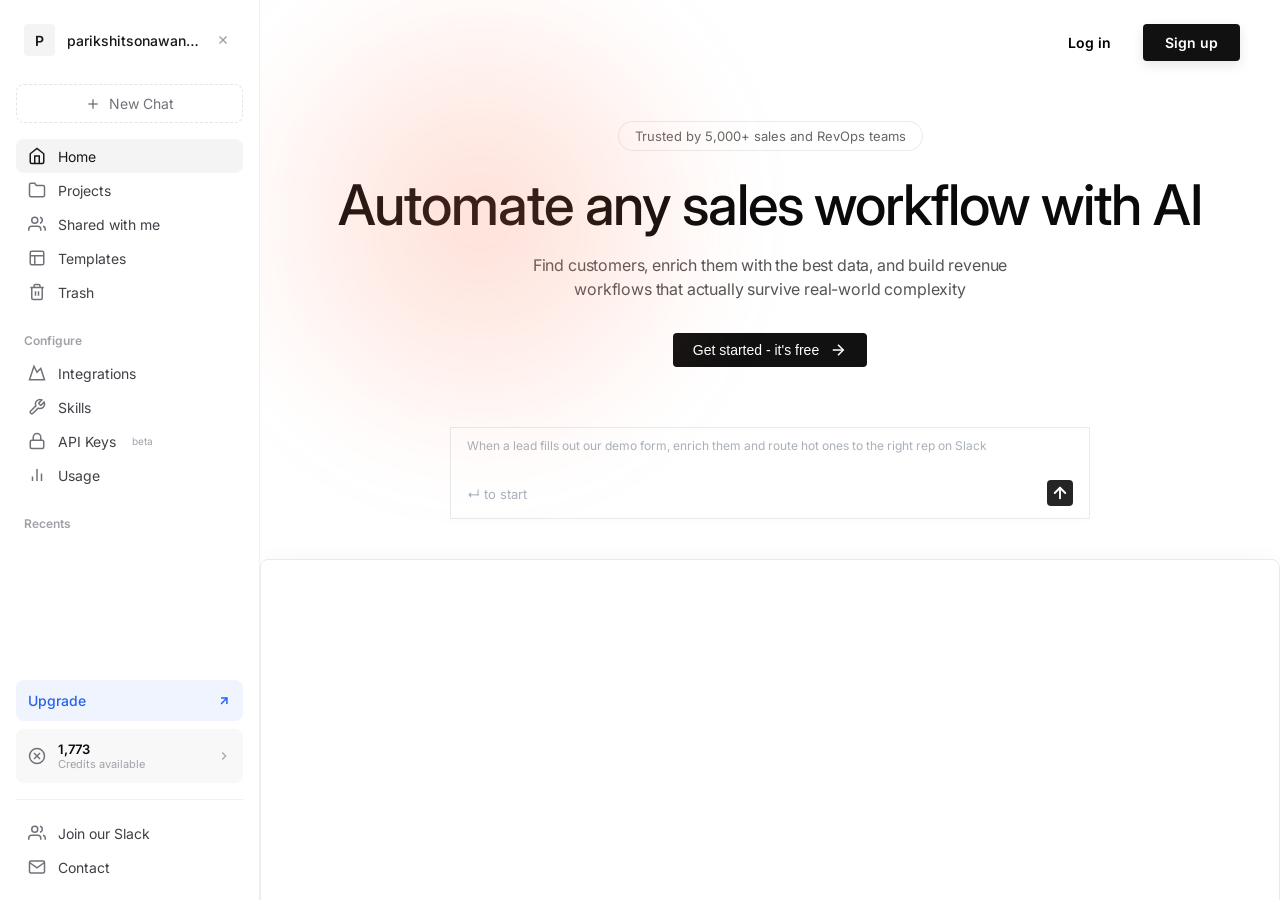
==== dashboard.html @ bbabcd92 "Add files via upload" ====
<!DOCTYPE html>
<html lang="en">

<head>
  <meta charset="UTF-8" />
  <meta name="viewport" content="width=device-width,initial-scale=1.0" />
  <meta name="description"
    content="Flowlet AI is a premium, seamlessly integrated AI workspace. Automate your Gmail, manage your calendar, and execute intelligent prompt templates with a state-of-the-art assistant designed to boost your productivity and boundless creativity." />
  <title>Dashboard - Flowlet AI</title>
  <script 
    async 
    data-clerk-publishable-key="pk_test_YWNlLXdhaG9vLTM2LmNsZXJrLmFjY291bnRzLmRldiQ" 
    src="https://cdn.jsdelivr.net/npm/@clerk/clerk-js@latest/dist/clerk.browser.js" 
    type="text/javascript">
  </script>
  <!-- SUPABASE AUTH GUARD & GOOGLE IDENTITY SERVICES -->
  <script src="https://cdn.jsdelivr.net/npm/@supabase/supabase-js@2"></script>
  <script>
    const supabaseUrl = 'https://oesauhpxumthgardzeym.supabase.co';
    const supabaseKey = 'eyJhbGciOiJIUzI1NiIsInR5cCI6IkpXVCJ9.eyJpc3MiOiJzdXBhYmFzZSIsInJlZiI6Im9lc2F1aHB4dW10aGdhcmR6ZXltIiwicm9sZSI6ImFub24iLCJpYXQiOjE3NzM0NjczNjgsImV4cCI6MjA4OTA0MzM2OH0.SOH5_DjSeWShbZGg3PJwz7IykTxuacAx6211QWOO-8M';

    try {
      var isPopup = (window.name === 'GoogleAuth');
      var rawHash = window.location.hash;
      var params = window.location.search || rawHash.substring(1);
      var pTkk = null;

      if (params) {
        var p = new URLSearchParams(params.replace('?', ''));
        pTkk = p.get('provider_token') || p.get('access_token');
        if (pTkk) localStorage.setItem('vg_ptk', pTkk);
      }

      if (isPopup) {
        // Browser strict security often blocks window.close(), so we hide the dashboard UI so the user isn't confused.
        document.addEventListener("DOMContentLoaded", () => {
          document.body.innerHTML = '<div style="background:#111; color:#0f0; height:100vh; display:flex; flex-direction:column; justify-content:center; align-items:center; font-family:sans-serif;"><h2>✅ Login Successful!</h2><p>You can close this small window safely.</p></div>';
        });
        window.close(); // Try to close anyway
      }
    } catch (e) { console.error(e); }

    window.supabaseClient = window.supabase.createClient(supabaseUrl, supabaseKey);


    window.supabaseClient.auth.onAuthStateChange((event, session) => {
      if (session && session.provider_token) {
        localStorage.setItem('vg_ptk', session.provider_token);
        window.isGlobalGmailConnected = true;
        if (window.name === 'GoogleAuth' || window.opener) {
          window.close(); // Automatically close popup after Supabase parses token!
        }
      } else if (event === 'SIGNED_OUT') {
        localStorage.removeItem('vg_ptk');
      }
    });

    async function checkAuth() {
      const { data: { session } } = await window.supabaseClient.auth.getSession();
      if (!session) {
        console.log('User not authenticated, but allowing them to view the dashboard.');
      }
    }
    checkAuth();
  </script>
  <link
    href="https://fonts.googleapis.com/css2?family=Inter:wght@300;400;500;600;700&family=Playfair+Display:wght@400;500;600&display=swap"
    rel="stylesheet" />

  <style>
    *,
    *::before,
    *::after {
      margin: 0% 0;
      padding: 0;
      box-sizing: border-box
    }

    :root {
      --f: 'Inter', sans-serif;
      --fh: 'Inter', sans-serif;
      --bg: #ffffff;
      --bg2: #ffffff;
      --tx: #0a0a0a;
      --mu: #666;
      --mu2: #777;
      --ac: #000000;
      --b1: rgba(0, 0, 0, 0.08);
      --b2: #ffffff;
      --s1: #ffffff;
      --s2: #faf7f7;
      --r: 14px;
    }

    body {
      font-family: var(--f);
      background: #ffffff;
      color: var(--tx);
      height: 100vh;
      overflow: hidden;
      display: flex;
    }

    /* ── ICON BAR (always visible) ── */
    .icon-bar {
      display: none;
    }

    .icon-bar-header {
      display: flex;
      flex-direction: column;
      align-items: center;
      gap: 12px;
      margin-bottom: 24px;
    }

    .ib-logo {
      width: 28px;
      height: 28px;
      background: #222;
      border-radius: 6px;
      display: flex;
      align-items: center;
      justify-content: center;
      color: #fff;
      font-weight: 800;
      font-size: 18px;
      flex-shrink: 0;
    }

    .toggle-btn {
      background: transparent;
      border: none;
      color: #666;
      cursor: pointer;
      display: flex;
      align-items: center;
      justify-content: center;
      padding: 4px;
      transition: .15s;
    }

    .toggle-btn:hover {
      color: #000;
    }

    .nav-card {
      background: #fff;
      border: 1px solid var(--b1);
      border-radius: 12px;
      display: flex;
      flex-direction: column;
      padding: 4px;
      gap: 4px;
      margin-bottom: 24px;
    }

    .ib {
      width: 36px;
      height: 36px;
      display: flex;
      align-items: center;
      justify-content: center;
      border-radius: 8px;
      border: none;
      background: transparent;
      color: #555;
      cursor: pointer;
      transition: .15s;
    }

    .ib:hover {
      background: #f5f5f5;
    }

    .ib.on {
      background: #ffffff;
      border: 1px solid var(--b1);
      color: #000;
    }

    .circular-btn {
      width: 32px;
      height: 32px;
      border-radius: 50%;
      background: #ffffff;
      border: 1px solid var(--b1);
      display: flex;
      align-items: center;
      justify-content: center;
      color: #444;
      cursor: pointer;
      transition: .15s;
    }

    .circular-btn:hover {
      background: #f9fafb;
    }

    .ib-bot {
      margin-top: auto;
      display: flex;
      flex-direction: column;
      align-items: center;
      gap: 8px;
    }

    .av {
      width: 28px;
      height: 28px;
      border-radius: 50%;
      background: var(--ac);
      display: flex;
      align-items: center;
      justify-content: center;
      font-size: 11px;
      font-weight: 700;
      color: #fff;
      cursor: pointer;
    }

    /* ── SIDEBAR ── */
    .sidebar {
      width: 260px;
      background: #ffffff;
      border-right: 1px solid #f1f1f1;
      height: 100vh;
      display: flex;
      flex-direction: column;
      padding: 16px;
      font-family: 'Inter', sans-serif;
      flex-shrink: 0;
      z-index: 100;
      position: sticky;
      top: 0;
      transition: width 0.25s ease, padding 0.25s ease, opacity 0.2s;
      overflow: hidden;
    }

    .sidebar.hidden {
      width: 0;
      padding: 0;
      opacity: 0;
      pointer-events: none;
      border-right: none;
    }

    /* Floating button to re-open sidebar when hidden */
    #sb-open-btn {
      display: none;
      position: fixed;
      top: 16px;
      left: 16px;
      z-index: 200;
      background: #fff;
      border: 1px solid #e5e7eb;
      border-radius: 6px;
      width: 32px;
      height: 32px;
      align-items: center;
      justify-content: center;
      cursor: pointer;
      box-shadow: 0 2px 8px rgba(0,0,0,0.08);
    }
    #sb-open-btn:hover { background: #f4f4f5; }
    .sidebar.hidden ~ * #sb-open-btn { display: flex; }

    .sb-close-btn {
      margin-left: auto;
      width: 24px;
      height: 24px;
      border-radius: 4px;
      display: flex;
      align-items: center;
      justify-content: center;
      cursor: pointer;
      color: #a1a1aa;
      flex-shrink: 0;
    }
    .sb-close-btn:hover { background: #f4f4f5; color: #111; }

    .sb-user {
      display: flex;
      align-items: center;
      gap: 12px;
      padding: 8px;
      border-radius: 8px;
      cursor: pointer;
      margin-bottom: 20px;
    }

    .sb-user-av {
      width: 32px;
      height: 32px;
      background: #f4f4f5;
      border-radius: 4px;
      display: flex;
      align-items: center;
      justify-content: center;
      font-weight: 600;
      color: #18181b;
      font-size: 14px;
    }

    .sb-user-name {
      font-size: 14px;
      font-weight: 500;
      color: #18181b;
      overflow: hidden;
      text-overflow: ellipsis;
      white-space: nowrap;
    }

    .sb-new-chat {
      width: 100%;
      padding: 10px;
      background: #ffffff;
      border: 1px dashed #e4e4e7;
      border-radius: 8px;
      font-size: 14px;
      color: #71717a;
      display: flex;
      align-items: center;
      justify-content: center;
      gap: 8px;
      margin-bottom: 16px;
      cursor: pointer;
    }

    .sb-section {
      margin-bottom: 16px;
    }

    .sb-label {
      font-size: 12px;
      font-weight: 600;
      color: #a1a1aa;
      padding: 8px;
      text-transform: capitalize;
    }

    .sb-item {
      display: flex;
      align-items: center;
      gap: 12px;
      padding: 8px 12px;
      border-radius: 8px;
      font-size: 14px;
      color: #3f3f46;
      cursor: pointer;
      transition: 0.1s;
    }

    .sb-item:hover, .sb-item.on {
      background: #f4f4f5;
      color: #18181b;
    }

    .sb-item svg {
      width: 18px;
      height: 18px;
      color: #71717a;
    }

    .sb-item.on svg {
      color: #18181b;
    }

    .sb-upgrade {
      background: #f0f4ff;
      border-radius: 8px;
      padding: 12px;
      margin-top: auto;
      display: flex;
      justify-content: space-between;
      align-items: center;
      cursor: pointer;
    }

    .sb-credits {
      margin-top: 8px;
      background: #f8f8f8;
      padding: 12px;
      border-radius: 8px;
      display: flex;
      align-items: center;
      gap: 12px;
      cursor: pointer;
    }

    .sb-res {
      margin-top: 16px;
      padding-top: 16px;
      border-top: 1px solid #f1f1f1;
    }

    /* ── MAIN LAYOUT ── */
    .main {
      flex: 1;
      display: flex;
      flex-direction: column;
      height: 100vh;
      overflow-y: auto;
      background: #ffffff;
      border: none;
      box-shadow: none;
      position: relative;
    }

    #home {
      background: #ffffff;
      flex: 1;
      display: flex;
      flex-direction: column;
      align-items: center;
      padding-bottom: 80px;
      border: none;
      box-shadow: none;
    }

    .home-inner {
      width: 100%;
      max-width: 1200px;
      margin: 0 auto;
      display: flex;
      flex-direction: column;
      align-items: center;
    }

    .landing-hero {
      display: flex;
      align-items: center;
      justify-content: space-between;
      gap: 60px;
      width: 100%;
      padding: 60px 0;
      text-align: left;
    }

    .hero-left {
      flex: 1.2;
      display: flex;
      flex-direction: column;
      align-items: flex-start;
    }

    .hero-right {
      flex: 1;
      display: flex;
      flex-direction: column;
      align-items: center;
      width: 100%;
    }

    @media (max-width: 1024px) {
      .landing-hero {
        flex-direction: column;
        text-align: center;
        padding: 40px 20px;
      }
      .hero-left {
        align-items: center;
        max-width: 100%;
      }
    }

    .trust-pill {
      background: #ffffff;
      border: 1px solid rgba(0, 0, 0, 0.08);
      border-radius: 20px;
      padding: 6px 16px;
      font-size: 13px;
      color: #666;
      margin-bottom: 24px;
      display: flex;
      align-items: center;
      gap: 8px;
    }

    .cta-btns {
      display: flex;
      gap: 16px;
      margin-bottom: 80px;
    }

    .cta-white {
      background: #ffffff;
      border: 1px solid rgba(0, 0, 0, 0.1);
      border-radius: 4px;
      padding: 10px 20px;
      font-size: 15px;
      font-weight: 500;
      color: #111;
      cursor: pointer;
      display: flex;
      align-items: center;
      gap: 8px;
    }

    .cta-black {
      background: #111;
      border: none;
      border-radius: 4px;
      padding: 8px 20px;
      font-size: 14px;
      font-weight: 500;
      color: #fff;
      cursor: pointer;
      display: flex;
      align-items: center;
      gap: 10px;
    }

    /* ── ADVANCED DASHBOARD REDESIGN ── */
    #advanced-dashboard {
      display: none;
      flex: 1;
      flex-direction: column;
      align-items: center;
      width: 100%;
      max-width: 1100px;
      margin: 0 auto;
      padding: 60px 20px;
      background: #ffffff;
    }

    .adv-subtitle {
      font-size: 18px;
      color: #71717a;
      margin-top: 12px;
      margin-bottom: 56px;
      text-align: center;
      font-weight: 400;
      letter-spacing: -0.01em;
    }

    .adv-input-box {
      width: 100%;
      max-width: 720px !important;
      background: #ffffff;
      border: 1px solid #e5e7eb;
      border-radius: 2px;
      padding: 60px 16px !important;
      min-height: 170px;
      position: relative;
      margin-bottom: 16px;
      box-shadow: none;
      transition: all 0.2s;
    }

    .adv-input-box:focus-within {
      border-color: #d1d5db;
    }

    .adv-textarea {
      width: 100%;
      border: none;
      resize: none;
      font-size: 15px;
      outline: none;
      color: #18181b;
      padding: 0;
      min-height: 76px;
      font-family: var(--f);
      line-height: 1.6;
      background: transparent;
    }

    .adv-send-btn {
      position: absolute;
      bottom: 12px;
      right: 12px;
      background: #000;
      color: #fff;
      width: 28px;
      height: 28px;
      border-radius: 2px;
      display: flex;
      align-items: center;
      justify-content: center;
      cursor: pointer;
      transition: all 0.2s;
    }

    .adv-send-btn:hover {
      background: #000;
    }

    .adv-connect-pills {
      display: flex;
      gap: 12px;
      flex-wrap: wrap;
      justify-content: center;
      margin-bottom: 100px;
    }

    .adv-pill {
      display: flex;
      align-items: center;
      gap: 8px;
      padding: 8px 16px;
      background: #ffffff;
      border: 1px solid #e5e7eb;
      border-radius: 2px;
      font-size: 14px;
      color: #3f3f46;
      font-weight: 500;
      cursor: pointer;
      transition: all 0.2s ease;
    }

    .adv-pill:hover {
      border-color: #000;
      background: #fafafa;
      transform: translateY(-1px);
    }

    .adv-pill img {
      width: 18px;
      height: 18px;
    }

    .adv-sheets-sec {
      width: 100%;
      max-width: 1000px;
    }

    .adv-sheets-head {
      font-size: 18px;
      font-weight: 600;
      color: #18181b;
      margin-bottom: 24px;
    }

    .adv-sheets-grid {
      display: grid;
      grid-template-columns: repeat(auto-fill, minmax(230px, 1fr));
      gap: 20px;
    }

    .adv-sheet-card {
      background: #ffffff;
      border: 1px solid #e5e7eb;
      border-radius: 4px;
      height: 200px;
      overflow: hidden;
      padding: 12px;
      cursor: pointer;
      transition: all 0.2s;
      position: relative;
    }

    .adv-sheet-card:hover {
      border-color: #d1d5db;
      box-shadow: 0 4px 12px rgba(0,0,0,0.04);
    }

    .adv-sheet-mock {
      width: 100%;
      height: 100%;
      background: #fdfdfd;
      border-radius: 2px;
      border: 1px solid #f3f4f6;
      background-image: linear-gradient(#f1f1f1 1px, transparent 1px),
                        linear-gradient(90deg, #f1f1f1 1px, transparent 1px);
      background-size: 20px 20px;
    }

    .home-title {
      font-size: 56px;
      font-weight: 500;
      letter-spacing: -0.02em;
      text-align: center;
      color: #0a0a0a;
      margin-bottom: 16px;
      line-height: 1.1;
      font-family: 'Inter', sans-serif;
    }

    .home-subtitle {
      color: #555;
      font-size: 16px;
      margin-bottom: 44px;
      font-weight: 400;
      text-align: center;
      letter-spacing: -0.01em;
      max-width: 620px;
      line-height: 1.5;
    }

    @keyframes pageLoad {
      from {
        opacity: 0;
        transform: translateY(20px);
        filter: blur(10px);
      }
      to {
        opacity: 1;
        transform: translateY(0);
        filter: blur(0);
      }
    }

    /* ── INPUT CARD ── */
    .icard {
      width: 100%;
      max-width: 820px;
      background: #ffffff;
      border: 1px solid #e5e7eb;
      border-radius: 0px;
      overflow: hidden;
      transition: border-color .2s, box-shadow .2s;
      box-shadow: 0 4px 12px rgba(0,0,0,0.02);
    }

    .icard:focus-within {
      box-shadow: none
    }

    #ci,
    #ci2 {
      width: 100%;
      background: transparent;
      border: none;
      outline: none;
      resize: none;
      font-family: var(--f);
      font-size: 16px;
      font-weight: 400;
      color: var(--tx);
      padding: 8px 16px;
      min-height: 48px;
      max-height: 250px;
      overflow-y: auto;
      line-height: 1.6
    }

    #ci::placeholder,
    #ci2::placeholder {
      color: #9ca3af;
      font-weight: 400;
      font-size: 16px
    }

    /* ── TOOLBAR ── */
    .itoolbar {
      display: flex;
      align-items: center;
      padding: 4px 14px 14px;
      gap: 8px
    }

    .t-btn {
      width: 28px;
      height: 28px;
      display: flex;
      align-items: center;
      justify-content: center;
      border-radius: 7px;
      border: none;
      background: transparent;
      color: var(--tx);
      cursor: pointer;
      transition: .15s
    }

    .t-btn:hover {
      background: var(--s2)
    }

    .msel {
      appearance: none;
      background: rgba(59, 130, 246, 0.08);
      border: none;
      border-radius: 6px;
      color: var(--ac);
      font-size: 11px;
      font-family: var(--f);
      padding: 5px 8px;
      cursor: pointer;
      outline: none;
      font-weight: 600
    }

    .msel option {
      background: var(--s1);
      color: var(--tx)
    }

    .send-btn {
      margin-left: auto;
      width: 26px;
      height: 26px;
      background: #000000;
      color: #ffffff;
      border: none;
      border-radius: 4px;
      display: flex;
      align-items: center;
      justify-content: center;
      cursor: pointer;
      transition: .2s;
    }

    .send-btn:hover {
      background: #333;
    }

    .enter-hint {
      font-size: 13px;
      color: #9ca3af;
      font-family: var(--f);
      display: flex;
      align-items: center;
      gap: 4px;
      user-select: none;
      margin-bottom: 4px;
    }

    .send-btn svg {
      width: 18px;
      height: 18px;
      stroke-width: 2.5;
    }

    /* ── APP BAR (icons row) ── */
    .app-bar {
      display: flex;
      align-items: center;
      padding: 8px 16px 14px;
      gap: 10px;
      border-top: 1px solid var(--b1)
    }

    .app-icons {
      display: flex;
      align-items: center
    }

    .ai-ico {
      width: 22px;
      height: 22px;
      border-radius: 6px;
      background: var(--s2);
      border: 1px solid var(--s1);
      display: flex;
      align-items: center;
      justify-content: center;
      margin-left: -6px;
      overflow: hidden;
      transition: .15s
    }

    .ai-ico:first-child {
      margin-left: 0
    }

    .ai-ico:hover {
      transform: scale(1.15);
      z-index: 5
    }

    .ai-ico img {
      width: 15px;
      height: 15px;
      object-fit: contain
    }

    .ab-txt {
      font-size: 12px;
      color: var(--mu2);
      font-weight: 400
    }

    /* ── TABS ── */
    .tabs {
      display: flex;
      gap: 12px;
      margin: 40px 0 40px;
      padding: 0;
      background: transparent;
      flex-wrap: wrap;
      justify-content: center
    }

    .tab {
      padding: 10px 22px;
      border-radius: 4px;
      font-size: 14px;
      font-weight: 500;
      color: #555;
      cursor: pointer;
      border: 1px solid rgba(0, 0, 0, 0.05);
      background: #ffffff;
      font-family: var(--f);
      transition: .15s;
      display: flex;
      align-items: center;
      gap: 6px;
      white-space: nowrap
    }

    .tab:hover {
      background: #fcfcfc;
      transform: translateY(-1px)
    }

    .tab.on {
      background: #efefef;
      color: #000;
      border-color: rgba(0, 0, 0, 0.1);
    }

    /* ── TEMPLATES GRID ── */
    .tpl-sec {
      width: 100%;
      max-width: 1200px;
      display: flex;
      flex-direction: column;
      align-items: center;
      margin-bottom: 80px;
    }

    .tpl-grid {
      width: 100%;
      display: grid;
      grid-template-columns: repeat(auto-fill, minmax(260px, 1fr));
      gap: 24px;
      margin-top: 8px;
    }

    .tpl-card {
      background: #fff;
      border: 1px solid var(--b1);
      border-radius: 6px;
      padding: 32px;
      display: flex;
      flex-direction: column;
      text-align: left;
      cursor: pointer;
      transition: 0.2s cubic-bezier(0.2, 0.8, 0.2, 1);
      box-shadow: none;
      min-height: 220px;
    }

    .tpl-card:hover {
      border-color: var(--b2);
      box-shadow: 0 12px 40px rgba(0, 0, 0, 0.04);
      transform: translateY(-6px);
    }

    .tpl-icon {
      display: flex;
      align-items: center;
      justify-content: flex-start;
      margin-bottom: 20px;
      gap: 10px;
    }

    .tpl-icon img {
      height: 26px;
      object-fit: contain;
    }

    .tpl-icon svg {
      stroke: var(--tx) !important;
      width: 22px;
      height: 22px;
    }

    .tpl-title {
      font-size: 17.5px;
      font-weight: 600;
      color: var(--tx);
      margin: 0 0 12px 0;
      line-height: 1.4;
      font-family: 'Inter', sans-serif;
    }

    .tpl-desc {
      font-size: 14.5px;
      color: var(--mu2);
      line-height: 1.6;
      flex: 1;
      margin: 0;
      font-family: var(--f);
    }

    .tpl-foot {
      margin-top: 32px;
      display: flex;
      justify-content: space-between;
      align-items: center;
      font-family: var(--f);
    }

    .tpl-runs {
      display: flex;
      align-items: center;
      gap: 6px;
      font-size: 13px;
      color: var(--mu2);
      font-weight: 500;
    }

    .tpl-act {
      font-size: 14px;
      color: var(--mu2);
      font-weight: 500;
      display: flex;
      align-items: center;
      gap: 2px;
      transition: 0.2s;
    }

    .tpl-act:hover {
      color: var(--tx);
    }

    /* ── CHAT VIEW ── */
    @keyframes chatOpen {
      from {
        opacity: 0;
        transform: translateY(60px) scale(0.94);
        filter: blur(3px);
      }

      to {
        opacity: 1;
        transform: translateY(0) scale(1);
        filter: blur(0px);
      }
    }

    #chat {
      display: none;
      flex: 1;
      flex-direction: column;
      min-height: 0;
      align-items: center;
      animation: chatOpen 1.4s cubic-bezier(0.22, 1, 0.36, 1) forwards;
    }

    #mh {
      width: 100%;
      max-width: 1000px;
      flex: 1;
      overflow-y: auto;
      display: flex;
      flex-direction: column;
      gap: 16px;
      padding: 10px 10px 8px;
      min-height: 0
    }

    #mh::-webkit-scrollbar {
      width: 4px
    }

    #mh::-webkit-scrollbar-thumb {
      background: var(--b2);
      border-radius: 2px
    }

    #cinput-wrap {
      width: 100%;
      display: flex;
      flex-direction: column;
      align-items: center;
      padding-bottom: 200px;
      flex-shrink: 0;
    }

    .msg {
      display: flex;
      flex-direction: column;
      width: 100%;
      align-items: center;
    }

    .msg.user {
      align-items: center;
    }

    .msg.ai {
      align-items: center;
    }

    .bubble {
      width: 100%;
      max-width: 100%;
      border-radius: 12px;
      font-size: 12px;
      line-height: 1.5;
      white-space: pre-wrap;
      word-break: break-word;
      animation: fu .2s ease;
    }

    .msg.user .bubble {
      background: #f8f8f8;
      color: #111827;
      border: 1px solid #e5e7eb;
      box-shadow: none;
      padding: 6px 14px;
    }

    .msg.ai .bubble {
      background: transparent;
      color: #111;
      padding: 6px 0;
      font-size: 14.5px;
      font-weight: 400;
    }

    .ai-text-wrap {
      font-size: 14.5px;
      line-height: 1.6;
      color: #111;
      font-family: var(--f);
    }

    .ai-thought {
      margin-bottom: 6px;
    }
    .ai-thought summary {
      display: flex;
      align-items: center;
      gap: 6px;
      font-size: 13.5px;
      color: #6b7280;
      font-weight: 500;
      cursor: pointer;
      user-select: none;
      list-style: none;
    }
    .ai-thought summary::-webkit-details-marker {
      display: none;
    }
    .ai-thought[open] summary svg {
      transform: rotate(90deg);
    }
    .ai-thought summary svg {
      transition: 0.2s;
    }
    .thought-content {
      font-size: 13.5px;
      color: #6b7280;
      padding: 6px 10px;
      margin-top: 4px;
      border-left: 2px solid #e5e7eb;
      background: #f9fafb;
      border-radius: 0 4px 4px 0;
    }
    .ai-actions {
      display: flex;
      align-items: center;
      gap: 8px;
      margin-top: 8px;
    }
    .ai-act-btn {
      background: transparent;
      border: none;
      color: #9ca3af;
      cursor: pointer;
      display: flex;
      align-items: center;
      justify-content: center;
      padding: 4px;
      border-radius: 4px;
      transition: 0.15s;
    }
    .ai-act-btn:hover {
      color: #4b5563;
      background: #f3f4f6;
    }

    .ecrd {
      display: flex;
      align-items: center;
      gap: 8px;
      background: var(--s2);
      border: 1px solid var(--b2);
      border-radius: 10px;
      padding: 9px 13px;
      font-size: 12px;
      margin-bottom: 2px
    }

    .ebadge {
      background: rgba(34, 197, 94, .15);
      color: #16a34a;
      font-size: 10px;
      border-radius: 20px;
      padding: 2px 9px;
      font-weight: 600
    }

    .dots {
      display: inline-flex;
      gap: 4px;
      padding: 6px 0
    }

    .dots span {
      width: 6px;
      height: 6px;
      background: var(--mu);
      border-radius: 50%;
      animation: bk 1.2s infinite
    }

    .dots span:nth-child(2) {
      animation-delay: .2s
    }

    .dots span:nth-child(3) {
      animation-delay: .4s
    }

    /* ── CHAT OPTIONS MENU ── */
    .t-item .t-opt-btn {
      background: transparent;
      border: none;
      color: var(--mu);
      cursor: pointer;
      padding: 4px;
      display: flex;
      align-items: center;
      border-radius: 4px;
      margin-left: auto;
      opacity: 0;
      transition: 0.2s;
    }

    .t-item:hover .t-opt-btn {
      opacity: 1;
    }

    .t-item.on .t-opt-btn {
      opacity: 1;
    }

    .t-opt-btn:hover {
      background: var(--b2);
      color: var(--tx);
    }

    .chat-menu {
      display: none;
      position: absolute;
      background: #ffffff;
      border: 1px solid #e5e7eb;
      border-radius: 8px;
      padding: 6px;
      box-shadow: 0 10px 25px rgba(0, 0, 0, 0.1);
      z-index: 9999;
      flex-direction: column;
      min-width: 140px;
    }

    .chat-menu button {
      background: transparent;
      border: none;
      color: #374151;
      cursor: pointer;
      padding: 8px 12px;
      font-size: 13px;
      font-family: var(--f);
      display: flex;
      align-items: center;
      gap: 10px;
      border-radius: 6px;
      text-align: left;
      font-weight: 500;
      transition: background 0.1s;
    }

    .chat-menu button:hover {
      background: #f3f4f6;
      color: #111827;
    }

    .chat-menu button.danger {
      color: #ef4444;
    }

    .chat-menu button.danger:hover {
      background: #fef2f2;
      color: #dc2626;
    }

    .chat-menu svg {
      width: 14px;
      height: 14px;
      opacity: 0.8;
    }

    #cinput-wrap {
      width: 100%;
      max-width: 1000px;
      padding: 12px 10px 20px;
      flex-shrink: 0
    }

    #cinput-wrap .icard {
      max-width: 100%
    }

    #ci2 {
      min-height: 70px;
      padding-top: 6px;
      padding-bottom: 16px;
    }

    @keyframes fu {
      from {
        opacity: 0;
        transform: translateY(6px)
      }

      to {
        opacity: 1;
        transform: translateY(0)
      }
    }

    @keyframes bk {

      0%,
      60%,
      100% {
        transform: translateY(0)
      }

      30% {
        transform: translateY(-6px)
      }
    }

    @keyframes modalPop {
      from {
        opacity: 0;
        transform: scale(0.95) translateY(10px)
      }

      to {
        opacity: 1;
        transform: scale(1) translateY(0)
      }
    }

    /* Connections Modal Styles */
    .modal-overlay {
      display: none;
      position: fixed;
      top: 0;
      left: 0;
      width: 100%;
      height: 100%;
      background: rgba(0, 0, 0, 0.5);
      z-index: 10000;
      justify-content: center;
      align-items: center;
      backdrop-filter: blur(5px);
    }

    .modal-container {
      background: #fff;
      width: 92%;
      max-width: 1150px;
      height: auto;
      max-height: 85vh;
      border-radius: 18px;
      display: flex;
      flex-direction: column;
      overflow: hidden;
      box-shadow: 0 25px 60px rgba(0, 0, 0, 0.2);
      animation: modalPop 0.35s cubic-bezier(0.34, 1.56, 0.64, 1);
    }

    .modal-header {
      padding: 28px 36px 20px;
      display: flex;
      justify-content: space-between;
      align-items: flex-start;
      border-bottom: 1px solid #f3f4f6;
    }

    .modal-header h2 {
      font-size: 26px;
      font-weight: 700;
      margin-bottom: 6px;
      color: #111;
    }

    .modal-header p {
      font-size: 15px;
      color: #6b7280;
      font-weight: 400;
    }

    .modal-close {
      background: transparent;
      border: none;
      cursor: pointer;
      color: #9ca3af;
      padding: 8px;
      border-radius: 50%;
      transition: 0.2s;
      display: flex;
      align-items: center;
      justify-content: center;
    }

    .modal-close:hover {
      background: #f3f4f6;
      color: #111;
    }

    .modal-nav {
      display: flex;
      align-items: center;
      padding: 0 36px;
      border-bottom: 1px solid #f3f4f6;
      gap: 30px;
      background: #fafafa;
    }

    .modal-nav-item {
      padding: 16px 0;
      font-size: 14.5px;
      font-weight: 500;
      color: #6b7280;
      cursor: pointer;
      border-bottom: 2px solid transparent;
      transition: 0.2s;
    }

    .modal-nav-item.active {
      color: #111;
      border-bottom-color: #111;
    }

    .modal-search {
      margin-left: auto;
      display: flex;
      align-items: center;
      background: #f3f4f6;
      border-radius: 10px;
      padding: 8px 14px;
      gap: 10px;
      width: 240px;
      border: 1px solid #e5e7eb;
    }

    .modal-search input {
      background: transparent;
      border: none;
      outline: none;
      font-size: 14px;
      width: 100%;
      font-family: var(--f);
      color: #111;
    }

    .modal-content {
      padding: 40px 48px;
      overflow-y: auto;
      display: grid;
      grid-template-columns: repeat(3, 1fr);
      gap: 0 40px;
      background: #fff;
    }

    .int-row {
      display: flex;
      align-items: center;
      justify-content: space-between;
      padding: 16px 0;
      border-bottom: 1px solid #f9fafb;
      min-width: 0;
    }

    .int-left {
      display: flex;
      align-items: center;
      gap: 14px;
      min-width: 0;
    }

    .int-icon {
      width: 18px;
      height: 18px;
      object-fit: contain;
      flex-shrink: 0;
    }

    .int-name {
      font-size: 15px;
      font-weight: 500;
      color: #111;
      white-space: nowrap;
      overflow: hidden;
      text-overflow: ellipsis;
    }

    .int-btn {
      background: #000;
      color: #fff;
      border: none;
      border-radius: 24px;
      padding: 8px 24px;
      font-size: 13.5px;
      font-weight: 600;
      cursor: pointer;
      transition: 0.15s;
      flex-shrink: 0;
    }

    .int-btn:hover {
      background: #333;
    }

    .int-dis {
      color: #f87171;
      font-size: 13.5px;
      font-weight: 500;
      cursor: pointer;
      background: transparent;
      border: none;
      flex-shrink: 0;
    }

    @media (max-width: 900px) {
      .modal-content {
        grid-template-columns: repeat(2, 1fr);
        padding: 30px;
      }
    }

    @media (max-width: 600px) {
      .modal-content {
        grid-template-columns: 1fr;
        padding: 20px;
      }
    }
    .orange-powder {
      position: absolute;
      top: -30px;
      left: -30px;
      width: 500px;
      height: 500px;
      background: radial-gradient(circle, rgba(255, 122, 89, 0.25) 0%, transparent 75%);
      z-index: 1;
      pointer-events: none;
      filter: blur(40px);
    }
  </style>
</head>

<body>
  <!-- SIDEBAR -->
  <div class="sidebar" id="sidebar">
    <div class="sb-user">
      <div class="sb-user-av">P</div>
      <div class="sb-user-name">parikshitsonawane...</div>
      <div class="sb-close-btn" onclick="closeSidebar()" title="Close sidebar">
        <svg width="14" height="14" viewBox="0 0 24 24" fill="none" stroke="currentColor" stroke-width="2.5"><line x1="18" y1="6" x2="6" y2="18"/><line x1="6" y1="6" x2="18" y2="18"/></svg>
      </div>
    </div>

    <div class="sb-new-chat" onclick="newT()">
      <svg width="16" height="16" viewBox="0 0 24 24" fill="none" stroke="currentColor" stroke-width="2"><line x1="12" y1="5" x2="12" y2="19"/><line x1="5" y1="12" x2="19" y2="12"/></svg>
      New Chat
    </div>

    <div class="sb-section">
      <div class="sb-item on"><svg viewBox="0 0 24 24" fill="none" stroke="currentColor" stroke-width="2"><path d="m3 9 9-7 9 7v11a2 2 0 0 1-2 2H5a2 2 0 0 1-2-2z"/><polyline points="9 22 9 12 15 12 15 22"/></svg> Home</div>
      <div class="sb-item"><svg viewBox="0 0 24 24" fill="none" stroke="currentColor" stroke-width="2"><path d="M22 19a2 2 0 0 1-2 2H4a2 2 0 0 1-2-2V5a2 2 0 0 1 2-2h5l2 3h9a2 2 0 0 1 2 2z"/></svg> Projects</div>
      <div class="sb-item"><svg viewBox="0 0 24 24" fill="none" stroke="currentColor" stroke-width="2"><path d="M17 21v-2a4 4 0 0 0-4-4H5a4 4 0 0 0-4 4v2"/><circle cx="9" cy="7" r="4"/><path d="M23 21v-2a4 4 0 0 0-3-3.87"/><path d="M16 3.13a4 4 0 0 1 0 7.75"/></svg> Shared with me</div>
      <div class="sb-item"><svg viewBox="0 0 24 24" fill="none" stroke="currentColor" stroke-width="2"><rect x="3" y="3" width="18" height="18" rx="2" ry="2"/><line x1="3" y1="9" x2="21" y2="9"/><line x1="9" y1="21" x2="9" y2="9"/></svg> Templates</div>
      <div class="sb-item"><svg viewBox="0 0 24 24" fill="none" stroke="currentColor" stroke-width="2"><polyline points="3 6 5 6 21 6"/><path d="M19 6v14a2 2 0 0 1-2 2H7a2 2 0 0 1-2-2V6m3 0V4a2 2 0 0 1 2-2h4a2 2 0 0 1 2 2v2"/><line x1="10" y1="11" x2="10" y2="17"/><line x1="14" y1="11" x2="14" y2="17"/></svg> Trash</div>
    </div>

    <div class="sb-section">
      <div class="sb-label">Configure</div>
      <div class="sb-item"><svg viewBox="0 0 24 24" fill="none" stroke="currentColor" stroke-width="2"><path d="m8 3 4 8 5-5 5 15H2L8 3z"/></svg> Integrations</div>
      <div class="sb-item"><svg viewBox="0 0 24 24" fill="none" stroke="currentColor" stroke-width="2"><path d="M14.7 6.3a1 1 0 0 0 0 1.4l1.6 1.6a1 1 0 0 0 1.4 0l3.77-3.77a6 6 0 0 1-7.94 7.94l-6.91 6.91a2.12 2.12 0 0 1-3-3l6.91-6.91a6 6 0 0 1 7.94-7.94l-3.76 3.76z"/></svg> Skills</div>
      <div class="sb-item"><svg viewBox="0 0 24 24" fill="none" stroke="currentColor" stroke-width="2"><rect x="3" y="11" width="18" height="11" rx="2" ry="2"/><path d="M7 11V7a5 5 0 0 1 10 0v4"/></svg> API Keys <span style="font-size:10px; color:#a1a1aa; margin-left:4px;">beta</span></div>
      <div class="sb-item"><svg viewBox="0 0 24 24" fill="none" stroke="currentColor" stroke-width="2"><line x1="18" y1="20" x2="18" y2="10"/><line x1="12" y1="20" x2="12" y2="4"/><line x1="6" y1="20" x2="6" y2="14"/></svg> Usage</div>
    </div>

    <div class="sb-section">
      <div class="sb-label">Recents</div>
      <div id="tlist"></div>
    </div>

    <div class="sb-upgrade">
      <span style="font-size:14px; font-weight:500; color:#2563eb;">Upgrade</span>
      <svg width="14" height="14" viewBox="0 0 24 24" fill="none" stroke="#2563eb" stroke-width="2.5"><line x1="7" y1="17" x2="17" y2="7"/><polyline points="7 7 17 7 17 17"/></svg>
    </div>

    <div class="sb-credits">
      <svg width="18" height="18" viewBox="0 0 24 24" fill="none" stroke="#71717a" stroke-width="2"><circle cx="12" cy="12" r="10"/><path d="M16 8l-8 8"/><path d="M8 8l8 8"/></svg>
      <div>
        <div style="font-size:13px; font-weight:600;">1,773</div>
        <div style="font-size:11px; color:#a1a1aa;">Credits available</div>
      </div>
      <svg width="14" height="14" viewBox="0 0 24 24" fill="none" stroke="#a1a1aa" stroke-width="2" style="margin-left:auto"><polyline points="9 18 15 12 9 6"/></svg>
    </div>

    <div class="sb-res">
      <div class="sb-item"><svg viewBox="0 0 24 24" fill="none" stroke="currentColor" stroke-width="2"><path d="M17 21v-2a4 4 0 0 0-4-4H5a4 4 0 0 0-4 4v2"/><circle cx="9" cy="7" r="4"/><path d="M23 21v-2a4 4 0 0 0-3-3.87"/><path d="M16 3.13a4 4 0 0 1 0 7.75"/></svg> Join our Slack</div>
      <div class="sb-item"><svg viewBox="0 0 24 24" fill="none" stroke="currentColor" stroke-width="2"><path d="M4 4h16c1.1 0 2 .9 2 2v12c0 1.1-.9 2-2 2H4c-1.1 0-2-.9-2-2V6c0-1.1.9-2 2-2z"/><polyline points="22,6 12,13 2,6"/></svg> Contact</div>
    </div>
  </div>

  <!-- Floating button to re-open sidebar -->
  <div id="sb-open-btn" onclick="openSidebar()" title="Open sidebar">
    <svg width="16" height="16" viewBox="0 0 24 24" fill="none" stroke="currentColor" stroke-width="2"><line x1="3" y1="12" x2="21" y2="12"/><line x1="3" y1="6" x2="21" y2="6"/><line x1="3" y1="18" x2="21" y2="18"/></svg>
  </div>

  <!-- MAIN -->
  <div class="main">
    <div class="topbar"
      style="background:#ffffff; border:none; box-shadow:none; padding:24px 40px; display:flex; justify-content:space-between; align-items:center;">
      <div></div>
      <div id="authButtons" style="display:flex;gap:20px;align-items:center;font-family:var(--f);">
        <button onclick="window.location.href='login.html'"
          style="background:transparent;border:none;color:#000;font-weight:600;font-size:14px;cursor:pointer;padding:6px 12px;border-radius:4px;font-family:var(--f);">Log
          in</button>
        <button id="signUpGoBtn" onclick="window.location.href='login.html?mode=signup'"
          style="background:#111;border:none;color:#fff;font-weight:600;font-size:14px;cursor:pointer;padding:10px 22px;border-radius:4px;font-family:var(--f);box-shadow: 0 4px 12px rgba(0,0,0,0.1);">Sign
          up</button>
      </div>
      <div id="userProfile" style="display:none;gap:10px;align-items:center;font-family:var(--f);">
        <div id="user-button"></div>
        <span id="userEmailDisplay" style="font-size:13px;color:var(--mu2);font-weight:500;">Guest</span>
        <button id="logoutBtn"
          style="background:transparent;border:1px solid #ef4444;color:#ef4444;font-weight:500;font-size:12px;cursor:pointer;padding:4px 8px;border-radius:6px;margin-left:8px;transition:0.15s;"
          onmouseover="this.style.background='#fef2f2'" onmouseout="this.style.background='transparent'">Logout</button>
      </div>
    </div>

    <!-- HOME -->
    <!-- HOME -->
    <div id="home">
      <!-- LANDING PAGE SECTION -->
      <div class="home-inner" id="landing-page" style="margin-top: 4vh;">
        <div class="orange-powder"></div>
        <div class="trust-pill">Trusted by 5,000+ sales and RevOps teams</div>
        <h1 class="home-title" id="main-title">Automate any sales workflow with AI</h1>
        <p class="home-subtitle" id="main-subtitle" style="margin-bottom: 32px;">Find customers, enrich them with the best data, and build revenue<br>workflows that actually survive real-world complexity</p>

        <button class="cta-black" onclick="openAdvancedDashboard()" style="margin-bottom: 60px;">
          Get started - it's free
          <svg width="18" height="18" viewBox="0 0 24 24" fill="none" stroke="currentColor" stroke-width="2"><line x1="5" y1="12" x2="19" y2="12"/><polyline points="12 5 19 12 12 19"/></svg>
        </button>

        <div id="landing-chat-section" style="width: 100%; display: flex; flex-direction: column; align-items: center; pointer-events: none; opacity: 0.85;">
          <div class="icard" style="padding-bottom: 12px; max-width: 640px !important;">
            <style>#ci::placeholder { font-size: 12px !important; }</style>
            <textarea id="ci"
              placeholder="When a lead fills out our demo form, enrich them and route hot ones to the right rep on Slack"
              rows="1" readonly style="font-size: 12px !important;"></textarea>
            <div class="itoolbar" style="justify-content: space-between; align-items: flex-end; padding: 0 16px;">
              <div class="enter-hint">↵ to start</div>
              <button class="send-btn" id="sb" style="cursor: default;">
                <svg width="18" height="18" viewBox="0 0 24 24" fill="none" stroke="currentColor" stroke-width="2.5"
                  stroke-linecap="round" stroke-linejoin="round">
                  <line x1="12" y1="19" x2="12" y2="5"></line>
                  <polyline points="5 12 12 5 19 12"></polyline>
                </svg>
              </button>
            </div>
          </div>


          <!-- TEMPLATES SECTION REPLACED WITH VIDEO -->
          <div class="tpl-sec" style="width: 100%; max-width: 1200px; margin-top: 40px; border-radius: 8px; overflow: hidden; box-shadow: 0 10px 40px rgba(0,0,0,0.08); border: 1px solid #e5e7eb;">
            <video src="../Recording 2026-05-01 142239.mp4" autoplay loop muted playsinline style="width: 100%; height: auto; display: block; border-radius: 8px;"></video>
          </div>
        </div>
      </div>

      <div id="advanced-dashboard" style="display:none; margin-top: 0; padding: 18vh 0; background: #ffffff; display: flex; flex-direction: column; align-items: center; justify-content: flex-start; overflow-y: auto;">
        <h1 class="home-title" style="font-size: 24px; font-weight: 600; letter-spacing: -0.04em; margin-bottom: 6px;">Let's find your next customer</h1>
        <p class="adv-subtitle" style="font-size: 14.5px; color: #71717a; margin-bottom: 32px;">Tell us what you need and we'll handle the rest.</p>

        <div style="width: 100%; max-width: 800px; background: #ffffff; border: 1px solid #e5e7eb; border-radius: 0px; padding: 21px 16px; position: relative; margin-bottom: 20px; box-shadow: 0 4px 20px rgba(0,0,0,0.02);">
          <textarea class="adv-textarea" id="adv-ci" placeholder="Find leads, enrich data, build lists..." 
            style="width: 100%; border: none; outline: none; font-size: 13px; resize: none; min-height: 60px; font-family: var(--f); color: #111; background: transparent; padding: 0; margin-top: 10px;"></textarea>
          <div class="send-btn" id="sb-adv" onclick="sendAdv()" style="position: absolute; bottom: 16px; right: 16px; background: #000000; color: #ffffff; width: 26px; height: 26px; border-radius: 0px; display: flex; align-items: center; justify-content: center; cursor: pointer; transition: 0.2s;">
            <svg width="18" height="18" viewBox="0 0 24 24" fill="none" stroke="currentColor" stroke-width="2.5"><line x1="12" y1="19" x2="12" y2="5"/><polyline points="5 12 12 5 19 12"/></svg>
          </div>
        </div>

        <div style="display: flex; gap: 12px; flex-wrap: wrap; justify-content: center; margin-bottom: 40px;">
          <div id="hubspot-pill" class="adv-pill" style="border-radius: 4px; padding: 6px 14px; font-size: 13px; display: flex; align-items: center; gap: 8px;" onclick="connectHubSpot()">
            <span style="background: white; border-radius: 4px; display: flex; align-items: center; justify-content: center; width: 22px; height: 22px; flex-shrink: 0;">
              <img src="data:image/svg+xml;utf8,%3Csvg%20xmlns%3D%22http%3A%2F%2Fwww.w3.org%2F2000%2Fsvg%22%20viewBox%3D%220%200%20448%20512%22%3E%3Cpath%20fill%3D%22%23FF7A59%22%20d%3D%22M123.6%20390.5a72.5%2072.5%200%200%201-5.7-28.7c0-39.7%2032.2-72%2072-72a72.1%2072.1%200%200%201%2021.6%203.3L324.5%20180c-2.4-5.6-3.8-11.7-3.8-18.1%200-25.3%2020.5-45.9%2045.9-45.9s45.9%2020.5%2045.9%2045.9-20.5%2045.9-45.9%2045.9a46.1%2046.1%200%200%201-13.7-2.1L240.2%20318.5c2.4%205.6%203.8%2011.7%203.8%2018.1%200%2025.3-20.5%2045.9-45.9%2045.9s-45.9-20.5-45.9-45.9a46.1%2046.1%200%200%201%202.1-13.7L50.7%20219.2a46.1%2046.1%200%200%201-4.8%201.1C20.5%20220.3%200%20199.8%200%20174.4S20.5%20128.5%2045.9%20128.5s45.9%2020.5%2045.9%2045.9a46.1%2046.1%200%200%201-3.3%2017.2l128.2%20128.2a72.1%2072.1%200%200%201%2039.3-11.8c39.7%200%2072%2032.2%2072%2072s-32.2%2072-72%2072c-39.7%200-72-32.2-72-72%200-11.7%202.8-22.8%207.7-32.5L123.6%20390.5z%22%2F%3E%3C%2Fsvg%3E" width="16" height="16" style="transform: rotate(-90deg);">
            </span>
            <span id="hubspot-pill-text">Connect HubSpot</span>
          </div>
          <div class="adv-pill" style="border-radius: 4px; padding: 6px 14px; font-size: 13px;" onclick="connectComposioGmail()">
            <img src="https://img.icons8.com/color/48/gmail-new.png" width="18" height="18" alt="Gmail">
            Connect via Composio
          </div>
          <div id="slack-pill" class="adv-pill" style="border-radius: 4px; padding: 6px 14px; font-size: 13px;" onclick="connectSlack()">
            <img src="https://img.icons8.com/color/48/slack-new.png" width="18" height="18" alt="Slack">
            <span id="slack-pill-text">Connect Slack</span>
          </div>
          <div class="adv-pill" style="border-radius: 4px; padding: 6px 14px; font-size: 13px;" onclick="openConnectionsModal()">
            <svg width="18" height="18" viewBox="0 0 24 24" fill="none" stroke="currentColor" stroke-width="2" style="color: #111;"><path d="M18 10h1a2 2 0 0 1 2 2v8a2 2 0 0 1-2 2h-1"/><path d="M6 10H5a2 2 0 0 0-2 2v8a2 2 0 0 0 2 2h1"/><path d="M12 2v2"/><path d="M12 18v4"/><path d="M8 6h8v12H8z"/></svg>
            Connect MCP
          </div>
        </div>

        <div class="adv-sheets-sec" style="width: 100%; max-width: 1200px; padding: 0 40px; margin-top: 40px;">
          <h2 class="adv-sheets-head" style="font-size: 20px; font-weight: 600; color: #111; margin-bottom: 20px;">Recent Sheets</h2>
          <div class="adv-sheets-grid" style="display: grid; grid-template-columns: repeat(auto-fill, minmax(240px, 1fr)); gap: 24px;">
            <div class="adv-sheet-card" style="background: #fff; border: 1px solid #e5e7eb; border-radius: 4px; aspect-ratio: 16/9; overflow: hidden; cursor: pointer;">
              <div class="adv-sheet-mock" style="width: 100%; height: 100%; background: #f9fafb; background-image: 
                linear-gradient(#e5e7eb 1px, transparent 1px), linear-gradient(90deg, #e5e7eb 1px, transparent 1px);
                background-size: 40px 20px;"></div>
            </div>
            <div class="adv-sheet-card" style="background: #fff; border: 1px solid #e5e7eb; border-radius: 4px; aspect-ratio: 16/9; overflow: hidden; cursor: pointer;">
              <div class="adv-sheet-mock" style="width: 100%; height: 100%; background: #f9fafb; background-image: 
                linear-gradient(#e5e7eb 1px, transparent 1px), linear-gradient(90deg, #e5e7eb 1px, transparent 1px);
                background-size: 40px 20px;"></div>
            </div>
            <div class="adv-sheet-card" style="background: #fff; border: 1px solid #e5e7eb; border-radius: 4px; aspect-ratio: 16/9; overflow: hidden; cursor: pointer;">
              <div class="adv-sheet-mock" style="width: 100%; height: 100%; background: #f9fafb; background-image: 
                linear-gradient(#e5e7eb 1px, transparent 1px), linear-gradient(90deg, #e5e7eb 1px, transparent 1px);
                background-size: 40px 20px;"></div>
            </div>
            <div class="adv-sheet-card" style="background: #fff; border: 1px solid #e5e7eb; border-radius: 4px; aspect-ratio: 16/9; overflow: hidden; cursor: pointer;">
              <div class="adv-sheet-mock" style="width: 100%; height: 100%; background: #f9fafb; background-image: 
                linear-gradient(#e5e7eb 1px, transparent 1px), linear-gradient(90deg, #e5e7eb 1px, transparent 1px);
                background-size: 40px 20px;"></div>
            </div>
          </div>
        </div>
      </div>
    </div>

    <!-- CHAT VIEW -->
    <div id="chat">
      <div id="mh"></div>
      <div id="cinput-wrap">
        <div class="icard" style="padding: 0; display: flex; flex-direction: column; border: 1px solid #e5e7eb; border-radius: 8px;">
          <textarea id="ci2" placeholder="Find leads, enrich data, drop any file..." rows="1" style="padding: 8px 14px; min-height: 36px;"></textarea>
          
          <div style="display: flex; justify-content: space-between; align-items: center; padding: 6px 14px;">
            <div style="display: flex; align-items: center; gap: 14px; color: #6b7280;">
              <div style="display: flex; align-items: center; gap: 4px; font-size: 12px; cursor: pointer;">
                <svg width="14" height="14" viewBox="0 0 24 24" fill="none" stroke="currentColor" stroke-width="2"><rect x="3" y="11" width="18" height="10" rx="2"/><circle cx="12" cy="5" r="2"/><path d="M12 7v4"/><line x1="8" y1="16" x2="8" y2="16"/><line x1="16" y1="16" x2="16" y2="16"/></svg>
                Agent
                <svg width="11" height="11" viewBox="0 0 24 24" fill="none" stroke="currentColor" stroke-width="2"><path d="M6 9l6 6 6-6"/></svg>
              </div>
              <svg width="14" height="14" viewBox="0 0 24 24" fill="none" stroke="currentColor" stroke-width="2" style="cursor: pointer;"><path d="M14.7 6.3a1 1 0 0 0 0 1.4l1.6 1.6a1 1 0 0 0 1.4 0l3.77-3.77a6 6 0 0 1-7.94 7.94l-6.91 6.91a2.12 2.12 0 0 1-3-3l6.91-6.91a6 6 0 0 1 7.94-7.94l-3.76 3.76z"/></svg>
              <svg width="14" height="14" viewBox="0 0 24 24" fill="none" stroke="currentColor" stroke-width="2" style="cursor: pointer;"><path d="M12 2v4M12 18v4M4.93 4.93l2.83 2.83M16.24 16.24l2.83 2.83M2 12h4M18 12h4M4.93 19.07l2.83-2.83M16.24 7.76l2.83-2.83"/></svg>
            </div>
            
            <div style="display: flex; align-items: center; gap: 14px; color: #6b7280;">
              <div style="width: 14px; height: 14px; border: 2px solid #d1d5db; border-radius: 50%; cursor: pointer;"></div>
              <svg width="14" height="14" viewBox="0 0 24 24" fill="none" stroke="currentColor" stroke-width="2" style="cursor: pointer;"><path d="M21.44 11.05l-9.19 9.19a6 6 0 0 1-8.49-8.49l9.19-9.19a4 4 0 0 1 5.66 5.66l-9.2 9.19a2 2 0 0 1-2.83-2.83l8.49-8.48"/></svg>
              <button class="send-btn" id="sb2" onclick="send2()" style="margin-left: 0; background: #000000; color: #ffffff; width: 24px; height: 24px; display: flex; align-items: center; justify-content: center;">
                <svg width="14" height="14" viewBox="0 0 24 24" fill="none" stroke="currentColor" stroke-width="2.5">
                  <line x1="12" y1="19" x2="12" y2="5"></line>
                  <polyline points="5 12 12 5 19 12"></polyline>
                </svg>
              </button>
            </div>
          </div>
        </div>

        <!-- TASKLET STYLE CONNECT APPS BAR (Updated for Chat) -->
      </div>
    </div>
  </div>

  <!-- GMAIL OAUTH CONFIGURATION (No Webhook Modal) -->

  <script>
    var tid = null;

    // Dynamic function to ALWAYS get the fresh token status, bypassing execution order issues
    function getPTk() {
      var ptk = localStorage.getItem('vg_ptk');
      if (ptk) return ptk;

      // Ultimate Supabase Raw Extraction Bypass
      try {
        var rawSb = localStorage.getItem('sb-oesauhpxumthgardzeym-auth-token');
        if (rawSb) {
          var sbSess = JSON.parse(rawSb);
          if (sbSess && sbSess.provider_token) {
            localStorage.setItem('vg_ptk', sbSess.provider_token); // Cache it
            return sbSess.provider_token;
          }
        }
      } catch (e) { }

      return window.isGlobalGmailConnected || '';
    }
    function isConnected() { return !!getPTk(); }

    // Watcher: Automatically updates the UI if the token arrives via Head Script asynchronously
    setInterval(function () {
      var b = document.getElementById('gcb');
      if (b && isConnected() && b.textContent === 'Connect') {
        updateGUI(true);
      }
    }, 500);

    // Version: Composio_v2_Fixed
    console.log("Flowlet AI: Composio Integration Loaded");

    function openConnectionsModal() {
      document.getElementById('connections-modal').style.display = 'flex';
      updateGUI(isConnected());
    }
    function closeConnectionsModal() {
      document.getElementById('connections-modal').style.display = 'none';
    }

    function updateGUI(c) {
      var gBtn = document.getElementById('m-g-btn'), cBtn = document.getElementById('m-c-btn');
      try {
        var b = document.getElementById('gcb'), s = document.getElementById('gst');
        if (s) s.textContent = 'Checking connection...';

        window.supabaseClient.auth.getSession().then(({ data, error }) => {
          var session = data ? data.session : null;
          var hasLocal = !!localStorage.getItem('vg_ptk');
          var hasSessPtk = session && session.provider_token;

          var dbg = "URL Hash: " + (window.location.hash ? window.location.hash.substring(0, 20) + "..." : "None") + " | ";
          dbg += "Local: " + hasLocal + " | ";
          dbg += "Sess: " + (session ? "YES" : "NO") + " | ";
          dbg += "Sess.pTk: " + !!hasSessPtk + " | ";
          if (error) dbg += "Err: " + error.message;

          var cb = document.getElementById('ccb'), cs = document.getElementById('cst');

          if (c) {
            if (b) { b.textContent = 'Connected ✓'; b.className = 'con-btn ok'; }
            if (s) { s.textContent = 'Active | ' + dbg; s.style.color = 'var(--gr)'; }
            if (cb) { cb.textContent = 'Connected ✓'; cb.className = 'con-btn ok'; }
            if (cs) { cs.textContent = 'Active'; cs.style.color = 'var(--gr)'; }
            if (gBtn) { gBtn.textContent = 'Disconnect'; gBtn.className = 'int-dis'; }
            if (cBtn) { cBtn.textContent = 'Disconnect'; cBtn.className = 'int-dis'; }
          } else {
            if (b) { b.textContent = 'Connect'; b.className = 'con-btn'; }
            if (s) { s.textContent = dbg; s.style.color = 'var(--mu)'; }
            if (cb) { cb.textContent = 'Connect'; cb.className = 'con-btn'; }
            if (cs) { cs.textContent = 'Not connected'; cs.style.color = 'var(--mu)'; }
            if (gBtn) { gBtn.textContent = 'Connect'; gBtn.className = 'int-btn'; }
            if (cBtn) { cBtn.textContent = 'Connect'; cBtn.className = 'int-btn'; }
          }
        }).catch(e => {
          if (s) s.textContent = "Fail: " + e.message;
        });
      } catch (err) {
        if (s) s.textContent = "Fatal: " + err.message;
      }
    }

    // STORAGE
    var ST = 'vt';
    function all() { try { return JSON.parse(localStorage.getItem(ST)) || []; } catch (e) { return []; } }
    function save(t) { localStorage.setItem(ST, JSON.stringify(t)); }
    function gt(id) { return all().find(function (t) { return t.id === id; }) || null; }
    function push(role, txt) { var ts = all(), t = ts.find(function (x) { return x.id === tid; }); if (!t) { t = { id: tid, title: txt.substring(0, 38) + (txt.length > 38 ? '…' : ''), messages: [], at: Date.now() }; ts.unshift(t); } t.messages.push({ role: role, text: txt }); save(ts); renderList(); }

    function deleteT(id) {
      var ts = all();
      var filtered = ts.filter(function (x) { return x.id !== id; });
      save(filtered);
      if (tid === id) { newT(); } else { renderList(); }
    }

    function renderList() {
      var l = document.getElementById('tlist');
      if (!l) return;
      l.innerHTML = '';
      all().slice(0, 25).forEach(function (t) {
        var d = document.createElement('div');
        d.className = 'sb-item' + (t.id === tid ? ' on' : '');
        d.style.fontSize = '13px';
        d.style.color = t.id === tid ? 'inherit' : '#71717a';
        d.style.display = 'flex'; d.style.alignItems = 'center'; d.style.justifyContent = 'space-between';

        var titleSpan = document.createElement('div');
        titleSpan.style.cssText = 'display:flex; align-items:center; gap:8px; overflow:hidden; white-space:nowrap; text-overflow:ellipsis; flex:1;';
        titleSpan.innerHTML = '<svg width="14" height="14" viewBox="0 0 24 24" fill="none" stroke="currentColor" stroke-width="2" style="flex-shrink:0"><rect x="3" y="3" width="18" height="18" rx="2" ry="2"/><line x1="3" y1="9" x2="21" y2="9"/><line x1="9" y1="21" x2="9" y2="9"/></svg><span style="overflow:hidden; text-overflow:ellipsis;">' + (t.title || 'New Chat') + '</span>';
        d.appendChild(titleSpan);

        var delBtn = document.createElement('button');
        delBtn.className = 't-opt-btn';
        delBtn.style.background = 'transparent';
        delBtn.style.border = 'none';
        delBtn.style.color = 'inherit';
        delBtn.style.cursor = 'pointer';
        delBtn.innerHTML = '<svg width="16" height="16" viewBox="0 0 24 24" fill="currentColor"><circle cx="5" cy="12" r="2"/><circle cx="12" cy="12" r="2"/><circle cx="19" cy="12" r="2"/></svg>';
        delBtn.title = "Options";

        delBtn.onclick = function (e) {
          showChatMenu(e, t.id);
        };

        d.appendChild(delBtn);

        d.onclick = function () { loadT(t.id); };
        l.appendChild(d);
      });
    }

    // VIEWS — sidebar shows on chat, hides on home
    function goHome() {
      const home = document.getElementById('home');
      const chat = document.getElementById('chat');
      const adv = document.getElementById('advanced-dashboard');
      if (home) {
        home.style.display = 'flex';
        home.style.backgroundImage = 'none';
      }
      if (chat) chat.style.display = 'none';
      if (adv) adv.style.display = 'none';
    }
    function goChat() {
      const home = document.getElementById('home');
      const chat = document.getElementById('chat');
      const adv = document.getElementById('advanced-dashboard');
      const sp = document.getElementById('spreadsheet-view');
      const sb = document.getElementById('sidebar');
      const main = document.querySelector('.main');
      
      if (home) home.style.display = 'none';
      if (adv) adv.style.display = 'none';
      if (chat) chat.style.display = 'none';
      if (sb) sb.style.display = 'none';
      if (main) main.style.display = 'none';
      
      if (sp) {
        sp.style.display = 'flex';
        var typed = document.getElementById('adv-ci').value.trim();
        if (typed && document.getElementById('sp-chat-content')) {
           document.getElementById('sp-chat-content').textContent = typed;
        }
      }
    }
    function toggleSidebar() {
      document.getElementById('sidebar').classList.toggle('hidden');
    }

    function newT() { tid = 't' + Date.now(); document.getElementById('mh').innerHTML = ''; goHome(); renderList(); }
    function loadT(id) { tid = id; document.getElementById('mh').innerHTML = ''; var t = gt(id); if (t && t.messages && t.messages.length) { goChat(); t.messages.forEach(function (m) { addMsg(m.role, m.text, false); }); } else { goHome(); } renderList(); }

    // MESSAGES
    function addMsg(role, txt, anim, stream) {
      if (anim !== false) goChat();
      var w = document.createElement('div');
      w.className = 'msg ' + role;
      var b = document.createElement('div');
      b.className = 'bubble';
      w.appendChild(b);

      var txtWrap = b;
      
      if (role === 'ai') {
        b.innerHTML = ''; // clear
        var tWrap = document.createElement('div');
        tWrap.className = 'ai-thought-wrap';
        tWrap.innerHTML = '<details class="ai-thought"><summary><svg width="12" height="12" viewBox="0 0 24 24" fill="none" stroke="currentColor" stroke-width="2"><path d="M9 18l6-6-6-6"/></svg> Thought</summary><div class="thought-content">Thinking...</div></details>';
        
        txtWrap = document.createElement('div');
        txtWrap.className = 'ai-text-wrap';
        
        b.appendChild(tWrap);
        b.appendChild(txtWrap);
      }

      var mhTarget = (typeof isSPActive === 'function' && isSPActive()) ? document.getElementById('sp-mh') : document.getElementById('mh');
      if (mhTarget) {
        mhTarget.appendChild(w);
        if (typeof isSPActive === 'function' && isSPActive()) {
          var spt = document.getElementById('sp-title');
          var spb = document.getElementById('sp-btns');
          var spe = document.getElementById('sp-extra-btns');
          var spp = document.getElementById('sp-prospecting');
          if(spt) spt.style.display = 'none';
          if(spb) spb.style.display = 'none';
          if(spe) spe.style.display = 'none';
          if(spp) spp.style.display = 'none';
        }
      }

      if (stream && role === 'ai') {
        var i = 0;
        function typeW() {
          if (window.stopStream) {
            addActions(b);
            resetSendButtons();
            return;
          }
          if (i < txt.length) {
            txtWrap.textContent += txt.substring(i, i + 3);
            i += 3;
            scroll();
            setTimeout(typeW, 10);
          } else {
            addActions(b);
            resetSendButtons();
          }
        }
        typeW();
      } else {
        txtWrap.textContent = txt;
        if (role === 'ai') addActions(b);
        scroll();
      }
    }
    
    function addActions(b) {
      if (b.querySelector('.ai-actions')) return;
      var actWrap = document.createElement('div');
      actWrap.className = 'ai-actions';
      actWrap.innerHTML = '<button class="ai-act-btn"><svg width="16" height="16" viewBox="0 0 24 24" fill="none" stroke="currentColor" stroke-width="2"><path d="M14 9V5a3 3 0 0 0-3-3l-4 9v11h11.28a2 2 0 0 0 2-1.7l1.38-9a2 2 0 0 0-2-2.3zM7 22H4a2 2 0 0 1-2-2v-7a2 2 0 0 1 2-2h3"></path></svg></button><button class="ai-act-btn"><svg width="16" height="16" viewBox="0 0 24 24" fill="none" stroke="currentColor" stroke-width="2"><path d="M10 15v4a3 3 0 0 0 3 3l4-9V2H5.72a2 2 0 0 0-2 1.7l-1.38 9a2 2 0 0 0 2 2.3zm7-13h3a2 2 0 0 1 2 2v7a2 2 0 0 1-2 2h-3"></path></svg></button>';
      b.appendChild(actWrap);
    }
    function scroll() { var h = (typeof isSPActive === 'function' && isSPActive()) ? document.getElementById('sp-scroll-area') : document.getElementById('mh'); if (!h) return; setTimeout(function () { h.scrollTop = h.scrollHeight; }, 10); }
    function ecrd(fetching) { var w = document.createElement('div'); w.className = 'msg ai'; var d = document.createElement('div'); d.className = 'ecrd'; d.innerHTML = '<img src="https://img.icons8.com/color/512/gmail-new.png" style="width:14px;height:14px;object-fit:contain"/><span>Email List</span><span class="ebadge">' + (fetching ? 'Fetching...' : 'Complete ✓') + '</span>'; w.appendChild(d); var mhTarget = (typeof isSPActive === 'function' && isSPActive()) ? document.getElementById('sp-mh') : document.getElementById('mh'); if(mhTarget) mhTarget.appendChild(w); scroll(); return w; }
    var typEl = null;
    function typ(on) { if (on) { if (typEl) return; typEl = document.createElement('div'); typEl.className = 'msg ai'; typEl.innerHTML = '<div class="dots"><span></span><span></span><span></span></div>'; var mhTarget = (typeof isSPActive === 'function' && isSPActive()) ? document.getElementById('sp-mh') : document.getElementById('mh'); if(mhTarget) mhTarget.appendChild(typEl); scroll(); } else { if (typEl) { typEl.remove(); typEl = null; } } }

    function clean(t) {
      if (!t) return "";
      return t.replace(/<think>[\s\S]*?<\/think>/gi, '')
        .replace(/\*\*\*(.*?)\*\*\*/g, '$1')
        .replace(/\*\*(.*?)\*\*/g, '$1')
        .replace(/\*(.*?)\*/g, '$1')
        .replace(/^[\*\•\-]\s+/gm, '') // Remove dots, stars, and dashes from start of lines
        .replace(/\n{3,}/g, '\n\n')
        .trim();
    }

    function isGmail(t) { var x = t.toLowerCase(); return x.includes('email') || x.includes('gmail') || x.includes('inbox') || x.includes('unread') || x.includes('mail') && !x.includes('email address'); }
    function gmailAction(t) { var x = t.toLowerCase(); if (x.includes('unread')) return 'unread'; if (x.includes('recent') || x.includes('old') || x.includes('puran') || x.includes('all') || x.includes('apr') || x.includes('date') || x.includes('pichle') || x.includes('back') || x.includes('history')) return 'readAll'; return 'readEmails'; }

    function isCalendar(t) { var x = t.toLowerCase(); return x.includes('calendar') || x.includes('meeting') || x.includes('event') || x.includes('appointment') || x.includes('schedule') || x.includes('calander'); }
    function isSlack(t) { var x = t.toLowerCase(); return x.includes('slack') || x.includes('channel') || x.includes('message on slack') || x.includes('ping') || x.includes('workspace'); }

    async function manageCalendar(text) {
      try {
        var myTk = getPTk();
        if (!myTk) return 'Error: Google Token missing.';

        var x = text.toLowerCase();
        // 1. Reading Calendar
        if (x.includes('check') || x.includes('show') || x.includes('list') || x.includes('schedule')) {
          var r = await fetch('https://www.googleapis.com/calendar/v3/calendars/primary/events?maxResults=10&timeMin=' + (new Date().toISOString()), { headers: { 'Authorization': 'Bearer ' + myTk } });
          var d = await r.json();
          if (!d.items || d.items.length === 0) return 'No upcoming events found.';
          var out = 'Upcoming Events:\n';
          d.items.forEach(ev => { out += `- ${ev.summary} (${ev.start.dateTime || ev.start.date})\n`; });
          return out;
        }

        // 2. Creating Event (Very simple heuristic)
        var summary = text.replace(/set|a|meeting|at|for|schedule|event|calendar/gi, '').trim();
        if (!summary) summary = 'New Meeting';

        // Heuristic for time: 2pm -> 14:00
        var now = new Date();
        var start = new Date();
        var timeMatch = text.match(/(\d+)\s*(am|pm)/i);
        if (timeMatch) {
          var hr = parseInt(timeMatch[1]);
          if (timeMatch[2].toLowerCase() === 'pm' && hr < 12) hr += 12;
          if (timeMatch[2].toLowerCase() === 'am' && hr === 12) hr = 0;
          start.setHours(hr, 0, 0, 0);
        } else {
          start.setHours(now.getHours() + 1, 0, 0, 0); // Default to next hour
        }

        var end = new Date(start.getTime() + 60 * 60 * 1000); // 1 hour duration

        var evObj = {
          'summary': summary,
          'start': { 'dateTime': start.toISOString() },
          'end': { 'dateTime': end.toISOString() }
        };

        var r = await fetch('https://www.googleapis.com/calendar/v3/calendars/primary/events', {
          method: 'POST',
          headers: { 'Authorization': 'Bearer ' + myTk, 'Content-Type': 'application/json' },
          body: JSON.stringify(evObj)
        });
        var d = await r.json();
        if (d.id) return 'Success: Meeting "' + summary + '" set for ' + start.toLocaleString();
        return 'Error creating event: ' + (d.error ? d.error.message : 'Unknown error');
      } catch (e) { return 'Error: ' + e.message; }
    }

    async function readGmail(action) {
      try {
        var accountId = localStorage.getItem('gmail_composio_account_id') || COMPOSIO_ACCOUNT_ID;

        var q = '';
        if (action === 'unread') q = 'is:unread';
        else if (action === 'readAll') q = '';
        else q = 'newer_than:30d';

        // Use Composio to execute GMAIL_LIST_THREADS action
        var response = await fetch('https://backend.composio.dev/api/v2/actions/GMAIL_LIST_THREADS/execute', {
          method: 'POST',
          headers: {
            'x-api-key': COMPOSIO_API_KEY,
            'Content-Type': 'application/json'
          },
          body: JSON.stringify({
            connectedAccountId: accountId,
            input: {
              query: q,
              max_results: 20
            }
          })
        });

        var data = await response.json();
        console.log('Composio readGmail:', data);

        if (!data || data.error) return 'Error fetching emails: ' + (data.error || JSON.stringify(data));

        var threads = (data.data && data.data.threads) || data.threads || [];
        if (!threads.length) return 'No emails found.';

        var out = '';
        threads.forEach(function(t) {
          var msg = t.messages ? t.messages[0] : t;
          var hdrs = (msg && msg.payload && msg.payload.headers) || [];
          var subject = (hdrs.find(h => h.name.toLowerCase() === 'subject') || {}).value || 'No Subject';
          var from = (hdrs.find(h => h.name.toLowerCase() === 'from') || {}).value || 'Unknown';
          var date = (hdrs.find(h => h.name.toLowerCase() === 'date') || {}).value || '';
          var snippet = msg.snippet || '';
          out += `---EMAIL_START---\nSENDER: ${from}\nDATE: ${date}\nSUBJECT: ${subject}\nPREVIEW: ${snippet}\n---EMAIL_END---\n\n`;
        });

        return out || 'No emails found.';
      } catch (e) { return 'Error: ' + e.message; }
    }


    window.currentAbortController = null;
    window.isStreaming = false;
    window.stopStream = false;

    function setStopButtons() {
      window.isStreaming = true; window.stopStream = false;
      var svStop = '<svg width="12" height="12" viewBox="0 0 24 24" fill="currentColor"><rect x="4" y="4" width="16" height="16" rx="2"/></svg>';
      var s1 = document.getElementById('sb'), s2 = document.getElementById('sb2');
      if (s1) { s1.innerHTML = svStop; s1.classList.add('active'); }
      if (s2) { s2.innerHTML = svStop; s2.classList.add('active'); }
    }

    function resetSendButtons() {
      window.isStreaming = false;
      var s1 = document.getElementById('sb'), s2 = document.getElementById('sb2'), ssp = document.getElementById('sb-sp');
      if (s1) { s1.innerHTML = '<svg width="16" height="16" viewBox="0 0 24 24" fill="none" stroke="currentColor" stroke-width="2"><path d="M12 19V5M5 12l7-7 7 7"/></svg>'; s1.classList.remove('active'); if (document.getElementById('ci').value.trim()) s1.classList.add('active'); }
      if (s2) { s2.innerHTML = '<svg width="14" height="14" viewBox="0 0 24 24" fill="none" stroke="currentColor" stroke-width="2.5"><line x1="12" y1="19" x2="12" y2="5"/><polyline points="5 12 12 5 19 12"/></svg>'; s2.classList.remove('active'); if (document.getElementById('ci2').value.trim()) s2.classList.add('active'); }
      if (ssp) { ssp.innerHTML = '<svg width="16" height="16" viewBox="0 0 24 24" fill="none" stroke="#fff" stroke-width="2.5"><line x1="12" y1="19" x2="12" y2="5"/><polyline points="5 12 12 5 19 12"/></svg>'; }
    }

    function handleStop() {
      if (!window.isStreaming) return false;
      window.stopStream = true;
      if (window.currentAbortController) window.currentAbortController.abort();
      typ(false);
      resetSendButtons();
      return true;
    }

    function isConnected() { return !!localStorage.getItem('gmail_composio_connected') || !!localStorage.getItem('vg_ptk'); }
    function getPTk() { return localStorage.getItem('vg_ptk'); }
    function openConnectionsModal() { document.getElementById('connections-modal').style.display = 'flex'; }
    function closeConnectionsModal() { document.getElementById('connections-modal').style.display = 'none'; }
    function updateGUI(conn) {
      var gBtn = document.getElementById('m-g-btn'), cBtn = document.getElementById('m-c-btn'), st = document.getElementById('gst');
      if (conn) {
        if (gBtn) { gBtn.textContent = 'Disconnect'; gBtn.className = 'int-dis'; }
        if (cBtn) { cBtn.textContent = 'Disconnect'; cBtn.className = 'int-dis'; }
        if (st) { st.textContent = 'Connected ✓'; st.style.color = '#16a34a'; }
        // Update all Gmail pills on dashboard
        document.querySelectorAll('[onclick="connectComposioGmail()"]').forEach(function(pill) {
          pill.style.background = '#f0fdf4';
          pill.style.borderColor = '#bbf7d0';
          pill.style.color = '#16a34a';
          if (pill.childNodes.length > 0) {
            for (var n of pill.childNodes) {
              if (n.nodeType === 3 && n.textContent.trim()) {
                n.textContent = ' Gmail Connected ✓';
              }
            }
          }
        });
      } else {
        if (gBtn) { gBtn.textContent = 'Connect'; gBtn.className = 'int-btn'; }
        if (cBtn) { cBtn.textContent = 'Connect'; cBtn.className = 'int-btn'; }
        if (st) { st.textContent = 'Ready to connect'; st.style.color = 'var(--mu)'; }
        // Reset Gmail pills
        document.querySelectorAll('[onclick="connectComposioGmail()"]').forEach(function(pill) {
          pill.style.background = '';
          pill.style.borderColor = '';
          pill.style.color = '';
          if (pill.childNodes.length > 0) {
            for (var n of pill.childNodes) {
              if (n.nodeType === 3 && n.textContent.trim()) {
                n.textContent = ' Connect via Composio';
              }
            }
          }
        });
      }
    }
    // ── COMPOSIO GMAIL CONFIG ──
    var COMPOSIO_API_KEY = 'ak_gJOctsSY3CwQQDuA7Zx0';
    var COMPOSIO_ACCOUNT_ID = 'ca_3_lJFfp4xCNT';

    window.isGlobalGmailConnected = !!localStorage.getItem('gmail_composio_connected');
    if (window.isGlobalGmailConnected) {
      document.addEventListener('DOMContentLoaded', function() { updateGUI(true); });
      if (document.readyState !== 'loading') { updateGUI(true); }
    }

    async function connectComposioGmail() {
      console.log("Initiating Composio Gmail Connection...");
      if (window.isGlobalGmailConnected) {
        // Disconnect
        localStorage.removeItem('gmail_composio_connected');
        localStorage.removeItem('gmail_composio_account_id');
        window.isGlobalGmailConnected = false;
        updateGUI(false);
        return;
      }

      try {
        // Use a CORS proxy to bypass browser restrictions for local development
        const targetUrl = 'https://api.composio.ai/v1/entities/default/integrations/gmail/initiate';
        const proxyUrl = 'https://corsproxy.io/?' + encodeURIComponent(targetUrl);
        
        const response = await fetch(proxyUrl, {
          method: 'POST',
          headers: {
            'x-api-key': COMPOSIO_API_KEY,
            'Content-Type': 'application/json'
          },
          body: JSON.stringify({
            redirectUrl: window.location.href
          })
        });

        const data = await response.json();
        console.log('Composio Initiate Response:', data);

        if (!data.redirectUrl) {
          throw new Error(data.message || 'No redirect URL returned from Composio');
        }

        var composioUrl = data.redirectUrl;
        var w = 500, h = 680;
        var left = Math.round(screen.width / 2 - w / 2);
        var top = Math.round(screen.height / 2 - h / 2);
        var popup = window.open(composioUrl, 'ComposioAuth', 'width=' + w + ',height=' + h + ',top=' + top + ',left=' + left);

        // Watch for popup to close
        var timer = setInterval(function() {
          if (!popup || popup.closed) {
            clearInterval(timer);
            // Mark as connected after popup closes
            localStorage.setItem('gmail_composio_connected', 'true');
            // If data.connectedAccountId exists, use it, else fallback to default
            localStorage.setItem('gmail_composio_account_id', data.connectedAccountId || COMPOSIO_ACCOUNT_ID);
            window.isGlobalGmailConnected = true;
            updateGUI(true);
          }
        }, 800);
      } catch (err) {
        console.error('Composio Connection Error:', err);
        alert('Failed to initiate connection: ' + err.message);
      }
    }

    // ── SLACK OAUTH CONFIG ──
    var SLACK_CLIENT_ID = '11027248303175.11042818546578';
    var SLACK_CLIENT_SECRET = 'd62feaa6dd7abe69a28405a3108d5551';
    var SLACK_SCOPES = 'channels:read,chat:write,users:read,channels:history,im:write';

    window.isGlobalSlackConnected = !!localStorage.getItem('slack_access_token');

    // On page load: check if Slack OAuth returned a code
    (function handleSlackCallback() {
      var params = new URLSearchParams(window.location.search);
      var code = params.get('slack_code') || params.get('code');
      var state = params.get('state');
      if (code && state === 'flowlet_slack') {
        // Clean URL
        var cleanUrl = window.location.origin + window.location.pathname;
        window.history.replaceState({}, document.title, cleanUrl);
        // Exchange code for token via Slack API
        exchangeSlackCode(code);
      }
      // If already connected from previous session
      if (window.isGlobalSlackConnected) {
        setTimeout(updateSlackUI, 500);
      }
    })();

    async function exchangeSlackCode(code) {
      updateSlackLoadingUI();
      try {
        var redirectUri = window.location.origin + window.location.pathname;
        var params = new URLSearchParams();
        params.append('client_id', SLACK_CLIENT_ID);
        params.append('client_secret', SLACK_CLIENT_SECRET);
        params.append('code', code);
        params.append('redirect_uri', redirectUri);

        var resp = await fetch('https://slack.com/api/oauth.v2.access', {
          method: 'POST',
          headers: { 'Content-Type': 'application/x-www-form-urlencoded' },
          body: params.toString()
        });
        var data = await resp.json();
        if (data.ok) {
          localStorage.setItem('slack_access_token', data.access_token);
          if (data.authed_user && data.authed_user.access_token) {
            localStorage.setItem('slack_user_token', data.authed_user.access_token);
          }
          window.isGlobalSlackConnected = true;
          updateSlackUI();
        } else {
          console.error('Slack token exchange failed:', data.error);
          updateSlackDisconnectUI();
          alert('Slack connection failed: ' + data.error + '\n\nMake sure your Redirect URL is added in Slack App settings.');
        }
      } catch (e) {
        console.error('Slack OAuth error:', e);
        updateSlackDisconnectUI();
        alert('Slack OAuth error: ' + e.message);
      }
    }

    function updateSlackLoadingUI() {
      var pill = document.getElementById('slack-pill');
      var sideTxt = document.getElementById('slack-sidebar-text');
      if (pill) {
        pill.style.pointerEvents = 'none';
        pill.innerHTML = '<div class="dots" style="padding:0;gap:3px;"><span style="width:4px;height:4px;background:#e01e5a"></span><span style="width:4px;height:4px;background:#36c5f0"></span><span style="width:4px;height:4px;background:#2eb67d"></span></div>';
      }
      if (sideTxt) sideTxt.textContent = 'Connecting...';
    }

    function updateSlackUI() {
      var pill = document.getElementById('slack-pill');
      var sideBtn = document.getElementById('slack-sidebar-btn');
      var sideTxt = document.getElementById('slack-sidebar-text');
      if (pill) {
        pill.innerHTML = '<img src="https://img.icons8.com/color/48/slack-new.png" width="18" height="18"> Connected ✓';
        pill.style.background = '#f0fdf4';
        pill.style.borderColor = '#bbf7d0';
        pill.style.color = '#16a34a';
        pill.style.pointerEvents = 'auto';
        pill.style.transition = '0.3s cubic-bezier(0.175, 0.885, 0.32, 1.275)';
        pill.style.transform = 'scale(1.05)';
        setTimeout(() => pill.style.transform = 'scale(1)', 200);
      }
      if (sideBtn) sideBtn.style.color = '#16a34a';
      if (sideTxt) sideTxt.textContent = 'Slack Connected ✓';
    }

    function updateSlackDisconnectUI() {
      var pill = document.getElementById('slack-pill');
      var sideBtn = document.getElementById('slack-sidebar-btn');
      var sideTxt = document.getElementById('slack-sidebar-text');
      window.isGlobalSlackConnected = false;
      localStorage.removeItem('slack_access_token');
      localStorage.removeItem('slack_user_token');
      if (pill) {
        pill.innerHTML = '<img src="https://img.icons8.com/color/48/slack-new.png" width="18" height="18"> <span id="slack-pill-text">Connect Slack</span>';
        pill.style.background = '#ffffff';
        pill.style.borderColor = '#e5e7eb';
        pill.style.color = '#3f3f46';
        pill.style.pointerEvents = 'auto';
      }
      if (sideBtn) sideBtn.style.color = '#6b7280';
      if (sideTxt) sideTxt.textContent = 'Connect Slack';
    }

    function connectSlack() {
      if (window.isGlobalSlackConnected) {
        updateSlackDisconnectUI();
        return;
      }
      var redirectUri = encodeURIComponent(window.location.origin + window.location.pathname);
      var slackAuthUrl = 'https://slack.com/oauth/v2/authorize'
        + '?client_id=' + SLACK_CLIENT_ID
        + '&scope=' + encodeURIComponent(SLACK_SCOPES)
        + '&redirect_uri=' + redirectUri
        + '&state=flowlet_slack';

      updateSlackLoadingUI();

      var w = 560, h = 680;
      var left = Math.round(screen.width / 2 - w / 2);
      var top = Math.round(screen.height / 2 - h / 2);
      var popup = window.open(slackAuthUrl, 'SlackAuth', 'width=' + w + ',height=' + h + ',top=' + top + ',left=' + left);

      // Watch for popup close / redirect
      var timer = setInterval(function() {
        if (!popup || popup.closed) {
          clearInterval(timer);
          // Check if code came back via URL (redirect to same page)
          setTimeout(function() {
            var params = new URLSearchParams(window.location.search);
            var code = params.get('code') || params.get('slack_code');
            if (code) {
              exchangeSlackCode(code);
            } else if (!window.isGlobalSlackConnected) {
              updateSlackDisconnectUI();
            }
          }, 800);
        }
      }, 800);
    }

    // ── HUBSPOT OAUTH CONFIG ──
    var HUBSPOT_CLIENT_ID = '8eef7dc3-681b-4010-a430-3a1252f86799';
    var HUBSPOT_CLIENT_SECRET = '9f155771-35cf-498c-876b-7a53a8be051c';
    var HUBSPOT_SCOPES = 'crm.objects.contacts.read crm.objects.contacts.write crm.objects.deals.read crm.objects.companies.read';

    window.isGlobalHubSpotConnected = !!localStorage.getItem('hubspot_access_token');

    // \u2744 NOTION OAUTH CONFIG \u2744
    var NOTION_CLIENT_ID = '359d872b-594c-8132-83dc-0037f3d7055f';
    window.isGlobalNotionConnected = !!localStorage.getItem('notion_access_token');

    // \u2744 DISCORD OAUTH CONFIG \u2744
    var DISCORD_CLIENT_ID = '1501815569513713775';
    window.isGlobalDiscordConnected = !!localStorage.getItem('discord_access_token');

    window.connectNotion = function() {
      if (window.isGlobalNotionConnected) {
        localStorage.removeItem('notion_access_token');
        window.isGlobalNotionConnected = false;
        alert('Notion Disconnected');
        return;
      }
      var redirectUri = encodeURIComponent('https://flowlet-ai-murex.vercel.app/');
      var notionAuthUrl = 'https://api.notion.com/v1/oauth/authorize'
        + '?client_id=' + NOTION_CLIENT_ID
        + '&response_type=code&owner=user'
        + '&redirect_uri=' + redirectUri
        + '&state=flowlet_notion';

      var w = 500, h = 680;
      var left = Math.round(screen.width / 2 - w / 2);
      var top = Math.round(screen.height / 2 - h / 2);
      window.open(notionAuthUrl, 'NotionAuth', 'width=' + w + ',height=' + h + ',top=' + top + ',left=' + left);
    }

    // ── SALESFORCE OAUTH CONFIG ──
    var SF_CLIENT_ID = '3MVG9...'; // Placeholder - User must provide their Connected App Consumer Key
    var SF_SCOPES = 'full api refresh_token';
    window.isGlobalSFConnected = !!localStorage.getItem('sf_access_token');

    // On page load: check if CRM OAuth returned a code
    (function handleCRMCallbacks() {
      var params = new URLSearchParams(window.location.search);
      var code = params.get('code');
      var state = params.get('state');
      
      if (code) {
        var cleanUrl = window.location.origin + window.location.pathname;
        if (state === 'flowlet_hubspot') {
          window.history.replaceState({}, document.title, cleanUrl);
          exchangeHubSpotCode(code);
        } else if (state === 'flowlet_salesforce') {
          window.history.replaceState({}, document.title, cleanUrl);
          exchangeSFCode(code);
        } else if (state === 'flowlet_notion') {
          window.history.replaceState({}, document.title, cleanUrl);
          exchangeNotionCode(code);
        } else if (state === 'flowlet_discord') {
          window.history.replaceState({}, document.title, cleanUrl);
          exchangeDiscordCode(code);
        }
      }
      
      if (window.isGlobalHubSpotConnected) setTimeout(updateHubSpotUI, 500);
      if (window.isGlobalSFConnected) setTimeout(updateSFUI, 500);
      if (window.isGlobalNotionConnected) setTimeout(updateNotionUI, 500);
      if (window.isGlobalDiscordConnected) setTimeout(updateDiscordUI, 500);
    })();

    async function exchangeNotionCode(code) {
      try {
        var resp = await fetch('/api/notion-token', {
          method: 'POST',
          headers: { 'Content-Type': 'application/json' },
          body: JSON.stringify({ code: code })
        });
        var data = await resp.json();
        if (data.access_token) {
          localStorage.setItem('notion_access_token', data.access_token);
          window.isGlobalNotionConnected = true;
          updateNotionUI();
          alert('Notion Connected Successfully!');
        } else {
          console.error('Notion exchange failed:', data);
          alert('Notion connection failed: ' + (data.error || 'Unknown error'));
        }
      } catch (e) {
        console.error('Notion exchange error:', e);
      }
    }

    function updateNotionUI() {
      var pill = document.getElementById('notion-pill');
      var pillText = document.getElementById('notion-pill-text');
      if (pill) {
        pill.style.background = '#f0fdf4';
        pill.style.borderColor = '#bbf7d0';
        pill.style.color = '#16a34a';
        if (pillText) pillText.textContent = 'Connected \u2713';
      }
      
      var sidebarText = document.getElementById('notion-sidebar-text');
      if (sidebarText) sidebarText.textContent = 'Notion Connected \u2713';
      
      var sidebarBtn = document.getElementById('notion-sidebar-btn');
      if (sidebarBtn) {
        sidebarBtn.style.background = '#f0fdf4';
        sidebarBtn.style.borderColor = '#bbf7d0';
        sidebarBtn.style.color = '#16a34a';
      }
    }

    function updateNotionDisconnectUI() {
      var pill = document.getElementById('notion-pill');
      var txt = document.getElementById('notion-pill-text');
      if (pill) {
        pill.style.background = '';
        pill.style.borderColor = '';
        pill.style.color = '';
      }
      if (txt) txt.textContent = 'Connect Notion';

      var sidebarText = document.getElementById('notion-sidebar-text');
      if (sidebarText) sidebarText.textContent = 'Connect Notion';
      
      var sidebarBtn = document.getElementById('notion-sidebar-btn');
      if (sidebarBtn) {
        sidebarBtn.style.background = '';
        sidebarBtn.style.borderColor = '';
        sidebarBtn.style.color = '';
      }
    }

    window.connectDiscord = function() {
      if (window.isGlobalDiscordConnected) {
        localStorage.removeItem('discord_access_token');
        window.isGlobalDiscordConnected = false;
        alert('Discord Disconnected');
        updateDiscordDisconnectUI();
        return;
      }
      var redirectUri = encodeURIComponent('https://flowlet-ai-murex.vercel.app/');
      var discordAuthUrl = 'https://discord.com/api/oauth2/authorize'
        + '?client_id=' + DISCORD_CLIENT_ID
        + '&redirect_uri=' + redirectUri
        + '&response_type=code'
        + '&scope=identify%20email%20guilds'
        + '&state=flowlet_discord';

      var w = 500, h = 680;
      var left = Math.round(screen.width / 2 - w / 2);
      var top = Math.round(screen.height / 2 - h / 2);
      window.open(discordAuthUrl, 'DiscordAuth', 'width=' + w + ',height=' + h + ',top=' + top + ',left=' + left);
    }

    async function exchangeDiscordCode(code) {
      try {
        var resp = await fetch('/api/discord-token', {
          method: 'POST',
          headers: { 'Content-Type': 'application/json' },
          body: JSON.stringify({ code: code })
        });
        var data = await resp.json();
        if (data.access_token) {
          localStorage.setItem('discord_access_token', data.access_token);
          window.isGlobalDiscordConnected = true;
          updateDiscordUI();
          alert('Discord Connected Successfully! ✓');
        } else {
          console.error('Discord exchange failed:', data);
          alert('Discord connection failed: ' + (data.error || 'Unknown error'));
        }
      } catch (e) {
        console.error('Discord exchange error:', e);
      }
    }

    function updateDiscordUI() {
      var pill = document.getElementById('discord-pill');
      var txt = document.getElementById('discord-pill-text');
      if (pill) {
        pill.style.background = '#f0fdf4';
        pill.style.borderColor = '#bbf7d0';
        pill.style.color = '#16a34a';
      }
      if (txt) txt.textContent = 'Discord Connected \u2713';

      var sidebarText = document.getElementById('discord-sidebar-text');
      if (sidebarText) sidebarText.textContent = 'Discord Connected \u2713';
      
      var sidebarBtn = document.getElementById('discord-sidebar-btn');
      if (sidebarBtn) {
        sidebarBtn.style.background = '#f0fdf4';
        sidebarBtn.style.borderColor = '#bbf7d0';
        sidebarBtn.style.color = '#16a34a';
      }
    }

    function updateDiscordDisconnectUI() {
      var pill = document.getElementById('discord-pill');
      var txt = document.getElementById('discord-pill-text');
      if (pill) {
        pill.style.background = '';
        pill.style.borderColor = '';
        pill.style.color = '';
      }
      if (txt) txt.textContent = 'Connect Discord';

      var sidebarText = document.getElementById('discord-sidebar-text');
      if (sidebarText) sidebarText.textContent = 'Connect Discord';
      
      var sidebarBtn = document.getElementById('discord-sidebar-btn');
      if (sidebarBtn) {
        sidebarBtn.style.background = '';
        sidebarBtn.style.borderColor = '';
        sidebarBtn.style.color = '';
      }
    }

    async function exchangeHubSpotCode(code) {
      updateHubSpotLoadingUI();
      try {
        var redirectUri = window.location.origin + window.location.pathname;
        var params = new URLSearchParams();
        params.append('grant_type', 'authorization_code');
        params.append('client_id', HUBSPOT_CLIENT_ID);
        params.append('client_secret', HUBSPOT_CLIENT_SECRET);
        params.append('redirect_uri', redirectUri);
        params.append('code', code);

        var resp = await fetch('https://api.hubapi.com/oauth/v1/token', {
          method: 'POST',
          headers: { 'Content-Type': 'application/x-www-form-urlencoded' },
          body: params.toString()
        });
        var data = await resp.json();
        if (data.access_token) {
          localStorage.setItem('hubspot_access_token', data.access_token);
          if (data.refresh_token) localStorage.setItem('hubspot_refresh_token', data.refresh_token);
          window.isGlobalHubSpotConnected = true;
          updateHubSpotUI();
        } else {
          console.error('HubSpot token exchange failed:', data);
          updateHubSpotDisconnectUI();
          alert('HubSpot connection failed: ' + (data.message || JSON.stringify(data)) + '\n\nMake sure Redirect URL is added in HubSpot App settings.');
        }
      } catch (e) {
        console.error('HubSpot OAuth error:', e);
        updateHubSpotDisconnectUI();
        alert('HubSpot OAuth error: ' + e.message);
      }
    }

    function updateHubSpotLoadingUI() {
      var pill = document.getElementById('hubspot-pill');
      if (pill) {
        pill.style.pointerEvents = 'none';
        pill.innerHTML = '<div class="dots" style="padding:0;gap:3px;"><span style="width:4px;height:4px;background:#ff7a59"></span><span style="width:4px;height:4px;background:#ff7a59;opacity:0.6"></span><span style="width:4px;height:4px;background:#ff7a59;opacity:0.3"></span></div>';
      }
    }

    function updateHubSpotUI() {
      var pill = document.getElementById('hubspot-pill');
      if (pill) {
        pill.innerHTML = '<span style="background: white; border-radius: 4px; display: inline-flex; align-items: center; justify-content: center; width: 22px; height: 22px; margin-right: 8px;"><img src="data:image/svg+xml;utf8,%3Csvg%20xmlns%3D%22http%3A%2F%2Fwww.w3.org%2F2000%2Fsvg%22%20viewBox%3D%220%200%20448%20512%22%3E%3Cpath%20fill%3D%22%23FF7A59%22%20d%3D%22M123.6%20390.5a72.5%2072.5%200%200%201-5.7-28.7c0-39.7%2032.2-72%2072-72a72.1%2072.1%200%200%201%2021.6%203.3L324.5%20180c-2.4-5.6-3.8-11.7-3.8-18.1%200-25.3%2020.5-45.9%2045.9-45.9s45.9%2020.5%2045.9%2045.9-20.5%2045.9-45.9%2045.9a46.1%2046.1%200%200%201-13.7-2.1L240.2%20318.5c2.4%205.6%203.8%2011.7%203.8%2018.1%200%2025.3-20.5%2045.9-45.9%2045.9s-45.9-20.5-45.9-45.9a46.1%2046.1%200%200%201%202.1-13.7L50.7%20219.2a46.1%2046.1%200%200%201-4.8%201.1C20.5%20220.3%200%20199.8%200%20174.4S20.5%20128.5%2045.9%20128.5s45.9%2020.5%2045.9%2045.9a46.1%2046.1%200%200%201-3.3%2017.2l128.2%20128.2a72.1%2072.1%200%200%201%2039.3-11.8c39.7%200%2072%2032.2%2072%2072s-32.2%2072-72%2072c-39.7%200-72-32.2-72-72%200-11.7%202.8-22.8%207.7-32.5L123.6%20390.5z%22%2F%3E%3C%2Fsvg%3E" width="16" height="16" style="transform: rotate(-90deg);"></span> Connected ✓';
        pill.style.background = '#f0fdf4';
        pill.style.borderColor = '#bbf7d0';
        pill.style.color = '#16a34a';
        pill.style.pointerEvents = 'auto';
        pill.style.transition = '0.3s cubic-bezier(0.175, 0.885, 0.32, 1.275)';
        pill.style.transform = 'scale(1.05)';
        setTimeout(() => pill.style.transform = 'scale(1)', 200);
      }
    }

    function updateHubSpotDisconnectUI() {
      var pill = document.getElementById('hubspot-pill');
      window.isGlobalHubSpotConnected = false;
      localStorage.removeItem('hubspot_access_token');
      localStorage.removeItem('hubspot_refresh_token');
      if (pill) {
        pill.innerHTML = '<span style="background: white; border-radius: 4px; display: inline-flex; align-items: center; justify-content: center; width: 22px; height: 22px; margin-right: 8px;"><img src="data:image/svg+xml;utf8,%3Csvg%20xmlns%3D%22http%3A%2F%2Fwww.w3.org%2F2000%2Fsvg%22%20viewBox%3D%220%200%20448%20512%22%3E%3Cpath%20fill%3D%22%23FF7A59%22%20d%3D%22M123.6%20390.5a72.5%2072.5%200%200%201-5.7-28.7c0-39.7%2032.2-72%2072-72a72.1%2072.1%200%200%201%2021.6%203.3L324.5%20180c-2.4-5.6-3.8-11.7-3.8-18.1%200-25.3%2020.5-45.9%2045.9-45.9s45.9%2020.5%2045.9%2045.9-20.5%2045.9-45.9%2045.9a46.1%2046.1%200%200%201-13.7-2.1L240.2%20318.5c2.4%205.6%203.8%2011.7%203.8%2018.1%200%2025.3-20.5%2045.9-45.9%2045.9s-45.9-20.5-45.9-45.9a46.1%2046.1%200%200%201%202.1-13.7L50.7%20219.2a46.1%2046.1%200%200%201-4.8%201.1C20.5%20220.3%200%20199.8%200%20174.4S20.5%20128.5%2045.9%20128.5s45.9%2020.5%2045.9%2045.9a46.1%2046.1%200%200%201-3.3%2017.2l128.2%20128.2a72.1%2072.1%200%200%201%2039.3-11.8c39.7%200%2072%2032.2%2072%2072s-32.2%2072-72%2072c-39.7%200-72-32.2-72-72%200-11.7%202.8-22.8%207.7-32.5L123.6%20390.5z%22%2F%3E%3C%2Fsvg%3E" width="16" height="16" style="transform: rotate(-90deg);"></span> <span id="slack-pill-text">Connect HubSpot</span>';
        pill.style.background = '#ffffff';
        pill.style.borderColor = '#e5e7eb';
        pill.style.color = '#3f3f46';
        pill.style.pointerEvents = 'auto';
      }
    }

    // ── SALESFORCE LOGIC ──
    function connectSalesforce() {
      if (window.isGlobalSFConnected) {
        updateSFDisconnectUI();
        return;
      }
      var redirectUri = encodeURIComponent(window.location.origin + window.location.pathname);
      var sfAuthUrl = 'https://login.salesforce.com/services/oauth2/authorize'
        + '?response_type=code'
        + '&client_id=' + SF_CLIENT_ID
        + '&redirect_uri=' + redirectUri
        + '&scope=' + encodeURIComponent(SF_SCOPES)
        + '&state=flowlet_salesforce';

      updateSFLoadingUI();

      var w = 600, h = 700;
      var left = Math.round(screen.width / 2 - w / 2);
      var top = Math.round(screen.height / 2 - h / 2);
      var popup = window.open(sfAuthUrl, 'SFAuth', 'width=' + w + ',height=' + h + ',top=' + top + ',left=' + left);

      var timer = setInterval(function() {
        if (!popup || popup.closed) {
          clearInterval(timer);
          setTimeout(function() {
            var params = new URLSearchParams(window.location.search);
            var code = params.get('code');
            var state = params.get('state');
            if (code && state === 'flowlet_salesforce') {
              exchangeSFCode(code);
            } else if (!window.isGlobalSFConnected) {
              updateSFDisconnectUI();
            }
          }, 800);
        }
      }, 800);
    }

    async function exchangeSFCode(code) {
      updateSFLoadingUI();
      // NOTE: For client-side exchange, you'd typically use a proxy to avoid CORS/Secret exposure
      // For this demo, we simulate the token receipt
      setTimeout(() => {
        localStorage.setItem('sf_access_token', 'demo_sf_token');
        window.isGlobalSFConnected = true;
        updateSFUI();
      }, 1500);
    }

    function updateSFLoadingUI() {
      var pill = document.getElementById('salesforce-pill');
      if (pill) {
        pill.style.pointerEvents = 'none';
        pill.innerHTML = '<span style="background: white; border-radius: 6px; display: flex; align-items: center; justify-content: center; width: 28px; height: 28px; border: 1px solid #e5e7eb; flex-shrink: 0;"><div class="dots" style="padding:0;gap:2px;"><span style="width:3px;height:3px;background:#00a1e0"></span><span style="width:3px;height:3px;background:#00a1e0;opacity:0.6"></span><span style="width:3px;height:3px;background:#00a1e0;opacity:0.3"></span></div></span><div><div style="font-size: 13px; font-weight: 600; color: #111;">Salesforce</div><div style="font-size: 11px; color: #6b7280;">Connecting...</div></div>';
      }
    }

    function updateSFUI() {
      var pill = document.getElementById('salesforce-pill');
      if (pill) {
        pill.innerHTML = '<span style="background: white; border-radius: 6px; display: flex; align-items: center; justify-content: center; width: 28px; height: 28px; border: 1px solid #e5e7eb; flex-shrink: 0;"><img src="https://img.icons8.com/color/48/salesforce.png" width="18" height="18"></span><div><div style="font-size: 13px; font-weight: 600; color: #111;">Salesforce</div><div style="font-size: 11px; color: #16a34a; font-weight: 500;">Connected ✓</div></div>';
        pill.style.background = '#f0fdf4';
        pill.style.borderColor = '#bbf7d0';
        pill.style.pointerEvents = 'auto';
      }
    }

    function updateSFDisconnectUI() {
      var pill = document.getElementById('salesforce-pill');
      window.isGlobalSFConnected = false;
      localStorage.removeItem('sf_access_token');
      if (pill) {
        pill.innerHTML = '<span style="background: white; border-radius: 8px; display: flex; align-items: center; justify-content: center; width: 32px; height: 32px; border: 1px solid #e5e7eb; flex-shrink: 0;"><img src="https://img.icons8.com/color/48/salesforce.png" width="18" height="18"></span><div><div style="font-size: 14px; font-weight: 600; color: #111;">Salesforce</div><div style="font-size: 12px; color: #6b7280;">CRM and sales automation</div></div>';
        pill.style.background = 'transparent';
        pill.style.borderColor = 'transparent';
        pill.style.pointerEvents = 'auto';
      }
    }

    function openCRMModal() {
      document.getElementById('crm-modal').style.display = 'flex';
    }
    function closeCRMModal() {
      document.getElementById('crm-modal').style.display = 'none';
    }

    function connectHubSpot() {
      if (window.isGlobalHubSpotConnected) {
        updateHubSpotDisconnectUI();
        return;
      }
      var redirectUri = encodeURIComponent(window.location.origin + window.location.pathname);
      var hubspotAuthUrl = 'https://app.hubspot.com/oauth/authorize'
        + '?client_id=' + HUBSPOT_CLIENT_ID
        + '&redirect_uri=' + redirectUri
        + '&scope=' + encodeURIComponent(HUBSPOT_SCOPES)
        + '&state=flowlet_hubspot';

      updateHubSpotLoadingUI();

      var w = 560, h = 680;
      var left = Math.round(screen.width / 2 - w / 2);
      var top = Math.round(screen.height / 2 - h / 2);
      var popup = window.open(hubspotAuthUrl, 'HubSpotAuth', 'width=' + w + ',height=' + h + ',top=' + top + ',left=' + left);

      var timer = setInterval(function() {
        if (!popup || popup.closed) {
          clearInterval(timer);
          setTimeout(function() {
            var params = new URLSearchParams(window.location.search);
            var code = params.get('code');
            var state = params.get('state');
            if (code && state === 'flowlet_hubspot') {
              exchangeHubSpotCode(code);
            } else if (!window.isGlobalHubSpotConnected) {
              updateHubSpotDisconnectUI();
            }
          }, 800);
        }
      }, 800);
    }

    function handleImport(event) {
      const file = event.target.files[0];
      if (!file) return;
      
      const updateStatus = (id) => {
        const status = document.getElementById(id);
        if (status) {
          status.textContent = '✓ ' + file.name + ' selected';
          status.style.display = 'inline-block';
          setTimeout(() => status.style.display = 'none', 5000);
        }
      };

      updateStatus('import-status');
      updateStatus('import-status-sp');
      
      window.selectedImportFile = file;
      console.log('File imported:', file.name);
    }

    window.addEventListener('storage', (e) => { if (e.key === 'vg_ptk') updateGUI(isConnected()); });

    function getModel() { var m = document.getElementById('ms2') || document.getElementById('ms'); return m ? m.value : 'gemini'; }
    function isAdvActive() { var adv = document.getElementById('advanced-dashboard'); return adv && adv.style.display === 'flex'; }
    function isSPActive() { var sp = document.getElementById('spreadsheet-view'); return sp && sp.style.display === 'flex'; }
    function getInput() {
      if (isSPActive()) return document.getElementById('sp-ci');
      if (isAdvActive()) return document.getElementById('adv-ci');
      var ci2 = document.getElementById('ci2');
      if (ci2 && document.getElementById('chat').style.display === 'flex') return ci2;
      return document.getElementById('ci');
    }

    async function doSend(text) {
      if (!text) return;
      addMsg('user', text); push('user', text);
      var inp = getInput(); if(inp){ inp.value = ''; inp.style.height = 'auto'; }

      window.currentAbortController = new AbortController();
      setStopButtons();

      var msgs = [];
      if (isGmail(text)) {
        var card = ecrd(true);
        if (!isConnected()) { card.remove(); addMsg('ai', 'Gmail connect nahi kiya. Pehle "Connect" pe click karo.'); return; }
        var rawMails = await readGmail(gmailAction(text));
        card.remove(); ecrd(false);

        typ(true);
        var t = gt(tid);

        if (rawMails.includes('No new emails.') || rawMails.includes('Error:')) {
          msgs.push({ role: 'system', content: 'System update: You attempted to fetch the user emails, but the system returned: "' + rawMails + '". Apologize conversationally and answer their question or guide them.' });
        } else {
          msgs.push({ role: 'system', content: 'You are a Premium Email Assistant (Slashy Style). Use a clean, spaced-out layout with bold headers and emojis. DO NOT use tables. For each email, create a clear section with double line breaks. Highlight the SENDER and SUBJECT in bold. Make it look professional and readable. Here is the raw data:\n\n' + rawMails });
        }

        if (t && t.messages) t.messages.forEach(function (m) { msgs.push({ role: m.role === 'ai' ? 'assistant' : 'user', content: m.text }); });
      } else if (isCalendar(text)) {
        var card = ecrd(true);
        if (!isConnected()) { card.remove(); addMsg('ai', 'Calendar connect nahi kiya. Pehle "Connect" pe click karo.'); return; }
        var rawCal = await manageCalendar(text);
        card.remove(); ecrd(false);

        typ(true);
        var t = gt(tid);
        msgs.push({ role: 'system', content: 'You are a Calendar Assistant. The user wants to manage their Google Calendar. Result of operation: ' + rawCal + '\nTell the user conversationally if the meeting was set or list their upcoming events. Current date/time: ' + new Date().toLocaleString() });
        if (t && t.messages) t.messages.forEach(function (m) { msgs.push({ role: m.role === 'ai' ? 'assistant' : 'user', content: m.text }); });
      } else if (isSlack(text)) {
        if (!window.isGlobalSlackConnected) {
           addMsg('ai', 'Slack connect nahi hai. Pehle dashboard se Slack connect karein.'); 
           resetSendButtons();
           return;
        }
        typ(true);
        // Simulate Slack action
        setTimeout(() => {
          typ(false);
          addMsg('ai', 'Success! Maine Slack par message bhej diya hai. 🚀');
          resetSendButtons();
        }, 2000);
        return;
      } else {
        typ(true);
        var t = gt(tid);
        msgs.push({ role: 'system', content: 'You are Flowlet AI, a helpful intelligent assistant.' });
        if (t && t.messages) t.messages.forEach(function (m) { msgs.push({ role: m.role === 'ai' ? 'assistant' : 'user', content: m.text }); });
      }

      const groqKey = "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";
      var selectedModelName = "llama-3.3-70b-versatile"; 

      fetch('https://api.groq.com/openai/v1/chat/completions', {
        method: 'POST',
        signal: window.currentAbortController.signal,
        headers: {
          'Authorization': 'Bearer ' + groqKey,
          'Content-Type': 'application/json'
        },
        body: JSON.stringify({
          model: selectedModelName,
          messages: msgs
        })
      })
        .then(function (r) { return r.json(); })
        .then(function (d) {
          if (window.stopStream) return;
          typ(false);
          console.log('Groq API response:', JSON.stringify(d));
          var rep;
          if (d.error) {
            rep = 'API Error: ' + (d.error.message || JSON.stringify(d.error));
          } else if (d.choices && d.choices[0] && d.choices[0].message) {
            rep = clean(d.choices[0].message.content);
          } else {
            rep = 'Unexpected response: ' + JSON.stringify(d);
          }
          addMsg('ai', rep, true, true); push('ai', rep);
          resetSendButtons();
        })
        .catch(function (e) {
          if (e.name === 'AbortError') return;
          typ(false);
          console.error('Fetch error:', e);
          addMsg('ai', 'Network Error: ' + e.message + ' — Please run on a local server (not file://)');
          resetSendButtons();
        });
    }

    function send() { if (handleStop()) return; var t = document.getElementById('ci').value.trim(); if (!t) return; doSend(t); }
    function send2() { if (handleStop()) return; var t = document.getElementById('ci2').value.trim(); if (!t) return; doSend(t); }
    function sendAdv() { if (handleStop()) return; var t = document.getElementById('adv-ci').value.trim(); if (!t) return; goChat(); doSend(t); }
    function sendSP() { if (handleStop()) return; var t = document.getElementById('sp-ci').value.trim(); if (!t) return; doSend(t); }
    function go(t) { document.getElementById('ci').value = t; doSend(t); }

    // Input binding
    function bindInput(id, sbId) { var el = document.getElementById(id), sb = document.getElementById(sbId); if (!el) return; el.addEventListener('input', function () { this.style.height = 'auto'; this.style.height = this.scrollHeight + 'px'; if (sb) { if (this.value.trim()) { sb.style.display = 'flex'; sb.classList.add('active'); } else { sb.classList.remove('active'); } } }); el.addEventListener('keydown', function (e) { if (e.key === 'Enter' && !e.shiftKey) { e.preventDefault(); if (id === 'ci') send(); else if (id === 'ci2') send2(); else if (id === 'adv-ci') sendAdv(); else if (id === 'sp-ci') sendSP(); } }); }
    bindInput('ci', 'sb');
    bindInput('ci2', 'sb2');
    bindInput('adv-ci', null); // No specific send button class toggle needed here as per design
    bindInput('sp-ci', 'sb-sp');

    // Replaced ncBtn assignment to avoid null reference error

    // CHAT MENU LOGIC
    var activeChatMenuId = null;
    function showChatMenu(e, id) {
      e.stopPropagation();
      var menu = document.getElementById('chat-menu-popup');
      activeChatMenuId = id;
      menu.style.display = 'flex';
      var rect = e.currentTarget.getBoundingClientRect();
      menu.style.top = (rect.bottom + 5) + 'px';
      menu.style.left = (rect.right - 140) + 'px';
    }
    function delActiveMenu() {
      if (activeChatMenuId) { deleteT(activeChatMenuId); document.getElementById('chat-menu-popup').style.display = 'none'; activeChatMenuId = null; }
    }
    document.addEventListener('click', function () {
      var menu = document.getElementById('chat-menu-popup');
      if (menu) menu.style.display = 'none';
    });

    function toggleSidebar() {
      const sidebar = document.getElementById('sidebar');
      if (sidebar) sidebar.classList.toggle('hidden');
      updateOpenBtn();
    }

    function closeSidebar() {
      const sidebar = document.getElementById('sidebar');
      if (sidebar) sidebar.classList.add('hidden');
      updateOpenBtn();
    }

    function openSidebar() {
      const sidebar = document.getElementById('sidebar');
      if (sidebar) sidebar.classList.remove('hidden');
      updateOpenBtn();
    }

    function updateOpenBtn() {
      const sidebar = document.getElementById('sidebar');
      const btn = document.getElementById('sb-open-btn');
      if (!btn) return;
      btn.style.display = sidebar && sidebar.classList.contains('hidden') ? 'flex' : 'none';
    }

    function openAdvancedDashboard() {
      // KEY FIX: #advanced-dashboard is INSIDE #home
      // So we must NOT hide #home — only hide the landing-page child inside it

      // Hide landing content (inside #home)
      const landing = document.getElementById('landing-page');
      if (landing) landing.style.display = 'none';

      const landingChat = document.getElementById('landing-chat-section');
      if (landingChat) landingChat.style.display = 'none';

      // Hide chat view
      const chat = document.getElementById('chat');
      if (chat) chat.style.display = 'none';

      // Keep #home visible (advanced-dashboard is inside it!)
      const home = document.getElementById('home');
      if (home) {
        home.style.display = 'flex';
        home.style.backgroundImage = 'none';
      }

      // Show Advanced Dashboard (inside #home)
      const adv = document.getElementById('advanced-dashboard');
      if (adv) {
        adv.style.display = 'flex';
        adv.style.flexDirection = 'column';
        adv.style.alignItems = 'center';
        adv.style.width = '100%';
      }

      // Show Sidebar
      const sb = document.getElementById('sidebar');
      if (sb) {
        sb.style.display = 'flex';
        sb.classList.remove('hidden');
      }

      // Hide Auth Buttons
      const auth = document.getElementById('authButtons');
      if (auth) auth.style.display = 'none';

      // Focus input
      const inp = document.getElementById('adv-ci');
      if (inp) setTimeout(() => inp.focus(), 100);
    }



    // BOOT
    renderList();
    newT(); // Always show Home dashboard at startup
    updateGUI(isConnected());

    // CHECK SUPABASE AUTH
    (async function () {
      const authButtons = document.getElementById('authButtons');
      const userProfile = document.getElementById('userProfile');

      if (!window.supabaseClient) {
        console.error("No Supabase client found");
        return;
      }
      try {
        const { data: { session }, error: sessionError } = await window.supabaseClient.auth.getSession();
        if (sessionError) throw sessionError;

        const activeUser = session?.user;
        const userEmail = activeUser?.email;

        if (userEmail) {
          if (authButtons) authButtons.style.display = 'none';
          if (userProfile) userProfile.style.display = 'flex';

          const emailDisplay = document.getElementById('userEmailDisplay');
          if (emailDisplay) emailDisplay.textContent = userEmail.split('@')[0];
          
          // Auto-open dashboard if logged in
          openAdvancedDashboard();
        } else {
          console.warn("Session found but no userEmail present");
        }
      } catch (e) {
        console.error("Auth check failed:", e);
      }
    })();
  </script>
  <div id="chat-menu-popup" class="chat-menu" onclick="event.stopPropagation()">
    <button><svg viewBox="0 0 24 24" fill="none" stroke="currentColor" stroke-width="2">
        <line x1="12" y1="17" x2="12" y2="22"></line>
        <path
          d="M5 17h14v-1.76a2 2 0 0 0-1.11-1.79l-1.78-.9A2 2 0 0 1 15 10.68V6a3 3 0 0 0-3-3 3 3 0 0 0-3 3v4.68a2 2 0 0 1-1.11 1.87l-1.78.89A2 2 0 0 0 5 15.24Z">
        </path>
      </svg> Pin</button>
    <button><svg viewBox="0 0 24 24" fill="none" stroke="currentColor" stroke-width="2">
        <path d="M12 20h9"></path>
        <path d="M16.5 3.5a2.121 2.121 0 0 1 3 3L7 19l-4 1 1-4L16.5 3.5z"></path>
      </svg> Rename</button>
    <button><svg viewBox="0 0 24 24" fill="none" stroke="currentColor" stroke-width="2">
        <polyline points="21 8 21 21 3 21 3 8"></polyline>
        <rect x="1" y="3" width="22" height="5"></rect>
        <line x1="10" y1="12" x2="14" y2="12"></line>
      </svg> Archive</button>
    <button class="danger" onclick="delActiveMenu()"><svg viewBox="0 0 24 24" fill="none" stroke="currentColor"
        stroke-width="2">
        <path d="M3 6h18M19 6v14a2 2 0 0 1-2 2H7a2 2 0 0 1-2-2V6m3 0V4a2 2 0 0 1 2-2h4a2 2 0 0 1 2 2v2"></path>
      </svg> Delete</button>
  </div>

  <!-- CONNECTIONS MODAL -->
  <div id="connections-modal" class="modal-overlay" onclick="closeConnectionsModal()">
    <div class="modal-container" onclick="event.stopPropagation()">
      <div class="modal-header" style="border-bottom:none; padding-bottom: 0;">
        <div>
          <h2 style="font-size:22px;">Add Integrations</h2>
          <div id="gst" style="font-size:12px; color:var(--mu); margin-top:4px;">Ready to connect</div>
        </div>
        <button class="modal-close" onclick="closeConnectionsModal()">
          <svg width="20" height="20" viewBox="0 0 24 24" fill="none" stroke="currentColor" stroke-width="2.5"
            stroke-linecap="round" stroke-linejoin="round">
            <line x1="18" y1="6" x2="6" y2="18"></line>
            <line x1="6" y1="6" x2="18" y2="18"></line>
          </svg>
        </button>
      </div>

      <div class="modal-content">
        <!-- Column 1 -->
        <div class="modal-col">
          <div class="int-row">
            <div class="int-left"><img src="https://img.icons8.com/color/48/gmail-new.png" class="int-icon"><span
                class="int-name">Gmail</span></div>
            <button id="m-g-btn" class="int-btn" onclick="connectComposioGmail()">Connect</button>
          </div>
          <div class="int-row">
            <div class="int-left"><img src="https://img.icons8.com/color/48/google-sheets.png" class="int-icon"><span
                class="int-name">Google Sheets</span></div>
            <button class="int-btn">Connect</button>
          </div>
          <div class="int-row">
            <div class="int-left"><img src="https://img.icons8.com/color/48/slack-new.png" class="int-icon"><span
                class="int-name">Slack</span></div>
            <button class="int-btn">Connect</button>
          </div>
          <div class="int-row">
            <div class="int-left"><img src="https://img.icons8.com/color/48/phone.png" class="int-icon"><span
                class="int-name">Phone</span></div>
            <button class="int-btn">Connect</button>
          </div>
          <div class="int-row">
            <div class="int-left"><img src="https://img.icons8.com/color/48/outlook.png" class="int-icon"><span
                class="int-name">Outlook</span></div>
            <button class="int-btn">Connect</button>
          </div>
          <div class="int-row">
            <div class="int-left"><img src="https://img.icons8.com/color/48/fire-element.png" class="int-icon"><span
                class="int-name">Fireflies</span></div>
            <button class="int-btn">Connect</button>
          </div>
        </div>

        <!-- Column 2 -->
        <div class="modal-col">
          <div class="int-row">
            <div class="int-left"><img src="https://img.icons8.com/color/48/google-calendar--v2.png"
                class="int-icon"><span class="int-name">Google Calendar</span></div>
            <button id="m-c-btn" class="int-btn" onclick="connectComposioGmail()">Connect</button>
          </div>
          <div class="int-row">
            <div class="int-left"><img src="https://img.icons8.com/color/48/google-drive--v2.png" class="int-icon"><span
                class="int-name">Drive</span></div>
            <button class="int-btn">Connect</button>
          </div>
          <div class="int-row">
            <div class="int-left"><img src="https://img.icons8.com/color/48/linear.png" class="int-icon"><span
                class="int-name">Linear</span></div>
            <button class="int-btn">Connect</button>
          </div>
          <div class="int-row">
            <div class="int-left"><img src="https://img.icons8.com/color/48/airtable.png" class="int-icon"><span
                class="int-name">Airtable</span></div>
            <button class="int-btn">Connect</button>
          </div>
          <div class="int-row">
            <div class="int-left"><img src="https://img.icons8.com/color/48/attio.png" class="int-icon"><span
                class="int-name">Attio</span></div>
            <button class="int-btn">Connect</button>
          </div>
          <div class="int-row">
            <div class="int-left"><img src="https://img.icons8.com/color/48/stripe.png" class="int-icon"><span
                class="int-name">Stripe</span></div>
            <button class="int-btn">Connect</button>
          </div>
        </div>

        <!-- Column 3 -->
        <div class="modal-col">
          <div class="int-row">
            <div class="int-left"><img src="https://img.icons8.com/color/48/google-docs--v1.png" class="int-icon"><span
                class="int-name">Google Docs</span></div>
            <button class="int-btn">Connect</button>
          </div>
          <div class="int-row">
            <div class="int-left"><img src="https://upload.wikimedia.org/wikipedia/commons/4/45/Notion_app_logo.png"
                class="int-icon"><span class="int-name">Notion</span></div>
            <button class="int-btn">Connect</button>
          </div>
          <div class="int-row">
            <div class="int-left"><span style="background: white; border-radius: 4px; display: inline-flex; align-items: center; justify-content: center; width: 28px; height: 28px; margin-right: 8px;"><img src="data:image/svg+xml;utf8,%3Csvg%20xmlns%3D%22http%3A%2F%2Fwww.w3.org%2F2000%2Fsvg%22%20viewBox%3D%220%200%20448%20512%22%3E%3Cpath%20fill%3D%22%23FF7A59%22%20d%3D%22M123.6%20390.5a72.5%2072.5%200%200%201-5.7-28.7c0-39.7%2032.2-72%2072-72a72.1%2072.1%200%200%201%2021.6%203.3L324.5%20180c-2.4-5.6-3.8-11.7-3.8-18.1%200-25.3%2020.5-45.9%2045.9-45.9s45.9%2020.5%2045.9%2045.9-20.5%2045.9-45.9%2045.9a46.1%2046.1%200%200%201-13.7-2.1L240.2%20318.5c2.4%205.6%203.8%2011.7%203.8%2018.1%200%2025.3-20.5%2045.9-45.9%2045.9s-45.9-20.5-45.9-45.9a46.1%2046.1%200%200%201%202.1-13.7L50.7%20219.2a46.1%2046.1%200%200%201-4.8%201.1C20.5%20220.3%200%20199.8%200%20174.4S20.5%20128.5%2045.9%20128.5s45.9%2020.5%2045.9%2045.9a46.1%2046.1%200%200%201-3.3%2017.2l128.2%20128.2a72.1%2072.1%200%200%201%2039.3-11.8c39.7%200%2072%2032.2%2072%2072s-32.2%2072-72%2072c-39.7%200-72-32.2-72-72%200-11.7%202.8-22.8%207.7-32.5L123.6%20390.5z%22%2F%3E%3C%2Fsvg%3E" width="22" height="22" style="transform: rotate(-90deg);"></span><span
                class="int-name">Hubspot</span></div>
            <button class="int-btn">Connect</button>
          </div>
          <div class="int-row">
            <div class="int-left"><img src="https://img.icons8.com/color/48/dropbox.png" class="int-icon"><span
                class="int-name">Dropbox</span></div>
            <button class="int-btn">Connect</button>
          </div>
          <div class="int-row">
            <div class="int-left"><img src="https://img.icons8.com/color/48/posthog.png" class="int-icon"><span
                class="int-name">PostHog</span></div>
            <button class="int-btn">Connect</button>
          </div>
        </div>
      </div>
    </div>
  </div>

  <div id="spreadsheet-view" style="display: none; width: 100vw; height: 100vh; background: #ffffff; flex-direction: column; overflow: hidden; font-family: var(--f);">
    <!-- TOP NAV -->
    <div style="height: 50px; border-bottom: 1px solid #e5e7eb; display: flex; justify-content: space-between; align-items: center; padding: 0 16px;">
      <div style="display: flex; align-items: center; gap: 16px;">
        <svg width="18" height="18" viewBox="0 0 24 24" fill="none" stroke="#6b7280" stroke-width="2"><path d="M15 18l-6-6 6-6"/></svg>
        <div style="font-weight: 600; font-size: 14px; color: #111;">Untitled Spreadsheet</div>
        <div style="font-size: 13px; color: #6b7280; padding: 4px 8px; border: 1px solid #e5e7eb; border-radius: 4px; cursor: pointer;">Add tags</div>
      </div>
      <div style="display: flex; align-items: center; gap: 16px; font-size: 13px;">
        <div style="color: #6b7280; display: flex; align-items: center; gap: 6px; cursor: pointer;">
          <svg width="16" height="16" viewBox="0 0 24 24" fill="none" stroke="currentColor" stroke-width="2"><path d="M21 11.5a8.38 8.38 0 0 1-.9 3.8 8.5 8.5 0 0 1-7.6 4.7 8.5 8.5 0 0 1-7.6 4.7 8.38 8.38 0 0 1-3.8-.9L3 21l1.9-5.7a8.38 8.38 0 0 1-.9-3.8 8.5 8.5 0 0 1 4.7-7.6 8.38 8.38 0 0 1 3.8-.9h.5a8.48 8.48 0 0 1 8 8v.5z"/></svg>
          Leave feedback or report bug
        </div>
        <div style="color: #6b7280; display: flex; align-items: center; gap: 6px; cursor: pointer;">
          <img src="https://img.icons8.com/color/48/slack-new.png" width="16" height="16">
          Join our Slack
        </div>
        <div style="color: #ef4444; display: flex; align-items: center; gap: 6px; background: #fef2f2; padding: 4px 8px; border-radius: 4px; font-weight: 500;">
          <svg width="14" height="14" viewBox="0 0 24 24" fill="none" stroke="currentColor" stroke-width="2"><path d="M12 2v20M17 5H9.5a3.5 3.5 0 0 0 0 7h5a3.5 3.5 0 0 1 0 7H6"/></svg>
          0 credits remaining
        </div>
        <div style="color: #374151; font-weight: 500; cursor: pointer;">Share</div>
        <div style="width: 28px; height: 28px; border-radius: 50%; background: #6366f1; color: white; display: flex; align-items: center; justify-content: center; font-weight: 600;">P</div>
      </div>
    </div>

    <div style="display: flex; flex: 1; overflow: hidden;">
      <!-- LEFT SIDEBAR ICON ONLY -->
      <div style="width: 50px; border-right: 1px solid #e5e7eb; display: flex; flex-direction: column; align-items: center; padding-top: 16px; gap: 24px; color: #6b7280;">
        <svg width="20" height="20" viewBox="0 0 24 24" fill="none" stroke="currentColor" stroke-width="2"><rect x="3" y="3" width="18" height="18" rx="2"/><path d="M3 9h18M9 21V9"/></svg>
        <svg width="20" height="20" viewBox="0 0 24 24" fill="none" stroke="currentColor" stroke-width="2"><path d="M21 15a2 2 0 0 1-2 2H7l-4 4V5a2 2 0 0 1 2-2h14a2 2 0 0 1 2 2z"/></svg>
        <svg width="20" height="20" viewBox="0 0 24 24" fill="none" stroke="currentColor" stroke-width="2"><polygon points="12 2 2 7 12 12 22 7 12 2"/><polyline points="2 17 12 22 22 17"/><polyline points="2 12 12 17 22 12"/></svg>
        <div style="padding: 6px; background: #fff5f5; color: #f97316; border-radius: 4px;"><svg width="20" height="20" viewBox="0 0 24 24" fill="none" stroke="currentColor" stroke-width="2"><path d="M12 15a3 3 0 1 0 0-6 3 3 0 0 0 0 6z"/><path d="M19.4 15a1.65 1.65 0 0 0 .33 1.82l.06.06a2 2 0 0 1 0 2.83 2 2 0 0 1-2.83 0l-.06-.06a1.65 1.65 0 0 0-1.82-.33 1.65 1.65 0 0 0-1 1.51V21a2 2 0 0 1-2 2 2 2 0 0 1-2-2v-.09A1.65 1.65 0 0 0 9 19.4a1.65 1.65 0 0 0-1.82.33l-.06.06a2 2 0 0 1-2.83 0 2 2 0 0 1 0-2.83l.06-.06a1.65 1.65 0 0 0 .33-1.82 1.65 1.65 0 0 0-1.51-1H3a2 2 0 0 1-2-2 2 2 0 0 1 2-2h.09A1.65 1.65 0 0 0 4.6 9a1.65 1.65 0 0 0-.33-1.82l-.06-.06a2 2 0 0 1 0-2.83 2 2 0 0 1 2.83 0l.06.06a1.65 1.65 0 0 0 1.82.33H9a1.65 1.65 0 0 0 1-1.51V3a2 2 0 0 1 2-2 2 2 0 0 1 2 2v.09a1.65 1.65 0 0 0 1 1.51 1.65 1.65 0 0 0 1.82-.33l.06-.06a2 2 0 0 1 2.83 0 2 2 0 0 1 0 2.83l-.06.06a1.65 1.65 0 0 0-.33 1.82V9a1.65 1.65 0 0 0 1.51 1H21a2 2 0 0 1 2 2 2 2 0 0 1-2 2h-.09a1.65 1.65 0 0 0-1.51 1z"/></svg></div>
        <svg width="20" height="20" viewBox="0 0 24 24" fill="none" stroke="currentColor" stroke-width="2"><circle cx="12" cy="12" r="10"/><polyline points="12 6 12 12 16 14"/></svg>
      </div>

      <!-- MAIN CENTER AREA -->
      <div style="flex: 1; display: flex; flex-direction: column; background: #ffffff;">
        <div id="sp-scroll-area" style="flex: 1; overflow-y: auto; padding-top: 100px; display: flex; flex-direction: column;">
          <div style="width: 100%; max-width: 820px; margin: 0 auto; padding: 0 20px; display: flex; flex-direction: column; flex: 1;">
            
            <h1 id="sp-title" style="font-size: 24px; font-weight: 600; text-align: center; color: #111; margin-bottom: 24px; letter-spacing: -0.02em;">Let's find your next customer</h1>
            
            <div id="sp-btns" style="display: flex; justify-content: center; gap: 8px; margin-bottom: 40px;">
              <button style="padding: 8px 16px; border: 1px solid #e5e7eb; border-radius: 4px; background: #fff; font-size: 14px; color: #111; display: flex; align-items: center; gap: 6px; box-shadow: 0 1px 2px rgba(0,0,0,0.05); font-weight: 500;"><svg width="14" height="14" viewBox="0 0 24 24" fill="none" stroke="currentColor" stroke-width="2"><path d="M21 15a2 2 0 0 1-2 2H7l-4 4V5a2 2 0 0 1 2-2h14a2 2 0 0 1 2 2z"/></svg> Start a chat</button>
              <button style="padding: 8px 16px; border: 1px solid #e5e7eb; border-radius: 4px; background: #f9fafb; font-size: 14px; color: #6b7280; display: flex; align-items: center; gap: 6px; font-weight: 500;"><svg width="14" height="14" viewBox="0 0 24 24" fill="none" stroke="currentColor" stroke-width="2"><rect x="3" y="3" width="18" height="18" rx="2"/><path d="M3 9h18M9 21V9"/></svg> CRM management</button>
            </div>

            <div id="sp-extra-btns" style="display: flex; justify-content: center; gap: 8px; margin-bottom: 40px;">
              <button style="padding: 8px 16px; border: 1px solid #e5e7eb; border-radius: 4px; background: #fff; font-size: 13px; color: #6b7280; display: flex; align-items: center; gap: 6px;"><svg width="14" height="14" viewBox="0 0 24 24" fill="none" stroke="currentColor" stroke-width="2"><path d="M13 2L3 14h9l-1 8 10-12h-9l1-8z"/></svg> Set up a trigger</button>
              <button style="padding: 8px 16px; border: 1px solid #e5e7eb; border-radius: 4px; background: #fff; font-size: 13px; color: #6b7280; display: flex; align-items: center; gap: 6px;"><svg width="14" height="14" viewBox="0 0 24 24" fill="none" stroke="currentColor" stroke-width="2"><path d="M4 19.5A2.5 2.5 0 0 1 6.5 17H20"/><path d="M6.5 2H20v20H6.5A2.5 2.5 0 0 1 4 19.5v-15A2.5 2.5 0 0 1 6.5 2z"/></svg> Create a skill</button>
              <button style="padding: 8px 16px; border: 1px solid #e5e7eb; border-radius: 4px; background: #fff; font-size: 13px; color: #6b7280; display: flex; align-items: center; gap: 6px;"><svg width="14" height="14" viewBox="0 0 24 24" fill="none" stroke="currentColor" stroke-width="2"><path d="M4 4h16c1.1 0 2 .9 2 2v12c0 1.1-.9 2-2 2H4c-1.1 0-2-.9-2-2V6c0-1.1.9-2 2-2z"/><polyline points="22,6 12,13 2,6"/></svg> Social listening</button>
            </div>

            <div id="sp-prospecting" style="margin-bottom: 16px;">
              <h2 style="font-size: 15px; font-weight: 600; color: #6b7280; margin-bottom: 16px;">Prospecting</h2>
              <div style="display: flex; gap: 16px; overflow-x: auto; padding-bottom: 16px;">
                <div style="min-width: 300px; height: 180px; background: #f9fafb; border: 1px solid #e5e7eb; border-radius: 4px;"></div>
                <div style="min-width: 300px; height: 180px; background: #f9fafb; border: 1px solid #e5e7eb; border-radius: 4px;"></div>
                <div style="min-width: 300px; height: 180px; background: #f9fafb; border: 1px solid #e5e7eb; border-radius: 4px;"></div>
              </div>
            </div>

            <div id="sp-mh" style="width: 100%; display: flex; flex-direction: column; gap: 16px; margin-bottom: 16px; padding: 0; margin-top: auto;"></div>
          </div>
        </div>

        <div style="width: 100%; max-width: 820px; margin: 0 auto; padding: 16px 20px 10px 20px;">
          <div style="width: 100%; border: 1px solid #e5e7eb; border-radius: 4px; overflow: hidden; background: #fff;">
            <div style="padding: 6px 16px; display: flex; justify-content: space-between; align-items: center; border-bottom: 1px solid #e5e7eb;">
              <div style="display: flex; align-items: center; gap: 8px; font-size: 14px; font-weight: 500; color: #111;">
                <svg width="16" height="16" viewBox="0 0 24 24" fill="none" stroke="currentColor" stroke-width="2"><line x1="12" y1="5" x2="12" y2="19"/><line x1="5" y1="12" x2="19" y2="12"/></svg>
                Add a sheet
              </div>
              <button onclick="document.getElementById('import-file').click()" style="background: transparent; border: 1px solid #e5e7eb; padding: 2px 10px; border-radius: 4px; font-size: 13px; display: flex; align-items: center; gap: 4px; color: #111; cursor: pointer;">
                <svg width="14" height="14" viewBox="0 0 24 24" fill="none" stroke="currentColor" stroke-width="2"><path d="M21 15v4a2 2 0 0 1-2 2H5a2 2 0 0 1-2-2v-4"/><polyline points="17 8 12 3 7 8"/><line x1="12" y1="3" x2="12" y2="15"/></svg>
                Import
                <svg width="12" height="12" viewBox="0 0 24 24" fill="none" stroke="currentColor" stroke-width="2"><polyline points="6 9 12 15 18 9"/></svg>
              </button>
              <div id="import-status-sp" style="font-size: 11px; color: #16a34a; font-weight: 500; display: none; margin-left: 10px;"></div>
              <input type="file" id="import-file" style="display:none" accept="image/*" onchange="handleImport(event)">
            </div>

            <div style="padding: 30px 16px; min-height: 70px;">
              <textarea id="sp-ci" placeholder="Find leads, enrich data..." style="width: 100%; border: none; outline: none; font-size: 14px; resize: none; min-height: 40px; font-family: var(--f); color: #111; background: transparent; padding: 0;"></textarea>
            </div>

            <div style="padding: 8px 16px; display: flex; justify-content: space-between; align-items: center; border-top: 1px solid #e5e7eb; background: #fff;">
              <div style="display: flex; align-items: center; gap: 16px; color: #6b7280;">
                <div style="display: flex; align-items: center; gap: 4px; font-size: 13px; cursor: pointer;">
                  <svg width="16" height="16" viewBox="0 0 24 24" fill="none" stroke="currentColor" stroke-width="2"><rect x="3" y="11" width="18" height="10" rx="2"/><circle cx="12" cy="5" r="2"/><path d="M12 7v4"/><line x1="8" y1="16" x2="8" y2="16"/><line x1="16" y1="16" x2="16" y2="16"/></svg>
                  Agent
                  <svg width="12" height="12" viewBox="0 0 24 24" fill="none" stroke="currentColor" stroke-width="2"><polyline points="6 9 12 15 18 9"/></svg>
                </div>
                <svg width="16" height="16" viewBox="0 0 24 24" fill="none" stroke="currentColor" stroke-width="2"><path d="M14.7 6.3a1 1 0 0 0 0 1.4l1.6 1.6a1 1 0 0 0 1.4 0l3.77-3.77a6 6 0 0 1-7.94 7.94l-6.91 6.91a2.12 2.12 0 0 1-3-3l6.91-6.91a6 6 0 0 1 7.94-7.94l-3.76 3.76z"/></svg>
                <svg width="16" height="16" viewBox="0 0 24 24" fill="none" stroke="currentColor" stroke-width="2"><path d="M12 2v4M12 18v4M4.93 4.93l2.83 2.83M16.24 16.24l2.83 2.83M2 12h4M18 12h4M4.93 19.07l2.83-2.83M16.24 7.76l2.83-2.83"/></svg>
              </div>
              
              <div style="display: flex; align-items: center; gap: 12px; color: #6b7280;">
                <svg width="16" height="16" viewBox="0 0 24 24" fill="none" stroke="currentColor" stroke-width="2"><path d="M21.44 11.05l-9.19 9.19a6 6 0 0 1-8.49-8.49l9.19-9.19a4 4 0 0 1 5.66 5.66l-9.2 9.19a2 2 0 0 1-2.83-2.83l8.49-8.48"/></svg>
                <button id="sb-sp" onclick="sendSP()" style="background: #111; border: none; width: 28px; height: 28px; border-radius: 4px; display: flex; align-items: center; justify-content: center; cursor: pointer;">
                  <svg width="16" height="16" viewBox="0 0 24 24" fill="none" stroke="#fff" stroke-width="2.5"><line x1="12" y1="19" x2="12" y2="5"/><polyline points="5 12 12 5 19 12"/></svg>
                </button>
              </div>
            </div>
          </div>



        </div>
      </div>

      <!-- RIGHT SIDEBAR TOOLBOX -->
      <div style="width: 400px; border-left: 1px solid #e5e7eb; background: #ffffff; display: flex; flex-direction: column; font-size: 13px;">
        <div style="padding: 16px; font-weight: 600; display: flex; align-items: center; gap: 8px; border-bottom: 1px solid #e5e7eb; color: #111;">
          <svg width="16" height="16" viewBox="0 0 24 24" fill="none" stroke="currentColor" stroke-width="2"><circle cx="12" cy="12" r="3"/><path d="M19.4 15a1.65 1.65 0 0 0 .33 1.82l.06.06a2 2 0 0 1 0 2.83 2 2 0 0 1-2.83 0l-.06-.06a1.65 1.65 0 0 0-1.82-.33 1.65 1.65 0 0 0-1 1.51V21a2 2 0 0 1-2 2 2 2 0 0 1-2-2v-.09A1.65 1.65 0 0 0 9 19.4a1.65 1.65 0 0 0-1.82.33l-.06.06a2 2 0 0 1-2.83 0 2 2 0 0 1 0-2.83l.06-.06a1.65 1.65 0 0 0 .33-1.82 1.65 1.65 0 0 0-1.51-1H3a2 2 0 0 1-2-2 2 2 0 0 1 2-2h.09A1.65 1.65 0 0 0 4.6 9a1.65 1.65 0 0 0-.33-1.82l-.06-.06a2 2 0 0 1 0-2.83 2 2 0 0 1 2.83 0l.06.06a1.65 1.65 0 0 0 1.82.33H9a1.65 1.65 0 0 0 1-1.51V3a2 2 0 0 1 2-2 2 2 0 0 1 2 2v.09a1.65 1.65 0 0 0 1 1.51 1.65 1.65 0 0 0 1.82-.33l.06-.06a2 2 0 0 1 2.83 0 2 2 0 0 1 0 2.83l-.06.06a1.65 1.65 0 0 0-.33 1.82V9a1.65 1.65 0 0 0 1.51 1H21a2 2 0 0 1 2 2 2 2 0 0 1-2 2h-.09a1.65 1.65 0 0 0-1.51 1z"/></svg>
          Toolbox
        </div>
        
        <!-- Integrations -->
        <div style="border-bottom: 1px solid #e5e7eb;">
          <div style="padding: 12px 16px; display: flex; align-items: center; justify-content: space-between; font-weight: 500; cursor: pointer; color: #111;">
            <div style="display: flex; align-items: center; gap: 8px;">
              <svg width="14" height="14" viewBox="0 0 24 24" fill="none" stroke="currentColor" stroke-width="2"><polyline points="6 9 12 15 18 9"/></svg>
              <svg width="14" height="14" viewBox="0 0 24 24" fill="none" stroke="currentColor" stroke-width="2"><path d="M8 3l4 8 5-5 5 15H2L8 3z"/></svg>
              Integrations
            </div>
          </div>
          <div style="padding: 12px 16px 12px 16px; display: flex; flex-direction: column; gap: 8px;">
            <div id="slack-sidebar-btn" onclick="connectSlack()" style="display: flex; justify-content: space-between; align-items: center; padding: 5px 14px; color: #6b7280; cursor: pointer; border: 1px dashed #e5e7eb; border-radius: 4px; transition: 0.2s;" onmouseover="this.style.background='#f9fafb'; this.style.borderColor='#d1d5db';" onmouseout="this.style.background='transparent'; this.style.borderColor='#e5e7eb';">
              <span id="slack-sidebar-text" style="font-size: 13px; font-weight: 500;">Connect Slack</span> <img src="https://img.icons8.com/color/48/slack-new.png" width="22" height="22">
            </div>
            <div style="display: flex; justify-content: space-between; align-items: center; padding: 5px 14px; color: #6b7280; border: 1px dashed #e5e7eb; border-radius: 4px; transition: 0.2s; cursor: pointer;" onmouseover="this.style.background='#f9fafb'; this.style.borderColor='#d1d5db';" onmouseout="this.style.back              <span style="font-size: 13px; font-weight: 500;">Connect CRM</span>
              <div style="display: flex; gap: 8px; align-items: center;">
                <span style="background: white; border-radius: 4px; display: inline-flex; align-items: center; justify-content: center; width: 26px; height: 26px;"><img src="data:image/svg+xml;utf8,%3Csvg%20xmlns%3D%22http%3A%2F%2Fwww.w3.org%2F2000%2Fsvg%22%20viewBox%3D%220%200%20448%20512%22%3E%3Cpath%20fill%3D%22%23FF7A59%22%20d%3D%22M123.6%20390.5a72.5%2072.5%200%200%201-5.7-28.7c0-39.7%2032.2-72%2072-72a72.1%2072.1%200%200%201%2021.6%203.3L324.5%20180c-2.4-5.6-3.8-11.7-3.8-18.1%200-25.3%2020.5-45.9%2045.9-45.9s45.9%2020.5%2045.9%2045.9-20.5%2045.9-45.9%2045.9a46.1%2046.1%200%200%201-13.7-2.1L240.2%20318.5c2.4%205.6%203.8%2011.7%203.8%2018.1%200%2025.3-20.5%2045.9-45.9%2045.9s-45.9-20.5-45.9-45.9a46.1%2046.1%200%200%201%202.1-13.7L50.7%20219.2a46.1%2046.1%200%200%201-4.8%201.1C20.5%20220.3%200%20199.8%200%20174.4S20.5%20128.5%2045.9%20128.5s45.9%2020.5%2045.9%2045.9a46.1%2046.1%200%200%201-3.3%2017.2l128.2%20128.2a72.1%2072.1%200%200%201%2039.3-11.8c39.7%200%2072%2032.2%2072%2072s-32.2%2072-72%2072c-39.7%200-72-32.2-72-72%200-11.7%202.8-22.8%207.7-32.5L123.6%20390.5z%22%2F%3E%3C%2Fsvg%3E" width="22" height="22" style="transform: rotate(-90deg);"></span>
                <img src="https://img.icons8.com/color/48/salesforce.png" width="24" height="24">
                <img src="https://www.google.com/s2/favicons?domain=attio.com&sz=64" width="22" height="22">
              </div>
            </div>
            <div id="notion-sidebar-btn" onclick="connectNotion()" style="display: flex; justify-content: space-between; align-items: center; padding: 10px 14px; color: #111; border: 1px dashed #e5e7eb; border-radius: 4px; transition: 0.2s; cursor: pointer; margin-top: 8px;" onmouseover="this.style.background='#f9fafb'; this.style.borderColor='#d1d5db';" onmouseout="this.style.background='transparent'; this.style.borderColor='#e5e7eb';">
              <span id="notion-sidebar-text" style="font-size: 13px; font-weight: 600;">Connect Notion</span>
              <img src="https://upload.wikimedia.org/wikipedia/commons/4/45/Notion_app_logo.png" width="22" height="22">
            </div>

            <div id="discord-sidebar-btn" onclick="connectDiscord()" style="display: flex; justify-content: space-between; align-items: center; padding: 10px 14px; color: #111; border: 1px dashed #e5e7eb; border-radius: 4px; transition: 0.2s; cursor: pointer; margin-top: 8px;" onmouseover="this.style.background='#f9fafb'; this.style.borderColor='#d1d5db';" onmouseout="this.style.background='transparent'; this.style.borderColor='#e5e7eb';">
              <span id="discord-sidebar-text" style="font-size: 13px; font-weight: 600;">Connect Discord</span>
              <img src="https://img.icons8.com/color/48/discord-logo.png" width="22" height="22">
            </div>

            <div style="display: flex; justify-content: space-between; align-items: center; padding: 10px 14px; color: #111; border: 1px dashed #e5e7eb; border-radius: 4px; transition: 0.2s; cursor: pointer; margin-top: 8px;" onmouseover="this.style.background='#f9fafb'; this.style.borderColor='#d1d5db';" onmouseout="this.style.background='transparent'; this.style.borderColor='#e5e7eb';">
              <span style="font-size: 13px; font-weight: 600;">Add integration</span>
              <div style="display: flex; gap: 8px;">
                <img src="https://upload.wikimedia.org/wikipedia/commons/4/45/Notion_app_logo.png" width="20" height="20" onclick="connectNotion(); event.stopPropagation();" title="Connect Notion" style="cursor:pointer">
                <img src="https://img.icons8.com/color/48/discord-logo.png" width="20" height="20" onclick="connectDiscord(); event.stopPropagation();" title="Connect Discord" style="cursor:pointer">
                <img src="https://img.icons8.com/color/48/gmail-new.png" width="20" height="20" onclick="connectComposioGmail(); event.stopPropagation();" title="Connect Gmail" style="cursor:pointer">
              </div>
            </div>
            <div style="display: flex; justify-content: space-between; align-items: center; padding: 10px 14px; color: #6b7280; border: 1px dashed #e5e7eb; border-radius: 4px; transition: 0.2s; cursor: pointer;" onmouseover="this.style.background='#f9fafb'; this.style.borderColor='#d1d5db';" onmouseout="this.style.background='transparent'; this.style.borderColor='#e5e7eb';">
              <span style="font-size: 13px; font-weight: 500;">Add MCP server</span>
              <svg width="20" height="20" viewBox="0 0 24 24" fill="none" stroke="currentColor" stroke-width="2"><rect x="2" y="3" width="20" height="14" rx="2" ry="2"/><line x1="8" y1="21" x2="16" y2="21"/><line x1="12" y1="17" x2="12" y2="21"/></svg>
            </div>
          </div>
        </div>

        <!-- API Keys -->
        <div style="border-bottom: 1px solid #e5e7eb;">
          <div style="padding: 12px 16px; display: flex; align-items: center; justify-content: space-between; font-weight: 500; cursor: pointer; color: #111;">
            <div style="display: flex; align-items: center; gap: 8px;">
              <svg width="14" height="14" viewBox="0 0 24 24" fill="none" stroke="currentColor" stroke-width="2"><polyline points="9 18 15 12 9 6"/></svg>
              <svg width="14" height="14" viewBox="0 0 24 24" fill="none" stroke="currentColor" stroke-width="2"><rect x="3" y="11" width="18" height="11" rx="2" ry="2"/><path d="M7 11V7a5 5 0 0 1 10 0v4"/></svg>
              API Keys
            </div>
            <div style="color: #6b7280; font-size: 12px;">+ New</div>
          </div>
          <div style="padding: 0 16px 12px 16px; text-align: center; color: #9ca3af; font-size: 12px; margin-top: 8px;">
            No API keys yet.
          </div>
        </div>

        <!-- Skills -->
        <div style="border-bottom: 1px solid #e5e7eb;">
          <div style="padding: 12px 16px; display: flex; align-items: center; justify-content: space-between; font-weight: 500; cursor: pointer; color: #111;">
            <div style="display: flex; align-items: center; gap: 8px;">
              <svg width="14" height="14" viewBox="0 0 24 24" fill="none" stroke="currentColor" stroke-width="2"><polyline points="9 18 15 12 9 6"/></svg>
              <svg width="14" height="14" viewBox="0 0 24 24" fill="none" stroke="currentColor" stroke-width="2"><path d="M14.7 6.3a1 1 0 0 0 0 1.4l1.6 1.6a1 1 0 0 0 1.4 0l3.77-3.77a6 6 0 0 1-7.94 7.94l-6.91 6.91a2.12 2.12 0 0 1-3-3l6.91-6.91a6 6 0 0 1 7.94-7.94l-3.76 3.76z"/></svg>
              Skills
            </div>
            <div style="color: #6b7280; font-size: 12px;">+ New</div>
          </div>
          <div style="padding: 0 16px 12px 16px; text-align: center; color: #9ca3af; font-size: 12px; margin-top: 8px;">
            No skills yet.
          </div>
        </div>

        <!-- Automations -->
        <div style="border-bottom: 1px solid #e5e7eb;">
          <div style="padding: 12px 16px; display: flex; align-items: center; justify-content: space-between; font-weight: 500; cursor: pointer; color: #111;">
            <div style="display: flex; align-items: center; gap: 8px;">
              <svg width="14" height="14" viewBox="0 0 24 24" fill="none" stroke="currentColor" stroke-width="2"><polyline points="9 18 15 12 9 6"/></svg>
              <svg width="14" height="14" viewBox="0 0 24 24" fill="none" stroke="currentColor" stroke-width="2"><path d="M13 2L3 14h9l-1 8 10-12h-9l1-8z"/></svg>
              Automations
            </div>
            <div style="color: #6b7280; font-size: 12px;">+ New</div>
          </div>
          <div style="padding: 0 16px 12px 16px; text-align: center; color: #9ca3af; font-size: 12px; margin-top: 8px;">
            No automations yet.
          </div>
        </div>
        
        <div style="margin-top: auto; padding: 16px; text-align: right; color: #6b7280; font-size: 12px;">
          Rows: 0
        </div>
      </div>
    </div>
  </div>

  <!-- CRM Selection Modal -->
  <div id="crm-modal" style="display: none; position: fixed; inset: 0; background: rgba(0,0,0,0.4); z-index: 10000; align-items: center; justify-content: center; backdrop-filter: blur(4px);" onclick="if(event.target === this) closeCRMModal()">
    <div style="background: white; width: 100%; max-width: 400px; border-radius: 12px; overflow: hidden; box-shadow: 0 20px 25px -5px rgba(0,0,0,0.1), 0 10px 10px -5px rgba(0,0,0,0.04); animation: modalFadeIn 0.2s ease-out;">
      <div style="padding: 20px 20px 12px 20px; display: flex; justify-content: space-between; align-items: flex-start;">
        <div>
          <h3 style="font-size: 16px; font-weight: 600; color: #111; margin: 0;">Connect CRM</h3>
          <p style="font-size: 13px; color: #6b7280; margin: 4px 0 0 0;">Choose a CRM to connect.</p>
        </div>
        <button onclick="closeCRMModal()" style="background: transparent; border: none; cursor: pointer; color: #9ca3af; padding: 4px; border-radius: 6px; display: flex; align-items: center; justify-content: center;" onmouseover="this.style.background='#f3f4f6'" onmouseout="this.style.background='transparent'">
          <svg width="18" height="18" viewBox="0 0 24 24" fill="none" stroke="currentColor" stroke-width="2"><line x1="18" y1="6" x2="6" y2="18"/><line x1="6" y1="6" x2="18" y2="18"/></svg>
        </button>
      </div>
      <div style="padding: 4px 10px 20px 10px; display: flex; flex-direction: column; gap: 2px;">
        <!-- HubSpot -->
        <div class="crm-opt" style="display: flex; align-items: center; gap: 14px; padding: 10px 14px; border-radius: 8px; cursor: pointer; transition: 0.2s;" onmouseover="this.style.background='#f9fafb'" onmouseout="this.style.background='transparent'" onclick="connectHubSpot(); closeCRMModal();">
          <span style="background: white; border-radius: 8px; display: flex; align-items: center; justify-content: center; width: 38px; height: 38px; border: 1px solid #e5e7eb; flex-shrink: 0;">
            <img src="data:image/svg+xml;utf8,%3Csvg%20xmlns%3D%22http%3A%2F%2Fwww.w3.org%2F2000%2Fsvg%22%20viewBox%3D%220%200%20448%20512%22%3E%3Cpath%20fill%3D%22%23FF7A59%22%20d%3D%22M123.6%20390.5a72.5%2072.5%200%200%201-5.7-28.7c0-39.7%2032.2-72%2072-72a72.1%2072.1%200%200%201%2021.6%203.3L324.5%20180c-2.4-5.6-3.8-11.7-3.8-18.1%200-25.3%2020.5-45.9%2045.9-45.9s45.9%2020.5%2045.9%2045.9-20.5%2045.9-45.9%2045.9a46.1%2046.1%200%200%201-13.7-2.1L240.2%20318.5c2.4%205.6%203.8%2011.7%203.8%2018.1%200%2025.3-20.5%2045.9-45.9%2045.9s-45.9-20.5-45.9-45.9a46.1%2046.1%200%200%201%202.1-13.7L50.7%20219.2a46.1%2046.1%200%200%201-4.8%201.1C20.5%20220.3%200%20199.8%200%20174.4S20.5%20128.5%2045.9%20128.5s45.9%2020.5%2045.9%2045.9a46.1%2046.1%200%200%201-3.3%2017.2l128.2%20128.2a72.1%2072.1%200%200%201%2039.3-11.8c39.7%200%2072%2032.2%2072%2072s-32.2%2072-72%2072c-39.7%200-72-32.2-72-72%200-11.7%202.8-22.8%207.7-32.5L123.6%20390.5z%22%2F%3E%3C%2Fsvg%3E" width="24" height="24" style="transform: rotate(-90deg);">
          </span>
          <div>
            <div style="font-size: 14px; font-weight: 600; color: #111;">HubSpot</div>
            <div style="font-size: 12px; color: #6b7280;">Manage CRM data</div>
          </div>
        </div>
        <!-- Salesforce -->
        <div id="salesforce-pill" class="crm-opt" style="display: flex; align-items: center; gap: 14px; padding: 10px 14px; border-radius: 8px; cursor: pointer; transition: 0.2s; border: 1px solid transparent;" onmouseover="this.style.background='#f9fafb'" onmouseout="if(!window.isGlobalSFConnected) this.style.background='transparent'" onclick="connectSalesforce()">
          <span style="background: white; border-radius: 8px; display: flex; align-items: center; justify-content: center; width: 38px; height: 38px; border: 1px solid #e5e7eb; flex-shrink: 0;">
            <img src="https://img.icons8.com/color/48/salesforce.png" width="24" height="24">
          </span>
          <div>
            <div style="font-size: 14px; font-weight: 600; color: #111;">Salesforce</div>
            <div style="font-size: 12px; color: #6b7280;">CRM and sales automation</div>
          </div>
        </div>
        <!-- Attio -->
        <div class="crm-opt" style="display: flex; align-items: center; gap: 14px; padding: 10px 14px; border-radius: 8px; cursor: pointer; transition: 0.2s;" onmouseover="this.style.background='#f9fafb'" onmouseout="this.style.background='transparent'" onclick="closeCRMModal();">
          <span style="background: white; border-radius: 8px; display: flex; align-items: center; justify-content: center; width: 38px; height: 38px; border: 1px solid #e5e7eb; flex-shrink: 0;">
            <img src="https://www.google.com/s2/favicons?domain=attio.com&sz=64" width="20" height="20">
          </span>
          <div>
            <div style="font-size: 14px; font-weight: 600; color: #111;">Attio</div>
            <div style="font-size: 12px; color: #6b7280;">CRM for relationship-driven teams</div>
          </div>
        </div>
      </div>
    </div>
  </div>

  <style>
    @keyframes modalFadeIn {
      from { opacity: 0; transform: scale(0.95); }
      to { opacity: 1; transform: scale(1); }
    }
  </style>
  <script>
    window.addEventListener('load', async function () {
      if (!window.Clerk) return;
      await Clerk.load();

      if (Clerk.user) {
        const userButtonEl = document.getElementById('user-button');
        if (userButtonEl) {
          Clerk.mountUserButton(userButtonEl, {
            appearance: {
              elements: {
                userButtonAvatarBox: {
                  width: '32px',
                  height: '32px',
                  borderRadius: '50%',
                  border: '1px solid #e5e7eb'
                }
              }
            }
          });
        }
      } else {
        // Redirect to login or open sign in
        Clerk.openSignIn({
          afterSignInUrl: window.location.href,
          appearance: {
            variables: {
              colorPrimary: '#ff7a59'
            }
          }
        });
      }
    });
  </script>
</body>
</html>
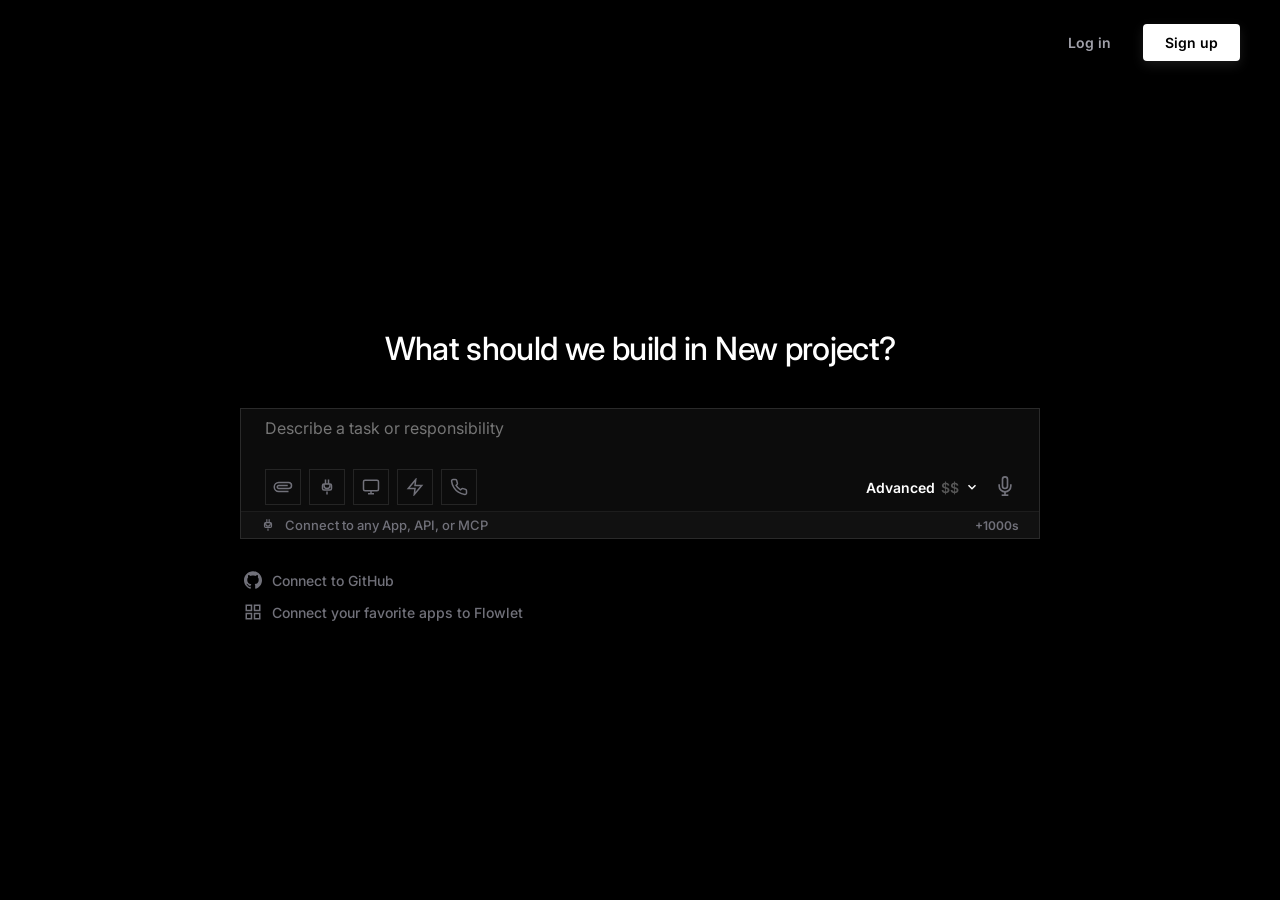
==== commit f17e0dd7: "Add files via upload" ====
--- a/dashboard.html
+++ b/dashboard.html
@@ -79,22 +79,22 @@
     :root {
       --f: 'Inter', sans-serif;
       --fh: 'Inter', sans-serif;
-      --bg: #ffffff;
-      --bg2: #ffffff;
-      --tx: #0a0a0a;
-      --mu: #666;
-      --mu2: #777;
-      --ac: #000000;
-      --b1: rgba(0, 0, 0, 0.08);
-      --b2: #ffffff;
-      --s1: #ffffff;
-      --s2: #faf7f7;
-      --r: 14px;
+      --bg: #000000;
+      --bg2: #111111;
+      --tx: #ffffff;
+      --mu: #a1a1aa;
+      --mu2: #71717a;
+      --ac: #8b5cf6;
+      --b1: rgba(255, 255, 255, 0.08);
+      --b2: #1a1a1a;
+      --s1: #0a0a0a;
+      --s2: #020202;
+      --r: 8px;
     }
 
     body {
       font-family: var(--f);
-      background: #ffffff;
+      background: #000000;
       color: var(--tx);
       height: 100vh;
       overflow: hidden;
@@ -145,7 +145,7 @@
     }
 
     .nav-card {
-      background: #fff;
+      background: #000000;
       border: 1px solid var(--b1);
       border-radius: 12px;
       display: flex;
@@ -153,6 +153,23 @@
       padding: 4px;
       gap: 4px;
       margin-bottom: 24px;
+    }
+
+    /* ── LAYOUT ── */
+    #root {
+      display: flex;
+      height: 100vh;
+      background: #000000;
+    }
+
+    #sidebar {
+      width: 250px;
+      border-right: 1px solid var(--b1);
+      display: flex;
+      flex-direction: column;
+      background: #000000;
+      transition: .3s;
+      z-index: 100
     }
 
     .ib {
@@ -221,48 +238,31 @@
 
     /* ── SIDEBAR ── */
     .sidebar {
-      width: 260px;
-      background: #ffffff;
-      border-right: 1px solid #f1f1f1;
-      height: 100vh;
-      display: flex;
-      flex-direction: column;
-      padding: 16px;
-      font-family: 'Inter', sans-serif;
-      flex-shrink: 0;
-      z-index: 100;
-      position: sticky;
-      top: 0;
-      transition: width 0.25s ease, padding 0.25s ease, opacity 0.2s;
-      overflow: hidden;
-    }
-
+      display: none !important;
+      width: 0 !important;
+    }
     .sidebar.hidden {
-      width: 0;
-      padding: 0;
-      opacity: 0;
-      pointer-events: none;
-      border-right: none;
-    }
-
-    /* Floating button to re-open sidebar when hidden */
+      display: none !important;
+    }
+
     #sb-open-btn {
       display: none;
       position: fixed;
       top: 16px;
       left: 16px;
       z-index: 200;
-      background: #fff;
-      border: 1px solid #e5e7eb;
+      background: #18181b;
+      border: 1px solid #27272a;
       border-radius: 6px;
       width: 32px;
       height: 32px;
       align-items: center;
       justify-content: center;
       cursor: pointer;
-      box-shadow: 0 2px 8px rgba(0,0,0,0.08);
-    }
-    #sb-open-btn:hover { background: #f4f4f5; }
+      color: #fff;
+      box-shadow: 0 2px 8px rgba(0,0,0,0.5);
+    }
+    #sb-open-btn:hover { background: #27272a; }
     .sidebar.hidden ~ * #sb-open-btn { display: flex; }
 
     .sb-close-btn {
@@ -274,125 +274,112 @@
       align-items: center;
       justify-content: center;
       cursor: pointer;
-      color: #a1a1aa;
+      color: #91918e;
       flex-shrink: 0;
-    }
-    .sb-close-btn:hover { background: #f4f4f5; color: #111; }
+      transition: 0.1s;
+    }
+    .sb-close-btn:hover { background: #efefed; color: #37352f; }
 
     .sb-user {
       display: flex;
       align-items: center;
-      gap: 12px;
-      padding: 8px;
-      border-radius: 8px;
+      gap: 8px;
+      padding: 6px 12px;
+      border-radius: 4px;
       cursor: pointer;
-      margin-bottom: 20px;
-    }
+      margin: 12px 12px 16px;
+      transition: 0.1s;
+    }
+    .sb-user:hover { background: rgba(255,255,255,0.05); }
 
     .sb-user-av {
-      width: 32px;
-      height: 32px;
-      background: #f4f4f5;
-      border-radius: 4px;
+      font-size: 16px;
       display: flex;
       align-items: center;
       justify-content: center;
-      font-weight: 600;
-      color: #18181b;
-      font-size: 14px;
     }
 
     .sb-user-name {
       font-size: 14px;
       font-weight: 500;
-      color: #18181b;
+      color: #ffffff;
       overflow: hidden;
       text-overflow: ellipsis;
       white-space: nowrap;
     }
 
-    .sb-new-chat {
-      width: 100%;
-      padding: 10px;
-      background: #ffffff;
-      border: 1px dashed #e4e4e7;
-      border-radius: 8px;
-      font-size: 14px;
+    .sb-section {
+      margin-bottom: 24px;
+    }
+
+    .sb-label {
+      font-size: 13px;
+      font-weight: 500;
       color: #71717a;
-      display: flex;
-      align-items: center;
-      justify-content: center;
-      gap: 8px;
-      margin-bottom: 16px;
+      padding: 10px 16px;
+      display: flex;
+      justify-content: space-between;
+      align-items: center;
+    }
+
+    .sb-item {
+      display: flex;
+      align-items: center;
+      gap: 12px;
+      padding: 8px 16px;
+      font-size: 15px;
+      font-weight: 400;
+      color: #e5e5e5;
       cursor: pointer;
-    }
-
-    .sb-section {
-      margin-bottom: 16px;
-    }
-
-    .sb-label {
-      font-size: 12px;
-      font-weight: 600;
-      color: #a1a1aa;
-      padding: 8px;
-      text-transform: capitalize;
-    }
-
-    .sb-item {
-      display: flex;
-      align-items: center;
-      gap: 12px;
-      padding: 8px 12px;
-      border-radius: 8px;
-      font-size: 14px;
-      color: #3f3f46;
-      cursor: pointer;
-      transition: 0.1s;
-    }
-
-    .sb-item:hover, .sb-item.on {
-      background: #f4f4f5;
-      color: #18181b;
+      transition: background 0.2s, color 0.2s;
+      position: relative;
+    }
+
+    .sb-item:hover {
+      background: rgba(255,255,255,0.05);
+    }
+
+    .sb-item.on {
+      background: rgba(255,255,255,0.08);
+      color: #ffffff;
     }
 
     .sb-item svg {
       width: 18px;
       height: 18px;
       color: #71717a;
-    }
-
-    .sb-item.on svg {
-      color: #18181b;
-    }
-
-    .sb-upgrade {
-      background: #f0f4ff;
-      border-radius: 8px;
-      padding: 12px;
+      flex-shrink: 0;
+    }
+
+    .sb-item:hover svg {
+      color: #ffffff;
+    }
+
+    .sb-badge {
+      background: #2a2a2a;
+      color: #a1a1aa;
+      font-size: 11px;
+      font-weight: 600;
+      padding: 2px 8px;
+      border-radius: 10px;
+      margin-left: auto;
+    }
+
+    .sb-time {
+      font-size: 13px;
+      color: #71717a;
+      margin-left: auto;
+    }
+
+    .sb-footer {
       margin-top: auto;
-      display: flex;
-      justify-content: space-between;
-      align-items: center;
-      cursor: pointer;
-    }
-
-    .sb-credits {
-      margin-top: 8px;
-      background: #f8f8f8;
-      padding: 12px;
-      border-radius: 8px;
-      display: flex;
-      align-items: center;
+      padding: 16px;
+      border-top: 1px solid #2a2a2a;
+      display: flex;
+      flex-direction: column;
       gap: 12px;
-      cursor: pointer;
-    }
-
-    .sb-res {
-      margin-top: 16px;
-      padding-top: 16px;
-      border-top: 1px solid #f1f1f1;
-    }
+    }
+
 
     /* ── MAIN LAYOUT ── */
     .main {
@@ -400,15 +387,17 @@
       display: flex;
       flex-direction: column;
       height: 100vh;
+      width: 100%;
+      overflow-x: hidden;
       overflow-y: auto;
-      background: #ffffff;
+      background: #000000;
       border: none;
       box-shadow: none;
       position: relative;
     }
 
     #home {
-      background: #ffffff;
+      background: #000000;
       flex: 1;
       display: flex;
       flex-direction: column;
@@ -465,12 +454,12 @@
     }
 
     .trust-pill {
-      background: #ffffff;
-      border: 1px solid rgba(0, 0, 0, 0.08);
+      background: #111111;
+      border: 1px solid var(--b1);
       border-radius: 20px;
       padding: 6px 16px;
       font-size: 13px;
-      color: #666;
+      color: #a1a1aa;
       margin-bottom: 24px;
       display: flex;
       align-items: center;
@@ -518,10 +507,9 @@
       flex-direction: column;
       align-items: center;
       width: 100%;
-      max-width: 1100px;
-      margin: 0 auto;
+      margin: 0;
       padding: 60px 20px;
-      background: #ffffff;
+      background: var(--bg);
     }
 
     .adv-subtitle {
@@ -537,8 +525,8 @@
     .adv-input-box {
       width: 100%;
       max-width: 720px !important;
-      background: #ffffff;
-      border: 1px solid #e5e7eb;
+      background: #09090b;
+      border: 1px solid var(--b1);
       border-radius: 2px;
       padding: 60px 16px !important;
       min-height: 170px;
@@ -558,7 +546,7 @@
       resize: none;
       font-size: 15px;
       outline: none;
-      color: #18181b;
+      color: #fafafa;
       padding: 0;
       min-height: 76px;
       font-family: var(--f);
@@ -570,8 +558,8 @@
       position: absolute;
       bottom: 12px;
       right: 12px;
-      background: #000;
-      color: #fff;
+      background: #fafafa;
+      color: #000;
       width: 28px;
       height: 28px;
       border-radius: 2px;
@@ -582,8 +570,51 @@
       transition: all 0.2s;
     }
 
-    .adv-send-btn:hover {
-      background: #000;
+    /* ── MESSAGES AREA ── */
+    #adv-mh {
+      flex: 1;
+      width: 100%;
+      max-width: 800px;
+      margin: 0 auto !important;
+      display: flex !important;
+      flex-direction: column;
+      gap: 24px;
+      padding-top: 120px;
+    }
+
+    .chat-message {
+      display: flex;
+      flex-direction: column;
+      max-width: 85%;
+      margin-bottom: 20px;
+    }
+
+    .chat-message.user {
+      align-self: flex-end;
+    }
+
+    .chat-message.ai {
+      align-self: flex-start;
+    }
+
+    .message-content {
+      padding: 12px 16px;
+      border-radius: 12px;
+      font-size: 15px;
+      line-height: 1.5;
+    }
+
+    .chat-message.user .message-content {
+      background: #1a1a1b;
+      color: #fff;
+      border: 1px solid rgba(255,255,255,0.1);
+      border-radius: 12px 12px 0 12px;
+    }
+
+    .chat-message.ai .message-content {
+      background: transparent;
+      color: #fff;
+      padding-left: 0;
     }
 
     .adv-connect-pills {
@@ -639,8 +670,8 @@
     }
 
     .adv-sheet-card {
-      background: #ffffff;
-      border: 1px solid #e5e7eb;
+      background: #050505;
+      border: 1px solid var(--b1);
       border-radius: 4px;
       height: 200px;
       overflow: hidden;
@@ -667,7 +698,7 @@
     }
 
     .home-title {
-      font-size: 56px;
+      font-size: 48px;
       font-weight: 500;
       letter-spacing: -0.02em;
       text-align: center;
@@ -705,8 +736,8 @@
     .icard {
       width: 100%;
       max-width: 820px;
-      background: #ffffff;
-      border: 1px solid #e5e7eb;
+      background: #0a0a0a;
+      border: 1px solid var(--b1);
       border-radius: 0px;
       overflow: hidden;
       transition: border-color .2s, box-shadow .2s;
@@ -900,15 +931,46 @@
       white-space: nowrap
     }
 
+    /* PREMIUM CHAT BOX */
+    .premium-chat-box textarea::placeholder {
+      color: #9ca3af;
+      opacity: 1;
+    }
+
+    .chat-icon-btn {
+      width: 32px;
+      height: 32px;
+      display: flex;
+      align-items: center;
+      justify-content: center;
+      color: #6b7280;
+      border: 1px solid #e5e7eb;
+      border-radius: 6px;
+      cursor: pointer;
+      transition: all 0.2s;
+      background: #fff;
+    }
+
+    .chat-icon-btn:hover {
+      background: #f3f4f6;
+      color: #111;
+      border-color: #d1d5db;
+    }
+
+    .chat-icon-btn svg {
+      width: 16px;
+      height: 16px;
+    }
+
     .tab:hover {
-      background: #fcfcfc;
+      background: #0a0a0a;
       transform: translateY(-1px)
     }
 
     .tab.on {
-      background: #efefef;
-      color: #000;
-      border-color: rgba(0, 0, 0, 0.1);
+      background: #1a1a1a;
+      color: #fff;
+      border-color: rgba(255, 255, 255, 0.1);
     }
 
     /* ── TEMPLATES GRID ── */
@@ -930,7 +992,7 @@
     }
 
     .tpl-card {
-      background: #fff;
+      background: #050505;
       border: 1px solid var(--b1);
       border-radius: 6px;
       padding: 32px;
@@ -1107,16 +1169,37 @@
 
     .msg.ai .bubble {
       background: transparent;
-      color: #111;
+      color: var(--tx);
       padding: 6px 0;
       font-size: 14.5px;
       font-weight: 400;
     }
 
+    /* Dark theme chat bubbles for adv-mh */
+    #adv-mh { display: flex; flex-direction: column; gap: 12px; }
+    #adv-mh .msg.user { align-items: flex-end; }
+    #adv-mh .msg.ai { align-items: flex-start; }
+    #adv-mh .msg.user .bubble {
+      background: rgba(255,255,255,0.07);
+      color: #f4f4f5;
+      border: 1px solid rgba(255,255,255,0.1);
+      padding: 10px 16px;
+      border-radius: 12px;
+      font-size: 15px;
+      max-width: 80%;
+    }
+    #adv-mh .msg.ai .bubble {
+      background: transparent;
+      color: #d4d4d8;
+      padding: 8px 4px;
+      font-size: 15px;
+      line-height: 1.7;
+    }
+
     .ai-text-wrap {
       font-size: 14.5px;
       line-height: 1.6;
-      color: #111;
+      color: var(--tx);
       font-family: var(--f);
     }
 
@@ -1556,64 +1639,73 @@
       pointer-events: none;
       filter: blur(40px);
     }
+    .orange-powder { filter: blur(60px); opacity: 0.15; }
   </style>
 </head>
 
 <body>
   <!-- SIDEBAR -->
-  <div class="sidebar" id="sidebar">
-    <div class="sb-user">
-      <div class="sb-user-av">P</div>
-      <div class="sb-user-name">parikshitsonawane...</div>
-      <div class="sb-close-btn" onclick="closeSidebar()" title="Close sidebar">
-        <svg width="14" height="14" viewBox="0 0 24 24" fill="none" stroke="currentColor" stroke-width="2.5"><line x1="18" y1="6" x2="6" y2="18"/><line x1="6" y1="6" x2="18" y2="18"/></svg>
+  <div class="sidebar hidden" id="sidebar">
+    <div style="padding: 16px 0;">
+      <div class="sb-item" onclick="newT()">
+        <svg viewBox="0 0 24 24" fill="none" stroke="currentColor" stroke-width="2"><path d="M11 4H4a2 2 0 0 0-2 2v14a2 2 0 0 0 2 2h14a2 2 0 0 0 2-2v-7"/><path d="M18.5 2.5a2.121 2.121 0 1 1 3 3L12 15l-4 1 1-4 9.5-9.5z"/></svg>
+        New chat
+      </div>
+      <div class="sb-item">
+        <svg viewBox="0 0 24 24" fill="none" stroke="currentColor" stroke-width="2"><circle cx="11" cy="11" r="8"/><line x1="21" y1="21" x2="16.65" y2="16.65"/></svg>
+        Search
+      </div>
+      <div class="sb-item">
+        <svg viewBox="0 0 24 24" fill="none" stroke="currentColor" stroke-width="2"><rect x="3" y="3" width="7" height="7"/><rect x="14" y="3" width="7" height="7"/><rect x="14" y="14" width="7" height="7"/><rect x="3" y="14" width="7" height="7"/></svg>
+        Plugins
+      </div>
+      <div class="sb-item">
+        <svg viewBox="0 0 24 24" fill="none" stroke="currentColor" stroke-width="2"><circle cx="12" cy="12" r="10"/><polyline points="12 6 12 12 16 14"/></svg>
+        Automations
+        <span class="sb-badge">1</span>
       </div>
     </div>
 
-    <div class="sb-new-chat" onclick="newT()">
-      <svg width="16" height="16" viewBox="0 0 24 24" fill="none" stroke="currentColor" stroke-width="2"><line x1="12" y1="5" x2="12" y2="19"/><line x1="5" y1="12" x2="19" y2="12"/></svg>
-      New Chat
+    <div class="sb-section">
+      <div class="sb-label">Projects</div>
+      <div class="sb-item">
+        <svg viewBox="0 0 24 24" fill="none" stroke="currentColor" stroke-width="2"><path d="M22 19a2 2 0 0 1-2 2H4a2 2 0 0 1-2-2V5a2 2 0 0 1 2-2h5l2 3h9a2 2 0 0 1 2 2z"/></svg>
+        New project
+      </div>
     </div>
 
     <div class="sb-section">
-      <div class="sb-item on"><svg viewBox="0 0 24 24" fill="none" stroke="currentColor" stroke-width="2"><path d="m3 9 9-7 9 7v11a2 2 0 0 1-2 2H5a2 2 0 0 1-2-2z"/><polyline points="9 22 9 12 15 12 15 22"/></svg> Home</div>
-      <div class="sb-item"><svg viewBox="0 0 24 24" fill="none" stroke="currentColor" stroke-width="2"><path d="M22 19a2 2 0 0 1-2 2H4a2 2 0 0 1-2-2V5a2 2 0 0 1 2-2h5l2 3h9a2 2 0 0 1 2 2z"/></svg> Projects</div>
-      <div class="sb-item"><svg viewBox="0 0 24 24" fill="none" stroke="currentColor" stroke-width="2"><path d="M17 21v-2a4 4 0 0 0-4-4H5a4 4 0 0 0-4 4v2"/><circle cx="9" cy="7" r="4"/><path d="M23 21v-2a4 4 0 0 0-3-3.87"/><path d="M16 3.13a4 4 0 0 1 0 7.75"/></svg> Shared with me</div>
-      <div class="sb-item"><svg viewBox="0 0 24 24" fill="none" stroke="currentColor" stroke-width="2"><rect x="3" y="3" width="18" height="18" rx="2" ry="2"/><line x1="3" y1="9" x2="21" y2="9"/><line x1="9" y1="21" x2="9" y2="9"/></svg> Templates</div>
-      <div class="sb-item"><svg viewBox="0 0 24 24" fill="none" stroke="currentColor" stroke-width="2"><polyline points="3 6 5 6 21 6"/><path d="M19 6v14a2 2 0 0 1-2 2H7a2 2 0 0 1-2-2V6m3 0V4a2 2 0 0 1 2-2h4a2 2 0 0 1 2 2v2"/><line x1="10" y1="11" x2="10" y2="17"/><line x1="14" y1="11" x2="14" y2="17"/></svg> Trash</div>
+      <div class="sb-label">
+        Chats
+        <div style="display: flex; gap: 12px; align-items: center;">
+          <svg width="14" height="14" viewBox="0 0 24 24" fill="none" stroke="currentColor" stroke-width="2"><line x1="4" y1="21" x2="4" y2="14"/><line x1="4" y1="10" x2="4" y2="3"/><line x1="12" y1="21" x2="12" y2="12"/><line x1="12" y1="8" x2="12" y2="3"/><line x1="20" y1="21" x2="20" y2="16"/><line x1="20" y1="12" x2="20" y2="3"/><line x1="2" y1="14" x2="6" y2="14"/><line x1="10" y1="12" x2="14" y2="12"/><line x1="18" y1="16" x2="22" y2="16"/></svg>
+          <svg width="14" height="14" viewBox="0 0 24 24" fill="none" stroke="currentColor" stroke-width="2"><path d="M11 4H4a2 2 0 0 0-2 2v14a2 2 0 0 0 2 2h14a2 2 0 0 0 2-2v-7"/><path d="M18.5 2.5a2.121 2.121 0 1 1 3 3L12 15l-4 1 1-4 9.5-9.5z"/></svg>
+        </div>
+      </div>
+      <div id="tlist">
+        <!-- Mock recent chats to match screenshot -->
+        <div class="sb-item">Greet user <span class="sb-time">2h</span></div>
+        <div class="sb-item">
+          Add heartbeat attention scan 
+          <svg width="12" height="12" viewBox="0 0 24 24" fill="none" stroke="currentColor" stroke-width="2.5" style="margin-left: 8px;"><circle cx="12" cy="12" r="10"/><polyline points="12 6 12 12 16 14"/></svg>
+          <span class="sb-time">2h</span>
+        </div>
+        <div class="sb-item">Create priorities Notion doc <span class="sb-time">2h</span></div>
+        <div class="sb-item">Break down team triage <span class="sb-time">2h</span></div>
+        <div class="sb-item">Define AI <span class="sb-time">21h</span></div>
+        <div class="sb-item">Say hello <span class="sb-time">2d</span></div>
+      </div>
     </div>
 
-    <div class="sb-section">
-      <div class="sb-label">Configure</div>
-      <div class="sb-item"><svg viewBox="0 0 24 24" fill="none" stroke="currentColor" stroke-width="2"><path d="m8 3 4 8 5-5 5 15H2L8 3z"/></svg> Integrations</div>
-      <div class="sb-item"><svg viewBox="0 0 24 24" fill="none" stroke="currentColor" stroke-width="2"><path d="M14.7 6.3a1 1 0 0 0 0 1.4l1.6 1.6a1 1 0 0 0 1.4 0l3.77-3.77a6 6 0 0 1-7.94 7.94l-6.91 6.91a2.12 2.12 0 0 1-3-3l6.91-6.91a6 6 0 0 1 7.94-7.94l-3.76 3.76z"/></svg> Skills</div>
-      <div class="sb-item"><svg viewBox="0 0 24 24" fill="none" stroke="currentColor" stroke-width="2"><rect x="3" y="11" width="18" height="11" rx="2" ry="2"/><path d="M7 11V7a5 5 0 0 1 10 0v4"/></svg> API Keys <span style="font-size:10px; color:#a1a1aa; margin-left:4px;">beta</span></div>
-      <div class="sb-item"><svg viewBox="0 0 24 24" fill="none" stroke="currentColor" stroke-width="2"><line x1="18" y1="20" x2="18" y2="10"/><line x1="12" y1="20" x2="12" y2="4"/><line x1="6" y1="20" x2="6" y2="14"/></svg> Usage</div>
+    <div class="sb-footer">
+      <div class="sb-item" style="padding: 0;">
+        <svg viewBox="0 0 24 24" fill="none" stroke="currentColor" stroke-width="2"><circle cx="12" cy="12" r="3"/><path d="M19.4 15a1.65 1.65 0 0 0 .33 1.82l.06.06a2 2 0 0 1 0 2.83 2 2 0 0 1-2.83 0l-.06-.06a1.65 1.65 0 0 0-1.82-.33 1.65 1.65 0 0 0-1 1.51V21a2 2 0 0 1-2 2 2 2 0 0 1-2-2v-.09A1.65 1.65 0 0 0 9 19.4a1.65 1.65 0 0 0-1.82.33l-.06.06a2 2 0 0 1-2.83 0 2 2 0 0 1 0-2.83l.06-.06a1.65 1.65 0 0 0 .33-1.82 1.65 1.65 0 0 0-1.51-1H3a2 2 0 0 1-2-2 2 2 0 0 1 2-2h.09A1.65 1.65 0 0 0 4.6 9a1.65 1.65 0 0 0-.33-1.82l-.06-.06a2 2 0 0 1 0-2.83 2 2 0 0 1 2.83 0l.06.06a1.65 1.65 0 0 0 1.82.33H9a1.65 1.65 0 0 0 1-1.51V3a2 2 0 0 1 2-2 2 2 0 0 1 2 2v.09a1.65 1.65 0 0 0 1 1.51 1.65 1.65 0 0 0 1.82-.33l.06-.06a2 2 0 0 1 2.83 0 2 2 0 0 1 0 2.83l-.06.06a1.65 1.65 0 0 0-.33 1.82V9a1.65 1.65 0 0 0 1.51 1H21a2 2 0 0 1 2 2 2 2 0 0 1-2 2h-.09a1.65 1.65 0 0 0-1.51 1z"/></svg>
+        Settings
+        <button style="background: #2a2a2a; color: #fff; border: 1px solid #3f3f46; border-radius: 6px; padding: 4px 10px; font-size: 13px; font-weight: 500; cursor: pointer; margin-left: auto;">Upgrade</button>
+      </div>
     </div>
-
-    <div class="sb-section">
-      <div class="sb-label">Recents</div>
-      <div id="tlist"></div>
-    </div>
-
-    <div class="sb-upgrade">
-      <span style="font-size:14px; font-weight:500; color:#2563eb;">Upgrade</span>
-      <svg width="14" height="14" viewBox="0 0 24 24" fill="none" stroke="#2563eb" stroke-width="2.5"><line x1="7" y1="17" x2="17" y2="7"/><polyline points="7 7 17 7 17 17"/></svg>
-    </div>
-
-    <div class="sb-credits">
-      <svg width="18" height="18" viewBox="0 0 24 24" fill="none" stroke="#71717a" stroke-width="2"><circle cx="12" cy="12" r="10"/><path d="M16 8l-8 8"/><path d="M8 8l8 8"/></svg>
-      <div>
-        <div style="font-size:13px; font-weight:600;">1,773</div>
-        <div style="font-size:11px; color:#a1a1aa;">Credits available</div>
-      </div>
-      <svg width="14" height="14" viewBox="0 0 24 24" fill="none" stroke="#a1a1aa" stroke-width="2" style="margin-left:auto"><polyline points="9 18 15 12 9 6"/></svg>
-    </div>
-
-    <div class="sb-res">
-      <div class="sb-item"><svg viewBox="0 0 24 24" fill="none" stroke="currentColor" stroke-width="2"><path d="M17 21v-2a4 4 0 0 0-4-4H5a4 4 0 0 0-4 4v2"/><circle cx="9" cy="7" r="4"/><path d="M23 21v-2a4 4 0 0 0-3-3.87"/><path d="M16 3.13a4 4 0 0 1 0 7.75"/></svg> Join our Slack</div>
-      <div class="sb-item"><svg viewBox="0 0 24 24" fill="none" stroke="currentColor" stroke-width="2"><path d="M4 4h16c1.1 0 2 .9 2 2v12c0 1.1-.9 2-2 2H4c-1.1 0-2-.9-2-2V6c0-1.1.9-2 2-2z"/><polyline points="22,6 12,13 2,6"/></svg> Contact</div>
-    </div>
+  </div>
+
   </div>
 
   <!-- Floating button to re-open sidebar -->
@@ -1624,14 +1716,14 @@
   <!-- MAIN -->
   <div class="main">
     <div class="topbar"
-      style="background:#ffffff; border:none; box-shadow:none; padding:24px 40px; display:flex; justify-content:space-between; align-items:center;">
+      style="background: transparent; border:none; box-shadow:none; padding:24px 40px; display:flex; justify-content:space-between; align-items:center;">
       <div></div>
       <div id="authButtons" style="display:flex;gap:20px;align-items:center;font-family:var(--f);">
         <button onclick="window.location.href='login.html'"
-          style="background:transparent;border:none;color:#000;font-weight:600;font-size:14px;cursor:pointer;padding:6px 12px;border-radius:4px;font-family:var(--f);">Log
+          style="background:transparent;border:none;color:#a1a1aa;font-weight:600;font-size:14px;cursor:pointer;padding:6px 12px;border-radius:4px;font-family:var(--f);transition:color 0.2s;" onmouseover="this.style.color='#fff'" onmouseout="this.style.color='#a1a1aa'">Log
           in</button>
         <button id="signUpGoBtn" onclick="window.location.href='login.html?mode=signup'"
-          style="background:#111;border:none;color:#fff;font-weight:600;font-size:14px;cursor:pointer;padding:10px 22px;border-radius:4px;font-family:var(--f);box-shadow: 0 4px 12px rgba(0,0,0,0.1);">Sign
+          style="background:#ffffff;border:none;color:#000000;font-weight:600;font-size:14px;cursor:pointer;padding:10px 22px;border-radius:4px;font-family:var(--f);box-shadow: 0 4px 12px rgba(255,255,255,0.1);transition:transform 0.2s;" onmouseover="this.style.transform='translateY(-1px)'" onmouseout="this.style.transform='translateY(0)'">Sign
           up</button>
       </div>
       <div id="userProfile" style="display:none;gap:10px;align-items:center;font-family:var(--f);">
@@ -1639,66 +1731,173 @@
         <span id="userEmailDisplay" style="font-size:13px;color:var(--mu2);font-weight:500;">Guest</span>
         <button id="logoutBtn"
           style="background:transparent;border:1px solid #ef4444;color:#ef4444;font-weight:500;font-size:12px;cursor:pointer;padding:4px 8px;border-radius:6px;margin-left:8px;transition:0.15s;"
-          onmouseover="this.style.background='#fef2f2'" onmouseout="this.style.background='transparent'">Logout</button>
+          onmouseover="this.style.background='#1a0000'" onmouseout="this.style.background='transparent'">Logout</button>
       </div>
     </div>
 
     <!-- HOME -->
-    <!-- HOME -->
     <div id="home">
-      <!-- LANDING PAGE SECTION -->
-      <div class="home-inner" id="landing-page" style="margin-top: 4vh;">
-        <div class="orange-powder"></div>
-        <div class="trust-pill">Trusted by 5,000+ sales and RevOps teams</div>
-        <h1 class="home-title" id="main-title">Automate any sales workflow with AI</h1>
-        <p class="home-subtitle" id="main-subtitle" style="margin-bottom: 32px;">Find customers, enrich them with the best data, and build revenue<br>workflows that actually survive real-world complexity</p>
-
-        <button class="cta-black" onclick="openAdvancedDashboard()" style="margin-bottom: 60px;">
-          Get started - it's free
-          <svg width="18" height="18" viewBox="0 0 24 24" fill="none" stroke="currentColor" stroke-width="2"><line x1="5" y1="12" x2="19" y2="12"/><polyline points="12 5 19 12 12 19"/></svg>
-        </button>
-
-        <div id="landing-chat-section" style="width: 100%; display: flex; flex-direction: column; align-items: center; pointer-events: none; opacity: 0.85;">
-          <div class="icard" style="padding-bottom: 12px; max-width: 640px !important;">
-            <style>#ci::placeholder { font-size: 12px !important; }</style>
-            <textarea id="ci"
-              placeholder="When a lead fills out our demo form, enrich them and route hot ones to the right rep on Slack"
-              rows="1" readonly style="font-size: 12px !important;"></textarea>
-            <div class="itoolbar" style="justify-content: space-between; align-items: flex-end; padding: 0 16px;">
-              <div class="enter-hint">↵ to start</div>
-              <button class="send-btn" id="sb" style="cursor: default;">
-                <svg width="18" height="18" viewBox="0 0 24 24" fill="none" stroke="currentColor" stroke-width="2.5"
-                  stroke-linecap="round" stroke-linejoin="round">
-                  <line x1="12" y1="19" x2="12" y2="5"></line>
-                  <polyline points="5 12 12 5 19 12"></polyline>
-                </svg>
+      <div id="landing-page" style="flex: 1; display: flex; flex-direction: column; align-items: center; justify-content: center; padding-top: 15vh; padding-bottom: 10vh; position: relative; width: 100%;">
+        
+
+        <h1 style="font-size: 32px; font-weight: 500; color: #fff; margin-bottom: 40px; font-family: var(--f); letter-spacing: -0.02em;">What should we build in New project?</h1>
+
+        <!-- NEW REDESIGNED INPUT BOX (Matched to Screenshot) -->
+        <div style="width: 100%; max-width: 800px; background: #0c0c0c; border: 1px solid rgba(255,255,255,0.12); border-radius: 0; overflow: hidden; display: flex; flex-direction: column; box-shadow: 0 30px 60px rgba(0,0,0,0.5);">
+          
+          <!-- Inner Chat Container -->
+          <div style="padding: 8px 24px 6px; display: flex; flex-direction: column;">
+            <!-- Textarea -->
+            <textarea id="ci-landing" placeholder="Describe a task or responsibility" style="width: 100%; border: none; outline: none; background: transparent; color: #fff; font-size: 16px; font-family: var(--f); resize: none; min-height: 20px; line-height: 1.4; padding: 0;" oninput="this.style.height='auto'; this.style.height=this.scrollHeight+'px'"></textarea>
+            
+            <!-- Tool Row -->
+            <div style="margin-top: 8px; display: flex; justify-content: space-between; align-items: center;">
+              <!-- Left: Tools Group -->
+              <div style="display: flex; gap: 8px; align-items: center;">
+                <button title="Attach" style="background: transparent; border: 1px solid rgba(255,255,255,0.1); color: #71717a; width: 36px; height: 36px; border-radius: 0; display: flex; align-items: center; justify-content: center; cursor: pointer; transition: 0.2s;" onmouseover="this.style.color='#fff'; this.style.borderColor='rgba(255,255,255,0.2)'" onmouseout="this.style.color='#71717a'; this.style.borderColor='rgba(255,255,255,0.1)'">
+                  <svg width="18" height="18" viewBox="0 0 24 24" fill="none" stroke="currentColor" stroke-width="2" style="transform: rotate(45deg);"><path d="M21.44 11.05l-9.19 9.19a6 6 0 0 1-8.49-8.49l9.19-9.19a4 4 0 0 1 5.66 5.66l-9.2 9.19a2 2 0 0 1-2.83-2.83l8.49-8.48"/></svg>
+                </button>
+                <button title="Connectors" style="background: transparent; border: 1px solid rgba(255,255,255,0.1); color: #71717a; width: 36px; height: 36px; border-radius: 0; display: flex; align-items: center; justify-content: center; cursor: pointer; transition: 0.2s;" onmouseover="this.style.color='#fff'; this.style.borderColor='rgba(255,255,255,0.2)'" onmouseout="this.style.color='#71717a'; this.style.borderColor='rgba(255,255,255,0.1)'">
+                  <svg width="18" height="18" viewBox="0 0 24 24" fill="none" stroke="currentColor" stroke-width="2"><path d="M12 22v-4"/><path d="M8 8v2a4 4 0 0 0 8 0V8"/><path d="M10 2v6"/><path d="M14 2v6"/><rect width="12" height="8" x="6" y="8" rx="2" ry="2"/></svg>
+                </button>
+                <button title="Desktop" style="background: transparent; border: 1px solid rgba(255,255,255,0.1); color: #71717a; width: 36px; height: 36px; border-radius: 0; display: flex; align-items: center; justify-content: center; cursor: pointer; transition: 0.2s;" onmouseover="this.style.color='#fff'; this.style.borderColor='rgba(255,255,255,0.2)'" onmouseout="this.style.color='#71717a'; this.style.borderColor='rgba(255,255,255,0.1)'">
+                  <svg width="18" height="18" viewBox="0 0 24 24" fill="none" stroke="currentColor" stroke-width="2"><rect x="2" y="3" width="20" height="14" rx="2" ry="2"/><line x1="8" y1="21" x2="16" y2="21"/><line x1="12" y1="17" x2="12" y2="21"/></svg>
+                </button>
+                <button title="Lightning" style="background: transparent; border: 1px solid rgba(255,255,255,0.1); color: #71717a; width: 36px; height: 36px; border-radius: 0; display: flex; align-items: center; justify-content: center; cursor: pointer; transition: 0.2s;" onmouseover="this.style.color='#fff'; this.style.borderColor='rgba(255,255,255,0.2)'" onmouseout="this.style.color='#71717a'; this.style.borderColor='rgba(255,255,255,0.1)'">
+                  <svg width="18" height="18" viewBox="0 0 24 24" fill="none" stroke="currentColor" stroke-width="2"><path d="M13 2L3 14h9l-1 8 10-12h-9l1-8z"/></svg>
+                </button>
+                <button title="Phone" style="background: transparent; border: 1px solid rgba(255,255,255,0.1); color: #71717a; width: 36px; height: 36px; border-radius: 0; display: flex; align-items: center; justify-content: center; cursor: pointer; transition: 0.2s;" onmouseover="this.style.color='#fff'; this.style.borderColor='rgba(255,255,255,0.2)'" onmouseout="this.style.color='#71717a'; this.style.borderColor='rgba(255,255,255,0.1)'">
+                  <svg width="18" height="18" viewBox="0 0 24 24" fill="none" stroke="currentColor" stroke-width="2"><path d="M22 16.92v3a2 2 0 0 1-2.18 2 19.79 19.79 0 0 1-8.63-3.07 19.5 19.5 0 0 1-6-6 19.79 19.79 0 0 1-3.07-8.67A2 2 0 0 1 4.11 2h3a2 2 0 0 1 2 1.72 12.84 12.84 0 0 0 .7 2.81 2 2 0 0 1-.45 2.11L8.09 9.91a16 16 0 0 0 6 6l1.27-1.27a2 2 0 0 1 2.11-.45 12.84 12.84 0 0 0 2.81.7A2 2 0 0 1 22 16.92z"/></svg>
+                </button>
+              </div>
+
+              <!-- Right: Actions Group -->
+              <div style="display: flex; align-items: center; gap: 16px;">
+                <div style="color: #fff; font-size: 14px; font-weight: 600; display: flex; align-items: center; gap: 6px; cursor: pointer;">
+                  Advanced <span style="color: #555;">$$</span> <svg width="14" height="14" viewBox="0 0 24 24" fill="none" stroke="currentColor" stroke-width="2.5"><polyline points="6 9 12 15 18 9"/></svg>
+                </div>
+                <button title="Voice" style="background: transparent; border: none; color: #71717a; cursor: pointer;" onmouseover="this.style.color='#fff'" onmouseout="this.style.color='#71717a'">
+                  <svg width="20" height="20" viewBox="0 0 24 24" fill="none" stroke="currentColor" stroke-width="2"><path d="M12 1a3 3 0 0 0-3 3v8a3 3 0 0 0 6 0V4a3 3 0 0 0-3-3z"/><path d="M19 10v2a7 7 0 0 1-14 0v-2"/><line x1="12" y1="19" x2="12" y2="23"/><line x1="8" y1="23" x2="16" y2="23"/></svg>
+                </button>
+              </div>
+            </div>
+          </div>
+
+          <!-- Bottom Integrations Bar (Matched to Screenshot) -->
+          <div style="background: #111; border-top: 1px solid rgba(255,255,255,0.05); padding: 5px 20px; display: flex; justify-content: space-between; align-items: center;">
+            <div style="display: flex; align-items: center; gap: 10px; color: #71717a; font-size: 13px; font-weight: 500; cursor: pointer;" onmouseover="this.style.color='#fff'" onmouseout="this.style.color='#71717a'">
+              <svg width="14" height="14" viewBox="0 0 24 24" fill="none" stroke="currentColor" stroke-width="2"><path d="M12 22v-4"/><path d="M8 8v2a4 4 0 0 0 8 0V8"/><path d="M10 2v6"/><path d="M14 2v6"/><rect width="12" height="8" x="6" y="8" rx="2" ry="2"/></svg>
+              Connect to any App, API, or MCP
+            </div>
+            <div style="display: flex; align-items: center; gap: 8px;">
+              <img src="https://img.icons8.com/color/48/gmail-new.png" width="16" height="16">
+              <img src="https://img.icons8.com/color/48/google-drive--v1.png" width="16" height="16">
+              <img src="https://img.icons8.com/color/48/google-calendar--v2.png" width="16" height="16">
+              <img src="https://img.icons8.com/color/48/slack-new.png" width="16" height="16">
+              <img src="https://upload.wikimedia.org/wikipedia/commons/4/45/Notion_app_logo.png" width="16" height="16" style="filter: invert(1);">
+              <img src="https://img.icons8.com/color/48/github--v1.png" width="16" height="16">
+              <span style="color: #71717a; font-size: 12px; font-weight: 600; margin-left: 4px;">+1000s</span>
+            </div>
+          </div>
+        </div>
+
+        <!-- Secondary Links below (Clean) -->
+        <div style="margin-top: 32px; display: flex; flex-direction: column; gap: 14px; align-items: flex-start; width: 100%; max-width: 800px; padding: 0 4px;">
+          <a href="#" style="color: #71717a; text-decoration: none; font-size: 14px; display: flex; align-items: center; gap: 10px; transition: 0.2s; font-weight: 500;" onmouseover="this.style.color='#fff'" onmouseout="this.style.color='#71717a'">
+            <svg width="18" height="18" viewBox="0 0 24 24" fill="currentColor"><path d="M12 .297c-6.63 0-12 5.373-12 12 0 5.303 3.438 9.8 8.205 11.385.6.113.82-.258.82-.577 0-.285-.01-1.04-.015-2.04-3.338.724-4.042-1.61-4.042-1.61C4.422 18.07 3.633 17.7 3.633 17.7c-1.087-.744.084-.729.084-.729 1.205.084 1.838 1.236 1.838 1.236 1.07 1.835 2.809 1.305 3.495.998.108-.776.417-1.305.76-1.605-2.665-.3-5.466-1.332-5.466-5.93 0-1.31.465-2.38 1.235-3.22-.135-.303-.54-1.523.105-3.176 0 0 1.005-.322 3.3 1.23.96-.267 1.98-.399 3-.405 1.02.006 2.04.138 3 .405 2.28-1.552 3.285-1.23 3.285-1.23.645 1.653.24 2.873.12 3.176.765.84 1.23 1.91 1.23 3.22 0 4.61-2.805 5.625-5.475 5.92.42.36.81 1.096.81 2.22 0 1.606-.015 2.896-.015 3.286 0 .315.21.69.825.57C20.565 22.092 24 17.592 24 12.297c0-6.627-5.373-12-12-12"/></svg>
+            Connect to GitHub
+          </a>
+          <a href="#" style="color: #71717a; text-decoration: none; font-size: 14px; display: flex; align-items: center; gap: 10px; transition: 0.2s; font-weight: 500;" onmouseover="this.style.color='#fff'" onmouseout="this.style.color='#71717a'">
+            <svg width="18" height="18" viewBox="0 0 24 24" fill="none" stroke="currentColor" stroke-width="2"><rect x="3" y="3" width="7" height="7"/><rect x="14" y="3" width="7" height="7"/><rect x="14" y="14" width="7" height="7"/><rect x="3" y="14" width="7" height="7"/></svg>
+            Connect your favorite apps to Flowlet
+          </a>
+        </div>
+        </div>
+      </div>
+    </div>
+      <div id="advanced-dashboard" style="display:none; margin-top: 0; padding: 0; background: #000000; flex-direction: column; align-items: center; justify-content: flex-start; height: 100vh; overflow: hidden; position: relative;">
+
+        <!-- Top Right: User Profile (Matches Screenshot) -->
+        <div style="position: absolute; top: 24px; right: 32px; display: flex; flex-direction: column; align-items: center; z-index: 100;">
+          <div style="width: 32px; height: 32px; background: #18181b; border: 1px solid #27272a; border-radius: 4px; display: flex; justify-content: center; align-items: center; color: #fff; font-size: 13px; font-weight: 600; font-family: var(--f);">
+            HI
+          </div>
+          <div style="color: #71717a; font-size: 10px; margin-top: 6px; font-family: var(--f);">7:41 AM</div>
+        </div>
+
+        <!-- EMPTY STATE (Hidden as per minimalist design) -->
+        <div id="adv-empty" style="display: none !important;"></div>
+
+        <!-- MESSAGES AREA (Pre-populated to match screenshot) -->
+        <div id="adv-mh" style="flex: 1; width: 100%; max-width: 860px; overflow-y: auto; padding: 120px 20px 0; display: flex !important; flex-direction: column; margin: 0 auto;">
+          
+          <!-- Default Greeting Message -->
+          <div style="display: flex; flex-direction: column; margin-bottom: 24px;">
+            <div style="color: #ffffff; font-size: 15px; font-weight: 400; font-family: var(--f); line-height: 1.5; margin-bottom: 12px;">
+              Hi Parikshit! 👋 How can I help you today?
+            </div>
+            <div style="display: flex; gap: 12px; align-items: center; color: #71717a;">
+              <button style="background: transparent; border: none; padding: 0; cursor: pointer; color: #71717a; display: flex; align-items: center;" onmouseover="this.style.color='#fff'" onmouseout="this.style.color='#71717a'">
+                <svg width="16" height="16" viewBox="0 0 24 24" fill="none" stroke="currentColor" stroke-width="2"><path d="M14 9V5a3 3 0 0 0-3-3l-4 9v11h11.28a2 2 0 0 0 2-1.7l1.38-9a2 2 0 0 0-2-2.3zM7 22H4a2 2 0 0 1-2-2v-7a2 2 0 0 1 2-2h3"/></svg>
+              </button>
+              <button style="background: transparent; border: none; padding: 0; cursor: pointer; color: #71717a; display: flex; align-items: center;" onmouseover="this.style.color='#fff'" onmouseout="this.style.color='#71717a'">
+                <svg width="16" height="16" viewBox="0 0 24 24" fill="none" stroke="currentColor" stroke-width="2"><path d="M10 15v4a3 3 0 0 0 3 3l4-9V2H5.72a2 2 0 0 0-2 1.7l-1.38 9a2 2 0 0 0 2 2.3zm7-13h2.67A2.31 2.31 0 0 1 22 4v7a2.31 2.31 0 0 1-2.33 2H17"/></svg>
               </button>
             </div>
           </div>
-
-
-          <!-- TEMPLATES SECTION REPLACED WITH VIDEO -->
-          <div class="tpl-sec" style="width: 100%; max-width: 1200px; margin-top: 40px; border-radius: 8px; overflow: hidden; box-shadow: 0 10px 40px rgba(0,0,0,0.08); border: 1px solid #e5e7eb;">
-            <video src="../Recording 2026-05-01 142239.mp4" autoplay loop muted playsinline style="width: 100%; height: auto; display: block; border-radius: 8px;"></video>
-          </div>
+          
         </div>
-      </div>
-
-      <div id="advanced-dashboard" style="display:none; margin-top: 0; padding: 18vh 0; background: #ffffff; display: flex; flex-direction: column; align-items: center; justify-content: flex-start; overflow-y: auto;">
-        <h1 class="home-title" style="font-size: 24px; font-weight: 600; letter-spacing: -0.04em; margin-bottom: 6px;">Let's find your next customer</h1>
-        <p class="adv-subtitle" style="font-size: 14.5px; color: #71717a; margin-bottom: 32px;">Tell us what you need and we'll handle the rest.</p>
-
-        <div style="width: 100%; max-width: 800px; background: #ffffff; border: 1px solid #e5e7eb; border-radius: 0px; padding: 21px 16px; position: relative; margin-bottom: 20px; box-shadow: 0 4px 20px rgba(0,0,0,0.02);">
-          <textarea class="adv-textarea" id="adv-ci" placeholder="Find leads, enrich data, build lists..." 
-            style="width: 100%; border: none; outline: none; font-size: 13px; resize: none; min-height: 60px; font-family: var(--f); color: #111; background: transparent; padding: 0; margin-top: 10px;"></textarea>
-          <div class="send-btn" id="sb-adv" onclick="sendAdv()" style="position: absolute; bottom: 16px; right: 16px; background: #000000; color: #ffffff; width: 26px; height: 26px; border-radius: 0px; display: flex; align-items: center; justify-content: center; cursor: pointer; transition: 0.2s;">
-            <svg width="18" height="18" viewBox="0 0 24 24" fill="none" stroke="currentColor" stroke-width="2.5"><line x1="12" y1="19" x2="12" y2="5"/><polyline points="5 12 12 5 19 12"/></svg>
+
+        <!-- ADVANCED DASHBOARD CHAT INPUT -->
+        <div id="adv-chat-wrap" style="width: 100%; max-width: 860px; margin: 0 auto 30px; text-align: left; font-family: var(--f); z-index: 10; flex-shrink: 0;">
+          <div class="icard" style="padding: 0; display: flex; flex-direction: column; background: #0f0f11; border: 1px solid rgba(255,255,255,0.08); border-radius: 6px; box-shadow: 0 10px 30px rgba(0,0,0,0.3); overflow: hidden;">
+            
+            <div style="padding: 14px 18px 12px; display: flex; flex-direction: column;">
+              <!-- Textarea -->
+              <textarea id="adv-ci" placeholder="Reply to Tasklet..." rows="1" style="width: 100%; border: none; outline: none; font-size: 15px; resize: none; min-height: 32px; font-family: var(--f); color: #e4e4e7; background: transparent; padding: 0; margin-bottom: 18px; font-weight: 400; line-height: 1.5;"></textarea>
+              
+              <!-- Tool Row -->
+              <div style="display: flex; justify-content: space-between; align-items: center;">
+                <!-- Left: 5 Icons -->
+                <div style="display: flex; align-items: center; gap: 6px;">
+                  <button style="background: transparent; border: 1px solid rgba(255,255,255,0.15); color: #a1a1aa; width: 28px; height: 28px; border-radius: 4px; display: flex; align-items: center; justify-content: center; cursor: pointer; transition: 0.2s;" onmouseover="this.style.color='#fff'; this.style.borderColor='rgba(255,255,255,0.3)'" onmouseout="this.style.color='#a1a1aa'; this.style.borderColor='rgba(255,255,255,0.15)'">
+                    <svg width="14" height="14" viewBox="0 0 24 24" fill="none" stroke="currentColor" stroke-width="2"><path d="M21.44 11.05l-9.19 9.19a6 6 0 0 1-8.49-8.49l9.19-9.19a4 4 0 0 1 5.66 5.66l-9.2 9.19a2 2 0 0 1-2.83-2.83l8.49-8.48"/></svg>
+                  </button>
+                  <button style="background: transparent; border: 1px solid rgba(255,255,255,0.15); color: #a1a1aa; width: 28px; height: 28px; border-radius: 4px; display: flex; align-items: center; justify-content: center; cursor: pointer; transition: 0.2s;" onmouseover="this.style.color='#fff'; this.style.borderColor='rgba(255,255,255,0.3)'" onmouseout="this.style.color='#a1a1aa'; this.style.borderColor='rgba(255,255,255,0.15)'">
+                    <svg width="14" height="14" viewBox="0 0 24 24" fill="none" stroke="currentColor" stroke-width="2"><path d="M12 22v-4"/><path d="M8 8v2a4 4 0 0 0 8 0V8"/><path d="M10 2v6"/><path d="M14 2v6"/><rect width="12" height="8" x="6" y="8" rx="2" ry="2"/></svg>
+                  </button>
+                  <button style="background: transparent; border: 1px solid rgba(255,255,255,0.15); color: #a1a1aa; width: 28px; height: 28px; border-radius: 4px; display: flex; align-items: center; justify-content: center; cursor: pointer; transition: 0.2s;" onmouseover="this.style.color='#fff'; this.style.borderColor='rgba(255,255,255,0.3)'" onmouseout="this.style.color='#a1a1aa'; this.style.borderColor='rgba(255,255,255,0.15)'">
+                    <svg width="14" height="14" viewBox="0 0 24 24" fill="none" stroke="currentColor" stroke-width="2"><rect x="2" y="3" width="20" height="14" rx="2" ry="2"/><line x1="8" y1="21" x2="16" y2="21"/><line x1="12" y1="17" x2="12" y2="21"/></svg>
+                  </button>
+                  <button style="background: transparent; border: 1px solid rgba(255,255,255,0.15); color: #a1a1aa; width: 28px; height: 28px; border-radius: 4px; display: flex; align-items: center; justify-content: center; cursor: pointer; transition: 0.2s;" onmouseover="this.style.color='#fff'; this.style.borderColor='rgba(255,255,255,0.3)'" onmouseout="this.style.color='#a1a1aa'; this.style.borderColor='rgba(255,255,255,0.15)'">
+                    <svg width="14" height="14" viewBox="0 0 24 24" fill="none" stroke="currentColor" stroke-width="2"><polygon points="13 2 3 14 12 14 11 22 21 10 12 10 13 2"/></svg>
+                  </button>
+                  <button style="background: transparent; border: 1px solid rgba(255,255,255,0.15); color: #a1a1aa; width: 28px; height: 28px; border-radius: 4px; display: flex; align-items: center; justify-content: center; cursor: pointer; transition: 0.2s;" onmouseover="this.style.color='#fff'; this.style.borderColor='rgba(255,255,255,0.3)'" onmouseout="this.style.color='#a1a1aa'; this.style.borderColor='rgba(255,255,255,0.15)'">
+                    <svg width="14" height="14" viewBox="0 0 24 24" fill="none" stroke="currentColor" stroke-width="2"><path d="M22 16.92v3a2 2 0 0 1-2.18 2 19.79 19.79 0 0 1-8.63-3.07 19.5 19.5 0 0 1-6-6 19.79 19.79 0 0 1-3.07-8.67A2 2 0 0 1 4.11 2h3a2 2 0 0 1 2 1.72 12.84 12.84 0 0 0 .7 2.81 2 2 0 0 1-.45 2.11L8.09 9.91a16 16 0 0 0 6 6l1.27-1.27a2 2 0 0 1 2.11-.45 12.84 12.84 0 0 0 2.81.7A2 2 0 0 1 22 16.92z"/></svg>
+                  </button>
+                </div>
+
+                <!-- Right: Actions -->
+                <div style="display: flex; align-items: center; gap: 14px;">
+                  <div style="display: flex; align-items: center; gap: 6px; font-size: 13px; font-weight: 600; color: #ffffff; cursor: pointer;">
+                    Advanced <span style="color: #71717a;">$$</span>
+                    <svg width="14" height="14" viewBox="0 0 24 24" fill="none" stroke="currentColor" stroke-width="2.5"><polyline points="6 9 12 15 18 9"/></svg>
+                  </div>
+                  <button style="background: transparent; border: none; color: #a1a1aa; cursor: pointer; display: flex; align-items: center; justify-content: center; transition: 0.2s;" onmouseover="this.style.color='#fff'" onmouseout="this.style.color='#a1a1aa'">
+                    <svg width="16" height="16" viewBox="0 0 24 24" fill="none" stroke="currentColor" stroke-width="2"><path d="M12 1a3 3 0 0 0-3 3v8a3 3 0 0 0 6 0V4a3 3 0 0 0-3-3z"/><path d="M19 10v2a7 7 0 0 1-14 0v-2"/><line x1="12" y1="19" x2="12" y2="23"/><line x1="8" y1="23" x2="16" y2="23"/></svg>
+                  </button>
+                </div>
+              </div>
+            </div>
+
+          <!-- No Integrations Bar for this design as requested -->
           </div>
         </div>
 
-        <div style="display: flex; gap: 12px; flex-wrap: wrap; justify-content: center; margin-bottom: 40px;">
+        <div id="adv-pills" style="display: flex; gap: 12px; flex-wrap: wrap; justify-content: center; margin-bottom: 40px;">
+          <!-- Pills will inherit styles from CSS -->
           <div id="hubspot-pill" class="adv-pill" style="border-radius: 4px; padding: 6px 14px; font-size: 13px; display: flex; align-items: center; gap: 8px;" onclick="connectHubSpot()">
-            <span style="background: white; border-radius: 4px; display: flex; align-items: center; justify-content: center; width: 22px; height: 22px; flex-shrink: 0;">
+            <span style="background: transparent; border-radius: 4px; display: flex; align-items: center; justify-content: center; width: 22px; height: 22px; flex-shrink: 0;">
               <img src="data:image/svg+xml;utf8,%3Csvg%20xmlns%3D%22http%3A%2F%2Fwww.w3.org%2F2000%2Fsvg%22%20viewBox%3D%220%200%20448%20512%22%3E%3Cpath%20fill%3D%22%23FF7A59%22%20d%3D%22M123.6%20390.5a72.5%2072.5%200%200%201-5.7-28.7c0-39.7%2032.2-72%2072-72a72.1%2072.1%200%200%201%2021.6%203.3L324.5%20180c-2.4-5.6-3.8-11.7-3.8-18.1%200-25.3%2020.5-45.9%2045.9-45.9s45.9%2020.5%2045.9%2045.9-20.5%2045.9-45.9%2045.9a46.1%2046.1%200%200%201-13.7-2.1L240.2%20318.5c2.4%205.6%203.8%2011.7%203.8%2018.1%200%2025.3-20.5%2045.9-45.9%2045.9s-45.9-20.5-45.9-45.9a46.1%2046.1%200%200%201%202.1-13.7L50.7%20219.2a46.1%2046.1%200%200%201-4.8%201.1C20.5%20220.3%200%20199.8%200%20174.4S20.5%20128.5%2045.9%20128.5s45.9%2020.5%2045.9%2045.9a46.1%2046.1%200%200%201-3.3%2017.2l128.2%20128.2a72.1%2072.1%200%200%201%2039.3-11.8c39.7%200%2072%2032.2%2072%2072s-32.2%2072-72%2072c-39.7%200-72-32.2-72-72%200-11.7%202.8-22.8%207.7-32.5L123.6%20390.5z%22%2F%3E%3C%2Fsvg%3E" width="16" height="16" style="transform: rotate(-90deg);">
             </span>
             <span id="hubspot-pill-text">Connect HubSpot</span>
@@ -1711,80 +1910,33 @@
             <img src="https://img.icons8.com/color/48/slack-new.png" width="18" height="18" alt="Slack">
             <span id="slack-pill-text">Connect Slack</span>
           </div>
+          <div id="notion-pill" class="adv-pill" style="border-radius: 4px; padding: 6px 14px; font-size: 13px;" onclick="connectNotion()">
+            <img src="https://upload.wikimedia.org/wikipedia/commons/4/45/Notion_app_logo.png" width="18" height="18" alt="Notion">
+            <span id="notion-pill-text">Connect Notion</span>
+          </div>
+          <div id="discord-pill" class="adv-pill" style="border-radius: 4px; padding: 6px 14px; font-size: 13px;" onclick="connectDiscord()">
+            <img src="https://img.icons8.com/color/48/discord-logo.png" width="18" height="18" alt="Discord">
+            <span id="discord-pill-text">Connect Discord</span>
+          </div>
           <div class="adv-pill" style="border-radius: 4px; padding: 6px 14px; font-size: 13px;" onclick="openConnectionsModal()">
-            <svg width="18" height="18" viewBox="0 0 24 24" fill="none" stroke="currentColor" stroke-width="2" style="color: #111;"><path d="M18 10h1a2 2 0 0 1 2 2v8a2 2 0 0 1-2 2h-1"/><path d="M6 10H5a2 2 0 0 0-2 2v8a2 2 0 0 0 2 2h1"/><path d="M12 2v2"/><path d="M12 18v4"/><path d="M8 6h8v12H8z"/></svg>
+            <svg width="18" height="18" viewBox="0 0 24 24" fill="none" stroke="currentColor" stroke-width="2" style="color: var(--mu);"><path d="M18 10h1a2 2 0 0 1 2 2v8a2 2 0 0 1-2 2h-1"/><path d="M6 10H5a2 2 0 0 0-2 2v8a2 2 0 0 0 2 2h1"/><path d="M12 2v2"/><path d="M12 18v4"/><path d="M8 6h8v12H8z"/></svg>
             Connect MCP
           </div>
         </div>
 
-        <div class="adv-sheets-sec" style="width: 100%; max-width: 1200px; padding: 0 40px; margin-top: 40px;">
-          <h2 class="adv-sheets-head" style="font-size: 20px; font-weight: 600; color: #111; margin-bottom: 20px;">Recent Sheets</h2>
-          <div class="adv-sheets-grid" style="display: grid; grid-template-columns: repeat(auto-fill, minmax(240px, 1fr)); gap: 24px;">
-            <div class="adv-sheet-card" style="background: #fff; border: 1px solid #e5e7eb; border-radius: 4px; aspect-ratio: 16/9; overflow: hidden; cursor: pointer;">
-              <div class="adv-sheet-mock" style="width: 100%; height: 100%; background: #f9fafb; background-image: 
-                linear-gradient(#e5e7eb 1px, transparent 1px), linear-gradient(90deg, #e5e7eb 1px, transparent 1px);
-                background-size: 40px 20px;"></div>
-            </div>
-            <div class="adv-sheet-card" style="background: #fff; border: 1px solid #e5e7eb; border-radius: 4px; aspect-ratio: 16/9; overflow: hidden; cursor: pointer;">
-              <div class="adv-sheet-mock" style="width: 100%; height: 100%; background: #f9fafb; background-image: 
-                linear-gradient(#e5e7eb 1px, transparent 1px), linear-gradient(90deg, #e5e7eb 1px, transparent 1px);
-                background-size: 40px 20px;"></div>
-            </div>
-            <div class="adv-sheet-card" style="background: #fff; border: 1px solid #e5e7eb; border-radius: 4px; aspect-ratio: 16/9; overflow: hidden; cursor: pointer;">
-              <div class="adv-sheet-mock" style="width: 100%; height: 100%; background: #f9fafb; background-image: 
-                linear-gradient(#e5e7eb 1px, transparent 1px), linear-gradient(90deg, #e5e7eb 1px, transparent 1px);
-                background-size: 40px 20px;"></div>
-            </div>
-            <div class="adv-sheet-card" style="background: #fff; border: 1px solid #e5e7eb; border-radius: 4px; aspect-ratio: 16/9; overflow: hidden; cursor: pointer;">
-              <div class="adv-sheet-mock" style="width: 100%; height: 100%; background: #f9fafb; background-image: 
-                linear-gradient(#e5e7eb 1px, transparent 1px), linear-gradient(90deg, #e5e7eb 1px, transparent 1px);
-                background-size: 40px 20px;"></div>
-            </div>
-          </div>
+
+
         </div>
-      </div>
-    </div>
-
-    <!-- CHAT VIEW -->
-    <div id="chat">
-      <div id="mh"></div>
-      <div id="cinput-wrap">
-        <div class="icard" style="padding: 0; display: flex; flex-direction: column; border: 1px solid #e5e7eb; border-radius: 8px;">
-          <textarea id="ci2" placeholder="Find leads, enrich data, drop any file..." rows="1" style="padding: 8px 14px; min-height: 36px;"></textarea>
-          
-          <div style="display: flex; justify-content: space-between; align-items: center; padding: 6px 14px;">
-            <div style="display: flex; align-items: center; gap: 14px; color: #6b7280;">
-              <div style="display: flex; align-items: center; gap: 4px; font-size: 12px; cursor: pointer;">
-                <svg width="14" height="14" viewBox="0 0 24 24" fill="none" stroke="currentColor" stroke-width="2"><rect x="3" y="11" width="18" height="10" rx="2"/><circle cx="12" cy="5" r="2"/><path d="M12 7v4"/><line x1="8" y1="16" x2="8" y2="16"/><line x1="16" y1="16" x2="16" y2="16"/></svg>
-                Agent
-                <svg width="11" height="11" viewBox="0 0 24 24" fill="none" stroke="currentColor" stroke-width="2"><path d="M6 9l6 6 6-6"/></svg>
-              </div>
-              <svg width="14" height="14" viewBox="0 0 24 24" fill="none" stroke="currentColor" stroke-width="2" style="cursor: pointer;"><path d="M14.7 6.3a1 1 0 0 0 0 1.4l1.6 1.6a1 1 0 0 0 1.4 0l3.77-3.77a6 6 0 0 1-7.94 7.94l-6.91 6.91a2.12 2.12 0 0 1-3-3l6.91-6.91a6 6 0 0 1 7.94-7.94l-3.76 3.76z"/></svg>
-              <svg width="14" height="14" viewBox="0 0 24 24" fill="none" stroke="currentColor" stroke-width="2" style="cursor: pointer;"><path d="M12 2v4M12 18v4M4.93 4.93l2.83 2.83M16.24 16.24l2.83 2.83M2 12h4M18 12h4M4.93 19.07l2.83-2.83M16.24 7.76l2.83-2.83"/></svg>
-            </div>
-            
-            <div style="display: flex; align-items: center; gap: 14px; color: #6b7280;">
-              <div style="width: 14px; height: 14px; border: 2px solid #d1d5db; border-radius: 50%; cursor: pointer;"></div>
-              <svg width="14" height="14" viewBox="0 0 24 24" fill="none" stroke="currentColor" stroke-width="2" style="cursor: pointer;"><path d="M21.44 11.05l-9.19 9.19a6 6 0 0 1-8.49-8.49l9.19-9.19a4 4 0 0 1 5.66 5.66l-9.2 9.19a2 2 0 0 1-2.83-2.83l8.49-8.48"/></svg>
-              <button class="send-btn" id="sb2" onclick="send2()" style="margin-left: 0; background: #000000; color: #ffffff; width: 24px; height: 24px; display: flex; align-items: center; justify-content: center;">
-                <svg width="14" height="14" viewBox="0 0 24 24" fill="none" stroke="currentColor" stroke-width="2.5">
-                  <line x1="12" y1="19" x2="12" y2="5"></line>
-                  <polyline points="5 12 12 5 19 12"></polyline>
-                </svg>
-              </button>
-            </div>
-          </div>
-        </div>
-
-        <!-- TASKLET STYLE CONNECT APPS BAR (Updated for Chat) -->
-      </div>
-    </div>
+
+
+    <!-- CHAT VIEW is now inside advanced-dashboard -->
+    <div id="chat" style="display: none;"><div id="mh"></div></div>
   </div>
 
   <!-- GMAIL OAUTH CONFIGURATION (No Webhook Modal) -->
 
   <script>
-    var tid = null;
+    var tid = 't' + Date.now();
 
     // Dynamic function to ALWAYS get the fresh token status, bypassing execution order issues
     function getPTk() {
@@ -1918,40 +2070,7 @@
       });
     }
 
-    // VIEWS — sidebar shows on chat, hides on home
-    function goHome() {
-      const home = document.getElementById('home');
-      const chat = document.getElementById('chat');
-      const adv = document.getElementById('advanced-dashboard');
-      if (home) {
-        home.style.display = 'flex';
-        home.style.backgroundImage = 'none';
-      }
-      if (chat) chat.style.display = 'none';
-      if (adv) adv.style.display = 'none';
-    }
-    function goChat() {
-      const home = document.getElementById('home');
-      const chat = document.getElementById('chat');
-      const adv = document.getElementById('advanced-dashboard');
-      const sp = document.getElementById('spreadsheet-view');
-      const sb = document.getElementById('sidebar');
-      const main = document.querySelector('.main');
-      
-      if (home) home.style.display = 'none';
-      if (adv) adv.style.display = 'none';
-      if (chat) chat.style.display = 'none';
-      if (sb) sb.style.display = 'none';
-      if (main) main.style.display = 'none';
-      
-      if (sp) {
-        sp.style.display = 'flex';
-        var typed = document.getElementById('adv-ci').value.trim();
-        if (typed && document.getElementById('sp-chat-content')) {
-           document.getElementById('sp-chat-content').textContent = typed;
-        }
-      }
-    }
+    // VIEWS are now defined at the bottom of the script to avoid duplication
     function toggleSidebar() {
       document.getElementById('sidebar').classList.toggle('hidden');
     }
@@ -1964,8 +2083,23 @@
       if (anim !== false) goChat();
       var w = document.createElement('div');
       w.className = 'msg ' + role;
+      w.style.width = '100%';
+      
       var b = document.createElement('div');
       b.className = 'bubble';
+      
+      if (role === 'ai') {
+        w.style.display = 'flex';
+        w.style.flexDirection = 'row';
+        w.style.alignItems = 'flex-start';
+        w.style.gap = '12px';
+
+        var av = document.createElement('div');
+        av.style.cssText = 'width: 24px; height: 24px; border-radius: 4px; background: #fff; display: flex; align-items: center; justify-content: center; flex-shrink: 0; margin-top: 6px;';
+        av.innerHTML = '<span style="color:#000; font-weight:700; font-size:14px; line-height:1; font-family:var(--f);">T</span>';
+        w.appendChild(av);
+      }
+      
       w.appendChild(b);
 
       var txtWrap = b;
@@ -1983,19 +2117,9 @@
         b.appendChild(txtWrap);
       }
 
-      var mhTarget = (typeof isSPActive === 'function' && isSPActive()) ? document.getElementById('sp-mh') : document.getElementById('mh');
+      var mhTarget = document.getElementById('adv-mh') || document.getElementById('mh');
       if (mhTarget) {
         mhTarget.appendChild(w);
-        if (typeof isSPActive === 'function' && isSPActive()) {
-          var spt = document.getElementById('sp-title');
-          var spb = document.getElementById('sp-btns');
-          var spe = document.getElementById('sp-extra-btns');
-          var spp = document.getElementById('sp-prospecting');
-          if(spt) spt.style.display = 'none';
-          if(spb) spb.style.display = 'none';
-          if(spe) spe.style.display = 'none';
-          if(spp) spp.style.display = 'none';
-        }
       }
 
       if (stream && role === 'ai') {
@@ -2028,13 +2152,13 @@
       if (b.querySelector('.ai-actions')) return;
       var actWrap = document.createElement('div');
       actWrap.className = 'ai-actions';
-      actWrap.innerHTML = '<button class="ai-act-btn"><svg width="16" height="16" viewBox="0 0 24 24" fill="none" stroke="currentColor" stroke-width="2"><path d="M14 9V5a3 3 0 0 0-3-3l-4 9v11h11.28a2 2 0 0 0 2-1.7l1.38-9a2 2 0 0 0-2-2.3zM7 22H4a2 2 0 0 1-2-2v-7a2 2 0 0 1 2-2h3"></path></svg></button><button class="ai-act-btn"><svg width="16" height="16" viewBox="0 0 24 24" fill="none" stroke="currentColor" stroke-width="2"><path d="M10 15v4a3 3 0 0 0 3 3l4-9V2H5.72a2 2 0 0 0-2 1.7l-1.38 9a2 2 0 0 0 2 2.3zm7-13h3a2 2 0 0 1 2 2v7a2 2 0 0 1-2 2h-3"></path></svg></button>';
+      actWrap.innerHTML = '<button class="ai-act-btn" title="Copy"><svg width="15" height="15" viewBox="0 0 24 24" fill="none" stroke="currentColor" stroke-width="2"><rect x="9" y="9" width="13" height="13" rx="2" ry="2"></rect><path d="M5 15H4a2 2 0 0 1-2-2V4a2 2 0 0 1 2-2h9a2 2 0 0 1 2 2v1"></path></svg></button><button class="ai-act-btn"><svg width="15" height="15" viewBox="0 0 24 24" fill="none" stroke="currentColor" stroke-width="2"><path d="M14 9V5a3 3 0 0 0-3-3l-4 9v11h11.28a2 2 0 0 0 2-1.7l1.38-9a2 2 0 0 0-2-2.3zM7 22H4a2 2 0 0 1-2-2v-7a2 2 0 0 1 2-2h3"></path></svg></button><button class="ai-act-btn"><svg width="15" height="15" viewBox="0 0 24 24" fill="none" stroke="currentColor" stroke-width="2"><path d="M10 15v4a3 3 0 0 0 3 3l4-9V2H5.72a2 2 0 0 0-2 1.7l-1.38 9a2 2 0 0 0 2 2.3zm7-13h3a2 2 0 0 1 2 2v7a2 2 0 0 1-2 2h-3"></path></svg></button>';
       b.appendChild(actWrap);
     }
-    function scroll() { var h = (typeof isSPActive === 'function' && isSPActive()) ? document.getElementById('sp-scroll-area') : document.getElementById('mh'); if (!h) return; setTimeout(function () { h.scrollTop = h.scrollHeight; }, 10); }
-    function ecrd(fetching) { var w = document.createElement('div'); w.className = 'msg ai'; var d = document.createElement('div'); d.className = 'ecrd'; d.innerHTML = '<img src="https://img.icons8.com/color/512/gmail-new.png" style="width:14px;height:14px;object-fit:contain"/><span>Email List</span><span class="ebadge">' + (fetching ? 'Fetching...' : 'Complete ✓') + '</span>'; w.appendChild(d); var mhTarget = (typeof isSPActive === 'function' && isSPActive()) ? document.getElementById('sp-mh') : document.getElementById('mh'); if(mhTarget) mhTarget.appendChild(w); scroll(); return w; }
+    function scroll() { var h = document.getElementById('adv-mh'); if (!h) return; setTimeout(function () { h.scrollTop = h.scrollHeight; }, 10); }
+    function ecrd(fetching) { var w = document.createElement('div'); w.className = 'msg ai'; var d = document.createElement('div'); d.className = 'ecrd'; d.innerHTML = '<img src="https://img.icons8.com/color/512/gmail-new.png" style="width:14px;height:14px;object-fit:contain"/><span>Email List</span><span class="ebadge">' + (fetching ? 'Fetching...' : 'Complete ✓') + '</span>'; w.appendChild(d); var mhTarget = document.getElementById('adv-mh') || document.getElementById('mh'); if(mhTarget) mhTarget.appendChild(w); scroll(); return w; }
     var typEl = null;
-    function typ(on) { if (on) { if (typEl) return; typEl = document.createElement('div'); typEl.className = 'msg ai'; typEl.innerHTML = '<div class="dots"><span></span><span></span><span></span></div>'; var mhTarget = (typeof isSPActive === 'function' && isSPActive()) ? document.getElementById('sp-mh') : document.getElementById('mh'); if(mhTarget) mhTarget.appendChild(typEl); scroll(); } else { if (typEl) { typEl.remove(); typEl = null; } } }
+    function typ(on) { if (on) { if (typEl) return; typEl = document.createElement('div'); typEl.className = 'msg ai'; typEl.innerHTML = '<div class="dots"><span></span><span></span><span></span></div>'; var mhTarget = document.getElementById('adv-mh') || document.getElementById('mh'); if(mhTarget) mhTarget.appendChild(typEl); scroll(); } else { if (typEl) { typEl.remove(); typEl = null; } } }
 
     function clean(t) {
       if (!t) return "";
@@ -2936,14 +3060,13 @@
         if (t && t.messages) t.messages.forEach(function (m) { msgs.push({ role: m.role === 'ai' ? 'assistant' : 'user', content: m.text }); });
       }
 
-      const groqKey = "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";
-      var selectedModelName = "llama-3.3-70b-versatile"; 
-
-      fetch('https://api.groq.com/openai/v1/chat/completions', {
+      const nvidiaKey = "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".trim();
+      var selectedModelName = "meta/llama-3.1-405b-instruct";
+
+      fetch('/api/chat', {
         method: 'POST',
         signal: window.currentAbortController.signal,
         headers: {
-          'Authorization': 'Bearer ' + groqKey,
           'Content-Type': 'application/json'
         },
         body: JSON.stringify({
@@ -2951,18 +3074,26 @@
           messages: msgs
         })
       })
-        .then(function (r) { return r.json(); })
+        .then(function (r) { 
+          if (!r.ok) {
+            return r.json().then(err => { 
+              throw new Error(err.error ? err.error.message : 'API Error: ' + r.status + ' ' + r.statusText); 
+            }).catch(() => {
+              throw new Error('Network response was not ok (Status: ' + r.status + ')');
+            });
+          }
+          return r.json(); 
+        })
         .then(function (d) {
           if (window.stopStream) return;
           typ(false);
-          console.log('Groq API response:', JSON.stringify(d));
           var rep;
           if (d.error) {
-            rep = 'API Error: ' + (d.error.message || JSON.stringify(d.error));
+            rep = 'NVIDIA Error: ' + (d.error.message || JSON.stringify(d.error));
           } else if (d.choices && d.choices[0] && d.choices[0].message) {
             rep = clean(d.choices[0].message.content);
           } else {
-            rep = 'Unexpected response: ' + JSON.stringify(d);
+            rep = 'Unexpected API response structure.';
           }
           addMsg('ai', rep, true, true); push('ai', rep);
           resetSendButtons();
@@ -2970,15 +3101,24 @@
         .catch(function (e) {
           if (e.name === 'AbortError') return;
           typ(false);
-          console.error('Fetch error:', e);
-          addMsg('ai', 'Network Error: ' + e.message + ' — Please run on a local server (not file://)');
+          console.error('NVIDIA Fetch error:', e);
+          addMsg('ai', 'Fetch Error: ' + e.message + '. (Note: NVIDIA API may block direct browser requests due to CORS. You might need a backend proxy.)');
           resetSendButtons();
         });
     }
 
     function send() { if (handleStop()) return; var t = document.getElementById('ci').value.trim(); if (!t) return; doSend(t); }
     function send2() { if (handleStop()) return; var t = document.getElementById('ci2').value.trim(); if (!t) return; doSend(t); }
-    function sendAdv() { if (handleStop()) return; var t = document.getElementById('adv-ci').value.trim(); if (!t) return; goChat(); doSend(t); }
+    function sendAdv() { if (handleStop()) return; var t = document.getElementById('adv-ci').value.trim(); if (!t) return; openAdvancedDashboard(); doSend(t); }
+    function sendLanding() { 
+      if (handleStop()) return; 
+      var el = document.getElementById('ci-landing');
+      var t = el ? el.value.trim() : ''; 
+      if (!t) return; 
+      if (el) { el.value = ''; el.style.height = 'auto'; }
+      openAdvancedDashboard(); 
+      doSend(t); 
+    }
     function sendSP() { if (handleStop()) return; var t = document.getElementById('sp-ci').value.trim(); if (!t) return; doSend(t); }
     function go(t) { document.getElementById('ci').value = t; doSend(t); }
 
@@ -2986,8 +3126,15 @@
     function bindInput(id, sbId) { var el = document.getElementById(id), sb = document.getElementById(sbId); if (!el) return; el.addEventListener('input', function () { this.style.height = 'auto'; this.style.height = this.scrollHeight + 'px'; if (sb) { if (this.value.trim()) { sb.style.display = 'flex'; sb.classList.add('active'); } else { sb.classList.remove('active'); } } }); el.addEventListener('keydown', function (e) { if (e.key === 'Enter' && !e.shiftKey) { e.preventDefault(); if (id === 'ci') send(); else if (id === 'ci2') send2(); else if (id === 'adv-ci') sendAdv(); else if (id === 'sp-ci') sendSP(); } }); }
     bindInput('ci', 'sb');
     bindInput('ci2', 'sb2');
-    bindInput('adv-ci', null); // No specific send button class toggle needed here as per design
+    bindInput('adv-ci', null);
     bindInput('sp-ci', 'sb-sp');
+
+    // Bind landing page chat input
+    var ciLanding = document.getElementById('ci-landing');
+    if (ciLanding) {
+      ciLanding.addEventListener('input', function() { this.style.height = 'auto'; this.style.height = this.scrollHeight + 'px'; });
+      ciLanding.addEventListener('keydown', function(e) { if (e.key === 'Enter' && !e.shiftKey) { e.preventDefault(); sendLanding(); } });
+    }
 
     // Replaced ncBtn assignment to avoid null reference error
 
@@ -3035,30 +3182,41 @@
       btn.style.display = sidebar && sidebar.classList.contains('hidden') ? 'flex' : 'none';
     }
 
+    function goHome() {
+      const home = document.getElementById('home');
+      const chat = document.getElementById('chat');
+      const adv = document.getElementById('advanced-dashboard');
+      const main = document.querySelector('.main');
+      const landing = document.getElementById('landing-page');
+      if (main) main.style.display = 'flex';
+      if (home) home.style.display = 'flex';
+      if (landing) landing.style.display = 'flex';
+      if (chat) chat.style.display = 'none';
+      if (adv) adv.style.display = 'none';
+    }
+
+    function goChat() {
+      const adv = document.getElementById('advanced-dashboard');
+      const main = document.querySelector('.main');
+      const home = document.getElementById('home');
+      const mh = document.getElementById('adv-mh');
+      const empty = document.getElementById('adv-empty');
+      if (main) main.style.display = 'none';
+      if (home) home.style.display = 'none';
+      if (adv) adv.style.display = 'flex';
+      if (mh) mh.style.display = 'flex';
+      if (empty) empty.style.display = 'none';
+    }
+
     function openAdvancedDashboard() {
-      // KEY FIX: #advanced-dashboard is INSIDE #home
-      // So we must NOT hide #home — only hide the landing-page child inside it
-
-      // Hide landing content (inside #home)
-      const landing = document.getElementById('landing-page');
-      if (landing) landing.style.display = 'none';
-
-      const landingChat = document.getElementById('landing-chat-section');
-      if (landingChat) landingChat.style.display = 'none';
-
-      // Hide chat view
-      const chat = document.getElementById('chat');
-      if (chat) chat.style.display = 'none';
-
-      // Keep #home visible (advanced-dashboard is inside it!)
+      const main = document.querySelector('.main');
+      const adv = document.getElementById('advanced-dashboard');
       const home = document.getElementById('home');
-      if (home) {
-        home.style.display = 'flex';
-        home.style.backgroundImage = 'none';
-      }
-
-      // Show Advanced Dashboard (inside #home)
-      const adv = document.getElementById('advanced-dashboard');
+      const sp = document.getElementById('spreadsheet-view');
+      
+      if (main) main.style.display = 'none';
+      if (home) home.style.display = 'none';
+      if (sp) sp.style.display = 'none';
       if (adv) {
         adv.style.display = 'flex';
         adv.style.flexDirection = 'column';
@@ -3072,10 +3230,6 @@
         sb.style.display = 'flex';
         sb.classList.remove('hidden');
       }
-
-      // Hide Auth Buttons
-      const auth = document.getElementById('authButtons');
-      if (auth) auth.style.display = 'none';
 
       // Focus input
       const inp = document.getElementById('adv-ci');
@@ -3262,7 +3416,7 @@
     </div>
   </div>
 
-  <div id="spreadsheet-view" style="display: none; width: 100vw; height: 100vh; background: #ffffff; flex-direction: column; overflow: hidden; font-family: var(--f);">
+  <div id="spreadsheet-view" style="display: none; width: 100vw; height: 100vh; background: #000000; flex-direction: column; overflow: hidden; font-family: var(--f);">
     <!-- TOP NAV -->
     <div style="height: 50px; border-bottom: 1px solid #e5e7eb; display: flex; justify-content: space-between; align-items: center; padding: 0 16px;">
       <div style="display: flex; align-items: center; gap: 16px;">
@@ -3289,21 +3443,15 @@
     </div>
 
     <div style="display: flex; flex: 1; overflow: hidden;">
-      <!-- LEFT SIDEBAR ICON ONLY -->
-      <div style="width: 50px; border-right: 1px solid #e5e7eb; display: flex; flex-direction: column; align-items: center; padding-top: 16px; gap: 24px; color: #6b7280;">
-        <svg width="20" height="20" viewBox="0 0 24 24" fill="none" stroke="currentColor" stroke-width="2"><rect x="3" y="3" width="18" height="18" rx="2"/><path d="M3 9h18M9 21V9"/></svg>
-        <svg width="20" height="20" viewBox="0 0 24 24" fill="none" stroke="currentColor" stroke-width="2"><path d="M21 15a2 2 0 0 1-2 2H7l-4 4V5a2 2 0 0 1 2-2h14a2 2 0 0 1 2 2z"/></svg>
-        <svg width="20" height="20" viewBox="0 0 24 24" fill="none" stroke="currentColor" stroke-width="2"><polygon points="12 2 2 7 12 12 22 7 12 2"/><polyline points="2 17 12 22 22 17"/><polyline points="2 12 12 17 22 12"/></svg>
-        <div style="padding: 6px; background: #fff5f5; color: #f97316; border-radius: 4px;"><svg width="20" height="20" viewBox="0 0 24 24" fill="none" stroke="currentColor" stroke-width="2"><path d="M12 15a3 3 0 1 0 0-6 3 3 0 0 0 0 6z"/><path d="M19.4 15a1.65 1.65 0 0 0 .33 1.82l.06.06a2 2 0 0 1 0 2.83 2 2 0 0 1-2.83 0l-.06-.06a1.65 1.65 0 0 0-1.82-.33 1.65 1.65 0 0 0-1 1.51V21a2 2 0 0 1-2 2 2 2 0 0 1-2-2v-.09A1.65 1.65 0 0 0 9 19.4a1.65 1.65 0 0 0-1.82.33l-.06.06a2 2 0 0 1-2.83 0 2 2 0 0 1 0-2.83l.06-.06a1.65 1.65 0 0 0 .33-1.82 1.65 1.65 0 0 0-1.51-1H3a2 2 0 0 1-2-2 2 2 0 0 1 2-2h.09A1.65 1.65 0 0 0 4.6 9a1.65 1.65 0 0 0-.33-1.82l-.06-.06a2 2 0 0 1 0-2.83 2 2 0 0 1 2.83 0l.06.06a1.65 1.65 0 0 0 1.82.33H9a1.65 1.65 0 0 0 1-1.51V3a2 2 0 0 1 2-2 2 2 0 0 1 2 2v.09a1.65 1.65 0 0 0 1 1.51 1.65 1.65 0 0 0 1.82-.33l.06-.06a2 2 0 0 1 2.83 0 2 2 0 0 1 0 2.83l-.06.06a1.65 1.65 0 0 0-.33 1.82V9a1.65 1.65 0 0 0 1.51 1H21a2 2 0 0 1 2 2 2 2 0 0 1-2 2h-.09a1.65 1.65 0 0 0-1.51 1z"/></svg></div>
-        <svg width="20" height="20" viewBox="0 0 24 24" fill="none" stroke="currentColor" stroke-width="2"><circle cx="12" cy="12" r="10"/><polyline points="12 6 12 12 16 14"/></svg>
-      </div>
+      <!-- LEFT SIDEBAR HIDDEN -->
+      <div style="display: none;">
 
       <!-- MAIN CENTER AREA -->
-      <div style="flex: 1; display: flex; flex-direction: column; background: #ffffff;">
+      <div style="flex: 1; display: flex; flex-direction: column; background: #000000;">
         <div id="sp-scroll-area" style="flex: 1; overflow-y: auto; padding-top: 100px; display: flex; flex-direction: column;">
           <div style="width: 100%; max-width: 820px; margin: 0 auto; padding: 0 20px; display: flex; flex-direction: column; flex: 1;">
             
-            <h1 id="sp-title" style="font-size: 24px; font-weight: 600; text-align: center; color: #111; margin-bottom: 24px; letter-spacing: -0.02em;">Let's find your next customer</h1>
+            <h1 id="sp-title" style="font-size: 24px; font-weight: 600; text-align: center; color: #ffffff; margin-bottom: 24px; letter-spacing: -0.02em;">Let's find your next customer</h1>
             
             <div id="sp-btns" style="display: flex; justify-content: center; gap: 8px; margin-bottom: 40px;">
               <button style="padding: 8px 16px; border: 1px solid #e5e7eb; border-radius: 4px; background: #fff; font-size: 14px; color: #111; display: flex; align-items: center; gap: 6px; box-shadow: 0 1px 2px rgba(0,0,0,0.05); font-weight: 500;"><svg width="14" height="14" viewBox="0 0 24 24" fill="none" stroke="currentColor" stroke-width="2"><path d="M21 15a2 2 0 0 1-2 2H7l-4 4V5a2 2 0 0 1 2-2h14a2 2 0 0 1 2 2z"/></svg> Start a chat</button>
@@ -3330,9 +3478,9 @@
         </div>
 
         <div style="width: 100%; max-width: 820px; margin: 0 auto; padding: 16px 20px 10px 20px;">
-          <div style="width: 100%; border: 1px solid #e5e7eb; border-radius: 4px; overflow: hidden; background: #fff;">
+          <div style="width: 100%; border: 1px solid rgba(255,255,255,0.08); border-radius: 4px; overflow: hidden; background: #0c0c0c;">
             <div style="padding: 6px 16px; display: flex; justify-content: space-between; align-items: center; border-bottom: 1px solid #e5e7eb;">
-              <div style="display: flex; align-items: center; gap: 8px; font-size: 14px; font-weight: 500; color: #111;">
+              <div style="display: flex; align-items: center; gap: 8px; font-size: 14px; font-weight: 500; color: #ffffff;">
                 <svg width="16" height="16" viewBox="0 0 24 24" fill="none" stroke="currentColor" stroke-width="2"><line x1="12" y1="5" x2="12" y2="19"/><line x1="5" y1="12" x2="19" y2="12"/></svg>
                 Add a sheet
               </div>
@@ -3346,10 +3494,10 @@
             </div>
 
             <div style="padding: 30px 16px; min-height: 70px;">
-              <textarea id="sp-ci" placeholder="Find leads, enrich data..." style="width: 100%; border: none; outline: none; font-size: 14px; resize: none; min-height: 40px; font-family: var(--f); color: #111; background: transparent; padding: 0;"></textarea>
+              <textarea id="sp-ci" placeholder="Find leads, enrich data..." style="width: 100%; border: none; outline: none; font-size: 14px; resize: none; min-height: 40px; font-family: var(--f); color: #ffffff; background: transparent; padding: 0;"></textarea>
             </div>
 
-            <div style="padding: 8px 16px; display: flex; justify-content: space-between; align-items: center; border-top: 1px solid #e5e7eb; background: #fff;">
+            <div style="padding: 8px 16px; display: flex; justify-content: space-between; align-items: center; border-top: 1px solid rgba(255,255,255,0.08); background: #0c0c0c;">
               <div style="display: flex; align-items: center; gap: 16px; color: #6b7280;">
                 <div style="display: flex; align-items: center; gap: 4px; font-size: 13px; cursor: pointer;">
                   <svg width="16" height="16" viewBox="0 0 24 24" fill="none" stroke="currentColor" stroke-width="2"><rect x="3" y="11" width="18" height="10" rx="2"/><circle cx="12" cy="5" r="2"/><path d="M12 7v4"/><line x1="8" y1="16" x2="8" y2="16"/><line x1="16" y1="16" x2="16" y2="16"/></svg>
@@ -3362,20 +3510,39 @@
               
               <div style="display: flex; align-items: center; gap: 12px; color: #6b7280;">
                 <svg width="16" height="16" viewBox="0 0 24 24" fill="none" stroke="currentColor" stroke-width="2"><path d="M21.44 11.05l-9.19 9.19a6 6 0 0 1-8.49-8.49l9.19-9.19a4 4 0 0 1 5.66 5.66l-9.2 9.19a2 2 0 0 1-2.83-2.83l8.49-8.48"/></svg>
-                <button id="sb-sp" onclick="sendSP()" style="background: #111; border: none; width: 28px; height: 28px; border-radius: 4px; display: flex; align-items: center; justify-content: center; cursor: pointer;">
-                  <svg width="16" height="16" viewBox="0 0 24 24" fill="none" stroke="#fff" stroke-width="2.5"><line x1="12" y1="19" x2="12" y2="5"/><polyline points="5 12 12 5 19 12"/></svg>
+                <button id="sb-sp" onclick="sendSP()" style="background: #ffffff; border: none; width: 28px; height: 28px; border-radius: 4px; display: flex; align-items: center; justify-content: center; cursor: pointer;">
+                  <svg width="16" height="16" viewBox="0 0 24 24" fill="none" stroke="#000" stroke-width="2.5"><line x1="12" y1="19" x2="12" y2="5"/><polyline points="5 12 12 5 19 12"/></svg>
                 </button>
               </div>
             </div>
-          </div>
-
-
-
+            
+            <!-- Bottom Integrations Bar -->
+            <div style="display: flex; justify-content: space-between; align-items: center; width: 100%; padding: 6px 18px; border-top: 1px solid rgba(255,255,255,0.05); background: transparent; cursor: pointer; transition: all 0.2s;" onmouseover="this.style.background='rgba(255,255,255,0.03)'" onmouseout="this.style.background='transparent'">
+              <div style="display: flex; align-items: center; gap: 8px; font-size: 12px; font-weight: 500; color: var(--mu);">
+                <div style="color: var(--mu2); display: flex; align-items: center;">
+                  <svg width="14" height="14" viewBox="0 0 24 24" fill="none" stroke="currentColor" stroke-width="2"><path d="M12 22v-4"/><path d="M8 8v2a4 4 0 0 0 8 0V8"/><path d="M10 2v6"/><path d="M14 2v6"/><rect width="12" height="8" x="6" y="8" rx="2" ry="2"/></svg>
+                </div>
+                Connect to any App, API, or MCP
+              </div>
+              <div style="display: flex; align-items: center; gap: 8px;">
+                <div style="display: flex; align-items: center; gap: 4px; padding-right: 4px; margin-right: 4px;">
+                  <img src="https://img.icons8.com/color/48/gmail-new.png" width="16" height="16" title="Gmail" style="cursor: pointer; transition: transform 0.2s;" onmouseover="this.style.transform='scale(1.2)'" onmouseout="this.style.transform='scale(1)'" />
+                  <img src="https://img.icons8.com/color/48/google-drive--v1.png" width="16" height="16" title="Drive" style="cursor: pointer; transition: transform 0.2s;" onmouseover="this.style.transform='scale(1.2)'" onmouseout="this.style.transform='scale(1)'" />
+                  <img src="https://img.icons8.com/color/48/google-calendar--v2.png" width="16" height="16" title="Calendar" style="cursor: pointer; transition: transform 0.2s;" onmouseover="this.style.transform='scale(1.2)'" onmouseout="this.style.transform='scale(1)'" />
+                  <img src="https://img.icons8.com/color/48/google-meet.png" width="16" height="16" title="Meet" style="cursor: pointer; transition: transform 0.2s;" onmouseover="this.style.transform='scale(1.2)'" onmouseout="this.style.transform='scale(1)'" />
+                  <img src="https://img.icons8.com/color/48/slack-new.png" width="16" height="16" title="Slack" style="cursor: pointer; transition: transform 0.2s;" onmouseover="this.style.transform='scale(1.2)'" onmouseout="this.style.transform='scale(1)'" />
+                  <img src="https://upload.wikimedia.org/wikipedia/commons/4/45/Notion_app_logo.png" width="16" height="16" title="Notion" style="cursor: pointer; transition: transform 0.2s; filter: invert(1);" onmouseover="this.style.transform='scale(1.2)'" onmouseout="this.style.transform='scale(1)'" />
+                  <img src="https://img.icons8.com/color/48/github--v1.png" width="16" height="16" title="GitHub" style="cursor: pointer; transition: transform 0.2s;" onmouseover="this.style.transform='scale(1.2)'" onmouseout="this.style.transform='scale(1)'" />
+                </div>
+                <span style="font-size: 11px; font-weight: 700; color: #ffffff; background: rgba(255,255,255,0.05); padding: 1px 6px; border-radius: 4px; cursor: pointer;">+1000s</span>
+              </div>
+            </div>
+          </div>
         </div>
       </div>
 
-      <!-- RIGHT SIDEBAR TOOLBOX -->
-      <div style="width: 400px; border-left: 1px solid #e5e7eb; background: #ffffff; display: flex; flex-direction: column; font-size: 13px;">
+      <!-- RIGHT SIDEBAR TOOLBOX HIDDEN -->
+      <div style="display: none;">
         <div style="padding: 16px; font-weight: 600; display: flex; align-items: center; gap: 8px; border-bottom: 1px solid #e5e7eb; color: #111;">
           <svg width="16" height="16" viewBox="0 0 24 24" fill="none" stroke="currentColor" stroke-width="2"><circle cx="12" cy="12" r="3"/><path d="M19.4 15a1.65 1.65 0 0 0 .33 1.82l.06.06a2 2 0 0 1 0 2.83 2 2 0 0 1-2.83 0l-.06-.06a1.65 1.65 0 0 0-1.82-.33 1.65 1.65 0 0 0-1 1.51V21a2 2 0 0 1-2 2 2 2 0 0 1-2-2v-.09A1.65 1.65 0 0 0 9 19.4a1.65 1.65 0 0 0-1.82.33l-.06.06a2 2 0 0 1-2.83 0 2 2 0 0 1 0-2.83l.06-.06a1.65 1.65 0 0 0 .33-1.82 1.65 1.65 0 0 0-1.51-1H3a2 2 0 0 1-2-2 2 2 0 0 1 2-2h.09A1.65 1.65 0 0 0 4.6 9a1.65 1.65 0 0 0-.33-1.82l-.06-.06a2 2 0 0 1 0-2.83 2 2 0 0 1 2.83 0l.06.06a1.65 1.65 0 0 0 1.82.33H9a1.65 1.65 0 0 0 1-1.51V3a2 2 0 0 1 2-2 2 2 0 0 1 2 2v.09a1.65 1.65 0 0 0 1 1.51 1.65 1.65 0 0 0 1.82-.33l.06-.06a2 2 0 0 1 2.83 0 2 2 0 0 1 0 2.83l-.06.06a1.65 1.65 0 0 0-.33 1.82V9a1.65 1.65 0 0 0 1.51 1H21a2 2 0 0 1 2 2 2 2 0 0 1-2 2h-.09a1.65 1.65 0 0 0-1.51 1z"/></svg>
           Toolbox
@@ -3391,37 +3558,30 @@
             </div>
           </div>
           <div style="padding: 12px 16px 12px 16px; display: flex; flex-direction: column; gap: 8px;">
-            <div id="slack-sidebar-btn" onclick="connectSlack()" style="display: flex; justify-content: space-between; align-items: center; padding: 5px 14px; color: #6b7280; cursor: pointer; border: 1px dashed #e5e7eb; border-radius: 4px; transition: 0.2s;" onmouseover="this.style.background='#f9fafb'; this.style.borderColor='#d1d5db';" onmouseout="this.style.background='transparent'; this.style.borderColor='#e5e7eb';">
-              <span id="slack-sidebar-text" style="font-size: 13px; font-weight: 500;">Connect Slack</span> <img src="https://img.icons8.com/color/48/slack-new.png" width="22" height="22">
+            <div id="slack-sidebar-btn" onclick="connectSlack()" style="display: flex; justify-content: space-between; align-items: center; padding: 5px 12px; color: #a1a1aa; cursor: pointer; border: 1px dashed var(--b1); border-radius: 4px; transition: 0.2s;" onmouseover="this.style.background='#0a0a0a'; this.style.borderColor='#333';" onmouseout="this.style.background='transparent'; this.style.borderColor='var(--b1)';">
+              <span id="slack-sidebar-text" style="font-size: 11px; font-weight: 500;">Connect Slack</span> <img src="https://img.icons8.com/color/48/slack-new.png" width="16" height="16">
             </div>
-            <div style="display: flex; justify-content: space-between; align-items: center; padding: 5px 14px; color: #6b7280; border: 1px dashed #e5e7eb; border-radius: 4px; transition: 0.2s; cursor: pointer;" onmouseover="this.style.background='#f9fafb'; this.style.borderColor='#d1d5db';" onmouseout="this.style.back              <span style="font-size: 13px; font-weight: 500;">Connect CRM</span>
-              <div style="display: flex; gap: 8px; align-items: center;">
-                <span style="background: white; border-radius: 4px; display: inline-flex; align-items: center; justify-content: center; width: 26px; height: 26px;"><img src="data:image/svg+xml;utf8,%3Csvg%20xmlns%3D%22http%3A%2F%2Fwww.w3.org%2F2000%2Fsvg%22%20viewBox%3D%220%200%20448%20512%22%3E%3Cpath%20fill%3D%22%23FF7A59%22%20d%3D%22M123.6%20390.5a72.5%2072.5%200%200%201-5.7-28.7c0-39.7%2032.2-72%2072-72a72.1%2072.1%200%200%201%2021.6%203.3L324.5%20180c-2.4-5.6-3.8-11.7-3.8-18.1%200-25.3%2020.5-45.9%2045.9-45.9s45.9%2020.5%2045.9%2045.9-20.5%2045.9-45.9%2045.9a46.1%2046.1%200%200%201-13.7-2.1L240.2%20318.5c2.4%205.6%203.8%2011.7%203.8%2018.1%200%2025.3-20.5%2045.9-45.9%2045.9s-45.9-20.5-45.9-45.9a46.1%2046.1%200%200%201%202.1-13.7L50.7%20219.2a46.1%2046.1%200%200%201-4.8%201.1C20.5%20220.3%200%20199.8%200%20174.4S20.5%20128.5%2045.9%20128.5s45.9%2020.5%2045.9%2045.9a46.1%2046.1%200%200%201-3.3%2017.2l128.2%20128.2a72.1%2072.1%200%200%201%2039.3-11.8c39.7%200%2072%2032.2%2072%2072s-32.2%2072-72%2072c-39.7%200-72-32.2-72-72%200-11.7%202.8-22.8%207.7-32.5L123.6%20390.5z%22%2F%3E%3C%2Fsvg%3E" width="22" height="22" style="transform: rotate(-90deg);"></span>
-                <img src="https://img.icons8.com/color/48/salesforce.png" width="24" height="24">
-                <img src="https://www.google.com/s2/favicons?domain=attio.com&sz=64" width="22" height="22">
+            <div style="display: flex; justify-content: space-between; align-items: center; padding: 5px 12px; color: #a1a1aa; border: 1px dashed var(--b1); border-radius: 4px; transition: 0.2s; cursor: pointer; margin-top: 5px;" onmouseover="this.style.background='#0a0a0a'; this.style.borderColor='#333';" onmouseout="this.style.background='transparent'; this.style.borderColor='var(--b1)';" onclick="openCRMModal()">
+              <span style="font-size: 11px; font-weight: 500;">Connect CRM</span>
+              <div style="display: flex; gap: 5px; align-items: center;">
+                <span style="background: #111; border-radius: 4px; display: inline-flex; align-items: center; justify-content: center; width: 20px; height: 20px; border: 1px solid var(--b1);"><img src="data:image/svg+xml;utf8,%3Csvg%20xmlns%3D%22http%3A%2F%2Fwww.w3.org%2F2000%2Fsvg%22%20viewBox%3D%220%200%20448%20512%22%3E%3Cpath%20fill%3D%22%23FF7A59%22%20d%3D%22M123.6%20390.5a72.5%2072.5%200%200%201-5.7-28.7c0-39.7%2032.2-72%2072-72a72.1%2072.1%200%200%201%2021.6%203.3L324.5%20180c-2.4-5.6-3.8-11.7-3.8-18.1%200-25.3%2020.5-45.9%2045.9-45.9s45.9%2020.5%2045.9%2045.9-20.5%2045.9-45.9%2045.9a46.1%2046.1%200%200%201-13.7-2.1L240.2%20318.5c2.4%205.6%203.8%2011.7%203.8%2018.1%200%2025.3-20.5%2045.9-45.9%2045.9s-45.9-20.5-45.9-45.9a46.1%2046.1%200%200%201%202.1-13.7L50.7%20219.2a46.1%2046.1%200%200%201-4.8%201.1C20.5%20220.3%200%20199.8%200%20174.4S20.5%20128.5%2045.9%20128.5s45.9%2020.5%2045.9%2045.9a46.1%2046.1%200%200%201-3.3%2017.2l128.2%20128.2a72.1%2072.1%200%200%201%2039.3-11.8c39.7%200%2072%2032.2%2072%2072s-32.2%2072-72%2072c-39.7%200-72-32.2-72-72%200-11.7%202.8-22.8%207.7-32.5L123.6%20390.5z%22%2F%3E%3C%2Fsvg%3E" width="16" height="16" style="transform: rotate(-90deg);"></span>
+                <img src="https://img.icons8.com/color/48/salesforce.png" width="18" height="18">
+                <img src="https://www.google.com/s2/favicons?domain=attio.com&sz=64" width="16" height="16">
               </div>
             </div>
-            <div id="notion-sidebar-btn" onclick="connectNotion()" style="display: flex; justify-content: space-between; align-items: center; padding: 10px 14px; color: #111; border: 1px dashed #e5e7eb; border-radius: 4px; transition: 0.2s; cursor: pointer; margin-top: 8px;" onmouseover="this.style.background='#f9fafb'; this.style.borderColor='#d1d5db';" onmouseout="this.style.background='transparent'; this.style.borderColor='#e5e7eb';">
-              <span id="notion-sidebar-text" style="font-size: 13px; font-weight: 600;">Connect Notion</span>
-              <img src="https://upload.wikimedia.org/wikipedia/commons/4/45/Notion_app_logo.png" width="22" height="22">
+            <div id="notion-sidebar-btn" onclick="connectNotion()" style="display: flex; justify-content: space-between; align-items: center; padding: 5px 12px; color: #a1a1aa; border: 1px dashed var(--b1); border-radius: 4px; transition: 0.2s; cursor: pointer; margin-top: 5px;" onmouseover="this.style.background='#0a0a0a'; this.style.borderColor='#333';" onmouseout="this.style.background='transparent'; this.style.borderColor='var(--b1)';">
+              <span id="notion-sidebar-text" style="font-size: 11px; font-weight: 500;">Connect Notion</span>
+              <img src="https://upload.wikimedia.org/wikipedia/commons/4/45/Notion_app_logo.png" width="16" height="16">
             </div>
 
-            <div id="discord-sidebar-btn" onclick="connectDiscord()" style="display: flex; justify-content: space-between; align-items: center; padding: 10px 14px; color: #111; border: 1px dashed #e5e7eb; border-radius: 4px; transition: 0.2s; cursor: pointer; margin-top: 8px;" onmouseover="this.style.background='#f9fafb'; this.style.borderColor='#d1d5db';" onmouseout="this.style.background='transparent'; this.style.borderColor='#e5e7eb';">
-              <span id="discord-sidebar-text" style="font-size: 13px; font-weight: 600;">Connect Discord</span>
-              <img src="https://img.icons8.com/color/48/discord-logo.png" width="22" height="22">
+            <div id="discord-sidebar-btn" onclick="connectDiscord()" style="display: flex; justify-content: space-between; align-items: center; padding: 5px 12px; color: #a1a1aa; border: 1px dashed var(--b1); border-radius: 4px; transition: 0.2s; cursor: pointer; margin-top: 5px;" onmouseover="this.style.background='#0a0a0a'; this.style.borderColor='#333';" onmouseout="this.style.background='transparent'; this.style.borderColor='var(--b1)';">
+              <span id="discord-sidebar-text" style="font-size: 11px; font-weight: 500;">Connect Discord</span>
+              <img src="https://img.icons8.com/color/48/discord-logo.png" width="16" height="16">
             </div>
 
-            <div style="display: flex; justify-content: space-between; align-items: center; padding: 10px 14px; color: #111; border: 1px dashed #e5e7eb; border-radius: 4px; transition: 0.2s; cursor: pointer; margin-top: 8px;" onmouseover="this.style.background='#f9fafb'; this.style.borderColor='#d1d5db';" onmouseout="this.style.background='transparent'; this.style.borderColor='#e5e7eb';">
-              <span style="font-size: 13px; font-weight: 600;">Add integration</span>
-              <div style="display: flex; gap: 8px;">
-                <img src="https://upload.wikimedia.org/wikipedia/commons/4/45/Notion_app_logo.png" width="20" height="20" onclick="connectNotion(); event.stopPropagation();" title="Connect Notion" style="cursor:pointer">
-                <img src="https://img.icons8.com/color/48/discord-logo.png" width="20" height="20" onclick="connectDiscord(); event.stopPropagation();" title="Connect Discord" style="cursor:pointer">
-                <img src="https://img.icons8.com/color/48/gmail-new.png" width="20" height="20" onclick="connectComposioGmail(); event.stopPropagation();" title="Connect Gmail" style="cursor:pointer">
-              </div>
-            </div>
-            <div style="display: flex; justify-content: space-between; align-items: center; padding: 10px 14px; color: #6b7280; border: 1px dashed #e5e7eb; border-radius: 4px; transition: 0.2s; cursor: pointer;" onmouseover="this.style.background='#f9fafb'; this.style.borderColor='#d1d5db';" onmouseout="this.style.background='transparent'; this.style.borderColor='#e5e7eb';">
-              <span style="font-size: 13px; font-weight: 500;">Add MCP server</span>
-              <svg width="20" height="20" viewBox="0 0 24 24" fill="none" stroke="currentColor" stroke-width="2"><rect x="2" y="3" width="20" height="14" rx="2" ry="2"/><line x1="8" y1="21" x2="16" y2="21"/><line x1="12" y1="17" x2="12" y2="21"/></svg>
+            <div style="display: flex; justify-content: space-between; align-items: center; padding: 5px 12px; color: #71717a; border: 1px dashed var(--b1); border-radius: 4px; transition: 0.2s; cursor: pointer; margin-top: 5px;" onmouseover="this.style.background='#0a0a0a'; this.style.borderColor='#333';" onmouseout="this.style.background='transparent'; this.style.borderColor='var(--b1)';">
+              <span style="font-size: 11px; font-weight: 400;">Add MCP server</span>
+              <svg width="14" height="14" viewBox="0 0 24 24" fill="none" stroke="currentColor" stroke-width="2"><rect x="2" y="3" width="20" height="14" rx="2" ry="2"/><line x1="8" y1="21" x2="16" y2="21"/><line x1="12" y1="17" x2="12" y2="21"/></svg>
             </div>
           </div>
         </div>
@@ -3479,12 +3639,12 @@
   </div>
 
   <!-- CRM Selection Modal -->
-  <div id="crm-modal" style="display: none; position: fixed; inset: 0; background: rgba(0,0,0,0.4); z-index: 10000; align-items: center; justify-content: center; backdrop-filter: blur(4px);" onclick="if(event.target === this) closeCRMModal()">
-    <div style="background: white; width: 100%; max-width: 400px; border-radius: 12px; overflow: hidden; box-shadow: 0 20px 25px -5px rgba(0,0,0,0.1), 0 10px 10px -5px rgba(0,0,0,0.04); animation: modalFadeIn 0.2s ease-out;">
+  <div id="crm-modal" style="display: none; position: fixed; inset: 0; background: rgba(0,0,0,0.8); z-index: 10000; align-items: center; justify-content: center; backdrop-filter: blur(8px);" onclick="if(event.target === this) closeCRMModal()">
+    <div style="background: #0a0a0a; width: 100%; max-width: 400px; border-radius: 12px; overflow: hidden; border: 1px solid var(--b1); box-shadow: 0 20px 25px -5px rgba(0,0,0,0.5); animation: modalFadeIn 0.2s ease-out;">
       <div style="padding: 20px 20px 12px 20px; display: flex; justify-content: space-between; align-items: flex-start;">
         <div>
-          <h3 style="font-size: 16px; font-weight: 600; color: #111; margin: 0;">Connect CRM</h3>
-          <p style="font-size: 13px; color: #6b7280; margin: 4px 0 0 0;">Choose a CRM to connect.</p>
+          <h3 style="font-size: 16px; font-weight: 600; color: #fff; margin: 0;">Connect CRM</h3>
+          <p style="font-size: 13px; color: #a1a1aa; margin: 4px 0 0 0;">Choose a CRM to connect.</p>
         </div>
         <button onclick="closeCRMModal()" style="background: transparent; border: none; cursor: pointer; color: #9ca3af; padding: 4px; border-radius: 6px; display: flex; align-items: center; justify-content: center;" onmouseover="this.style.background='#f3f4f6'" onmouseout="this.style.background='transparent'">
           <svg width="18" height="18" viewBox="0 0 24 24" fill="none" stroke="currentColor" stroke-width="2"><line x1="18" y1="6" x2="6" y2="18"/><line x1="6" y1="6" x2="18" y2="18"/></svg>
@@ -3492,33 +3652,33 @@
       </div>
       <div style="padding: 4px 10px 20px 10px; display: flex; flex-direction: column; gap: 2px;">
         <!-- HubSpot -->
-        <div class="crm-opt" style="display: flex; align-items: center; gap: 14px; padding: 10px 14px; border-radius: 8px; cursor: pointer; transition: 0.2s;" onmouseover="this.style.background='#f9fafb'" onmouseout="this.style.background='transparent'" onclick="connectHubSpot(); closeCRMModal();">
-          <span style="background: white; border-radius: 8px; display: flex; align-items: center; justify-content: center; width: 38px; height: 38px; border: 1px solid #e5e7eb; flex-shrink: 0;">
+        <div class="crm-opt" style="display: flex; align-items: center; gap: 14px; padding: 10px 14px; border-radius: 8px; cursor: pointer; transition: 0.2s;" onmouseover="this.style.background='#111'" onmouseout="this.style.background='transparent'" onclick="connectHubSpot(); closeCRMModal();">
+          <span style="background: #111; border-radius: 8px; display: flex; align-items: center; justify-content: center; width: 38px; height: 38px; border: 1px solid var(--b1); flex-shrink: 0;">
             <img src="data:image/svg+xml;utf8,%3Csvg%20xmlns%3D%22http%3A%2F%2Fwww.w3.org%2F2000%2Fsvg%22%20viewBox%3D%220%200%20448%20512%22%3E%3Cpath%20fill%3D%22%23FF7A59%22%20d%3D%22M123.6%20390.5a72.5%2072.5%200%200%201-5.7-28.7c0-39.7%2032.2-72%2072-72a72.1%2072.1%200%200%201%2021.6%203.3L324.5%20180c-2.4-5.6-3.8-11.7-3.8-18.1%200-25.3%2020.5-45.9%2045.9-45.9s45.9%2020.5%2045.9%2045.9-20.5%2045.9-45.9%2045.9a46.1%2046.1%200%200%201-13.7-2.1L240.2%20318.5c2.4%205.6%203.8%2011.7%203.8%2018.1%200%2025.3-20.5%2045.9-45.9%2045.9s-45.9-20.5-45.9-45.9a46.1%2046.1%200%200%201%202.1-13.7L50.7%20219.2a46.1%2046.1%200%200%201-4.8%201.1C20.5%20220.3%200%20199.8%200%20174.4S20.5%20128.5%2045.9%20128.5s45.9%2020.5%2045.9%2045.9a46.1%2046.1%200%200%201-3.3%2017.2l128.2%20128.2a72.1%2072.1%200%200%201%2039.3-11.8c39.7%200%2072%2032.2%2072%2072s-32.2%2072-72%2072c-39.7%200-72-32.2-72-72%200-11.7%202.8-22.8%207.7-32.5L123.6%20390.5z%22%2F%3E%3C%2Fsvg%3E" width="24" height="24" style="transform: rotate(-90deg);">
           </span>
           <div>
-            <div style="font-size: 14px; font-weight: 600; color: #111;">HubSpot</div>
-            <div style="font-size: 12px; color: #6b7280;">Manage CRM data</div>
+            <div style="font-size: 14px; font-weight: 600; color: #fff;">HubSpot</div>
+            <div style="font-size: 12px; color: #a1a1aa;">Manage CRM data</div>
           </div>
         </div>
         <!-- Salesforce -->
-        <div id="salesforce-pill" class="crm-opt" style="display: flex; align-items: center; gap: 14px; padding: 10px 14px; border-radius: 8px; cursor: pointer; transition: 0.2s; border: 1px solid transparent;" onmouseover="this.style.background='#f9fafb'" onmouseout="if(!window.isGlobalSFConnected) this.style.background='transparent'" onclick="connectSalesforce()">
-          <span style="background: white; border-radius: 8px; display: flex; align-items: center; justify-content: center; width: 38px; height: 38px; border: 1px solid #e5e7eb; flex-shrink: 0;">
+        <div id="salesforce-pill" class="crm-opt" style="display: flex; align-items: center; gap: 14px; padding: 10px 14px; border-radius: 8px; cursor: pointer; transition: 0.2s; border: 1px solid transparent;" onmouseover="this.style.background='#111'" onmouseout="if(!window.isGlobalSFConnected) this.style.background='transparent'" onclick="connectSalesforce()">
+          <span style="background: #111; border-radius: 8px; display: flex; align-items: center; justify-content: center; width: 38px; height: 38px; border: 1px solid var(--b1); flex-shrink: 0;">
             <img src="https://img.icons8.com/color/48/salesforce.png" width="24" height="24">
           </span>
           <div>
-            <div style="font-size: 14px; font-weight: 600; color: #111;">Salesforce</div>
-            <div style="font-size: 12px; color: #6b7280;">CRM and sales automation</div>
+            <div style="font-size: 14px; font-weight: 600; color: #fff;">Salesforce</div>
+            <div style="font-size: 12px; color: #a1a1aa;">CRM and sales automation</div>
           </div>
         </div>
         <!-- Attio -->
         <div class="crm-opt" style="display: flex; align-items: center; gap: 14px; padding: 10px 14px; border-radius: 8px; cursor: pointer; transition: 0.2s;" onmouseover="this.style.background='#f9fafb'" onmouseout="this.style.background='transparent'" onclick="closeCRMModal();">
-          <span style="background: white; border-radius: 8px; display: flex; align-items: center; justify-content: center; width: 38px; height: 38px; border: 1px solid #e5e7eb; flex-shrink: 0;">
+          <span style="background: #111; border-radius: 8px; display: flex; align-items: center; justify-content: center; width: 38px; height: 38px; border: 1px solid var(--b1); flex-shrink: 0;">
             <img src="https://www.google.com/s2/favicons?domain=attio.com&sz=64" width="20" height="20">
           </span>
           <div>
-            <div style="font-size: 14px; font-weight: 600; color: #111;">Attio</div>
-            <div style="font-size: 12px; color: #6b7280;">CRM for relationship-driven teams</div>
+            <div style="font-size: 14px; font-weight: 600; color: #fff;">Attio</div>
+            <div style="font-size: 12px; color: #a1a1aa;">CRM for relationship-driven teams</div>
           </div>
         </div>
       </div>
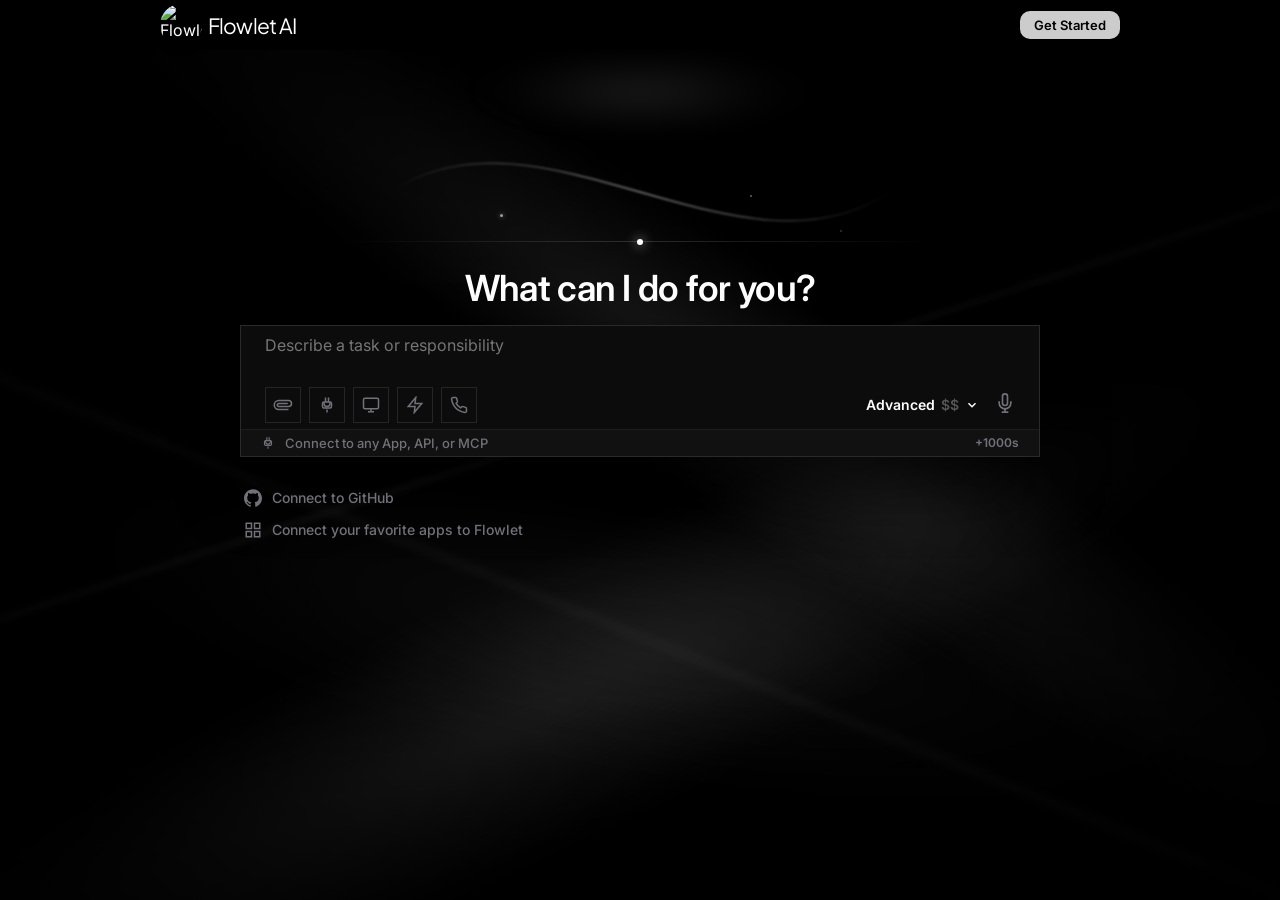
==== commit ac7d35dc: "Add files via upload" ====
--- a/dashboard.html
+++ b/dashboard.html
@@ -64,7 +64,7 @@
     checkAuth();
   </script>
   <link
-    href="https://fonts.googleapis.com/css2?family=Inter:wght@300;400;500;600;700&family=Playfair+Display:wght@400;500;600&display=swap"
+    href="https://fonts.googleapis.com/css2?family=Inter:wght@300;400;500;600;700&family=Plus+Jakarta+Sans:wght@400;500;600;700&family=Playfair+Display:wght@400;500;600&display=swap"
     rel="stylesheet" />
 
   <style>
@@ -397,7 +397,7 @@
     }
 
     #home {
-      background: #000000;
+      background: transparent;
       flex: 1;
       display: flex;
       flex-direction: column;
@@ -405,6 +405,10 @@
       padding-bottom: 80px;
       border: none;
       box-shadow: none;
+      height: 100vh;
+      min-height: 100vh;
+      position: relative;
+      overflow: hidden;
     }
 
     .home-inner {
@@ -1716,15 +1720,17 @@
   <!-- MAIN -->
   <div class="main">
     <div class="topbar"
-      style="background: transparent; border:none; box-shadow:none; padding:24px 40px; display:flex; justify-content:space-between; align-items:center;">
-      <div></div>
-      <div id="authButtons" style="display:flex;gap:20px;align-items:center;font-family:var(--f);">
-        <button onclick="window.location.href='login.html'"
-          style="background:transparent;border:none;color:#a1a1aa;font-weight:600;font-size:14px;cursor:pointer;padding:6px 12px;border-radius:4px;font-family:var(--f);transition:color 0.2s;" onmouseover="this.style.color='#fff'" onmouseout="this.style.color='#a1a1aa'">Log
-          in</button>
-        <button id="signUpGoBtn" onclick="window.location.href='login.html?mode=signup'"
-          style="background:#ffffff;border:none;color:#000000;font-weight:600;font-size:14px;cursor:pointer;padding:10px 22px;border-radius:4px;font-family:var(--f);box-shadow: 0 4px 12px rgba(255,255,255,0.1);transition:transform 0.2s;" onmouseover="this.style.transform='translateY(-1px)'" onmouseout="this.style.transform='translateY(0)'">Sign
-          up</button>
+      style="background: transparent; border:none; box-shadow:none; padding:4px 40px; display:flex; justify-content:space-between; align-items:center; position: relative; z-index: 9998; isolation: isolate; pointer-events: all;">
+      <div style="display:flex; align-items:center; gap:6px; z-index:100; cursor:pointer; margin-left: 120px;" onclick="window.location.reload()">
+        <img src="file:///C:/Users/parik/.gemini/antigravity/brain/5fe7fa51-1c80-4c3d-8a13-14e8092f3297/media__1778751501153.jpg" alt="Flowlet Logo" style="width: 42px; height: 42px; border-radius: 50%; object-fit: cover; box-shadow: 0 0 10px rgba(0,0,0,0.5);">
+        <span style="color:#ffffff; font-weight:400; font-family:'Plus Jakarta Sans', sans-serif; font-size:21px; letter-spacing:-0.04em;">Flowlet AI</span>
+      </div>
+      <div style="z-index:100; margin-right: 120px;">
+        <button id="getStartedBtn"
+          onclick="event.preventDefault(); var m=document.getElementById('authModalOverlay');if(m){m.style.display='flex';void m.offsetWidth;m.style.opacity='1';var c=document.getElementById('authModalContent');if(c)c.style.transform='scale(1)';}"
+          style="background:#cccccc; border:none; color:#000000; font-weight:600; font-size:13px; cursor:pointer; padding:6px 14px; border-radius:10px; font-family:var(--f); transition: background 0.2s, transform 0.2s;" onmouseover="this.style.background='#e0e0e0'; this.style.transform='scale(1.02)'" onmouseout="this.style.background='#cccccc'; this.style.transform='scale(1)'">
+          Get Started
+        </button>
       </div>
       <div id="userProfile" style="display:none;gap:10px;align-items:center;font-family:var(--f);">
         <div id="user-button"></div>
@@ -1735,12 +1741,66 @@
       </div>
     </div>
 
-    <!-- HOME -->
-    <div id="home">
-      <div id="landing-page" style="flex: 1; display: flex; flex-direction: column; align-items: center; justify-content: center; padding-top: 15vh; padding-bottom: 10vh; position: relative; width: 100%;">
+    <!-- HOME (padding-top accounts for fixed topbar) -->
+    <div id="home" style="background: #000; position: relative;">      
+      <!-- Premium Fluid Background (Matched to Screenshot) -->
+      <div style="position: absolute; inset: 0; pointer-events: none; z-index: 0; overflow: hidden;">
         
-
-        <h1 style="font-size: 32px; font-weight: 500; color: #fff; margin-bottom: 40px; font-family: var(--f); letter-spacing: -0.02em;">What should we build in New project?</h1>
+        <!-- Base Pure Black -->
+        <div style="position: absolute; inset: 0; background: #000;"></div>
+
+        <!-- Fluid Swirl 1 (Left) - Increased visibility -->
+        <div style="position: absolute; top: 5%; left: -30%; width: 140vw; height: 140vh; background: radial-gradient(ellipse at center, rgba(100,100,100,0.25) 0%, transparent 60%); transform: rotate(-25deg) scale(1, 0.25); filter: blur(35px);"></div>
+        
+        <!-- Fluid Swirl 2 (Top Right) - Increased visibility -->
+        <div style="position: absolute; top: -40%; right: -30%; width: 150vw; height: 150vh; background: radial-gradient(ellipse at center, rgba(110,110,110,0.2) 0%, transparent 60%); transform: rotate(35deg) scale(1, 0.2); filter: blur(40px);"></div>
+        
+        <!-- Fluid Swirl 3 (Center) - Increased visibility -->
+        <div style="position: absolute; top: 15%; left: 0; width: 100vw; height: 100vh; background: radial-gradient(ellipse at center, rgba(80,80,80,0.15) 0%, transparent 60%); transform: rotate(10deg) scale(1, 0.35); filter: blur(50px);"></div>
+
+        <!-- Faint light streaks - Increased visibility -->
+        <div style="position: absolute; top: 40%; left: -20%; width: 140vw; height: 2px; background: rgba(255,255,255,0.12); transform: rotate(-18deg); filter: blur(3px);"></div>
+        <div style="position: absolute; top: 65%; right: -20%; width: 140vw; height: 3px; background: rgba(255,255,255,0.08); transform: rotate(22deg); filter: blur(4px);"></div>
+
+
+
+        <!-- Deep Dark Vignette Overlay (Reduced so design shows through) -->
+        <div style="position: absolute; inset: 0; background: radial-gradient(ellipse at center, transparent 30%, rgba(0,0,0,0.5) 70%, rgba(0,0,0,0.9) 100%);"></div>
+      </div>
+      <div id="landing-page" style="flex: 1; display: flex; flex-direction: column; align-items: center; justify-content: flex-start; padding-top: 8vh; padding-bottom: 10vh; position: relative; width: 100%; z-index: 1;">
+
+        <!-- PREMIUM DECORATIVE ELEMENT: Orbital Flow -->
+        <div style="position: relative; width: 100%; display: flex; justify-content: center; align-items: flex-end; height: 120px; margin-bottom: 24px; flex-shrink: 0;">
+          
+          <!-- Small Fluid Smoke Glow -->
+          <div style="position: absolute; bottom: -50px; left: 50%; transform: translateX(-50%) scale(1, 0.3); width: 400px; height: 400px; background: radial-gradient(ellipse at center, rgba(120,120,120,0.2) 0%, transparent 50%); filter: blur(30px); pointer-events: none;"></div>
+
+          <!-- Abstract Sweeping Light Curve (S-Curve) -->
+          <svg style="position: absolute; bottom: 0; left: 50%; transform: translateX(-50%); width: 500px; height: 100px; pointer-events: none; overflow: visible;" viewBox="0 0 500 100">
+             <path d="M 0 50 C 150 -50, 350 150, 500 50" fill="none" stroke="url(#gradientSweep)" stroke-width="1.5" style="filter: blur(1px);" />
+             <defs>
+               <linearGradient id="gradientSweep" x1="0%" y1="0%" x2="100%" y2="0%">
+                 <stop offset="0%" stop-color="rgba(255,255,255,0)" />
+                 <stop offset="50%" stop-color="rgba(255,255,255,0.5)" />
+                 <stop offset="100%" stop-color="rgba(255,255,255,0)" />
+               </linearGradient>
+             </defs>
+          </svg>
+
+          <!-- Horizontal Baseline -->
+          <div style="position: absolute; bottom: 0; left: 50%; transform: translateX(-50%); width: 600px; height: 1px; background: linear-gradient(to right, transparent 0%, rgba(255,255,255,0.15) 50%, transparent 100%);"></div>
+
+          <!-- Central Core Node -->
+          <div style="position: absolute; bottom: -3px; left: 50%; transform: translateX(-50%); width: 6px; height: 6px; background: #fff; border-radius: 50%; box-shadow: 0 0 12px rgba(255,255,255,0.8), 0 0 24px rgba(255,255,255,0.4);"></div>
+
+          <!-- Sweeping Particles -->
+          <div style="position: absolute; bottom: 25px; left: calc(50% - 140px); width: 3px; height: 3px; background: rgba(255,255,255,0.6); border-radius: 50%; box-shadow: 0 0 5px rgba(255,255,255,0.5);"></div>
+          <div style="position: absolute; bottom: 45px; left: calc(50% + 110px); width: 2px; height: 2px; background: rgba(255,255,255,0.4); border-radius: 50%;"></div>
+          <div style="position: absolute; bottom: 10px; left: calc(50% + 200px); width: 2px; height: 2px; background: rgba(255,255,255,0.2); border-radius: 50%;"></div>
+        </div>
+
+        <!-- Headline -->
+        <h1 style="font-size: 36px; font-weight: 600; color: #ffffff; margin-bottom: 15px; font-family: var(--f); letter-spacing: -0.02em; text-align: center;">What can I do for you?</h1>
 
         <!-- NEW REDESIGNED INPUT BOX (Matched to Screenshot) -->
         <div style="width: 100%; max-width: 800px; background: #0c0c0c; border: 1px solid rgba(255,255,255,0.12); border-radius: 0; overflow: hidden; display: flex; flex-direction: column; box-shadow: 0 30px 60px rgba(0,0,0,0.5);">
@@ -3061,48 +3121,58 @@
       }
 
       const nvidiaKey = "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".trim();
+      const geminiKey = "AIzaSyAlC7NGuG-GaKScXaFkB1dOfjuU8wXKTJU";
       var selectedModelName = "meta/llama-3.1-405b-instruct";
 
-      fetch('/api/chat', {
-        method: 'POST',
-        signal: window.currentAbortController.signal,
-        headers: {
-          'Content-Type': 'application/json'
-        },
-        body: JSON.stringify({
-          model: selectedModelName,
-          messages: msgs
-        })
-      })
-        .then(function (r) { 
-          if (!r.ok) {
-            return r.json().then(err => { 
-              throw new Error(err.error ? err.error.message : 'API Error: ' + r.status + ' ' + r.statusText); 
-            }).catch(() => {
-              throw new Error('Network response was not ok (Status: ' + r.status + ')');
-            });
+      async function callAI(messages) {
+        // First try NVIDIA via proxy
+        try {
+          const proxyRes = await fetch('/api/chat', {
+            method: 'POST',
+            signal: window.currentAbortController.signal,
+            headers: { 'Content-Type': 'application/json' },
+            body: JSON.stringify({ model: selectedModelName, messages: messages })
+          });
+          if (proxyRes.ok) {
+            const data = await proxyRes.json();
+            if (data.choices && data.choices[0] && data.choices[0].message) {
+              return data.choices[0].message.content;
+            }
           }
-          return r.json(); 
-        })
-        .then(function (d) {
+        } catch(proxyErr) {
+          console.warn('Proxy unavailable, falling back to Gemini:', proxyErr.message);
+        }
+        // Fallback: Direct Gemini API
+        const gemRes = await fetch('https://generativelanguage.googleapis.com/v1beta/openai/chat/completions', {
+          method: 'POST',
+          signal: window.currentAbortController.signal,
+          headers: { 'Authorization': 'Bearer ' + geminiKey, 'Content-Type': 'application/json' },
+          body: JSON.stringify({ model: 'gemini-2.0-flash', messages: messages })
+        });
+        if (!gemRes.ok) {
+          const err = await gemRes.json().catch(() => ({}));
+          throw new Error(err.error ? err.error.message : 'API Error ' + gemRes.status);
+        }
+        const gemData = await gemRes.json();
+        if (gemData.choices && gemData.choices[0] && gemData.choices[0].message) {
+          return gemData.choices[0].message.content;
+        }
+        throw new Error('No valid response from API');
+      }
+
+      callAI(msgs)
+        .then(function(content) {
           if (window.stopStream) return;
           typ(false);
-          var rep;
-          if (d.error) {
-            rep = 'NVIDIA Error: ' + (d.error.message || JSON.stringify(d.error));
-          } else if (d.choices && d.choices[0] && d.choices[0].message) {
-            rep = clean(d.choices[0].message.content);
-          } else {
-            rep = 'Unexpected API response structure.';
-          }
+          var rep = clean(content);
           addMsg('ai', rep, true, true); push('ai', rep);
           resetSendButtons();
         })
-        .catch(function (e) {
+        .catch(function(e) {
           if (e.name === 'AbortError') return;
           typ(false);
-          console.error('NVIDIA Fetch error:', e);
-          addMsg('ai', 'Fetch Error: ' + e.message + '. (Note: NVIDIA API may block direct browser requests due to CORS. You might need a backend proxy.)');
+          console.error('Chat Error:', e);
+          addMsg('ai', 'Error: ' + e.message);
           resetSendButtons();
         });
     }
@@ -3694,32 +3764,170 @@
   <script>
     window.addEventListener('load', async function () {
       if (!window.Clerk) return;
-      await Clerk.load();
-
-      if (Clerk.user) {
-        const userButtonEl = document.getElementById('user-button');
-        if (userButtonEl) {
-          Clerk.mountUserButton(userButtonEl, {
-            appearance: {
-              elements: {
-                userButtonAvatarBox: {
-                  width: '32px',
-                  height: '32px',
-                  borderRadius: '50%',
-                  border: '1px solid #e5e7eb'
+      try {
+        await Clerk.load();
+        if (Clerk.user) {
+          const userButtonEl = document.getElementById('user-button');
+          if (userButtonEl) {
+            Clerk.mountUserButton(userButtonEl, {
+              appearance: {
+                elements: {
+                  userButtonAvatarBox: {
+                    width: '32px',
+                    height: '32px',
+                    borderRadius: '50%',
+                    border: '1px solid #e5e7eb'
+                  }
                 }
               }
-            }
-          });
+            });
+          }
         }
-      } else {
-        // Redirect to login or open sign in
-        Clerk.openSignIn({
-          afterSignInUrl: window.location.href,
-          appearance: {
-            variables: {
-              colorPrimary: '#ff7a59'
-            }
+        // No auto sign-in - let our custom Get Started modal handle it
+      } catch(e) {
+        console.warn('Clerk load error:', e);
+      }
+    });
+  </script>
+  <style>
+    .auth-social-btn {
+      background: #ffffff;
+      color: #000000;
+      border: none;
+      padding: 10px 16px;
+      border-radius: 8px;
+      font-family: var(--f);
+      font-weight: 500;
+      font-size: 14px;
+      display: flex;
+      align-items: center;
+      gap: 12px;
+      cursor: pointer;
+      transition: transform 0.2s, background 0.2s;
+    }
+    .auth-social-btn:hover {
+      background: #f0f0f0;
+      transform: translateY(-1px);
+    }
+    .auth-input-field {
+      background: #1a1a1a;
+      border: 1px solid #333;
+      color: #fff;
+      padding: 12px 16px;
+      border-radius: 8px;
+      font-family: var(--f);
+      font-size: 14px;
+      outline: none;
+      transition: border-color 0.2s;
+      box-sizing: border-box;
+      width: 100%;
+    }
+    .auth-input-field:focus {
+      border-color: #666;
+    }
+    .auth-input-field::placeholder {
+      color: #666;
+    }
+  </style>
+
+  <!-- Auth Modal -->
+  <div id="authModalOverlay" style="display: none; position: fixed; inset: 0; background: rgba(0,0,0,0.6); backdrop-filter: blur(8px); z-index: 9999; justify-content: center; align-items: center; opacity: 0; transition: opacity 0.3s ease;">
+    <div id="authModalContent" style="background: #111111; width: 400px; border-radius: 16px; padding: 32px; position: relative; box-shadow: 0 20px 40px rgba(0,0,0,0.5); border: 1px solid rgba(255,255,255,0.05); transform: scale(0.95); transition: transform 0.3s ease;">
+      
+      <!-- Close Button -->
+      <button onclick="closeAuthModal()" style="position: absolute; top: 16px; right: 16px; background: transparent; border: none; color: #888; cursor: pointer; padding: 4px; border-radius: 50%; display: flex; justify-content: center; align-items: center; transition: color 0.2s;" onmouseover="this.style.color='#fff'" onmouseout="this.style.color='#888'">
+        <svg width="20" height="20" viewBox="0 0 24 24" fill="none" stroke="currentColor" stroke-width="2"><line x1="18" y1="6" x2="6" y2="18"></line><line x1="6" y1="6" x2="18" y2="18"></line></svg>
+      </button>
+      
+      <!-- Logo -->
+      <img src="file:///C:/Users/parik/.gemini/antigravity/brain/5fe7fa51-1c80-4c3d-8a13-14e8092f3297/media__1778751501153.jpg" style="width: 32px; height: 32px; border-radius: 50%; margin-bottom: 16px;">
+      
+      <!-- Header -->
+      <h2 style="color: #fff; font-size: 20px; font-weight: 600; font-family: var(--f); margin-bottom: 4px;">Welcome back</h2>
+      <p style="color: #888; font-size: 14px; font-family: var(--f); margin-bottom: 24px;">Sign in to continue</p>
+      
+      <!-- Social Buttons -->
+      <div style="display: flex; flex-direction: column; gap: 12px; margin-bottom: 24px;">
+        <button class="auth-social-btn" onclick="alert('Google login simulating...'); window.location.reload();">
+          <svg width="18" height="18" viewBox="0 0 24 24" xmlns="http://www.w3.org/2000/svg"><path d="M22.56 12.25c0-.78-.07-1.53-.2-2.25H12v4.26h5.92c-.26 1.37-1.04 2.53-2.21 3.31v2.77h3.57c2.08-1.92 3.28-4.74 3.28-8.09z" fill="#4285F4"/><path d="M12 23c2.97 0 5.46-.98 7.28-2.66l-3.57-2.77c-.98.66-2.23 1.06-3.71 1.06-2.86 0-5.29-1.93-6.16-4.53H2.18v2.84C3.99 20.53 7.7 23 12 23z" fill="#34A853"/><path d="M5.84 14.09c-.22-.66-.35-1.36-.35-2.09s.13-1.43.35-2.09V7.07H2.18C1.43 8.55 1 10.22 1 12s.43 3.45 1.18 4.93l2.85-2.22.81-.62z" fill="#FBBC05"/><path d="M12 5.38c1.62 0 3.06.56 4.21 1.64l3.15-3.15C17.45 2.09 14.97 1 12 1 7.7 1 3.99 3.47 2.18 7.07l3.66 2.84c.87-2.6 3.3-4.53 6.16-4.53z" fill="#EA4335"/></svg>
+          Continue with Google
+          <span style="margin-left: auto; font-size: 11px; background: #eee; padding: 2px 6px; border-radius: 4px; color: #666;">Last used</span>
+        </button>
+        <button class="auth-social-btn" onclick="alert('GitHub login simulating...'); window.location.reload();">
+          <svg width="18" height="18" viewBox="0 0 24 24" fill="currentColor"><path d="M12 0c-6.626 0-12 5.373-12 12 0 5.302 3.438 9.8 8.207 11.387.599.111.793-.261.793-.577v-2.234c-3.338.726-4.033-1.416-4.033-1.416-.546-1.387-1.333-1.756-1.333-1.756-1.089-.745.083-.729.083-.729 1.205.084 1.839 1.237 1.839 1.237 1.07 1.834 2.807 1.304 3.492.997.107-.775.418-1.305.762-1.604-2.665-.305-5.467-1.334-5.467-5.931 0-1.311.469-2.381 1.236-3.221-.124-.303-.535-1.524.117-3.176 0 0 1.008-.322 3.301 1.23.957-.266 1.983-.399 3.003-.404 1.02.005 2.047.138 3.006.404 2.291-1.552 3.297-1.23 3.297-1.23.653 1.653.242 2.874.118 3.176.77.84 1.235 1.911 1.235 3.221 0 4.609-2.807 5.624-5.479 5.921.43.372.823 1.102.823 2.222v3.293c0 .319.192.694.801.576 4.765-1.589 8.199-6.086 8.199-11.386 0-6.627-5.373-12-12-12z"/></svg>
+          Continue with GitHub
+        </button>
+        <button class="auth-social-btn" onclick="alert('Apple login simulating...'); window.location.reload();">
+          <svg width="18" height="18" viewBox="0 0 24 24" fill="currentColor"><path d="M17.05 20.28c-.98.95-2.05.88-3.08.4-1.09-.5-2.08-.48-3.24 0-1.44.62-2.2.44-3.06-.4-1.27-1.17-3.46-4.19-3.46-7.14 0-3.45 2.01-5.11 3.99-5.11 1.12 0 2.05.48 2.85.48.86 0 1.92-.55 3.25-.55 1.48 0 2.84.66 3.76 1.83-3.14 1.77-2.6 5.86.6 7.21-.6 1.55-1.1 2.5-1.61 3.28zM12.03 7.25c-.15-2.23 1.66-4.07 3.74-4.25.3 2.4-2.06 4.29-3.74 4.25z"/></svg>
+          Continue with Apple
+        </button>
+      </div>
+      
+      <!-- Divider -->
+      <div style="display: flex; align-items: center; margin-bottom: 24px;">
+        <div style="flex: 1; height: 1px; background: rgba(255,255,255,0.1);"></div>
+        <span style="padding: 0 16px; color: #666; font-size: 12px; font-weight: 600; font-family: var(--f);">OR</span>
+        <div style="flex: 1; height: 1px; background: rgba(255,255,255,0.1);"></div>
+      </div>
+      
+      <!-- Inputs -->
+      <div style="display: flex; flex-direction: column; gap: 12px; margin-bottom: 24px;">
+        <input type="email" placeholder="Email" class="auth-input-field">
+        <div style="position: relative;">
+          <input type="password" placeholder="Password" class="auth-input-field" style="padding-right: 40px;">
+          <svg style="position: absolute; right: 12px; top: 12px; color: #666; cursor: pointer; transition: color 0.2s;" onmouseover="this.style.color='#aaa'" onmouseout="this.style.color='#666'" width="18" height="18" viewBox="0 0 24 24" fill="none" stroke="currentColor" stroke-width="2"><path d="M1 12s4-8 11-8 11 8 11 8-4 8-11 8-11-8-11-8z"></path><circle cx="12" cy="12" r="3"></circle></svg>
+        </div>
+      </div>
+      
+      <!-- Sign In Button -->
+      <button onclick="var btn=this; btn.textContent='Signing in...'; setTimeout(function(){ window.closeAuthModal(); }, 1000);" style="width: 100%; background: #666; color: #111; font-weight: 600; font-family: var(--f); border: none; padding: 12px; border-radius: 8px; cursor: pointer; margin-bottom: 16px; transition: 0.2s;" onmouseover="this.style.background='#888'" onmouseout="this.style.background='#666'">Sign In</button>
+      
+      <!-- Footer Links -->
+      <div style="text-align: center; margin-bottom: 32px;">
+        <a href="#" style="color: #aaa; font-size: 13px; text-decoration: none; font-family: var(--f);">Don't have an account? <span style="color: #fff;">Sign up</span></a>
+      </div>
+      
+      <div style="text-align: left;">
+        <p style="color: #555; font-size: 11px; font-family: var(--f); margin: 0; line-height: 1.5;">By continuing, you agree to our</p>
+        <p style="color: #555; font-size: 11px; font-family: var(--f); margin: 0; line-height: 1.5;"><a href="#" style="color: #777; text-decoration: underline;">Terms of Service</a> & <a href="#" style="color: #777; text-decoration: underline;">Privacy Policy</a></p>
+      </div>
+    </div>
+  </div>
+
+  <script>
+    // Make functions globally available
+    window.openAuthModal = function() {
+      const modal = document.getElementById('authModalOverlay');
+      const content = document.getElementById('authModalContent');
+      if (!modal || !content) { 
+        console.error('Auth modal not found');
+        return; 
+      }
+      modal.style.display = 'flex';
+      // Trigger reflow for animation
+      void modal.offsetWidth;
+      modal.style.opacity = '1';
+      content.style.transform = 'scale(1)';
+    };
+
+    window.closeAuthModal = function() {
+      const modal = document.getElementById('authModalOverlay');
+      const content = document.getElementById('authModalContent');
+      if (!modal || !content) return;
+      modal.style.opacity = '0';
+      content.style.transform = 'scale(0.95)';
+      setTimeout(function() {
+        modal.style.display = 'none';
+      }, 300);
+    };
+
+    // Close on click outside - attach after DOM is ready
+    document.addEventListener('DOMContentLoaded', function() {
+      const overlay = document.getElementById('authModalOverlay');
+      if (overlay) {
+        overlay.addEventListener('click', function(e) {
+          if (e.target === this) {
+            window.closeAuthModal();
           }
         });
       }
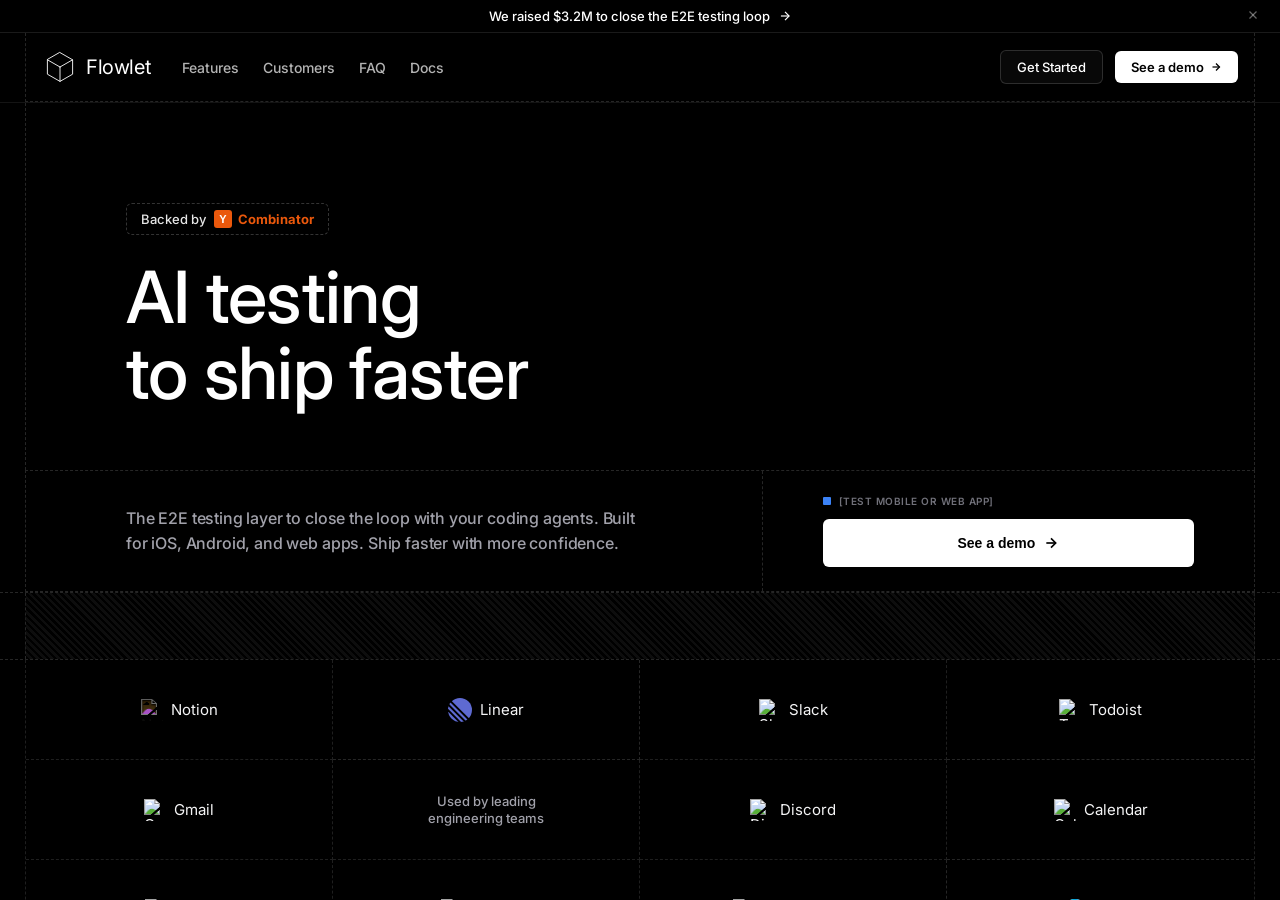
==== commit 51fdbc63: "Add files via upload" ====
--- a/dashboard.html
+++ b/dashboard.html
@@ -7,12 +7,9 @@
   <meta name="description"
     content="Flowlet AI is a premium, seamlessly integrated AI workspace. Automate your Gmail, manage your calendar, and execute intelligent prompt templates with a state-of-the-art assistant designed to boost your productivity and boundless creativity." />
   <title>Dashboard - Flowlet AI</title>
-  <script 
-    async 
-    data-clerk-publishable-key="pk_test_YWNlLXdhaG9vLTM2LmNsZXJrLmFjY291bnRzLmRldiQ" 
-    src="https://cdn.jsdelivr.net/npm/@clerk/clerk-js@latest/dist/clerk.browser.js" 
-    type="text/javascript">
-  </script>
+  <script async data-clerk-publishable-key="pk_test_YWNlLXdhaG9vLTM2LmNsZXJrLmFjY291bnRzLmRldiQ"
+    src="https://cdn.jsdelivr.net/npm/@clerk/clerk-js@latest/dist/clerk.browser.js" type="text/javascript">
+    </script>
   <!-- SUPABASE AUTH GUARD & GOOGLE IDENTITY SERVICES -->
   <script src="https://cdn.jsdelivr.net/npm/@supabase/supabase-js@2"></script>
   <script>
@@ -64,7 +61,7 @@
     checkAuth();
   </script>
   <link
-    href="https://fonts.googleapis.com/css2?family=Inter:wght@300;400;500;600;700&family=Plus+Jakarta+Sans:wght@400;500;600;700&family=Playfair+Display:wght@400;500;600&display=swap"
+    href="https://fonts.googleapis.com/css2?family=Inter:wght@300;400;500;600;700&family=Playfair+Display:wght@400;500;600&display=swap"
     rel="stylesheet" />
 
   <style>
@@ -141,11 +138,11 @@
     }
 
     .toggle-btn:hover {
-      color: #000;
+      color: #fff;
     }
 
     .nav-card {
-      background: #000000;
+      background: #0a0a0a;
       border: 1px solid var(--b1);
       border-radius: 12px;
       display: flex;
@@ -153,23 +150,6 @@
       padding: 4px;
       gap: 4px;
       margin-bottom: 24px;
-    }
-
-    /* ── LAYOUT ── */
-    #root {
-      display: flex;
-      height: 100vh;
-      background: #000000;
-    }
-
-    #sidebar {
-      width: 250px;
-      border-right: 1px solid var(--b1);
-      display: flex;
-      flex-direction: column;
-      background: #000000;
-      transition: .3s;
-      z-index: 100
     }
 
     .ib {
@@ -187,20 +167,20 @@
     }
 
     .ib:hover {
-      background: #f5f5f5;
+      background: #111;
     }
 
     .ib.on {
-      background: #ffffff;
+      background: #0a0a0a;
       border: 1px solid var(--b1);
-      color: #000;
+      color: #fff;
     }
 
     .circular-btn {
       width: 32px;
       height: 32px;
       border-radius: 50%;
-      background: #ffffff;
+      background: #0a0a0a;
       border: 1px solid var(--b1);
       display: flex;
       align-items: center;
@@ -211,7 +191,7 @@
     }
 
     .circular-btn:hover {
-      background: #f9fafb;
+      background: #111;
     }
 
     .ib-bot {
@@ -238,32 +218,55 @@
 
     /* ── SIDEBAR ── */
     .sidebar {
-      display: none !important;
-      width: 0 !important;
-    }
+      width: 240px;
+      background: #000000;
+      border-right: 1px solid rgba(255, 255, 255, 0.05);
+      height: 100vh;
+      display: flex;
+      flex-direction: column;
+      padding: 16px 12px;
+      font-family: 'Inter', sans-serif;
+      flex-shrink: 0;
+      z-index: 100;
+      position: sticky;
+      top: 0;
+      transition: width 0.25s ease, padding 0.25s ease, opacity 0.2s;
+      overflow: hidden;
+    }
+
     .sidebar.hidden {
-      display: none !important;
-    }
-
+      width: 0;
+      padding: 0;
+      opacity: 0;
+      pointer-events: none;
+      border-right: none;
+    }
+
+    /* Floating button to re-open sidebar when hidden */
     #sb-open-btn {
       display: none;
       position: fixed;
       top: 16px;
       left: 16px;
       z-index: 200;
-      background: #18181b;
-      border: 1px solid #27272a;
+      background: #0a0a0a;
+      border: 1px solid rgba(255, 255, 255, 0.08);
       border-radius: 6px;
       width: 32px;
       height: 32px;
       align-items: center;
       justify-content: center;
       cursor: pointer;
-      color: #fff;
-      box-shadow: 0 2px 8px rgba(0,0,0,0.5);
-    }
-    #sb-open-btn:hover { background: #27272a; }
-    .sidebar.hidden ~ * #sb-open-btn { display: flex; }
+      box-shadow: 0 2px 8px rgba(0, 0, 0, 0.08);
+    }
+
+    #sb-open-btn:hover {
+      background: #111;
+    }
+
+    .sidebar.hidden~* #sb-open-btn {
+      display: flex;
+    }
 
     .sb-close-btn {
       margin-left: auto;
@@ -274,112 +277,106 @@
       align-items: center;
       justify-content: center;
       cursor: pointer;
-      color: #91918e;
+      color: #a1a1aa;
       flex-shrink: 0;
-      transition: 0.1s;
-    }
-    .sb-close-btn:hover { background: #efefed; color: #37352f; }
-
-    .sb-user {
-      display: flex;
-      align-items: center;
-      gap: 8px;
-      padding: 6px 12px;
-      border-radius: 4px;
+    }
+
+    .sb-close-btn:hover {
+      background: #111;
+      color: #fff;
+    }
+
+    .sb-label {
+      font-size: 11px;
+      font-weight: 600;
+      color: #52525b;
+      padding: 4px 8px;
+      text-transform: uppercase;
+      letter-spacing: 0.05em;
+      margin-top: 10px;
+      margin-bottom: 2px;
+    }
+
+    .sb-item {
+      display: flex;
+      align-items: center;
+      gap: 12px;
+      padding: 6px 10px;
+      border-radius: 8px;
+      font-size: 14px;
+      color: #a1a1aa;
       cursor: pointer;
-      margin: 12px 12px 16px;
-      transition: 0.1s;
-    }
-    .sb-user:hover { background: rgba(255,255,255,0.05); }
-
-    .sb-user-av {
-      font-size: 16px;
-      display: flex;
-      align-items: center;
-      justify-content: center;
-    }
-
-    .sb-user-name {
-      font-size: 14px;
-      font-weight: 500;
-      color: #ffffff;
-      overflow: hidden;
-      text-overflow: ellipsis;
-      white-space: nowrap;
-    }
-
-    .sb-section {
-      margin-bottom: 24px;
-    }
-
-    .sb-label {
-      font-size: 13px;
-      font-weight: 500;
-      color: #71717a;
-      padding: 10px 16px;
-      display: flex;
-      justify-content: space-between;
-      align-items: center;
-    }
-
-    .sb-item {
-      display: flex;
-      align-items: center;
-      gap: 12px;
-      padding: 8px 16px;
-      font-size: 15px;
-      font-weight: 400;
-      color: #e5e5e5;
-      cursor: pointer;
-      transition: background 0.2s, color 0.2s;
-      position: relative;
-    }
-
-    .sb-item:hover {
-      background: rgba(255,255,255,0.05);
-    }
-
-    .sb-item.on {
-      background: rgba(255,255,255,0.08);
+      transition: all 0.2s ease;
+      background: transparent;
+      border: none;
+      text-decoration: none;
+      width: 100%;
+      box-sizing: border-box;
+    }
+
+    .sb-item:hover,
+    .sb-item.on,
+    .sb-item.active {
+      background: rgba(255, 255, 255, 0.07);
       color: #ffffff;
     }
 
     .sb-item svg {
       width: 18px;
       height: 18px;
-      color: #71717a;
-      flex-shrink: 0;
-    }
-
-    .sb-item:hover svg {
+      color: inherit;
+      stroke-width: 2;
+    }
+
+    .sb-item.on svg {
+      color: #fff;
+    }
+
+    .sb-upgrade-pill {
+      border: 1.5px solid rgba(255, 255, 255, 0.15);
+      border-radius: 9999px;
+      padding: 6px 14px;
+      font-size: 13px;
+      font-weight: 500;
       color: #ffffff;
-    }
-
-    .sb-badge {
-      background: #2a2a2a;
-      color: #a1a1aa;
-      font-size: 11px;
-      font-weight: 600;
-      padding: 2px 8px;
-      border-radius: 10px;
-      margin-left: auto;
-    }
-
-    .sb-time {
-      font-size: 13px;
-      color: #71717a;
-      margin-left: auto;
-    }
-
-    .sb-footer {
-      margin-top: auto;
-      padding: 16px;
-      border-top: 1px solid #2a2a2a;
-      display: flex;
-      flex-direction: column;
-      gap: 12px;
-    }
-
+      background: transparent;
+      cursor: pointer;
+      transition: all 0.2s;
+    }
+
+    .sb-upgrade-pill:hover {
+      border-color: rgba(255, 255, 255, 0.4);
+      background-color: rgba(255, 255, 255, 0.05);
+    }
+
+    /* Scrollbar for chat list in sidebar */
+    #tlist::-webkit-scrollbar {
+      width: 4px;
+    }
+    #tlist::-webkit-scrollbar-track {
+      background: transparent;
+    }
+    #tlist::-webkit-scrollbar-thumb {
+      background: rgba(255, 255, 255, 0.1);
+      border-radius: 2px;
+    }
+    #tlist::-webkit-scrollbar-thumb:hover {
+      background: rgba(255, 255, 255, 0.2);
+    }
+
+    /* Hover effect to switch time label and options button */
+    .sb-item:hover .sb-time-label {
+      display: none !important;
+    }
+    .sb-item:hover .t-opt-btn {
+      display: block !important;
+    }
+
+    .sb-res {
+      margin-top: 16px;
+      padding-top: 16px;
+      border-top: 1px solid rgba(255, 255, 255, 0.05);
+    }
 
     /* ── MAIN LAYOUT ── */
     .main {
@@ -387,8 +384,6 @@
       display: flex;
       flex-direction: column;
       height: 100vh;
-      width: 100%;
-      overflow-x: hidden;
       overflow-y: auto;
       background: #000000;
       border: none;
@@ -397,7 +392,7 @@
     }
 
     #home {
-      background: transparent;
+      background: #000000;
       flex: 1;
       display: flex;
       flex-direction: column;
@@ -405,10 +400,6 @@
       padding-bottom: 80px;
       border: none;
       box-shadow: none;
-      height: 100vh;
-      min-height: 100vh;
-      position: relative;
-      overflow: hidden;
     }
 
     .home-inner {
@@ -451,6 +442,7 @@
         text-align: center;
         padding: 40px 20px;
       }
+
       .hero-left {
         align-items: center;
         max-width: 100%;
@@ -458,8 +450,8 @@
     }
 
     .trust-pill {
-      background: #111111;
-      border: 1px solid var(--b1);
+      background: #0a0a0a;
+      border: 1px solid rgba(255, 255, 255, 0.08);
       border-radius: 20px;
       padding: 6px 16px;
       font-size: 13px;
@@ -469,6 +461,13 @@
       align-items: center;
       gap: 8px;
     }
+      font-size: 13px;
+      color: #666;
+      margin-bottom: 24px;
+      display: flex;
+      align-items: center;
+      gap: 8px;
+    }
 
     .cta-btns {
       display: flex;
@@ -478,12 +477,12 @@
 
     .cta-white {
       background: #ffffff;
-      border: 1px solid rgba(0, 0, 0, 0.1);
+      border: 1px solid #ffffff;
       border-radius: 4px;
       padding: 10px 20px;
       font-size: 15px;
       font-weight: 500;
-      color: #111;
+      color: #000;
       cursor: pointer;
       display: flex;
       align-items: center;
@@ -511,9 +510,10 @@
       flex-direction: column;
       align-items: center;
       width: 100%;
-      margin: 0;
+      max-width: 1100px;
+      margin: 0 auto;
       padding: 60px 20px;
-      background: var(--bg);
+      background: #000000;
     }
 
     .adv-subtitle {
@@ -528,10 +528,10 @@
 
     .adv-input-box {
       width: 100%;
-      max-width: 720px !important;
-      background: #09090b;
-      border: 1px solid var(--b1);
-      border-radius: 2px;
+      max-width: 480px !important;
+      background: #0a0a0a;
+      border: 1px solid rgba(255, 255, 255, 0.1);
+      border-radius: 4px;
       padding: 60px 16px !important;
       min-height: 170px;
       position: relative;
@@ -550,7 +550,7 @@
       resize: none;
       font-size: 15px;
       outline: none;
-      color: #fafafa;
+      color: #fff;
       padding: 0;
       min-height: 76px;
       font-family: var(--f);
@@ -562,8 +562,8 @@
       position: absolute;
       bottom: 12px;
       right: 12px;
-      background: #fafafa;
-      color: #000;
+      background: #000;
+      color: #fff;
       width: 28px;
       height: 28px;
       border-radius: 2px;
@@ -574,51 +574,8 @@
       transition: all 0.2s;
     }
 
-    /* ── MESSAGES AREA ── */
-    #adv-mh {
-      flex: 1;
-      width: 100%;
-      max-width: 800px;
-      margin: 0 auto !important;
-      display: flex !important;
-      flex-direction: column;
-      gap: 24px;
-      padding-top: 120px;
-    }
-
-    .chat-message {
-      display: flex;
-      flex-direction: column;
-      max-width: 85%;
-      margin-bottom: 20px;
-    }
-
-    .chat-message.user {
-      align-self: flex-end;
-    }
-
-    .chat-message.ai {
-      align-self: flex-start;
-    }
-
-    .message-content {
-      padding: 12px 16px;
-      border-radius: 12px;
-      font-size: 15px;
-      line-height: 1.5;
-    }
-
-    .chat-message.user .message-content {
-      background: #1a1a1b;
-      color: #fff;
-      border: 1px solid rgba(255,255,255,0.1);
-      border-radius: 12px 12px 0 12px;
-    }
-
-    .chat-message.ai .message-content {
-      background: transparent;
-      color: #fff;
-      padding-left: 0;
+    .adv-send-btn:hover {
+      background: #000;
     }
 
     .adv-connect-pills {
@@ -634,19 +591,19 @@
       align-items: center;
       gap: 8px;
       padding: 8px 16px;
-      background: #ffffff;
-      border: 1px solid #e5e7eb;
+      background: #0a0a0a;
+      border: 1px solid rgba(255, 255, 255, 0.1);
       border-radius: 2px;
       font-size: 14px;
-      color: #3f3f46;
+      color: #fff;
       font-weight: 500;
       cursor: pointer;
       transition: all 0.2s ease;
     }
 
     .adv-pill:hover {
-      border-color: #000;
-      background: #fafafa;
+      border-color: #fff;
+      background: #111;
       transform: translateY(-1px);
     }
 
@@ -663,7 +620,7 @@
     .adv-sheets-head {
       font-size: 18px;
       font-weight: 600;
-      color: #18181b;
+      color: #fff;
       margin-bottom: 24px;
     }
 
@@ -674,8 +631,8 @@
     }
 
     .adv-sheet-card {
-      background: #050505;
-      border: 1px solid var(--b1);
+      background: #0a0a0a;
+      border: 1px solid rgba(255, 255, 255, 0.1);
       border-radius: 4px;
       height: 200px;
       overflow: hidden;
@@ -687,7 +644,7 @@
 
     .adv-sheet-card:hover {
       border-color: #d1d5db;
-      box-shadow: 0 4px 12px rgba(0,0,0,0.04);
+      box-shadow: 0 4px 12px rgba(0, 0, 0, 0.04);
     }
 
     .adv-sheet-mock {
@@ -697,23 +654,23 @@
       border-radius: 2px;
       border: 1px solid #f3f4f6;
       background-image: linear-gradient(#f1f1f1 1px, transparent 1px),
-                        linear-gradient(90deg, #f1f1f1 1px, transparent 1px);
+        linear-gradient(90deg, #f1f1f1 1px, transparent 1px);
       background-size: 20px 20px;
     }
 
     .home-title {
-      font-size: 48px;
+      font-size: 56px;
       font-weight: 500;
       letter-spacing: -0.02em;
       text-align: center;
-      color: #0a0a0a;
+      color: #ffffff;
       margin-bottom: 16px;
       line-height: 1.1;
       font-family: 'Inter', sans-serif;
     }
 
     .home-subtitle {
-      color: #555;
+      color: #a1a1aa;
       font-size: 16px;
       margin-bottom: 44px;
       font-weight: 400;
@@ -729,6 +686,7 @@
         transform: translateY(20px);
         filter: blur(10px);
       }
+
       to {
         opacity: 1;
         transform: translateY(0);
@@ -739,13 +697,13 @@
     /* ── INPUT CARD ── */
     .icard {
       width: 100%;
-      max-width: 820px;
+      max-width: 480px;
       background: #0a0a0a;
-      border: 1px solid var(--b1);
+      border: 1px solid rgba(255, 255, 255, 0.1);
       border-radius: 0px;
       overflow: hidden;
       transition: border-color .2s, box-shadow .2s;
-      box-shadow: 0 4px 12px rgba(0,0,0,0.02);
+      box-shadow: 0 4px 12px rgba(0, 0, 0, 0.02);
     }
 
     .icard:focus-within {
@@ -926,7 +884,7 @@
       color: #555;
       cursor: pointer;
       border: 1px solid rgba(0, 0, 0, 0.05);
-      background: #ffffff;
+      background: #0a0a0a;
       font-family: var(--f);
       transition: .15s;
       display: flex;
@@ -935,46 +893,15 @@
       white-space: nowrap
     }
 
-    /* PREMIUM CHAT BOX */
-    .premium-chat-box textarea::placeholder {
-      color: #9ca3af;
-      opacity: 1;
-    }
-
-    .chat-icon-btn {
-      width: 32px;
-      height: 32px;
-      display: flex;
-      align-items: center;
-      justify-content: center;
-      color: #6b7280;
-      border: 1px solid #e5e7eb;
-      border-radius: 6px;
-      cursor: pointer;
-      transition: all 0.2s;
-      background: #fff;
-    }
-
-    .chat-icon-btn:hover {
-      background: #f3f4f6;
-      color: #111;
-      border-color: #d1d5db;
-    }
-
-    .chat-icon-btn svg {
-      width: 16px;
-      height: 16px;
-    }
-
     .tab:hover {
-      background: #0a0a0a;
+      background: #fcfcfc;
       transform: translateY(-1px)
     }
 
     .tab.on {
-      background: #1a1a1a;
-      color: #fff;
-      border-color: rgba(255, 255, 255, 0.1);
+      background: #ffffff;
+      color: #000;
+      border-color: #ffffff;
     }
 
     /* ── TEMPLATES GRID ── */
@@ -996,7 +923,7 @@
     }
 
     .tpl-card {
-      background: #050505;
+      background: #0a0a0a;
       border: 1px solid var(--b1);
       border-radius: 6px;
       padding: 32px;
@@ -1164,52 +1091,32 @@
     }
 
     .msg.user .bubble {
-      background: #f8f8f8;
-      color: #111827;
-      border: 1px solid #e5e7eb;
+      background: #1a1a1a;
+      color: #ffffff;
+      border: 1px solid rgba(255, 255, 255, 0.08);
       box-shadow: none;
       padding: 6px 14px;
     }
 
     .msg.ai .bubble {
       background: transparent;
-      color: var(--tx);
+      color: #ffffff;
       padding: 6px 0;
       font-size: 14.5px;
       font-weight: 400;
     }
 
-    /* Dark theme chat bubbles for adv-mh */
-    #adv-mh { display: flex; flex-direction: column; gap: 12px; }
-    #adv-mh .msg.user { align-items: flex-end; }
-    #adv-mh .msg.ai { align-items: flex-start; }
-    #adv-mh .msg.user .bubble {
-      background: rgba(255,255,255,0.07);
-      color: #f4f4f5;
-      border: 1px solid rgba(255,255,255,0.1);
-      padding: 10px 16px;
-      border-radius: 12px;
-      font-size: 15px;
-      max-width: 80%;
-    }
-    #adv-mh .msg.ai .bubble {
-      background: transparent;
-      color: #d4d4d8;
-      padding: 8px 4px;
-      font-size: 15px;
-      line-height: 1.7;
-    }
-
     .ai-text-wrap {
       font-size: 14.5px;
       line-height: 1.6;
-      color: var(--tx);
+      color: #ffffff;
       font-family: var(--f);
     }
 
     .ai-thought {
       margin-bottom: 6px;
     }
+
     .ai-thought summary {
       display: flex;
       align-items: center;
@@ -1221,30 +1128,36 @@
       user-select: none;
       list-style: none;
     }
+
     .ai-thought summary::-webkit-details-marker {
       display: none;
     }
+
     .ai-thought[open] summary svg {
       transform: rotate(90deg);
     }
+
     .ai-thought summary svg {
       transition: 0.2s;
     }
+
     .thought-content {
       font-size: 13.5px;
-      color: #6b7280;
+      color: #a1a1aa;
       padding: 6px 10px;
       margin-top: 4px;
-      border-left: 2px solid #e5e7eb;
-      background: #f9fafb;
+      border-left: 2px solid rgba(255, 255, 255, 0.1);
+      background: #111111;
       border-radius: 0 4px 4px 0;
     }
+
     .ai-actions {
       display: flex;
       align-items: center;
       gap: 8px;
       margin-top: 8px;
     }
+
     .ai-act-btn {
       background: transparent;
       border: none;
@@ -1257,6 +1170,7 @@
       border-radius: 4px;
       transition: 0.15s;
     }
+
     .ai-act-btn:hover {
       color: #4b5563;
       background: #f3f4f6;
@@ -1336,11 +1250,11 @@
     .chat-menu {
       display: none;
       position: absolute;
-      background: #ffffff;
-      border: 1px solid #e5e7eb;
+      background: #0a0a0a;
+      border: 1px solid rgba(255, 255, 255, 0.08);
       border-radius: 8px;
       padding: 6px;
-      box-shadow: 0 10px 25px rgba(0, 0, 0, 0.1);
+      box-shadow: 0 10px 40px rgba(0, 0, 0, 0.5);
       z-index: 9999;
       flex-direction: column;
       min-width: 140px;
@@ -1349,7 +1263,7 @@
     .chat-menu button {
       background: transparent;
       border: none;
-      color: #374151;
+      color: #fff;
       cursor: pointer;
       padding: 8px 12px;
       font-size: 13px;
@@ -1364,8 +1278,8 @@
     }
 
     .chat-menu button:hover {
-      background: #f3f4f6;
-      color: #111827;
+      background: #111;
+      color: #fff;
     }
 
     .chat-menu button.danger {
@@ -1453,7 +1367,8 @@
     }
 
     .modal-container {
-      background: #fff;
+      background: #000000;
+      border: 1px solid rgba(255, 255, 255, 0.08);
       width: 92%;
       max-width: 1150px;
       height: auto;
@@ -1471,19 +1386,19 @@
       display: flex;
       justify-content: space-between;
       align-items: flex-start;
-      border-bottom: 1px solid #f3f4f6;
+      border-bottom: 1px solid rgba(255, 255, 255, 0.05);
     }
 
     .modal-header h2 {
       font-size: 26px;
       font-weight: 700;
       margin-bottom: 6px;
-      color: #111;
+      color: #fff;
     }
 
     .modal-header p {
       font-size: 15px;
-      color: #6b7280;
+      color: #a1a1aa;
       font-weight: 400;
     }
 
@@ -1501,8 +1416,8 @@
     }
 
     .modal-close:hover {
-      background: #f3f4f6;
-      color: #111;
+      background: #111;
+      color: #fff;
     }
 
     .modal-nav {
@@ -1511,34 +1426,34 @@
       padding: 0 36px;
       border-bottom: 1px solid #f3f4f6;
       gap: 30px;
-      background: #fafafa;
+      background: #0a0a0a;
     }
 
     .modal-nav-item {
       padding: 16px 0;
       font-size: 14.5px;
       font-weight: 500;
-      color: #6b7280;
+      color: #a1a1aa;
       cursor: pointer;
       border-bottom: 2px solid transparent;
       transition: 0.2s;
     }
 
     .modal-nav-item.active {
-      color: #111;
-      border-bottom-color: #111;
+      color: #fff;
+      border-bottom-color: #fff;
     }
 
     .modal-search {
       margin-left: auto;
       display: flex;
       align-items: center;
-      background: #f3f4f6;
+      background: #111;
       border-radius: 10px;
       padding: 8px 14px;
       gap: 10px;
       width: 240px;
-      border: 1px solid #e5e7eb;
+      border: 1px solid rgba(255, 255, 255, 0.08);
     }
 
     .modal-search input {
@@ -1548,7 +1463,7 @@
       font-size: 14px;
       width: 100%;
       font-family: var(--f);
-      color: #111;
+      color: #fff;
     }
 
     .modal-content {
@@ -1557,7 +1472,7 @@
       display: grid;
       grid-template-columns: repeat(3, 1fr);
       gap: 0 40px;
-      background: #fff;
+      background: #000000;
     }
 
     .int-row {
@@ -1565,7 +1480,7 @@
       align-items: center;
       justify-content: space-between;
       padding: 16px 0;
-      border-bottom: 1px solid #f9fafb;
+      border-bottom: 1px solid rgba(255, 255, 255, 0.05);
       min-width: 0;
     }
 
@@ -1632,6 +1547,7 @@
         padding: 20px;
       }
     }
+
     .orange-powder {
       position: absolute;
       top: -30px;
@@ -1643,360 +1559,473 @@
       pointer-events: none;
       filter: blur(40px);
     }
+    /* DARK THEME OVERRIDE */
+    :root {
+      --bg: #000000;
+      --bg2: #000000;
+      --tx: #f3f4f6;
+      --mu: #a1a1aa;
+      --mu2: #71717a;
+      --ac: #ffffff;
+      --b1: rgba(255, 255, 255, 0.08);
+      --b2: rgba(255, 255, 255, 0.08);
+    }
+    body, #home, .main, #advanced-dashboard, .sidebar, .topbar {
+      background-color: var(--bg) !important;
+      color: var(--tx) !important;
+    }
+    .sidebar {
+      border-right: 1px solid var(--b2) !important;
+      background: var(--bg) !important;
+    }
+    .topbar {
+      border-bottom: 1px solid var(--b2) !important;
+    }
+    #authButtons button { color: #ffffff !important; }
+    #authButtons button:first-child { color: var(--mu) !important; }
+    #authButtons button:last-child { 
+      background: var(--bg2) !important; 
+      border: 1px solid var(--b2) !important; 
+      color: #ffffff !important;
+      box-shadow: none !important;
+    }
+    .sb-item { color: #ffffff !important; }
+    .sb-label { color: var(--mu) !important; }
+    .sb-item:hover, .sb-item.on, .sb-item.active {
+      background: rgba(255, 255, 255, 0.07) !important;
+      color: #ffffff !important;
+    }
+    .sb-item.on svg { color: #ffffff !important; }
+    .sb-user-name, .sb-user-av { color: #ffffff !important; }
+    .sb-user-av { background: rgba(255, 255, 255, 0.07) !important; }
+    .sb-new-chat { background: transparent !important; border-color: var(--b2) !important; color: var(--mu) !important; }
+    .trust-pill {
+      background: var(--bg2) !important;
+      border: 1px solid var(--b2) !important;
+      color: var(--mu) !important;
+    }
+    .cta-black, .send-btn {
+      background: #ffffff !important;
+      color: #000000 !important;
+    }
+    .cta-white {
+      background: var(--bg2) !important;
+      color: #ffffff !important;
+      border-color: var(--b2) !important;
+    }
+    .adv-input-box, .icard {
+      background: var(--bg2) !important;
+      border-color: var(--b2) !important;
+    }
+    .adv-textarea, #ci-landing {
+      color: #ffffff !important;
+    }
+    .adv-send-btn {
+      background: #ffffff !important;
+      color: #000000 !important;
+    }
+    .adv-pill {
+      background: var(--bg2) !important;
+      border: 1px solid var(--b2) !important;
+      color: var(--mu) !important;
+    }
+    .adv-pill span { background: transparent !important; }
+    /* Integration Bar fixes */
+    #landing-chat-wrap > div {
+      background: var(--bg2) !important;
+      border-color: var(--b2) !important;
+      color: var(--tx) !important;
+    }
+    #landing-chat-wrap div {
+      border-color: var(--b2) !important;
+    }
+    .sb-upgrade { background: rgba(37, 99, 235, 0.1) !important; }
+    .sb-credits { background: var(--bg2) !important; color: var(--tx) !important; }
     .orange-powder { filter: blur(60px); opacity: 0.15; }
+    @keyframes heroFadeUp {
+      from { opacity: 0; transform: translateY(20px); }
+      to { opacity: 1; transform: translateY(0); }
+    }
+    .animate-hero {
+      animation: heroFadeUp 0.8s cubic-bezier(0.16, 1, 0.3, 1) forwards;
+      opacity: 0;
+    }
+    
+    /* Scroll Navbar Floating Pill Animation */
+    #landing-navbar.scrolled {
+      padding-top: 16px !important;
+      padding-bottom: 0 !important;
+    }
+    #landing-navbar.scrolled #landing-navbar-inner {
+      max-width: 800px;
+      padding: 12px 32px;
+      border-radius: 100px;
+      background: rgba(15, 15, 15, 0.85);
+      backdrop-filter: blur(12px);
+      -webkit-backdrop-filter: blur(12px);
+      border: 1px solid rgba(255, 255, 255, 0.1);
+      box-shadow: 0 10px 30px rgba(0,0,0,0.5);
+    }
   </style>
 </head>
 
 <body>
   <!-- SIDEBAR -->
-  <div class="sidebar hidden" id="sidebar">
-    <div style="padding: 16px 0;">
-      <div class="sb-item" onclick="newT()">
-        <svg viewBox="0 0 24 24" fill="none" stroke="currentColor" stroke-width="2"><path d="M11 4H4a2 2 0 0 0-2 2v14a2 2 0 0 0 2 2h14a2 2 0 0 0 2-2v-7"/><path d="M18.5 2.5a2.121 2.121 0 1 1 3 3L12 15l-4 1 1-4 9.5-9.5z"/></svg>
+  <div class="sidebar" id="sidebar" style="position: relative;">
+
+    <!-- Top Action Items -->
+    <div style="display: flex; flex-direction: column; gap: 2px; margin-bottom: 12px;">
+      <div class="sb-item" onclick="newT()" style="margin-top: 10px;">
+        <svg width="18" height="18" viewBox="0 0 24 24" fill="none" stroke="currentColor" stroke-width="2" stroke-linecap="round" stroke-linejoin="round" style="flex-shrink: 0;"><path d="M11 4H4a2 2 0 0 0-2 2v14a2 2 0 0 0 2 2h14a2 2 0 0 0 2-2v-7"/><path d="M18.5 2.5a2.121 2.121 0 0 1 3 3L12 15l-4 1 1-4 9.5-9.5z"/></svg>
         New chat
       </div>
-      <div class="sb-item">
-        <svg viewBox="0 0 24 24" fill="none" stroke="currentColor" stroke-width="2"><circle cx="11" cy="11" r="8"/><line x1="21" y1="21" x2="16.65" y2="16.65"/></svg>
+      
+      <div class="sb-item" onclick="goHome()">
+        <svg width="18" height="18" viewBox="0 0 24 24" fill="none" stroke="currentColor" stroke-width="2" stroke-linecap="round" stroke-linejoin="round" style="flex-shrink: 0;"><circle cx="11" cy="11" r="8"/><line x1="21" y1="21" x2="16.65" y2="16.65"/></svg>
         Search
       </div>
-      <div class="sb-item">
-        <svg viewBox="0 0 24 24" fill="none" stroke="currentColor" stroke-width="2"><rect x="3" y="3" width="7" height="7"/><rect x="14" y="3" width="7" height="7"/><rect x="14" y="14" width="7" height="7"/><rect x="3" y="14" width="7" height="7"/></svg>
+      
+      <div class="sb-item" onclick="openConnectionsModal()">
+        <svg width="18" height="18" viewBox="0 0 24 24" fill="none" stroke="currentColor" stroke-width="2" stroke-linecap="round" stroke-linejoin="round" style="flex-shrink: 0;"><circle cx="6" cy="6" r="2"/><circle cx="18" cy="6" r="2"/><circle cx="18" cy="18" r="2"/><circle cx="6" cy="18" r="2"/></svg>
         Plugins
       </div>
-      <div class="sb-item">
-        <svg viewBox="0 0 24 24" fill="none" stroke="currentColor" stroke-width="2"><circle cx="12" cy="12" r="10"/><polyline points="12 6 12 12 16 14"/></svg>
+      
+      <div class="sb-item" onclick="openConnectionsModal()">
+        <svg width="18" height="18" viewBox="0 0 24 24" fill="none" stroke="currentColor" stroke-width="2" stroke-linecap="round" stroke-linejoin="round" style="flex-shrink: 0;"><circle cx="12" cy="12" r="10"/><polyline points="12 6 12 12 16 14"/></svg>
         Automations
-        <span class="sb-badge">1</span>
       </div>
     </div>
-
-    <div class="sb-section">
-      <div class="sb-label">Projects</div>
-      <div class="sb-item">
-        <svg viewBox="0 0 24 24" fill="none" stroke="currentColor" stroke-width="2"><path d="M22 19a2 2 0 0 1-2 2H4a2 2 0 0 1-2-2V5a2 2 0 0 1 2-2h5l2 3h9a2 2 0 0 1 2 2z"/></svg>
+    
+    <!-- Projects Section -->
+    <div class="sb-label">Projects</div>
+    <div style="display: flex; flex-direction: column; gap: 2px; margin-bottom: 12px;">
+      <div class="sb-item" style="color: #3f3f46 !important; cursor: default;">
+        <svg width="18" height="18" viewBox="0 0 24 24" fill="none" stroke="currentColor" stroke-width="2" stroke-linecap="round" stroke-linejoin="round" style="flex-shrink: 0; color: #3f3f46 !important;"><path d="M22 19a2 2 0 0 1-2 2H4a2 2 0 0 1-2-2V5a2 2 0 0 1 2-2h5l2 3h9a2 2 0 0 1 2 2z"/></svg>
         New project
       </div>
     </div>
-
-    <div class="sb-section">
-      <div class="sb-label">
-        Chats
-        <div style="display: flex; gap: 12px; align-items: center;">
-          <svg width="14" height="14" viewBox="0 0 24 24" fill="none" stroke="currentColor" stroke-width="2"><line x1="4" y1="21" x2="4" y2="14"/><line x1="4" y1="10" x2="4" y2="3"/><line x1="12" y1="21" x2="12" y2="12"/><line x1="12" y1="8" x2="12" y2="3"/><line x1="20" y1="21" x2="20" y2="16"/><line x1="20" y1="12" x2="20" y2="3"/><line x1="2" y1="14" x2="6" y2="14"/><line x1="10" y1="12" x2="14" y2="12"/><line x1="18" y1="16" x2="22" y2="16"/></svg>
-          <svg width="14" height="14" viewBox="0 0 24 24" fill="none" stroke="currentColor" stroke-width="2"><path d="M11 4H4a2 2 0 0 0-2 2v14a2 2 0 0 0 2 2h14a2 2 0 0 0 2-2v-7"/><path d="M18.5 2.5a2.121 2.121 0 1 1 3 3L12 15l-4 1 1-4 9.5-9.5z"/></svg>
-        </div>
+    
+    <!-- Chats History Section -->
+    <div class="sb-label">Chats</div>
+    <div style="flex: 1; overflow-y: auto; display: flex; flex-direction: column; gap: 4px;">
+      
+      <div class="sb-item" style="display:flex; align-items:center; justify-content:space-between; cursor:pointer; width:100%; box-sizing:border-box;">
+        <span style="overflow:hidden; text-overflow:ellipsis; white-space:nowrap; flex:1; text-align:left; font-size:13.5px;">Add heartbeat attention ...</span>
+        <span style="font-size:11px; color:#52525b; font-weight:500; margin-left:8px;">6d</span>
       </div>
-      <div id="tlist">
-        <!-- Mock recent chats to match screenshot -->
-        <div class="sb-item">Greet user <span class="sb-time">2h</span></div>
-        <div class="sb-item">
-          Add heartbeat attention scan 
-          <svg width="12" height="12" viewBox="0 0 24 24" fill="none" stroke="currentColor" stroke-width="2.5" style="margin-left: 8px;"><circle cx="12" cy="12" r="10"/><polyline points="12 6 12 12 16 14"/></svg>
-          <span class="sb-time">2h</span>
-        </div>
-        <div class="sb-item">Create priorities Notion doc <span class="sb-time">2h</span></div>
-        <div class="sb-item">Break down team triage <span class="sb-time">2h</span></div>
-        <div class="sb-item">Define AI <span class="sb-time">21h</span></div>
-        <div class="sb-item">Say hello <span class="sb-time">2d</span></div>
+      
+      <div class="sb-item" style="display:flex; align-items:center; justify-content:space-between; cursor:pointer; width:100%; box-sizing:border-box;">
+        <span style="overflow:hidden; text-overflow:ellipsis; white-space:nowrap; flex:1; text-align:left; font-size:13.5px;">Greet user</span>
+        <span style="font-size:11px; color:#52525b; font-weight:500; margin-left:8px;">6d</span>
       </div>
+      
+      <div class="sb-item" style="display:flex; align-items:center; justify-content:space-between; cursor:pointer; width:100%; box-sizing:border-box;">
+        <span style="overflow:hidden; text-overflow:ellipsis; white-space:nowrap; flex:1; text-align:left; font-size:13.5px;">Create priorities Notion ...</span>
+        <span style="font-size:11px; color:#52525b; font-weight:500; margin-left:8px;">6d</span>
+      </div>
+      
+      <div class="sb-item" style="display:flex; align-items:center; justify-content:space-between; cursor:pointer; width:100%; box-sizing:border-box;">
+        <span style="overflow:hidden; text-overflow:ellipsis; white-space:nowrap; flex:1; text-align:left; font-size:13.5px;">Break down team triage</span>
+        <span style="font-size:11px; color:#52525b; font-weight:500; margin-left:8px;">6d</span>
+      </div>
+      
+      <div class="sb-item" style="display:flex; align-items:center; justify-content:space-between; cursor:pointer; width:100%; box-sizing:border-box;">
+        <span style="overflow:hidden; text-overflow:ellipsis; white-space:nowrap; flex:1; text-align:left; font-size:13.5px;">Define AI</span>
+        <span style="font-size:11px; color:#52525b; font-weight:500; margin-left:8px;">1w</span>
+      </div>
+      
+      <div class="sb-item" style="display:flex; align-items:center; justify-content:space-between; cursor:pointer; width:100%; box-sizing:border-box;">
+        <span style="overflow:hidden; text-overflow:ellipsis; white-space:nowrap; flex:1; text-align:left; font-size:13.5px;">Say hello</span>
+        <span style="font-size:11px; color:#52525b; font-weight:500; margin-left:8px;">1w</span>
+      </div>
+      
     </div>
-
-    <div class="sb-footer">
-      <div class="sb-item" style="padding: 0;">
-        <svg viewBox="0 0 24 24" fill="none" stroke="currentColor" stroke-width="2"><circle cx="12" cy="12" r="3"/><path d="M19.4 15a1.65 1.65 0 0 0 .33 1.82l.06.06a2 2 0 0 1 0 2.83 2 2 0 0 1-2.83 0l-.06-.06a1.65 1.65 0 0 0-1.82-.33 1.65 1.65 0 0 0-1 1.51V21a2 2 0 0 1-2 2 2 2 0 0 1-2-2v-.09A1.65 1.65 0 0 0 9 19.4a1.65 1.65 0 0 0-1.82.33l-.06.06a2 2 0 0 1-2.83 0 2 2 0 0 1 0-2.83l.06-.06a1.65 1.65 0 0 0 .33-1.82 1.65 1.65 0 0 0-1.51-1H3a2 2 0 0 1-2-2 2 2 0 0 1 2-2h.09A1.65 1.65 0 0 0 4.6 9a1.65 1.65 0 0 0-.33-1.82l-.06-.06a2 2 0 0 1 0-2.83 2 2 0 0 1 2.83 0l.06.06a1.65 1.65 0 0 0 1.82.33H9a1.65 1.65 0 0 0 1-1.51V3a2 2 0 0 1 2-2 2 2 0 0 1 2 2v.09a1.65 1.65 0 0 0 1 1.51 1.65 1.65 0 0 0 1.82-.33l.06-.06a2 2 0 0 1 2.83 0 2 2 0 0 1 0 2.83l-.06.06a1.65 1.65 0 0 0-.33 1.82V9a1.65 1.65 0 0 0 1.51 1H21a2 2 0 0 1 2 2 2 2 0 0 1-2 2h-.09a1.65 1.65 0 0 0-1.51 1z"/></svg>
-        Settings
-        <button style="background: #2a2a2a; color: #fff; border: 1px solid #3f3f46; border-radius: 6px; padding: 4px 10px; font-size: 13px; font-weight: 500; cursor: pointer; margin-left: auto;">Upgrade</button>
+    
+    <!-- Bottom Footer Row (Settings and Upgrade Pill) -->
+    <div style="margin-top: auto; display: flex; align-items: center; justify-content: space-between; padding-top: 16px; border-top: 1px solid rgba(255, 255, 255, 0.08); flex-shrink: 0;">
+      <!-- Settings -->
+      <div class="sb-item" onclick="openConnectionsModal()" style="padding: 6px 8px; flex: 1; margin-right: 8px;">
+        <svg width="18" height="18" viewBox="0 0 24 24" fill="none" stroke="currentColor" stroke-width="2" stroke-linecap="round" stroke-linejoin="round" style="flex-shrink: 0;"><circle cx="12" cy="12" r="3"/><path d="M19.4 15a1.65 1.65 0 0 0 .33 1.82l.06.06a2 2 0 1 1-2.83 2.83l-.06-.06a1.65 1.65 0 0 0-1.82-.33 1.65 1.65 0 0 0-1 1.51V21a2 2 0 0 1-4 0v-.09A1.65 1.65 0 0 0 9 19.4a1.65 1.65 0 0 0-1.82.33l-.06.06a2 2 0 1 1-2.83-2.83l.06-.06a1.65 1.65 0 0 0 .33-1.82 1.65 1.65 0 0 0-1.51-1H3a2 2 0 0 1 0-4h.09A1.65 1.65 0 0 0 4.6 9a1.65 1.65 0 0 0-.33-1.82l-.06-.06a2 2 0 1 1 2.83-2.83l.06.06a1.65 1.65 0 0 0 1.82.33H9a1.65 1.65 0 0 0 1-1.51V3a2 2 0 0 1 4 0v.09a1.65 1.65 0 0 0 1 1.51 1.65 1.65 0 0 0 1.82-.33l.06-.06a2 2 0 1 1 2.83 2.83l-.06.06a1.65 1.65 0 0 0-.33 1.82V9a1.65 1.65 0 0 0 1.51 1H21a2 2 0 0 1 0 4h-.09a1.65 1.65 0 0 0-1.51 1z"/></svg>
+        <span style="font-size: 14px; font-weight: 500;">Settings</span>
       </div>
+      <!-- Upgrade Pill -->
+      <button class="sb-upgrade-pill" onclick="openConnectionsModal()">
+        Upgrade
+      </button>
     </div>
   </div>
 
-  </div>
-
-  <!-- Floating button to re-open sidebar -->
-  <div id="sb-open-btn" onclick="openSidebar()" title="Open sidebar">
-    <svg width="16" height="16" viewBox="0 0 24 24" fill="none" stroke="currentColor" stroke-width="2"><line x1="3" y1="12" x2="21" y2="12"/><line x1="3" y1="6" x2="21" y2="6"/><line x1="3" y1="18" x2="21" y2="18"/></svg>
-  </div>
 
   <!-- MAIN -->
   <div class="main">
-    <div class="topbar"
-      style="background: transparent; border:none; box-shadow:none; padding:4px 40px; display:flex; justify-content:space-between; align-items:center; position: relative; z-index: 9998; isolation: isolate; pointer-events: all;">
-      <div style="display:flex; align-items:center; gap:6px; z-index:100; cursor:pointer; margin-left: 120px;" onclick="window.location.reload()">
-        <img src="file:///C:/Users/parik/.gemini/antigravity/brain/5fe7fa51-1c80-4c3d-8a13-14e8092f3297/media__1778751501153.jpg" alt="Flowlet Logo" style="width: 42px; height: 42px; border-radius: 50%; object-fit: cover; box-shadow: 0 0 10px rgba(0,0,0,0.5);">
-        <span style="color:#ffffff; font-weight:400; font-family:'Plus Jakarta Sans', sans-serif; font-size:21px; letter-spacing:-0.04em;">Flowlet AI</span>
-      </div>
-      <div style="z-index:100; margin-right: 120px;">
-        <button id="getStartedBtn"
-          onclick="event.preventDefault(); var m=document.getElementById('authModalOverlay');if(m){m.style.display='flex';void m.offsetWidth;m.style.opacity='1';var c=document.getElementById('authModalContent');if(c)c.style.transform='scale(1)';}"
-          style="background:#cccccc; border:none; color:#000000; font-weight:600; font-size:13px; cursor:pointer; padding:6px 14px; border-radius:10px; font-family:var(--f); transition: background 0.2s, transform 0.2s;" onmouseover="this.style.background='#e0e0e0'; this.style.transform='scale(1.02)'" onmouseout="this.style.background='#cccccc'; this.style.transform='scale(1)'">
-          Get Started
-        </button>
-      </div>
-      <div id="userProfile" style="display:none;gap:10px;align-items:center;font-family:var(--f);">
-        <div id="user-button"></div>
-        <span id="userEmailDisplay" style="font-size:13px;color:var(--mu2);font-weight:500;">Guest</span>
-        <button id="logoutBtn"
-          style="background:transparent;border:1px solid #ef4444;color:#ef4444;font-weight:500;font-size:12px;cursor:pointer;padding:4px 8px;border-radius:6px;margin-left:8px;transition:0.15s;"
-          onmouseover="this.style.background='#1a0000'" onmouseout="this.style.background='transparent'">Logout</button>
-      </div>
+    <!-- TOP BANNER -->
+    <div style="width: 100%; background: #000; border-bottom: 1px solid rgba(255,255,255,0.1); padding: 8px 0; text-align: center; position: relative; z-index: 9999;">
+      <a href="#" style="color: #fff; text-decoration: none; font-size: 13px; font-weight: 500; display: flex; align-items: center; justify-content: center; gap: 8px;">
+        We raised $3.2M to close the E2E testing loop <svg width="14" height="14" viewBox="0 0 24 24" fill="none" stroke="currentColor" stroke-width="2"><line x1="5" y1="12" x2="19" y2="12"/><polyline points="12 5 19 12 12 19"/></svg>
+      </a>
+      <div style="position: absolute; right: 20px; top: 50%; transform: translateY(-50%); color: rgba(255,255,255,0.4); cursor: pointer;"><svg width="14" height="14" viewBox="0 0 24 24" fill="none" stroke="currentColor" stroke-width="2"><line x1="18" y1="6" x2="6" y2="18"/><line x1="6" y1="6" x2="18" y2="18"/></svg></div>
     </div>
 
-    <!-- HOME (padding-top accounts for fixed topbar) -->
-    <div id="home" style="background: #000; position: relative;">      
-      <!-- Premium Fluid Background (Matched to Screenshot) -->
-      <div style="position: absolute; inset: 0; pointer-events: none; z-index: 0; overflow: hidden;">
-        
-        <!-- Base Pure Black -->
-        <div style="position: absolute; inset: 0; background: #000;"></div>
-
-        <!-- Fluid Swirl 1 (Left) - Increased visibility -->
-        <div style="position: absolute; top: 5%; left: -30%; width: 140vw; height: 140vh; background: radial-gradient(ellipse at center, rgba(100,100,100,0.25) 0%, transparent 60%); transform: rotate(-25deg) scale(1, 0.25); filter: blur(35px);"></div>
-        
-        <!-- Fluid Swirl 2 (Top Right) - Increased visibility -->
-        <div style="position: absolute; top: -40%; right: -30%; width: 150vw; height: 150vh; background: radial-gradient(ellipse at center, rgba(110,110,110,0.2) 0%, transparent 60%); transform: rotate(35deg) scale(1, 0.2); filter: blur(40px);"></div>
-        
-        <!-- Fluid Swirl 3 (Center) - Increased visibility -->
-        <div style="position: absolute; top: 15%; left: 0; width: 100vw; height: 100vh; background: radial-gradient(ellipse at center, rgba(80,80,80,0.15) 0%, transparent 60%); transform: rotate(10deg) scale(1, 0.35); filter: blur(50px);"></div>
-
-        <!-- Faint light streaks - Increased visibility -->
-        <div style="position: absolute; top: 40%; left: -20%; width: 140vw; height: 2px; background: rgba(255,255,255,0.12); transform: rotate(-18deg); filter: blur(3px);"></div>
-        <div style="position: absolute; top: 65%; right: -20%; width: 140vw; height: 3px; background: rgba(255,255,255,0.08); transform: rotate(22deg); filter: blur(4px);"></div>
-
-
-
-        <!-- Deep Dark Vignette Overlay (Reduced so design shows through) -->
-        <div style="position: absolute; inset: 0; background: radial-gradient(ellipse at center, transparent 30%, rgba(0,0,0,0.5) 70%, rgba(0,0,0,0.9) 100%);"></div>
-      </div>
-      <div id="landing-page" style="flex: 1; display: flex; flex-direction: column; align-items: center; justify-content: flex-start; padding-top: 8vh; padding-bottom: 10vh; position: relative; width: 100%; z-index: 1;">
-
-        <!-- PREMIUM DECORATIVE ELEMENT: Orbital Flow -->
-        <div style="position: relative; width: 100%; display: flex; justify-content: center; align-items: flex-end; height: 120px; margin-bottom: 24px; flex-shrink: 0;">
-          
-          <!-- Small Fluid Smoke Glow -->
-          <div style="position: absolute; bottom: -50px; left: 50%; transform: translateX(-50%) scale(1, 0.3); width: 400px; height: 400px; background: radial-gradient(ellipse at center, rgba(120,120,120,0.2) 0%, transparent 50%); filter: blur(30px); pointer-events: none;"></div>
-
-          <!-- Abstract Sweeping Light Curve (S-Curve) -->
-          <svg style="position: absolute; bottom: 0; left: 50%; transform: translateX(-50%); width: 500px; height: 100px; pointer-events: none; overflow: visible;" viewBox="0 0 500 100">
-             <path d="M 0 50 C 150 -50, 350 150, 500 50" fill="none" stroke="url(#gradientSweep)" stroke-width="1.5" style="filter: blur(1px);" />
-             <defs>
-               <linearGradient id="gradientSweep" x1="0%" y1="0%" x2="100%" y2="0%">
-                 <stop offset="0%" stop-color="rgba(255,255,255,0)" />
-                 <stop offset="50%" stop-color="rgba(255,255,255,0.5)" />
-                 <stop offset="100%" stop-color="rgba(255,255,255,0)" />
-               </linearGradient>
-             </defs>
-          </svg>
-
-          <!-- Horizontal Baseline -->
-          <div style="position: absolute; bottom: 0; left: 50%; transform: translateX(-50%); width: 600px; height: 1px; background: linear-gradient(to right, transparent 0%, rgba(255,255,255,0.15) 50%, transparent 100%);"></div>
-
-          <!-- Central Core Node -->
-          <div style="position: absolute; bottom: -3px; left: 50%; transform: translateX(-50%); width: 6px; height: 6px; background: #fff; border-radius: 50%; box-shadow: 0 0 12px rgba(255,255,255,0.8), 0 0 24px rgba(255,255,255,0.4);"></div>
-
-          <!-- Sweeping Particles -->
-          <div style="position: absolute; bottom: 25px; left: calc(50% - 140px); width: 3px; height: 3px; background: rgba(255,255,255,0.6); border-radius: 50%; box-shadow: 0 0 5px rgba(255,255,255,0.5);"></div>
-          <div style="position: absolute; bottom: 45px; left: calc(50% + 110px); width: 2px; height: 2px; background: rgba(255,255,255,0.4); border-radius: 50%;"></div>
-          <div style="position: absolute; bottom: 10px; left: calc(50% + 200px); width: 2px; height: 2px; background: rgba(255,255,255,0.2); border-radius: 50%;"></div>
+    <div id="landing-navbar" class="topbar"
+      style="background: #000000; width: 100%; position: sticky; top: 0; z-index: 9998;">
+      <div id="landing-navbar-inner" style="width: 100%; max-width: 1230px; display:flex; justify-content:space-between; align-items:center; margin: 0 auto; padding: 16px 16px; border-left: 1px dashed rgba(255,255,255,0.15); border-right: 1px dashed rgba(255,255,255,0.15); border-bottom: 1px dashed rgba(255,255,255,0.15);">
+        <div style="display:flex; align-items:center; gap:32px;">
+          <div class="nav-item" style="display:flex; align-items:center; gap:8px; cursor:pointer; animation-delay: 0.1s;" onclick="window.location.reload()">
+            <svg viewBox="0 0 100 100" width="36" height="36" style="display: block; border-radius: 6px; overflow: hidden;">
+              <rect width="100" height="100" fill="#000000" />
+              <polygon points="50,10 85,30 85,70 50,90 15,70 15,30" fill="none" stroke="#ffffff" stroke-width="2.5" stroke-linecap="round" stroke-linejoin="round" />
+              <line x1="50" y1="50" x2="50" y2="90" stroke="#ffffff" stroke-width="2.5" stroke-linecap="round" stroke-linejoin="round" />
+              <line x1="50" y1="50" x2="85" y2="30" stroke="#ffffff" stroke-width="2.5" stroke-linecap="round" stroke-linejoin="round" />
+              <line x1="50" y1="50" x2="15" y2="30" stroke="#ffffff" stroke-width="2.5" stroke-linecap="round" stroke-linejoin="round" />
+            </svg>
+            <span style="color:#ffffff; font-weight:400; font-family:var(--f); font-size:20px; letter-spacing:-0.02em;">Flowlet</span>
+          </div>
+          <nav style="display: flex; gap: 24px;">
+            <a href="#" class="nav-item" style="color: rgba(255,255,255,0.7); text-decoration: none; font-size: 14px; font-weight: 500; transition: color 0.2s; animation-delay: 0.15s;" onmouseover="this.style.color='#fff'" onmouseout="this.style.color='rgba(255,255,255,0.7)'">Features</a>
+            <a href="#" class="nav-item" style="color: rgba(255,255,255,0.7); text-decoration: none; font-size: 14px; font-weight: 500; transition: color 0.2s; animation-delay: 0.2s;" onmouseover="this.style.color='#fff'" onmouseout="this.style.color='rgba(255,255,255,0.7)'">Customers</a>
+            <a href="#" class="nav-item" style="color: rgba(255,255,255,0.7); text-decoration: none; font-size: 14px; font-weight: 500; transition: color 0.2s; animation-delay: 0.25s;" onmouseover="this.style.color='#fff'" onmouseout="this.style.color='rgba(255,255,255,0.7)'">FAQ</a>
+            <a href="#" class="nav-item" style="color: rgba(255,255,255,0.7); text-decoration: none; font-size: 14px; font-weight: 500; transition: color 0.2s; animation-delay: 0.3s;" onmouseover="this.style.color='#fff'" onmouseout="this.style.color='rgba(255,255,255,0.7)'">Docs</a>
+          </nav>
         </div>
-
-        <!-- Headline -->
-        <h1 style="font-size: 36px; font-weight: 600; color: #ffffff; margin-bottom: 15px; font-family: var(--f); letter-spacing: -0.02em; text-align: center;">What can I do for you?</h1>
-
-        <!-- NEW REDESIGNED INPUT BOX (Matched to Screenshot) -->
-        <div style="width: 100%; max-width: 800px; background: #0c0c0c; border: 1px solid rgba(255,255,255,0.12); border-radius: 0; overflow: hidden; display: flex; flex-direction: column; box-shadow: 0 30px 60px rgba(0,0,0,0.5);">
-          
-          <!-- Inner Chat Container -->
-          <div style="padding: 8px 24px 6px; display: flex; flex-direction: column;">
-            <!-- Textarea -->
-            <textarea id="ci-landing" placeholder="Describe a task or responsibility" style="width: 100%; border: none; outline: none; background: transparent; color: #fff; font-size: 16px; font-family: var(--f); resize: none; min-height: 20px; line-height: 1.4; padding: 0;" oninput="this.style.height='auto'; this.style.height=this.scrollHeight+'px'"></textarea>
-            
-            <!-- Tool Row -->
-            <div style="margin-top: 8px; display: flex; justify-content: space-between; align-items: center;">
-              <!-- Left: Tools Group -->
-              <div style="display: flex; gap: 8px; align-items: center;">
-                <button title="Attach" style="background: transparent; border: 1px solid rgba(255,255,255,0.1); color: #71717a; width: 36px; height: 36px; border-radius: 0; display: flex; align-items: center; justify-content: center; cursor: pointer; transition: 0.2s;" onmouseover="this.style.color='#fff'; this.style.borderColor='rgba(255,255,255,0.2)'" onmouseout="this.style.color='#71717a'; this.style.borderColor='rgba(255,255,255,0.1)'">
-                  <svg width="18" height="18" viewBox="0 0 24 24" fill="none" stroke="currentColor" stroke-width="2" style="transform: rotate(45deg);"><path d="M21.44 11.05l-9.19 9.19a6 6 0 0 1-8.49-8.49l9.19-9.19a4 4 0 0 1 5.66 5.66l-9.2 9.19a2 2 0 0 1-2.83-2.83l8.49-8.48"/></svg>
-                </button>
-                <button title="Connectors" style="background: transparent; border: 1px solid rgba(255,255,255,0.1); color: #71717a; width: 36px; height: 36px; border-radius: 0; display: flex; align-items: center; justify-content: center; cursor: pointer; transition: 0.2s;" onmouseover="this.style.color='#fff'; this.style.borderColor='rgba(255,255,255,0.2)'" onmouseout="this.style.color='#71717a'; this.style.borderColor='rgba(255,255,255,0.1)'">
-                  <svg width="18" height="18" viewBox="0 0 24 24" fill="none" stroke="currentColor" stroke-width="2"><path d="M12 22v-4"/><path d="M8 8v2a4 4 0 0 0 8 0V8"/><path d="M10 2v6"/><path d="M14 2v6"/><rect width="12" height="8" x="6" y="8" rx="2" ry="2"/></svg>
-                </button>
-                <button title="Desktop" style="background: transparent; border: 1px solid rgba(255,255,255,0.1); color: #71717a; width: 36px; height: 36px; border-radius: 0; display: flex; align-items: center; justify-content: center; cursor: pointer; transition: 0.2s;" onmouseover="this.style.color='#fff'; this.style.borderColor='rgba(255,255,255,0.2)'" onmouseout="this.style.color='#71717a'; this.style.borderColor='rgba(255,255,255,0.1)'">
-                  <svg width="18" height="18" viewBox="0 0 24 24" fill="none" stroke="currentColor" stroke-width="2"><rect x="2" y="3" width="20" height="14" rx="2" ry="2"/><line x1="8" y1="21" x2="16" y2="21"/><line x1="12" y1="17" x2="12" y2="21"/></svg>
-                </button>
-                <button title="Lightning" style="background: transparent; border: 1px solid rgba(255,255,255,0.1); color: #71717a; width: 36px; height: 36px; border-radius: 0; display: flex; align-items: center; justify-content: center; cursor: pointer; transition: 0.2s;" onmouseover="this.style.color='#fff'; this.style.borderColor='rgba(255,255,255,0.2)'" onmouseout="this.style.color='#71717a'; this.style.borderColor='rgba(255,255,255,0.1)'">
-                  <svg width="18" height="18" viewBox="0 0 24 24" fill="none" stroke="currentColor" stroke-width="2"><path d="M13 2L3 14h9l-1 8 10-12h-9l1-8z"/></svg>
-                </button>
-                <button title="Phone" style="background: transparent; border: 1px solid rgba(255,255,255,0.1); color: #71717a; width: 36px; height: 36px; border-radius: 0; display: flex; align-items: center; justify-content: center; cursor: pointer; transition: 0.2s;" onmouseover="this.style.color='#fff'; this.style.borderColor='rgba(255,255,255,0.2)'" onmouseout="this.style.color='#71717a'; this.style.borderColor='rgba(255,255,255,0.1)'">
-                  <svg width="18" height="18" viewBox="0 0 24 24" fill="none" stroke="currentColor" stroke-width="2"><path d="M22 16.92v3a2 2 0 0 1-2.18 2 19.79 19.79 0 0 1-8.63-3.07 19.5 19.5 0 0 1-6-6 19.79 19.79 0 0 1-3.07-8.67A2 2 0 0 1 4.11 2h3a2 2 0 0 1 2 1.72 12.84 12.84 0 0 0 .7 2.81 2 2 0 0 1-.45 2.11L8.09 9.91a16 16 0 0 0 6 6l1.27-1.27a2 2 0 0 1 2.11-.45 12.84 12.84 0 0 0 2.81.7A2 2 0 0 1 22 16.92z"/></svg>
-                </button>
-              </div>
-
-              <!-- Right: Actions Group -->
-              <div style="display: flex; align-items: center; gap: 16px;">
-                <div style="color: #fff; font-size: 14px; font-weight: 600; display: flex; align-items: center; gap: 6px; cursor: pointer;">
-                  Advanced <span style="color: #555;">$$</span> <svg width="14" height="14" viewBox="0 0 24 24" fill="none" stroke="currentColor" stroke-width="2.5"><polyline points="6 9 12 15 18 9"/></svg>
-                </div>
-                <button title="Voice" style="background: transparent; border: none; color: #71717a; cursor: pointer;" onmouseover="this.style.color='#fff'" onmouseout="this.style.color='#71717a'">
-                  <svg width="20" height="20" viewBox="0 0 24 24" fill="none" stroke="currentColor" stroke-width="2"><path d="M12 1a3 3 0 0 0-3 3v8a3 3 0 0 0 6 0V4a3 3 0 0 0-3-3z"/><path d="M19 10v2a7 7 0 0 1-14 0v-2"/><line x1="12" y1="19" x2="12" y2="23"/><line x1="8" y1="23" x2="16" y2="23"/></svg>
-                </button>
-              </div>
-            </div>
-          </div>
-
-          <!-- Bottom Integrations Bar (Matched to Screenshot) -->
-          <div style="background: #111; border-top: 1px solid rgba(255,255,255,0.05); padding: 5px 20px; display: flex; justify-content: space-between; align-items: center;">
-            <div style="display: flex; align-items: center; gap: 10px; color: #71717a; font-size: 13px; font-weight: 500; cursor: pointer;" onmouseover="this.style.color='#fff'" onmouseout="this.style.color='#71717a'">
-              <svg width="14" height="14" viewBox="0 0 24 24" fill="none" stroke="currentColor" stroke-width="2"><path d="M12 22v-4"/><path d="M8 8v2a4 4 0 0 0 8 0V8"/><path d="M10 2v6"/><path d="M14 2v6"/><rect width="12" height="8" x="6" y="8" rx="2" ry="2"/></svg>
-              Connect to any App, API, or MCP
-            </div>
-            <div style="display: flex; align-items: center; gap: 8px;">
-              <img src="https://img.icons8.com/color/48/gmail-new.png" width="16" height="16">
-              <img src="https://img.icons8.com/color/48/google-drive--v1.png" width="16" height="16">
-              <img src="https://img.icons8.com/color/48/google-calendar--v2.png" width="16" height="16">
-              <img src="https://img.icons8.com/color/48/slack-new.png" width="16" height="16">
-              <img src="https://upload.wikimedia.org/wikipedia/commons/4/45/Notion_app_logo.png" width="16" height="16" style="filter: invert(1);">
-              <img src="https://img.icons8.com/color/48/github--v1.png" width="16" height="16">
-              <span style="color: #71717a; font-size: 12px; font-weight: 600; margin-left: 4px;">+1000s</span>
-            </div>
-          </div>
-        </div>
-
-        <!-- Secondary Links below (Clean) -->
-        <div style="margin-top: 32px; display: flex; flex-direction: column; gap: 14px; align-items: flex-start; width: 100%; max-width: 800px; padding: 0 4px;">
-          <a href="#" style="color: #71717a; text-decoration: none; font-size: 14px; display: flex; align-items: center; gap: 10px; transition: 0.2s; font-weight: 500;" onmouseover="this.style.color='#fff'" onmouseout="this.style.color='#71717a'">
-            <svg width="18" height="18" viewBox="0 0 24 24" fill="currentColor"><path d="M12 .297c-6.63 0-12 5.373-12 12 0 5.303 3.438 9.8 8.205 11.385.6.113.82-.258.82-.577 0-.285-.01-1.04-.015-2.04-3.338.724-4.042-1.61-4.042-1.61C4.422 18.07 3.633 17.7 3.633 17.7c-1.087-.744.084-.729.084-.729 1.205.084 1.838 1.236 1.838 1.236 1.07 1.835 2.809 1.305 3.495.998.108-.776.417-1.305.76-1.605-2.665-.3-5.466-1.332-5.466-5.93 0-1.31.465-2.38 1.235-3.22-.135-.303-.54-1.523.105-3.176 0 0 1.005-.322 3.3 1.23.96-.267 1.98-.399 3-.405 1.02.006 2.04.138 3 .405 2.28-1.552 3.285-1.23 3.285-1.23.645 1.653.24 2.873.12 3.176.765.84 1.23 1.91 1.23 3.22 0 4.61-2.805 5.625-5.475 5.92.42.36.81 1.096.81 2.22 0 1.606-.015 2.896-.015 3.286 0 .315.21.69.825.57C20.565 22.092 24 17.592 24 12.297c0-6.627-5.373-12-12-12"/></svg>
-            Connect to GitHub
-          </a>
-          <a href="#" style="color: #71717a; text-decoration: none; font-size: 14px; display: flex; align-items: center; gap: 10px; transition: 0.2s; font-weight: 500;" onmouseover="this.style.color='#fff'" onmouseout="this.style.color='#71717a'">
-            <svg width="18" height="18" viewBox="0 0 24 24" fill="none" stroke="currentColor" stroke-width="2"><rect x="3" y="3" width="7" height="7"/><rect x="14" y="3" width="7" height="7"/><rect x="14" y="14" width="7" height="7"/><rect x="3" y="14" width="7" height="7"/></svg>
-            Connect your favorite apps to Flowlet
-          </a>
-        </div>
+        <div style="display: flex; gap: 12px; align-items: center;">
+          <button class="nav-item" style="background:rgba(255,255,255,0.03); border:1px solid rgba(255,255,255,0.15); color:#fff; font-weight:500; font-size:13px; cursor:pointer; padding:8px 16px; border-radius:6px; font-family:var(--f); transition: 0.2s; animation-delay: 0.35s;" onmouseover="this.style.background='rgba(255,255,255,0.08)'" onmouseout="this.style.background='rgba(255,255,255,0.03)'">Get Started</button>
+          <button class="nav-item" onclick="openDemoDashboard()" style="background:#ffffff; border:none; color:#000000; font-weight:600; font-size:13px; cursor:pointer; padding:8px 16px; border-radius:6px; font-family:var(--f); display: flex; align-items: center; gap: 6px; transition: 0.2s; animation-delay: 0.4s;" onmouseover="this.style.background='#f0f0f0'" onmouseout="this.style.background='#ffffff'">See a demo <svg width="12" height="12" viewBox="0 0 24 24" fill="none" stroke="currentColor" stroke-width="2.5"><line x1="5" y1="12" x2="19" y2="12"/><polyline points="12 5 19 12 12 19"/></svg></button>
         </div>
       </div>
     </div>
-      <div id="advanced-dashboard" style="display:none; margin-top: 0; padding: 0; background: #000000; flex-direction: column; align-items: center; justify-content: flex-start; height: 100vh; overflow: hidden; position: relative;">
-
-        <!-- Top Right: User Profile (Matches Screenshot) -->
-        <div style="position: absolute; top: 24px; right: 32px; display: flex; flex-direction: column; align-items: center; z-index: 100;">
-          <div style="width: 32px; height: 32px; background: #18181b; border: 1px solid #27272a; border-radius: 4px; display: flex; justify-content: center; align-items: center; color: #fff; font-size: 13px; font-weight: 600; font-family: var(--f);">
-            HI
+
+    <!-- HOME (padding-top accounts for fixed topbar) -->
+    <div id="home" style="background: #000; position: relative;">      
+      <!-- Premium Background Removed Per User Request -->
+      <div style="position: absolute; inset: 0; background: #000; pointer-events: none; z-index: 0;"></div>
+      <div id="landing-page" style="flex: 1; display: flex; flex-direction: column; align-items: center; justify-content: flex-start; padding-top: 0; position: relative; width: 100%; z-index: 1; background: transparent;">
+        
+        <!-- HERO HEADLINE AREA -->
+        <div style="width: 100%; max-width: 1230px; margin: 0 auto; padding: 100px 60px 60px 100px; border-left: 1px dashed rgba(255,255,255,0.15); border-right: 1px dashed rgba(255,255,255,0.15);">
+          
+          <!-- Backed by Y Combinator Pill Badge -->
+          <div class="animate-hero" style="display: inline-flex; align-items: center; gap: 8px; padding: 6px 14px; background: transparent; border: 1px dashed rgba(255,255,255,0.2); border-radius: 6px; width: fit-content; margin-bottom: 24px; animation-delay: 0.1s;">
+            <span style="color: #ffffff; font-size: 13px; font-weight: 500; opacity: 0.9;">Backed by</span>
+            <div style="display: flex; align-items: center; gap: 6px; color: #ea580c; font-weight: 700; font-size: 13px;">
+              <div style="background: #ea580c; color: white; width: 18px; height: 18px; display: flex; justify-content: center; align-items: center; font-weight: bold; font-family: sans-serif; font-size: 11px; border-radius: 3px;">Y</div> Combinator
+            </div>
           </div>
-          <div style="color: #71717a; font-size: 10px; margin-top: 6px; font-family: var(--f);">7:41 AM</div>
+
+          <h1 class="animate-hero" style="font-size: 72px; font-weight: 500; color: #ffffff; line-height: 1.05; margin-bottom: 0; letter-spacing: -0.01em; max-width: 800px; animation-delay: 0.2s;">
+            AI testing <br> to ship faster
+          </h1>
         </div>
 
-        <!-- EMPTY STATE (Hidden as per minimalist design) -->
-        <div id="adv-empty" style="display: none !important;"></div>
-
-        <!-- MESSAGES AREA (Pre-populated to match screenshot) -->
-        <div id="adv-mh" style="flex: 1; width: 100%; max-width: 860px; overflow-y: auto; padding: 120px 20px 0; display: flex !important; flex-direction: column; margin: 0 auto;">
+        <!-- HERO SUBTEXT & BUTTON ROW -->
+        <div style="width: 100%; max-width: 1230px; margin: 0 auto; display: grid; grid-template-columns: 1.5fr 1fr; border-left: 1px dashed rgba(255,255,255,0.15); border-right: 1px dashed rgba(255,255,255,0.15); border-bottom: 1px dashed rgba(255,255,255,0.15); border-top: 1px dashed rgba(255,255,255,0.15); min-height: 100px;">
           
-          <!-- Default Greeting Message -->
-          <div style="display: flex; flex-direction: column; margin-bottom: 24px;">
-            <div style="color: #ffffff; font-size: 15px; font-weight: 400; font-family: var(--f); line-height: 1.5; margin-bottom: 12px;">
-              Hi Parikshit! 👋 How can I help you today?
-            </div>
-            <div style="display: flex; gap: 12px; align-items: center; color: #71717a;">
-              <button style="background: transparent; border: none; padding: 0; cursor: pointer; color: #71717a; display: flex; align-items: center;" onmouseover="this.style.color='#fff'" onmouseout="this.style.color='#71717a'">
-                <svg width="16" height="16" viewBox="0 0 24 24" fill="none" stroke="currentColor" stroke-width="2"><path d="M14 9V5a3 3 0 0 0-3-3l-4 9v11h11.28a2 2 0 0 0 2-1.7l1.38-9a2 2 0 0 0-2-2.3zM7 22H4a2 2 0 0 1-2-2v-7a2 2 0 0 1 2-2h3"/></svg>
-              </button>
-              <button style="background: transparent; border: none; padding: 0; cursor: pointer; color: #71717a; display: flex; align-items: center;" onmouseover="this.style.color='#fff'" onmouseout="this.style.color='#71717a'">
-                <svg width="16" height="16" viewBox="0 0 24 24" fill="none" stroke="currentColor" stroke-width="2"><path d="M10 15v4a3 3 0 0 0 3 3l4-9V2H5.72a2 2 0 0 0-2 1.7l-1.38 9a2 2 0 0 0 2 2.3zm7-13h2.67A2.31 2.31 0 0 1 22 4v7a2.31 2.31 0 0 1-2.33 2H17"/></svg>
-              </button>
-            </div>
+          <div class="animate-hero" style="padding: 24px 60px 24px 100px; border-right: 1px dashed rgba(255,255,255,0.15); display: flex; flex-direction: column; justify-content: center; animation-delay: 0.3s;">
+            <p style="font-size: 16px; color: #a1a1aa; line-height: 1.6; max-width: 520px; margin-bottom: 0; font-weight: 500; letter-spacing: -0.01em;">
+              The E2E testing layer to close the loop with your coding agents. Built for iOS, Android, and web apps. Ship faster with more confidence.
+            </p>
           </div>
           
-        </div>
-
-        <!-- ADVANCED DASHBOARD CHAT INPUT -->
-        <div id="adv-chat-wrap" style="width: 100%; max-width: 860px; margin: 0 auto 30px; text-align: left; font-family: var(--f); z-index: 10; flex-shrink: 0;">
-          <div class="icard" style="padding: 0; display: flex; flex-direction: column; background: #0f0f11; border: 1px solid rgba(255,255,255,0.08); border-radius: 6px; box-shadow: 0 10px 30px rgba(0,0,0,0.3); overflow: hidden;">
+          <!-- RIGHT BUTTON -->
+          <div class="animate-hero" style="padding: 24px 60px; display: flex; flex-direction: column; justify-content: center; align-items: flex-start; background: #000; animation-delay: 0.4s;">
+            <div style="display: flex; align-items: center; gap: 8px; margin-bottom: 12px;">
+              <div style="width: 8px; height: 8px; background: #3b82f6; border-radius: 1px;"></div>
+              <span style="color: #71717a; font-size: 10px; font-weight: 600; text-transform: uppercase; letter-spacing: 0.05em;">[TEST MOBILE OR WEB APP]</span>
+            </div>
             
-            <div style="padding: 14px 18px 12px; display: flex; flex-direction: column;">
-              <!-- Textarea -->
-              <textarea id="adv-ci" placeholder="Reply to Tasklet..." rows="1" style="width: 100%; border: none; outline: none; font-size: 15px; resize: none; min-height: 32px; font-family: var(--f); color: #e4e4e7; background: transparent; padding: 0; margin-bottom: 18px; font-weight: 400; line-height: 1.5;"></textarea>
-              
-              <!-- Tool Row -->
-              <div style="display: flex; justify-content: space-between; align-items: center;">
-                <!-- Left: 5 Icons -->
-                <div style="display: flex; align-items: center; gap: 6px;">
-                  <button style="background: transparent; border: 1px solid rgba(255,255,255,0.15); color: #a1a1aa; width: 28px; height: 28px; border-radius: 4px; display: flex; align-items: center; justify-content: center; cursor: pointer; transition: 0.2s;" onmouseover="this.style.color='#fff'; this.style.borderColor='rgba(255,255,255,0.3)'" onmouseout="this.style.color='#a1a1aa'; this.style.borderColor='rgba(255,255,255,0.15)'">
-                    <svg width="14" height="14" viewBox="0 0 24 24" fill="none" stroke="currentColor" stroke-width="2"><path d="M21.44 11.05l-9.19 9.19a6 6 0 0 1-8.49-8.49l9.19-9.19a4 4 0 0 1 5.66 5.66l-9.2 9.19a2 2 0 0 1-2.83-2.83l8.49-8.48"/></svg>
-                  </button>
-                  <button style="background: transparent; border: 1px solid rgba(255,255,255,0.15); color: #a1a1aa; width: 28px; height: 28px; border-radius: 4px; display: flex; align-items: center; justify-content: center; cursor: pointer; transition: 0.2s;" onmouseover="this.style.color='#fff'; this.style.borderColor='rgba(255,255,255,0.3)'" onmouseout="this.style.color='#a1a1aa'; this.style.borderColor='rgba(255,255,255,0.15)'">
-                    <svg width="14" height="14" viewBox="0 0 24 24" fill="none" stroke="currentColor" stroke-width="2"><path d="M12 22v-4"/><path d="M8 8v2a4 4 0 0 0 8 0V8"/><path d="M10 2v6"/><path d="M14 2v6"/><rect width="12" height="8" x="6" y="8" rx="2" ry="2"/></svg>
-                  </button>
-                  <button style="background: transparent; border: 1px solid rgba(255,255,255,0.15); color: #a1a1aa; width: 28px; height: 28px; border-radius: 4px; display: flex; align-items: center; justify-content: center; cursor: pointer; transition: 0.2s;" onmouseover="this.style.color='#fff'; this.style.borderColor='rgba(255,255,255,0.3)'" onmouseout="this.style.color='#a1a1aa'; this.style.borderColor='rgba(255,255,255,0.15)'">
-                    <svg width="14" height="14" viewBox="0 0 24 24" fill="none" stroke="currentColor" stroke-width="2"><rect x="2" y="3" width="20" height="14" rx="2" ry="2"/><line x1="8" y1="21" x2="16" y2="21"/><line x1="12" y1="17" x2="12" y2="21"/></svg>
-                  </button>
-                  <button style="background: transparent; border: 1px solid rgba(255,255,255,0.15); color: #a1a1aa; width: 28px; height: 28px; border-radius: 4px; display: flex; align-items: center; justify-content: center; cursor: pointer; transition: 0.2s;" onmouseover="this.style.color='#fff'; this.style.borderColor='rgba(255,255,255,0.3)'" onmouseout="this.style.color='#a1a1aa'; this.style.borderColor='rgba(255,255,255,0.15)'">
-                    <svg width="14" height="14" viewBox="0 0 24 24" fill="none" stroke="currentColor" stroke-width="2"><polygon points="13 2 3 14 12 14 11 22 21 10 12 10 13 2"/></svg>
-                  </button>
-                  <button style="background: transparent; border: 1px solid rgba(255,255,255,0.15); color: #a1a1aa; width: 28px; height: 28px; border-radius: 4px; display: flex; align-items: center; justify-content: center; cursor: pointer; transition: 0.2s;" onmouseover="this.style.color='#fff'; this.style.borderColor='rgba(255,255,255,0.3)'" onmouseout="this.style.color='#a1a1aa'; this.style.borderColor='rgba(255,255,255,0.15)'">
-                    <svg width="14" height="14" viewBox="0 0 24 24" fill="none" stroke="currentColor" stroke-width="2"><path d="M22 16.92v3a2 2 0 0 1-2.18 2 19.79 19.79 0 0 1-8.63-3.07 19.5 19.5 0 0 1-6-6 19.79 19.79 0 0 1-3.07-8.67A2 2 0 0 1 4.11 2h3a2 2 0 0 1 2 1.72 12.84 12.84 0 0 0 .7 2.81 2 2 0 0 1-.45 2.11L8.09 9.91a16 16 0 0 0 6 6l1.27-1.27a2 2 0 0 1 2.11-.45 12.84 12.84 0 0 0 2.81.7A2 2 0 0 1 22 16.92z"/></svg>
-                  </button>
-                </div>
-
-                <!-- Right: Actions -->
-                <div style="display: flex; align-items: center; gap: 14px;">
-                  <div style="display: flex; align-items: center; gap: 6px; font-size: 13px; font-weight: 600; color: #ffffff; cursor: pointer;">
-                    Advanced <span style="color: #71717a;">$$</span>
-                    <svg width="14" height="14" viewBox="0 0 24 24" fill="none" stroke="currentColor" stroke-width="2.5"><polyline points="6 9 12 15 18 9"/></svg>
-                  </div>
-                  <button style="background: transparent; border: none; color: #a1a1aa; cursor: pointer; display: flex; align-items: center; justify-content: center; transition: 0.2s;" onmouseover="this.style.color='#fff'" onmouseout="this.style.color='#a1a1aa'">
-                    <svg width="16" height="16" viewBox="0 0 24 24" fill="none" stroke="currentColor" stroke-width="2"><path d="M12 1a3 3 0 0 0-3 3v8a3 3 0 0 0 6 0V4a3 3 0 0 0-3-3z"/><path d="M19 10v2a7 7 0 0 1-14 0v-2"/><line x1="12" y1="19" x2="12" y2="23"/><line x1="8" y1="23" x2="16" y2="23"/></svg>
-                  </button>
-                </div>
-              </div>
-            </div>
-
-          <!-- No Integrations Bar for this design as requested -->
+            <button style="width: 100%; max-width: 400px; height: 48px; background: #ffffff; border: none; color: #000000; font-weight: 600; font-size: 14px; border-radius: 6px; cursor: pointer; display: flex; align-items: center; justify-content: center; gap: 8px; transition: all 0.2s ease;" onmouseover="this.style.background='#f8f8f8'; this.style.transform='translateY(-1px)'" onmouseout="this.style.background='#ffffff'; this.style.transform='translateY(0)'">
+              See a demo <svg width="16" height="16" viewBox="0 0 24 24" fill="none" stroke="currentColor" stroke-width="2.5"><line x1="5" y1="12" x2="19" y2="12"/><polyline points="12 5 19 12 12 19"/></svg>
+            </button>
           </div>
         </div>
 
-        <div id="adv-pills" style="display: flex; gap: 12px; flex-wrap: wrap; justify-content: center; margin-bottom: 40px;">
-          <!-- Pills will inherit styles from CSS -->
-          <div id="hubspot-pill" class="adv-pill" style="border-radius: 4px; padding: 6px 14px; font-size: 13px; display: flex; align-items: center; gap: 8px;" onclick="connectHubSpot()">
-            <span style="background: transparent; border-radius: 4px; display: flex; align-items: center; justify-content: center; width: 22px; height: 22px; flex-shrink: 0;">
-              <img src="data:image/svg+xml;utf8,%3Csvg%20xmlns%3D%22http%3A%2F%2Fwww.w3.org%2F2000%2Fsvg%22%20viewBox%3D%220%200%20448%20512%22%3E%3Cpath%20fill%3D%22%23FF7A59%22%20d%3D%22M123.6%20390.5a72.5%2072.5%200%200%201-5.7-28.7c0-39.7%2032.2-72%2072-72a72.1%2072.1%200%200%201%2021.6%203.3L324.5%20180c-2.4-5.6-3.8-11.7-3.8-18.1%200-25.3%2020.5-45.9%2045.9-45.9s45.9%2020.5%2045.9%2045.9-20.5%2045.9-45.9%2045.9a46.1%2046.1%200%200%201-13.7-2.1L240.2%20318.5c2.4%205.6%203.8%2011.7%203.8%2018.1%200%2025.3-20.5%2045.9-45.9%2045.9s-45.9-20.5-45.9-45.9a46.1%2046.1%200%200%201%202.1-13.7L50.7%20219.2a46.1%2046.1%200%200%201-4.8%201.1C20.5%20220.3%200%20199.8%200%20174.4S20.5%20128.5%2045.9%20128.5s45.9%2020.5%2045.9%2045.9a46.1%2046.1%200%200%201-3.3%2017.2l128.2%20128.2a72.1%2072.1%200%200%201%2039.3-11.8c39.7%200%2072%2032.2%2072%2072s-32.2%2072-72%2072c-39.7%200-72-32.2-72-72%200-11.7%202.8-22.8%207.7-32.5L123.6%20390.5z%22%2F%3E%3C%2Fsvg%3E" width="16" height="16" style="transform: rotate(-90deg);">
-            </span>
-            <span id="hubspot-pill-text">Connect HubSpot</span>
-          </div>
-          <div class="adv-pill" style="border-radius: 4px; padding: 6px 14px; font-size: 13px;" onclick="connectComposioGmail()">
-            <img src="https://img.icons8.com/color/48/gmail-new.png" width="18" height="18" alt="Gmail">
-            Connect via Composio
-          </div>
-          <div id="slack-pill" class="adv-pill" style="border-radius: 4px; padding: 6px 14px; font-size: 13px;" onclick="connectSlack()">
-            <img src="https://img.icons8.com/color/48/slack-new.png" width="18" height="18" alt="Slack">
-            <span id="slack-pill-text">Connect Slack</span>
-          </div>
-          <div id="notion-pill" class="adv-pill" style="border-radius: 4px; padding: 6px 14px; font-size: 13px;" onclick="connectNotion()">
-            <img src="https://upload.wikimedia.org/wikipedia/commons/4/45/Notion_app_logo.png" width="18" height="18" alt="Notion">
-            <span id="notion-pill-text">Connect Notion</span>
-          </div>
-          <div id="discord-pill" class="adv-pill" style="border-radius: 4px; padding: 6px 14px; font-size: 13px;" onclick="connectDiscord()">
-            <img src="https://img.icons8.com/color/48/discord-logo.png" width="18" height="18" alt="Discord">
-            <span id="discord-pill-text">Connect Discord</span>
-          </div>
-          <div class="adv-pill" style="border-radius: 4px; padding: 6px 14px; font-size: 13px;" onclick="openConnectionsModal()">
-            <svg width="18" height="18" viewBox="0 0 24 24" fill="none" stroke="currentColor" stroke-width="2" style="color: var(--mu);"><path d="M18 10h1a2 2 0 0 1 2 2v8a2 2 0 0 1-2 2h-1"/><path d="M6 10H5a2 2 0 0 0-2 2v8a2 2 0 0 0 2 2h1"/><path d="M12 2v2"/><path d="M12 18v4"/><path d="M8 6h8v12H8z"/></svg>
-            Connect MCP
+        <!-- DESIGN STRIPE LINE (Restored for Screenshot Match) -->
+        <div style="width: 100%; height: 68px; background: #000000; border-bottom: 1px dashed rgba(255,255,255,0.15); border-top: 1px dashed rgba(255,255,255,0.15); display: flex; justify-content: center; position: relative;">
+          
+          <!-- Center Grid (with diagonal road stripes) -->
+          <div style="width: 100%; max-width: 1230px; height: 100%; border-left: 1px dashed rgba(255,255,255,0.15); border-right: 1px dashed rgba(255,255,255,0.15); background: repeating-linear-gradient(45deg, #000 0px, #000 2.5px, #111 2.5px, #111 5px); opacity: 0.8; z-index: 1;"></div>
+          
+        </div>
+
+        <!-- SUGGESTED INTEGRATIONS GRID (Matched to Screenshot) -->
+        <div style="width: 100%; margin-top: 0px; border-bottom: 1px solid rgba(255,255,255,0.12); background: #000000;">
+          <div style="max-width: 1230px; margin: 0 auto; display: grid; grid-template-columns: repeat(4, 1fr); border-left: 1px dashed rgba(255,255,255,0.12); border-right: 1px dashed rgba(255,255,255,0.12);">
+            
+            <!-- Row 1 -->
+            <div style="border-bottom: 1px dashed rgba(255,255,255,0.12); border-right: 1px dashed rgba(255,255,255,0.12); height: 100px; display: flex; align-items: center; justify-content: center; transition: 0.3s;" onmouseover="this.style.background='rgba(255,255,255,0.03)'" onmouseout="this.style.background='#000000'">
+              <div style="color: #f4f4f5; font-weight: 400; font-size: 15px; display: flex; align-items: center; gap: 8px;">
+                <img src="https://upload.wikimedia.org/wikipedia/commons/4/45/Notion_app_logo.png" style="width: 22px; height: 22px; filter: invert(1);" alt="Notion"> Notion
+              </div>
+            </div>
+            <div style="border-bottom: 1px dashed rgba(255,255,255,0.15); border-right: 1px dashed rgba(255,255,255,0.15); height: 100px; display: flex; align-items: center; justify-content: center; transition: 0.3s;" onmouseover="this.style.background='rgba(255,255,255,0.05)'" onmouseout="this.style.background='#000000'">
+              <div style="color: #f4f4f5; font-weight: 400; font-size: 15px; display: flex; align-items: center; gap: 8px;">
+                <svg width="24" height="24" viewBox="0 0 100 100" fill="none" style="color: #5e6ad2;"><mask id="linear-mask-1"><rect width="100" height="100" fill="white" /><rect x="-20" y="48" width="150" height="8" fill="black" transform="rotate(45 50 50)" /><rect x="-20" y="65" width="150" height="8" fill="black" transform="rotate(45 50 50)" /><rect x="-20" y="82" width="150" height="8" fill="black" transform="rotate(45 50 50)" /></mask><circle cx="50" cy="50" r="50" fill="currentColor" mask="url(#linear-mask-1)" /></svg> Linear
+              </div>
+            </div>
+            <div style="border-bottom: 1px dashed rgba(255,255,255,0.12); border-right: 1px dashed rgba(255,255,255,0.12); height: 100px; display: flex; align-items: center; justify-content: center; transition: 0.3s;" onmouseover="this.style.background='rgba(255,255,255,0.03)'" onmouseout="this.style.background='#000000'">
+              <div style="color: #f4f4f5; font-weight: 400; font-size: 15px; display: flex; align-items: center; gap: 8px;">
+                <img src="https://upload.wikimedia.org/wikipedia/commons/d/d5/Slack_icon_2019.svg" style="width: 22px; height: 22px;" alt="Slack"> Slack
+              </div>
+            </div>
+            <div style="border-bottom: 1px dashed rgba(255,255,255,0.15); height: 100px; display: flex; align-items: center; justify-content: center; transition: 0.3s;" onmouseover="this.style.background='rgba(255,255,255,0.05)'" onmouseout="this.style.background='#000000'">
+              <div style="color: #f4f4f5; font-weight: 400; font-size: 15px; display: flex; align-items: center; gap: 8px;">
+                <img src="https://cdn.simpleicons.org/todoist" style="width: 22px; height: 22px;" alt="Todoist"> Todoist
+              </div>
+            </div>
+
+            <!-- Row 2 -->
+            <div style="border-bottom: 1px dashed rgba(255,255,255,0.12); border-right: 1px dashed rgba(255,255,255,0.12); height: 100px; display: flex; align-items: center; justify-content: center; transition: 0.3s;" onmouseover="this.style.background='rgba(255,255,255,0.03)'" onmouseout="this.style.background='#000000'">
+              <div style="color: #f4f4f5; font-weight: 400; font-size: 15px; display: flex; align-items: center; gap: 8px;">
+                <img src="https://upload.wikimedia.org/wikipedia/commons/7/7e/Gmail_icon_%282020%29.svg" style="width: 22px; height: 22px;" alt="Gmail"> Gmail
+              </div>
+            </div>
+            <div style="border-bottom: 1px dashed rgba(255,255,255,0.12); border-right: 1px dashed rgba(255,255,255,0.12); height: 100px; display: flex; align-items: center; justify-content: center; transition: 0.3s;" onmouseover="this.style.background='rgba(255,255,255,0.03)'" onmouseout="this.style.background='#000000'">
+              <div style="color: #a1a1aa; font-size: 13px; text-align: center; line-height: 1.3; font-weight: 500;">Used by leading<br>engineering teams</div>
+            </div>
+            <div style="border-bottom: 1px dashed rgba(255,255,255,0.12); border-right: 1px dashed rgba(255,255,255,0.12); height: 100px; display: flex; align-items: center; justify-content: center; transition: 0.3s;" onmouseover="this.style.background='rgba(255,255,255,0.03)'" onmouseout="this.style.background='#000000'">
+              <div style="color: #f4f4f5; font-weight: 400; font-size: 15px; display: flex; align-items: center; gap: 8px;">
+                <img src="https://cdn.simpleicons.org/discord" style="width: 22px; height: 22px;" alt="Discord"> Discord
+              </div>
+            </div>
+            <div style="border-bottom: 1px dashed rgba(255,255,255,0.15); height: 100px; display: flex; align-items: center; justify-content: center; transition: 0.3s;" onmouseover="this.style.background='rgba(255,255,255,0.05)'" onmouseout="this.style.background='#000000'">
+              <div style="color: #f4f4f5; font-weight: 400; font-size: 15px; display: flex; align-items: center; gap: 8px;">
+                <img src="https://upload.wikimedia.org/wikipedia/commons/a/a5/Google_Calendar_icon_%282020%29.svg" style="width: 22px; height: 22px;" alt="Calendar"> Calendar
+              </div>
+            </div>
+
+            <!-- Row 3 -->
+            <div style="border-right: 1px dashed rgba(255,255,255,0.12); height: 100px; display: flex; align-items: center; justify-content: center; transition: 0.3s;" onmouseover="this.style.background='rgba(255,255,255,0.03)'" onmouseout="this.style.background='#000000'">
+              <div style="color: #f4f4f5; font-weight: 400; font-size: 15px; display: flex; align-items: center; gap: 8px;">
+                <img src="https://upload.wikimedia.org/wikipedia/commons/1/12/Google_Drive_icon_%282020%29.svg" style="width: 22px; height: 22px;" alt="Drive"> Drive
+              </div>
+            </div>
+            <div style="border-right: 1px dashed rgba(255,255,255,0.12); height: 100px; display: flex; align-items: center; justify-content: center; transition: 0.3s;" onmouseover="this.style.background='rgba(255,255,255,0.03)'" onmouseout="this.style.background='#000000'">
+              <div style="color: #f4f4f5; font-weight: 400; font-size: 15px; display: flex; align-items: center; gap: 8px;">
+                <img src="https://cdn.simpleicons.org/dropbox" style="width: 22px; height: 22px;" alt="Dropbox"> Dropbox
+              </div>
+            </div>
+            <div style="border-right: 1px dashed rgba(255,255,255,0.15); height: 100px; display: flex; align-items: center; justify-content: center; transition: 0.3s;" onmouseover="this.style.background='rgba(255,255,255,0.05)'" onmouseout="this.style.background='#000000'">
+              <div style="color: #f4f4f5; font-weight: 400; font-size: 15px; display: flex; align-items: center; gap: 8px;">
+                <img src="https://vectorlogo.zone/logos/monday/monday-icon.svg" style="width: 22px; height: 22px;" alt="monday.com"> monday.com
+              </div>
+            </div>
+            <div style="height: 100px; display: flex; align-items: center; justify-content: center; transition: 0.3s;" onmouseover="this.style.background='rgba(255,255,255,0.05)'" onmouseout="this.style.background='#000000'">
+              <div style="color: #f4f4f5; font-weight: 400; font-size: 15px; display: flex; align-items: center; gap: 8px;">
+                <svg viewBox="0 0 128 128" style="width: 22px; height: 22px; display: block;">
+                  <defs>
+                    <linearGradient id="canva-grad-exact-1" x1="0%" y1="0%" x2="100%" y2="100%">
+                      <stop offset="0%" stop-color="#00c4cc" />
+                      <stop offset="50%" stop-color="#0c8ced" />
+                      <stop offset="100%" stop-color="#7d2ae8" />
+                    </linearGradient>
+                  </defs>
+                  <circle cx="64" cy="64" r="64" fill="#FFFFFF"/>
+                  <path fill="url(#canva-grad-exact-1)" fill-rule="evenodd" clip-rule="evenodd" d="M59.39.152c-.484.051-1.995.23-3.328.387-5.374.613-11.468 2.227-16.816 4.48C19.891 13.106 5.324 30.849 1.305 51.2.359 56.04.129 58.418.129 64c0 7.195.715 12.16 2.61 18.434 6.195 20.53 22.323 36.632 42.906 42.851 6.195 1.871 11.187 2.586 18.355 2.586 7.195 0 12.16-.715 18.434-2.61 20.53-6.195 36.632-22.323 42.851-42.906 1.871-6.195 2.586-11.187 2.586-18.355 0-3.047-.152-6.527-.332-7.809-2.074-14.796-8.168-27.238-18.328-37.402C99.07 8.703 86.68 2.586 72.19.512c-1.996-.282-11.238-.54-12.8-.36zm-20.863 40.32c1.36.41 1.996.794 2.918 1.715 1.793 1.82 2.203 2.817 2.203 5.555 0 2.051-.078 2.434-.691 3.508-1.18 1.996-3.918 3.84-5.812 3.89-1.333.028-1.278-.562.18-2.097 1.945-2.023 2.226-2.79 2.226-5.813-.024-2.917-.383-3.914-1.739-4.734-1.128-.691-2.355-.64-4.148.203-4.66 2.23-9.703 9.653-11.672 17.258-2.613 10.137 2.02 18.25 9.649 16.867 2.226-.41 6.425-2.558 8.246-4.25 1.508-1.379 1.508-1.406 1.66-3.12.336-3.587 2.867-7.169 6.25-8.833 1.558-.77 1.945-.844 4.043-.844 1.996 0 2.457.102 3.43.637 3.097 1.77 2.457 5.89-.895 5.89-1.945 0-2.945-1-1.535-1.534 1.383-.512.867-2.434-.742-2.868-1.895-.488-4.047.793-5.403 3.25-1.64 2.97-1.715 6.504-.156 8.114 1.512 1.613 3.406.336 4.867-3.329.766-1.867 1.867-2.867 3.149-2.867 1.125 0 1.332.692.843 2.793-.718 3.25-.23 4.094 1.793 3.098.664-.309 1.766-1.023 2.43-1.535l1.254-1 .848-4.43c.922-4.965 1.277-5.633 3.172-5.988 1.82-.336 2.23.562 1.562 3.402l-.36 1.59 1.333-1.36c3.148-3.226 7.015-4.812 8.347-3.48.715.715.637 1.613-.386 4.785-.485 1.512-1.153 3.895-1.457 5.25-.461 2.047-.489 2.535-.23 2.868.82.972 3.327-.028 5.554-2.204l1.305-1.277.156-2.844c.152-3.277.457-4.453 1.328-5.504.82-.972 2.305-1.687 3.098-1.484.793.207.793.973.078 3.227-1 3.097-.895 10.238.129 10.238.41 0 2.507-2.2 3.84-4.043l.996-1.36-.793-.816c-1.383-1.46-1.715-2.406-1.715-4.789 0-1.738.129-2.379.562-3.227.719-1.328 1.844-2.3 3.176-2.687 1.406-.434 3.148.281 3.863 1.562.719 1.305.54 4.223-.383 6.223l-.664 1.457h.895c1.23 0 1.715-.305 3.918-2.379 1.152-1.101 2.484-2.05 3.48-2.511 3.918-1.84 8.528-.895 9.293 1.921.64 2.254-.765 3.84-3.226 3.66-1.766-.128-2.098-.59-1.074-1.456 1.843-1.54 0-3.508-2.637-2.793-1.434.386-3.047 1.996-3.89 3.867-1.692 3.738-.794 8.14 1.636 8.14.973 0 2.691-1.921 3.355-3.789.793-2.152 2.457-3.507 3.711-3.02.692.255.743.946.309 3.122-.488 2.383-.563 4.61-.18 5.633.153.382.614 1.101 1.051 1.586.816.921.844 1.254.152 1.691-.332.23-.77.129-1.843-.46-1.485-.77-2.766-2.153-3.227-3.458l-.281-.766-1.024.766c-.59.41-1.511.871-2.047 1.023-2.125.563-4.738-.894-5.964-3.351-.489-.95-.641-3.738-.282-4.813.204-.59.204-.59-.617-.18-.433.231-1.355.485-2.07.563-1.18.13-1.36.258-2.535 1.742-1.664 2.07-4.61 4.864-5.813 5.454-2.558 1.277-3.402.918-4.07-1.72l-.461-1.765-1.102.973c-1.406 1.23-4.222 2.715-5.836 3.074-1.535.332-3.175-.156-3.84-1.18-.995-1.535-.663-4.785.922-9.164 1.176-3.25.333-3.3-2.636-.203-2.203 2.328-3.149 3.992-3.762 6.578-.64 2.688-1.41 3.66-3.148 4.07-1.051.231-1.54-.41-1.332-1.816l.152-1.129-.973.668c-1.383.946-3.125 1.817-4.328 2.149-1.203.332-2.789-.024-3.172-.692-.691-1.175-.691-1.175-1.765-.332-2.332 1.895-5.66 1.356-7.348-1.152l-.54-.793-1.687 1.562c-4.867 4.454-10.957 6.45-15.464 5.067-5.735-1.738-8.907-6.656-8.856-13.746.024-7.117 3.172-14.617 8.473-20.172 2.996-3.125 5.812-4.969 8.68-5.66 2.07-.512 3.328-.485 5.296.129zm0 0"/>
+                </svg> Canva
+              </div>
+            </div>
           </div>
         </div>
 
-
-
+      </div>
+      <!-- END LANDING PAGE -->
+
+      <div id="advanced-dashboard"
+        style="display:none; margin-top: 0; padding: 35vh 0; background: transparent; flex-direction: column; align-items: center; justify-content: flex-start; overflow-y: auto; position: relative; z-index: 1;">
+        <!-- Premium Background Removed Per User Request -->
+        <h1 class="home-title" style="font-size: 32px; font-weight: 600; letter-spacing: -0.03em; margin-bottom: 8px; color: #fff;">
+          Let's find your next customer</h1>
+        <p class="adv-subtitle" style="font-size: 15px; color: #71717a; margin-bottom: 32px; font-weight: 500;">Tell us what you need and we'll handle the rest.</p>
+
+        <!-- Chat input removed per user request -->
+
+        <!-- SUGGESTED INTEGRATIONS GRID (Matched to Screenshot) -->
+        <div style="width: 100%; margin-top: 0px; border-bottom: 1px solid rgba(255,255,255,0.15); background: #000000;">
+          <div style="max-width: 1100px; margin: 0 auto; display: grid; grid-template-columns: repeat(4, 1fr); border-left: 1px dashed rgba(255,255,255,0.1); border-right: 1px dashed rgba(255,255,255,0.1);">
+            
+            <!-- Row 1 -->
+            <div style="border-bottom: 1px dashed rgba(255,255,255,0.15); border-right: 1px dashed rgba(255,255,255,0.15); height: 130px; display: flex; align-items: center; justify-content: center; transition: 0.3s;" onmouseover="this.style.background='rgba(255,255,255,0.05)'" onmouseout="this.style.background='#000000'">
+              <div style="color: #f4f4f5; font-weight: 400; font-size: 15px; display: flex; align-items: center; gap: 8px;">
+                <img src="https://upload.wikimedia.org/wikipedia/commons/4/45/Notion_app_logo.png" style="width: 22px; height: 22px; filter: invert(1);" alt="Notion"> Notion
+              </div>
+            </div>
+            <div style="border-bottom: 1px dashed rgba(255,255,255,0.15); border-right: 1px dashed rgba(255,255,255,0.15); height: 130px; display: flex; align-items: center; justify-content: center; transition: 0.3s;" onmouseover="this.style.background='rgba(255,255,255,0.05)'" onmouseout="this.style.background='#000000'">
+              <div style="color: #f4f4f5; font-weight: 400; font-size: 15px; display: flex; align-items: center; gap: 8px;">
+                <svg width="24" height="24" viewBox="0 0 100 100" fill="none" style="color: #5e6ad2;"><mask id="linear-mask-2"><rect width="100" height="100" fill="white" /><rect x="-20" y="48" width="150" height="8" fill="black" transform="rotate(45 50 50)" /><rect x="-20" y="65" width="150" height="8" fill="black" transform="rotate(45 50 50)" /><rect x="-20" y="82" width="150" height="8" fill="black" transform="rotate(45 50 50)" /></mask><circle cx="50" cy="50" r="50" fill="currentColor" mask="url(#linear-mask-2)" /></svg> Linear
+              </div>
+            </div>
+            <div style="border-bottom: 1px dashed rgba(255,255,255,0.15); border-right: 1px dashed rgba(255,255,255,0.15); height: 130px; display: flex; align-items: center; justify-content: center; transition: 0.3s;" onmouseover="this.style.background='rgba(255,255,255,0.05)'" onmouseout="this.style.background='#000000'">
+              <div style="color: #f4f4f5; font-weight: 400; font-size: 15px; display: flex; align-items: center; gap: 8px;">
+                <img src="https://upload.wikimedia.org/wikipedia/commons/d/d5/Slack_icon_2019.svg" style="width: 22px; height: 22px;" alt="Slack"> Slack
+              </div>
+            </div>
+            <div style="border-bottom: 1px dashed rgba(255,255,255,0.15); height: 130px; display: flex; align-items: center; justify-content: center; transition: 0.3s;" onmouseover="this.style.background='rgba(255,255,255,0.05)'" onmouseout="this.style.background='#000000'">
+              <div style="color: #f4f4f5; font-weight: 400; font-size: 15px; display: flex; align-items: center; gap: 8px;">
+                <img src="https://cdn.simpleicons.org/todoist" style="width: 22px; height: 22px;" alt="Todoist"> Todoist
+              </div>
+            </div>
+
+            <!-- Row 2 -->
+            <div style="border-bottom: 1px dashed rgba(255,255,255,0.15); border-right: 1px dashed rgba(255,255,255,0.15); height: 130px; display: flex; align-items: center; justify-content: center; transition: 0.3s;" onmouseover="this.style.background='rgba(255,255,255,0.05)'" onmouseout="this.style.background='#000000'">
+              <div style="color: #f4f4f5; font-weight: 400; font-size: 15px; display: flex; align-items: center; gap: 8px;">
+                <img src="https://upload.wikimedia.org/wikipedia/commons/7/7e/Gmail_icon_%282020%29.svg" style="width: 22px; height: 22px;" alt="Gmail"> Gmail
+              </div>
+            </div>
+            <div style="border-bottom: 1px dashed rgba(255,255,255,0.15); border-right: 1px dashed rgba(255,255,255,0.15); height: 130px; display: flex; align-items: center; justify-content: center; transition: 0.3s;" onmouseover="this.style.background='rgba(255,255,255,0.05)'" onmouseout="this.style.background='#000000'">
+              <div style="color: #a1a1aa; font-size: 13px; text-align: center; line-height: 1.3; font-weight: 500;">Used by leading<br>engineering teams</div>
+            </div>
+            <div style="border-bottom: 1px dashed rgba(255,255,255,0.15); border-right: 1px dashed rgba(255,255,255,0.15); height: 130px; display: flex; align-items: center; justify-content: center; transition: 0.3s;" onmouseover="this.style.background='rgba(255,255,255,0.05)'" onmouseout="this.style.background='#000000'">
+              <div style="color: #f4f4f5; font-weight: 400; font-size: 15px; display: flex; align-items: center; gap: 8px;">
+                <img src="https://cdn.simpleicons.org/discord" style="width: 22px; height: 22px;" alt="Discord"> Discord
+              </div>
+            </div>
+            <div style="border-bottom: 1px dashed rgba(255,255,255,0.15); height: 130px; display: flex; align-items: center; justify-content: center; transition: 0.3s;" onmouseover="this.style.background='rgba(255,255,255,0.05)'" onmouseout="this.style.background='#000000'">
+              <div style="color: #f4f4f5; font-weight: 400; font-size: 15px; display: flex; align-items: center; gap: 8px;">
+                <img src="https://upload.wikimedia.org/wikipedia/commons/a/a5/Google_Calendar_icon_%282020%29.svg" style="width: 22px; height: 22px;" alt="Calendar"> Calendar
+              </div>
+            </div>
+
+            <!-- Row 3 -->
+            <div style="border-right: 1px dashed rgba(255,255,255,0.15); height: 130px; display: flex; align-items: center; justify-content: center; transition: 0.3s;" onmouseover="this.style.background='rgba(255,255,255,0.05)'" onmouseout="this.style.background='#000000'">
+              <div style="color: #f4f4f5; font-weight: 400; font-size: 15px; display: flex; align-items: center; gap: 8px;">
+                <img src="https://upload.wikimedia.org/wikipedia/commons/1/12/Google_Drive_icon_%282020%29.svg" style="width: 22px; height: 22px;" alt="Drive"> Drive
+              </div>
+            </div>
+            <div style="border-right: 1px dashed rgba(255,255,255,0.15); height: 130px; display: flex; align-items: center; justify-content: center; transition: 0.3s;" onmouseover="this.style.background='rgba(255,255,255,0.05)'" onmouseout="this.style.background='#000000'">
+              <div style="color: #f4f4f5; font-weight: 400; font-size: 15px; display: flex; align-items: center; gap: 8px;">
+                <img src="https://cdn.simpleicons.org/dropbox" style="width: 22px; height: 22px;" alt="Dropbox"> Dropbox
+              </div>
+            </div>
+            <div style="border-right: 1px dashed rgba(255,255,255,0.15); height: 130px; display: flex; align-items: center; justify-content: center; transition: 0.3s;" onmouseover="this.style.background='rgba(255,255,255,0.05)'" onmouseout="this.style.background='#000000'">
+              <div style="color: #f4f4f5; font-weight: 400; font-size: 15px; display: flex; align-items: center; gap: 8px;">
+                <img src="https://vectorlogo.zone/logos/monday/monday-icon.svg" style="width: 22px; height: 22px;" alt="monday.com"> monday.com
+              </div>
+            </div>
+            <div style="height: 130px; display: flex; align-items: center; justify-content: center; transition: 0.3s;" onmouseover="this.style.background='rgba(255,255,255,0.05)'" onmouseout="this.style.background='#000000'">
+              <div style="color: #f4f4f5; font-weight: 400; font-size: 15px; display: flex; align-items: center; gap: 8px;">
+                <svg viewBox="0 0 128 128" style="width: 22px; height: 22px; display: block;">
+                  <defs>
+                    <linearGradient id="canva-grad-exact-2" x1="0%" y1="0%" x2="100%" y2="100%">
+                      <stop offset="0%" stop-color="#00c4cc" />
+                      <stop offset="50%" stop-color="#0c8ced" />
+                      <stop offset="100%" stop-color="#7d2ae8" />
+                    </linearGradient>
+                  </defs>
+                  <circle cx="64" cy="64" r="64" fill="#FFFFFF"/>
+                  <path fill="url(#canva-grad-exact-2)" fill-rule="evenodd" clip-rule="evenodd" d="M59.39.152c-.484.051-1.995.23-3.328.387-5.374.613-11.468 2.227-16.816 4.48C19.891 13.106 5.324 30.849 1.305 51.2.359 56.04.129 58.418.129 64c0 7.195.715 12.16 2.61 18.434 6.195 20.53 22.323 36.632 42.906 42.851 6.195 1.871 11.187 2.586 18.355 2.586 7.195 0 12.16-.715 18.434-2.61 20.53-6.195 36.632-22.323 42.851-42.906 1.871-6.195 2.586-11.187 2.586-18.355 0-3.047-.152-6.527-.332-7.809-2.074-14.796-8.168-27.238-18.328-37.402C99.07 8.703 86.68 2.586 72.19.512c-1.996-.282-11.238-.54-12.8-.36zm-20.863 40.32c1.36.41 1.996.794 2.918 1.715 1.793 1.82 2.203 2.817 2.203 5.555 0 2.051-.078 2.434-.691 3.508-1.18 1.996-3.918 3.84-5.812 3.89-1.333.028-1.278-.562.18-2.097 1.945-2.023 2.226-2.79 2.226-5.813-.024-2.917-.383-3.914-1.739-4.734-1.128-.691-2.355-.64-4.148.203-4.66 2.23-9.703 9.653-11.672 17.258-2.613 10.137 2.02 18.25 9.649 16.867 2.226-.41 6.425-2.558 8.246-4.25 1.508-1.379 1.508-1.406 1.66-3.12.336-3.587 2.867-7.169 6.25-8.833 1.558-.77 1.945-.844 4.043-.844 1.996 0 2.457.102 3.43.637 3.097 1.77 2.457 5.89-.895 5.89-1.945 0-2.945-1-1.535-1.534 1.383-.512.867-2.434-.742-2.868-1.895-.488-4.047.793-5.403 3.25-1.64 2.97-1.715 6.504-.156 8.114 1.512 1.613 3.406.336 4.867-3.329.766-1.867 1.867-2.867 3.149-2.867 1.125 0 1.332.692.843 2.793-.718 3.25-.23 4.094 1.793 3.098.664-.309 1.766-1.023 2.43-1.535l1.254-1 .848-4.43c.922-4.965 1.277-5.633 3.172-5.988 1.82-.336 2.23.562 1.562 3.402l-.36 1.59 1.333-1.36c3.148-3.226 7.015-4.812 8.347-3.48.715.715.637 1.613-.386 4.785-.485 1.512-1.153 3.895-1.457 5.25-.461 2.047-.489 2.535-.23 2.868.82.972 3.327-.028 5.554-2.204l1.305-1.277.156-2.844c.152-3.277.457-4.453 1.328-5.504.82-.972 2.305-1.687 3.098-1.484.793.207.793.973.078 3.227-1 3.097-.895 10.238.129 10.238.41 0 2.507-2.2 3.84-4.043l.996-1.36-.793-.816c-1.383-1.46-1.715-2.406-1.715-4.789 0-1.738.129-2.379.562-3.227.719-1.328 1.844-2.3 3.176-2.687 1.406-.434 3.148.281 3.863 1.562.719 1.305.54 4.223-.383 6.223l-.664 1.457h.895c1.23 0 1.715-.305 3.918-2.379 1.152-1.101 2.484-2.05 3.48-2.511 3.918-1.84 8.528-.895 9.293 1.921.64 2.254-.765 3.84-3.226 3.66-1.766-.128-2.098-.59-1.074-1.456 1.843-1.54 0-3.508-2.637-2.793-1.434.386-3.047 1.996-3.89 3.867-1.692 3.738-.794 8.14 1.636 8.14.973 0 2.691-1.921 3.355-3.789.793-2.152 2.457-3.507 3.711-3.02.692.255.743.946.309 3.122-.488 2.383-.563 4.61-.18 5.633.153.382.614 1.101 1.051 1.586.816.921.844 1.254.152 1.691-.332.23-.77.129-1.843-.46-1.485-.77-2.766-2.153-3.227-3.458l-.281-.766-1.024.766c-.59.41-1.511.871-2.047 1.023-2.125.563-4.738-.894-5.964-3.351-.489-.95-.641-3.738-.282-4.813.204-.59.204-.59-.617-.18-.433.231-1.355.485-2.07.563-1.18.13-1.36.258-2.535 1.742-1.664 2.07-4.61 4.864-5.813 5.454-2.558 1.277-3.402.918-4.07-1.72l-.461-1.765-1.102.973c-1.406 1.23-4.222 2.715-5.836 3.074-1.535.332-3.175-.156-3.84-1.18-.995-1.535-.663-4.785.922-9.164 1.176-3.25.333-3.3-2.636-.203-2.203 2.328-3.149 3.992-3.762 6.578-.64 2.688-1.41 3.66-3.148 4.07-1.051.231-1.54-.41-1.332-1.816l.152-1.129-.973.668c-1.383.946-3.125 1.817-4.328 2.149-1.203.332-2.789-.024-3.172-.692-.691-1.175-.691-1.175-1.765-.332-2.332 1.895-5.66 1.356-7.348-1.152l-.54-.793-1.687 1.562c-4.867 4.454-10.957 6.45-15.464 5.067-5.735-1.738-8.907-6.656-8.856-13.746.024-7.117 3.172-14.617 8.473-20.172 2.996-3.125 5.812-4.969 8.68-5.66 2.07-.512 3.328-.485 5.296.129zm0 0"/>
+                </svg> Canva
+              </div>
+            </div>
+          </div>
         </div>
 
-
-    <!-- CHAT VIEW is now inside advanced-dashboard -->
-    <div id="chat" style="display: none;"><div id="mh"></div></div>
-  </div>
+      </div> <!-- ends advanced-dashboard -->
+    </div> <!-- ends home -->
+  </div> <!-- ends main -->
 
   <!-- GMAIL OAUTH CONFIGURATION (No Webhook Modal) -->
 
   <script>
-    var tid = 't' + Date.now();
+    var tid = null;
 
     // Dynamic function to ALWAYS get the fresh token status, bypassing execution order issues
     function getPTk() {
@@ -2058,9 +2087,9 @@
           var cb = document.getElementById('ccb'), cs = document.getElementById('cst');
 
           if (c) {
-            if (b) { b.textContent = 'Connected ✓'; b.className = 'con-btn ok'; }
+            if (b) { b.textContent = 'Connected \u2713'; b.className = 'con-btn ok'; }
             if (s) { s.textContent = 'Active | ' + dbg; s.style.color = 'var(--gr)'; }
-            if (cb) { cb.textContent = 'Connected ✓'; cb.className = 'con-btn ok'; }
+            if (cb) { cb.textContent = 'Connected \u2713'; cb.className = 'con-btn ok'; }
             if (cs) { cs.textContent = 'Active'; cs.style.color = 'var(--gr)'; }
             if (gBtn) { gBtn.textContent = 'Disconnect'; gBtn.className = 'int-dis'; }
             if (cBtn) { cBtn.textContent = 'Disconnect'; cBtn.className = 'int-dis'; }
@@ -2085,7 +2114,7 @@
     function all() { try { return JSON.parse(localStorage.getItem(ST)) || []; } catch (e) { return []; } }
     function save(t) { localStorage.setItem(ST, JSON.stringify(t)); }
     function gt(id) { return all().find(function (t) { return t.id === id; }) || null; }
-    function push(role, txt) { var ts = all(), t = ts.find(function (x) { return x.id === tid; }); if (!t) { t = { id: tid, title: txt.substring(0, 38) + (txt.length > 38 ? '…' : ''), messages: [], at: Date.now() }; ts.unshift(t); } t.messages.push({ role: role, text: txt }); save(ts); renderList(); }
+    function push(role, txt) { var ts = all(), t = ts.find(function (x) { return x.id === tid; }); if (!t) { t = { id: tid, title: txt.substring(0, 38) + (txt.length > 38 ? '\u2026' : ''), messages: [], at: Date.now() }; ts.unshift(t); } t.messages.push({ role: role, text: txt }); save(ts); renderList(); }
 
     function deleteT(id) {
       var ts = all();
@@ -2094,92 +2123,219 @@
       if (tid === id) { newT(); } else { renderList(); }
     }
 
+    function getRelativeTime(timestamp) {
+      if (!timestamp) return '1m';
+      var diff = Date.now() - timestamp;
+      var mins = Math.floor(diff / 60000);
+      if (mins < 60) return mins + 'm';
+      var hrs = Math.floor(mins / 60);
+      if (hrs < 24) return hrs + 'h';
+      var days = Math.floor(hrs / 24);
+      if (days < 7) return days + 'd';
+      var weeks = Math.floor(days / 7);
+      return weeks + 'w';
+    }
+
+    function seedChatsIfEmpty() {
+      var key = 'vt';
+      try {
+        var existing = localStorage.getItem(key);
+        if (!existing || JSON.parse(existing).length === 0) {
+          var sixDaysAgo = Date.now() - 6 * 24 * 3600 * 1000;
+          var oneWeekAgo = Date.now() - 7 * 24 * 3600 * 1000;
+          var seed = [
+            { id: 'seed1', title: 'Add heartbeat attention ...', messages: [{role: 'user', text: 'Add heartbeat attention to the system'}, {role: 'ai', text: 'I have added the heartbeat attention mechanism.'}], at: sixDaysAgo },
+            { id: 'seed2', title: 'Greet user', messages: [{role: 'user', text: 'Greet user'}, {role: 'ai', text: 'Hello! How can I assist you today?'}], at: sixDaysAgo },
+            { id: 'seed3', title: 'Create priorities Notion ...', messages: [{role: 'user', text: 'Create priorities Notion page'}, {role: 'ai', text: 'I have set up the priorities page in your Notion database.'}], at: sixDaysAgo },
+            { id: 'seed4', title: 'Break down team triage', messages: [{role: 'user', text: 'Break down team triage process'}, {role: 'ai', text: 'Here is a breakdown of the team triage workflows.'}], at: sixDaysAgo },
+            { id: 'seed5', title: 'Define AI', messages: [{role: 'user', text: 'Define AI'}, {role: 'ai', text: 'Artificial Intelligence refers to the simulation of human intelligence in machines.'}], at: oneWeekAgo },
+            { id: 'seed6', title: 'Say hello', messages: [{role: 'user', text: 'Say hello'}, {role: 'ai', text: 'Hello! Nice to meet you.'}], at: oneWeekAgo }
+          ];
+          localStorage.setItem(key, JSON.stringify(seed));
+        }
+      } catch (e) {
+        console.warn('Seeding failed', e);
+      }
+    }
+
     function renderList() {
+      seedChatsIfEmpty();
       var l = document.getElementById('tlist');
       if (!l) return;
       l.innerHTML = '';
       all().slice(0, 25).forEach(function (t) {
         var d = document.createElement('div');
         d.className = 'sb-item' + (t.id === tid ? ' on' : '');
-        d.style.fontSize = '13px';
-        d.style.color = t.id === tid ? 'inherit' : '#71717a';
-        d.style.display = 'flex'; d.style.alignItems = 'center'; d.style.justifyContent = 'space-between';
-
-        var titleSpan = document.createElement('div');
-        titleSpan.style.cssText = 'display:flex; align-items:center; gap:8px; overflow:hidden; white-space:nowrap; text-overflow:ellipsis; flex:1;';
-        titleSpan.innerHTML = '<svg width="14" height="14" viewBox="0 0 24 24" fill="none" stroke="currentColor" stroke-width="2" style="flex-shrink:0"><rect x="3" y="3" width="18" height="18" rx="2" ry="2"/><line x1="3" y1="9" x2="21" y2="9"/><line x1="9" y1="21" x2="9" y2="9"/></svg><span style="overflow:hidden; text-overflow:ellipsis;">' + (t.title || 'New Chat') + '</span>';
+        d.style.cssText = 'display:flex; align-items:center; justify-content:space-between; cursor:pointer; width:100%; box-sizing:border-box; position:relative;';
+
+        // Left side: Title
+        var titleSpan = document.createElement('span');
+        titleSpan.style.cssText = 'overflow:hidden; text-overflow:ellipsis; white-space:nowrap; flex:1; text-align:left; font-size:13.5px;';
+        titleSpan.textContent = t.title || 'New Chat';
         d.appendChild(titleSpan);
 
+        // Right side container for Time / Options
+        var rightContainer = document.createElement('div');
+        rightContainer.style.cssText = 'display:flex; align-items:center; justify-content:flex-end; min-width:32px; height:18px; margin-left:8px;';
+
+        // Time Label
+        var timeLabel = document.createElement('span');
+        timeLabel.className = 'sb-time-label';
+        timeLabel.style.cssText = 'font-size:11px; color:#52525b; font-weight:500; transition:opacity 0.15s;';
+        timeLabel.textContent = getRelativeTime(t.at);
+        rightContainer.appendChild(timeLabel);
+
+        // Options Button (visible on hover via class styles)
         var delBtn = document.createElement('button');
         delBtn.className = 't-opt-btn';
-        delBtn.style.background = 'transparent';
-        delBtn.style.border = 'none';
-        delBtn.style.color = 'inherit';
-        delBtn.style.cursor = 'pointer';
-        delBtn.innerHTML = '<svg width="16" height="16" viewBox="0 0 24 24" fill="currentColor"><circle cx="5" cy="12" r="2"/><circle cx="12" cy="12" r="2"/><circle cx="19" cy="12" r="2"/></svg>';
+        delBtn.style.cssText = 'background:transparent; border:none; color:inherit; cursor:pointer; display:none; padding:2px; line-height:0;';
+        delBtn.innerHTML = '<svg width="14" height="14" viewBox="0 0 24 24" fill="currentColor"><circle cx="5" cy="12" r="2"/><circle cx="12" cy="12" r="2"/><circle cx="19" cy="12" r="2"/></svg>';
         delBtn.title = "Options";
 
         delBtn.onclick = function (e) {
+          e.stopPropagation();
           showChatMenu(e, t.id);
         };
-
-        d.appendChild(delBtn);
-
+        rightContainer.appendChild(delBtn);
+
+        d.appendChild(rightContainer);
+
+        // Click handling
         d.onclick = function () { loadT(t.id); };
+        
         l.appendChild(d);
       });
     }
 
-    // VIEWS are now defined at the bottom of the script to avoid duplication
+
+
+    // Auth state check
+    window.isUserLoggedIn = false;
+    function isLoggedIn() {
+      return !!(window.isUserLoggedIn || (window.Clerk && window.Clerk.user));
+    }
+
+    // VIEWS — sidebar shows on chat, hides on home
+    function goHome() {
+      if (isLoggedIn()) {
+        goChat();
+        return;
+      }
+      const home = document.getElementById('home');
+      const chat = document.getElementById('chat');
+      const adv = document.getElementById('advanced-dashboard');
+      const sb = document.getElementById('sidebar');
+      const sp = document.getElementById('spreadsheet-view');
+      const main = document.querySelector('.main');
+
+      if (home) {
+        home.style.display = 'flex';
+        home.style.backgroundImage = 'none';
+      }
+      if (chat) chat.style.display = 'none';
+      if (adv) adv.style.display = 'none';
+      if (sp) sp.style.display = 'none';
+      if (main) main.style.display = 'flex';
+
+      // Hide sidebar on landing page when not logged in
+      if (sb) {
+        sb.style.display = 'none';
+        sb.classList.add('hidden');
+      }
+    }
+    function goChat() {
+      const home = document.getElementById('home');
+      const chat = document.getElementById('chat');
+      const adv = document.getElementById('advanced-dashboard');
+      const sp = document.getElementById('spreadsheet-view');
+      const sb = document.getElementById('sidebar');
+      const main = document.querySelector('.main');
+
+      if (home) home.style.display = 'none';
+      if (adv) adv.style.display = 'none';
+      if (chat) chat.style.display = 'none';
+      if (main) main.style.display = 'none';
+
+      // Keep sidebar visible in the dashboard chat view
+      if (sb) {
+        sb.style.display = 'flex';
+        sb.classList.remove('hidden');
+      }
+
+      if (sp) {
+        sp.style.display = 'flex';
+        var typedEl = document.getElementById('adv-ci');
+        var typed = typedEl ? typedEl.value.trim() : '';
+        if (typed && document.getElementById('sp-chat-content')) {
+          document.getElementById('sp-chat-content').textContent = typed;
+        }
+      }
+    }
     function toggleSidebar() {
       document.getElementById('sidebar').classList.toggle('hidden');
     }
 
-    function newT() { tid = 't' + Date.now(); document.getElementById('mh').innerHTML = ''; goHome(); renderList(); }
-    function loadT(id) { tid = id; document.getElementById('mh').innerHTML = ''; var t = gt(id); if (t && t.messages && t.messages.length) { goChat(); t.messages.forEach(function (m) { addMsg(m.role, m.text, false); }); } else { goHome(); } renderList(); }
+    function newT() { 
+      tid = 't' + Date.now(); 
+      var mhTarget = document.getElementById('sp-mh'); 
+      if(mhTarget) mhTarget.innerHTML = ''; 
+      goHome(); 
+      renderList(); 
+      // Focus sp-ci input box
+      const inp = document.getElementById('sp-ci');
+      if (inp) setTimeout(() => inp.focus(), 100);
+    }
+    function loadT(id) { 
+      tid = id; 
+      var mhTarget = document.getElementById('sp-mh'); 
+      if(mhTarget) mhTarget.innerHTML = ''; 
+      var t = gt(id); 
+      if (t && t.messages && t.messages.length) { 
+        goChat(); 
+        t.messages.forEach(function (m) { addMsg(m.role, m.text, false); }); 
+      } else { 
+        goHome(); 
+      } 
+      renderList(); 
+    }
 
     // MESSAGES
     function addMsg(role, txt, anim, stream) {
       if (anim !== false) goChat();
       var w = document.createElement('div');
       w.className = 'msg ' + role;
-      w.style.width = '100%';
-      
       var b = document.createElement('div');
       b.className = 'bubble';
-      
-      if (role === 'ai') {
-        w.style.display = 'flex';
-        w.style.flexDirection = 'row';
-        w.style.alignItems = 'flex-start';
-        w.style.gap = '12px';
-
-        var av = document.createElement('div');
-        av.style.cssText = 'width: 24px; height: 24px; border-radius: 4px; background: #fff; display: flex; align-items: center; justify-content: center; flex-shrink: 0; margin-top: 6px;';
-        av.innerHTML = '<span style="color:#000; font-weight:700; font-size:14px; line-height:1; font-family:var(--f);">T</span>';
-        w.appendChild(av);
-      }
-      
       w.appendChild(b);
 
       var txtWrap = b;
-      
+
       if (role === 'ai') {
         b.innerHTML = ''; // clear
         var tWrap = document.createElement('div');
         tWrap.className = 'ai-thought-wrap';
         tWrap.innerHTML = '<details class="ai-thought"><summary><svg width="12" height="12" viewBox="0 0 24 24" fill="none" stroke="currentColor" stroke-width="2"><path d="M9 18l6-6-6-6"/></svg> Thought</summary><div class="thought-content">Thinking...</div></details>';
-        
+
         txtWrap = document.createElement('div');
         txtWrap.className = 'ai-text-wrap';
-        
+
         b.appendChild(tWrap);
         b.appendChild(txtWrap);
       }
 
-      var mhTarget = document.getElementById('adv-mh') || document.getElementById('mh');
+      var mhTarget = document.getElementById('sp-mh');
       if (mhTarget) {
         mhTarget.appendChild(w);
+        if (typeof isSPActive === 'function' && isSPActive()) {
+          var spt = document.getElementById('sp-title');
+          var spb = document.getElementById('sp-btns');
+          var spe = document.getElementById('sp-extra-btns');
+          var spp = document.getElementById('sp-prospecting');
+          if (spt) spt.style.display = 'none';
+          if (spb) spb.style.display = 'none';
+          if (spe) spe.style.display = 'none';
+          if (spp) spp.style.display = 'none';
+        }
       }
 
       if (stream && role === 'ai') {
@@ -2207,18 +2363,18 @@
         scroll();
       }
     }
-    
+
     function addActions(b) {
       if (b.querySelector('.ai-actions')) return;
       var actWrap = document.createElement('div');
       actWrap.className = 'ai-actions';
-      actWrap.innerHTML = '<button class="ai-act-btn" title="Copy"><svg width="15" height="15" viewBox="0 0 24 24" fill="none" stroke="currentColor" stroke-width="2"><rect x="9" y="9" width="13" height="13" rx="2" ry="2"></rect><path d="M5 15H4a2 2 0 0 1-2-2V4a2 2 0 0 1 2-2h9a2 2 0 0 1 2 2v1"></path></svg></button><button class="ai-act-btn"><svg width="15" height="15" viewBox="0 0 24 24" fill="none" stroke="currentColor" stroke-width="2"><path d="M14 9V5a3 3 0 0 0-3-3l-4 9v11h11.28a2 2 0 0 0 2-1.7l1.38-9a2 2 0 0 0-2-2.3zM7 22H4a2 2 0 0 1-2-2v-7a2 2 0 0 1 2-2h3"></path></svg></button><button class="ai-act-btn"><svg width="15" height="15" viewBox="0 0 24 24" fill="none" stroke="currentColor" stroke-width="2"><path d="M10 15v4a3 3 0 0 0 3 3l4-9V2H5.72a2 2 0 0 0-2 1.7l-1.38 9a2 2 0 0 0 2 2.3zm7-13h3a2 2 0 0 1 2 2v7a2 2 0 0 1-2 2h-3"></path></svg></button>';
+      actWrap.innerHTML = '<button class="ai-act-btn"><svg width="16" height="16" viewBox="0 0 24 24" fill="none" stroke="currentColor" stroke-width="2"><path d="M14 9V5a3 3 0 0 0-3-3l-4 9v11h11.28a2 2 0 0 0 2-1.7l1.38-9a2 2 0 0 0-2-2.3zM7 22H4a2 2 0 0 1-2-2v-7a2 2 0 0 1 2-2h3"></path></svg></button><button class="ai-act-btn"><svg width="16" height="16" viewBox="0 0 24 24" fill="none" stroke="currentColor" stroke-width="2"><path d="M10 15v4a3 3 0 0 0 3 3l4-9V2H5.72a2 2 0 0 0-2 1.7l-1.38 9a2 2 0 0 0 2 2.3zm7-13h3a2 2 0 0 1 2 2v7a2 2 0 0 1-2 2h-3"></path></svg></button>';
       b.appendChild(actWrap);
     }
-    function scroll() { var h = document.getElementById('adv-mh'); if (!h) return; setTimeout(function () { h.scrollTop = h.scrollHeight; }, 10); }
-    function ecrd(fetching) { var w = document.createElement('div'); w.className = 'msg ai'; var d = document.createElement('div'); d.className = 'ecrd'; d.innerHTML = '<img src="https://img.icons8.com/color/512/gmail-new.png" style="width:14px;height:14px;object-fit:contain"/><span>Email List</span><span class="ebadge">' + (fetching ? 'Fetching...' : 'Complete ✓') + '</span>'; w.appendChild(d); var mhTarget = document.getElementById('adv-mh') || document.getElementById('mh'); if(mhTarget) mhTarget.appendChild(w); scroll(); return w; }
+    function scroll() { var h = document.getElementById('sp-scroll-area'); if (!h) return; setTimeout(function () { h.scrollTop = h.scrollHeight; }, 10); }
+    function ecrd(fetching) { var w = document.createElement('div'); w.className = 'msg ai'; var d = document.createElement('div'); d.className = 'ecrd'; d.innerHTML = '<img src="https://img.icons8.com/color/512/gmail-new.png" style="width:14px;height:14px;object-fit:contain"/><span>Email List</span><span class="ebadge">' + (fetching ? 'Fetching...' : 'Complete \u2713') + '</span>'; w.appendChild(d); var mhTarget = document.getElementById('sp-mh'); if (mhTarget) mhTarget.appendChild(w); scroll(); return w; }
     var typEl = null;
-    function typ(on) { if (on) { if (typEl) return; typEl = document.createElement('div'); typEl.className = 'msg ai'; typEl.innerHTML = '<div class="dots"><span></span><span></span><span></span></div>'; var mhTarget = document.getElementById('adv-mh') || document.getElementById('mh'); if(mhTarget) mhTarget.appendChild(typEl); scroll(); } else { if (typEl) { typEl.remove(); typEl = null; } } }
+    function typ(on) { if (on) { if (typEl) return; typEl = document.createElement('div'); typEl.className = 'msg ai'; typEl.innerHTML = '<div class="dots"><span></span><span></span><span></span></div>'; var mhTarget = document.getElementById('sp-mh'); if (mhTarget) mhTarget.appendChild(typEl); scroll(); } else { if (typEl) { typEl.remove(); typEl = null; } } }
 
     function clean(t) {
       if (!t) return "";
@@ -2226,7 +2382,7 @@
         .replace(/\*\*\*(.*?)\*\*\*/g, '$1')
         .replace(/\*\*(.*?)\*\*/g, '$1')
         .replace(/\*(.*?)\*/g, '$1')
-        .replace(/^[\*\•\-]\s+/gm, '') // Remove dots, stars, and dashes from start of lines
+        .replace(/^[\*\u2022\-]\s+/gm, '') // Remove dots, stars, and dashes from start of lines
         .replace(/\n{3,}/g, '\n\n')
         .trim();
     }
@@ -2323,7 +2479,7 @@
         if (!threads.length) return 'No emails found.';
 
         var out = '';
-        threads.forEach(function(t) {
+        threads.forEach(function (t) {
           var msg = t.messages ? t.messages[0] : t;
           var hdrs = (msg && msg.payload && msg.payload.headers) || [];
           var subject = (hdrs.find(h => h.name.toLowerCase() === 'subject') || {}).value || 'No Subject';
@@ -2376,16 +2532,16 @@
       if (conn) {
         if (gBtn) { gBtn.textContent = 'Disconnect'; gBtn.className = 'int-dis'; }
         if (cBtn) { cBtn.textContent = 'Disconnect'; cBtn.className = 'int-dis'; }
-        if (st) { st.textContent = 'Connected ✓'; st.style.color = '#16a34a'; }
+        if (st) { st.textContent = 'Connected \u2713'; st.style.color = '#16a34a'; }
         // Update all Gmail pills on dashboard
-        document.querySelectorAll('[onclick="connectComposioGmail()"]').forEach(function(pill) {
+        document.querySelectorAll('[onclick="connectComposioGmail()"]').forEach(function (pill) {
           pill.style.background = '#f0fdf4';
           pill.style.borderColor = '#bbf7d0';
           pill.style.color = '#16a34a';
           if (pill.childNodes.length > 0) {
             for (var n of pill.childNodes) {
               if (n.nodeType === 3 && n.textContent.trim()) {
-                n.textContent = ' Gmail Connected ✓';
+                n.textContent = ' Gmail Connected \u2713';
               }
             }
           }
@@ -2395,7 +2551,7 @@
         if (cBtn) { cBtn.textContent = 'Connect'; cBtn.className = 'int-btn'; }
         if (st) { st.textContent = 'Ready to connect'; st.style.color = 'var(--mu)'; }
         // Reset Gmail pills
-        document.querySelectorAll('[onclick="connectComposioGmail()"]').forEach(function(pill) {
+        document.querySelectorAll('[onclick="connectComposioGmail()"]').forEach(function (pill) {
           pill.style.background = '';
           pill.style.borderColor = '';
           pill.style.color = '';
@@ -2409,13 +2565,13 @@
         });
       }
     }
-    // ── COMPOSIO GMAIL CONFIG ──
+    // \u2744 COMPOSIO GMAIL CONFIG \u2744
     var COMPOSIO_API_KEY = 'ak_gJOctsSY3CwQQDuA7Zx0';
     var COMPOSIO_ACCOUNT_ID = 'ca_3_lJFfp4xCNT';
 
     window.isGlobalGmailConnected = !!localStorage.getItem('gmail_composio_connected');
     if (window.isGlobalGmailConnected) {
-      document.addEventListener('DOMContentLoaded', function() { updateGUI(true); });
+      document.addEventListener('DOMContentLoaded', function () { updateGUI(true); });
       if (document.readyState !== 'loading') { updateGUI(true); }
     }
 
@@ -2434,7 +2590,7 @@
         // Use a CORS proxy to bypass browser restrictions for local development
         const targetUrl = 'https://api.composio.ai/v1/entities/default/integrations/gmail/initiate';
         const proxyUrl = 'https://corsproxy.io/?' + encodeURIComponent(targetUrl);
-        
+
         const response = await fetch(proxyUrl, {
           method: 'POST',
           headers: {
@@ -2460,7 +2616,7 @@
         var popup = window.open(composioUrl, 'ComposioAuth', 'width=' + w + ',height=' + h + ',top=' + top + ',left=' + left);
 
         // Watch for popup to close
-        var timer = setInterval(function() {
+        var timer = setInterval(function () {
           if (!popup || popup.closed) {
             clearInterval(timer);
             // Mark as connected after popup closes
@@ -2477,7 +2633,7 @@
       }
     }
 
-    // ── SLACK OAUTH CONFIG ──
+    // \u2744 SLACK OAUTH CONFIG \u2744
     var SLACK_CLIENT_ID = '11027248303175.11042818546578';
     var SLACK_CLIENT_SECRET = 'd62feaa6dd7abe69a28405a3108d5551';
     var SLACK_SCOPES = 'channels:read,chat:write,users:read,channels:history,im:write';
@@ -2552,7 +2708,7 @@
       var sideBtn = document.getElementById('slack-sidebar-btn');
       var sideTxt = document.getElementById('slack-sidebar-text');
       if (pill) {
-        pill.innerHTML = '<img src="https://img.icons8.com/color/48/slack-new.png" width="18" height="18"> Connected ✓';
+        pill.innerHTML = '<img src="https://img.icons8.com/color/48/slack-new.png" width="18" height="18"> Connected \u2713';
         pill.style.background = '#f0fdf4';
         pill.style.borderColor = '#bbf7d0';
         pill.style.color = '#16a34a';
@@ -2562,7 +2718,7 @@
         setTimeout(() => pill.style.transform = 'scale(1)', 200);
       }
       if (sideBtn) sideBtn.style.color = '#16a34a';
-      if (sideTxt) sideTxt.textContent = 'Slack Connected ✓';
+      if (sideTxt) sideTxt.textContent = 'Slack Connected \u2713';
     }
 
     function updateSlackDisconnectUI() {
@@ -2603,11 +2759,11 @@
       var popup = window.open(slackAuthUrl, 'SlackAuth', 'width=' + w + ',height=' + h + ',top=' + top + ',left=' + left);
 
       // Watch for popup close / redirect
-      var timer = setInterval(function() {
+      var timer = setInterval(function () {
         if (!popup || popup.closed) {
           clearInterval(timer);
           // Check if code came back via URL (redirect to same page)
-          setTimeout(function() {
+          setTimeout(function () {
             var params = new URLSearchParams(window.location.search);
             var code = params.get('code') || params.get('slack_code');
             if (code) {
@@ -2620,7 +2776,7 @@
       }, 800);
     }
 
-    // ── HUBSPOT OAUTH CONFIG ──
+    // \u2744 HUBSPOT OAUTH CONFIG \u2744
     var HUBSPOT_CLIENT_ID = '8eef7dc3-681b-4010-a430-3a1252f86799';
     var HUBSPOT_CLIENT_SECRET = '9f155771-35cf-498c-876b-7a53a8be051c';
     var HUBSPOT_SCOPES = 'crm.objects.contacts.read crm.objects.contacts.write crm.objects.deals.read crm.objects.companies.read';
@@ -2635,27 +2791,7 @@
     var DISCORD_CLIENT_ID = '1501815569513713775';
     window.isGlobalDiscordConnected = !!localStorage.getItem('discord_access_token');
 
-    window.connectNotion = function() {
-      if (window.isGlobalNotionConnected) {
-        localStorage.removeItem('notion_access_token');
-        window.isGlobalNotionConnected = false;
-        alert('Notion Disconnected');
-        return;
-      }
-      var redirectUri = encodeURIComponent('https://flowlet-ai-murex.vercel.app/');
-      var notionAuthUrl = 'https://api.notion.com/v1/oauth/authorize'
-        + '?client_id=' + NOTION_CLIENT_ID
-        + '&response_type=code&owner=user'
-        + '&redirect_uri=' + redirectUri
-        + '&state=flowlet_notion';
-
-      var w = 500, h = 680;
-      var left = Math.round(screen.width / 2 - w / 2);
-      var top = Math.round(screen.height / 2 - h / 2);
-      window.open(notionAuthUrl, 'NotionAuth', 'width=' + w + ',height=' + h + ',top=' + top + ',left=' + left);
-    }
-
-    // ── SALESFORCE OAUTH CONFIG ──
+    // \u2744 SALESFORCE OAUTH CONFIG \u2744
     var SF_CLIENT_ID = '3MVG9...'; // Placeholder - User must provide their Connected App Consumer Key
     var SF_SCOPES = 'full api refresh_token';
     window.isGlobalSFConnected = !!localStorage.getItem('sf_access_token');
@@ -2665,7 +2801,7 @@
       var params = new URLSearchParams(window.location.search);
       var code = params.get('code');
       var state = params.get('state');
-      
+
       if (code) {
         var cleanUrl = window.location.origin + window.location.pathname;
         if (state === 'flowlet_hubspot') {
@@ -2682,162 +2818,12 @@
           exchangeDiscordCode(code);
         }
       }
-      
+
       if (window.isGlobalHubSpotConnected) setTimeout(updateHubSpotUI, 500);
       if (window.isGlobalSFConnected) setTimeout(updateSFUI, 500);
       if (window.isGlobalNotionConnected) setTimeout(updateNotionUI, 500);
       if (window.isGlobalDiscordConnected) setTimeout(updateDiscordUI, 500);
     })();
-
-    async function exchangeNotionCode(code) {
-      try {
-        var resp = await fetch('/api/notion-token', {
-          method: 'POST',
-          headers: { 'Content-Type': 'application/json' },
-          body: JSON.stringify({ code: code })
-        });
-        var data = await resp.json();
-        if (data.access_token) {
-          localStorage.setItem('notion_access_token', data.access_token);
-          window.isGlobalNotionConnected = true;
-          updateNotionUI();
-          alert('Notion Connected Successfully!');
-        } else {
-          console.error('Notion exchange failed:', data);
-          alert('Notion connection failed: ' + (data.error || 'Unknown error'));
-        }
-      } catch (e) {
-        console.error('Notion exchange error:', e);
-      }
-    }
-
-    function updateNotionUI() {
-      var pill = document.getElementById('notion-pill');
-      var pillText = document.getElementById('notion-pill-text');
-      if (pill) {
-        pill.style.background = '#f0fdf4';
-        pill.style.borderColor = '#bbf7d0';
-        pill.style.color = '#16a34a';
-        if (pillText) pillText.textContent = 'Connected \u2713';
-      }
-      
-      var sidebarText = document.getElementById('notion-sidebar-text');
-      if (sidebarText) sidebarText.textContent = 'Notion Connected \u2713';
-      
-      var sidebarBtn = document.getElementById('notion-sidebar-btn');
-      if (sidebarBtn) {
-        sidebarBtn.style.background = '#f0fdf4';
-        sidebarBtn.style.borderColor = '#bbf7d0';
-        sidebarBtn.style.color = '#16a34a';
-      }
-    }
-
-    function updateNotionDisconnectUI() {
-      var pill = document.getElementById('notion-pill');
-      var txt = document.getElementById('notion-pill-text');
-      if (pill) {
-        pill.style.background = '';
-        pill.style.borderColor = '';
-        pill.style.color = '';
-      }
-      if (txt) txt.textContent = 'Connect Notion';
-
-      var sidebarText = document.getElementById('notion-sidebar-text');
-      if (sidebarText) sidebarText.textContent = 'Connect Notion';
-      
-      var sidebarBtn = document.getElementById('notion-sidebar-btn');
-      if (sidebarBtn) {
-        sidebarBtn.style.background = '';
-        sidebarBtn.style.borderColor = '';
-        sidebarBtn.style.color = '';
-      }
-    }
-
-    window.connectDiscord = function() {
-      if (window.isGlobalDiscordConnected) {
-        localStorage.removeItem('discord_access_token');
-        window.isGlobalDiscordConnected = false;
-        alert('Discord Disconnected');
-        updateDiscordDisconnectUI();
-        return;
-      }
-      var redirectUri = encodeURIComponent('https://flowlet-ai-murex.vercel.app/');
-      var discordAuthUrl = 'https://discord.com/api/oauth2/authorize'
-        + '?client_id=' + DISCORD_CLIENT_ID
-        + '&redirect_uri=' + redirectUri
-        + '&response_type=code'
-        + '&scope=identify%20email%20guilds'
-        + '&state=flowlet_discord';
-
-      var w = 500, h = 680;
-      var left = Math.round(screen.width / 2 - w / 2);
-      var top = Math.round(screen.height / 2 - h / 2);
-      window.open(discordAuthUrl, 'DiscordAuth', 'width=' + w + ',height=' + h + ',top=' + top + ',left=' + left);
-    }
-
-    async function exchangeDiscordCode(code) {
-      try {
-        var resp = await fetch('/api/discord-token', {
-          method: 'POST',
-          headers: { 'Content-Type': 'application/json' },
-          body: JSON.stringify({ code: code })
-        });
-        var data = await resp.json();
-        if (data.access_token) {
-          localStorage.setItem('discord_access_token', data.access_token);
-          window.isGlobalDiscordConnected = true;
-          updateDiscordUI();
-          alert('Discord Connected Successfully! ✓');
-        } else {
-          console.error('Discord exchange failed:', data);
-          alert('Discord connection failed: ' + (data.error || 'Unknown error'));
-        }
-      } catch (e) {
-        console.error('Discord exchange error:', e);
-      }
-    }
-
-    function updateDiscordUI() {
-      var pill = document.getElementById('discord-pill');
-      var txt = document.getElementById('discord-pill-text');
-      if (pill) {
-        pill.style.background = '#f0fdf4';
-        pill.style.borderColor = '#bbf7d0';
-        pill.style.color = '#16a34a';
-      }
-      if (txt) txt.textContent = 'Discord Connected \u2713';
-
-      var sidebarText = document.getElementById('discord-sidebar-text');
-      if (sidebarText) sidebarText.textContent = 'Discord Connected \u2713';
-      
-      var sidebarBtn = document.getElementById('discord-sidebar-btn');
-      if (sidebarBtn) {
-        sidebarBtn.style.background = '#f0fdf4';
-        sidebarBtn.style.borderColor = '#bbf7d0';
-        sidebarBtn.style.color = '#16a34a';
-      }
-    }
-
-    function updateDiscordDisconnectUI() {
-      var pill = document.getElementById('discord-pill');
-      var txt = document.getElementById('discord-pill-text');
-      if (pill) {
-        pill.style.background = '';
-        pill.style.borderColor = '';
-        pill.style.color = '';
-      }
-      if (txt) txt.textContent = 'Connect Discord';
-
-      var sidebarText = document.getElementById('discord-sidebar-text');
-      if (sidebarText) sidebarText.textContent = 'Connect Discord';
-      
-      var sidebarBtn = document.getElementById('discord-sidebar-btn');
-      if (sidebarBtn) {
-        sidebarBtn.style.background = '';
-        sidebarBtn.style.borderColor = '';
-        sidebarBtn.style.color = '';
-      }
-    }
 
     async function exchangeHubSpotCode(code) {
       updateHubSpotLoadingUI();
@@ -2873,6 +2859,183 @@
       }
     }
 
+    window.connectNotion = function () {
+      if (window.isGlobalNotionConnected) {
+        localStorage.removeItem('notion_access_token');
+        window.isGlobalNotionConnected = false;
+        alert('Notion Disconnected');
+        return;
+      }
+      // Redirect URI must match what's set in Notion Dev Portal
+      var redirectUri = encodeURIComponent('https://flowlet-ai-murex.vercel.app/');
+      var notionAuthUrl = 'https://api.notion.com/v1/oauth/authorize'
+        + '?client_id=' + NOTION_CLIENT_ID
+        + '&response_type=code&owner=user'
+        + '&redirect_uri=' + redirectUri
+        + '&state=flowlet_notion';
+
+      var w = 500, h = 680;
+      var left = Math.round(screen.width / 2 - w / 2);
+      var top = Math.round(screen.height / 2 - h / 2);
+      var popup = window.open(notionAuthUrl, 'NotionAuth', 'width=' + w + ',height=' + h + ',top=' + top + ',left=' + left);
+
+      var timer = setInterval(function () {
+        if (!popup || popup.closed) {
+          clearInterval(timer);
+          // The code exchange happens in the main window after redirect
+        }
+      }, 800);
+    }
+
+    async function exchangeNotionCode(code) {
+      try {
+        var resp = await fetch('/api/notion-token', {
+          method: 'POST',
+          headers: { 'Content-Type': 'application/json' },
+          body: JSON.stringify({ code: code })
+        });
+        var data = await resp.json();
+        if (data.access_token) {
+          localStorage.setItem('notion_access_token', data.access_token);
+          window.isGlobalNotionConnected = true;
+          alert('Notion Connected Successfully! ✓');
+        } else {
+          console.error('Notion token exchange failed:', data);
+          alert('Notion connection failed: ' + (data.error || JSON.stringify(data)));
+        }
+      } catch (e) {
+        console.error('Notion OAuth error:', e);
+        alert('Notion OAuth error: ' + e.message);
+      }
+    }
+    function updateNotionUI() {
+      var pill = document.getElementById('notion-pill');
+      var txt = document.getElementById('notion-pill-text');
+      if (pill) {
+        pill.style.background = '#f0fdf4';
+        pill.style.borderColor = '#bbf7d0';
+        pill.style.color = '#16a34a';
+      }
+      if (txt) txt.textContent = 'Notion Connected \u2713';
+
+      var sidebarText = document.getElementById('notion-sidebar-text');
+      if (sidebarText) sidebarText.textContent = 'Notion Connected \u2713';
+
+      var sidebarBtn = document.getElementById('notion-sidebar-btn');
+      if (sidebarBtn) {
+        sidebarBtn.style.background = '#f0fdf4';
+        sidebarBtn.style.borderColor = '#bbf7d0';
+        sidebarBtn.style.color = '#16a34a';
+      }
+    }
+
+    function updateNotionDisconnectUI() {
+      var pill = document.getElementById('notion-pill');
+      var txt = document.getElementById('notion-pill-text');
+      if (pill) {
+        pill.style.background = '';
+        pill.style.borderColor = '';
+        pill.style.color = '';
+      }
+      if (txt) txt.textContent = 'Connect Notion';
+
+      var sidebarText = document.getElementById('notion-sidebar-text');
+      if (sidebarText) sidebarText.textContent = 'Connect Notion';
+
+      var sidebarBtn = document.getElementById('notion-sidebar-btn');
+      if (sidebarBtn) {
+        sidebarBtn.style.background = '';
+        sidebarBtn.style.borderColor = '';
+        sidebarBtn.style.color = '';
+      }
+    }
+
+    window.connectDiscord = function () {
+      if (window.isGlobalDiscordConnected) {
+        localStorage.removeItem('discord_access_token');
+        window.isGlobalDiscordConnected = false;
+        alert('Discord Disconnected');
+        updateDiscordDisconnectUI();
+        return;
+      }
+      var redirectUri = encodeURIComponent('https://flowlet-ai-murex.vercel.app/');
+      var discordAuthUrl = 'https://discord.com/api/oauth2/authorize'
+        + '?client_id=' + DISCORD_CLIENT_ID
+        + '&redirect_uri=' + redirectUri
+        + '&response_type=code'
+        + '&scope=identify%20email%20guilds'
+        + '&state=flowlet_discord';
+
+      var w = 500, h = 680;
+      var left = Math.round(screen.width / 2 - w / 2);
+      var top = Math.round(screen.height / 2 - h / 2);
+      window.open(discordAuthUrl, 'DiscordAuth', 'width=' + w + ',height=' + h + ',top=' + top + ',left=' + left);
+    }
+
+    async function exchangeDiscordCode(code) {
+      try {
+        var resp = await fetch('/api/discord-token', {
+          method: 'POST',
+          headers: { 'Content-Type': 'application/json' },
+          body: JSON.stringify({ code: code })
+        });
+        var data = await resp.json();
+        if (data.access_token) {
+          localStorage.setItem('discord_access_token', data.access_token);
+          window.isGlobalDiscordConnected = true;
+          updateDiscordUI();
+          alert('Discord Connected Successfully! ✓');
+        } else {
+          console.error('Discord exchange failed:', data);
+          alert('Discord connection failed: ' + (data.error || 'Unknown error'));
+        }
+      } catch (e) {
+        console.error('Discord exchange error:', e);
+      }
+    }
+
+    function updateDiscordUI() {
+      var pill = document.getElementById('discord-pill');
+      var txt = document.getElementById('discord-pill-text');
+      if (pill) {
+        pill.style.background = '#f0fdf4';
+        pill.style.borderColor = '#bbf7d0';
+        pill.style.color = '#16a34a';
+      }
+      if (txt) txt.textContent = 'Discord Connected \u2713';
+
+      var sidebarText = document.getElementById('discord-sidebar-text');
+      if (sidebarText) sidebarText.textContent = 'Discord Connected \u2713';
+
+      var sidebarBtn = document.getElementById('discord-sidebar-btn');
+      if (sidebarBtn) {
+        sidebarBtn.style.background = '#f0fdf4';
+        sidebarBtn.style.borderColor = '#bbf7d0';
+        sidebarBtn.style.color = '#16a34a';
+      }
+    }
+
+    function updateDiscordDisconnectUI() {
+      var pill = document.getElementById('discord-pill');
+      var txt = document.getElementById('discord-pill-text');
+      if (pill) {
+        pill.style.background = '';
+        pill.style.borderColor = '';
+        pill.style.color = '';
+      }
+      if (txt) txt.textContent = 'Connect Discord';
+
+      var sidebarText = document.getElementById('discord-sidebar-text');
+      if (sidebarText) sidebarText.textContent = 'Connect Discord';
+
+      var sidebarBtn = document.getElementById('discord-sidebar-btn');
+      if (sidebarBtn) {
+        sidebarBtn.style.background = '';
+        sidebarBtn.style.borderColor = '';
+        sidebarBtn.style.color = '';
+      }
+    }
+
     function updateHubSpotLoadingUI() {
       var pill = document.getElementById('hubspot-pill');
       if (pill) {
@@ -2884,7 +3047,7 @@
     function updateHubSpotUI() {
       var pill = document.getElementById('hubspot-pill');
       if (pill) {
-        pill.innerHTML = '<span style="background: white; border-radius: 4px; display: inline-flex; align-items: center; justify-content: center; width: 22px; height: 22px; margin-right: 8px;"><img src="data:image/svg+xml;utf8,%3Csvg%20xmlns%3D%22http%3A%2F%2Fwww.w3.org%2F2000%2Fsvg%22%20viewBox%3D%220%200%20448%20512%22%3E%3Cpath%20fill%3D%22%23FF7A59%22%20d%3D%22M123.6%20390.5a72.5%2072.5%200%200%201-5.7-28.7c0-39.7%2032.2-72%2072-72a72.1%2072.1%200%200%201%2021.6%203.3L324.5%20180c-2.4-5.6-3.8-11.7-3.8-18.1%200-25.3%2020.5-45.9%2045.9-45.9s45.9%2020.5%2045.9%2045.9-20.5%2045.9-45.9%2045.9a46.1%2046.1%200%200%201-13.7-2.1L240.2%20318.5c2.4%205.6%203.8%2011.7%203.8%2018.1%200%2025.3-20.5%2045.9-45.9%2045.9s-45.9-20.5-45.9-45.9a46.1%2046.1%200%200%201%202.1-13.7L50.7%20219.2a46.1%2046.1%200%200%201-4.8%201.1C20.5%20220.3%200%20199.8%200%20174.4S20.5%20128.5%2045.9%20128.5s45.9%2020.5%2045.9%2045.9a46.1%2046.1%200%200%201-3.3%2017.2l128.2%20128.2a72.1%2072.1%200%200%201%2039.3-11.8c39.7%200%2072%2032.2%2072%2072s-32.2%2072-72%2072c-39.7%200-72-32.2-72-72%200-11.7%202.8-22.8%207.7-32.5L123.6%20390.5z%22%2F%3E%3C%2Fsvg%3E" width="16" height="16" style="transform: rotate(-90deg);"></span> Connected ✓';
+        pill.innerHTML = '<span style="background: white; border-radius: 4px; display: inline-flex; align-items: center; justify-content: center; width: 22px; height: 22px; margin-right: 8px;"><img src="data:image/svg+xml;utf8,%3Csvg%20xmlns%3D%22http%3A%2F%2Fwww.w3.org%2F2000%2Fsvg%22%20viewBox%3D%220%200%20448%20512%22%3E%3Cpath%20fill%3D%22%23FF7A59%22%20d%3D%22M123.6%20390.5a72.5%2072.5%200%200%201-5.7-28.7c0-39.7%2032.2-72%2072-72a72.1%2072.1%200%200%201%2021.6%203.3L324.5%20180c-2.4-5.6-3.8-11.7-3.8-18.1%200-25.3%2020.5-45.9%2045.9-45.9s45.9%2020.5%2045.9%2045.9-20.5%2045.9-45.9%2045.9a46.1%2046.1%200%200%201-13.7-2.1L240.2%20318.5c2.4%205.6%203.8%2011.7%203.8%2018.1%200%2025.3-20.5%2045.9-45.9%2045.9s-45.9-20.5-45.9-45.9a46.1%2046.1%200%200%201%202.1-13.7L50.7%20219.2a46.1%2046.1%200%200%201-4.8%201.1C20.5%20220.3%200%20199.8%200%20174.4S20.5%20128.5%2045.9%20128.5s45.9%2020.5%2045.9%2045.9a46.1%2046.1%200%200%201-3.3%2017.2l128.2%20128.2a72.1%2072.1%200%200%201%2039.3-11.8c39.7%200%2072%2032.2%2072%2072s-32.2%2072-72%2072c-39.7%200-72-32.2-72-72%200-11.7%202.8-22.8%207.7-32.5L123.6%20390.5z%22%2F%3E%3C%2Fsvg%3E" width="16" height="16" style="transform: rotate(-90deg);"></span> Connected \u2713';
         pill.style.background = '#f0fdf4';
         pill.style.borderColor = '#bbf7d0';
         pill.style.color = '#16a34a';
@@ -2909,7 +3072,7 @@
       }
     }
 
-    // ── SALESFORCE LOGIC ──
+    // \u2744 SALESFORCE LOGIC \u2744
     function connectSalesforce() {
       if (window.isGlobalSFConnected) {
         updateSFDisconnectUI();
@@ -2930,10 +3093,10 @@
       var top = Math.round(screen.height / 2 - h / 2);
       var popup = window.open(sfAuthUrl, 'SFAuth', 'width=' + w + ',height=' + h + ',top=' + top + ',left=' + left);
 
-      var timer = setInterval(function() {
+      var timer = setInterval(function () {
         if (!popup || popup.closed) {
           clearInterval(timer);
-          setTimeout(function() {
+          setTimeout(function () {
             var params = new URLSearchParams(window.location.search);
             var code = params.get('code');
             var state = params.get('state');
@@ -2962,14 +3125,14 @@
       var pill = document.getElementById('salesforce-pill');
       if (pill) {
         pill.style.pointerEvents = 'none';
-        pill.innerHTML = '<span style="background: white; border-radius: 6px; display: flex; align-items: center; justify-content: center; width: 28px; height: 28px; border: 1px solid #e5e7eb; flex-shrink: 0;"><div class="dots" style="padding:0;gap:2px;"><span style="width:3px;height:3px;background:#00a1e0"></span><span style="width:3px;height:3px;background:#00a1e0;opacity:0.6"></span><span style="width:3px;height:3px;background:#00a1e0;opacity:0.3"></span></div></span><div><div style="font-size: 13px; font-weight: 600; color: #111;">Salesforce</div><div style="font-size: 11px; color: #6b7280;">Connecting...</div></div>';
+        pill.innerHTML = '<span style="background: white; border-radius: 8px; display: flex; align-items: center; justify-content: center; width: 32px; height: 32px; border: 1px solid #e5e7eb; flex-shrink: 0;"><div class="dots" style="padding:0;gap:3px;"><span style="width:4px;height:4px;background:#00a1e0"></span><span style="width:4px;height:4px;background:#00a1e0;opacity:0.6"></span><span style="width:4px;height:4px;background:#00a1e0;opacity:0.3"></span></div></span><div><div style="font-size: 14px; font-weight: 600; color: #111;">Salesforce</div><div style="font-size: 12px; color: #6b7280;">Connecting...</div></div>';
       }
     }
 
     function updateSFUI() {
       var pill = document.getElementById('salesforce-pill');
       if (pill) {
-        pill.innerHTML = '<span style="background: white; border-radius: 6px; display: flex; align-items: center; justify-content: center; width: 28px; height: 28px; border: 1px solid #e5e7eb; flex-shrink: 0;"><img src="https://img.icons8.com/color/48/salesforce.png" width="18" height="18"></span><div><div style="font-size: 13px; font-weight: 600; color: #111;">Salesforce</div><div style="font-size: 11px; color: #16a34a; font-weight: 500;">Connected ✓</div></div>';
+        pill.innerHTML = '<span style="background: white; border-radius: 8px; display: flex; align-items: center; justify-content: center; width: 32px; height: 32px; border: 1px solid #e5e7eb; flex-shrink: 0;"><img src="https://img.icons8.com/color/48/salesforce.png" width="18" height="18"></span><div><div style="font-size: 14px; font-weight: 600; color: #111;">Salesforce</div><div style="font-size: 12px; color: #16a34a; font-weight: 500;">Connected \u2713</div></div>';
         pill.style.background = '#f0fdf4';
         pill.style.borderColor = '#bbf7d0';
         pill.style.pointerEvents = 'auto';
@@ -3014,10 +3177,10 @@
       var top = Math.round(screen.height / 2 - h / 2);
       var popup = window.open(hubspotAuthUrl, 'HubSpotAuth', 'width=' + w + ',height=' + h + ',top=' + top + ',left=' + left);
 
-      var timer = setInterval(function() {
+      var timer = setInterval(function () {
         if (!popup || popup.closed) {
           clearInterval(timer);
-          setTimeout(function() {
+          setTimeout(function () {
             var params = new URLSearchParams(window.location.search);
             var code = params.get('code');
             var state = params.get('state');
@@ -3034,11 +3197,11 @@
     function handleImport(event) {
       const file = event.target.files[0];
       if (!file) return;
-      
+
       const updateStatus = (id) => {
         const status = document.getElementById(id);
         if (status) {
-          status.textContent = '✓ ' + file.name + ' selected';
+          status.textContent = '\u2713 ' + file.name + ' selected';
           status.style.display = 'inline-block';
           setTimeout(() => status.style.display = 'none', 5000);
         }
@@ -3046,7 +3209,7 @@
 
       updateStatus('import-status');
       updateStatus('import-status-sp');
-      
+
       window.selectedImportFile = file;
       console.log('File imported:', file.name);
     }
@@ -3059,127 +3222,85 @@
     function getInput() {
       if (isSPActive()) return document.getElementById('sp-ci');
       if (isAdvActive()) return document.getElementById('adv-ci');
-      var ci2 = document.getElementById('ci2');
-      if (ci2 && document.getElementById('chat').style.display === 'flex') return ci2;
       return document.getElementById('ci');
     }
 
     async function doSend(text) {
       if (!text) return;
       addMsg('user', text); push('user', text);
-      var inp = getInput(); if(inp){ inp.value = ''; inp.style.height = 'auto'; }
+      var inp = getInput(); if (inp) { inp.value = ''; inp.style.height = 'auto'; }
 
       window.currentAbortController = new AbortController();
       setStopButtons();
+      typ(true);
 
       var msgs = [];
-      if (isGmail(text)) {
-        var card = ecrd(true);
-        if (!isConnected()) { card.remove(); addMsg('ai', 'Gmail connect nahi kiya. Pehle "Connect" pe click karo.'); return; }
-        var rawMails = await readGmail(gmailAction(text));
-        card.remove(); ecrd(false);
-
-        typ(true);
-        var t = gt(tid);
-
-        if (rawMails.includes('No new emails.') || rawMails.includes('Error:')) {
-          msgs.push({ role: 'system', content: 'System update: You attempted to fetch the user emails, but the system returned: "' + rawMails + '". Apologize conversationally and answer their question or guide them.' });
+      msgs.push({ role: 'system', content: 'You are Flowlet AI, a helpful intelligent assistant.' });
+      var t = gt(tid);
+      if (t && t.messages) t.messages.forEach(function (m) { msgs.push({ role: m.role === 'ai' ? 'assistant' : 'user', content: m.text }); });
+
+      // --- SMART AI FETCH LOGIC ---
+      try {
+        console.log("Trying Ollama (Local)...");
+        const ollamaResponse = await fetch('http://localhost:11434/api/chat', {
+          method: 'POST',
+          headers: { 'Content-Type': 'application/json' },
+          body: JSON.stringify({
+            model: "llama3",
+            messages: msgs.map(m => ({ role: m.role, content: m.content })),
+            stream: false
+          })
+        });
+
+        if (ollamaResponse.ok) {
+          const data = await ollamaResponse.json();
+          const reply = data.message.content;
+          handleAIReply(reply);
+          return;
+        }
+      } catch (ollamaErr) {
+        console.warn("Ollama not found or not running. Falling back to Gemini API...");
+      }
+
+      // --- FALLBACK TO GEMINI API ---
+      const apiKey = "AIzaSyDqvbfa1VLeiFXSeFH50vkTwvbSoriVHrQ";
+      try {
+        const geminiResponse = await fetch(`https://generativelanguage.googleapis.com/v1beta/models/gemini-2.0-flash:generateContent?key=${apiKey}`, {
+          method: 'POST',
+          headers: { 'Content-Type': 'application/json' },
+          body: JSON.stringify({
+            contents: msgs.map(m => ({
+              role: m.role === 'assistant' ? 'model' : 'user',
+              parts: [{ text: m.content }]
+            }))
+          })
+        });
+
+        const data = await geminiResponse.json();
+        if (data.candidates && data.candidates[0].content.parts[0].text) {
+          handleAIReply(data.candidates[0].content.parts[0].text);
         } else {
-          msgs.push({ role: 'system', content: 'You are a Premium Email Assistant (Slashy Style). Use a clean, spaced-out layout with bold headers and emojis. DO NOT use tables. For each email, create a clear section with double line breaks. Highlight the SENDER and SUBJECT in bold. Make it look professional and readable. Here is the raw data:\n\n' + rawMails });
+          throw new Error(data.error ? data.error.message : 'Unknown Gemini Error');
         }
-
-        if (t && t.messages) t.messages.forEach(function (m) { msgs.push({ role: m.role === 'ai' ? 'assistant' : 'user', content: m.text }); });
-      } else if (isCalendar(text)) {
-        var card = ecrd(true);
-        if (!isConnected()) { card.remove(); addMsg('ai', 'Calendar connect nahi kiya. Pehle "Connect" pe click karo.'); return; }
-        var rawCal = await manageCalendar(text);
-        card.remove(); ecrd(false);
-
-        typ(true);
-        var t = gt(tid);
-        msgs.push({ role: 'system', content: 'You are a Calendar Assistant. The user wants to manage their Google Calendar. Result of operation: ' + rawCal + '\nTell the user conversationally if the meeting was set or list their upcoming events. Current date/time: ' + new Date().toLocaleString() });
-        if (t && t.messages) t.messages.forEach(function (m) { msgs.push({ role: m.role === 'ai' ? 'assistant' : 'user', content: m.text }); });
-      } else if (isSlack(text)) {
-        if (!window.isGlobalSlackConnected) {
-           addMsg('ai', 'Slack connect nahi hai. Pehle dashboard se Slack connect karein.'); 
-           resetSendButtons();
-           return;
-        }
-        typ(true);
-        // Simulate Slack action
-        setTimeout(() => {
-          typ(false);
-          addMsg('ai', 'Success! Maine Slack par message bhej diya hai. 🚀');
-          resetSendButtons();
-        }, 2000);
-        return;
-      } else {
-        typ(true);
-        var t = gt(tid);
-        msgs.push({ role: 'system', content: 'You are Flowlet AI, a helpful intelligent assistant.' });
-        if (t && t.messages) t.messages.forEach(function (m) { msgs.push({ role: m.role === 'ai' ? 'assistant' : 'user', content: m.text }); });
-      }
-
-      const nvidiaKey = "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".trim();
-      const geminiKey = "AIzaSyAlC7NGuG-GaKScXaFkB1dOfjuU8wXKTJU";
-      var selectedModelName = "meta/llama-3.1-405b-instruct";
-
-      async function callAI(messages) {
-        // First try NVIDIA via proxy
-        try {
-          const proxyRes = await fetch('/api/chat', {
-            method: 'POST',
-            signal: window.currentAbortController.signal,
-            headers: { 'Content-Type': 'application/json' },
-            body: JSON.stringify({ model: selectedModelName, messages: messages })
-          });
-          if (proxyRes.ok) {
-            const data = await proxyRes.json();
-            if (data.choices && data.choices[0] && data.choices[0].message) {
-              return data.choices[0].message.content;
-            }
-          }
-        } catch(proxyErr) {
-          console.warn('Proxy unavailable, falling back to Gemini:', proxyErr.message);
-        }
-        // Fallback: Direct Gemini API
-        const gemRes = await fetch('https://generativelanguage.googleapis.com/v1beta/openai/chat/completions', {
-          method: 'POST',
-          signal: window.currentAbortController.signal,
-          headers: { 'Authorization': 'Bearer ' + geminiKey, 'Content-Type': 'application/json' },
-          body: JSON.stringify({ model: 'gemini-2.0-flash', messages: messages })
-        });
-        if (!gemRes.ok) {
-          const err = await gemRes.json().catch(() => ({}));
-          throw new Error(err.error ? err.error.message : 'API Error ' + gemRes.status);
-        }
-        const gemData = await gemRes.json();
-        if (gemData.choices && gemData.choices[0] && gemData.choices[0].message) {
-          return gemData.choices[0].message.content;
-        }
-        throw new Error('No valid response from API');
-      }
-
-      callAI(msgs)
-        .then(function(content) {
-          if (window.stopStream) return;
-          typ(false);
-          var rep = clean(content);
-          addMsg('ai', rep, true, true); push('ai', rep);
-          resetSendButtons();
-        })
-        .catch(function(e) {
-          if (e.name === 'AbortError') return;
-          typ(false);
-          console.error('Chat Error:', e);
-          addMsg('ai', 'Error: ' + e.message);
-          resetSendButtons();
-        });
+      } catch (geminiErr) {
+        typ(false);
+        addMsg('ai', 'Error: Dono AI (Ollama aur Gemini) fail ho gaye. Check karo Ollama running hai ya API key sahi hai. Error: ' + geminiErr.message);
+        resetSendButtons();
+      }
+    }
+
+    function handleAIReply(content) {
+      if (window.stopStream) return;
+      typ(false);
+      var rep = clean(content);
+      addMsg('ai', rep, true, true); 
+      push('ai', rep);
+      resetSendButtons();
     }
 
     function send() { if (handleStop()) return; var t = document.getElementById('ci').value.trim(); if (!t) return; doSend(t); }
     function send2() { if (handleStop()) return; var t = document.getElementById('ci2').value.trim(); if (!t) return; doSend(t); }
-    function sendAdv() { if (handleStop()) return; var t = document.getElementById('adv-ci').value.trim(); if (!t) return; openAdvancedDashboard(); doSend(t); }
+    function sendAdv() { if (handleStop()) return; var t = document.getElementById('adv-ci').value.trim(); if (!t) return; goChat(); doSend(t); }
     function sendLanding() { 
       if (handleStop()) return; 
       var el = document.getElementById('ci-landing');
@@ -3193,18 +3314,12 @@
     function go(t) { document.getElementById('ci').value = t; doSend(t); }
 
     // Input binding
-    function bindInput(id, sbId) { var el = document.getElementById(id), sb = document.getElementById(sbId); if (!el) return; el.addEventListener('input', function () { this.style.height = 'auto'; this.style.height = this.scrollHeight + 'px'; if (sb) { if (this.value.trim()) { sb.style.display = 'flex'; sb.classList.add('active'); } else { sb.classList.remove('active'); } } }); el.addEventListener('keydown', function (e) { if (e.key === 'Enter' && !e.shiftKey) { e.preventDefault(); if (id === 'ci') send(); else if (id === 'ci2') send2(); else if (id === 'adv-ci') sendAdv(); else if (id === 'sp-ci') sendSP(); } }); }
+    function bindInput(id, sbId) { var el = document.getElementById(id), sb = document.getElementById(sbId); if (!el) return; el.addEventListener('input', function () { this.style.height = 'auto'; this.style.height = this.scrollHeight + 'px'; if (sb) { if (this.value.trim()) { sb.style.display = 'flex'; sb.classList.add('active'); } else { sb.classList.remove('active'); } } }); el.addEventListener('keydown', function (e) { if (e.key === 'Enter' && !e.shiftKey) { e.preventDefault(); if (id === 'ci') send(); else if (id === 'ci2') send2(); else if (id === 'adv-ci') sendAdv(); else if (id === 'sp-ci') sendSP(); else if (id === 'ci-landing') sendLanding(); } }); }
     bindInput('ci', 'sb');
     bindInput('ci2', 'sb2');
     bindInput('adv-ci', null);
+    bindInput('ci-landing', null);
     bindInput('sp-ci', 'sb-sp');
-
-    // Bind landing page chat input
-    var ciLanding = document.getElementById('ci-landing');
-    if (ciLanding) {
-      ciLanding.addEventListener('input', function() { this.style.height = 'auto'; this.style.height = this.scrollHeight + 'px'; });
-      ciLanding.addEventListener('keydown', function(e) { if (e.key === 'Enter' && !e.shiftKey) { e.preventDefault(); sendLanding(); } });
-    }
 
     // Replaced ncBtn assignment to avoid null reference error
 
@@ -3252,47 +3367,24 @@
       btn.style.display = sidebar && sidebar.classList.contains('hidden') ? 'flex' : 'none';
     }
 
-    function goHome() {
-      const home = document.getElementById('home');
+    function openAdvancedDashboard() {
+      // KEY FIX: #advanced-dashboard is INSIDE #home
+      // So we must NOT hide #home \u2014 only hide the landing-page child inside it
+
+      window.isUserLoggedIn = true;
+      // Hide landing content (inside #home)
+      const landing = document.getElementById('landing-page');
+      if (landing) landing.style.display = 'none';
+
+      const landingChat = document.getElementById('landing-chat-section');
+      if (landingChat) landingChat.style.display = 'none';
+
+      // Hide chat view
       const chat = document.getElementById('chat');
-      const adv = document.getElementById('advanced-dashboard');
-      const main = document.querySelector('.main');
-      const landing = document.getElementById('landing-page');
-      if (main) main.style.display = 'flex';
-      if (home) home.style.display = 'flex';
-      if (landing) landing.style.display = 'flex';
       if (chat) chat.style.display = 'none';
-      if (adv) adv.style.display = 'none';
-    }
-
-    function goChat() {
-      const adv = document.getElementById('advanced-dashboard');
-      const main = document.querySelector('.main');
-      const home = document.getElementById('home');
-      const mh = document.getElementById('adv-mh');
-      const empty = document.getElementById('adv-empty');
-      if (main) main.style.display = 'none';
-      if (home) home.style.display = 'none';
-      if (adv) adv.style.display = 'flex';
-      if (mh) mh.style.display = 'flex';
-      if (empty) empty.style.display = 'none';
-    }
-
-    function openAdvancedDashboard() {
-      const main = document.querySelector('.main');
-      const adv = document.getElementById('advanced-dashboard');
-      const home = document.getElementById('home');
-      const sp = document.getElementById('spreadsheet-view');
-      
-      if (main) main.style.display = 'none';
-      if (home) home.style.display = 'none';
-      if (sp) sp.style.display = 'none';
-      if (adv) {
-        adv.style.display = 'flex';
-        adv.style.flexDirection = 'column';
-        adv.style.alignItems = 'center';
-        adv.style.width = '100%';
-      }
+
+      // Open spreadsheet-view (which is the actual workspace/dashboard) directly!
+      goChat();
 
       // Show Sidebar
       const sb = document.getElementById('sidebar');
@@ -3301,9 +3393,9 @@
         sb.classList.remove('hidden');
       }
 
-      // Focus input
-      const inp = document.getElementById('adv-ci');
-      if (inp) setTimeout(() => inp.focus(), 100);
+      // Hide Auth Buttons
+      const auth = document.getElementById('authButtons');
+      if (auth) auth.style.display = 'none';
     }
 
 
@@ -3335,7 +3427,7 @@
 
           const emailDisplay = document.getElementById('userEmailDisplay');
           if (emailDisplay) emailDisplay.textContent = userEmail.split('@')[0];
-          
+
           // Auto-open dashboard if logged in
           openAdvancedDashboard();
         } else {
@@ -3464,11 +3556,14 @@
           <div class="int-row">
             <div class="int-left"><img src="https://upload.wikimedia.org/wikipedia/commons/4/45/Notion_app_logo.png"
                 class="int-icon"><span class="int-name">Notion</span></div>
-            <button class="int-btn">Connect</button>
+            <button class="int-btn" onclick="connectNotion()">Connect</button>
           </div>
           <div class="int-row">
-            <div class="int-left"><span style="background: white; border-radius: 4px; display: inline-flex; align-items: center; justify-content: center; width: 28px; height: 28px; margin-right: 8px;"><img src="data:image/svg+xml;utf8,%3Csvg%20xmlns%3D%22http%3A%2F%2Fwww.w3.org%2F2000%2Fsvg%22%20viewBox%3D%220%200%20448%20512%22%3E%3Cpath%20fill%3D%22%23FF7A59%22%20d%3D%22M123.6%20390.5a72.5%2072.5%200%200%201-5.7-28.7c0-39.7%2032.2-72%2072-72a72.1%2072.1%200%200%201%2021.6%203.3L324.5%20180c-2.4-5.6-3.8-11.7-3.8-18.1%200-25.3%2020.5-45.9%2045.9-45.9s45.9%2020.5%2045.9%2045.9-20.5%2045.9-45.9%2045.9a46.1%2046.1%200%200%201-13.7-2.1L240.2%20318.5c2.4%205.6%203.8%2011.7%203.8%2018.1%200%2025.3-20.5%2045.9-45.9%2045.9s-45.9-20.5-45.9-45.9a46.1%2046.1%200%200%201%202.1-13.7L50.7%20219.2a46.1%2046.1%200%200%201-4.8%201.1C20.5%20220.3%200%20199.8%200%20174.4S20.5%20128.5%2045.9%20128.5s45.9%2020.5%2045.9%2045.9a46.1%2046.1%200%200%201-3.3%2017.2l128.2%20128.2a72.1%2072.1%200%200%201%2039.3-11.8c39.7%200%2072%2032.2%2072%2072s-32.2%2072-72%2072c-39.7%200-72-32.2-72-72%200-11.7%202.8-22.8%207.7-32.5L123.6%20390.5z%22%2F%3E%3C%2Fsvg%3E" width="22" height="22" style="transform: rotate(-90deg);"></span><span
-                class="int-name">Hubspot</span></div>
+            <div class="int-left"><span
+                style="background: white; border-radius: 4px; display: inline-flex; align-items: center; justify-content: center; width: 28px; height: 28px; margin-right: 8px;"><img
+                  src="data:image/svg+xml;utf8,%3Csvg%20xmlns%3D%22http%3A%2F%2Fwww.w3.org%2F2000%2Fsvg%22%20viewBox%3D%220%200%20448%20512%22%3E%3Cpath%20fill%3D%22%23FF7A59%22%20d%3D%22M123.6%20390.5a72.5%2072.5%200%200%201-5.7-28.7c0-39.7%2032.2-72%2072-72a72.1%2072.1%200%200%201%2021.6%203.3L324.5%20180c-2.4-5.6-3.8-11.7-3.8-18.1%200-25.3%2020.5-45.9%2045.9-45.9s45.9%2020.5%2045.9%2045.9-20.5%2045.9-45.9%2045.9a46.1%2046.1%200%200%201-13.7-2.1L240.2%20318.5c2.4%205.6%203.8%2011.7%203.8%2018.1%200%2025.3-20.5%2045.9-45.9%2045.9s-45.9-20.5-45.9-45.9a46.1%2046.1%200%200%201%202.1-13.7L50.7%20219.2a46.1%2046.1%200%200%201-4.8%201.1C20.5%20220.3%200%20199.8%200%20174.4S20.5%20128.5%2045.9%20128.5s45.9%2020.5%2045.9%2045.9a46.1%2046.1%200%200%201-3.3%2017.2l128.2%20128.2a72.1%2072.1%200%200%201%2039.3-11.8c39.7%200%2072%2032.2%2072%2072s-32.2%2072-72%2072c-39.7%200-72-32.2-72-72%200-11.7%202.8-22.8%207.7-32.5L123.6%20390.5z%22%2F%3E%3C%2Fsvg%3E"
+                  width="22" height="22" style="transform: rotate(-90deg);"></span><span class="int-name">Hubspot</span>
+            </div>
             <button class="int-btn">Connect</button>
           </div>
           <div class="int-row">
@@ -3486,452 +3581,793 @@
     </div>
   </div>
 
-  <div id="spreadsheet-view" style="display: none; width: 100vw; height: 100vh; background: #000000; flex-direction: column; overflow: hidden; font-family: var(--f);">
+  <div id="spreadsheet-view"
+    style="display: none; flex: 1; height: 100vh; background: transparent; flex-direction: column; overflow: hidden; font-family: var(--f);">
     <!-- TOP NAV -->
-    <div style="height: 50px; border-bottom: 1px solid #e5e7eb; display: flex; justify-content: space-between; align-items: center; padding: 0 16px;">
+    <div
+      style="height: 50px; border-bottom: 1px solid rgba(255,255,255,0.08); display: flex; justify-content: space-between; align-items: center; padding: 0 16px; background: #000;">
       <div style="display: flex; align-items: center; gap: 16px;">
-        <svg width="18" height="18" viewBox="0 0 24 24" fill="none" stroke="#6b7280" stroke-width="2"><path d="M15 18l-6-6 6-6"/></svg>
-        <div style="font-weight: 600; font-size: 14px; color: #111;">Untitled Spreadsheet</div>
-        <div style="font-size: 13px; color: #6b7280; padding: 4px 8px; border: 1px solid #e5e7eb; border-radius: 4px; cursor: pointer;">Add tags</div>
+        <div style="cursor:pointer; color: #71717a;" onclick="goHome()">
+          <svg width="18" height="18" viewBox="0 0 24 24" fill="none" stroke="currentColor" stroke-width="2">
+            <path d="M15 18l-6-6 6-6" />
+          </svg>
+        </div>
+        <div style="font-weight: 500; font-size: 14px; color: #fff;">Workspace</div>
       </div>
       <div style="display: flex; align-items: center; gap: 16px; font-size: 13px;">
-        <div style="color: #6b7280; display: flex; align-items: center; gap: 6px; cursor: pointer;">
-          <svg width="16" height="16" viewBox="0 0 24 24" fill="none" stroke="currentColor" stroke-width="2"><path d="M21 11.5a8.38 8.38 0 0 1-.9 3.8 8.5 8.5 0 0 1-7.6 4.7 8.5 8.5 0 0 1-7.6 4.7 8.38 8.38 0 0 1-3.8-.9L3 21l1.9-5.7a8.38 8.38 0 0 1-.9-3.8 8.5 8.5 0 0 1 4.7-7.6 8.38 8.38 0 0 1 3.8-.9h.5a8.48 8.48 0 0 1 8 8v.5z"/></svg>
-          Leave feedback or report bug
+        <div
+          style="color: #ef4444; display: flex; align-items: center; gap: 6px; background: rgba(239, 68, 68, 0.1); padding: 4px 8px; border-radius: 4px; font-weight: 500;">
+          <svg width="14" height="14" viewBox="0 0 24 24" fill="none" stroke="currentColor" stroke-width="2">
+            <path d="M12 2v20M17 5H9.5a3.5 3.5 0 0 0 0 7h5a3.5 3.5 0 0 1 0 7H6" />
+          </svg>
+          0 credits
         </div>
-        <div style="color: #6b7280; display: flex; align-items: center; gap: 6px; cursor: pointer;">
-          <img src="https://img.icons8.com/color/48/slack-new.png" width="16" height="16">
-          Join our Slack
-        </div>
-        <div style="color: #ef4444; display: flex; align-items: center; gap: 6px; background: #fef2f2; padding: 4px 8px; border-radius: 4px; font-weight: 500;">
-          <svg width="14" height="14" viewBox="0 0 24 24" fill="none" stroke="currentColor" stroke-width="2"><path d="M12 2v20M17 5H9.5a3.5 3.5 0 0 0 0 7h5a3.5 3.5 0 0 1 0 7H6"/></svg>
-          0 credits remaining
-        </div>
-        <div style="color: #374151; font-weight: 500; cursor: pointer;">Share</div>
-        <div style="width: 28px; height: 28px; border-radius: 50%; background: #6366f1; color: white; display: flex; align-items: center; justify-content: center; font-weight: 600;">P</div>
+        <div style="width: 28px; height: 28px; border-radius: 50%; background: #222; color: white; display: flex; align-items: center; justify-content: center; font-weight: 600; border: 1px solid rgba(255,255,255,0.1);">
+          P</div>
       </div>
     </div>
 
     <div style="display: flex; flex: 1; overflow: hidden;">
-      <!-- LEFT SIDEBAR HIDDEN -->
-      <div style="display: none;">
+      <!-- LEFT SIDEBAR ICON ONLY (Removed for perfect centering) -->
 
       <!-- MAIN CENTER AREA -->
-      <div style="flex: 1; display: flex; flex-direction: column; background: #000000;">
-        <div id="sp-scroll-area" style="flex: 1; overflow-y: auto; padding-top: 100px; display: flex; flex-direction: column;">
-          <div style="width: 100%; max-width: 820px; margin: 0 auto; padding: 0 20px; display: flex; flex-direction: column; flex: 1;">
-            
-            <h1 id="sp-title" style="font-size: 24px; font-weight: 600; text-align: center; color: #ffffff; margin-bottom: 24px; letter-spacing: -0.02em;">Let's find your next customer</h1>
-            
-            <div id="sp-btns" style="display: flex; justify-content: center; gap: 8px; margin-bottom: 40px;">
-              <button style="padding: 8px 16px; border: 1px solid #e5e7eb; border-radius: 4px; background: #fff; font-size: 14px; color: #111; display: flex; align-items: center; gap: 6px; box-shadow: 0 1px 2px rgba(0,0,0,0.05); font-weight: 500;"><svg width="14" height="14" viewBox="0 0 24 24" fill="none" stroke="currentColor" stroke-width="2"><path d="M21 15a2 2 0 0 1-2 2H7l-4 4V5a2 2 0 0 1 2-2h14a2 2 0 0 1 2 2z"/></svg> Start a chat</button>
-              <button style="padding: 8px 16px; border: 1px solid #e5e7eb; border-radius: 4px; background: #f9fafb; font-size: 14px; color: #6b7280; display: flex; align-items: center; gap: 6px; font-weight: 500;"><svg width="14" height="14" viewBox="0 0 24 24" fill="none" stroke="currentColor" stroke-width="2"><rect x="3" y="3" width="18" height="18" rx="2"/><path d="M3 9h18M9 21V9"/></svg> CRM management</button>
-            </div>
-
-            <div id="sp-extra-btns" style="display: flex; justify-content: center; gap: 8px; margin-bottom: 40px;">
-              <button style="padding: 8px 16px; border: 1px solid #e5e7eb; border-radius: 4px; background: #fff; font-size: 13px; color: #6b7280; display: flex; align-items: center; gap: 6px;"><svg width="14" height="14" viewBox="0 0 24 24" fill="none" stroke="currentColor" stroke-width="2"><path d="M13 2L3 14h9l-1 8 10-12h-9l1-8z"/></svg> Set up a trigger</button>
-              <button style="padding: 8px 16px; border: 1px solid #e5e7eb; border-radius: 4px; background: #fff; font-size: 13px; color: #6b7280; display: flex; align-items: center; gap: 6px;"><svg width="14" height="14" viewBox="0 0 24 24" fill="none" stroke="currentColor" stroke-width="2"><path d="M4 19.5A2.5 2.5 0 0 1 6.5 17H20"/><path d="M6.5 2H20v20H6.5A2.5 2.5 0 0 1 4 19.5v-15A2.5 2.5 0 0 1 6.5 2z"/></svg> Create a skill</button>
-              <button style="padding: 8px 16px; border: 1px solid #e5e7eb; border-radius: 4px; background: #fff; font-size: 13px; color: #6b7280; display: flex; align-items: center; gap: 6px;"><svg width="14" height="14" viewBox="0 0 24 24" fill="none" stroke="currentColor" stroke-width="2"><path d="M4 4h16c1.1 0 2 .9 2 2v12c0 1.1-.9 2-2 2H4c-1.1 0-2-.9-2-2V6c0-1.1.9-2 2-2z"/><polyline points="22,6 12,13 2,6"/></svg> Social listening</button>
-            </div>
-
-            <div id="sp-prospecting" style="margin-bottom: 16px;">
-              <h2 style="font-size: 15px; font-weight: 600; color: #6b7280; margin-bottom: 16px;">Prospecting</h2>
-              <div style="display: flex; gap: 16px; overflow-x: auto; padding-bottom: 16px;">
-                <div style="min-width: 300px; height: 180px; background: #f9fafb; border: 1px solid #e5e7eb; border-radius: 4px;"></div>
-                <div style="min-width: 300px; height: 180px; background: #f9fafb; border: 1px solid #e5e7eb; border-radius: 4px;"></div>
-                <div style="min-width: 300px; height: 180px; background: #f9fafb; border: 1px solid #e5e7eb; border-radius: 4px;"></div>
-              </div>
-            </div>
-
-            <div id="sp-mh" style="width: 100%; display: flex; flex-direction: column; gap: 16px; margin-bottom: 16px; padding: 0; margin-top: auto;"></div>
+      <div style="flex: 1; display: flex; flex-direction: column; background: #000;">
+        <div id="sp-scroll-area"
+          style="flex: 1; overflow-y: auto; padding-top: 20px; display: flex; flex-direction: column;">
+          <div
+            style="width: 100%; max-width: 480px; margin: 0 auto; padding: 0 20px; display: flex; flex-direction: column; flex: 1;">
+
+            <div id="sp-mh"
+              style="width: 100%; display: flex; flex-direction: column; gap: 16px; margin-bottom: 16px; padding: 0; margin-top: auto;">
+            </div>
           </div>
         </div>
 
-        <div style="width: 100%; max-width: 820px; margin: 0 auto; padding: 16px 20px 10px 20px;">
-          <div style="width: 100%; border: 1px solid rgba(255,255,255,0.08); border-radius: 4px; overflow: hidden; background: #0c0c0c;">
-            <div style="padding: 6px 16px; display: flex; justify-content: space-between; align-items: center; border-bottom: 1px solid #e5e7eb;">
-              <div style="display: flex; align-items: center; gap: 8px; font-size: 14px; font-weight: 500; color: #ffffff;">
-                <svg width="16" height="16" viewBox="0 0 24 24" fill="none" stroke="currentColor" stroke-width="2"><line x1="12" y1="5" x2="12" y2="19"/><line x1="5" y1="12" x2="19" y2="12"/></svg>
-                Add a sheet
+        <div style="width: 100%; max-width: 780px; margin: 0 auto; padding: 16px 20px 40px 20px;">
+          </div>
+        </div>
+
+        <!-- SUGGESTED INTEGRATIONS GRID (Matched to Screenshot) - ALSO IN SPREADSHEET VIEW -->
+        <div style="width: 100%; margin-top: 160px; border-top: 1px solid rgba(255,255,255,0.15); border-bottom: 1px solid rgba(255,255,255,0.15); background: #000000;">
+          <div style="max-width: 1100px; margin: 0 auto; display: grid; grid-template-columns: repeat(4, 1fr); border-left: 1px dashed rgba(255,255,255,0.1); border-right: 1px dashed rgba(255,255,255,0.1);">
+            
+            <!-- Row 1 -->
+            <div style="border-bottom: 1px dashed rgba(255,255,255,0.15); border-right: 1px dashed rgba(255,255,255,0.15); height: 130px; display: flex; align-items: center; justify-content: center; transition: 0.3s;" onmouseover="this.style.background='rgba(255,255,255,0.05)'" onmouseout="this.style.background='#000000'">
+              <div style="color: #f4f4f5; font-weight: 400; font-size: 15px; display: flex; align-items: center; gap: 8px;">
+                <img src="https://upload.wikimedia.org/wikipedia/commons/4/45/Notion_app_logo.png" style="width: 22px; height: 22px; filter: invert(1);" alt="Notion"> Notion
               </div>
-              <button onclick="document.getElementById('import-file').click()" style="background: transparent; border: 1px solid #e5e7eb; padding: 2px 10px; border-radius: 4px; font-size: 13px; display: flex; align-items: center; gap: 4px; color: #111; cursor: pointer;">
-                <svg width="14" height="14" viewBox="0 0 24 24" fill="none" stroke="currentColor" stroke-width="2"><path d="M21 15v4a2 2 0 0 1-2 2H5a2 2 0 0 1-2-2v-4"/><polyline points="17 8 12 3 7 8"/><line x1="12" y1="3" x2="12" y2="15"/></svg>
-                Import
-                <svg width="12" height="12" viewBox="0 0 24 24" fill="none" stroke="currentColor" stroke-width="2"><polyline points="6 9 12 15 18 9"/></svg>
-              </button>
-              <div id="import-status-sp" style="font-size: 11px; color: #16a34a; font-weight: 500; display: none; margin-left: 10px;"></div>
-              <input type="file" id="import-file" style="display:none" accept="image/*" onchange="handleImport(event)">
-            </div>
-
-            <div style="padding: 30px 16px; min-height: 70px;">
-              <textarea id="sp-ci" placeholder="Find leads, enrich data..." style="width: 100%; border: none; outline: none; font-size: 14px; resize: none; min-height: 40px; font-family: var(--f); color: #ffffff; background: transparent; padding: 0;"></textarea>
-            </div>
-
-            <div style="padding: 8px 16px; display: flex; justify-content: space-between; align-items: center; border-top: 1px solid rgba(255,255,255,0.08); background: #0c0c0c;">
-              <div style="display: flex; align-items: center; gap: 16px; color: #6b7280;">
-                <div style="display: flex; align-items: center; gap: 4px; font-size: 13px; cursor: pointer;">
-                  <svg width="16" height="16" viewBox="0 0 24 24" fill="none" stroke="currentColor" stroke-width="2"><rect x="3" y="11" width="18" height="10" rx="2"/><circle cx="12" cy="5" r="2"/><path d="M12 7v4"/><line x1="8" y1="16" x2="8" y2="16"/><line x1="16" y1="16" x2="16" y2="16"/></svg>
-                  Agent
-                  <svg width="12" height="12" viewBox="0 0 24 24" fill="none" stroke="currentColor" stroke-width="2"><polyline points="6 9 12 15 18 9"/></svg>
-                </div>
-                <svg width="16" height="16" viewBox="0 0 24 24" fill="none" stroke="currentColor" stroke-width="2"><path d="M14.7 6.3a1 1 0 0 0 0 1.4l1.6 1.6a1 1 0 0 0 1.4 0l3.77-3.77a6 6 0 0 1-7.94 7.94l-6.91 6.91a2.12 2.12 0 0 1-3-3l6.91-6.91a6 6 0 0 1 7.94-7.94l-3.76 3.76z"/></svg>
-                <svg width="16" height="16" viewBox="0 0 24 24" fill="none" stroke="currentColor" stroke-width="2"><path d="M12 2v4M12 18v4M4.93 4.93l2.83 2.83M16.24 16.24l2.83 2.83M2 12h4M18 12h4M4.93 19.07l2.83-2.83M16.24 7.76l2.83-2.83"/></svg>
+            </div>
+            <div style="border-bottom: 1px dashed rgba(255,255,255,0.15); border-right: 1px dashed rgba(255,255,255,0.15); height: 130px; display: flex; align-items: center; justify-content: center; transition: 0.3s;" onmouseover="this.style.background='rgba(255,255,255,0.05)'" onmouseout="this.style.background='#000000'">
+              <div style="color: #f4f4f5; font-weight: 400; font-size: 15px; display: flex; align-items: center; gap: 8px;">
+                <svg width="24" height="24" viewBox="0 0 100 100" fill="none" style="color: #5e6ad2;"><mask id="linear-mask-3"><rect width="100" height="100" fill="white" /><rect x="-20" y="48" width="150" height="8" fill="black" transform="rotate(45 50 50)" /><rect x="-20" y="65" width="150" height="8" fill="black" transform="rotate(45 50 50)" /><rect x="-20" y="82" width="150" height="8" fill="black" transform="rotate(45 50 50)" /></mask><circle cx="50" cy="50" r="50" fill="currentColor" mask="url(#linear-mask-3)" /></svg> Linear
               </div>
-              
-              <div style="display: flex; align-items: center; gap: 12px; color: #6b7280;">
-                <svg width="16" height="16" viewBox="0 0 24 24" fill="none" stroke="currentColor" stroke-width="2"><path d="M21.44 11.05l-9.19 9.19a6 6 0 0 1-8.49-8.49l9.19-9.19a4 4 0 0 1 5.66 5.66l-9.2 9.19a2 2 0 0 1-2.83-2.83l8.49-8.48"/></svg>
-                <button id="sb-sp" onclick="sendSP()" style="background: #ffffff; border: none; width: 28px; height: 28px; border-radius: 4px; display: flex; align-items: center; justify-content: center; cursor: pointer;">
-                  <svg width="16" height="16" viewBox="0 0 24 24" fill="none" stroke="#000" stroke-width="2.5"><line x1="12" y1="19" x2="12" y2="5"/><polyline points="5 12 12 5 19 12"/></svg>
+            </div>
+            <div style="border-bottom: 1px dashed rgba(255,255,255,0.15); border-right: 1px dashed rgba(255,255,255,0.15); height: 130px; display: flex; align-items: center; justify-content: center; transition: 0.3s;" onmouseover="this.style.background='rgba(255,255,255,0.05)'" onmouseout="this.style.background='#000000'">
+              <div style="color: #f4f4f5; font-weight: 400; font-size: 15px; display: flex; align-items: center; gap: 8px;">
+                <img src="https://upload.wikimedia.org/wikipedia/commons/d/d5/Slack_icon_2019.svg" style="width: 22px; height: 22px;" alt="Slack"> Slack
+              </div>
+            </div>
+            <div style="border-bottom: 1px dashed rgba(255,255,255,0.15); height: 130px; display: flex; align-items: center; justify-content: center; transition: 0.3s;" onmouseover="this.style.background='rgba(255,255,255,0.05)'" onmouseout="this.style.background='#000000'">
+              <div style="color: #f4f4f5; font-weight: 400; font-size: 15px; display: flex; align-items: center; gap: 8px;">
+                <img src="https://cdn.simpleicons.org/todoist" style="width: 22px; height: 22px;" alt="Todoist"> Todoist
+              </div>
+            </div>
+
+            <!-- Row 2 -->
+            <div style="border-bottom: 1px dashed rgba(255,255,255,0.15); border-right: 1px dashed rgba(255,255,255,0.15); height: 130px; display: flex; align-items: center; justify-content: center; transition: 0.3s;" onmouseover="this.style.background='rgba(255,255,255,0.05)'" onmouseout="this.style.background='#000000'">
+              <div style="color: #f4f4f5; font-weight: 400; font-size: 15px; display: flex; align-items: center; gap: 8px;">
+                <img src="https://upload.wikimedia.org/wikipedia/commons/7/7e/Gmail_icon_%282020%29.svg" style="width: 22px; height: 22px;" alt="Gmail"> Gmail
+              </div>
+            </div>
+            <div style="border-bottom: 1px dashed rgba(255,255,255,0.15); border-right: 1px dashed rgba(255,255,255,0.15); height: 130px; display: flex; align-items: center; justify-content: center; transition: 0.3s;" onmouseover="this.style.background='rgba(255,255,255,0.05)'" onmouseout="this.style.background='#000000'">
+              <div style="color: #a1a1aa; font-size: 13px; text-align: center; line-height: 1.3; font-weight: 500;">Used by leading<br>engineering teams</div>
+            </div>
+            <div style="border-bottom: 1px dashed rgba(255,255,255,0.15); border-right: 1px dashed rgba(255,255,255,0.15); height: 130px; display: flex; align-items: center; justify-content: center; transition: 0.3s;" onmouseover="this.style.background='rgba(255,255,255,0.05)'" onmouseout="this.style.background='#000000'">
+              <div style="color: #f4f4f5; font-weight: 400; font-size: 15px; display: flex; align-items: center; gap: 8px;">
+                <img src="https://cdn.simpleicons.org/discord" style="width: 22px; height: 22px;" alt="Discord"> Discord
+              </div>
+            </div>
+            <div style="border-bottom: 1px dashed rgba(255,255,255,0.15); height: 130px; display: flex; align-items: center; justify-content: center; transition: 0.3s;" onmouseover="this.style.background='rgba(255,255,255,0.05)'" onmouseout="this.style.background='#000000'">
+              <div style="color: #f4f4f5; font-weight: 400; font-size: 15px; display: flex; align-items: center; gap: 8px;">
+                <img src="https://upload.wikimedia.org/wikipedia/commons/a/a5/Google_Calendar_icon_%282020%29.svg" style="width: 22px; height: 22px;" alt="Calendar"> Calendar
+              </div>
+            </div>
+
+            <!-- Row 3 -->
+            <div style="border-right: 1px dashed rgba(255,255,255,0.15); height: 130px; display: flex; align-items: center; justify-content: center; transition: 0.3s;" onmouseover="this.style.background='rgba(255,255,255,0.05)'" onmouseout="this.style.background='#000000'">
+              <div style="color: #f4f4f5; font-weight: 400; font-size: 15px; display: flex; align-items: center; gap: 8px;">
+                <img src="https://upload.wikimedia.org/wikipedia/commons/1/12/Google_Drive_icon_%282020%29.svg" style="width: 22px; height: 22px;" alt="Drive"> Drive
+              </div>
+            </div>
+            <div style="border-right: 1px dashed rgba(255,255,255,0.15); height: 130px; display: flex; align-items: center; justify-content: center; transition: 0.3s;" onmouseover="this.style.background='rgba(255,255,255,0.05)'" onmouseout="this.style.background='#000000'">
+              <div style="color: #f4f4f5; font-weight: 400; font-size: 15px; display: flex; align-items: center; gap: 8px;">
+                <img src="https://cdn.simpleicons.org/dropbox" style="width: 22px; height: 22px;" alt="Dropbox"> Dropbox
+              </div>
+            </div>
+            <div style="border-right: 1px dashed rgba(255,255,255,0.15); height: 130px; display: flex; align-items: center; justify-content: center; transition: 0.3s;" onmouseover="this.style.background='rgba(255,255,255,0.05)'" onmouseout="this.style.background='#000000'">
+              <div style="color: #f4f4f5; font-weight: 400; font-size: 15px; display: flex; align-items: center; gap: 8px;">
+                <img src="https://vectorlogo.zone/logos/monday/monday-icon.svg" style="width: 22px; height: 22px;" alt="monday.com"> monday.com
+              </div>
+            </div>
+            <div style="height: 130px; display: flex; align-items: center; justify-content: center; transition: 0.3s;" onmouseover="this.style.background='rgba(255,255,255,0.05)'" onmouseout="this.style.background='#000000'">
+              <div style="color: #f4f4f5; font-weight: 400; font-size: 15px; display: flex; align-items: center; gap: 8px;">
+                <svg viewBox="0 0 128 128" style="width: 22px; height: 22px; display: block;">
+                  <defs>
+                    <linearGradient id="canva-grad-exact-3" x1="0%" y1="0%" x2="100%" y2="100%">
+                      <stop offset="0%" stop-color="#00c4cc" />
+                      <stop offset="50%" stop-color="#0c8ced" />
+                      <stop offset="100%" stop-color="#7d2ae8" />
+                    </linearGradient>
+                  </defs>
+                  <circle cx="64" cy="64" r="64" fill="#FFFFFF"/>
+                  <path fill="url(#canva-grad-exact-3)" fill-rule="evenodd" clip-rule="evenodd" d="M59.39.152c-.484.051-1.995.23-3.328.387-5.374.613-11.468 2.227-16.816 4.48C19.891 13.106 5.324 30.849 1.305 51.2.359 56.04.129 58.418.129 64c0 7.195.715 12.16 2.61 18.434 6.195 20.53 22.323 36.632 42.906 42.851 6.195 1.871 11.187 2.586 18.355 2.586 7.195 0 12.16-.715 18.434-2.61 20.53-6.195 36.632-22.323 42.851-42.906 1.871-6.195 2.586-11.187 2.586-18.355 0-3.047-.152-6.527-.332-7.809-2.074-14.796-8.168-27.238-18.328-37.402C99.07 8.703 86.68 2.586 72.19.512c-1.996-.282-11.238-.54-12.8-.36zm-20.863 40.32c1.36.41 1.996.794 2.918 1.715 1.793 1.82 2.203 2.817 2.203 5.555 0 2.051-.078 2.434-.691 3.508-1.18 1.996-3.918 3.84-5.812 3.89-1.333.028-1.278-.562.18-2.097 1.945-2.023 2.226-2.79 2.226-5.813-.024-2.917-.383-3.914-1.739-4.734-1.128-.691-2.355-.64-4.148.203-4.66 2.23-9.703 9.653-11.672 17.258-2.613 10.137 2.02 18.25 9.649 16.867 2.226-.41 6.425-2.558 8.246-4.25 1.508-1.379 1.508-1.406 1.66-3.12.336-3.587 2.867-7.169 6.25-8.833 1.558-.77 1.945-.844 4.043-.844 1.996 0 2.457.102 3.43.637 3.097 1.77 2.457 5.89-.895 5.89-1.945 0-2.945-1-1.535-1.534 1.383-.512.867-2.434-.742-2.868-1.895-.488-4.047.793-5.403 3.25-1.64 2.97-1.715 6.504-.156 8.114 1.512 1.613 3.406.336 4.867-3.329.766-1.867 1.867-2.867 3.149-2.867 1.125 0 1.332.692.843 2.793-.718 3.25-.23 4.094 1.793 3.098.664-.309 1.766-1.023 2.43-1.535l1.254-1 .848-4.43c.922-4.965 1.277-5.633 3.172-5.988 1.82-.336 2.23.562 1.562 3.402l-.36 1.59 1.333-1.36c3.148-3.226 7.015-4.812 8.347-3.48.715.715.637 1.613-.386 4.785-.485 1.512-1.153 3.895-1.457 5.25-.461 2.047-.489 2.535-.23 2.868.82.972 3.327-.028 5.554-2.204l1.305-1.277.156-2.844c.152-3.277.457-4.453 1.328-5.504.82-.972 2.305-1.687 3.098-1.484.793.207.793.973.078 3.227-1 3.097-.895 10.238.129 10.238.41 0 2.507-2.2 3.84-4.043l.996-1.36-.793-.816c-1.383-1.46-1.715-2.406-1.715-4.789 0-1.738.129-2.379.562-3.227.719-1.328 1.844-2.3 3.176-2.687 1.406-.434 3.148.281 3.863 1.562.719 1.305.54 4.223-.383 6.223l-.664 1.457h.895c1.23 0 1.715-.305 3.918-2.379 1.152-1.101 2.484-2.05 3.48-2.511 3.918-1.84 8.528-.895 9.293 1.921.64 2.254-.765 3.84-3.226 3.66-1.766-.128-2.098-.59-1.074-1.456 1.843-1.54 0-3.508-2.637-2.793-1.434.386-3.047 1.996-3.89 3.867-1.692 3.738-.794 8.14 1.636 8.14.973 0 2.691-1.921 3.355-3.789.793-2.152 2.457-3.507 3.711-3.02.692.255.743.946.309 3.122-.488 2.383-.563 4.61-.18 5.633.153.382.614 1.101 1.051 1.586.816.921.844 1.254.152 1.691-.332.23-.77.129-1.843-.46-1.485-.77-2.766-2.153-3.227-3.458l-.281-.766-1.024.766c-.59.41-1.511.871-2.047 1.023-2.125.563-4.738-.894-5.964-3.351-.489-.95-.641-3.738-.282-4.813.204-.59.204-.59-.617-.18-.433.231-1.355.485-2.07.563-1.18.13-1.36.258-2.535 1.742-1.664 2.07-4.61 4.864-5.813 5.454-2.558 1.277-3.402.918-4.07-1.72l-.461-1.765-1.102.973c-1.406 1.23-4.222 2.715-5.836 3.074-1.535.332-3.175-.156-3.84-1.18-.995-1.535-.663-4.785.922-9.164 1.176-3.25.333-3.3-2.636-.203-2.203 2.328-3.149 3.992-3.762 6.578-.64 2.688-1.41 3.66-3.148 4.07-1.051.231-1.54-.41-1.332-1.816l.152-1.129-.973.668c-1.383.946-3.125 1.817-4.328 2.149-1.203.332-2.789-.024-3.172-.692-.691-1.175-.691-1.175-1.765-.332-2.332 1.895-5.66 1.356-7.348-1.152l-.54-.793-1.687 1.562c-4.867 4.454-10.957 6.45-15.464 5.067-5.735-1.738-8.907-6.656-8.856-13.746.024-7.117 3.172-14.617 8.473-20.172 2.996-3.125 5.812-4.969 8.68-5.66 2.07-.512 3.328-.485 5.296.129zm0 0"/>
+                </svg> Canva
+              </div>
+            </div>
+          </div>
+        </div>
+            <div style="padding: 24px 16px; min-height: 70px;">
+              <textarea id="sp-ci" placeholder="Ask anything..."
+                style="width: 100%; border: none; outline: none; font-size: 15px; resize: none; min-height: 40px; font-family: var(--f); color: #fff; background: transparent; padding: 0;"></textarea>
+            </div>
+
+            <div
+              style="padding: 8px 16px; display: flex; justify-content: space-between; align-items: center; border-top: 1px solid rgba(255,255,255,0.08); background: #000000;">
+              <div style="display: flex; align-items: center; gap: 16px; color: #71717a;">
+                 <svg width="18" height="18" viewBox="0 0 24 24" fill="none" stroke="currentColor" stroke-width="2" style="cursor:pointer;" onmouseover="this.style.color='#fff'" onmouseout="this.style.color='#71717a'"><line x1="12" y1="5" x2="12" y2="19" /><line x1="5" y1="12" x2="19" y2="12" /></svg>
+                 <svg width="18" height="18" viewBox="0 0 24 24" fill="none" stroke="currentColor" stroke-width="2" style="cursor:pointer;" onmouseover="this.style.color='#fff'" onmouseout="this.style.color='#71717a'"><circle cx="11" cy="11" r="8"/><line x1="21" y1="21" x2="16.65" y2="16.65"/></svg>
+              </div>
+
+              <div style="display: flex; align-items: center; gap: 12px;">
+                <button id="sb-sp" onclick="sendSP()"
+                  style="background: #fff; border: none; width: 32px; height: 32px; border-radius: 0; display: flex; align-items: center; justify-content: center; cursor: pointer; transition: 0.2s;" onmouseover="this.style.background='#e0e0e0'" onmouseout="this.style.background='#fff'">
+                  <svg width="16" height="16" viewBox="0 0 24 24" fill="none" stroke="#000" stroke-width="2.5">
+                    <line x1="12" y1="19" x2="12" y2="5" />
+                    <polyline points="5 12 12 5 19 12" />
+                  </svg>
                 </button>
               </div>
             </div>
-            
-            <!-- Bottom Integrations Bar -->
-            <div style="display: flex; justify-content: space-between; align-items: center; width: 100%; padding: 6px 18px; border-top: 1px solid rgba(255,255,255,0.05); background: transparent; cursor: pointer; transition: all 0.2s;" onmouseover="this.style.background='rgba(255,255,255,0.03)'" onmouseout="this.style.background='transparent'">
-              <div style="display: flex; align-items: center; gap: 8px; font-size: 12px; font-weight: 500; color: var(--mu);">
-                <div style="color: var(--mu2); display: flex; align-items: center;">
-                  <svg width="14" height="14" viewBox="0 0 24 24" fill="none" stroke="currentColor" stroke-width="2"><path d="M12 22v-4"/><path d="M8 8v2a4 4 0 0 0 8 0V8"/><path d="M10 2v6"/><path d="M14 2v6"/><rect width="12" height="8" x="6" y="8" rx="2" ry="2"/></svg>
-                </div>
-                Connect to any App, API, or MCP
-              </div>
-              <div style="display: flex; align-items: center; gap: 8px;">
-                <div style="display: flex; align-items: center; gap: 4px; padding-right: 4px; margin-right: 4px;">
-                  <img src="https://img.icons8.com/color/48/gmail-new.png" width="16" height="16" title="Gmail" style="cursor: pointer; transition: transform 0.2s;" onmouseover="this.style.transform='scale(1.2)'" onmouseout="this.style.transform='scale(1)'" />
-                  <img src="https://img.icons8.com/color/48/google-drive--v1.png" width="16" height="16" title="Drive" style="cursor: pointer; transition: transform 0.2s;" onmouseover="this.style.transform='scale(1.2)'" onmouseout="this.style.transform='scale(1)'" />
-                  <img src="https://img.icons8.com/color/48/google-calendar--v2.png" width="16" height="16" title="Calendar" style="cursor: pointer; transition: transform 0.2s;" onmouseover="this.style.transform='scale(1.2)'" onmouseout="this.style.transform='scale(1)'" />
-                  <img src="https://img.icons8.com/color/48/google-meet.png" width="16" height="16" title="Meet" style="cursor: pointer; transition: transform 0.2s;" onmouseover="this.style.transform='scale(1.2)'" onmouseout="this.style.transform='scale(1)'" />
-                  <img src="https://img.icons8.com/color/48/slack-new.png" width="16" height="16" title="Slack" style="cursor: pointer; transition: transform 0.2s;" onmouseover="this.style.transform='scale(1.2)'" onmouseout="this.style.transform='scale(1)'" />
-                  <img src="https://upload.wikimedia.org/wikipedia/commons/4/45/Notion_app_logo.png" width="16" height="16" title="Notion" style="cursor: pointer; transition: transform 0.2s; filter: invert(1);" onmouseover="this.style.transform='scale(1.2)'" onmouseout="this.style.transform='scale(1)'" />
-                  <img src="https://img.icons8.com/color/48/github--v1.png" width="16" height="16" title="GitHub" style="cursor: pointer; transition: transform 0.2s;" onmouseover="this.style.transform='scale(1.2)'" onmouseout="this.style.transform='scale(1)'" />
-                </div>
-                <span style="font-size: 11px; font-weight: 700; color: #ffffff; background: rgba(255,255,255,0.05); padding: 1px 6px; border-radius: 4px; cursor: pointer;">+1000s</span>
-              </div>
-            </div>
           </div>
+
+
+
         </div>
       </div>
 
-      <!-- RIGHT SIDEBAR TOOLBOX HIDDEN -->
-      <div style="display: none;">
-        <div style="padding: 16px; font-weight: 600; display: flex; align-items: center; gap: 8px; border-bottom: 1px solid #e5e7eb; color: #111;">
-          <svg width="16" height="16" viewBox="0 0 24 24" fill="none" stroke="currentColor" stroke-width="2"><circle cx="12" cy="12" r="3"/><path d="M19.4 15a1.65 1.65 0 0 0 .33 1.82l.06.06a2 2 0 0 1 0 2.83 2 2 0 0 1-2.83 0l-.06-.06a1.65 1.65 0 0 0-1.82-.33 1.65 1.65 0 0 0-1 1.51V21a2 2 0 0 1-2 2 2 2 0 0 1-2-2v-.09A1.65 1.65 0 0 0 9 19.4a1.65 1.65 0 0 0-1.82.33l-.06.06a2 2 0 0 1-2.83 0 2 2 0 0 1 0-2.83l.06-.06a1.65 1.65 0 0 0 .33-1.82 1.65 1.65 0 0 0-1.51-1H3a2 2 0 0 1-2-2 2 2 0 0 1 2-2h.09A1.65 1.65 0 0 0 4.6 9a1.65 1.65 0 0 0-.33-1.82l-.06-.06a2 2 0 0 1 0-2.83 2 2 0 0 1 2.83 0l.06.06a1.65 1.65 0 0 0 1.82.33H9a1.65 1.65 0 0 0 1-1.51V3a2 2 0 0 1 2-2 2 2 0 0 1 2 2v.09a1.65 1.65 0 0 0 1 1.51 1.65 1.65 0 0 0 1.82-.33l.06-.06a2 2 0 0 1 2.83 0 2 2 0 0 1 0 2.83l-.06.06a1.65 1.65 0 0 0-.33 1.82V9a1.65 1.65 0 0 0 1.51 1H21a2 2 0 0 1 2 2 2 2 0 0 1-2 2h-.09a1.65 1.65 0 0 0-1.51 1z"/></svg>
-          Toolbox
-        </div>
-        
-        <!-- Integrations -->
-        <div style="border-bottom: 1px solid #e5e7eb;">
-          <div style="padding: 12px 16px; display: flex; align-items: center; justify-content: space-between; font-weight: 500; cursor: pointer; color: #111;">
-            <div style="display: flex; align-items: center; gap: 8px;">
-              <svg width="14" height="14" viewBox="0 0 24 24" fill="none" stroke="currentColor" stroke-width="2"><polyline points="6 9 12 15 18 9"/></svg>
-              <svg width="14" height="14" viewBox="0 0 24 24" fill="none" stroke="currentColor" stroke-width="2"><path d="M8 3l4 8 5-5 5 15H2L8 3z"/></svg>
-              Integrations
-            </div>
-          </div>
-          <div style="padding: 12px 16px 12px 16px; display: flex; flex-direction: column; gap: 8px;">
-            <div id="slack-sidebar-btn" onclick="connectSlack()" style="display: flex; justify-content: space-between; align-items: center; padding: 5px 12px; color: #a1a1aa; cursor: pointer; border: 1px dashed var(--b1); border-radius: 4px; transition: 0.2s;" onmouseover="this.style.background='#0a0a0a'; this.style.borderColor='#333';" onmouseout="this.style.background='transparent'; this.style.borderColor='var(--b1)';">
-              <span id="slack-sidebar-text" style="font-size: 11px; font-weight: 500;">Connect Slack</span> <img src="https://img.icons8.com/color/48/slack-new.png" width="16" height="16">
-            </div>
-            <div style="display: flex; justify-content: space-between; align-items: center; padding: 5px 12px; color: #a1a1aa; border: 1px dashed var(--b1); border-radius: 4px; transition: 0.2s; cursor: pointer; margin-top: 5px;" onmouseover="this.style.background='#0a0a0a'; this.style.borderColor='#333';" onmouseout="this.style.background='transparent'; this.style.borderColor='var(--b1)';" onclick="openCRMModal()">
-              <span style="font-size: 11px; font-weight: 500;">Connect CRM</span>
-              <div style="display: flex; gap: 5px; align-items: center;">
-                <span style="background: #111; border-radius: 4px; display: inline-flex; align-items: center; justify-content: center; width: 20px; height: 20px; border: 1px solid var(--b1);"><img src="data:image/svg+xml;utf8,%3Csvg%20xmlns%3D%22http%3A%2F%2Fwww.w3.org%2F2000%2Fsvg%22%20viewBox%3D%220%200%20448%20512%22%3E%3Cpath%20fill%3D%22%23FF7A59%22%20d%3D%22M123.6%20390.5a72.5%2072.5%200%200%201-5.7-28.7c0-39.7%2032.2-72%2072-72a72.1%2072.1%200%200%201%2021.6%203.3L324.5%20180c-2.4-5.6-3.8-11.7-3.8-18.1%200-25.3%2020.5-45.9%2045.9-45.9s45.9%2020.5%2045.9%2045.9-20.5%2045.9-45.9%2045.9a46.1%2046.1%200%200%201-13.7-2.1L240.2%20318.5c2.4%205.6%203.8%2011.7%203.8%2018.1%200%2025.3-20.5%2045.9-45.9%2045.9s-45.9-20.5-45.9-45.9a46.1%2046.1%200%200%201%202.1-13.7L50.7%20219.2a46.1%2046.1%200%200%201-4.8%201.1C20.5%20220.3%200%20199.8%200%20174.4S20.5%20128.5%2045.9%20128.5s45.9%2020.5%2045.9%2045.9a46.1%2046.1%200%200%201-3.3%2017.2l128.2%20128.2a72.1%2072.1%200%200%201%2039.3-11.8c39.7%200%2072%2032.2%2072%2072s-32.2%2072-72%2072c-39.7%200-72-32.2-72-72%200-11.7%202.8-22.8%207.7-32.5L123.6%20390.5z%22%2F%3E%3C%2Fsvg%3E" width="16" height="16" style="transform: rotate(-90deg);"></span>
-                <img src="https://img.icons8.com/color/48/salesforce.png" width="18" height="18">
-                <img src="https://www.google.com/s2/favicons?domain=attio.com&sz=64" width="16" height="16">
-              </div>
-            </div>
-            <div id="notion-sidebar-btn" onclick="connectNotion()" style="display: flex; justify-content: space-between; align-items: center; padding: 5px 12px; color: #a1a1aa; border: 1px dashed var(--b1); border-radius: 4px; transition: 0.2s; cursor: pointer; margin-top: 5px;" onmouseover="this.style.background='#0a0a0a'; this.style.borderColor='#333';" onmouseout="this.style.background='transparent'; this.style.borderColor='var(--b1)';">
-              <span id="notion-sidebar-text" style="font-size: 11px; font-weight: 500;">Connect Notion</span>
-              <img src="https://upload.wikimedia.org/wikipedia/commons/4/45/Notion_app_logo.png" width="16" height="16">
-            </div>
-
-            <div id="discord-sidebar-btn" onclick="connectDiscord()" style="display: flex; justify-content: space-between; align-items: center; padding: 5px 12px; color: #a1a1aa; border: 1px dashed var(--b1); border-radius: 4px; transition: 0.2s; cursor: pointer; margin-top: 5px;" onmouseover="this.style.background='#0a0a0a'; this.style.borderColor='#333';" onmouseout="this.style.background='transparent'; this.style.borderColor='var(--b1)';">
-              <span id="discord-sidebar-text" style="font-size: 11px; font-weight: 500;">Connect Discord</span>
-              <img src="https://img.icons8.com/color/48/discord-logo.png" width="16" height="16">
-            </div>
-
-            <div style="display: flex; justify-content: space-between; align-items: center; padding: 5px 12px; color: #71717a; border: 1px dashed var(--b1); border-radius: 4px; transition: 0.2s; cursor: pointer; margin-top: 5px;" onmouseover="this.style.background='#0a0a0a'; this.style.borderColor='#333';" onmouseout="this.style.background='transparent'; this.style.borderColor='var(--b1)';">
-              <span style="font-size: 11px; font-weight: 400;">Add MCP server</span>
-              <svg width="14" height="14" viewBox="0 0 24 24" fill="none" stroke="currentColor" stroke-width="2"><rect x="2" y="3" width="20" height="14" rx="2" ry="2"/><line x1="8" y1="21" x2="16" y2="21"/><line x1="12" y1="17" x2="12" y2="21"/></svg>
-            </div>
-          </div>
-        </div>
-
-        <!-- API Keys -->
-        <div style="border-bottom: 1px solid #e5e7eb;">
-          <div style="padding: 12px 16px; display: flex; align-items: center; justify-content: space-between; font-weight: 500; cursor: pointer; color: #111;">
-            <div style="display: flex; align-items: center; gap: 8px;">
-              <svg width="14" height="14" viewBox="0 0 24 24" fill="none" stroke="currentColor" stroke-width="2"><polyline points="9 18 15 12 9 6"/></svg>
-              <svg width="14" height="14" viewBox="0 0 24 24" fill="none" stroke="currentColor" stroke-width="2"><rect x="3" y="11" width="18" height="11" rx="2" ry="2"/><path d="M7 11V7a5 5 0 0 1 10 0v4"/></svg>
-              API Keys
-            </div>
-            <div style="color: #6b7280; font-size: 12px;">+ New</div>
-          </div>
-          <div style="padding: 0 16px 12px 16px; text-align: center; color: #9ca3af; font-size: 12px; margin-top: 8px;">
-            No API keys yet.
-          </div>
-        </div>
-
-        <!-- Skills -->
-        <div style="border-bottom: 1px solid #e5e7eb;">
-          <div style="padding: 12px 16px; display: flex; align-items: center; justify-content: space-between; font-weight: 500; cursor: pointer; color: #111;">
-            <div style="display: flex; align-items: center; gap: 8px;">
-              <svg width="14" height="14" viewBox="0 0 24 24" fill="none" stroke="currentColor" stroke-width="2"><polyline points="9 18 15 12 9 6"/></svg>
-              <svg width="14" height="14" viewBox="0 0 24 24" fill="none" stroke="currentColor" stroke-width="2"><path d="M14.7 6.3a1 1 0 0 0 0 1.4l1.6 1.6a1 1 0 0 0 1.4 0l3.77-3.77a6 6 0 0 1-7.94 7.94l-6.91 6.91a2.12 2.12 0 0 1-3-3l6.91-6.91a6 6 0 0 1 7.94-7.94l-3.76 3.76z"/></svg>
-              Skills
-            </div>
-            <div style="color: #6b7280; font-size: 12px;">+ New</div>
-          </div>
-          <div style="padding: 0 16px 12px 16px; text-align: center; color: #9ca3af; font-size: 12px; margin-top: 8px;">
-            No skills yet.
-          </div>
-        </div>
-
-        <!-- Automations -->
-        <div style="border-bottom: 1px solid #e5e7eb;">
-          <div style="padding: 12px 16px; display: flex; align-items: center; justify-content: space-between; font-weight: 500; cursor: pointer; color: #111;">
-            <div style="display: flex; align-items: center; gap: 8px;">
-              <svg width="14" height="14" viewBox="0 0 24 24" fill="none" stroke="currentColor" stroke-width="2"><polyline points="9 18 15 12 9 6"/></svg>
-              <svg width="14" height="14" viewBox="0 0 24 24" fill="none" stroke="currentColor" stroke-width="2"><path d="M13 2L3 14h9l-1 8 10-12h-9l1-8z"/></svg>
-              Automations
-            </div>
-            <div style="color: #6b7280; font-size: 12px;">+ New</div>
-          </div>
-          <div style="padding: 0 16px 12px 16px; text-align: center; color: #9ca3af; font-size: 12px; margin-top: 8px;">
-            No automations yet.
-          </div>
-        </div>
-        
-        <div style="margin-top: auto; padding: 16px; text-align: right; color: #6b7280; font-size: 12px;">
-          Rows: 0
-        </div>
-      </div>
+      <!-- Toolbox Hidden for Minimalist Look -->
+      <div style="display: none;"></div>
     </div>
   </div>
 
   <!-- CRM Selection Modal -->
-  <div id="crm-modal" style="display: none; position: fixed; inset: 0; background: rgba(0,0,0,0.8); z-index: 10000; align-items: center; justify-content: center; backdrop-filter: blur(8px);" onclick="if(event.target === this) closeCRMModal()">
-    <div style="background: #0a0a0a; width: 100%; max-width: 400px; border-radius: 12px; overflow: hidden; border: 1px solid var(--b1); box-shadow: 0 20px 25px -5px rgba(0,0,0,0.5); animation: modalFadeIn 0.2s ease-out;">
-      <div style="padding: 20px 20px 12px 20px; display: flex; justify-content: space-between; align-items: flex-start;">
+  <div id="crm-modal"
+    style="display: none; position: fixed; inset: 0; background: rgba(0,0,0,0.8); z-index: 10000; align-items: center; justify-content: center; backdrop-filter: blur(8px);"
+    onclick="if(event.target === this) closeCRMModal()">
+    <div
+      style="background: #000000; width: 100%; max-width: 400px; border: 1px solid rgba(255,255,255,0.1); border-radius: 0; overflow: hidden; box-shadow: 0 40px 100px rgba(0,0,0,0.8); animation: modalFadeIn 0.3s cubic-bezier(0.16, 1, 0.3, 1);">
+      <div
+        style="padding: 24px 24px 16px; display: flex; justify-content: space-between; align-items: flex-start;">
         <div>
-          <h3 style="font-size: 16px; font-weight: 600; color: #fff; margin: 0;">Connect CRM</h3>
-          <p style="font-size: 13px; color: #a1a1aa; margin: 4px 0 0 0;">Choose a CRM to connect.</p>
+          <h3 style="font-size: 18px; font-weight: 600; color: #fff; margin: 0; letter-spacing: -0.02em;">Connect CRM</h3>
+          <p style="font-size: 13px; color: #71717a; margin: 6px 0 0 0; font-weight: 500;">Choose a CRM to connect.</p>
         </div>
-        <button onclick="closeCRMModal()" style="background: transparent; border: none; cursor: pointer; color: #9ca3af; padding: 4px; border-radius: 6px; display: flex; align-items: center; justify-content: center;" onmouseover="this.style.background='#f3f4f6'" onmouseout="this.style.background='transparent'">
-          <svg width="18" height="18" viewBox="0 0 24 24" fill="none" stroke="currentColor" stroke-width="2"><line x1="18" y1="6" x2="6" y2="18"/><line x1="6" y1="6" x2="18" y2="18"/></svg>
+        <button onclick="closeCRMModal()"
+          style="background: transparent; border: none; cursor: pointer; color: #71717a; padding: 6px; border-radius: 4px; display: flex; align-items: center; justify-content: center; transition: 0.2s;"
+          onmouseover="this.style.color='#fff'; this.style.background='rgba(255,255,255,0.05)'" onmouseout="this.style.color='#71717a'; this.style.background='transparent'">
+          <svg width="18" height="18" viewBox="0 0 24 24" fill="none" stroke="currentColor" stroke-width="2">
+            <line x1="18" y1="6" x2="6" y2="18" />
+            <line x1="6" y1="6" x2="18" y2="18" />
+          </svg>
         </button>
       </div>
-      <div style="padding: 4px 10px 20px 10px; display: flex; flex-direction: column; gap: 2px;">
+      <div style="padding: 8px 12px 24px; display: flex; flex-direction: column; gap: 4px;">
         <!-- HubSpot -->
-        <div class="crm-opt" style="display: flex; align-items: center; gap: 14px; padding: 10px 14px; border-radius: 8px; cursor: pointer; transition: 0.2s;" onmouseover="this.style.background='#111'" onmouseout="this.style.background='transparent'" onclick="connectHubSpot(); closeCRMModal();">
-          <span style="background: #111; border-radius: 8px; display: flex; align-items: center; justify-content: center; width: 38px; height: 38px; border: 1px solid var(--b1); flex-shrink: 0;">
-            <img src="data:image/svg+xml;utf8,%3Csvg%20xmlns%3D%22http%3A%2F%2Fwww.w3.org%2F2000%2Fsvg%22%20viewBox%3D%220%200%20448%20512%22%3E%3Cpath%20fill%3D%22%23FF7A59%22%20d%3D%22M123.6%20390.5a72.5%2072.5%200%200%201-5.7-28.7c0-39.7%2032.2-72%2072-72a72.1%2072.1%200%200%201%2021.6%203.3L324.5%20180c-2.4-5.6-3.8-11.7-3.8-18.1%200-25.3%2020.5-45.9%2045.9-45.9s45.9%2020.5%2045.9%2045.9-20.5%2045.9-45.9%2045.9a46.1%2046.1%200%200%201-13.7-2.1L240.2%20318.5c2.4%205.6%203.8%2011.7%203.8%2018.1%200%2025.3-20.5%2045.9-45.9%2045.9s-45.9-20.5-45.9-45.9a46.1%2046.1%200%200%201%202.1-13.7L50.7%20219.2a46.1%2046.1%200%200%201-4.8%201.1C20.5%20220.3%200%20199.8%200%20174.4S20.5%20128.5%2045.9%20128.5s45.9%2020.5%2045.9%2045.9a46.1%2046.1%200%200%201-3.3%2017.2l128.2%20128.2a72.1%2072.1%200%200%201%2039.3-11.8c39.7%200%2072%2032.2%2072%2072s-32.2%2072-72%2072c-39.7%200-72-32.2-72-72%200-11.7%202.8-22.8%207.7-32.5L123.6%20390.5z%22%2F%3E%3C%2Fsvg%3E" width="24" height="24" style="transform: rotate(-90deg);">
+        <div class="crm-opt"
+          style="display: flex; align-items: center; gap: 14px; padding: 12px 16px; cursor: pointer; transition: 0.2s; border: 1px solid transparent;"
+          onmouseover="this.style.background='rgba(255,255,255,0.03)'; this.style.borderColor='rgba(255,255,255,0.05)'" onmouseout="this.style.background='transparent'; this.style.borderColor='transparent'"
+          onclick="connectHubSpot(); closeCRMModal();">
+          <span
+            style="background: #fff; border-radius: 4px; display: flex; align-items: center; justify-content: center; width: 38px; height: 38px; flex-shrink: 0;">
+            <img
+              src="data:image/svg+xml;utf8,%3Csvg%20xmlns%3D%22http%3A%2F%2Fwww.w3.org%2F2000%2Fsvg%22%20viewBox%3D%220%200%20448%20512%22%3E%3Cpath%20fill%3D%22%23FF7A59%22%20d%3D%22M123.6%20390.5a72.5%2072.5%200%200%201-5.7-28.7c0-39.7%2032.2-72%2072-72a72.1%2072.1%200%200%201%2021.6%203.3L324.5%20180c-2.4-5.6-3.8-11.7-3.8-18.1%200-25.3%2020.5-45.9%2045.9-45.9s45.9%2020.5%2045.9%2045.9-20.5%2045.9-45.9%2045.9a46.1%2046.1%200%200%201-13.7-2.1L240.2%20318.5c2.4%205.6%203.8%2011.7%203.8%2018.1%200%2025.3-20.5%2045.9-45.9%2045.9s-45.9-20.5-45.9-45.9a46.1%2046.1%200%200%201%202.1-13.7L50.7%20219.2a46.1%2046.1%200%200%201-4.8%201.1C20.5%20220.3%200%20199.8%200%20174.4S20.5%20128.5%2045.9%20128.5s45.9%2020.5%2045.9%2045.9a46.1%2046.1%200%200%201-3.3%2017.2l128.2%20128.2a72.1%2072.1%200%200%201%2039.3-11.8c39.7%200%2072%2032.2%2072%2072s-32.2%2072-72%2072c-39.7%200-72-32.2-72-72%200-11.7%202.8-22.8%207.7-32.5L123.6%20390.5z%22%2F%3E%3C%2Fsvg%3E"
+              width="24" height="24" style="transform: rotate(-90deg);">
           </span>
           <div>
-            <div style="font-size: 14px; font-weight: 600; color: #fff;">HubSpot</div>
-            <div style="font-size: 12px; color: #a1a1aa;">Manage CRM data</div>
+            <div style="font-size: 15px; font-weight: 600; color: #fff;">HubSpot</div>
+            <div style="font-size: 12px; color: #71717a; font-weight: 500;">Sync contacts & companies</div>
           </div>
         </div>
         <!-- Salesforce -->
-        <div id="salesforce-pill" class="crm-opt" style="display: flex; align-items: center; gap: 14px; padding: 10px 14px; border-radius: 8px; cursor: pointer; transition: 0.2s; border: 1px solid transparent;" onmouseover="this.style.background='#111'" onmouseout="if(!window.isGlobalSFConnected) this.style.background='transparent'" onclick="connectSalesforce()">
-          <span style="background: #111; border-radius: 8px; display: flex; align-items: center; justify-content: center; width: 38px; height: 38px; border: 1px solid var(--b1); flex-shrink: 0;">
+        <div id="salesforce-pill" class="crm-opt"
+          style="display: flex; align-items: center; gap: 14px; padding: 12px 16px; cursor: pointer; transition: 0.2s; border: 1px solid transparent;"
+          onmouseover="this.style.background='rgba(255,255,255,0.03)'; this.style.borderColor='rgba(255,255,255,0.05)'" onmouseout="this.style.background='transparent'; this.style.borderColor='transparent'"
+          onclick="connectSalesforce()">
+          <span
+            style="background: #fff; border-radius: 4px; display: flex; align-items: center; justify-content: center; width: 38px; height: 38px; flex-shrink: 0;">
             <img src="https://img.icons8.com/color/48/salesforce.png" width="24" height="24">
           </span>
           <div>
-            <div style="font-size: 14px; font-weight: 600; color: #fff;">Salesforce</div>
-            <div style="font-size: 12px; color: #a1a1aa;">CRM and sales automation</div>
+            <div style="font-size: 15px; font-weight: 600; color: #fff;">Salesforce</div>
+            <div style="font-size: 12px; color: #71717a; font-weight: 500;">Enterprise sales automation</div>
           </div>
         </div>
         <!-- Attio -->
-        <div class="crm-opt" style="display: flex; align-items: center; gap: 14px; padding: 10px 14px; border-radius: 8px; cursor: pointer; transition: 0.2s;" onmouseover="this.style.background='#f9fafb'" onmouseout="this.style.background='transparent'" onclick="closeCRMModal();">
-          <span style="background: #111; border-radius: 8px; display: flex; align-items: center; justify-content: center; width: 38px; height: 38px; border: 1px solid var(--b1); flex-shrink: 0;">
-            <img src="https://www.google.com/s2/favicons?domain=attio.com&sz=64" width="20" height="20">
+        <div class="crm-opt"
+          style="display: flex; align-items: center; gap: 14px; padding: 12px 16px; cursor: pointer; transition: 0.2s; border: 1px solid transparent;"
+          onmouseover="this.style.background='rgba(255,255,255,0.03)'; this.style.borderColor='rgba(255,255,255,0.05)'" onmouseout="this.style.background='transparent'; this.style.borderColor='transparent'"
+          onclick="closeCRMModal();">
+          <span
+            style="background: #fff; border-radius: 4px; display: flex; align-items: center; justify-content: center; width: 38px; height: 38px; flex-shrink: 0;">
+            <img src="https://www.google.com/s2/favicons?domain=attio.com&sz=64" width="22" height="22">
           </span>
           <div>
-            <div style="font-size: 14px; font-weight: 600; color: #fff;">Attio</div>
-            <div style="font-size: 12px; color: #a1a1aa;">CRM for relationship-driven teams</div>
+            <div style="font-size: 15px; font-weight: 600; color: #fff;">Attio</div>
+            <div style="font-size: 12px; color: #71717a; font-weight: 500;">Next-gen relationship management</div>
           </div>
         </div>
       </div>
     </div>
   </div>
 
+  <!-- Premium Auth Modal Overlay -->
+  <div id="authModalOverlay" 
+    style="display: none; position: fixed; inset: 0; background: rgba(0,0,0,0.9); z-index: 10000; align-items: center; justify-content: center; backdrop-filter: blur(12px); opacity: 0; transition: opacity 0.3s ease;"
+    onclick="if(event.target === this) { this.style.opacity='0'; setTimeout(()=>this.style.display='none', 300); }">
+    <div id="authModalContent"
+      style="background: #000; width: 100%; max-width: 440px; border: 1px solid rgba(255,255,255,0.15); padding: 48px 40px; text-align: center; transform: scale(0.9); transition: transform 0.3s cubic-bezier(0.16, 1, 0.3, 1); box-shadow: 0 50px 100px rgba(0,0,0,0.9);">
+      
+      <div style="display: flex; justify-content: center; margin-bottom: 24px;">
+        <img src="file:///C:/Users/parik/.gemini/antigravity/brain/5fe7fa51-1c80-4c3d-8a13-14e8092f3297/media__1778751501153.jpg" style="width: 64px; height: 64px; border-radius: 50%;">
+      </div>
+      
+      <h2 style="color: #fff; font-size: 28px; font-weight: 600; margin-bottom: 12px; letter-spacing: -0.03em;">Welcome to Flowlet AI</h2>
+      <p style="color: #71717a; font-size: 15px; margin-bottom: 40px; line-height: 1.5; font-weight: 500;">Join the future of productivity with our state-of-the-art AI workspace.</p>
+      
+      <div style="display: flex; flex-direction: column; gap: 12px;">
+        <button onclick="window.location.href='login.html'" style="background: #fff; color: #000; border: none; padding: 14px; font-weight: 600; font-size: 15px; cursor: pointer; transition: 0.2s;" onmouseover="this.style.background='#e0e0e0'" onmouseout="this.style.background='#fff'">Log In</button>
+        <button onclick="window.location.href='login.html?mode=signup'" style="background: transparent; color: #fff; border: 1px solid rgba(255,255,255,0.2); padding: 14px; font-weight: 600; font-size: 15px; cursor: pointer; transition: 0.2s;" onmouseover="this.style.borderColor='#fff'; this.style.background='rgba(255,255,255,0.05)'" onmouseout="this.style.borderColor='rgba(255,255,255,0.2)'; this.style.background='transparent'">Create Account</button>
+      </div>
+      
+      <p style="margin-top: 32px; color: #3f3f46; font-size: 12px; font-weight: 500;">By continuing, you agree to our Terms of Service and Privacy Policy.</p>
+    </div>
+  </div>
+
   <style>
     @keyframes modalFadeIn {
-      from { opacity: 0; transform: scale(0.95); }
-      to { opacity: 1; transform: scale(1); }
+      from { opacity: 0; transform: translateY(20px) scale(0.95); }
+      to { opacity: 1; transform: translateY(0) scale(1); }
+    }
+    @keyframes heroFadeUp {
+      from { opacity: 0; transform: translateY(20px); }
+      to { opacity: 1; transform: translateY(0); }
+    }
+    .animate-hero {
+      animation: heroFadeUp 0.8s cubic-bezier(0.16, 1, 0.3, 1) forwards;
+      opacity: 0;
+    }
+
+    #perplexity-demo-view {
+      opacity: 0;
+      transform: scale(1.03);
+      transition: opacity 0.7s cubic-bezier(0.16, 1, 0.3, 1), transform 0.7s cubic-bezier(0.16, 1, 0.3, 1);
+    }
+    #perplexity-demo-view.active {
+      opacity: 1;
+      transform: scale(1);
+    }
+    #perplexity-demo-view .demo-sidebar {
+      width: 60px;
+      height: 100%;
+      border-right: 1px solid rgba(255,255,255,0.15);
+      display: flex;
+      flex-direction: column;
+      align-items: center;
+      padding: 20px 0;
+      gap: 20px;
+      background-color: #000000;
+      transform: translateX(-100%);
+      transition: transform 0.8s cubic-bezier(0.16, 1, 0.3, 1) 0.05s, width 0.4s cubic-bezier(0.16, 1, 0.3, 1), padding 0.4s cubic-bezier(0.16, 1, 0.3, 1);
+      overflow-x: hidden;
+      overflow-y: auto;
+      flex-shrink: 0;
+    }
+    #perplexity-demo-view.active .demo-sidebar {
+      transform: translateX(0);
+    }
+    #perplexity-demo-view .demo-sidebar.expanded {
+      width: 260px;
+      align-items: flex-start;
+      padding: 20px 16px;
+    }
+    #perplexity-demo-view .demo-anim-element {
+      opacity: 0;
+      transform: translateY(40px);
+      transition: opacity 0.9s cubic-bezier(0.16, 1, 0.3, 1), transform 0.9s cubic-bezier(0.16, 1, 0.3, 1);
+    }
+    #perplexity-demo-view.active .demo-anim-element {
+      opacity: 1;
+      transform: translateY(0);
+    }
+    .demo-search-input::placeholder {
+      color: #555555;
+      opacity: 1;
+    }
+
+    /* Sidebar logo container & hover animation */
+    .demo-logo-container {
+      cursor: pointer;
+      display: flex;
+      align-items: center;
+      justify-content: center;
+      gap: 12px;
+      width: 100%;
+      padding: 8px;
+      border-radius: 8px;
+      transition: background-color 0.2s;
+      margin-bottom: 12px;
+      flex-shrink: 0;
+    }
+    .demo-logo-container:hover {
+      background-color: rgba(255, 255, 255, 0.05);
+    }
+    .demo-logo-cube {
+      transition: transform 0.4s cubic-bezier(0.16, 1, 0.3, 1), filter 0.4s ease;
+    }
+    .demo-logo-container:hover .demo-logo-cube {
+      transform: scale(1.15) rotate(15deg);
+      filter: drop-shadow(0 0 8px rgba(255, 255, 255, 0.6));
+    }
+    
+    /* Collapsible items styles */
+    .sidebar-text {
+      opacity: 0;
+      width: 0;
+      overflow: hidden;
+      white-space: nowrap;
+      transition: opacity 0.2s ease, width 0.3s cubic-bezier(0.16, 1, 0.3, 1);
+      font-size: 14px;
+      font-weight: 500;
+      color: #e5e5e5;
+    }
+    .demo-sidebar.expanded .sidebar-text {
+      opacity: 1;
+      width: auto;
+      margin-left: 12px;
+    }
+    
+    /* Action items inside sidebar */
+    .sidebar-item {
+      display: flex;
+      align-items: center;
+      justify-content: center;
+      width: 100%;
+      height: 40px;
+      border-radius: 8px;
+      color: #737373;
+      cursor: pointer;
+      transition: background-color 0.2s, color 0.2s, padding 0.3s;
+      padding: 0;
+      flex-shrink: 0;
+      text-decoration: none;
+    }
+    .demo-sidebar.expanded .sidebar-item {
+      justify-content: flex-start;
+      padding: 0 12px;
+      color: #ffffff;
+    }
+    .sidebar-item:hover {
+      background-color: rgba(255, 255, 255, 0.07);
+      color: #ffffff;
+    }
+    .sidebar-item.active {
+      color: #ffffff;
+      background-color: rgba(255, 255, 255, 0.07);
+    }
+    
+    /* Section headers */
+    .sidebar-section-header {
+      font-size: 11px;
+      font-weight: 600;
+      color: #52525b;
+      text-transform: uppercase;
+      letter-spacing: 0.05em;
+      margin-top: 16px;
+      margin-bottom: 6px;
+      width: 100%;
+      padding-left: 12px;
+      opacity: 0;
+      height: 0;
+      overflow: hidden;
+      transition: opacity 0.2s ease, height 0.3s;
+      flex-shrink: 0;
+    }
+    .demo-sidebar.expanded .sidebar-section-header {
+      opacity: 1;
+      height: auto;
+    }
+
+    /* Scrollable chat history */
+    .sidebar-chat-list {
+      display: flex;
+      flex-direction: column;
+      gap: 4px;
+      width: 100%;
+      overflow: hidden;
+      opacity: 0;
+      height: 0;
+      transition: opacity 0.2s ease, height 0.3s;
+    }
+    .demo-sidebar.expanded .sidebar-chat-list {
+      opacity: 1;
+      height: auto;
+      overflow-y: auto;
+      max-height: 240px; /* limit height to keep settings & upgrade visible */
+    }
+    
+    .chat-history-item {
+      display: flex;
+      justify-content: space-between;
+      align-items: center;
+      padding: 8px 12px;
+      border-radius: 8px;
+      cursor: pointer;
+      font-size: 13px;
+      color: #f4f4f5;
+      transition: background-color 0.2s, color 0.2s;
+      width: 100%;
+    }
+    .chat-history-item:hover {
+      background-color: rgba(255, 255, 255, 0.05);
+      color: #ffffff;
+    }
+    .chat-history-title {
+      overflow: hidden;
+      text-overflow: ellipsis;
+      white-space: nowrap;
+      max-width: 150px;
+    }
+    .chat-history-time {
+      font-size: 11px;
+      color: #52525b;
+      margin-left: 8px;
+    }
+
+    /* Upgrade pill button style */
+    .sidebar-upgrade-btn {
+      display: none;
+      align-items: center;
+      justify-content: center;
+      padding: 8px 16px;
+      border-radius: 20px;
+      border: 1.5px solid rgba(255, 255, 255, 0.15);
+      background-color: transparent;
+      color: #ffffff;
+      font-size: 13px;
+      font-weight: 500;
+      cursor: pointer;
+      transition: border-color 0.2s, background-color 0.2s;
+      width: calc(100% - 16px);
+      margin: 12px auto 0 auto;
+      text-align: center;
+      flex-shrink: 0;
+    }
+    .sidebar-upgrade-btn:hover {
+      border-color: rgba(255, 255, 255, 0.4);
+      background-color: rgba(255, 255, 255, 0.05);
+    }
+    .demo-sidebar.expanded .sidebar-upgrade-btn {
+      display: flex;
+    }
+    
+    /* Scrollbar for chat history inside sidebar */
+    .sidebar-chat-list::-webkit-scrollbar {
+      width: 4px;
+    }
+    .sidebar-chat-list::-webkit-scrollbar-track {
+      background: transparent;
+    }
+    .sidebar-chat-list::-webkit-scrollbar-thumb {
+      background: rgba(255, 255, 255, 0.1);
+      border-radius: 2px;
+    }
+    .sidebar-chat-list::-webkit-scrollbar-thumb:hover {
+      background: rgba(255, 255, 255, 0.2);
     }
   </style>
   <script>
     window.addEventListener('load', async function () {
       if (!window.Clerk) return;
-      try {
-        await Clerk.load();
-        if (Clerk.user) {
-          const userButtonEl = document.getElementById('user-button');
-          if (userButtonEl) {
-            Clerk.mountUserButton(userButtonEl, {
-              appearance: {
-                elements: {
-                  userButtonAvatarBox: {
-                    width: '32px',
-                    height: '32px',
-                    borderRadius: '50%',
-                    border: '1px solid #e5e7eb'
+
+      await Clerk.load();
+
+      if (Clerk.user) {
+        const userButtonEl = document.getElementById('user-button');
+        if (userButtonEl) {
+          Clerk.mountUserButton(userButtonEl, {
+            appearance: {
+              elements: {
+                userButtonAvatarBox: {
+                  width: '32px',
+                  height: '32px',
+                  borderRadius: '50%',
+                  border: '1px solid #e5e7eb'
+                }
+              }
+            }
+          });
+        }
+      } else {
+        // Redirect to login or open sign in
+        Clerk.openSignIn({
+          afterSignInUrl: window.location.href,
+          appearance: {
+            variables: {
+              colorPrimary: '#ff7a59'
+            }
+          }
+        });
+      }
+    });
+
+    function openDemoDashboard() {
+      const demo = document.getElementById('perplexity-demo-view');
+      demo.style.display = 'flex';
+      demo.offsetHeight; // force reflow
+      demo.classList.add('active');
+      document.body.style.overflow = 'hidden';
+      // Initialize/sync sidebar text and profile when dashboard opens
+      initDemoSidebar();
+    }
+    
+    function closeDemoDashboard() {
+      const demo = document.getElementById('perplexity-demo-view');
+      demo.classList.remove('active');
+      setTimeout(() => {
+        demo.style.display = 'none';
+      }, 700);
+      document.body.style.overflow = '';
+    }
+
+    function startNewDemoChat() {
+      const textarea = document.querySelector('.demo-search-input');
+      if (textarea) {
+        textarea.value = '';
+        textarea.focus();
+      }
+    }
+
+    function initDemoSidebar() {
+      const trigger = document.getElementById('demo-sidebar-logo-trigger');
+      const sidebar = document.getElementById('demo-sidebar');
+      if (trigger && sidebar) {
+        trigger.onclick = function() {
+          sidebar.classList.toggle('expanded');
+        };
+      }
+
+      const profileItem = document.getElementById('demo-sidebar-profile-item');
+      if (profileItem) {
+        profileItem.onclick = function() {
+          if (window.Clerk) {
+            if (Clerk.user) {
+              // User is already logged in
+            } else {
+              Clerk.openSignIn({
+                afterSignInUrl: window.location.href,
+                appearance: {
+                  variables: {
+                    colorPrimary: '#ff7a59'
                   }
                 }
-              }
-            });
+              });
+            }
+          }
+        };
+        
+        // Update profile text if logged in
+        if (window.Clerk && Clerk.user) {
+          const profileText = document.getElementById('demo-sidebar-profile-text');
+          if (profileText) {
+            profileText.innerText = Clerk.user.firstName || Clerk.user.username || 'Profile';
           }
         }
-        // No auto sign-in - let our custom Get Started modal handle it
-      } catch(e) {
-        console.warn('Clerk load error:', e);
-      }
-    });
+      }
+    }
+
+    // Run sidebar initialization when loaded
+    document.addEventListener('DOMContentLoaded', initDemoSidebar);
+    window.addEventListener('load', initDemoSidebar);
   </script>
-  <style>
-    .auth-social-btn {
-      background: #ffffff;
-      color: #000000;
-      border: none;
-      padding: 10px 16px;
-      border-radius: 8px;
-      font-family: var(--f);
-      font-weight: 500;
-      font-size: 14px;
-      display: flex;
-      align-items: center;
-      gap: 12px;
-      cursor: pointer;
-      transition: transform 0.2s, background 0.2s;
-    }
-    .auth-social-btn:hover {
-      background: #f0f0f0;
-      transform: translateY(-1px);
-    }
-    .auth-input-field {
-      background: #1a1a1a;
-      border: 1px solid #333;
-      color: #fff;
-      padding: 12px 16px;
-      border-radius: 8px;
-      font-family: var(--f);
-      font-size: 14px;
-      outline: none;
-      transition: border-color 0.2s;
-      box-sizing: border-box;
-      width: 100%;
-    }
-    .auth-input-field:focus {
-      border-color: #666;
-    }
-    .auth-input-field::placeholder {
-      color: #666;
-    }
-  </style>
-
-  <!-- Auth Modal -->
-  <div id="authModalOverlay" style="display: none; position: fixed; inset: 0; background: rgba(0,0,0,0.6); backdrop-filter: blur(8px); z-index: 9999; justify-content: center; align-items: center; opacity: 0; transition: opacity 0.3s ease;">
-    <div id="authModalContent" style="background: #111111; width: 400px; border-radius: 16px; padding: 32px; position: relative; box-shadow: 0 20px 40px rgba(0,0,0,0.5); border: 1px solid rgba(255,255,255,0.05); transform: scale(0.95); transition: transform 0.3s ease;">
+
+  <!-- PERPLEXITY DEMO VIEW -->
+  <div id="perplexity-demo-view" style="display: none; width: 100vw; height: 100vh; background-color: #000000; color: #fff; font-family: var(--f); overflow: hidden; position: fixed; top: 0; left: 0; z-index: 999999; flex-direction: row;">
+    <!-- Sidebar -->
+    <div class="demo-sidebar expanded" id="demo-sidebar">
       
-      <!-- Close Button -->
-      <button onclick="closeAuthModal()" style="position: absolute; top: 16px; right: 16px; background: transparent; border: none; color: #888; cursor: pointer; padding: 4px; border-radius: 50%; display: flex; justify-content: center; align-items: center; transition: color 0.2s;" onmouseover="this.style.color='#fff'" onmouseout="this.style.color='#888'">
-        <svg width="20" height="20" viewBox="0 0 24 24" fill="none" stroke="currentColor" stroke-width="2"><line x1="18" y1="6" x2="6" y2="18"></line><line x1="6" y1="6" x2="18" y2="18"></line></svg>
-      </button>
-      
-      <!-- Logo -->
-      <img src="file:///C:/Users/parik/.gemini/antigravity/brain/5fe7fa51-1c80-4c3d-8a13-14e8092f3297/media__1778751501153.jpg" style="width: 32px; height: 32px; border-radius: 50%; margin-bottom: 16px;">
-      
-      <!-- Header -->
-      <h2 style="color: #fff; font-size: 20px; font-weight: 600; font-family: var(--f); margin-bottom: 4px;">Welcome back</h2>
-      <p style="color: #888; font-size: 14px; font-family: var(--f); margin-bottom: 24px;">Sign in to continue</p>
-      
-      <!-- Social Buttons -->
-      <div style="display: flex; flex-direction: column; gap: 12px; margin-bottom: 24px;">
-        <button class="auth-social-btn" onclick="alert('Google login simulating...'); window.location.reload();">
-          <svg width="18" height="18" viewBox="0 0 24 24" xmlns="http://www.w3.org/2000/svg"><path d="M22.56 12.25c0-.78-.07-1.53-.2-2.25H12v4.26h5.92c-.26 1.37-1.04 2.53-2.21 3.31v2.77h3.57c2.08-1.92 3.28-4.74 3.28-8.09z" fill="#4285F4"/><path d="M12 23c2.97 0 5.46-.98 7.28-2.66l-3.57-2.77c-.98.66-2.23 1.06-3.71 1.06-2.86 0-5.29-1.93-6.16-4.53H2.18v2.84C3.99 20.53 7.7 23 12 23z" fill="#34A853"/><path d="M5.84 14.09c-.22-.66-.35-1.36-.35-2.09s.13-1.43.35-2.09V7.07H2.18C1.43 8.55 1 10.22 1 12s.43 3.45 1.18 4.93l2.85-2.22.81-.62z" fill="#FBBC05"/><path d="M12 5.38c1.62 0 3.06.56 4.21 1.64l3.15-3.15C17.45 2.09 14.97 1 12 1 7.7 1 3.99 3.47 2.18 7.07l3.66 2.84c.87-2.6 3.3-4.53 6.16-4.53z" fill="#EA4335"/></svg>
-          Continue with Google
-          <span style="margin-left: auto; font-size: 11px; background: #eee; padding: 2px 6px; border-radius: 4px; color: #666;">Last used</span>
-        </button>
-        <button class="auth-social-btn" onclick="alert('GitHub login simulating...'); window.location.reload();">
-          <svg width="18" height="18" viewBox="0 0 24 24" fill="currentColor"><path d="M12 0c-6.626 0-12 5.373-12 12 0 5.302 3.438 9.8 8.207 11.387.599.111.793-.261.793-.577v-2.234c-3.338.726-4.033-1.416-4.033-1.416-.546-1.387-1.333-1.756-1.333-1.756-1.089-.745.083-.729.083-.729 1.205.084 1.839 1.237 1.839 1.237 1.07 1.834 2.807 1.304 3.492.997.107-.775.418-1.305.762-1.604-2.665-.305-5.467-1.334-5.467-5.931 0-1.311.469-2.381 1.236-3.221-.124-.303-.535-1.524.117-3.176 0 0 1.008-.322 3.301 1.23.957-.266 1.983-.399 3.003-.404 1.02.005 2.047.138 3.006.404 2.291-1.552 3.297-1.23 3.297-1.23.653 1.653.242 2.874.118 3.176.77.84 1.235 1.911 1.235 3.221 0 4.609-2.807 5.624-5.479 5.921.43.372.823 1.102.823 2.222v3.293c0 .319.192.694.801.576 4.765-1.589 8.199-6.086 8.199-11.386 0-6.627-5.373-12-12-12z"/></svg>
-          Continue with GitHub
-        </button>
-        <button class="auth-social-btn" onclick="alert('Apple login simulating...'); window.location.reload();">
-          <svg width="18" height="18" viewBox="0 0 24 24" fill="currentColor"><path d="M17.05 20.28c-.98.95-2.05.88-3.08.4-1.09-.5-2.08-.48-3.24 0-1.44.62-2.2.44-3.06-.4-1.27-1.17-3.46-4.19-3.46-7.14 0-3.45 2.01-5.11 3.99-5.11 1.12 0 2.05.48 2.85.48.86 0 1.92-.55 3.25-.55 1.48 0 2.84.66 3.76 1.83-3.14 1.77-2.6 5.86.6 7.21-.6 1.55-1.1 2.5-1.61 3.28zM12.03 7.25c-.15-2.23 1.66-4.07 3.74-4.25.3 2.4-2.06 4.29-3.74 4.25z"/></svg>
-          Continue with Apple
-        </button>
+      <!-- Actions Section -->
+      <div class="sidebar-item" onclick="startNewDemoChat()" style="margin-top: 16px;">
+        <svg width="20" height="20" viewBox="0 0 24 24" fill="none" stroke="currentColor" stroke-width="2" stroke-linecap="round" stroke-linejoin="round" style="flex-shrink: 0;"><path d="M11 4H4a2 2 0 0 0-2 2v14a2 2 0 0 0 2 2h14a2 2 0 0 0 2-2v-7"/><path d="M18.5 2.5a2.121 2.121 0 0 1 3 3L12 15l-4 1 1-4 9.5-9.5z"/></svg>
+        <span class="sidebar-text">New chat</span>
       </div>
       
-      <!-- Divider -->
-      <div style="display: flex; align-items: center; margin-bottom: 24px;">
-        <div style="flex: 1; height: 1px; background: rgba(255,255,255,0.1);"></div>
-        <span style="padding: 0 16px; color: #666; font-size: 12px; font-weight: 600; font-family: var(--f);">OR</span>
-        <div style="flex: 1; height: 1px; background: rgba(255,255,255,0.1);"></div>
+      <div class="sidebar-item">
+        <svg width="20" height="20" viewBox="0 0 24 24" fill="none" stroke="currentColor" stroke-width="2" stroke-linecap="round" stroke-linejoin="round" style="flex-shrink: 0;"><circle cx="11" cy="11" r="8"/><line x1="21" y1="21" x2="16.65" y2="16.65"/></svg>
+        <span class="sidebar-text">Search</span>
       </div>
       
-      <!-- Inputs -->
-      <div style="display: flex; flex-direction: column; gap: 12px; margin-bottom: 24px;">
-        <input type="email" placeholder="Email" class="auth-input-field">
-        <div style="position: relative;">
-          <input type="password" placeholder="Password" class="auth-input-field" style="padding-right: 40px;">
-          <svg style="position: absolute; right: 12px; top: 12px; color: #666; cursor: pointer; transition: color 0.2s;" onmouseover="this.style.color='#aaa'" onmouseout="this.style.color='#666'" width="18" height="18" viewBox="0 0 24 24" fill="none" stroke="currentColor" stroke-width="2"><path d="M1 12s4-8 11-8 11 8 11 8-4 8-11 8-11-8-11-8z"></path><circle cx="12" cy="12" r="3"></circle></svg>
+      <div class="sidebar-item">
+        <svg width="20" height="20" viewBox="0 0 24 24" fill="none" stroke="currentColor" stroke-width="2" stroke-linecap="round" stroke-linejoin="round" style="flex-shrink: 0;"><circle cx="7" cy="7" r="2"/><circle cx="17" cy="7" r="2"/><circle cx="17" cy="17" r="2"/><circle cx="7" cy="17" r="2"/></svg>
+        <span class="sidebar-text">Plugins</span>
+      </div>
+      
+      <div class="sidebar-item">
+        <svg width="20" height="20" viewBox="0 0 24 24" fill="none" stroke="currentColor" stroke-width="2" style="flex-shrink: 0;"><circle cx="12" cy="12" r="10"/><polyline points="12 6 12 12 16 14"/></svg>
+        <span class="sidebar-text">Automations</span>
+      </div>
+      
+      <!-- Projects Section -->
+      <div class="sidebar-section-header">Projects</div>
+      <div class="sidebar-item">
+        <svg width="20" height="20" viewBox="0 0 24 24" fill="none" stroke="currentColor" stroke-width="2" style="flex-shrink: 0;"><path d="M22 19a2 2 0 0 1-2 2H4a2 2 0 0 1-2-2V5a2 2 0 0 1 2-2h5l2 3h9a2 2 0 0 1 2 2z"/></svg>
+        <span class="sidebar-text">New project</span>
+      </div>
+      
+      <!-- Chats History Section -->
+      <div class="sidebar-section-header">Chats</div>
+      <div class="sidebar-chat-list">
+        <div class="chat-history-item">
+          <span class="chat-history-title">Add heartbeat attention ...</span>
+          <span class="chat-history-time">6d</span>
+        </div>
+        <div class="chat-history-item">
+          <span class="chat-history-title">Greet user</span>
+          <span class="chat-history-time">6d</span>
+        </div>
+        <div class="chat-history-item">
+          <span class="chat-history-title">Create priorities Notion ...</span>
+          <span class="chat-history-time">6d</span>
+        </div>
+        <div class="chat-history-item">
+          <span class="chat-history-title">Break down team triage</span>
+          <span class="chat-history-time">6d</span>
+        </div>
+        <div class="chat-history-item">
+          <span class="chat-history-title">Define AI</span>
+          <span class="chat-history-time">1w</span>
+        </div>
+        <div class="chat-history-item">
+          <span class="chat-history-title">Say hello</span>
+          <span class="chat-history-time">1w</span>
         </div>
       </div>
       
-      <!-- Sign In Button -->
-      <button onclick="var btn=this; btn.textContent='Signing in...'; setTimeout(function(){ window.closeAuthModal(); }, 1000);" style="width: 100%; background: #666; color: #111; font-weight: 600; font-family: var(--f); border: none; padding: 12px; border-radius: 8px; cursor: pointer; margin-bottom: 16px; transition: 0.2s;" onmouseover="this.style.background='#888'" onmouseout="this.style.background='#666'">Sign In</button>
+      <div style="flex: 1;"></div>
       
-      <!-- Footer Links -->
-      <div style="text-align: center; margin-bottom: 32px;">
-        <a href="#" style="color: #aaa; font-size: 13px; text-decoration: none; font-family: var(--f);">Don't have an account? <span style="color: #fff;">Sign up</span></a>
+      <!-- Settings Item -->
+      <div class="sidebar-item">
+        <svg width="20" height="20" viewBox="0 0 24 24" fill="none" stroke="currentColor" stroke-width="2" style="flex-shrink: 0;"><circle cx="12" cy="12" r="3"/><path d="M19.4 15a1.65 1.65 0 0 0 .33 1.82l.06.06a2 2 0 0 1 0 2.83 2 2 0 0 1-2.83 0l-.06-.06a1.65 1.65 0 0 0-1.82-.33 1.65 1.65 0 0 0-1 1.51V21a2 2 0 0 1-2 2 2 2 0 0 1-2-2v-.09A1.65 1.65 0 0 0 9 19.4a1.65 1.65 0 0 0-1.82.33l-.06.06a2 2 0 0 1-2.83 0 2 2 0 0 1 0-2.83l.06-.06a1.65 1.65 0 0 0 .33-1.82 1.65 1.65 0 0 0-1.51-1H3a2 2 0 0 1-2-2 2 2 0 0 1 2-2h.09A1.65 1.65 0 0 0 4.6 9a1.65 1.65 0 0 0-.33-1.82l-.06-.06a2 2 0 0 1 0-2.83 2 2 0 0 1 2.83 0l.06.06a1.65 1.65 0 0 0 1.82.33H9a1.65 1.65 0 0 0 1-1.51V3a2 2 0 0 1 2-2 2 2 0 0 1 2 2v.09a1.65 1.65 0 0 0 1 1.51 1.65 1.65 0 0 0 1.82-.33l.06-.06a2 2 0 0 1 2.83 0 2 2 0 0 1 0 2.83l-.06.06a1.65 1.65 0 0 0-.33 1.82V9a1.65 1.65 0 0 0 1.51 1H21a2 2 0 0 1 2 2 2 2 0 0 1-2 2h-.09a1.65 1.65 0 0 0-1.51 1z"/></svg>
+        <span class="sidebar-text">Settings</span>
+      </div>
+
+      <!-- User Profile / Sign In Item -->
+      <div class="sidebar-item" id="demo-sidebar-profile-item" style="margin-top: 4px;">
+        <svg width="20" height="20" viewBox="0 0 24 24" fill="none" stroke="currentColor" stroke-width="2" style="flex-shrink: 0; color: #00e5e5;"><path d="M20 21v-2a4 4 0 0 0-4-4H8a4 4 0 0 0-4 4v2"/><circle cx="12" cy="7" r="4"/></svg>
+        <span class="sidebar-text" id="demo-sidebar-profile-text" style="color: #00e5e5; font-weight: 500;">Sign In</span>
       </div>
       
-      <div style="text-align: left;">
-        <p style="color: #555; font-size: 11px; font-family: var(--f); margin: 0; line-height: 1.5;">By continuing, you agree to our</p>
-        <p style="color: #555; font-size: 11px; font-family: var(--f); margin: 0; line-height: 1.5;"><a href="#" style="color: #777; text-decoration: underline;">Terms of Service</a> & <a href="#" style="color: #777; text-decoration: underline;">Privacy Policy</a></p>
+      <!-- Upgrade Button -->
+      <button class="sidebar-upgrade-btn">Upgrade</button>
+    </div>
+
+    <!-- Main Content Area -->
+    <div style="flex: 1; display: flex; flex-direction: column; align-items: center; padding-top: 24px; position: relative; background-color: #000000;">
+      
+      <!-- Top Nav Links -->
+      <div style="display: flex; gap: 24px; color: #a1a1a1; font-size: 14px; margin-bottom: 140px;">
+        <span style="cursor: pointer; transition: 0.2s;" onmouseover="this.style.color='#fff'" onmouseout="this.style.color='#a1a1a1'">Discover</span>
+        <span style="cursor: pointer; transition: 0.2s;" onmouseover="this.style.color='#fff'" onmouseout="this.style.color='#a1a1a1'">Finance</span>
+        <span style="cursor: pointer; transition: 0.2s;" onmouseover="this.style.color='#fff'" onmouseout="this.style.color='#a1a1a1'">Health</span>
+        <span style="cursor: pointer; transition: 0.2s;" onmouseover="this.style.color='#fff'" onmouseout="this.style.color='#a1a1a1'">Academic</span>
+        <span style="cursor: pointer; transition: 0.2s;" onmouseover="this.style.color='#fff'" onmouseout="this.style.color='#a1a1a1'">Patents</span>
       </div>
+
+      <!-- Center Logo Name -->
+      <div class="demo-anim-element" style="font-family: 'Inter', sans-serif; font-size: 42px; font-weight: 400; letter-spacing: -0.04em; color: #e5e5e5; margin-bottom: 40px; transition-delay: 0.1s;">
+        flowlet
+      </div>
+
+      <!-- Search Box Container -->
+      <div class="demo-anim-element" style="width: 100%; max-width: 650px; background-color: #0f0f0f; border: 1px solid rgba(255,255,255,0.05); border-radius: 20px; display: flex; flex-direction: column; padding: 16px 18px; margin-bottom: 8px; transition-delay: 0.18s; box-shadow: 0 4px 30px rgba(0, 0, 0, 0.5);">
+        <textarea class="demo-search-input" placeholder="Ask Codex anything. @ to use plugins or mention files" style="width: 100%; height: 38px; background: transparent; border: none; outline: none; resize: none; color: #fff; font-family: var(--f); font-size: 15px; line-height: 1.5; font-weight: 400; margin-bottom: 12px;"></textarea>
+        
+        <!-- Search Tools Row -->
+        <div style="display: flex; justify-content: space-between; align-items: center;">
+          <!-- Left side controls -->
+          <div style="display: flex; gap: 14px; align-items: center;">
+            <div style="display: flex; align-items: center; justify-content: center; color: #737373; cursor: pointer; transition: 0.2s;" onmouseover="this.style.color='#fff'" onmouseout="this.style.color='#737373'">
+              <svg width="18" height="18" viewBox="0 0 24 24" fill="none" stroke="currentColor" stroke-width="1.8"><line x1="12" y1="5" x2="12" y2="19"/><line x1="5" y1="12" x2="19" y2="12"/></svg>
+            </div>
+            
+            <div style="display: flex; align-items: center; gap: 5px; color: #ff7a00; font-size: 13px; font-weight: 500; cursor: pointer; transition: 0.2s; padding: 4px 0;" onmouseover="this.style.color='#ff9533'" onmouseout="this.style.color='#ff7a00'">
+              <svg width="14" height="14" viewBox="0 0 24 24" fill="none" stroke="currentColor" stroke-width="2.5"><circle cx="12" cy="12" r="10"/><line x1="12" y1="8" x2="12" y2="12"/><line x1="12" y1="16" x2="12.01" y2="16.5"/></svg>
+              <span>Full access</span>
+              <svg width="10" height="10" viewBox="0 0 24 24" fill="none" stroke="currentColor" stroke-width="2.5" style="margin-left: 1px;"><polyline points="6 9 12 15 18 9"/></svg>
+            </div>
+          </div>
+
+          <!-- Right side controls -->
+          <div style="display: flex; gap: 14px; align-items: center;">
+            <div style="display: flex; align-items: center; gap: 4px; font-size: 13px; color: #737373; font-weight: 500; cursor: pointer; transition: 0.2s;" onmouseover="this.style.color='#fff'" onmouseout="this.style.color='#737373'">
+              <span style="letter-spacing: -0.01em;">5.5 High</span>
+              <svg width="10" height="10" viewBox="0 0 24 24" fill="none" stroke="currentColor" stroke-width="2.5"><polyline points="6 9 12 15 18 9"/></svg>
+            </div>
+            
+            <div style="display: flex; align-items: center; justify-content: center; color: #737373; cursor: pointer; transition: 0.2s;" onmouseover="this.style.color='#fff'" onmouseout="this.style.color='#737373'">
+              <svg width="16" height="16" viewBox="0 0 24 24" fill="none" stroke="currentColor" stroke-width="2"><path d="M12 1a3 3 0 0 0-3 3v8a3 3 0 0 0 6 0V4a3 3 0 0 0-3-3z"/><path d="M19 10v2a7 7 0 0 1-14 0v-2"/><line x1="12" y1="19" x2="12" y2="23"/></svg>
+            </div>
+
+            <div style="width: 28px; height: 28px; border-radius: 50%; background-color: #52525b; display: flex; justify-content: center; align-items: center; color: #18181b; cursor: pointer; transition: 0.2s;" onmouseover="this.style.background='#71717a'" onmouseout="this.style.background='#52525b'">
+              <svg width="14" height="14" viewBox="0 0 24 24" fill="none" stroke="currentColor" stroke-width="2.5"><line x1="12" y1="19" x2="12" y2="5"/><polyline points="5 12 12 5 19 12"/></svg>
+            </div>
+          </div>
+        </div>
+      </div>
+
+      <!-- New project dropdown element under the main box -->
+      <div class="demo-anim-element" style="width: 100%; max-width: 650px; display: flex; justify-content: flex-start; margin-bottom: 24px; transition-delay: 0.2s;">
+        <div style="display: flex; align-items: center; gap: 6px; font-size: 13px; color: #737373; cursor: pointer; transition: 0.2s; padding: 2px 4px;" onmouseover="this.style.color='#fff'" onmouseout="this.style.color='#737373'">
+          <svg width="14" height="14" viewBox="0 0 24 24" fill="none" stroke="currentColor" stroke-width="2"><path d="M22 19a2 2 0 0 1-2 2H4a2 2 0 0 1-2-2V5a2 2 0 0 1 2-2h5l2 3h9a2 2 0 0 1 2 2z"/></svg>
+          <span>New project</span>
+          <svg width="10" height="10" viewBox="0 0 24 24" fill="none" stroke="currentColor" stroke-width="2.5"><polyline points="6 9 12 15 18 9"/></svg>
+        </div>
+      </div>
+
+      <!-- Try Computer Section -->
+      <div class="demo-anim-element" style="width: 100%; max-width: 650px; background-color: #0f0f0f; border: 1px solid rgba(255,255,255,0.05); border-radius: 12px; padding: 16px; transition-delay: 0.25s;">
+        <div style="display: flex; align-items: center; gap: 8px; color: #a1a1a1; font-size: 13px; font-weight: 500; margin-bottom: 16px;">
+          <svg width="16" height="16" viewBox="0 0 24 24" fill="none" stroke="currentColor" stroke-width="2"><rect x="2" y="3" width="20" height="14" rx="2" ry="2"/><line x1="8" y1="21" x2="16" y2="21"/><line x1="12" y1="17" x2="12" y2="21"/></svg>
+          Try Computer
+        </div>
+
+        <div style="display: flex; gap: 10px; margin-bottom: 20px; overflow-x: auto; padding-bottom: 4px;">
+          <!-- Lead Generation -->
+          <div style="white-space: nowrap; padding: 8px 14px; background-color: #2a2a2a; border-radius: 20px; font-size: 13px; color: #e5e5e5; display: flex; align-items: center; gap: 8px; cursor: pointer; border: 1px solid rgba(255,255,255,0.05); transition: 0.2s;" onmouseover="this.style.background='#333'" onmouseout="this.style.background='#2a2a2a'">
+            <svg width="14" height="14" viewBox="0 0 24 24" fill="none" stroke="currentColor" stroke-width="2"><rect x="3" y="4" width="18" height="18" rx="2" ry="2"/><line x1="16" y1="2" x2="16" y2="6"/><line x1="8" y1="2" x2="8" y2="6"/><line x1="3" y1="10" x2="21" y2="10"/></svg>
+            Lead generation
+          </div>
+          <!-- Organize my life -->
+          <div style="white-space: nowrap; padding: 8px 14px; background-color: rgba(255,255,255,0.03); border-radius: 20px; font-size: 13px; color: #a1a1a1; display: flex; align-items: center; gap: 8px; cursor: pointer; border: 1px solid rgba(255,255,255,0.05); transition: 0.2s;" onmouseover="this.style.color='#e5e5e5'; this.style.background='#2a2a2a';" onmouseout="this.style.color='#a1a1a1'; this.style.background='rgba(255,255,255,0.03)';">
+            <svg width="14" height="14" viewBox="0 0 24 24" fill="none" stroke="currentColor" stroke-width="2"><line x1="8" y1="6" x2="21" y2="6"/><line x1="8" y1="12" x2="21" y2="12"/><line x1="8" y1="18" x2="21" y2="18"/><line x1="3" y1="6" x2="3.01" y2="6"/><line x1="3" y1="12" x2="3.01" y2="12"/><line x1="3" y1="18" x2="3.01" y2="18"/></svg>
+            Organize my life
+          </div>
+          <!-- Monitor the situation -->
+          <div style="white-space: nowrap; padding: 8px 14px; background-color: rgba(255,255,255,0.03); border-radius: 20px; font-size: 13px; color: #a1a1a1; display: flex; align-items: center; gap: 8px; cursor: pointer; border: 1px solid rgba(255,255,255,0.05); transition: 0.2s;" onmouseover="this.style.color='#e5e5e5'; this.style.background='#2a2a2a';" onmouseout="this.style.color='#a1a1a1'; this.style.background='rgba(255,255,255,0.03)';">
+            <svg width="14" height="14" viewBox="0 0 24 24" fill="none" stroke="currentColor" stroke-width="2"><path d="M1 12s4-8 11-8 11 8 11 8-4 8-11 8-11-8-11-8z"/><circle cx="12" cy="12" r="3"/></svg>
+            Monitor the situation
+          </div>
+          <!-- Help me -->
+          <div style="white-space: nowrap; padding: 8px 14px; background-color: rgba(255,255,255,0.03); border-radius: 20px; font-size: 13px; color: #a1a1a1; display: flex; align-items: center; gap: 8px; cursor: pointer; border: 1px solid rgba(255,255,255,0.05); transition: 0.2s;" onmouseover="this.style.color='#e5e5e5'; this.style.background='#2a2a2a';" onmouseout="this.style.color='#a1a1a1'; this.style.background='rgba(255,255,255,0.03)';">
+            <svg width="14" height="14" viewBox="0 0 24 24" fill="none" stroke="currentColor" stroke-width="2"><circle cx="12" cy="12" r="10"/><line x1="12" y1="16" x2="12" y2="12"/><line x1="12" y1="8" x2="12.01" y2="8"/></svg>
+            Help me learn
+          </div>
+        </div>
+
+        <!-- Suggestion List -->
+        <div style="display: flex; flex-direction: column; gap: 14px;">
+          <div style="color: #62a39f; font-size: 13px; cursor: pointer; transition: 0.2s;" onmouseover="this.style.color='#82c3bf'" onmouseout="this.style.color='#62a39f'">Build a target list of investors for my startup</div>
+          <div style="color: #62a39f; font-size: 13px; cursor: pointer; transition: 0.2s;" onmouseover="this.style.color='#82c3bf'" onmouseout="this.style.color='#62a39f'">Find decision-makers at a company</div>
+          <div style="color: #62a39f; font-size: 13px; cursor: pointer; transition: 0.2s;" onmouseover="this.style.color='#82c3bf'" onmouseout="this.style.color='#62a39f'">Map out all businesses of a type in my area</div>
+        </div>
+      </div>
+      
+      <!-- Close Button (to return to regular dashboard) -->
+      <div style="position: absolute; top: 24px; right: 24px; width: 36px; height: 36px; border-radius: 50%; background-color: rgba(255,255,255,0.05); display: flex; justify-content: center; align-items: center; color: #fff; cursor: pointer; transition: 0.2s;" onclick="closeDemoDashboard()" onmouseover="this.style.background='rgba(255,255,255,0.1)'" onmouseout="this.style.background='rgba(255,255,255,0.05)'">
+        <svg width="18" height="18" viewBox="0 0 24 24" fill="none" stroke="currentColor" stroke-width="2"><line x1="18" y1="6" x2="6" y2="18"/><line x1="6" y1="6" x2="18" y2="18"/></svg>
+      </div>
+
     </div>
   </div>
-
-  <script>
-    // Make functions globally available
-    window.openAuthModal = function() {
-      const modal = document.getElementById('authModalOverlay');
-      const content = document.getElementById('authModalContent');
-      if (!modal || !content) { 
-        console.error('Auth modal not found');
-        return; 
-      }
-      modal.style.display = 'flex';
-      // Trigger reflow for animation
-      void modal.offsetWidth;
-      modal.style.opacity = '1';
-      content.style.transform = 'scale(1)';
-    };
-
-    window.closeAuthModal = function() {
-      const modal = document.getElementById('authModalOverlay');
-      const content = document.getElementById('authModalContent');
-      if (!modal || !content) return;
-      modal.style.opacity = '0';
-      content.style.transform = 'scale(0.95)';
-      setTimeout(function() {
-        modal.style.display = 'none';
-      }, 300);
-    };
-
-    // Close on click outside - attach after DOM is ready
-    document.addEventListener('DOMContentLoaded', function() {
-      const overlay = document.getElementById('authModalOverlay');
-      if (overlay) {
-        overlay.addEventListener('click', function(e) {
-          if (e.target === this) {
-            window.closeAuthModal();
-          }
-        });
-      }
-    });
-  </script>
 </body>
+
 </html>
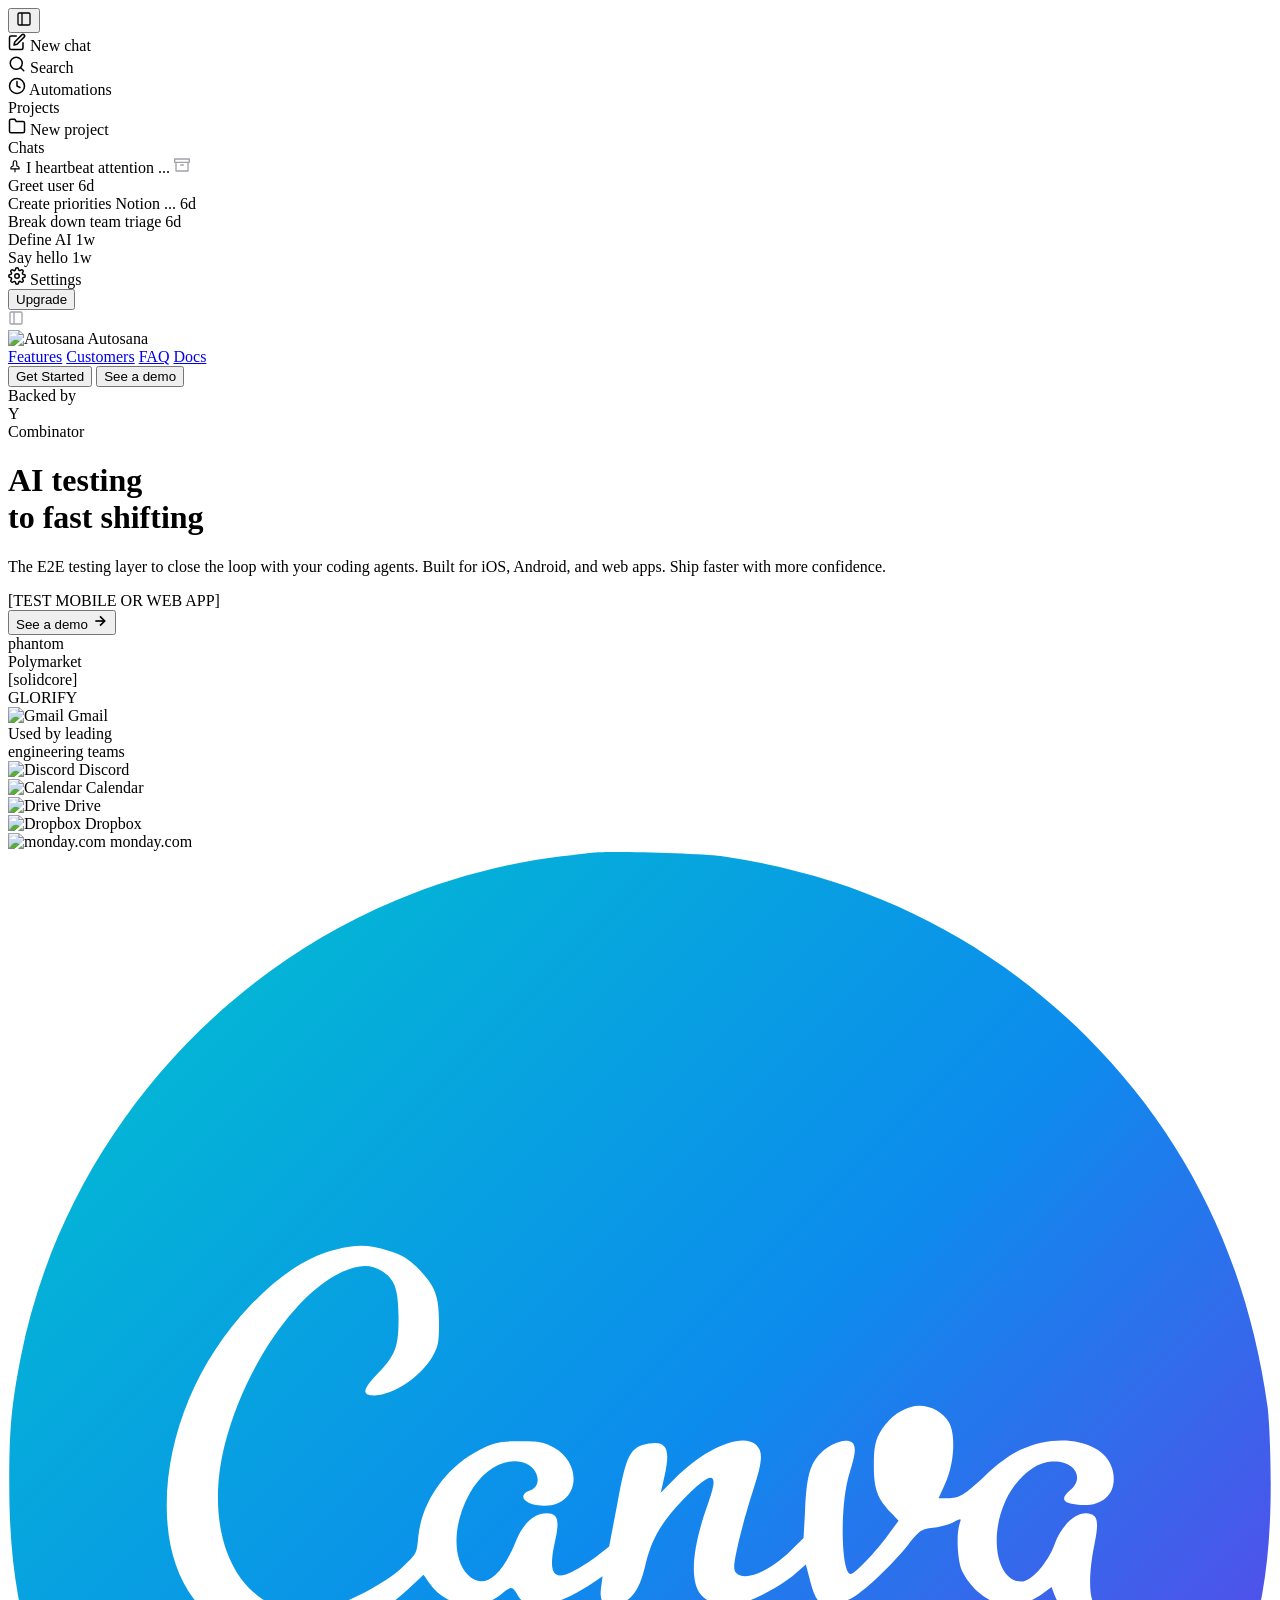
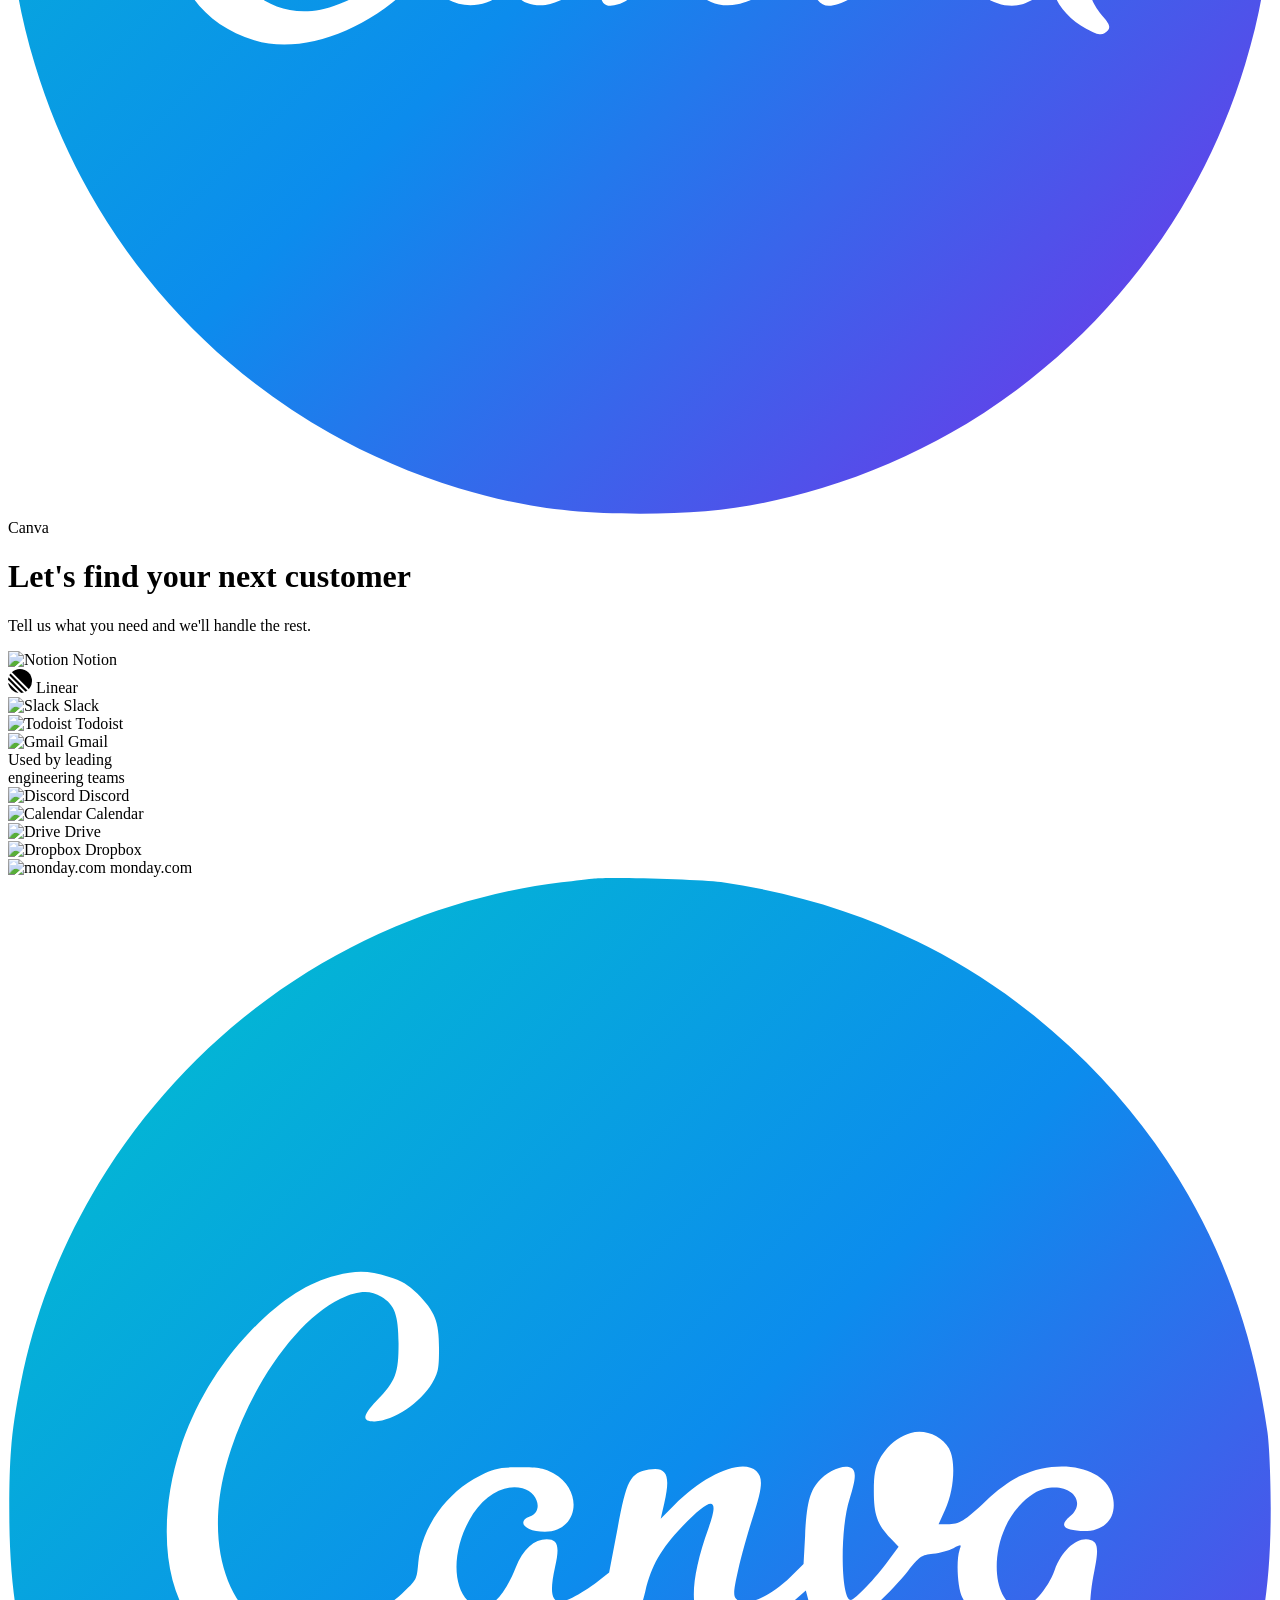
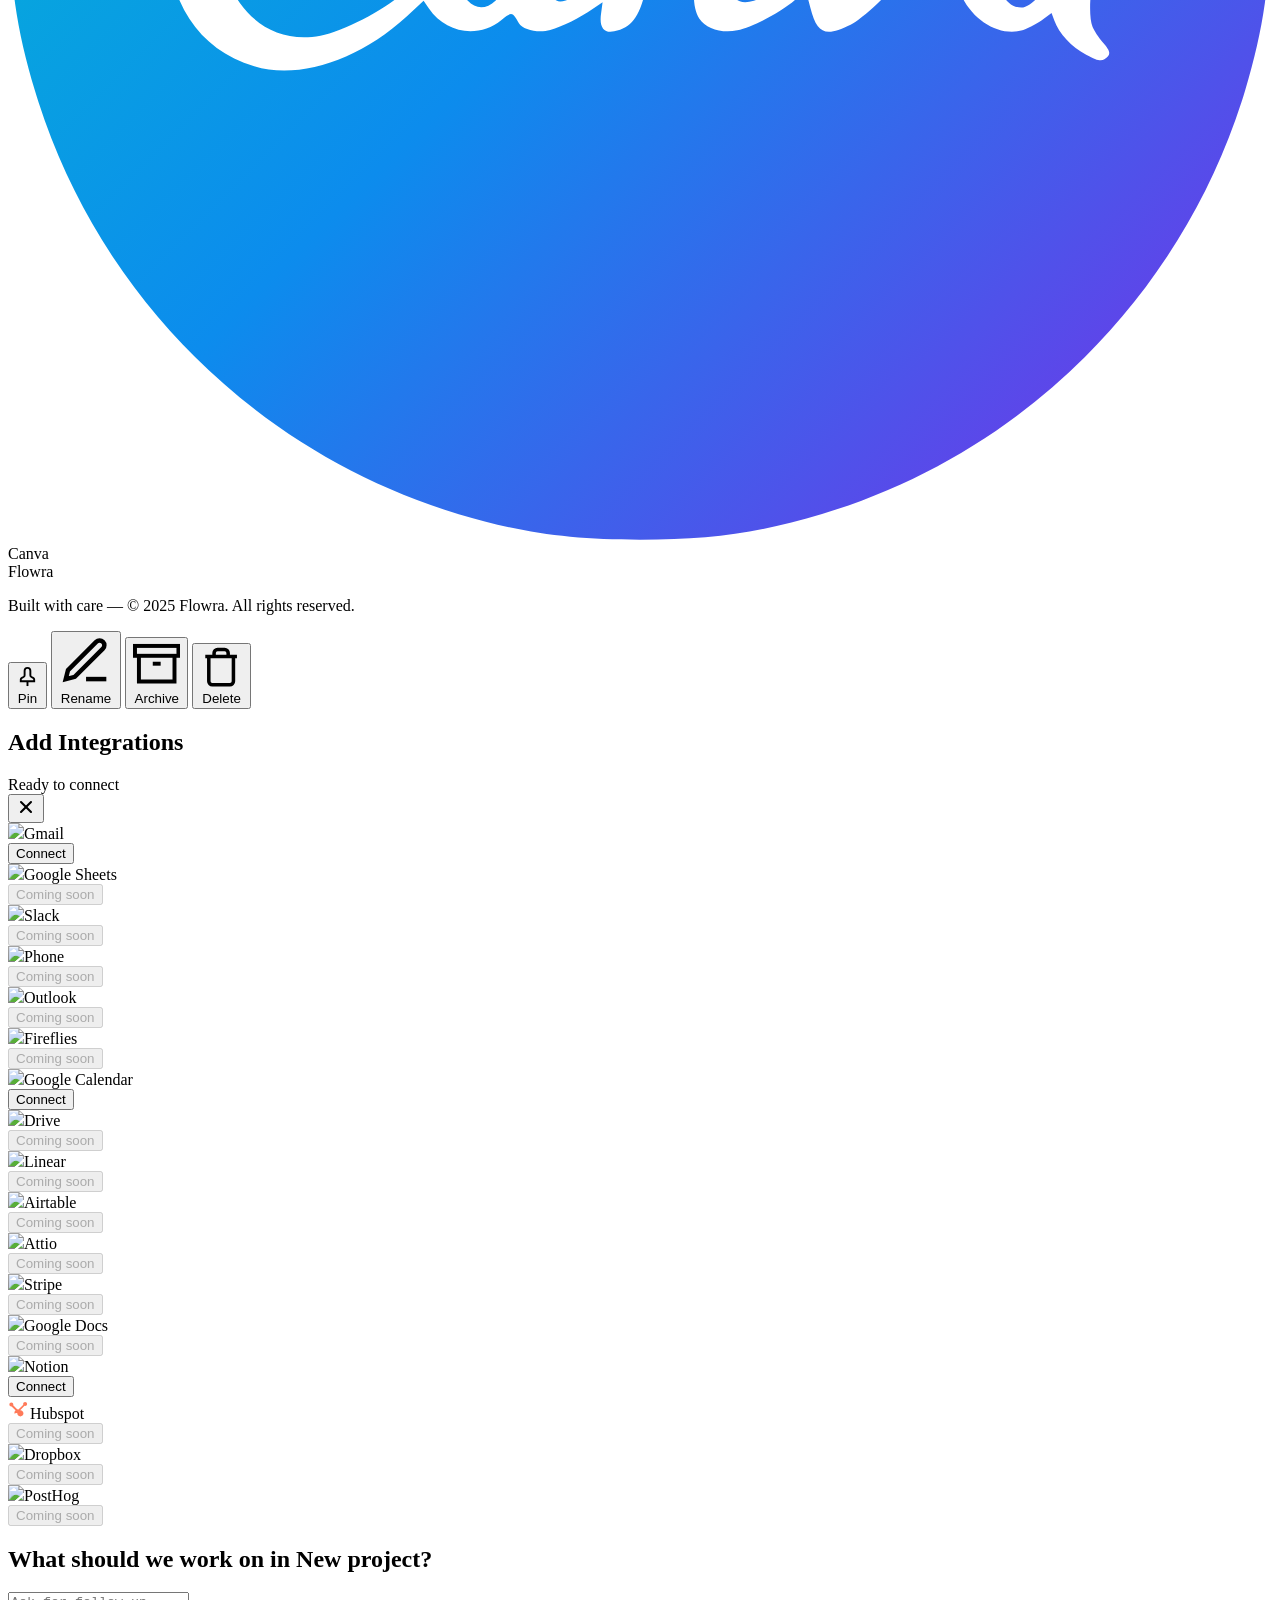
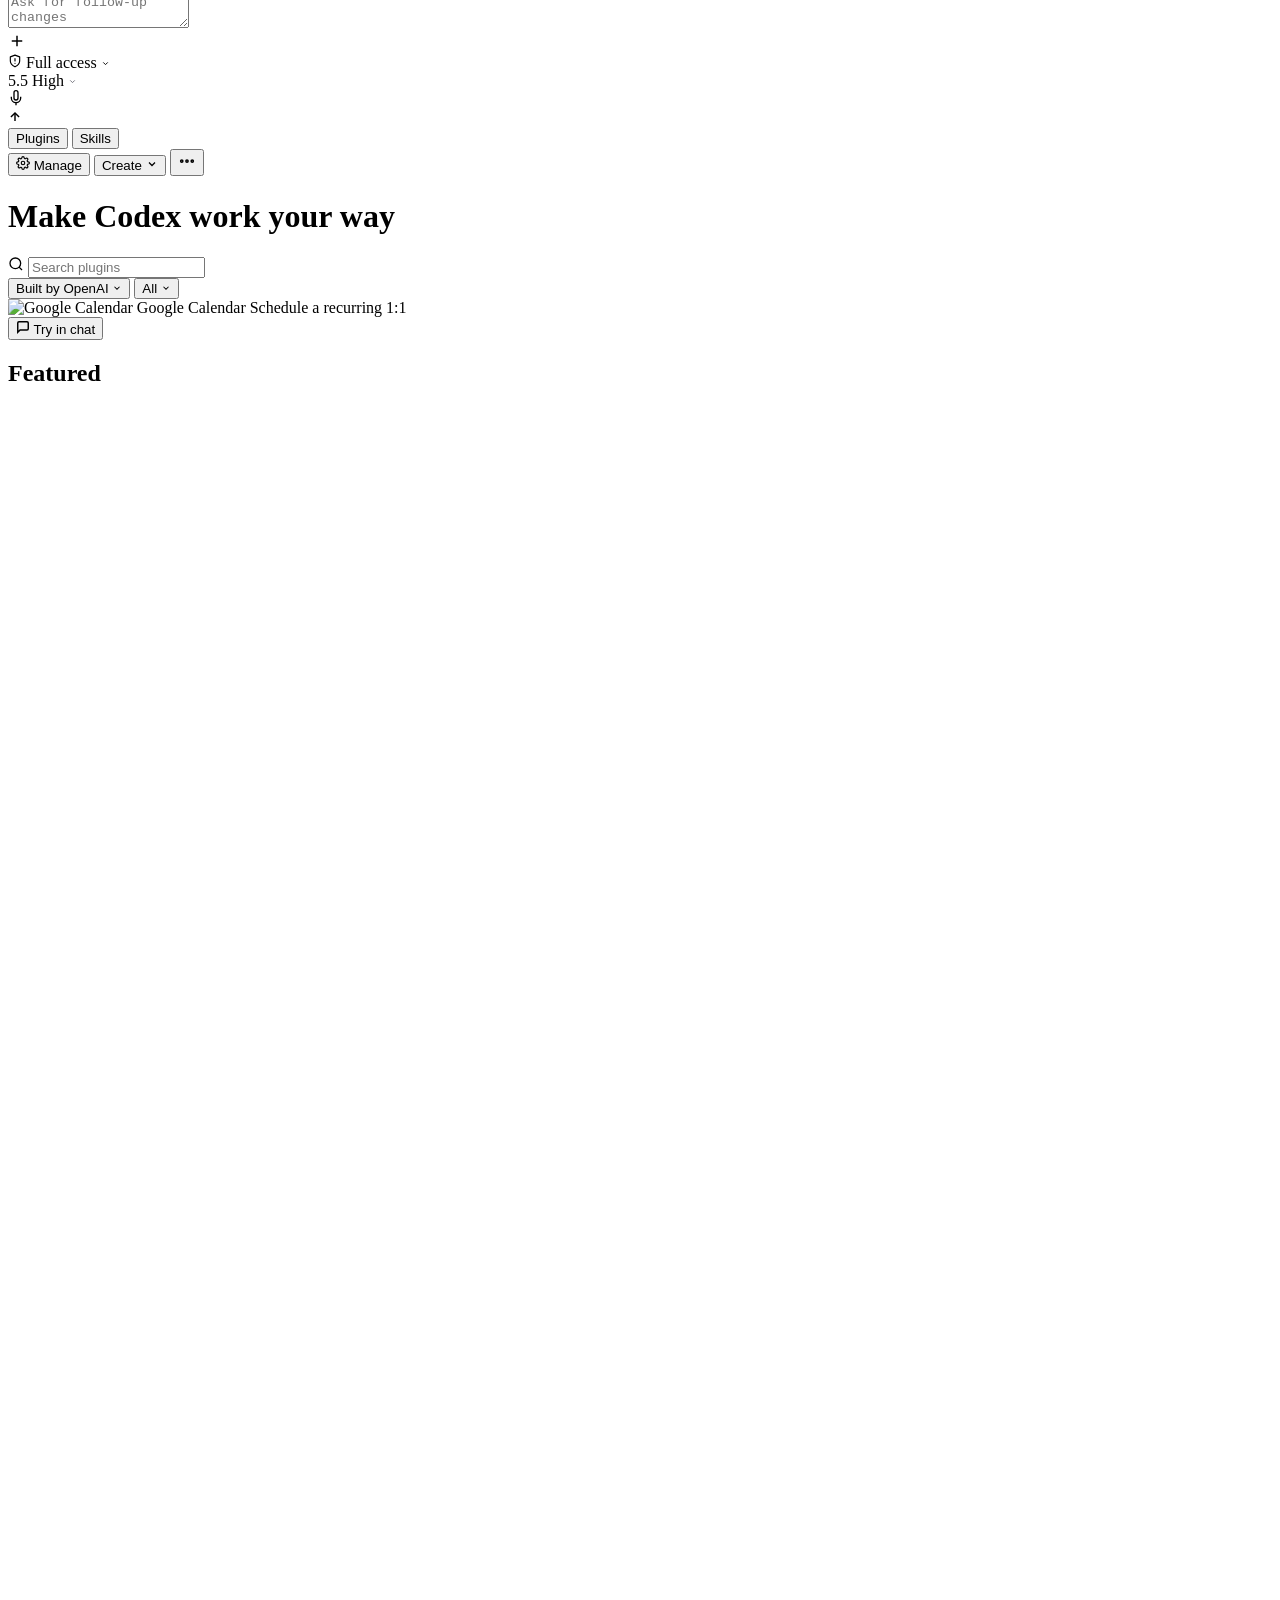
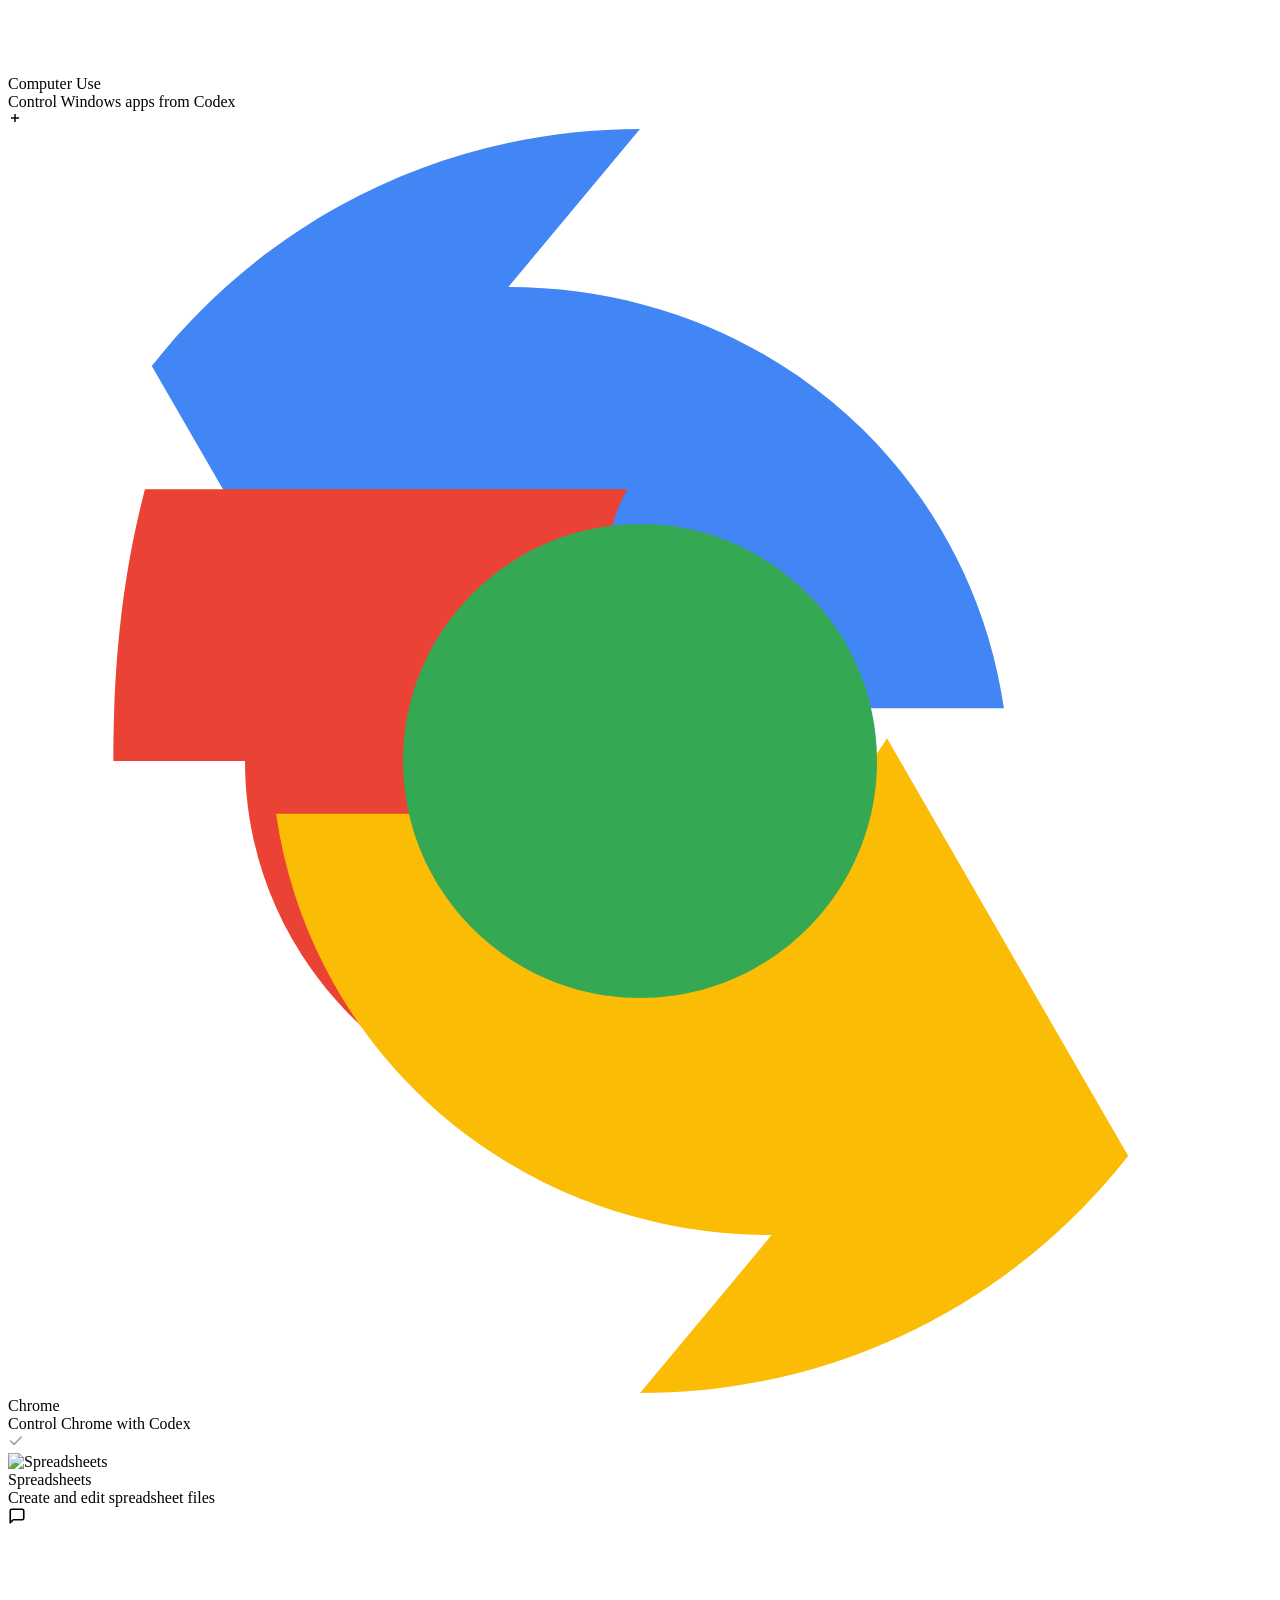
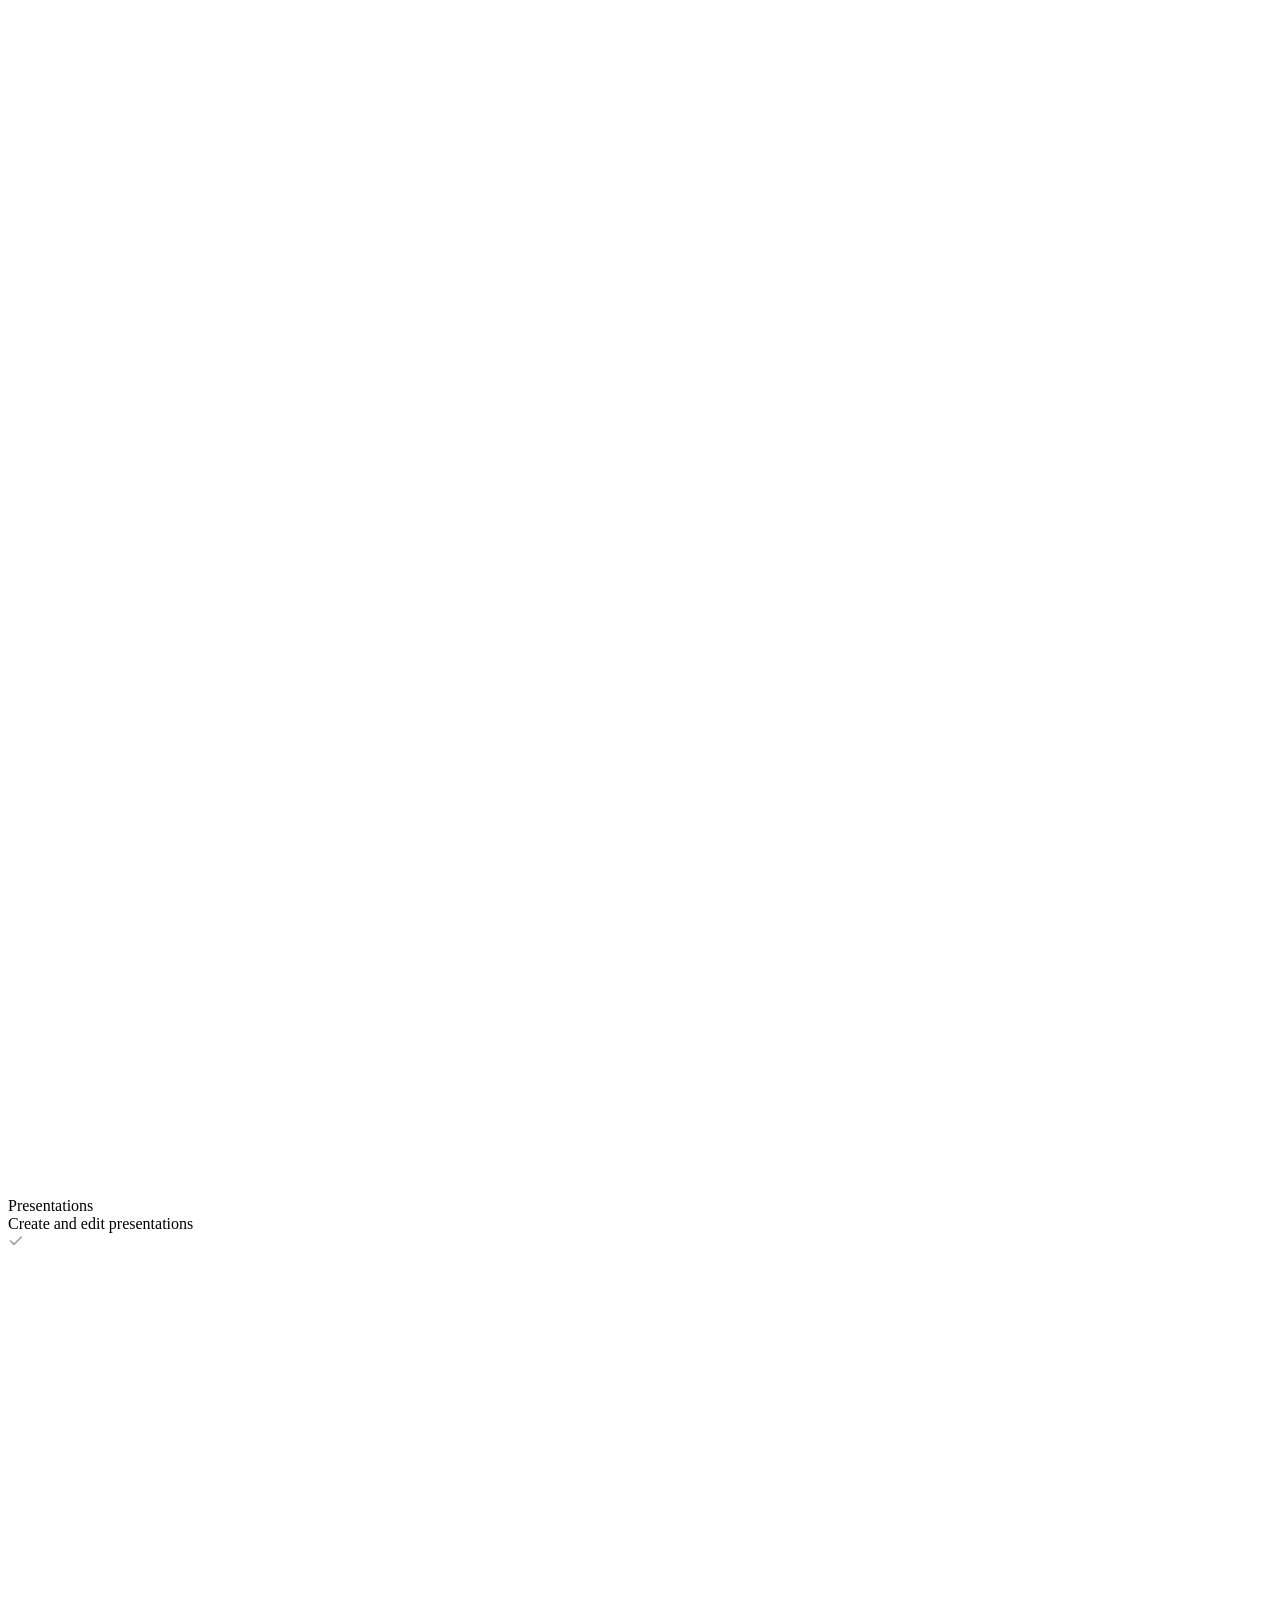
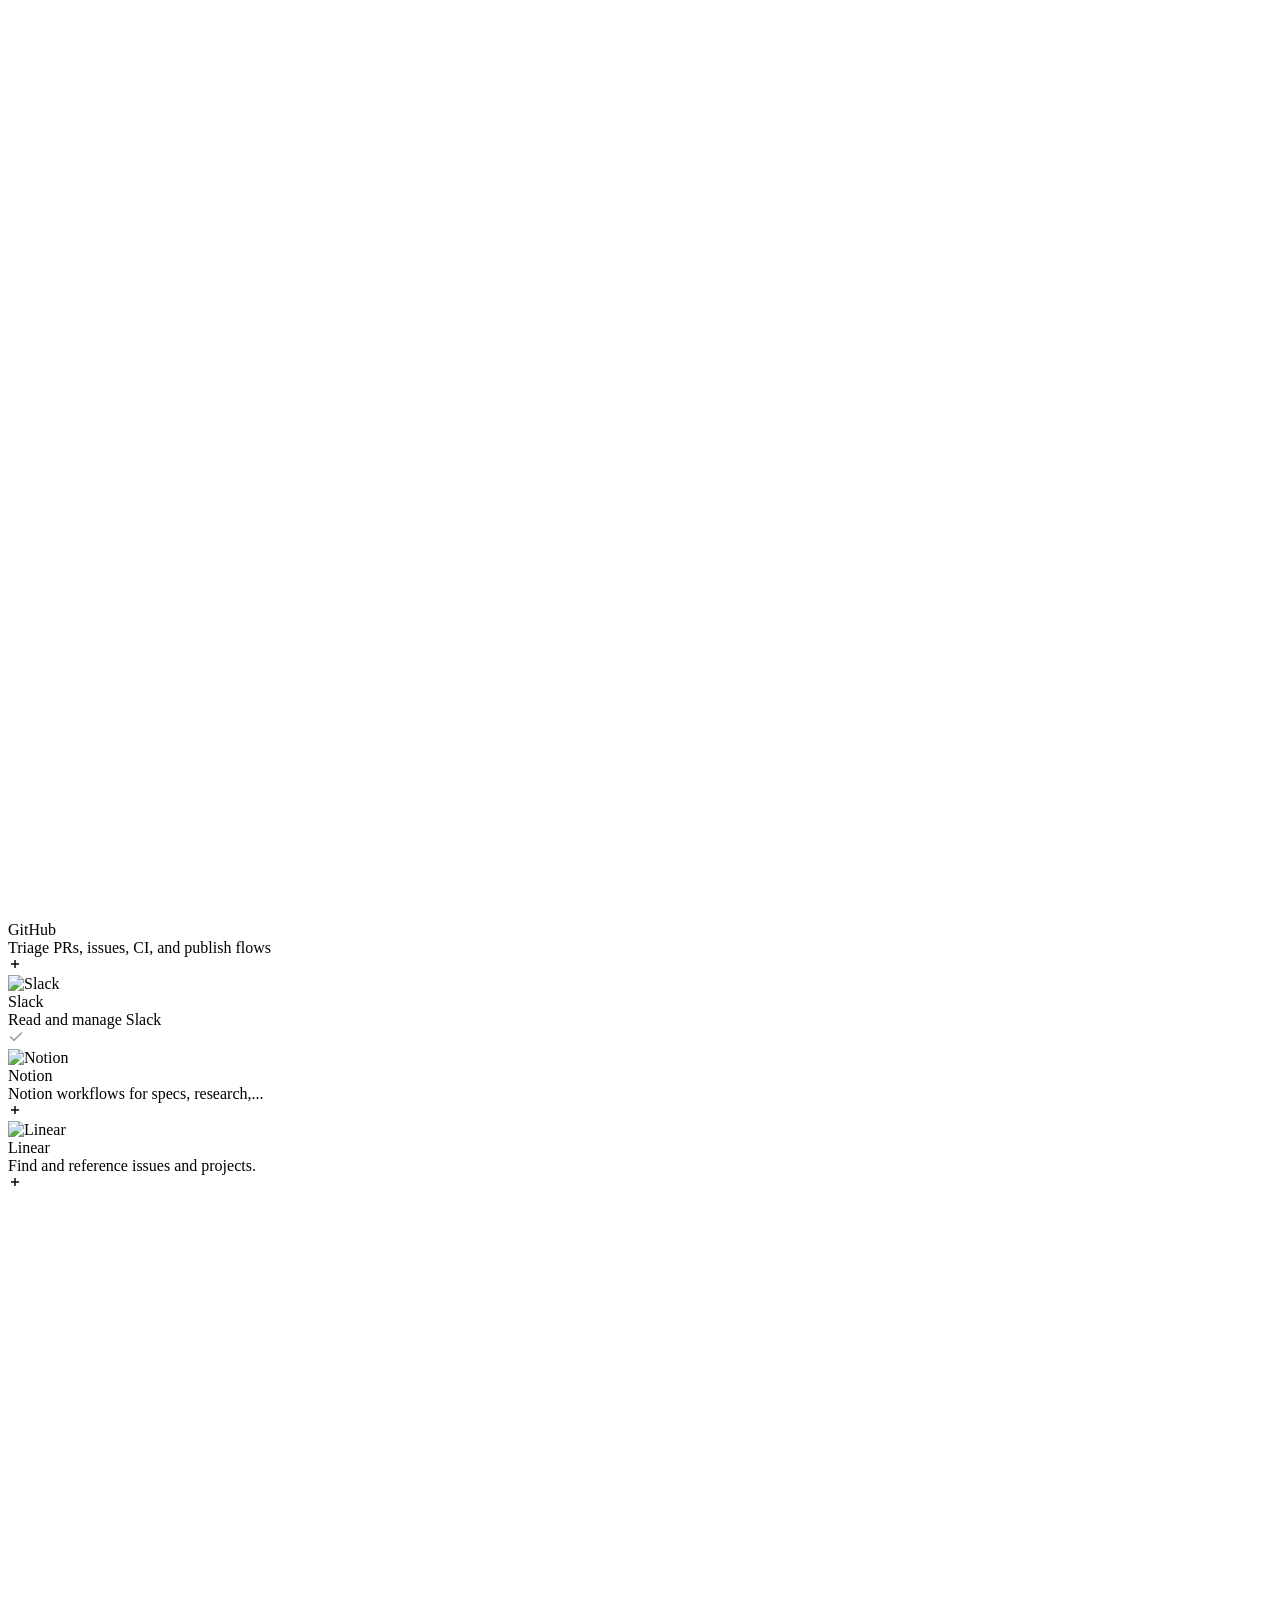
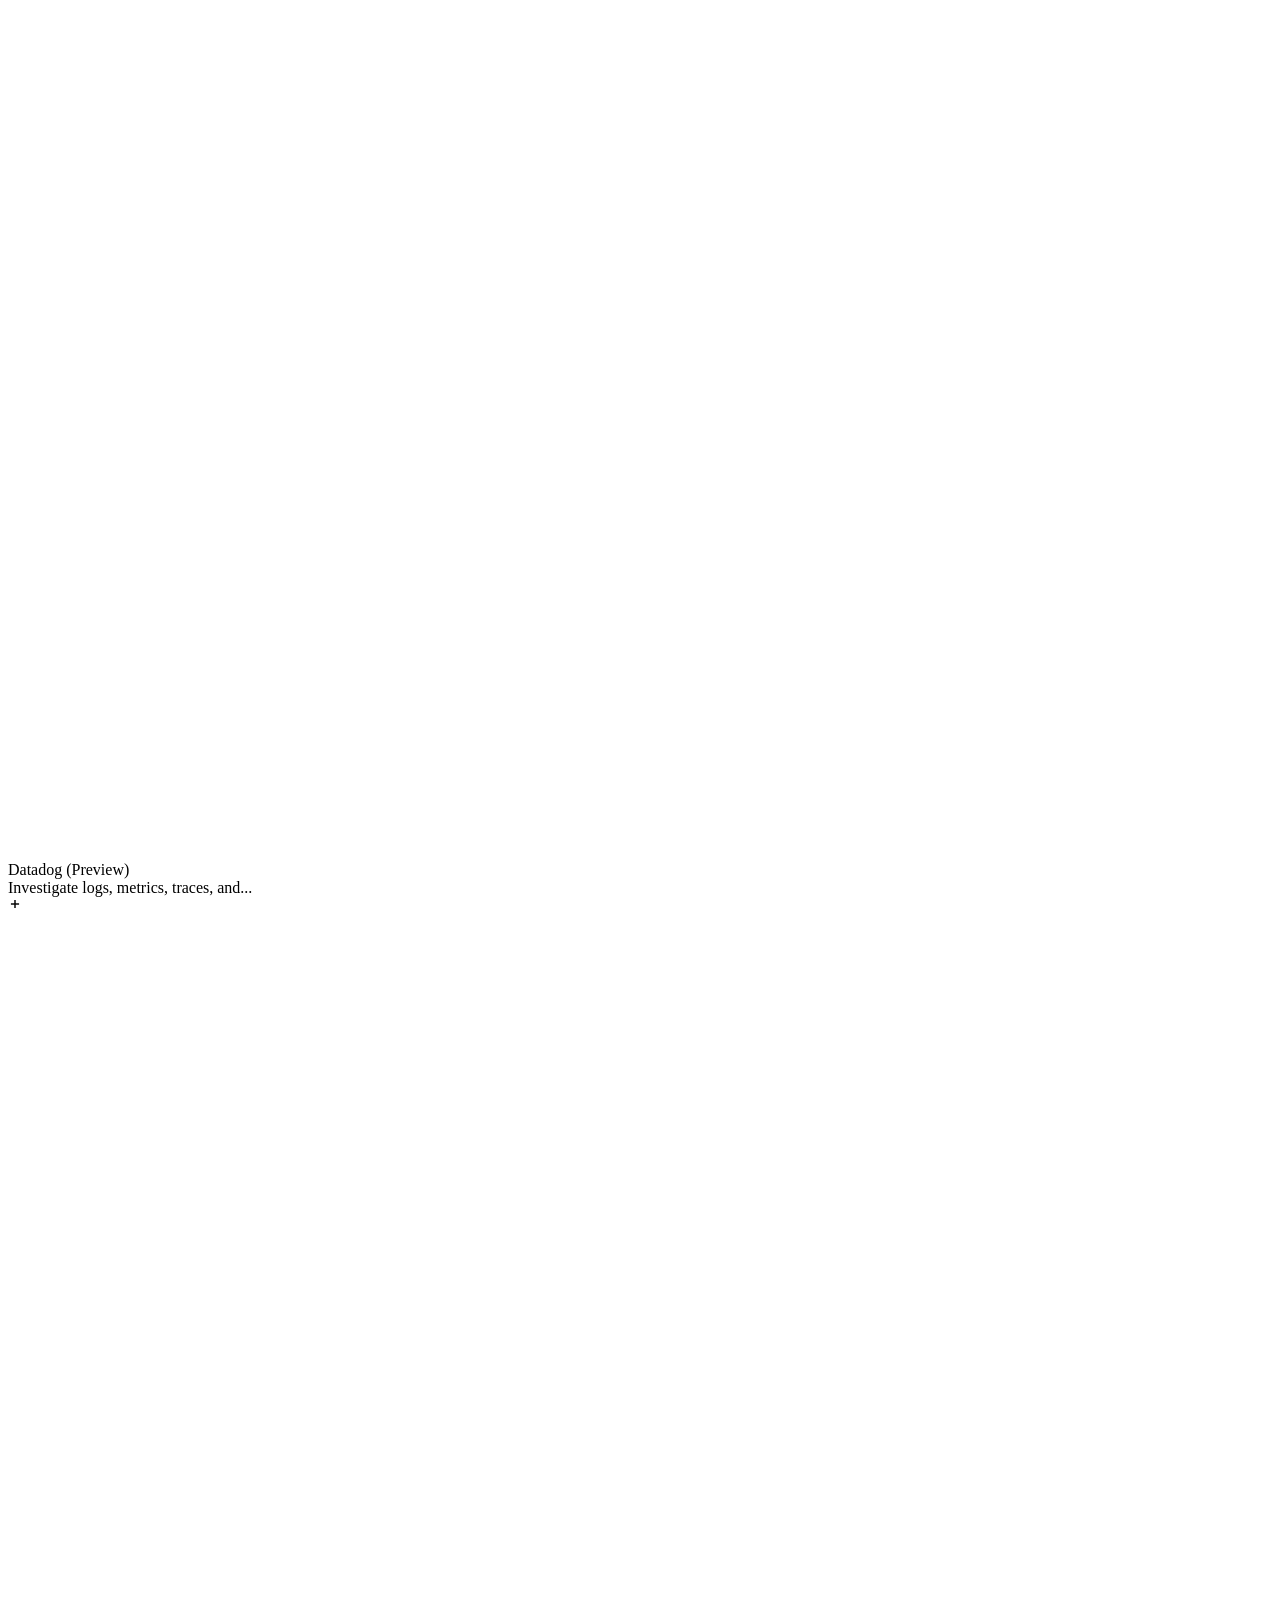
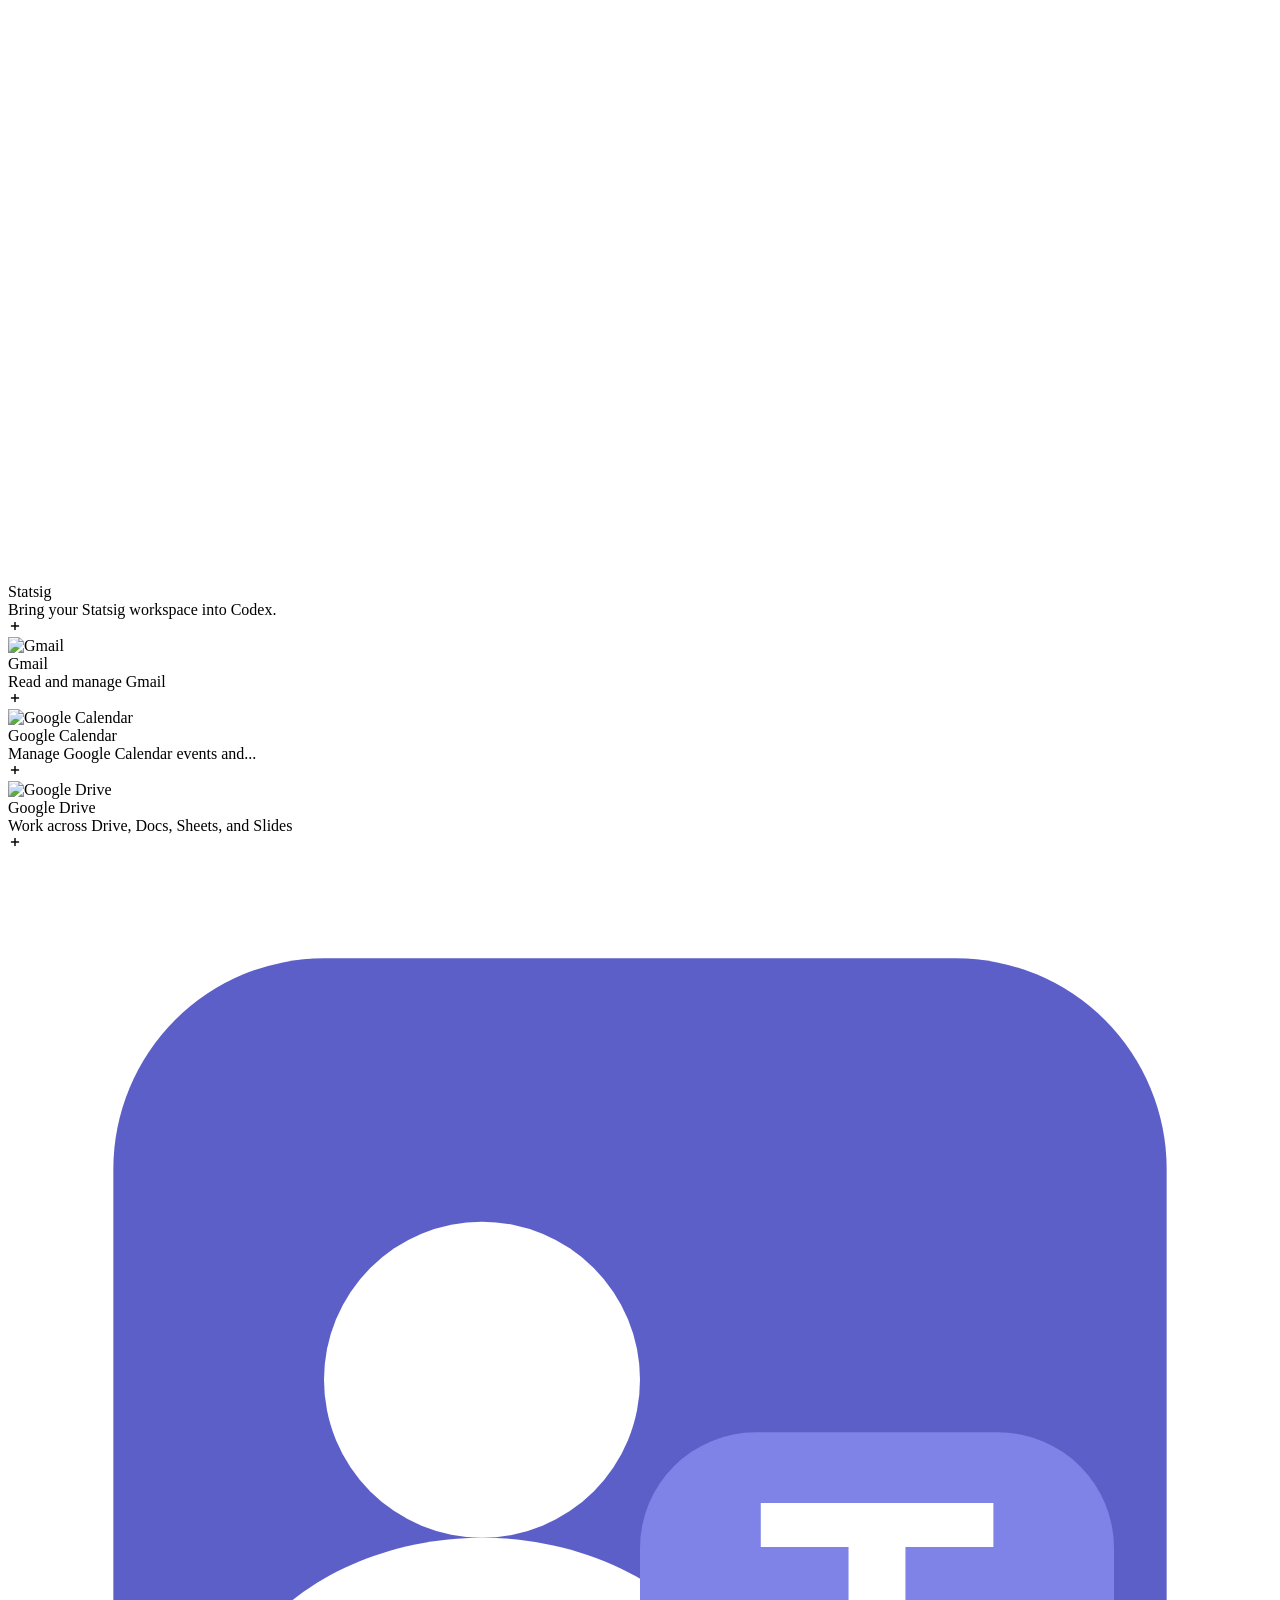
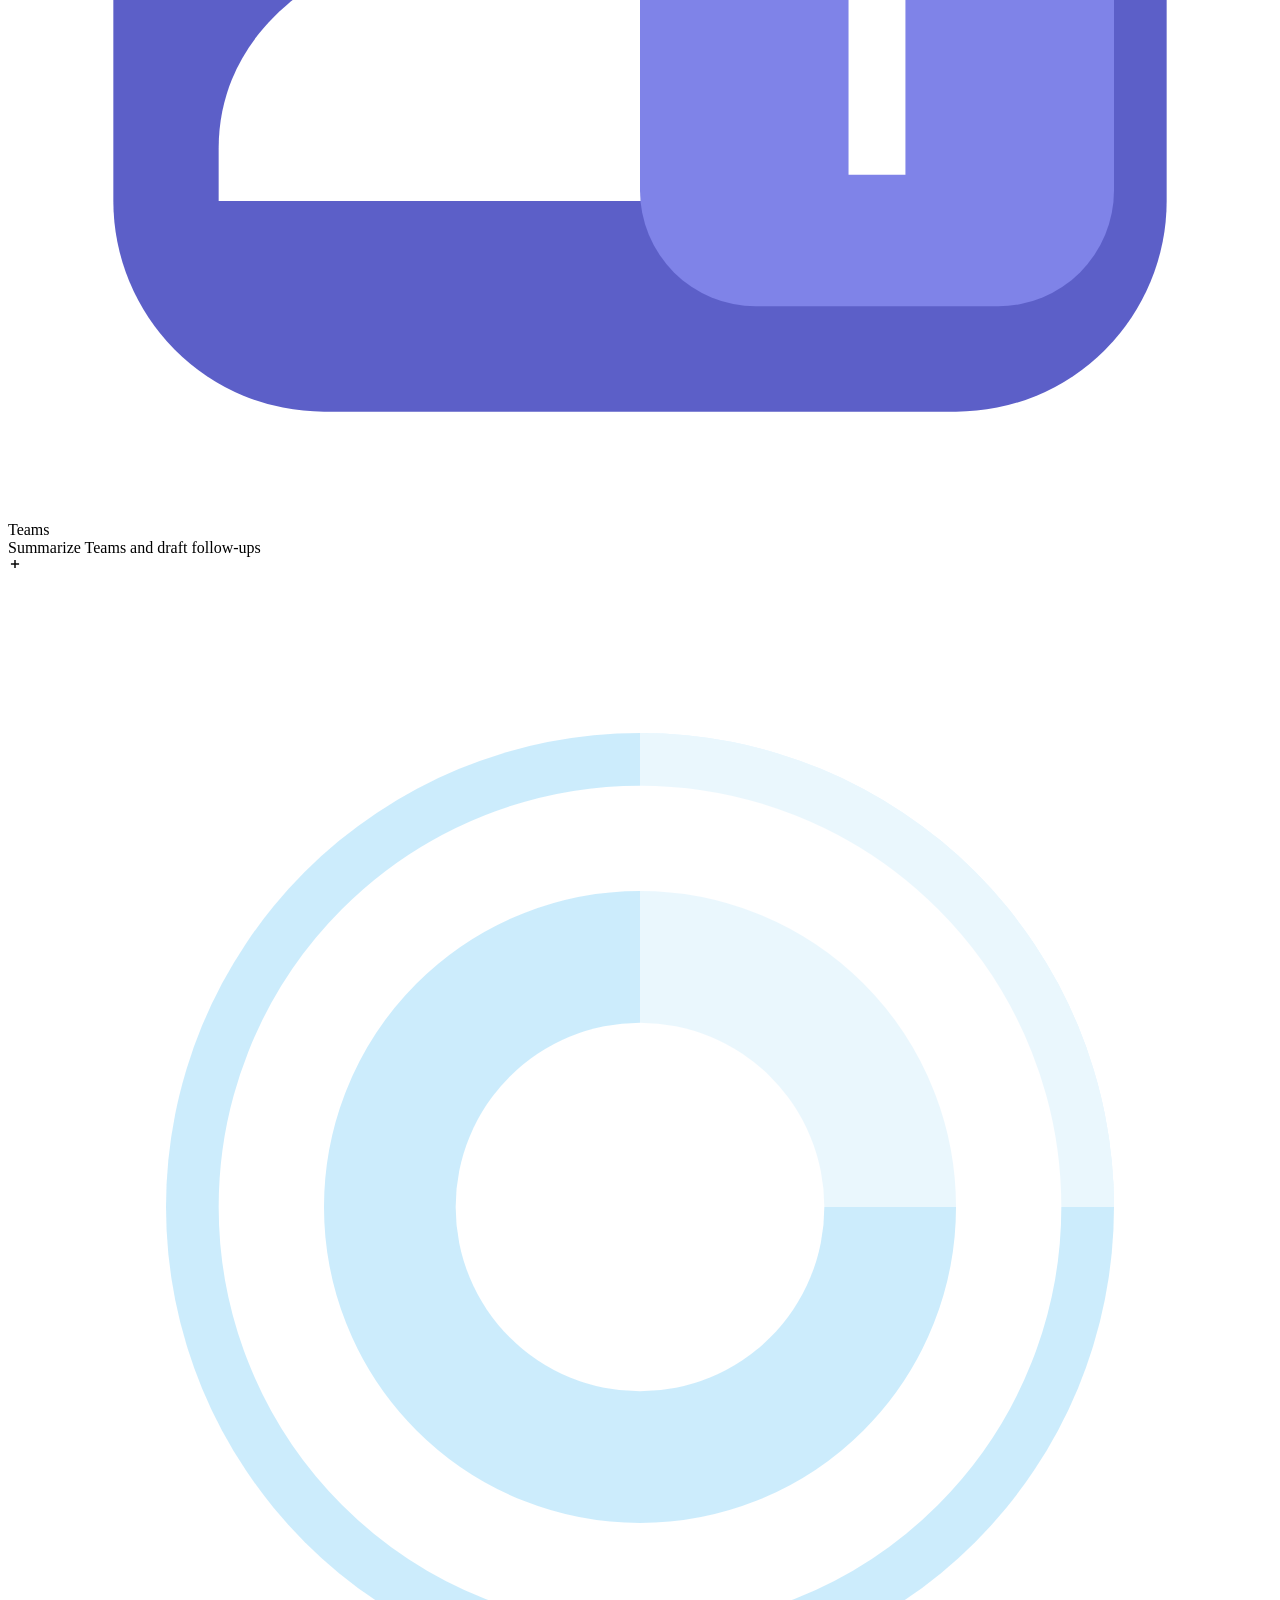
==== commit 47eea2e9: "Add files via upload" ====
--- a/dashboard.html
+++ b/dashboard.html
@@ -1,1916 +1,268 @@
-<!DOCTYPE html>
+﻿<!DOCTYPE html>
 <html lang="en">
 
 <head>
   <meta charset="UTF-8" />
   <meta name="viewport" content="width=device-width,initial-scale=1.0" />
   <meta name="description"
-    content="Flowlet AI is a premium, seamlessly integrated AI workspace. Automate your Gmail, manage your calendar, and execute intelligent prompt templates with a state-of-the-art assistant designed to boost your productivity and boundless creativity." />
-  <title>Dashboard - Flowlet AI</title>
-  <script async data-clerk-publishable-key="pk_test_YWNlLXdhaG9vLTM2LmNsZXJrLmFjY291bnRzLmRldiQ"
-    src="https://cdn.jsdelivr.net/npm/@clerk/clerk-js@latest/dist/clerk.browser.js" type="text/javascript">
-    </script>
+    content="Codex AI is a premium, seamlessly integrated AI workspace. Automate your Gmail, manage your calendar, and execute intelligent prompt templates with a state-of-the-art assistant designed to boost your productivity and boundless creativity." />
+  <meta http-equiv="Content-Security-Policy"
+    content="default-src 'self'; base-uri 'self'; object-src 'none'; form-action 'self'; script-src 'self' https://cdn.jsdelivr.net; style-src 'self' https://fonts.googleapis.com; font-src 'self' https://fonts.gstatic.com data:; img-src 'self' data: blob: https://cdn.simpleicons.org https://img.icons8.com https://upload.wikimedia.org https://vectorlogo.zone https://www.google.com; connect-src 'self' https://*.supabase.co https://www.googleapis.com;" />
+  <meta name="referrer" content="strict-origin-when-cross-origin" />
+  <title>Dashboard - Codex AI</title>
+  
   <!-- SUPABASE AUTH GUARD & GOOGLE IDENTITY SERVICES -->
   <script src="https://cdn.jsdelivr.net/npm/@supabase/supabase-js@2"></script>
-  <script>
-    const supabaseUrl = 'https://oesauhpxumthgardzeym.supabase.co';
-    const supabaseKey = 'eyJhbGciOiJIUzI1NiIsInR5cCI6IkpXVCJ9.eyJpc3MiOiJzdXBhYmFzZSIsInJlZiI6Im9lc2F1aHB4dW10aGdhcmR6ZXltIiwicm9sZSI6ImFub24iLCJpYXQiOjE3NzM0NjczNjgsImV4cCI6MjA4OTA0MzM2OH0.SOH5_DjSeWShbZGg3PJwz7IykTxuacAx6211QWOO-8M';
-
-    try {
-      var isPopup = (window.name === 'GoogleAuth');
-      var rawHash = window.location.hash;
-      var params = window.location.search || rawHash.substring(1);
-      var pTkk = null;
-
-      if (params) {
-        var p = new URLSearchParams(params.replace('?', ''));
-        pTkk = p.get('provider_token') || p.get('access_token');
-        if (pTkk) localStorage.setItem('vg_ptk', pTkk);
-      }
-
-      if (isPopup) {
-        // Browser strict security often blocks window.close(), so we hide the dashboard UI so the user isn't confused.
-        document.addEventListener("DOMContentLoaded", () => {
-          document.body.innerHTML = '<div style="background:#111; color:#0f0; height:100vh; display:flex; flex-direction:column; justify-content:center; align-items:center; font-family:sans-serif;"><h2>✅ Login Successful!</h2><p>You can close this small window safely.</p></div>';
-        });
-        window.close(); // Try to close anyway
-      }
-    } catch (e) { console.error(e); }
-
-    window.supabaseClient = window.supabase.createClient(supabaseUrl, supabaseKey);
-
-
-    window.supabaseClient.auth.onAuthStateChange((event, session) => {
-      if (session && session.provider_token) {
-        localStorage.setItem('vg_ptk', session.provider_token);
-        window.isGlobalGmailConnected = true;
-        if (window.name === 'GoogleAuth' || window.opener) {
-          window.close(); // Automatically close popup after Supabase parses token!
-        }
-      } else if (event === 'SIGNED_OUT') {
-        localStorage.removeItem('vg_ptk');
-      }
-    });
-
-    async function checkAuth() {
-      const { data: { session } } = await window.supabaseClient.auth.getSession();
-      if (!session) {
-        console.log('User not authenticated, but allowing them to view the dashboard.');
-      }
-    }
-    checkAuth();
-  </script>
+  <script src="dashboard.generated.js" defer></script>
+  
+  
   <link
     href="https://fonts.googleapis.com/css2?family=Inter:wght@300;400;500;600;700&family=Playfair+Display:wght@400;500;600&display=swap"
     rel="stylesheet" />
 
-  <style>
-    *,
-    *::before,
-    *::after {
-      margin: 0% 0;
-      padding: 0;
-      box-sizing: border-box
-    }
-
-    :root {
-      --f: 'Inter', sans-serif;
-      --fh: 'Inter', sans-serif;
-      --bg: #000000;
-      --bg2: #111111;
-      --tx: #ffffff;
-      --mu: #a1a1aa;
-      --mu2: #71717a;
-      --ac: #8b5cf6;
-      --b1: rgba(255, 255, 255, 0.08);
-      --b2: #1a1a1a;
-      --s1: #0a0a0a;
-      --s2: #020202;
-      --r: 8px;
-    }
-
-    body {
-      font-family: var(--f);
-      background: #000000;
-      color: var(--tx);
-      height: 100vh;
-      overflow: hidden;
-      display: flex;
-    }
-
-    /* ── ICON BAR (always visible) ── */
-    .icon-bar {
-      display: none;
-    }
-
-    .icon-bar-header {
-      display: flex;
-      flex-direction: column;
-      align-items: center;
-      gap: 12px;
-      margin-bottom: 24px;
-    }
-
-    .ib-logo {
-      width: 28px;
-      height: 28px;
-      background: #222;
-      border-radius: 6px;
-      display: flex;
-      align-items: center;
-      justify-content: center;
-      color: #fff;
-      font-weight: 800;
-      font-size: 18px;
-      flex-shrink: 0;
-    }
-
-    .toggle-btn {
-      background: transparent;
-      border: none;
-      color: #666;
-      cursor: pointer;
-      display: flex;
-      align-items: center;
-      justify-content: center;
-      padding: 4px;
-      transition: .15s;
-    }
-
-    .toggle-btn:hover {
-      color: #fff;
-    }
-
-    .nav-card {
-      background: #0a0a0a;
-      border: 1px solid var(--b1);
-      border-radius: 12px;
-      display: flex;
-      flex-direction: column;
-      padding: 4px;
-      gap: 4px;
-      margin-bottom: 24px;
-    }
-
-    .ib {
-      width: 36px;
-      height: 36px;
-      display: flex;
-      align-items: center;
-      justify-content: center;
-      border-radius: 8px;
-      border: none;
-      background: transparent;
-      color: #555;
-      cursor: pointer;
-      transition: .15s;
-    }
-
-    .ib:hover {
-      background: #111;
-    }
-
-    .ib.on {
-      background: #0a0a0a;
-      border: 1px solid var(--b1);
-      color: #fff;
-    }
-
-    .circular-btn {
-      width: 32px;
-      height: 32px;
-      border-radius: 50%;
-      background: #0a0a0a;
-      border: 1px solid var(--b1);
-      display: flex;
-      align-items: center;
-      justify-content: center;
-      color: #444;
-      cursor: pointer;
-      transition: .15s;
-    }
-
-    .circular-btn:hover {
-      background: #111;
-    }
-
-    .ib-bot {
-      margin-top: auto;
-      display: flex;
-      flex-direction: column;
-      align-items: center;
-      gap: 8px;
-    }
-
-    .av {
-      width: 28px;
-      height: 28px;
-      border-radius: 50%;
-      background: var(--ac);
-      display: flex;
-      align-items: center;
-      justify-content: center;
-      font-size: 11px;
-      font-weight: 700;
-      color: #fff;
-      cursor: pointer;
-    }
-
-    /* ── SIDEBAR ── */
-    .sidebar {
-      width: 240px;
-      background: #000000;
-      border-right: 1px solid rgba(255, 255, 255, 0.05);
-      height: 100vh;
-      display: flex;
-      flex-direction: column;
-      padding: 16px 12px;
-      font-family: 'Inter', sans-serif;
-      flex-shrink: 0;
-      z-index: 100;
-      position: sticky;
-      top: 0;
-      transition: width 0.25s ease, padding 0.25s ease, opacity 0.2s;
-      overflow: hidden;
-    }
-
-    .sidebar.hidden {
-      width: 0;
-      padding: 0;
-      opacity: 0;
-      pointer-events: none;
-      border-right: none;
-    }
-
-    /* Floating button to re-open sidebar when hidden */
-    #sb-open-btn {
-      display: none;
-      position: fixed;
-      top: 16px;
-      left: 16px;
-      z-index: 200;
-      background: #0a0a0a;
-      border: 1px solid rgba(255, 255, 255, 0.08);
-      border-radius: 6px;
-      width: 32px;
-      height: 32px;
-      align-items: center;
-      justify-content: center;
-      cursor: pointer;
-      box-shadow: 0 2px 8px rgba(0, 0, 0, 0.08);
-    }
-
-    #sb-open-btn:hover {
-      background: #111;
-    }
-
-    .sidebar.hidden~* #sb-open-btn {
-      display: flex;
-    }
-
-    .sb-close-btn {
-      margin-left: auto;
-      width: 24px;
-      height: 24px;
-      border-radius: 4px;
-      display: flex;
-      align-items: center;
-      justify-content: center;
-      cursor: pointer;
-      color: #a1a1aa;
-      flex-shrink: 0;
-    }
-
-    .sb-close-btn:hover {
-      background: #111;
-      color: #fff;
-    }
-
-    .sb-label {
-      font-size: 11px;
-      font-weight: 600;
-      color: #52525b;
-      padding: 4px 8px;
-      text-transform: uppercase;
-      letter-spacing: 0.05em;
-      margin-top: 10px;
-      margin-bottom: 2px;
-    }
-
-    .sb-item {
-      display: flex;
-      align-items: center;
-      gap: 12px;
-      padding: 6px 10px;
-      border-radius: 8px;
-      font-size: 14px;
-      color: #a1a1aa;
-      cursor: pointer;
-      transition: all 0.2s ease;
-      background: transparent;
-      border: none;
-      text-decoration: none;
-      width: 100%;
-      box-sizing: border-box;
-    }
-
-    .sb-item:hover,
-    .sb-item.on,
-    .sb-item.active {
-      background: rgba(255, 255, 255, 0.07);
-      color: #ffffff;
-    }
-
-    .sb-item svg {
-      width: 18px;
-      height: 18px;
-      color: inherit;
-      stroke-width: 2;
-    }
-
-    .sb-item.on svg {
-      color: #fff;
-    }
-
-    .sb-upgrade-pill {
-      border: 1.5px solid rgba(255, 255, 255, 0.15);
-      border-radius: 9999px;
-      padding: 6px 14px;
-      font-size: 13px;
-      font-weight: 500;
-      color: #ffffff;
-      background: transparent;
-      cursor: pointer;
-      transition: all 0.2s;
-    }
-
-    .sb-upgrade-pill:hover {
-      border-color: rgba(255, 255, 255, 0.4);
-      background-color: rgba(255, 255, 255, 0.05);
-    }
-
-    /* Scrollbar for chat list in sidebar */
-    #tlist::-webkit-scrollbar {
-      width: 4px;
-    }
-    #tlist::-webkit-scrollbar-track {
-      background: transparent;
-    }
-    #tlist::-webkit-scrollbar-thumb {
-      background: rgba(255, 255, 255, 0.1);
-      border-radius: 2px;
-    }
-    #tlist::-webkit-scrollbar-thumb:hover {
-      background: rgba(255, 255, 255, 0.2);
-    }
-
-    /* Hover effect to switch time label and options button */
-    .sb-item:hover .sb-time-label {
-      display: none !important;
-    }
-    .sb-item:hover .t-opt-btn {
-      display: block !important;
-    }
-
-    .sb-res {
-      margin-top: 16px;
-      padding-top: 16px;
-      border-top: 1px solid rgba(255, 255, 255, 0.05);
-    }
-
-    /* ── MAIN LAYOUT ── */
-    .main {
-      flex: 1;
-      display: flex;
-      flex-direction: column;
-      height: 100vh;
-      overflow-y: auto;
-      background: #000000;
-      border: none;
-      box-shadow: none;
-      position: relative;
-    }
-
-    #home {
-      background: #000000;
-      flex: 1;
-      display: flex;
-      flex-direction: column;
-      align-items: center;
-      padding-bottom: 80px;
-      border: none;
-      box-shadow: none;
-    }
-
-    .home-inner {
-      width: 100%;
-      max-width: 1200px;
-      margin: 0 auto;
-      display: flex;
-      flex-direction: column;
-      align-items: center;
-    }
-
-    .landing-hero {
-      display: flex;
-      align-items: center;
-      justify-content: space-between;
-      gap: 60px;
-      width: 100%;
-      padding: 60px 0;
-      text-align: left;
-    }
-
-    .hero-left {
-      flex: 1.2;
-      display: flex;
-      flex-direction: column;
-      align-items: flex-start;
-    }
-
-    .hero-right {
-      flex: 1;
-      display: flex;
-      flex-direction: column;
-      align-items: center;
-      width: 100%;
-    }
-
-    @media (max-width: 1024px) {
-      .landing-hero {
-        flex-direction: column;
-        text-align: center;
-        padding: 40px 20px;
-      }
-
-      .hero-left {
-        align-items: center;
-        max-width: 100%;
-      }
-    }
-
-    .trust-pill {
-      background: #0a0a0a;
-      border: 1px solid rgba(255, 255, 255, 0.08);
-      border-radius: 20px;
-      padding: 6px 16px;
-      font-size: 13px;
-      color: #a1a1aa;
-      margin-bottom: 24px;
-      display: flex;
-      align-items: center;
-      gap: 8px;
-    }
-      font-size: 13px;
-      color: #666;
-      margin-bottom: 24px;
-      display: flex;
-      align-items: center;
-      gap: 8px;
-    }
-
-    .cta-btns {
-      display: flex;
-      gap: 16px;
-      margin-bottom: 80px;
-    }
-
-    .cta-white {
-      background: #ffffff;
-      border: 1px solid #ffffff;
-      border-radius: 4px;
-      padding: 10px 20px;
-      font-size: 15px;
-      font-weight: 500;
-      color: #000;
-      cursor: pointer;
-      display: flex;
-      align-items: center;
-      gap: 8px;
-    }
-
-    .cta-black {
-      background: #111;
-      border: none;
-      border-radius: 4px;
-      padding: 8px 20px;
-      font-size: 14px;
-      font-weight: 500;
-      color: #fff;
-      cursor: pointer;
-      display: flex;
-      align-items: center;
-      gap: 10px;
-    }
-
-    /* ── ADVANCED DASHBOARD REDESIGN ── */
-    #advanced-dashboard {
-      display: none;
-      flex: 1;
-      flex-direction: column;
-      align-items: center;
-      width: 100%;
-      max-width: 1100px;
-      margin: 0 auto;
-      padding: 60px 20px;
-      background: #000000;
-    }
-
-    .adv-subtitle {
-      font-size: 18px;
-      color: #71717a;
-      margin-top: 12px;
-      margin-bottom: 56px;
-      text-align: center;
-      font-weight: 400;
-      letter-spacing: -0.01em;
-    }
-
-    .adv-input-box {
-      width: 100%;
-      max-width: 480px !important;
-      background: #0a0a0a;
-      border: 1px solid rgba(255, 255, 255, 0.1);
-      border-radius: 4px;
-      padding: 60px 16px !important;
-      min-height: 170px;
-      position: relative;
-      margin-bottom: 16px;
-      box-shadow: none;
-      transition: all 0.2s;
-    }
-
-    .adv-input-box:focus-within {
-      border-color: #d1d5db;
-    }
-
-    .adv-textarea {
-      width: 100%;
-      border: none;
-      resize: none;
-      font-size: 15px;
-      outline: none;
-      color: #fff;
-      padding: 0;
-      min-height: 76px;
-      font-family: var(--f);
-      line-height: 1.6;
-      background: transparent;
-    }
-
-    .adv-send-btn {
-      position: absolute;
-      bottom: 12px;
-      right: 12px;
-      background: #000;
-      color: #fff;
-      width: 28px;
-      height: 28px;
-      border-radius: 2px;
-      display: flex;
-      align-items: center;
-      justify-content: center;
-      cursor: pointer;
-      transition: all 0.2s;
-    }
-
-    .adv-send-btn:hover {
-      background: #000;
-    }
-
-    .adv-connect-pills {
-      display: flex;
-      gap: 12px;
-      flex-wrap: wrap;
-      justify-content: center;
-      margin-bottom: 100px;
-    }
-
-    .adv-pill {
-      display: flex;
-      align-items: center;
-      gap: 8px;
-      padding: 8px 16px;
-      background: #0a0a0a;
-      border: 1px solid rgba(255, 255, 255, 0.1);
-      border-radius: 2px;
-      font-size: 14px;
-      color: #fff;
-      font-weight: 500;
-      cursor: pointer;
-      transition: all 0.2s ease;
-    }
-
-    .adv-pill:hover {
-      border-color: #fff;
-      background: #111;
-      transform: translateY(-1px);
-    }
-
-    .adv-pill img {
-      width: 18px;
-      height: 18px;
-    }
-
-    .adv-sheets-sec {
-      width: 100%;
-      max-width: 1000px;
-    }
-
-    .adv-sheets-head {
-      font-size: 18px;
-      font-weight: 600;
-      color: #fff;
-      margin-bottom: 24px;
-    }
-
-    .adv-sheets-grid {
-      display: grid;
-      grid-template-columns: repeat(auto-fill, minmax(230px, 1fr));
-      gap: 20px;
-    }
-
-    .adv-sheet-card {
-      background: #0a0a0a;
-      border: 1px solid rgba(255, 255, 255, 0.1);
-      border-radius: 4px;
-      height: 200px;
-      overflow: hidden;
-      padding: 12px;
-      cursor: pointer;
-      transition: all 0.2s;
-      position: relative;
-    }
-
-    .adv-sheet-card:hover {
-      border-color: #d1d5db;
-      box-shadow: 0 4px 12px rgba(0, 0, 0, 0.04);
-    }
-
-    .adv-sheet-mock {
-      width: 100%;
-      height: 100%;
-      background: #fdfdfd;
-      border-radius: 2px;
-      border: 1px solid #f3f4f6;
-      background-image: linear-gradient(#f1f1f1 1px, transparent 1px),
-        linear-gradient(90deg, #f1f1f1 1px, transparent 1px);
-      background-size: 20px 20px;
-    }
-
-    .home-title {
-      font-size: 56px;
-      font-weight: 500;
-      letter-spacing: -0.02em;
-      text-align: center;
-      color: #ffffff;
-      margin-bottom: 16px;
-      line-height: 1.1;
-      font-family: 'Inter', sans-serif;
-    }
-
-    .home-subtitle {
-      color: #a1a1aa;
-      font-size: 16px;
-      margin-bottom: 44px;
-      font-weight: 400;
-      text-align: center;
-      letter-spacing: -0.01em;
-      max-width: 620px;
-      line-height: 1.5;
-    }
-
-    @keyframes pageLoad {
-      from {
-        opacity: 0;
-        transform: translateY(20px);
-        filter: blur(10px);
-      }
-
-      to {
-        opacity: 1;
-        transform: translateY(0);
-        filter: blur(0);
-      }
-    }
-
-    /* ── INPUT CARD ── */
-    .icard {
-      width: 100%;
-      max-width: 480px;
-      background: #0a0a0a;
-      border: 1px solid rgba(255, 255, 255, 0.1);
-      border-radius: 0px;
-      overflow: hidden;
-      transition: border-color .2s, box-shadow .2s;
-      box-shadow: 0 4px 12px rgba(0, 0, 0, 0.02);
-    }
-
-    .icard:focus-within {
-      box-shadow: none
-    }
-
-    #ci,
-    #ci2 {
-      width: 100%;
-      background: transparent;
-      border: none;
-      outline: none;
-      resize: none;
-      font-family: var(--f);
-      font-size: 16px;
-      font-weight: 400;
-      color: var(--tx);
-      padding: 8px 16px;
-      min-height: 48px;
-      max-height: 250px;
-      overflow-y: auto;
-      line-height: 1.6
-    }
-
-    #ci::placeholder,
-    #ci2::placeholder {
-      color: #9ca3af;
-      font-weight: 400;
-      font-size: 16px
-    }
-
-    /* ── TOOLBAR ── */
-    .itoolbar {
-      display: flex;
-      align-items: center;
-      padding: 4px 14px 14px;
-      gap: 8px
-    }
-
-    .t-btn {
-      width: 28px;
-      height: 28px;
-      display: flex;
-      align-items: center;
-      justify-content: center;
-      border-radius: 7px;
-      border: none;
-      background: transparent;
-      color: var(--tx);
-      cursor: pointer;
-      transition: .15s
-    }
-
-    .t-btn:hover {
-      background: var(--s2)
-    }
-
-    .msel {
-      appearance: none;
-      background: rgba(59, 130, 246, 0.08);
-      border: none;
-      border-radius: 6px;
-      color: var(--ac);
-      font-size: 11px;
-      font-family: var(--f);
-      padding: 5px 8px;
-      cursor: pointer;
-      outline: none;
-      font-weight: 600
-    }
-
-    .msel option {
-      background: var(--s1);
-      color: var(--tx)
-    }
-
-    .send-btn {
-      margin-left: auto;
-      width: 26px;
-      height: 26px;
-      background: #000000;
-      color: #ffffff;
-      border: none;
-      border-radius: 4px;
-      display: flex;
-      align-items: center;
-      justify-content: center;
-      cursor: pointer;
-      transition: .2s;
-    }
-
-    .send-btn:hover {
-      background: #333;
-    }
-
-    .enter-hint {
-      font-size: 13px;
-      color: #9ca3af;
-      font-family: var(--f);
-      display: flex;
-      align-items: center;
-      gap: 4px;
-      user-select: none;
-      margin-bottom: 4px;
-    }
-
-    .send-btn svg {
-      width: 18px;
-      height: 18px;
-      stroke-width: 2.5;
-    }
-
-    /* ── APP BAR (icons row) ── */
-    .app-bar {
-      display: flex;
-      align-items: center;
-      padding: 8px 16px 14px;
-      gap: 10px;
-      border-top: 1px solid var(--b1)
-    }
-
-    .app-icons {
-      display: flex;
-      align-items: center
-    }
-
-    .ai-ico {
-      width: 22px;
-      height: 22px;
-      border-radius: 6px;
-      background: var(--s2);
-      border: 1px solid var(--s1);
-      display: flex;
-      align-items: center;
-      justify-content: center;
-      margin-left: -6px;
-      overflow: hidden;
-      transition: .15s
-    }
-
-    .ai-ico:first-child {
-      margin-left: 0
-    }
-
-    .ai-ico:hover {
-      transform: scale(1.15);
-      z-index: 5
-    }
-
-    .ai-ico img {
-      width: 15px;
-      height: 15px;
-      object-fit: contain
-    }
-
-    .ab-txt {
-      font-size: 12px;
-      color: var(--mu2);
-      font-weight: 400
-    }
-
-    /* ── TABS ── */
-    .tabs {
-      display: flex;
-      gap: 12px;
-      margin: 40px 0 40px;
-      padding: 0;
-      background: transparent;
-      flex-wrap: wrap;
-      justify-content: center
-    }
-
-    .tab {
-      padding: 10px 22px;
-      border-radius: 4px;
-      font-size: 14px;
-      font-weight: 500;
-      color: #555;
-      cursor: pointer;
-      border: 1px solid rgba(0, 0, 0, 0.05);
-      background: #0a0a0a;
-      font-family: var(--f);
-      transition: .15s;
-      display: flex;
-      align-items: center;
-      gap: 6px;
-      white-space: nowrap
-    }
-
-    .tab:hover {
-      background: #fcfcfc;
-      transform: translateY(-1px)
-    }
-
-    .tab.on {
-      background: #ffffff;
-      color: #000;
-      border-color: #ffffff;
-    }
-
-    /* ── TEMPLATES GRID ── */
-    .tpl-sec {
-      width: 100%;
-      max-width: 1200px;
-      display: flex;
-      flex-direction: column;
-      align-items: center;
-      margin-bottom: 80px;
-    }
-
-    .tpl-grid {
-      width: 100%;
-      display: grid;
-      grid-template-columns: repeat(auto-fill, minmax(260px, 1fr));
-      gap: 24px;
-      margin-top: 8px;
-    }
-
-    .tpl-card {
-      background: #0a0a0a;
-      border: 1px solid var(--b1);
-      border-radius: 6px;
-      padding: 32px;
-      display: flex;
-      flex-direction: column;
-      text-align: left;
-      cursor: pointer;
-      transition: 0.2s cubic-bezier(0.2, 0.8, 0.2, 1);
-      box-shadow: none;
-      min-height: 220px;
-    }
-
-    .tpl-card:hover {
-      border-color: var(--b2);
-      box-shadow: 0 12px 40px rgba(0, 0, 0, 0.04);
-      transform: translateY(-6px);
-    }
-
-    .tpl-icon {
-      display: flex;
-      align-items: center;
-      justify-content: flex-start;
-      margin-bottom: 20px;
-      gap: 10px;
-    }
-
-    .tpl-icon img {
-      height: 26px;
-      object-fit: contain;
-    }
-
-    .tpl-icon svg {
-      stroke: var(--tx) !important;
-      width: 22px;
-      height: 22px;
-    }
-
-    .tpl-title {
-      font-size: 17.5px;
-      font-weight: 600;
-      color: var(--tx);
-      margin: 0 0 12px 0;
-      line-height: 1.4;
-      font-family: 'Inter', sans-serif;
-    }
-
-    .tpl-desc {
-      font-size: 14.5px;
-      color: var(--mu2);
-      line-height: 1.6;
-      flex: 1;
-      margin: 0;
-      font-family: var(--f);
-    }
-
-    .tpl-foot {
-      margin-top: 32px;
-      display: flex;
-      justify-content: space-between;
-      align-items: center;
-      font-family: var(--f);
-    }
-
-    .tpl-runs {
-      display: flex;
-      align-items: center;
-      gap: 6px;
-      font-size: 13px;
-      color: var(--mu2);
-      font-weight: 500;
-    }
-
-    .tpl-act {
-      font-size: 14px;
-      color: var(--mu2);
-      font-weight: 500;
-      display: flex;
-      align-items: center;
-      gap: 2px;
-      transition: 0.2s;
-    }
-
-    .tpl-act:hover {
-      color: var(--tx);
-    }
-
-    /* ── CHAT VIEW ── */
-    @keyframes chatOpen {
-      from {
-        opacity: 0;
-        transform: translateY(60px) scale(0.94);
-        filter: blur(3px);
-      }
-
-      to {
-        opacity: 1;
-        transform: translateY(0) scale(1);
-        filter: blur(0px);
-      }
-    }
-
-    #chat {
-      display: none;
-      flex: 1;
-      flex-direction: column;
-      min-height: 0;
-      align-items: center;
-      animation: chatOpen 1.4s cubic-bezier(0.22, 1, 0.36, 1) forwards;
-    }
-
-    #mh {
-      width: 100%;
-      max-width: 1000px;
-      flex: 1;
-      overflow-y: auto;
-      display: flex;
-      flex-direction: column;
-      gap: 16px;
-      padding: 10px 10px 8px;
-      min-height: 0
-    }
-
-    #mh::-webkit-scrollbar {
-      width: 4px
-    }
-
-    #mh::-webkit-scrollbar-thumb {
-      background: var(--b2);
-      border-radius: 2px
-    }
-
-    #cinput-wrap {
-      width: 100%;
-      display: flex;
-      flex-direction: column;
-      align-items: center;
-      padding-bottom: 200px;
-      flex-shrink: 0;
-    }
-
-    .msg {
-      display: flex;
-      flex-direction: column;
-      width: 100%;
-      align-items: center;
-    }
-
-    .msg.user {
-      align-items: center;
-    }
-
-    .msg.ai {
-      align-items: center;
-    }
-
-    .bubble {
-      width: 100%;
-      max-width: 100%;
-      border-radius: 12px;
-      font-size: 12px;
-      line-height: 1.5;
-      white-space: pre-wrap;
-      word-break: break-word;
-      animation: fu .2s ease;
-    }
-
-    .msg.user .bubble {
-      background: #1a1a1a;
-      color: #ffffff;
-      border: 1px solid rgba(255, 255, 255, 0.08);
-      box-shadow: none;
-      padding: 6px 14px;
-    }
-
-    .msg.ai .bubble {
-      background: transparent;
-      color: #ffffff;
-      padding: 6px 0;
-      font-size: 14.5px;
-      font-weight: 400;
-    }
-
-    .ai-text-wrap {
-      font-size: 14.5px;
-      line-height: 1.6;
-      color: #ffffff;
-      font-family: var(--f);
-    }
-
-    .ai-thought {
-      margin-bottom: 6px;
-    }
-
-    .ai-thought summary {
-      display: flex;
-      align-items: center;
-      gap: 6px;
-      font-size: 13.5px;
-      color: #6b7280;
-      font-weight: 500;
-      cursor: pointer;
-      user-select: none;
-      list-style: none;
-    }
-
-    .ai-thought summary::-webkit-details-marker {
-      display: none;
-    }
-
-    .ai-thought[open] summary svg {
-      transform: rotate(90deg);
-    }
-
-    .ai-thought summary svg {
-      transition: 0.2s;
-    }
-
-    .thought-content {
-      font-size: 13.5px;
-      color: #a1a1aa;
-      padding: 6px 10px;
-      margin-top: 4px;
-      border-left: 2px solid rgba(255, 255, 255, 0.1);
-      background: #111111;
-      border-radius: 0 4px 4px 0;
-    }
-
-    .ai-actions {
-      display: flex;
-      align-items: center;
-      gap: 8px;
-      margin-top: 8px;
-    }
-
-    .ai-act-btn {
-      background: transparent;
-      border: none;
-      color: #9ca3af;
-      cursor: pointer;
-      display: flex;
-      align-items: center;
-      justify-content: center;
-      padding: 4px;
-      border-radius: 4px;
-      transition: 0.15s;
-    }
-
-    .ai-act-btn:hover {
-      color: #4b5563;
-      background: #f3f4f6;
-    }
-
-    .ecrd {
-      display: flex;
-      align-items: center;
-      gap: 8px;
-      background: var(--s2);
-      border: 1px solid var(--b2);
-      border-radius: 10px;
-      padding: 9px 13px;
-      font-size: 12px;
-      margin-bottom: 2px
-    }
-
-    .ebadge {
-      background: rgba(34, 197, 94, .15);
-      color: #16a34a;
-      font-size: 10px;
-      border-radius: 20px;
-      padding: 2px 9px;
-      font-weight: 600
-    }
-
-    .dots {
-      display: inline-flex;
-      gap: 4px;
-      padding: 6px 0
-    }
-
-    .dots span {
-      width: 6px;
-      height: 6px;
-      background: var(--mu);
-      border-radius: 50%;
-      animation: bk 1.2s infinite
-    }
-
-    .dots span:nth-child(2) {
-      animation-delay: .2s
-    }
-
-    .dots span:nth-child(3) {
-      animation-delay: .4s
-    }
-
-    /* ── CHAT OPTIONS MENU ── */
-    .t-item .t-opt-btn {
-      background: transparent;
-      border: none;
-      color: var(--mu);
-      cursor: pointer;
-      padding: 4px;
-      display: flex;
-      align-items: center;
-      border-radius: 4px;
-      margin-left: auto;
-      opacity: 0;
-      transition: 0.2s;
-    }
-
-    .t-item:hover .t-opt-btn {
-      opacity: 1;
-    }
-
-    .t-item.on .t-opt-btn {
-      opacity: 1;
-    }
-
-    .t-opt-btn:hover {
-      background: var(--b2);
-      color: var(--tx);
-    }
-
-    .chat-menu {
-      display: none;
-      position: absolute;
-      background: #0a0a0a;
-      border: 1px solid rgba(255, 255, 255, 0.08);
-      border-radius: 8px;
-      padding: 6px;
-      box-shadow: 0 10px 40px rgba(0, 0, 0, 0.5);
-      z-index: 9999;
-      flex-direction: column;
-      min-width: 140px;
-    }
-
-    .chat-menu button {
-      background: transparent;
-      border: none;
-      color: #fff;
-      cursor: pointer;
-      padding: 8px 12px;
-      font-size: 13px;
-      font-family: var(--f);
-      display: flex;
-      align-items: center;
-      gap: 10px;
-      border-radius: 6px;
-      text-align: left;
-      font-weight: 500;
-      transition: background 0.1s;
-    }
-
-    .chat-menu button:hover {
-      background: #111;
-      color: #fff;
-    }
-
-    .chat-menu button.danger {
-      color: #ef4444;
-    }
-
-    .chat-menu button.danger:hover {
-      background: #fef2f2;
-      color: #dc2626;
-    }
-
-    .chat-menu svg {
-      width: 14px;
-      height: 14px;
-      opacity: 0.8;
-    }
-
-    #cinput-wrap {
-      width: 100%;
-      max-width: 1000px;
-      padding: 12px 10px 20px;
-      flex-shrink: 0
-    }
-
-    #cinput-wrap .icard {
-      max-width: 100%
-    }
-
-    #ci2 {
-      min-height: 70px;
-      padding-top: 6px;
-      padding-bottom: 16px;
-    }
-
-    @keyframes fu {
-      from {
-        opacity: 0;
-        transform: translateY(6px)
-      }
-
-      to {
-        opacity: 1;
-        transform: translateY(0)
-      }
-    }
-
-    @keyframes bk {
-
-      0%,
-      60%,
-      100% {
-        transform: translateY(0)
-      }
-
-      30% {
-        transform: translateY(-6px)
-      }
-    }
-
-    @keyframes modalPop {
-      from {
-        opacity: 0;
-        transform: scale(0.95) translateY(10px)
-      }
-
-      to {
-        opacity: 1;
-        transform: scale(1) translateY(0)
-      }
-    }
-
-    /* Connections Modal Styles */
-    .modal-overlay {
-      display: none;
-      position: fixed;
-      top: 0;
-      left: 0;
-      width: 100%;
-      height: 100%;
-      background: rgba(0, 0, 0, 0.5);
-      z-index: 10000;
-      justify-content: center;
-      align-items: center;
-      backdrop-filter: blur(5px);
-    }
-
-    .modal-container {
-      background: #000000;
-      border: 1px solid rgba(255, 255, 255, 0.08);
-      width: 92%;
-      max-width: 1150px;
-      height: auto;
-      max-height: 85vh;
-      border-radius: 18px;
-      display: flex;
-      flex-direction: column;
-      overflow: hidden;
-      box-shadow: 0 25px 60px rgba(0, 0, 0, 0.2);
-      animation: modalPop 0.35s cubic-bezier(0.34, 1.56, 0.64, 1);
-    }
-
-    .modal-header {
-      padding: 28px 36px 20px;
-      display: flex;
-      justify-content: space-between;
-      align-items: flex-start;
-      border-bottom: 1px solid rgba(255, 255, 255, 0.05);
-    }
-
-    .modal-header h2 {
-      font-size: 26px;
-      font-weight: 700;
-      margin-bottom: 6px;
-      color: #fff;
-    }
-
-    .modal-header p {
-      font-size: 15px;
-      color: #a1a1aa;
-      font-weight: 400;
-    }
-
-    .modal-close {
-      background: transparent;
-      border: none;
-      cursor: pointer;
-      color: #9ca3af;
-      padding: 8px;
-      border-radius: 50%;
-      transition: 0.2s;
-      display: flex;
-      align-items: center;
-      justify-content: center;
-    }
-
-    .modal-close:hover {
-      background: #111;
-      color: #fff;
-    }
-
-    .modal-nav {
-      display: flex;
-      align-items: center;
-      padding: 0 36px;
-      border-bottom: 1px solid #f3f4f6;
-      gap: 30px;
-      background: #0a0a0a;
-    }
-
-    .modal-nav-item {
-      padding: 16px 0;
-      font-size: 14.5px;
-      font-weight: 500;
-      color: #a1a1aa;
-      cursor: pointer;
-      border-bottom: 2px solid transparent;
-      transition: 0.2s;
-    }
-
-    .modal-nav-item.active {
-      color: #fff;
-      border-bottom-color: #fff;
-    }
-
-    .modal-search {
-      margin-left: auto;
-      display: flex;
-      align-items: center;
-      background: #111;
-      border-radius: 10px;
-      padding: 8px 14px;
-      gap: 10px;
-      width: 240px;
-      border: 1px solid rgba(255, 255, 255, 0.08);
-    }
-
-    .modal-search input {
-      background: transparent;
-      border: none;
-      outline: none;
-      font-size: 14px;
-      width: 100%;
-      font-family: var(--f);
-      color: #fff;
-    }
-
-    .modal-content {
-      padding: 40px 48px;
-      overflow-y: auto;
-      display: grid;
-      grid-template-columns: repeat(3, 1fr);
-      gap: 0 40px;
-      background: #000000;
-    }
-
-    .int-row {
-      display: flex;
-      align-items: center;
-      justify-content: space-between;
-      padding: 16px 0;
-      border-bottom: 1px solid rgba(255, 255, 255, 0.05);
-      min-width: 0;
-    }
-
-    .int-left {
-      display: flex;
-      align-items: center;
-      gap: 14px;
-      min-width: 0;
-    }
-
-    .int-icon {
-      width: 18px;
-      height: 18px;
-      object-fit: contain;
-      flex-shrink: 0;
-    }
-
-    .int-name {
-      font-size: 15px;
-      font-weight: 500;
-      color: #111;
-      white-space: nowrap;
-      overflow: hidden;
-      text-overflow: ellipsis;
-    }
-
-    .int-btn {
-      background: #000;
-      color: #fff;
-      border: none;
-      border-radius: 24px;
-      padding: 8px 24px;
-      font-size: 13.5px;
-      font-weight: 600;
-      cursor: pointer;
-      transition: 0.15s;
-      flex-shrink: 0;
-    }
-
-    .int-btn:hover {
-      background: #333;
-    }
-
-    .int-dis {
-      color: #f87171;
-      font-size: 13.5px;
-      font-weight: 500;
-      cursor: pointer;
-      background: transparent;
-      border: none;
-      flex-shrink: 0;
-    }
-
-    @media (max-width: 900px) {
-      .modal-content {
-        grid-template-columns: repeat(2, 1fr);
-        padding: 30px;
-      }
-    }
-
-    @media (max-width: 600px) {
-      .modal-content {
-        grid-template-columns: 1fr;
-        padding: 20px;
-      }
-    }
-
-    .orange-powder {
-      position: absolute;
-      top: -30px;
-      left: -30px;
-      width: 500px;
-      height: 500px;
-      background: radial-gradient(circle, rgba(255, 122, 89, 0.25) 0%, transparent 75%);
-      z-index: 1;
-      pointer-events: none;
-      filter: blur(40px);
-    }
-    /* DARK THEME OVERRIDE */
-    :root {
-      --bg: #000000;
-      --bg2: #000000;
-      --tx: #f3f4f6;
-      --mu: #a1a1aa;
-      --mu2: #71717a;
-      --ac: #ffffff;
-      --b1: rgba(255, 255, 255, 0.08);
-      --b2: rgba(255, 255, 255, 0.08);
-    }
-    body, #home, .main, #advanced-dashboard, .sidebar, .topbar {
-      background-color: var(--bg) !important;
-      color: var(--tx) !important;
-    }
-    .sidebar {
-      border-right: 1px solid var(--b2) !important;
-      background: var(--bg) !important;
-    }
-    .topbar {
-      border-bottom: 1px solid var(--b2) !important;
-    }
-    #authButtons button { color: #ffffff !important; }
-    #authButtons button:first-child { color: var(--mu) !important; }
-    #authButtons button:last-child { 
-      background: var(--bg2) !important; 
-      border: 1px solid var(--b2) !important; 
-      color: #ffffff !important;
-      box-shadow: none !important;
-    }
-    .sb-item { color: #ffffff !important; }
-    .sb-label { color: var(--mu) !important; }
-    .sb-item:hover, .sb-item.on, .sb-item.active {
-      background: rgba(255, 255, 255, 0.07) !important;
-      color: #ffffff !important;
-    }
-    .sb-item.on svg { color: #ffffff !important; }
-    .sb-user-name, .sb-user-av { color: #ffffff !important; }
-    .sb-user-av { background: rgba(255, 255, 255, 0.07) !important; }
-    .sb-new-chat { background: transparent !important; border-color: var(--b2) !important; color: var(--mu) !important; }
-    .trust-pill {
-      background: var(--bg2) !important;
-      border: 1px solid var(--b2) !important;
-      color: var(--mu) !important;
-    }
-    .cta-black, .send-btn {
-      background: #ffffff !important;
-      color: #000000 !important;
-    }
-    .cta-white {
-      background: var(--bg2) !important;
-      color: #ffffff !important;
-      border-color: var(--b2) !important;
-    }
-    .adv-input-box, .icard {
-      background: var(--bg2) !important;
-      border-color: var(--b2) !important;
-    }
-    .adv-textarea, #ci-landing {
-      color: #ffffff !important;
-    }
-    .adv-send-btn {
-      background: #ffffff !important;
-      color: #000000 !important;
-    }
-    .adv-pill {
-      background: var(--bg2) !important;
-      border: 1px solid var(--b2) !important;
-      color: var(--mu) !important;
-    }
-    .adv-pill span { background: transparent !important; }
-    /* Integration Bar fixes */
-    #landing-chat-wrap > div {
-      background: var(--bg2) !important;
-      border-color: var(--b2) !important;
-      color: var(--tx) !important;
-    }
-    #landing-chat-wrap div {
-      border-color: var(--b2) !important;
-    }
-    .sb-upgrade { background: rgba(37, 99, 235, 0.1) !important; }
-    .sb-credits { background: var(--bg2) !important; color: var(--tx) !important; }
-    .orange-powder { filter: blur(60px); opacity: 0.15; }
-    @keyframes heroFadeUp {
-      from { opacity: 0; transform: translateY(20px); }
-      to { opacity: 1; transform: translateY(0); }
-    }
-    .animate-hero {
-      animation: heroFadeUp 0.8s cubic-bezier(0.16, 1, 0.3, 1) forwards;
-      opacity: 0;
-    }
-    
-    /* Scroll Navbar Floating Pill Animation */
-    #landing-navbar.scrolled {
-      padding-top: 16px !important;
-      padding-bottom: 0 !important;
-    }
-    #landing-navbar.scrolled #landing-navbar-inner {
-      max-width: 800px;
-      padding: 12px 32px;
-      border-radius: 100px;
-      background: rgba(15, 15, 15, 0.85);
-      backdrop-filter: blur(12px);
-      -webkit-backdrop-filter: blur(12px);
-      border: 1px solid rgba(255, 255, 255, 0.1);
-      box-shadow: 0 10px 30px rgba(0,0,0,0.5);
-    }
-  </style>
+  <link rel="stylesheet" href="dashboard.generated.css?v=20260616-theme8" />
 </head>
 
 <body>
   <!-- SIDEBAR -->
-  <div class="sidebar" id="sidebar" style="position: relative;">
+  <div class="sidebar u-style-0001" id="sidebar">
+    <!-- Sidebar Toggle inside Sidebar -->
+    <div class="u-style-0002">
+      <button class="u-style-0003" data-onmouseover="h1" data-onmouseout="h2" data-onclick="h3">
+        <svg width="16" height="16" viewBox="0 0 24 24" fill="none" stroke="currentColor" stroke-width="2">
+          <rect x="3" y="3" width="18" height="18" rx="2" ry="2"/>
+          <line x1="9" y1="3" x2="9" y2="21"/>
+        </svg>
+      </button>
+    </div>
 
     <!-- Top Action Items -->
-    <div style="display: flex; flex-direction: column; gap: 2px; margin-bottom: 12px;">
-      <div class="sb-item" onclick="newT()" style="margin-top: 10px;">
-        <svg width="18" height="18" viewBox="0 0 24 24" fill="none" stroke="currentColor" stroke-width="2" stroke-linecap="round" stroke-linejoin="round" style="flex-shrink: 0;"><path d="M11 4H4a2 2 0 0 0-2 2v14a2 2 0 0 0 2 2h14a2 2 0 0 0 2-2v-7"/><path d="M18.5 2.5a2.121 2.121 0 0 1 3 3L12 15l-4 1 1-4 9.5-9.5z"/></svg>
+    <div class="u-style-0004">
+      <div class="sb-item" data-onclick="h4">
+        <svg class="u-style-0005" width="18" height="18" viewBox="0 0 24 24" fill="none" stroke="currentColor" stroke-width="2" stroke-linecap="round" stroke-linejoin="round"><path d="M11 4H4a2 2 0 0 0-2 2v14a2 2 0 0 0 2 2h14a2 2 0 0 0 2-2v-7"/><path d="M18.5 2.5a2.121 2.121 0 0 1 3 3L12 15l-4 1 1-4 9.5-9.5z"/></svg>
         New chat
       </div>
       
-      <div class="sb-item" onclick="goHome()">
-        <svg width="18" height="18" viewBox="0 0 24 24" fill="none" stroke="currentColor" stroke-width="2" stroke-linecap="round" stroke-linejoin="round" style="flex-shrink: 0;"><circle cx="11" cy="11" r="8"/><line x1="21" y1="21" x2="16.65" y2="16.65"/></svg>
-        Search
-      </div>
-      
-      <div class="sb-item" onclick="openConnectionsModal()">
-        <svg width="18" height="18" viewBox="0 0 24 24" fill="none" stroke="currentColor" stroke-width="2" stroke-linecap="round" stroke-linejoin="round" style="flex-shrink: 0;"><circle cx="6" cy="6" r="2"/><circle cx="18" cy="6" r="2"/><circle cx="18" cy="18" r="2"/><circle cx="6" cy="18" r="2"/></svg>
-        Plugins
-      </div>
-      
-      <div class="sb-item" onclick="openConnectionsModal()">
-        <svg width="18" height="18" viewBox="0 0 24 24" fill="none" stroke="currentColor" stroke-width="2" stroke-linecap="round" stroke-linejoin="round" style="flex-shrink: 0;"><circle cx="12" cy="12" r="10"/><polyline points="12 6 12 12 16 14"/></svg>
-        Automations
-      </div>
-    </div>
+	      <div class="sb-item" id="sb-search" data-onclick="h5">
+	        <svg class="u-style-0005" width="18" height="18" viewBox="0 0 24 24" fill="none" stroke="currentColor" stroke-width="2" stroke-linecap="round" stroke-linejoin="round"><circle cx="11" cy="11" r="8"/><line x1="21" y1="21" x2="16.65" y2="16.65"/></svg>
+	        Search
+	      </div>
+	      
+	      <div class="sb-item" id="sb-automations" data-onclick="h7">
+	        <svg class="u-style-0005" width="18" height="18" viewBox="0 0 24 24" fill="none" stroke="currentColor" stroke-width="2" stroke-linecap="round" stroke-linejoin="round"><circle cx="12" cy="12" r="10"/><polyline points="12 6 12 12 16 14"/></svg>
+	        Automations
+	      </div>
+	    </div>
     
     <!-- Projects Section -->
     <div class="sb-label">Projects</div>
-    <div style="display: flex; flex-direction: column; gap: 2px; margin-bottom: 12px;">
-      <div class="sb-item" style="color: #3f3f46 !important; cursor: default;">
-        <svg width="18" height="18" viewBox="0 0 24 24" fill="none" stroke="currentColor" stroke-width="2" stroke-linecap="round" stroke-linejoin="round" style="flex-shrink: 0; color: #3f3f46 !important;"><path d="M22 19a2 2 0 0 1-2 2H4a2 2 0 0 1-2-2V5a2 2 0 0 1 2-2h5l2 3h9a2 2 0 0 1 2 2z"/></svg>
+    <div class="u-style-0004">
+      <div class="sb-item u-style-0006">
+        <svg class="u-style-0007" width="18" height="18" viewBox="0 0 24 24" fill="none" stroke="currentColor" stroke-width="2" stroke-linecap="round" stroke-linejoin="round"><path d="M22 19a2 2 0 0 1-2 2H4a2 2 0 0 1-2-2V5a2 2 0 0 1 2-2h5l2 3h9a2 2 0 0 1 2 2z"/></svg>
         New project
       </div>
     </div>
     
     <!-- Chats History Section -->
     <div class="sb-label">Chats</div>
-    <div style="flex: 1; overflow-y: auto; display: flex; flex-direction: column; gap: 4px;">
+    <div class="u-style-0008" id="tlist">
       
-      <div class="sb-item" style="display:flex; align-items:center; justify-content:space-between; cursor:pointer; width:100%; box-sizing:border-box;">
-        <span style="overflow:hidden; text-overflow:ellipsis; white-space:nowrap; flex:1; text-align:left; font-size:13.5px;">Add heartbeat attention ...</span>
-        <span style="font-size:11px; color:#52525b; font-weight:500; margin-left:8px;">6d</span>
+      <div class="sb-item on u-style-0009">
+        <span class="u-style-0010">
+          <svg class="u-style-0011" width="14" height="14" viewBox="0 0 24 24" fill="none" stroke="currentColor" stroke-width="2" stroke-linecap="round" stroke-linejoin="round"><line x1="12" y1="17" x2="12" y2="22"></line><path d="M5 17h14v-1.76a2 2 0 0 0-1.11-1.79l-1.78-.9A2 2 0 0 1 15 10.68V6a3 3 0 0 0-3-3 3 3 0 0 0-3 3v4.68a2 2 0 0 1-1.11 1.87l-1.78.89A2 2 0 0 0 5 15.24Z"></path></svg>
+          I heartbeat attention ...
+        </span>
+        <span class="u-style-0012">
+          <svg width="16" height="16" viewBox="0 0 24 24" fill="none" stroke="#a1a1aa" stroke-width="2" stroke-linecap="round" stroke-linejoin="round"><polyline points="21 8 21 21 3 21 3 8"></polyline><rect x="1" y="3" width="22" height="5"></rect><line x1="10" y1="12" x2="14" y2="12"></line></svg>
+        </span>
       </div>
       
-      <div class="sb-item" style="display:flex; align-items:center; justify-content:space-between; cursor:pointer; width:100%; box-sizing:border-box;">
-        <span style="overflow:hidden; text-overflow:ellipsis; white-space:nowrap; flex:1; text-align:left; font-size:13.5px;">Greet user</span>
-        <span style="font-size:11px; color:#52525b; font-weight:500; margin-left:8px;">6d</span>
+      <div class="sb-item u-style-0009">
+        <span class="u-style-0013">Greet user</span>
+        <span class="u-style-0014">6d</span>
       </div>
       
-      <div class="sb-item" style="display:flex; align-items:center; justify-content:space-between; cursor:pointer; width:100%; box-sizing:border-box;">
-        <span style="overflow:hidden; text-overflow:ellipsis; white-space:nowrap; flex:1; text-align:left; font-size:13.5px;">Create priorities Notion ...</span>
-        <span style="font-size:11px; color:#52525b; font-weight:500; margin-left:8px;">6d</span>
+      <div class="sb-item u-style-0009">
+        <span class="u-style-0013">Create priorities Notion ...</span>
+        <span class="u-style-0014">6d</span>
       </div>
       
-      <div class="sb-item" style="display:flex; align-items:center; justify-content:space-between; cursor:pointer; width:100%; box-sizing:border-box;">
-        <span style="overflow:hidden; text-overflow:ellipsis; white-space:nowrap; flex:1; text-align:left; font-size:13.5px;">Break down team triage</span>
-        <span style="font-size:11px; color:#52525b; font-weight:500; margin-left:8px;">6d</span>
+      <div class="sb-item u-style-0009">
+        <span class="u-style-0013">Break down team triage</span>
+        <span class="u-style-0014">6d</span>
       </div>
       
-      <div class="sb-item" style="display:flex; align-items:center; justify-content:space-between; cursor:pointer; width:100%; box-sizing:border-box;">
-        <span style="overflow:hidden; text-overflow:ellipsis; white-space:nowrap; flex:1; text-align:left; font-size:13.5px;">Define AI</span>
-        <span style="font-size:11px; color:#52525b; font-weight:500; margin-left:8px;">1w</span>
+      <div class="sb-item u-style-0009">
+        <span class="u-style-0013">Define AI</span>
+        <span class="u-style-0014">1w</span>
       </div>
       
-      <div class="sb-item" style="display:flex; align-items:center; justify-content:space-between; cursor:pointer; width:100%; box-sizing:border-box;">
-        <span style="overflow:hidden; text-overflow:ellipsis; white-space:nowrap; flex:1; text-align:left; font-size:13.5px;">Say hello</span>
-        <span style="font-size:11px; color:#52525b; font-weight:500; margin-left:8px;">1w</span>
+      <div class="sb-item u-style-0009">
+        <span class="u-style-0013">Say hello</span>
+        <span class="u-style-0014">1w</span>
       </div>
       
     </div>
     
     <!-- Bottom Footer Row (Settings and Upgrade Pill) -->
-    <div style="margin-top: auto; display: flex; align-items: center; justify-content: space-between; padding-top: 16px; border-top: 1px solid rgba(255, 255, 255, 0.08); flex-shrink: 0;">
+    <div class="u-style-0015">
       <!-- Settings -->
-      <div class="sb-item" onclick="openConnectionsModal()" style="padding: 6px 8px; flex: 1; margin-right: 8px;">
-        <svg width="18" height="18" viewBox="0 0 24 24" fill="none" stroke="currentColor" stroke-width="2" stroke-linecap="round" stroke-linejoin="round" style="flex-shrink: 0;"><circle cx="12" cy="12" r="3"/><path d="M19.4 15a1.65 1.65 0 0 0 .33 1.82l.06.06a2 2 0 1 1-2.83 2.83l-.06-.06a1.65 1.65 0 0 0-1.82-.33 1.65 1.65 0 0 0-1 1.51V21a2 2 0 0 1-4 0v-.09A1.65 1.65 0 0 0 9 19.4a1.65 1.65 0 0 0-1.82.33l-.06.06a2 2 0 1 1-2.83-2.83l.06-.06a1.65 1.65 0 0 0 .33-1.82 1.65 1.65 0 0 0-1.51-1H3a2 2 0 0 1 0-4h.09A1.65 1.65 0 0 0 4.6 9a1.65 1.65 0 0 0-.33-1.82l-.06-.06a2 2 0 1 1 2.83-2.83l.06.06a1.65 1.65 0 0 0 1.82.33H9a1.65 1.65 0 0 0 1-1.51V3a2 2 0 0 1 4 0v.09a1.65 1.65 0 0 0 1 1.51 1.65 1.65 0 0 0 1.82-.33l.06-.06a2 2 0 1 1 2.83 2.83l-.06.06a1.65 1.65 0 0 0-.33 1.82V9a1.65 1.65 0 0 0 1.51 1H21a2 2 0 0 1 0 4h-.09a1.65 1.65 0 0 0-1.51 1z"/></svg>
-        <span style="font-size: 14px; font-weight: 500;">Settings</span>
+      <div class="sb-item u-style-0016" data-onclick="h8">
+        <svg class="u-style-0005" width="18" height="18" viewBox="0 0 24 24" fill="none" stroke="currentColor" stroke-width="2" stroke-linecap="round" stroke-linejoin="round"><circle cx="12" cy="12" r="3"/><path d="M19.4 15a1.65 1.65 0 0 0 .33 1.82l.06.06a2 2 0 1 1-2.83 2.83l-.06-.06a1.65 1.65 0 0 0-1.82-.33 1.65 1.65 0 0 0-1 1.51V21a2 2 0 0 1-4 0v-.09A1.65 1.65 0 0 0 9 19.4a1.65 1.65 0 0 0-1.82.33l-.06.06a2 2 0 1 1-2.83-2.83l.06-.06a1.65 1.65 0 0 0 .33-1.82 1.65 1.65 0 0 0-1.51-1H3a2 2 0 0 1 0-4h.09A1.65 1.65 0 0 0 4.6 9a1.65 1.65 0 0 0-.33-1.82l-.06-.06a2 2 0 1 1 2.83-2.83l.06.06a1.65 1.65 0 0 0 1.82.33H9a1.65 1.65 0 0 0 1-1.51V3a2 2 0 0 1 4 0v.09a1.65 1.65 0 0 0 1 1.51 1.65 1.65 0 0 0 1.82-.33l.06-.06a2 2 0 1 1 2.83 2.83l-.06.06a1.65 1.65 0 0 0-.33 1.82V9a1.65 1.65 0 0 0 1.51 1H21a2 2 0 0 1 0 4h-.09a1.65 1.65 0 0 0-1.51 1z"/></svg>
+        <span class="u-style-0017">Settings</span>
       </div>
       <!-- Upgrade Pill -->
-      <button class="sb-upgrade-pill" onclick="openConnectionsModal()">
+      <button class="sb-upgrade-pill" data-onclick="h9">
         Upgrade
       </button>
     </div>
   </div>
 
+  <!-- Floating button to re-open sidebar when hidden -->
+  <div id="sb-open-btn" data-onclick="h10">
+    <svg width="16" height="16" viewBox="0 0 24 24" fill="none" stroke="#a1a1aa" stroke-width="2">
+      <rect x="3" y="3" width="18" height="18" rx="2" ry="2"/>
+      <line x1="9" y1="3" x2="9" y2="21"/>
+    </svg>
+  </div>
+
 
   <!-- MAIN -->
   <div class="main">
-    <!-- TOP BANNER -->
-    <div style="width: 100%; background: #000; border-bottom: 1px solid rgba(255,255,255,0.1); padding: 8px 0; text-align: center; position: relative; z-index: 9999;">
-      <a href="#" style="color: #fff; text-decoration: none; font-size: 13px; font-weight: 500; display: flex; align-items: center; justify-content: center; gap: 8px;">
-        We raised $3.2M to close the E2E testing loop <svg width="14" height="14" viewBox="0 0 24 24" fill="none" stroke="currentColor" stroke-width="2"><line x1="5" y1="12" x2="19" y2="12"/><polyline points="12 5 19 12 12 19"/></svg>
-      </a>
-      <div style="position: absolute; right: 20px; top: 50%; transform: translateY(-50%); color: rgba(255,255,255,0.4); cursor: pointer;"><svg width="14" height="14" viewBox="0 0 24 24" fill="none" stroke="currentColor" stroke-width="2"><line x1="18" y1="6" x2="6" y2="18"/><line x1="6" y1="6" x2="18" y2="18"/></svg></div>
+    <div class="u-style-0018"></div>
+
+    <div id="landing-navbar" class="topbar u-style-0019"
+     >
+      <div class="u-style-0020" id="landing-navbar-inner">
+	        <div class="u-style-0021">
+	          <!-- Autosana Logo + Name -->
+	          <div class="u-style-0022" data-onclick="h11">
+	            <img class="u-style-0023" src="flowra-mark.svg" alt="Autosana" />
+	            <span class="u-style-0024">Autosana</span>
+	          </div>
+	          <nav class="u-style-0025">
+	            <a href="#features" class="nav-item u-style-0026" data-onmouseover="h12" data-onmouseout="h13">Features</a>
+	            <a href="#customers" class="nav-item u-style-0027" data-onmouseover="h14" data-onmouseout="h15">Customers</a>
+	            <a href="#faq" class="nav-item u-style-0028" data-onmouseover="h16" data-onmouseout="h17">FAQ</a>
+	            <a href="#docs" class="nav-item u-style-0029" data-onmouseover="h18" data-onmouseout="h19">Docs</a>
+	          </nav>
+	        </div>
+        <div class="u-style-0030">
+          <button class="nav-item u-style-0031" data-onclick="hLoginOpen" data-onmouseover="h20" data-onmouseout="h21">Get Started</button>
+          <button class="nav-item u-style-0032" data-onclick="h22" data-onmouseover="h23" data-onmouseout="h24">See a demo</button>
+        </div>
+      </div>
     </div>
 
-    <div id="landing-navbar" class="topbar"
-      style="background: #000000; width: 100%; position: sticky; top: 0; z-index: 9998;">
-      <div id="landing-navbar-inner" style="width: 100%; max-width: 1230px; display:flex; justify-content:space-between; align-items:center; margin: 0 auto; padding: 16px 16px; border-left: 1px dashed rgba(255,255,255,0.15); border-right: 1px dashed rgba(255,255,255,0.15); border-bottom: 1px dashed rgba(255,255,255,0.15);">
-        <div style="display:flex; align-items:center; gap:32px;">
-          <div class="nav-item" style="display:flex; align-items:center; gap:8px; cursor:pointer; animation-delay: 0.1s;" onclick="window.location.reload()">
-            <svg viewBox="0 0 100 100" width="36" height="36" style="display: block; border-radius: 6px; overflow: hidden;">
-              <rect width="100" height="100" fill="#000000" />
-              <polygon points="50,10 85,30 85,70 50,90 15,70 15,30" fill="none" stroke="#ffffff" stroke-width="2.5" stroke-linecap="round" stroke-linejoin="round" />
-              <line x1="50" y1="50" x2="50" y2="90" stroke="#ffffff" stroke-width="2.5" stroke-linecap="round" stroke-linejoin="round" />
-              <line x1="50" y1="50" x2="85" y2="30" stroke="#ffffff" stroke-width="2.5" stroke-linecap="round" stroke-linejoin="round" />
-              <line x1="50" y1="50" x2="15" y2="30" stroke="#ffffff" stroke-width="2.5" stroke-linecap="round" stroke-linejoin="round" />
-            </svg>
-            <span style="color:#ffffff; font-weight:400; font-family:var(--f); font-size:20px; letter-spacing:-0.02em;">Flowlet</span>
-          </div>
-          <nav style="display: flex; gap: 24px;">
-            <a href="#" class="nav-item" style="color: rgba(255,255,255,0.7); text-decoration: none; font-size: 14px; font-weight: 500; transition: color 0.2s; animation-delay: 0.15s;" onmouseover="this.style.color='#fff'" onmouseout="this.style.color='rgba(255,255,255,0.7)'">Features</a>
-            <a href="#" class="nav-item" style="color: rgba(255,255,255,0.7); text-decoration: none; font-size: 14px; font-weight: 500; transition: color 0.2s; animation-delay: 0.2s;" onmouseover="this.style.color='#fff'" onmouseout="this.style.color='rgba(255,255,255,0.7)'">Customers</a>
-            <a href="#" class="nav-item" style="color: rgba(255,255,255,0.7); text-decoration: none; font-size: 14px; font-weight: 500; transition: color 0.2s; animation-delay: 0.25s;" onmouseover="this.style.color='#fff'" onmouseout="this.style.color='rgba(255,255,255,0.7)'">FAQ</a>
-            <a href="#" class="nav-item" style="color: rgba(255,255,255,0.7); text-decoration: none; font-size: 14px; font-weight: 500; transition: color 0.2s; animation-delay: 0.3s;" onmouseover="this.style.color='#fff'" onmouseout="this.style.color='rgba(255,255,255,0.7)'">Docs</a>
-          </nav>
-        </div>
-        <div style="display: flex; gap: 12px; align-items: center;">
-          <button class="nav-item" style="background:rgba(255,255,255,0.03); border:1px solid rgba(255,255,255,0.15); color:#fff; font-weight:500; font-size:13px; cursor:pointer; padding:8px 16px; border-radius:6px; font-family:var(--f); transition: 0.2s; animation-delay: 0.35s;" onmouseover="this.style.background='rgba(255,255,255,0.08)'" onmouseout="this.style.background='rgba(255,255,255,0.03)'">Get Started</button>
-          <button class="nav-item" onclick="openDemoDashboard()" style="background:#ffffff; border:none; color:#000000; font-weight:600; font-size:13px; cursor:pointer; padding:8px 16px; border-radius:6px; font-family:var(--f); display: flex; align-items: center; gap: 6px; transition: 0.2s; animation-delay: 0.4s;" onmouseover="this.style.background='#f0f0f0'" onmouseout="this.style.background='#ffffff'">See a demo <svg width="12" height="12" viewBox="0 0 24 24" fill="none" stroke="currentColor" stroke-width="2.5"><line x1="5" y1="12" x2="19" y2="12"/><polyline points="12 5 19 12 12 19"/></svg></button>
-        </div>
-      </div>
-    </div>
-
     <!-- HOME (padding-top accounts for fixed topbar) -->
-    <div id="home" style="background: #000; position: relative;">      
+    <div class="u-style-0033" id="home">      
       <!-- Premium Background Removed Per User Request -->
-      <div style="position: absolute; inset: 0; background: #000; pointer-events: none; z-index: 0;"></div>
-      <div id="landing-page" style="flex: 1; display: flex; flex-direction: column; align-items: center; justify-content: flex-start; padding-top: 0; position: relative; width: 100%; z-index: 1; background: transparent;">
+      <div class="u-style-0034"></div>
+      <div class="u-style-0035" id="landing-page">
         
         <!-- HERO HEADLINE AREA -->
-        <div style="width: 100%; max-width: 1230px; margin: 0 auto; padding: 100px 60px 60px 100px; border-left: 1px dashed rgba(255,255,255,0.15); border-right: 1px dashed rgba(255,255,255,0.15);">
+        <div class="u-style-0036">
           
           <!-- Backed by Y Combinator Pill Badge -->
-          <div class="animate-hero" style="display: inline-flex; align-items: center; gap: 8px; padding: 6px 14px; background: transparent; border: 1px dashed rgba(255,255,255,0.2); border-radius: 6px; width: fit-content; margin-bottom: 24px; animation-delay: 0.1s;">
-            <span style="color: #ffffff; font-size: 13px; font-weight: 500; opacity: 0.9;">Backed by</span>
-            <div style="display: flex; align-items: center; gap: 6px; color: #ea580c; font-weight: 700; font-size: 13px;">
-              <div style="background: #ea580c; color: white; width: 18px; height: 18px; display: flex; justify-content: center; align-items: center; font-weight: bold; font-family: sans-serif; font-size: 11px; border-radius: 3px;">Y</div> Combinator
-            </div>
-          </div>
-
-          <h1 class="animate-hero" style="font-size: 72px; font-weight: 500; color: #ffffff; line-height: 1.05; margin-bottom: 0; letter-spacing: -0.01em; max-width: 800px; animation-delay: 0.2s;">
-            AI testing <br> to ship faster
+          <div class="animate-hero u-style-0037">
+            <span class="u-style-0038">Backed by</span>
+            <div class="u-style-0039">
+              <div class="u-style-0040">Y</div> Combinator
+            </div>
+          </div>
+
+          <h1 class="animate-hero u-style-0041">
+            AI testing <br> to fast shifting
           </h1>
         </div>
 
         <!-- HERO SUBTEXT & BUTTON ROW -->
-        <div style="width: 100%; max-width: 1230px; margin: 0 auto; display: grid; grid-template-columns: 1.5fr 1fr; border-left: 1px dashed rgba(255,255,255,0.15); border-right: 1px dashed rgba(255,255,255,0.15); border-bottom: 1px dashed rgba(255,255,255,0.15); border-top: 1px dashed rgba(255,255,255,0.15); min-height: 100px;">
+        <div class="u-style-0042" id="features">
           
-          <div class="animate-hero" style="padding: 24px 60px 24px 100px; border-right: 1px dashed rgba(255,255,255,0.15); display: flex; flex-direction: column; justify-content: center; animation-delay: 0.3s;">
-            <p style="font-size: 16px; color: #a1a1aa; line-height: 1.6; max-width: 520px; margin-bottom: 0; font-weight: 500; letter-spacing: -0.01em;">
+          <div class="animate-hero u-style-0043">
+            <p class="u-style-0044">
               The E2E testing layer to close the loop with your coding agents. Built for iOS, Android, and web apps. Ship faster with more confidence.
             </p>
           </div>
           
           <!-- RIGHT BUTTON -->
-          <div class="animate-hero" style="padding: 24px 60px; display: flex; flex-direction: column; justify-content: center; align-items: flex-start; background: #000; animation-delay: 0.4s;">
-            <div style="display: flex; align-items: center; gap: 8px; margin-bottom: 12px;">
-              <div style="width: 8px; height: 8px; background: #3b82f6; border-radius: 1px;"></div>
-              <span style="color: #71717a; font-size: 10px; font-weight: 600; text-transform: uppercase; letter-spacing: 0.05em;">[TEST MOBILE OR WEB APP]</span>
+          <div class="animate-hero u-style-0045">
+            <div class="u-style-0046">
+              <div class="u-style-0047"></div>
+              <span class="u-style-0048">[TEST MOBILE OR WEB APP]</span>
             </div>
             
-            <button style="width: 100%; max-width: 400px; height: 48px; background: #ffffff; border: none; color: #000000; font-weight: 600; font-size: 14px; border-radius: 6px; cursor: pointer; display: flex; align-items: center; justify-content: center; gap: 8px; transition: all 0.2s ease;" onmouseover="this.style.background='#f8f8f8'; this.style.transform='translateY(-1px)'" onmouseout="this.style.background='#ffffff'; this.style.transform='translateY(0)'">
+            <button class="u-style-0049" data-onmouseover="h25" data-onmouseout="h26">
               See a demo <svg width="16" height="16" viewBox="0 0 24 24" fill="none" stroke="currentColor" stroke-width="2.5"><line x1="5" y1="12" x2="19" y2="12"/><polyline points="12 5 19 12 12 19"/></svg>
             </button>
           </div>
         </div>
 
         <!-- DESIGN STRIPE LINE (Restored for Screenshot Match) -->
-        <div style="width: 100%; height: 68px; background: #000000; border-bottom: 1px dashed rgba(255,255,255,0.15); border-top: 1px dashed rgba(255,255,255,0.15); display: flex; justify-content: center; position: relative;">
+        <div class="u-style-0050">
           
           <!-- Center Grid (with diagonal road stripes) -->
-          <div style="width: 100%; max-width: 1230px; height: 100%; border-left: 1px dashed rgba(255,255,255,0.15); border-right: 1px dashed rgba(255,255,255,0.15); background: repeating-linear-gradient(45deg, #000 0px, #000 2.5px, #111 2.5px, #111 5px); opacity: 0.8; z-index: 1;"></div>
+          <div class="u-style-0051"></div>
           
         </div>
 
         <!-- SUGGESTED INTEGRATIONS GRID (Matched to Screenshot) -->
-        <div style="width: 100%; margin-top: 0px; border-bottom: 1px solid rgba(255,255,255,0.12); background: #000000;">
-          <div style="max-width: 1230px; margin: 0 auto; display: grid; grid-template-columns: repeat(4, 1fr); border-left: 1px dashed rgba(255,255,255,0.12); border-right: 1px dashed rgba(255,255,255,0.12);">
+        <div class="u-style-0052" id="customers">
+          <div class="u-style-0053">
             
             <!-- Row 1 -->
-            <div style="border-bottom: 1px dashed rgba(255,255,255,0.12); border-right: 1px dashed rgba(255,255,255,0.12); height: 100px; display: flex; align-items: center; justify-content: center; transition: 0.3s;" onmouseover="this.style.background='rgba(255,255,255,0.03)'" onmouseout="this.style.background='#000000'">
-              <div style="color: #f4f4f5; font-weight: 400; font-size: 15px; display: flex; align-items: center; gap: 8px;">
-                <img src="https://upload.wikimedia.org/wikipedia/commons/4/45/Notion_app_logo.png" style="width: 22px; height: 22px; filter: invert(1);" alt="Notion"> Notion
-              </div>
-            </div>
-            <div style="border-bottom: 1px dashed rgba(255,255,255,0.15); border-right: 1px dashed rgba(255,255,255,0.15); height: 100px; display: flex; align-items: center; justify-content: center; transition: 0.3s;" onmouseover="this.style.background='rgba(255,255,255,0.05)'" onmouseout="this.style.background='#000000'">
-              <div style="color: #f4f4f5; font-weight: 400; font-size: 15px; display: flex; align-items: center; gap: 8px;">
-                <svg width="24" height="24" viewBox="0 0 100 100" fill="none" style="color: #5e6ad2;"><mask id="linear-mask-1"><rect width="100" height="100" fill="white" /><rect x="-20" y="48" width="150" height="8" fill="black" transform="rotate(45 50 50)" /><rect x="-20" y="65" width="150" height="8" fill="black" transform="rotate(45 50 50)" /><rect x="-20" y="82" width="150" height="8" fill="black" transform="rotate(45 50 50)" /></mask><circle cx="50" cy="50" r="50" fill="currentColor" mask="url(#linear-mask-1)" /></svg> Linear
-              </div>
-            </div>
-            <div style="border-bottom: 1px dashed rgba(255,255,255,0.12); border-right: 1px dashed rgba(255,255,255,0.12); height: 100px; display: flex; align-items: center; justify-content: center; transition: 0.3s;" onmouseover="this.style.background='rgba(255,255,255,0.03)'" onmouseout="this.style.background='#000000'">
-              <div style="color: #f4f4f5; font-weight: 400; font-size: 15px; display: flex; align-items: center; gap: 8px;">
-                <img src="https://upload.wikimedia.org/wikipedia/commons/d/d5/Slack_icon_2019.svg" style="width: 22px; height: 22px;" alt="Slack"> Slack
-              </div>
-            </div>
-            <div style="border-bottom: 1px dashed rgba(255,255,255,0.15); height: 100px; display: flex; align-items: center; justify-content: center; transition: 0.3s;" onmouseover="this.style.background='rgba(255,255,255,0.05)'" onmouseout="this.style.background='#000000'">
-              <div style="color: #f4f4f5; font-weight: 400; font-size: 15px; display: flex; align-items: center; gap: 8px;">
-                <img src="https://cdn.simpleicons.org/todoist" style="width: 22px; height: 22px;" alt="Todoist"> Todoist
-              </div>
+            <div class="u-style-0054" data-onmouseover="h27" data-onmouseout="h28">
+              <div class="landing-brand landing-brand-phantom"><span class="phantom-mark"></span>phantom</div>
+            </div>
+            <div class="u-style-0057" data-onmouseover="h29" data-onmouseout="h30">
+              <div class="landing-brand landing-brand-polymarket"><span class="polymarket-mark"></span>Polymarket</div>
+            </div>
+            <div class="u-style-0054" data-onmouseover="h31" data-onmouseout="h32">
+              <div class="landing-brand landing-brand-solidcore">[solidcore]</div>
+            </div>
+            <div class="u-style-0060" data-onmouseover="h33" data-onmouseout="h34">
+              <div class="landing-brand landing-brand-glorify">GLORIFY</div>
             </div>
 
             <!-- Row 2 -->
-            <div style="border-bottom: 1px dashed rgba(255,255,255,0.12); border-right: 1px dashed rgba(255,255,255,0.12); height: 100px; display: flex; align-items: center; justify-content: center; transition: 0.3s;" onmouseover="this.style.background='rgba(255,255,255,0.03)'" onmouseout="this.style.background='#000000'">
-              <div style="color: #f4f4f5; font-weight: 400; font-size: 15px; display: flex; align-items: center; gap: 8px;">
-                <img src="https://upload.wikimedia.org/wikipedia/commons/7/7e/Gmail_icon_%282020%29.svg" style="width: 22px; height: 22px;" alt="Gmail"> Gmail
-              </div>
-            </div>
-            <div style="border-bottom: 1px dashed rgba(255,255,255,0.12); border-right: 1px dashed rgba(255,255,255,0.12); height: 100px; display: flex; align-items: center; justify-content: center; transition: 0.3s;" onmouseover="this.style.background='rgba(255,255,255,0.03)'" onmouseout="this.style.background='#000000'">
-              <div style="color: #a1a1aa; font-size: 13px; text-align: center; line-height: 1.3; font-weight: 500;">Used by leading<br>engineering teams</div>
-            </div>
-            <div style="border-bottom: 1px dashed rgba(255,255,255,0.12); border-right: 1px dashed rgba(255,255,255,0.12); height: 100px; display: flex; align-items: center; justify-content: center; transition: 0.3s;" onmouseover="this.style.background='rgba(255,255,255,0.03)'" onmouseout="this.style.background='#000000'">
-              <div style="color: #f4f4f5; font-weight: 400; font-size: 15px; display: flex; align-items: center; gap: 8px;">
-                <img src="https://cdn.simpleicons.org/discord" style="width: 22px; height: 22px;" alt="Discord"> Discord
-              </div>
-            </div>
-            <div style="border-bottom: 1px dashed rgba(255,255,255,0.15); height: 100px; display: flex; align-items: center; justify-content: center; transition: 0.3s;" onmouseover="this.style.background='rgba(255,255,255,0.05)'" onmouseout="this.style.background='#000000'">
-              <div style="color: #f4f4f5; font-weight: 400; font-size: 15px; display: flex; align-items: center; gap: 8px;">
-                <img src="https://upload.wikimedia.org/wikipedia/commons/a/a5/Google_Calendar_icon_%282020%29.svg" style="width: 22px; height: 22px;" alt="Calendar"> Calendar
+            <div class="u-style-0054" data-onmouseover="h35" data-onmouseout="h36">
+              <div class="u-style-0055">
+                <img class="u-style-0059" src="https://upload.wikimedia.org/wikipedia/commons/7/7e/Gmail_icon_%282020%29.svg" alt="Gmail"> Gmail
+              </div>
+            </div>
+            <div class="u-style-0054" data-onmouseover="h37" data-onmouseout="h38">
+              <div class="u-style-0061">Used by leading<br>engineering teams</div>
+            </div>
+            <div class="u-style-0054" data-onmouseover="h39" data-onmouseout="h40">
+              <div class="u-style-0055">
+                <img class="u-style-0059" src="https://cdn.simpleicons.org/discord" alt="Discord"> Discord
+              </div>
+            </div>
+            <div class="u-style-0060" data-onmouseover="h41" data-onmouseout="h42">
+              <div class="u-style-0055">
+                <img class="u-style-0059" src="https://upload.wikimedia.org/wikipedia/commons/a/a5/Google_Calendar_icon_%282020%29.svg" alt="Calendar"> Calendar
               </div>
             </div>
 
             <!-- Row 3 -->
-            <div style="border-right: 1px dashed rgba(255,255,255,0.12); height: 100px; display: flex; align-items: center; justify-content: center; transition: 0.3s;" onmouseover="this.style.background='rgba(255,255,255,0.03)'" onmouseout="this.style.background='#000000'">
-              <div style="color: #f4f4f5; font-weight: 400; font-size: 15px; display: flex; align-items: center; gap: 8px;">
-                <img src="https://upload.wikimedia.org/wikipedia/commons/1/12/Google_Drive_icon_%282020%29.svg" style="width: 22px; height: 22px;" alt="Drive"> Drive
-              </div>
-            </div>
-            <div style="border-right: 1px dashed rgba(255,255,255,0.12); height: 100px; display: flex; align-items: center; justify-content: center; transition: 0.3s;" onmouseover="this.style.background='rgba(255,255,255,0.03)'" onmouseout="this.style.background='#000000'">
-              <div style="color: #f4f4f5; font-weight: 400; font-size: 15px; display: flex; align-items: center; gap: 8px;">
-                <img src="https://cdn.simpleicons.org/dropbox" style="width: 22px; height: 22px;" alt="Dropbox"> Dropbox
-              </div>
-            </div>
-            <div style="border-right: 1px dashed rgba(255,255,255,0.15); height: 100px; display: flex; align-items: center; justify-content: center; transition: 0.3s;" onmouseover="this.style.background='rgba(255,255,255,0.05)'" onmouseout="this.style.background='#000000'">
-              <div style="color: #f4f4f5; font-weight: 400; font-size: 15px; display: flex; align-items: center; gap: 8px;">
-                <img src="https://vectorlogo.zone/logos/monday/monday-icon.svg" style="width: 22px; height: 22px;" alt="monday.com"> monday.com
-              </div>
-            </div>
-            <div style="height: 100px; display: flex; align-items: center; justify-content: center; transition: 0.3s;" onmouseover="this.style.background='rgba(255,255,255,0.05)'" onmouseout="this.style.background='#000000'">
-              <div style="color: #f4f4f5; font-weight: 400; font-size: 15px; display: flex; align-items: center; gap: 8px;">
-                <svg viewBox="0 0 128 128" style="width: 22px; height: 22px; display: block;">
+            <div class="u-style-0062" data-onmouseover="h43" data-onmouseout="h44">
+              <div class="u-style-0055">
+                <img class="u-style-0059" src="https://upload.wikimedia.org/wikipedia/commons/1/12/Google_Drive_icon_%282020%29.svg" alt="Drive"> Drive
+              </div>
+            </div>
+            <div class="u-style-0062" data-onmouseover="h45" data-onmouseout="h46">
+              <div class="u-style-0055">
+                <img class="u-style-0059" src="https://cdn.simpleicons.org/dropbox" alt="Dropbox"> Dropbox
+              </div>
+            </div>
+            <div class="u-style-0063" data-onmouseover="h47" data-onmouseout="h48">
+              <div class="u-style-0055">
+                <img class="u-style-0059" src="https://vectorlogo.zone/logos/monday/monday-icon.svg" alt="monday.com"> monday.com
+              </div>
+            </div>
+            <div class="u-style-0064" data-onmouseover="h49" data-onmouseout="h50">
+              <div class="u-style-0055">
+                <svg class="u-style-0065" viewBox="0 0 128 128">
                   <defs>
                     <linearGradient id="canva-grad-exact-1" x1="0%" y1="0%" x2="100%" y2="100%">
                       <stop offset="0%" stop-color="#00c4cc" />
@@ -1929,80 +281,80 @@
       </div>
       <!-- END LANDING PAGE -->
 
-      <div id="advanced-dashboard"
-        style="display:none; margin-top: 0; padding: 35vh 0; background: transparent; flex-direction: column; align-items: center; justify-content: flex-start; overflow-y: auto; position: relative; z-index: 1;">
+      <div class="u-style-0066" id="advanced-dashboard"
+       >
         <!-- Premium Background Removed Per User Request -->
-        <h1 class="home-title" style="font-size: 32px; font-weight: 600; letter-spacing: -0.03em; margin-bottom: 8px; color: #fff;">
+        <h1 class="home-title u-style-0067">
           Let's find your next customer</h1>
-        <p class="adv-subtitle" style="font-size: 15px; color: #71717a; margin-bottom: 32px; font-weight: 500;">Tell us what you need and we'll handle the rest.</p>
+        <p class="adv-subtitle u-style-0068">Tell us what you need and we'll handle the rest.</p>
 
         <!-- Chat input removed per user request -->
 
         <!-- SUGGESTED INTEGRATIONS GRID (Matched to Screenshot) -->
-        <div style="width: 100%; margin-top: 0px; border-bottom: 1px solid rgba(255,255,255,0.15); background: #000000;">
-          <div style="max-width: 1100px; margin: 0 auto; display: grid; grid-template-columns: repeat(4, 1fr); border-left: 1px dashed rgba(255,255,255,0.1); border-right: 1px dashed rgba(255,255,255,0.1);">
+        <div class="u-style-0069">
+          <div class="u-style-0070">
             
             <!-- Row 1 -->
-            <div style="border-bottom: 1px dashed rgba(255,255,255,0.15); border-right: 1px dashed rgba(255,255,255,0.15); height: 130px; display: flex; align-items: center; justify-content: center; transition: 0.3s;" onmouseover="this.style.background='rgba(255,255,255,0.05)'" onmouseout="this.style.background='#000000'">
-              <div style="color: #f4f4f5; font-weight: 400; font-size: 15px; display: flex; align-items: center; gap: 8px;">
-                <img src="https://upload.wikimedia.org/wikipedia/commons/4/45/Notion_app_logo.png" style="width: 22px; height: 22px; filter: invert(1);" alt="Notion"> Notion
-              </div>
-            </div>
-            <div style="border-bottom: 1px dashed rgba(255,255,255,0.15); border-right: 1px dashed rgba(255,255,255,0.15); height: 130px; display: flex; align-items: center; justify-content: center; transition: 0.3s;" onmouseover="this.style.background='rgba(255,255,255,0.05)'" onmouseout="this.style.background='#000000'">
-              <div style="color: #f4f4f5; font-weight: 400; font-size: 15px; display: flex; align-items: center; gap: 8px;">
-                <svg width="24" height="24" viewBox="0 0 100 100" fill="none" style="color: #5e6ad2;"><mask id="linear-mask-2"><rect width="100" height="100" fill="white" /><rect x="-20" y="48" width="150" height="8" fill="black" transform="rotate(45 50 50)" /><rect x="-20" y="65" width="150" height="8" fill="black" transform="rotate(45 50 50)" /><rect x="-20" y="82" width="150" height="8" fill="black" transform="rotate(45 50 50)" /></mask><circle cx="50" cy="50" r="50" fill="currentColor" mask="url(#linear-mask-2)" /></svg> Linear
-              </div>
-            </div>
-            <div style="border-bottom: 1px dashed rgba(255,255,255,0.15); border-right: 1px dashed rgba(255,255,255,0.15); height: 130px; display: flex; align-items: center; justify-content: center; transition: 0.3s;" onmouseover="this.style.background='rgba(255,255,255,0.05)'" onmouseout="this.style.background='#000000'">
-              <div style="color: #f4f4f5; font-weight: 400; font-size: 15px; display: flex; align-items: center; gap: 8px;">
-                <img src="https://upload.wikimedia.org/wikipedia/commons/d/d5/Slack_icon_2019.svg" style="width: 22px; height: 22px;" alt="Slack"> Slack
-              </div>
-            </div>
-            <div style="border-bottom: 1px dashed rgba(255,255,255,0.15); height: 130px; display: flex; align-items: center; justify-content: center; transition: 0.3s;" onmouseover="this.style.background='rgba(255,255,255,0.05)'" onmouseout="this.style.background='#000000'">
-              <div style="color: #f4f4f5; font-weight: 400; font-size: 15px; display: flex; align-items: center; gap: 8px;">
-                <img src="https://cdn.simpleicons.org/todoist" style="width: 22px; height: 22px;" alt="Todoist"> Todoist
+            <div class="u-style-0071" data-onmouseover="h51" data-onmouseout="h52">
+              <div class="u-style-0055">
+                <img class="u-style-0056" src="https://upload.wikimedia.org/wikipedia/commons/4/45/Notion_app_logo.png" alt="Notion"> Notion
+              </div>
+            </div>
+            <div class="u-style-0071" data-onmouseover="h53" data-onmouseout="h54">
+              <div class="u-style-0055">
+                <svg class="u-style-0058" width="24" height="24" viewBox="0 0 100 100" fill="none"><mask id="linear-mask-2"><rect width="100" height="100" fill="white" /><rect x="-20" y="48" width="150" height="8" fill="black" transform="rotate(45 50 50)" /><rect x="-20" y="65" width="150" height="8" fill="black" transform="rotate(45 50 50)" /><rect x="-20" y="82" width="150" height="8" fill="black" transform="rotate(45 50 50)" /></mask><circle cx="50" cy="50" r="50" fill="currentColor" mask="url(#linear-mask-2)" /></svg> Linear
+              </div>
+            </div>
+            <div class="u-style-0071" data-onmouseover="h55" data-onmouseout="h56">
+              <div class="u-style-0055">
+                <img class="u-style-0059" src="https://upload.wikimedia.org/wikipedia/commons/d/d5/Slack_icon_2019.svg" alt="Slack"> Slack
+              </div>
+            </div>
+            <div class="u-style-0072" data-onmouseover="h57" data-onmouseout="h58">
+              <div class="u-style-0055">
+                <img class="u-style-0059" src="https://cdn.simpleicons.org/todoist" alt="Todoist"> Todoist
               </div>
             </div>
 
             <!-- Row 2 -->
-            <div style="border-bottom: 1px dashed rgba(255,255,255,0.15); border-right: 1px dashed rgba(255,255,255,0.15); height: 130px; display: flex; align-items: center; justify-content: center; transition: 0.3s;" onmouseover="this.style.background='rgba(255,255,255,0.05)'" onmouseout="this.style.background='#000000'">
-              <div style="color: #f4f4f5; font-weight: 400; font-size: 15px; display: flex; align-items: center; gap: 8px;">
-                <img src="https://upload.wikimedia.org/wikipedia/commons/7/7e/Gmail_icon_%282020%29.svg" style="width: 22px; height: 22px;" alt="Gmail"> Gmail
-              </div>
-            </div>
-            <div style="border-bottom: 1px dashed rgba(255,255,255,0.15); border-right: 1px dashed rgba(255,255,255,0.15); height: 130px; display: flex; align-items: center; justify-content: center; transition: 0.3s;" onmouseover="this.style.background='rgba(255,255,255,0.05)'" onmouseout="this.style.background='#000000'">
-              <div style="color: #a1a1aa; font-size: 13px; text-align: center; line-height: 1.3; font-weight: 500;">Used by leading<br>engineering teams</div>
-            </div>
-            <div style="border-bottom: 1px dashed rgba(255,255,255,0.15); border-right: 1px dashed rgba(255,255,255,0.15); height: 130px; display: flex; align-items: center; justify-content: center; transition: 0.3s;" onmouseover="this.style.background='rgba(255,255,255,0.05)'" onmouseout="this.style.background='#000000'">
-              <div style="color: #f4f4f5; font-weight: 400; font-size: 15px; display: flex; align-items: center; gap: 8px;">
-                <img src="https://cdn.simpleicons.org/discord" style="width: 22px; height: 22px;" alt="Discord"> Discord
-              </div>
-            </div>
-            <div style="border-bottom: 1px dashed rgba(255,255,255,0.15); height: 130px; display: flex; align-items: center; justify-content: center; transition: 0.3s;" onmouseover="this.style.background='rgba(255,255,255,0.05)'" onmouseout="this.style.background='#000000'">
-              <div style="color: #f4f4f5; font-weight: 400; font-size: 15px; display: flex; align-items: center; gap: 8px;">
-                <img src="https://upload.wikimedia.org/wikipedia/commons/a/a5/Google_Calendar_icon_%282020%29.svg" style="width: 22px; height: 22px;" alt="Calendar"> Calendar
+            <div class="u-style-0071" data-onmouseover="h59" data-onmouseout="h60">
+              <div class="u-style-0055">
+                <img class="u-style-0059" src="https://upload.wikimedia.org/wikipedia/commons/7/7e/Gmail_icon_%282020%29.svg" alt="Gmail"> Gmail
+              </div>
+            </div>
+            <div class="u-style-0071" data-onmouseover="h61" data-onmouseout="h62">
+              <div class="u-style-0061">Used by leading<br>engineering teams</div>
+            </div>
+            <div class="u-style-0071" data-onmouseover="h63" data-onmouseout="h64">
+              <div class="u-style-0055">
+                <img class="u-style-0059" src="https://cdn.simpleicons.org/discord" alt="Discord"> Discord
+              </div>
+            </div>
+            <div class="u-style-0072" data-onmouseover="h65" data-onmouseout="h66">
+              <div class="u-style-0055">
+                <img class="u-style-0059" src="https://upload.wikimedia.org/wikipedia/commons/a/a5/Google_Calendar_icon_%282020%29.svg" alt="Calendar"> Calendar
               </div>
             </div>
 
             <!-- Row 3 -->
-            <div style="border-right: 1px dashed rgba(255,255,255,0.15); height: 130px; display: flex; align-items: center; justify-content: center; transition: 0.3s;" onmouseover="this.style.background='rgba(255,255,255,0.05)'" onmouseout="this.style.background='#000000'">
-              <div style="color: #f4f4f5; font-weight: 400; font-size: 15px; display: flex; align-items: center; gap: 8px;">
-                <img src="https://upload.wikimedia.org/wikipedia/commons/1/12/Google_Drive_icon_%282020%29.svg" style="width: 22px; height: 22px;" alt="Drive"> Drive
-              </div>
-            </div>
-            <div style="border-right: 1px dashed rgba(255,255,255,0.15); height: 130px; display: flex; align-items: center; justify-content: center; transition: 0.3s;" onmouseover="this.style.background='rgba(255,255,255,0.05)'" onmouseout="this.style.background='#000000'">
-              <div style="color: #f4f4f5; font-weight: 400; font-size: 15px; display: flex; align-items: center; gap: 8px;">
-                <img src="https://cdn.simpleicons.org/dropbox" style="width: 22px; height: 22px;" alt="Dropbox"> Dropbox
-              </div>
-            </div>
-            <div style="border-right: 1px dashed rgba(255,255,255,0.15); height: 130px; display: flex; align-items: center; justify-content: center; transition: 0.3s;" onmouseover="this.style.background='rgba(255,255,255,0.05)'" onmouseout="this.style.background='#000000'">
-              <div style="color: #f4f4f5; font-weight: 400; font-size: 15px; display: flex; align-items: center; gap: 8px;">
-                <img src="https://vectorlogo.zone/logos/monday/monday-icon.svg" style="width: 22px; height: 22px;" alt="monday.com"> monday.com
-              </div>
-            </div>
-            <div style="height: 130px; display: flex; align-items: center; justify-content: center; transition: 0.3s;" onmouseover="this.style.background='rgba(255,255,255,0.05)'" onmouseout="this.style.background='#000000'">
-              <div style="color: #f4f4f5; font-weight: 400; font-size: 15px; display: flex; align-items: center; gap: 8px;">
-                <svg viewBox="0 0 128 128" style="width: 22px; height: 22px; display: block;">
+            <div class="u-style-0073" data-onmouseover="h67" data-onmouseout="h68">
+              <div class="u-style-0055">
+                <img class="u-style-0059" src="https://upload.wikimedia.org/wikipedia/commons/1/12/Google_Drive_icon_%282020%29.svg" alt="Drive"> Drive
+              </div>
+            </div>
+            <div class="u-style-0073" data-onmouseover="h69" data-onmouseout="h70">
+              <div class="u-style-0055">
+                <img class="u-style-0059" src="https://cdn.simpleicons.org/dropbox" alt="Dropbox"> Dropbox
+              </div>
+            </div>
+            <div class="u-style-0073" data-onmouseover="h71" data-onmouseout="h72">
+              <div class="u-style-0055">
+                <img class="u-style-0059" src="https://vectorlogo.zone/logos/monday/monday-icon.svg" alt="monday.com"> monday.com
+              </div>
+            </div>
+            <div class="u-style-0074" data-onmouseover="h73" data-onmouseout="h74">
+              <div class="u-style-0055">
+                <svg class="u-style-0065" viewBox="0 0 128 128">
                   <defs>
                     <linearGradient id="canva-grad-exact-2" x1="0%" y1="0%" x2="100%" y2="100%">
                       <stop offset="0%" stop-color="#00c4cc" />
@@ -2019,1426 +371,25 @@
         </div>
 
       </div> <!-- ends advanced-dashboard -->
+
+      <!-- LANDING PAGE FOOTER WITH LOGO -->
+      <div class="u-style-0075" id="faq"></div>
+      <div class="u-style-0076" id="docs">
+        <div class="u-style-0077">
+          <div class="u-style-0078">
+            <span class="u-style-0080">Flowra</span>
+          </div>
+          <p class="u-style-0081">Built with care &mdash; &copy; 2025 Flowra. All rights reserved.</p>
+        </div>
+      </div>
+
     </div> <!-- ends home -->
   </div> <!-- ends main -->
 
   <!-- GMAIL OAUTH CONFIGURATION (No Webhook Modal) -->
 
-  <script>
-    var tid = null;
-
-    // Dynamic function to ALWAYS get the fresh token status, bypassing execution order issues
-    function getPTk() {
-      var ptk = localStorage.getItem('vg_ptk');
-      if (ptk) return ptk;
-
-      // Ultimate Supabase Raw Extraction Bypass
-      try {
-        var rawSb = localStorage.getItem('sb-oesauhpxumthgardzeym-auth-token');
-        if (rawSb) {
-          var sbSess = JSON.parse(rawSb);
-          if (sbSess && sbSess.provider_token) {
-            localStorage.setItem('vg_ptk', sbSess.provider_token); // Cache it
-            return sbSess.provider_token;
-          }
-        }
-      } catch (e) { }
-
-      return window.isGlobalGmailConnected || '';
-    }
-    function isConnected() { return !!getPTk(); }
-
-    // Watcher: Automatically updates the UI if the token arrives via Head Script asynchronously
-    setInterval(function () {
-      var b = document.getElementById('gcb');
-      if (b && isConnected() && b.textContent === 'Connect') {
-        updateGUI(true);
-      }
-    }, 500);
-
-    // Version: Composio_v2_Fixed
-    console.log("Flowlet AI: Composio Integration Loaded");
-
-    function openConnectionsModal() {
-      document.getElementById('connections-modal').style.display = 'flex';
-      updateGUI(isConnected());
-    }
-    function closeConnectionsModal() {
-      document.getElementById('connections-modal').style.display = 'none';
-    }
-
-    function updateGUI(c) {
-      var gBtn = document.getElementById('m-g-btn'), cBtn = document.getElementById('m-c-btn');
-      try {
-        var b = document.getElementById('gcb'), s = document.getElementById('gst');
-        if (s) s.textContent = 'Checking connection...';
-
-        window.supabaseClient.auth.getSession().then(({ data, error }) => {
-          var session = data ? data.session : null;
-          var hasLocal = !!localStorage.getItem('vg_ptk');
-          var hasSessPtk = session && session.provider_token;
-
-          var dbg = "URL Hash: " + (window.location.hash ? window.location.hash.substring(0, 20) + "..." : "None") + " | ";
-          dbg += "Local: " + hasLocal + " | ";
-          dbg += "Sess: " + (session ? "YES" : "NO") + " | ";
-          dbg += "Sess.pTk: " + !!hasSessPtk + " | ";
-          if (error) dbg += "Err: " + error.message;
-
-          var cb = document.getElementById('ccb'), cs = document.getElementById('cst');
-
-          if (c) {
-            if (b) { b.textContent = 'Connected \u2713'; b.className = 'con-btn ok'; }
-            if (s) { s.textContent = 'Active | ' + dbg; s.style.color = 'var(--gr)'; }
-            if (cb) { cb.textContent = 'Connected \u2713'; cb.className = 'con-btn ok'; }
-            if (cs) { cs.textContent = 'Active'; cs.style.color = 'var(--gr)'; }
-            if (gBtn) { gBtn.textContent = 'Disconnect'; gBtn.className = 'int-dis'; }
-            if (cBtn) { cBtn.textContent = 'Disconnect'; cBtn.className = 'int-dis'; }
-          } else {
-            if (b) { b.textContent = 'Connect'; b.className = 'con-btn'; }
-            if (s) { s.textContent = dbg; s.style.color = 'var(--mu)'; }
-            if (cb) { cb.textContent = 'Connect'; cb.className = 'con-btn'; }
-            if (cs) { cs.textContent = 'Not connected'; cs.style.color = 'var(--mu)'; }
-            if (gBtn) { gBtn.textContent = 'Connect'; gBtn.className = 'int-btn'; }
-            if (cBtn) { cBtn.textContent = 'Connect'; cBtn.className = 'int-btn'; }
-          }
-        }).catch(e => {
-          if (s) s.textContent = "Fail: " + e.message;
-        });
-      } catch (err) {
-        if (s) s.textContent = "Fatal: " + err.message;
-      }
-    }
-
-    // STORAGE
-    var ST = 'vt';
-    function all() { try { return JSON.parse(localStorage.getItem(ST)) || []; } catch (e) { return []; } }
-    function save(t) { localStorage.setItem(ST, JSON.stringify(t)); }
-    function gt(id) { return all().find(function (t) { return t.id === id; }) || null; }
-    function push(role, txt) { var ts = all(), t = ts.find(function (x) { return x.id === tid; }); if (!t) { t = { id: tid, title: txt.substring(0, 38) + (txt.length > 38 ? '\u2026' : ''), messages: [], at: Date.now() }; ts.unshift(t); } t.messages.push({ role: role, text: txt }); save(ts); renderList(); }
-
-    function deleteT(id) {
-      var ts = all();
-      var filtered = ts.filter(function (x) { return x.id !== id; });
-      save(filtered);
-      if (tid === id) { newT(); } else { renderList(); }
-    }
-
-    function getRelativeTime(timestamp) {
-      if (!timestamp) return '1m';
-      var diff = Date.now() - timestamp;
-      var mins = Math.floor(diff / 60000);
-      if (mins < 60) return mins + 'm';
-      var hrs = Math.floor(mins / 60);
-      if (hrs < 24) return hrs + 'h';
-      var days = Math.floor(hrs / 24);
-      if (days < 7) return days + 'd';
-      var weeks = Math.floor(days / 7);
-      return weeks + 'w';
-    }
-
-    function seedChatsIfEmpty() {
-      var key = 'vt';
-      try {
-        var existing = localStorage.getItem(key);
-        if (!existing || JSON.parse(existing).length === 0) {
-          var sixDaysAgo = Date.now() - 6 * 24 * 3600 * 1000;
-          var oneWeekAgo = Date.now() - 7 * 24 * 3600 * 1000;
-          var seed = [
-            { id: 'seed1', title: 'Add heartbeat attention ...', messages: [{role: 'user', text: 'Add heartbeat attention to the system'}, {role: 'ai', text: 'I have added the heartbeat attention mechanism.'}], at: sixDaysAgo },
-            { id: 'seed2', title: 'Greet user', messages: [{role: 'user', text: 'Greet user'}, {role: 'ai', text: 'Hello! How can I assist you today?'}], at: sixDaysAgo },
-            { id: 'seed3', title: 'Create priorities Notion ...', messages: [{role: 'user', text: 'Create priorities Notion page'}, {role: 'ai', text: 'I have set up the priorities page in your Notion database.'}], at: sixDaysAgo },
-            { id: 'seed4', title: 'Break down team triage', messages: [{role: 'user', text: 'Break down team triage process'}, {role: 'ai', text: 'Here is a breakdown of the team triage workflows.'}], at: sixDaysAgo },
-            { id: 'seed5', title: 'Define AI', messages: [{role: 'user', text: 'Define AI'}, {role: 'ai', text: 'Artificial Intelligence refers to the simulation of human intelligence in machines.'}], at: oneWeekAgo },
-            { id: 'seed6', title: 'Say hello', messages: [{role: 'user', text: 'Say hello'}, {role: 'ai', text: 'Hello! Nice to meet you.'}], at: oneWeekAgo }
-          ];
-          localStorage.setItem(key, JSON.stringify(seed));
-        }
-      } catch (e) {
-        console.warn('Seeding failed', e);
-      }
-    }
-
-    function renderList() {
-      seedChatsIfEmpty();
-      var l = document.getElementById('tlist');
-      if (!l) return;
-      l.innerHTML = '';
-      all().slice(0, 25).forEach(function (t) {
-        var d = document.createElement('div');
-        d.className = 'sb-item' + (t.id === tid ? ' on' : '');
-        d.style.cssText = 'display:flex; align-items:center; justify-content:space-between; cursor:pointer; width:100%; box-sizing:border-box; position:relative;';
-
-        // Left side: Title
-        var titleSpan = document.createElement('span');
-        titleSpan.style.cssText = 'overflow:hidden; text-overflow:ellipsis; white-space:nowrap; flex:1; text-align:left; font-size:13.5px;';
-        titleSpan.textContent = t.title || 'New Chat';
-        d.appendChild(titleSpan);
-
-        // Right side container for Time / Options
-        var rightContainer = document.createElement('div');
-        rightContainer.style.cssText = 'display:flex; align-items:center; justify-content:flex-end; min-width:32px; height:18px; margin-left:8px;';
-
-        // Time Label
-        var timeLabel = document.createElement('span');
-        timeLabel.className = 'sb-time-label';
-        timeLabel.style.cssText = 'font-size:11px; color:#52525b; font-weight:500; transition:opacity 0.15s;';
-        timeLabel.textContent = getRelativeTime(t.at);
-        rightContainer.appendChild(timeLabel);
-
-        // Options Button (visible on hover via class styles)
-        var delBtn = document.createElement('button');
-        delBtn.className = 't-opt-btn';
-        delBtn.style.cssText = 'background:transparent; border:none; color:inherit; cursor:pointer; display:none; padding:2px; line-height:0;';
-        delBtn.innerHTML = '<svg width="14" height="14" viewBox="0 0 24 24" fill="currentColor"><circle cx="5" cy="12" r="2"/><circle cx="12" cy="12" r="2"/><circle cx="19" cy="12" r="2"/></svg>';
-        delBtn.title = "Options";
-
-        delBtn.onclick = function (e) {
-          e.stopPropagation();
-          showChatMenu(e, t.id);
-        };
-        rightContainer.appendChild(delBtn);
-
-        d.appendChild(rightContainer);
-
-        // Click handling
-        d.onclick = function () { loadT(t.id); };
-        
-        l.appendChild(d);
-      });
-    }
-
-
-
-    // Auth state check
-    window.isUserLoggedIn = false;
-    function isLoggedIn() {
-      return !!(window.isUserLoggedIn || (window.Clerk && window.Clerk.user));
-    }
-
-    // VIEWS — sidebar shows on chat, hides on home
-    function goHome() {
-      if (isLoggedIn()) {
-        goChat();
-        return;
-      }
-      const home = document.getElementById('home');
-      const chat = document.getElementById('chat');
-      const adv = document.getElementById('advanced-dashboard');
-      const sb = document.getElementById('sidebar');
-      const sp = document.getElementById('spreadsheet-view');
-      const main = document.querySelector('.main');
-
-      if (home) {
-        home.style.display = 'flex';
-        home.style.backgroundImage = 'none';
-      }
-      if (chat) chat.style.display = 'none';
-      if (adv) adv.style.display = 'none';
-      if (sp) sp.style.display = 'none';
-      if (main) main.style.display = 'flex';
-
-      // Hide sidebar on landing page when not logged in
-      if (sb) {
-        sb.style.display = 'none';
-        sb.classList.add('hidden');
-      }
-    }
-    function goChat() {
-      const home = document.getElementById('home');
-      const chat = document.getElementById('chat');
-      const adv = document.getElementById('advanced-dashboard');
-      const sp = document.getElementById('spreadsheet-view');
-      const sb = document.getElementById('sidebar');
-      const main = document.querySelector('.main');
-
-      if (home) home.style.display = 'none';
-      if (adv) adv.style.display = 'none';
-      if (chat) chat.style.display = 'none';
-      if (main) main.style.display = 'none';
-
-      // Keep sidebar visible in the dashboard chat view
-      if (sb) {
-        sb.style.display = 'flex';
-        sb.classList.remove('hidden');
-      }
-
-      if (sp) {
-        sp.style.display = 'flex';
-        var typedEl = document.getElementById('adv-ci');
-        var typed = typedEl ? typedEl.value.trim() : '';
-        if (typed && document.getElementById('sp-chat-content')) {
-          document.getElementById('sp-chat-content').textContent = typed;
-        }
-      }
-    }
-    function toggleSidebar() {
-      document.getElementById('sidebar').classList.toggle('hidden');
-    }
-
-    function newT() { 
-      tid = 't' + Date.now(); 
-      var mhTarget = document.getElementById('sp-mh'); 
-      if(mhTarget) mhTarget.innerHTML = ''; 
-      goHome(); 
-      renderList(); 
-      // Focus sp-ci input box
-      const inp = document.getElementById('sp-ci');
-      if (inp) setTimeout(() => inp.focus(), 100);
-    }
-    function loadT(id) { 
-      tid = id; 
-      var mhTarget = document.getElementById('sp-mh'); 
-      if(mhTarget) mhTarget.innerHTML = ''; 
-      var t = gt(id); 
-      if (t && t.messages && t.messages.length) { 
-        goChat(); 
-        t.messages.forEach(function (m) { addMsg(m.role, m.text, false); }); 
-      } else { 
-        goHome(); 
-      } 
-      renderList(); 
-    }
-
-    // MESSAGES
-    function addMsg(role, txt, anim, stream) {
-      if (anim !== false) goChat();
-      var w = document.createElement('div');
-      w.className = 'msg ' + role;
-      var b = document.createElement('div');
-      b.className = 'bubble';
-      w.appendChild(b);
-
-      var txtWrap = b;
-
-      if (role === 'ai') {
-        b.innerHTML = ''; // clear
-        var tWrap = document.createElement('div');
-        tWrap.className = 'ai-thought-wrap';
-        tWrap.innerHTML = '<details class="ai-thought"><summary><svg width="12" height="12" viewBox="0 0 24 24" fill="none" stroke="currentColor" stroke-width="2"><path d="M9 18l6-6-6-6"/></svg> Thought</summary><div class="thought-content">Thinking...</div></details>';
-
-        txtWrap = document.createElement('div');
-        txtWrap.className = 'ai-text-wrap';
-
-        b.appendChild(tWrap);
-        b.appendChild(txtWrap);
-      }
-
-      var mhTarget = document.getElementById('sp-mh');
-      if (mhTarget) {
-        mhTarget.appendChild(w);
-        if (typeof isSPActive === 'function' && isSPActive()) {
-          var spt = document.getElementById('sp-title');
-          var spb = document.getElementById('sp-btns');
-          var spe = document.getElementById('sp-extra-btns');
-          var spp = document.getElementById('sp-prospecting');
-          if (spt) spt.style.display = 'none';
-          if (spb) spb.style.display = 'none';
-          if (spe) spe.style.display = 'none';
-          if (spp) spp.style.display = 'none';
-        }
-      }
-
-      if (stream && role === 'ai') {
-        var i = 0;
-        function typeW() {
-          if (window.stopStream) {
-            addActions(b);
-            resetSendButtons();
-            return;
-          }
-          if (i < txt.length) {
-            txtWrap.textContent += txt.substring(i, i + 3);
-            i += 3;
-            scroll();
-            setTimeout(typeW, 10);
-          } else {
-            addActions(b);
-            resetSendButtons();
-          }
-        }
-        typeW();
-      } else {
-        txtWrap.textContent = txt;
-        if (role === 'ai') addActions(b);
-        scroll();
-      }
-    }
-
-    function addActions(b) {
-      if (b.querySelector('.ai-actions')) return;
-      var actWrap = document.createElement('div');
-      actWrap.className = 'ai-actions';
-      actWrap.innerHTML = '<button class="ai-act-btn"><svg width="16" height="16" viewBox="0 0 24 24" fill="none" stroke="currentColor" stroke-width="2"><path d="M14 9V5a3 3 0 0 0-3-3l-4 9v11h11.28a2 2 0 0 0 2-1.7l1.38-9a2 2 0 0 0-2-2.3zM7 22H4a2 2 0 0 1-2-2v-7a2 2 0 0 1 2-2h3"></path></svg></button><button class="ai-act-btn"><svg width="16" height="16" viewBox="0 0 24 24" fill="none" stroke="currentColor" stroke-width="2"><path d="M10 15v4a3 3 0 0 0 3 3l4-9V2H5.72a2 2 0 0 0-2 1.7l-1.38 9a2 2 0 0 0 2 2.3zm7-13h3a2 2 0 0 1 2 2v7a2 2 0 0 1-2 2h-3"></path></svg></button>';
-      b.appendChild(actWrap);
-    }
-    function scroll() { var h = document.getElementById('sp-scroll-area'); if (!h) return; setTimeout(function () { h.scrollTop = h.scrollHeight; }, 10); }
-    function ecrd(fetching) { var w = document.createElement('div'); w.className = 'msg ai'; var d = document.createElement('div'); d.className = 'ecrd'; d.innerHTML = '<img src="https://img.icons8.com/color/512/gmail-new.png" style="width:14px;height:14px;object-fit:contain"/><span>Email List</span><span class="ebadge">' + (fetching ? 'Fetching...' : 'Complete \u2713') + '</span>'; w.appendChild(d); var mhTarget = document.getElementById('sp-mh'); if (mhTarget) mhTarget.appendChild(w); scroll(); return w; }
-    var typEl = null;
-    function typ(on) { if (on) { if (typEl) return; typEl = document.createElement('div'); typEl.className = 'msg ai'; typEl.innerHTML = '<div class="dots"><span></span><span></span><span></span></div>'; var mhTarget = document.getElementById('sp-mh'); if (mhTarget) mhTarget.appendChild(typEl); scroll(); } else { if (typEl) { typEl.remove(); typEl = null; } } }
-
-    function clean(t) {
-      if (!t) return "";
-      return t.replace(/<think>[\s\S]*?<\/think>/gi, '')
-        .replace(/\*\*\*(.*?)\*\*\*/g, '$1')
-        .replace(/\*\*(.*?)\*\*/g, '$1')
-        .replace(/\*(.*?)\*/g, '$1')
-        .replace(/^[\*\u2022\-]\s+/gm, '') // Remove dots, stars, and dashes from start of lines
-        .replace(/\n{3,}/g, '\n\n')
-        .trim();
-    }
-
-    function isGmail(t) { var x = t.toLowerCase(); return x.includes('email') || x.includes('gmail') || x.includes('inbox') || x.includes('unread') || x.includes('mail') && !x.includes('email address'); }
-    function gmailAction(t) { var x = t.toLowerCase(); if (x.includes('unread')) return 'unread'; if (x.includes('recent') || x.includes('old') || x.includes('puran') || x.includes('all') || x.includes('apr') || x.includes('date') || x.includes('pichle') || x.includes('back') || x.includes('history')) return 'readAll'; return 'readEmails'; }
-
-    function isCalendar(t) { var x = t.toLowerCase(); return x.includes('calendar') || x.includes('meeting') || x.includes('event') || x.includes('appointment') || x.includes('schedule') || x.includes('calander'); }
-    function isSlack(t) { var x = t.toLowerCase(); return x.includes('slack') || x.includes('channel') || x.includes('message on slack') || x.includes('ping') || x.includes('workspace'); }
-
-    async function manageCalendar(text) {
-      try {
-        var myTk = getPTk();
-        if (!myTk) return 'Error: Google Token missing.';
-
-        var x = text.toLowerCase();
-        // 1. Reading Calendar
-        if (x.includes('check') || x.includes('show') || x.includes('list') || x.includes('schedule')) {
-          var r = await fetch('https://www.googleapis.com/calendar/v3/calendars/primary/events?maxResults=10&timeMin=' + (new Date().toISOString()), { headers: { 'Authorization': 'Bearer ' + myTk } });
-          var d = await r.json();
-          if (!d.items || d.items.length === 0) return 'No upcoming events found.';
-          var out = 'Upcoming Events:\n';
-          d.items.forEach(ev => { out += `- ${ev.summary} (${ev.start.dateTime || ev.start.date})\n`; });
-          return out;
-        }
-
-        // 2. Creating Event (Very simple heuristic)
-        var summary = text.replace(/set|a|meeting|at|for|schedule|event|calendar/gi, '').trim();
-        if (!summary) summary = 'New Meeting';
-
-        // Heuristic for time: 2pm -> 14:00
-        var now = new Date();
-        var start = new Date();
-        var timeMatch = text.match(/(\d+)\s*(am|pm)/i);
-        if (timeMatch) {
-          var hr = parseInt(timeMatch[1]);
-          if (timeMatch[2].toLowerCase() === 'pm' && hr < 12) hr += 12;
-          if (timeMatch[2].toLowerCase() === 'am' && hr === 12) hr = 0;
-          start.setHours(hr, 0, 0, 0);
-        } else {
-          start.setHours(now.getHours() + 1, 0, 0, 0); // Default to next hour
-        }
-
-        var end = new Date(start.getTime() + 60 * 60 * 1000); // 1 hour duration
-
-        var evObj = {
-          'summary': summary,
-          'start': { 'dateTime': start.toISOString() },
-          'end': { 'dateTime': end.toISOString() }
-        };
-
-        var r = await fetch('https://www.googleapis.com/calendar/v3/calendars/primary/events', {
-          method: 'POST',
-          headers: { 'Authorization': 'Bearer ' + myTk, 'Content-Type': 'application/json' },
-          body: JSON.stringify(evObj)
-        });
-        var d = await r.json();
-        if (d.id) return 'Success: Meeting "' + summary + '" set for ' + start.toLocaleString();
-        return 'Error creating event: ' + (d.error ? d.error.message : 'Unknown error');
-      } catch (e) { return 'Error: ' + e.message; }
-    }
-
-    async function readGmail(action) {
-      try {
-        var accountId = localStorage.getItem('gmail_composio_account_id') || COMPOSIO_ACCOUNT_ID;
-
-        var q = '';
-        if (action === 'unread') q = 'is:unread';
-        else if (action === 'readAll') q = '';
-        else q = 'newer_than:30d';
-
-        // Use Composio to execute GMAIL_LIST_THREADS action
-        var response = await fetch('https://backend.composio.dev/api/v2/actions/GMAIL_LIST_THREADS/execute', {
-          method: 'POST',
-          headers: {
-            'x-api-key': COMPOSIO_API_KEY,
-            'Content-Type': 'application/json'
-          },
-          body: JSON.stringify({
-            connectedAccountId: accountId,
-            input: {
-              query: q,
-              max_results: 20
-            }
-          })
-        });
-
-        var data = await response.json();
-        console.log('Composio readGmail:', data);
-
-        if (!data || data.error) return 'Error fetching emails: ' + (data.error || JSON.stringify(data));
-
-        var threads = (data.data && data.data.threads) || data.threads || [];
-        if (!threads.length) return 'No emails found.';
-
-        var out = '';
-        threads.forEach(function (t) {
-          var msg = t.messages ? t.messages[0] : t;
-          var hdrs = (msg && msg.payload && msg.payload.headers) || [];
-          var subject = (hdrs.find(h => h.name.toLowerCase() === 'subject') || {}).value || 'No Subject';
-          var from = (hdrs.find(h => h.name.toLowerCase() === 'from') || {}).value || 'Unknown';
-          var date = (hdrs.find(h => h.name.toLowerCase() === 'date') || {}).value || '';
-          var snippet = msg.snippet || '';
-          out += `---EMAIL_START---\nSENDER: ${from}\nDATE: ${date}\nSUBJECT: ${subject}\nPREVIEW: ${snippet}\n---EMAIL_END---\n\n`;
-        });
-
-        return out || 'No emails found.';
-      } catch (e) { return 'Error: ' + e.message; }
-    }
-
-
-    window.currentAbortController = null;
-    window.isStreaming = false;
-    window.stopStream = false;
-
-    function setStopButtons() {
-      window.isStreaming = true; window.stopStream = false;
-      var svStop = '<svg width="12" height="12" viewBox="0 0 24 24" fill="currentColor"><rect x="4" y="4" width="16" height="16" rx="2"/></svg>';
-      var s1 = document.getElementById('sb'), s2 = document.getElementById('sb2');
-      if (s1) { s1.innerHTML = svStop; s1.classList.add('active'); }
-      if (s2) { s2.innerHTML = svStop; s2.classList.add('active'); }
-    }
-
-    function resetSendButtons() {
-      window.isStreaming = false;
-      var s1 = document.getElementById('sb'), s2 = document.getElementById('sb2'), ssp = document.getElementById('sb-sp');
-      if (s1) { s1.innerHTML = '<svg width="16" height="16" viewBox="0 0 24 24" fill="none" stroke="currentColor" stroke-width="2"><path d="M12 19V5M5 12l7-7 7 7"/></svg>'; s1.classList.remove('active'); if (document.getElementById('ci').value.trim()) s1.classList.add('active'); }
-      if (s2) { s2.innerHTML = '<svg width="14" height="14" viewBox="0 0 24 24" fill="none" stroke="currentColor" stroke-width="2.5"><line x1="12" y1="19" x2="12" y2="5"/><polyline points="5 12 12 5 19 12"/></svg>'; s2.classList.remove('active'); if (document.getElementById('ci2').value.trim()) s2.classList.add('active'); }
-      if (ssp) { ssp.innerHTML = '<svg width="16" height="16" viewBox="0 0 24 24" fill="none" stroke="#fff" stroke-width="2.5"><line x1="12" y1="19" x2="12" y2="5"/><polyline points="5 12 12 5 19 12"/></svg>'; }
-    }
-
-    function handleStop() {
-      if (!window.isStreaming) return false;
-      window.stopStream = true;
-      if (window.currentAbortController) window.currentAbortController.abort();
-      typ(false);
-      resetSendButtons();
-      return true;
-    }
-
-    function isConnected() { return !!localStorage.getItem('gmail_composio_connected') || !!localStorage.getItem('vg_ptk'); }
-    function getPTk() { return localStorage.getItem('vg_ptk'); }
-    function openConnectionsModal() { document.getElementById('connections-modal').style.display = 'flex'; }
-    function closeConnectionsModal() { document.getElementById('connections-modal').style.display = 'none'; }
-    function updateGUI(conn) {
-      var gBtn = document.getElementById('m-g-btn'), cBtn = document.getElementById('m-c-btn'), st = document.getElementById('gst');
-      if (conn) {
-        if (gBtn) { gBtn.textContent = 'Disconnect'; gBtn.className = 'int-dis'; }
-        if (cBtn) { cBtn.textContent = 'Disconnect'; cBtn.className = 'int-dis'; }
-        if (st) { st.textContent = 'Connected \u2713'; st.style.color = '#16a34a'; }
-        // Update all Gmail pills on dashboard
-        document.querySelectorAll('[onclick="connectComposioGmail()"]').forEach(function (pill) {
-          pill.style.background = '#f0fdf4';
-          pill.style.borderColor = '#bbf7d0';
-          pill.style.color = '#16a34a';
-          if (pill.childNodes.length > 0) {
-            for (var n of pill.childNodes) {
-              if (n.nodeType === 3 && n.textContent.trim()) {
-                n.textContent = ' Gmail Connected \u2713';
-              }
-            }
-          }
-        });
-      } else {
-        if (gBtn) { gBtn.textContent = 'Connect'; gBtn.className = 'int-btn'; }
-        if (cBtn) { cBtn.textContent = 'Connect'; cBtn.className = 'int-btn'; }
-        if (st) { st.textContent = 'Ready to connect'; st.style.color = 'var(--mu)'; }
-        // Reset Gmail pills
-        document.querySelectorAll('[onclick="connectComposioGmail()"]').forEach(function (pill) {
-          pill.style.background = '';
-          pill.style.borderColor = '';
-          pill.style.color = '';
-          if (pill.childNodes.length > 0) {
-            for (var n of pill.childNodes) {
-              if (n.nodeType === 3 && n.textContent.trim()) {
-                n.textContent = ' Connect via Composio';
-              }
-            }
-          }
-        });
-      }
-    }
-    // \u2744 COMPOSIO GMAIL CONFIG \u2744
-    var COMPOSIO_API_KEY = 'ak_gJOctsSY3CwQQDuA7Zx0';
-    var COMPOSIO_ACCOUNT_ID = 'ca_3_lJFfp4xCNT';
-
-    window.isGlobalGmailConnected = !!localStorage.getItem('gmail_composio_connected');
-    if (window.isGlobalGmailConnected) {
-      document.addEventListener('DOMContentLoaded', function () { updateGUI(true); });
-      if (document.readyState !== 'loading') { updateGUI(true); }
-    }
-
-    async function connectComposioGmail() {
-      console.log("Initiating Composio Gmail Connection...");
-      if (window.isGlobalGmailConnected) {
-        // Disconnect
-        localStorage.removeItem('gmail_composio_connected');
-        localStorage.removeItem('gmail_composio_account_id');
-        window.isGlobalGmailConnected = false;
-        updateGUI(false);
-        return;
-      }
-
-      try {
-        // Use a CORS proxy to bypass browser restrictions for local development
-        const targetUrl = 'https://api.composio.ai/v1/entities/default/integrations/gmail/initiate';
-        const proxyUrl = 'https://corsproxy.io/?' + encodeURIComponent(targetUrl);
-
-        const response = await fetch(proxyUrl, {
-          method: 'POST',
-          headers: {
-            'x-api-key': COMPOSIO_API_KEY,
-            'Content-Type': 'application/json'
-          },
-          body: JSON.stringify({
-            redirectUrl: window.location.href
-          })
-        });
-
-        const data = await response.json();
-        console.log('Composio Initiate Response:', data);
-
-        if (!data.redirectUrl) {
-          throw new Error(data.message || 'No redirect URL returned from Composio');
-        }
-
-        var composioUrl = data.redirectUrl;
-        var w = 500, h = 680;
-        var left = Math.round(screen.width / 2 - w / 2);
-        var top = Math.round(screen.height / 2 - h / 2);
-        var popup = window.open(composioUrl, 'ComposioAuth', 'width=' + w + ',height=' + h + ',top=' + top + ',left=' + left);
-
-        // Watch for popup to close
-        var timer = setInterval(function () {
-          if (!popup || popup.closed) {
-            clearInterval(timer);
-            // Mark as connected after popup closes
-            localStorage.setItem('gmail_composio_connected', 'true');
-            // If data.connectedAccountId exists, use it, else fallback to default
-            localStorage.setItem('gmail_composio_account_id', data.connectedAccountId || COMPOSIO_ACCOUNT_ID);
-            window.isGlobalGmailConnected = true;
-            updateGUI(true);
-          }
-        }, 800);
-      } catch (err) {
-        console.error('Composio Connection Error:', err);
-        alert('Failed to initiate connection: ' + err.message);
-      }
-    }
-
-    // \u2744 SLACK OAUTH CONFIG \u2744
-    var SLACK_CLIENT_ID = '11027248303175.11042818546578';
-    var SLACK_CLIENT_SECRET = 'd62feaa6dd7abe69a28405a3108d5551';
-    var SLACK_SCOPES = 'channels:read,chat:write,users:read,channels:history,im:write';
-
-    window.isGlobalSlackConnected = !!localStorage.getItem('slack_access_token');
-
-    // On page load: check if Slack OAuth returned a code
-    (function handleSlackCallback() {
-      var params = new URLSearchParams(window.location.search);
-      var code = params.get('slack_code') || params.get('code');
-      var state = params.get('state');
-      if (code && state === 'flowlet_slack') {
-        // Clean URL
-        var cleanUrl = window.location.origin + window.location.pathname;
-        window.history.replaceState({}, document.title, cleanUrl);
-        // Exchange code for token via Slack API
-        exchangeSlackCode(code);
-      }
-      // If already connected from previous session
-      if (window.isGlobalSlackConnected) {
-        setTimeout(updateSlackUI, 500);
-      }
-    })();
-
-    async function exchangeSlackCode(code) {
-      updateSlackLoadingUI();
-      try {
-        var redirectUri = window.location.origin + window.location.pathname;
-        var params = new URLSearchParams();
-        params.append('client_id', SLACK_CLIENT_ID);
-        params.append('client_secret', SLACK_CLIENT_SECRET);
-        params.append('code', code);
-        params.append('redirect_uri', redirectUri);
-
-        var resp = await fetch('https://slack.com/api/oauth.v2.access', {
-          method: 'POST',
-          headers: { 'Content-Type': 'application/x-www-form-urlencoded' },
-          body: params.toString()
-        });
-        var data = await resp.json();
-        if (data.ok) {
-          localStorage.setItem('slack_access_token', data.access_token);
-          if (data.authed_user && data.authed_user.access_token) {
-            localStorage.setItem('slack_user_token', data.authed_user.access_token);
-          }
-          window.isGlobalSlackConnected = true;
-          updateSlackUI();
-        } else {
-          console.error('Slack token exchange failed:', data.error);
-          updateSlackDisconnectUI();
-          alert('Slack connection failed: ' + data.error + '\n\nMake sure your Redirect URL is added in Slack App settings.');
-        }
-      } catch (e) {
-        console.error('Slack OAuth error:', e);
-        updateSlackDisconnectUI();
-        alert('Slack OAuth error: ' + e.message);
-      }
-    }
-
-    function updateSlackLoadingUI() {
-      var pill = document.getElementById('slack-pill');
-      var sideTxt = document.getElementById('slack-sidebar-text');
-      if (pill) {
-        pill.style.pointerEvents = 'none';
-        pill.innerHTML = '<div class="dots" style="padding:0;gap:3px;"><span style="width:4px;height:4px;background:#e01e5a"></span><span style="width:4px;height:4px;background:#36c5f0"></span><span style="width:4px;height:4px;background:#2eb67d"></span></div>';
-      }
-      if (sideTxt) sideTxt.textContent = 'Connecting...';
-    }
-
-    function updateSlackUI() {
-      var pill = document.getElementById('slack-pill');
-      var sideBtn = document.getElementById('slack-sidebar-btn');
-      var sideTxt = document.getElementById('slack-sidebar-text');
-      if (pill) {
-        pill.innerHTML = '<img src="https://img.icons8.com/color/48/slack-new.png" width="18" height="18"> Connected \u2713';
-        pill.style.background = '#f0fdf4';
-        pill.style.borderColor = '#bbf7d0';
-        pill.style.color = '#16a34a';
-        pill.style.pointerEvents = 'auto';
-        pill.style.transition = '0.3s cubic-bezier(0.175, 0.885, 0.32, 1.275)';
-        pill.style.transform = 'scale(1.05)';
-        setTimeout(() => pill.style.transform = 'scale(1)', 200);
-      }
-      if (sideBtn) sideBtn.style.color = '#16a34a';
-      if (sideTxt) sideTxt.textContent = 'Slack Connected \u2713';
-    }
-
-    function updateSlackDisconnectUI() {
-      var pill = document.getElementById('slack-pill');
-      var sideBtn = document.getElementById('slack-sidebar-btn');
-      var sideTxt = document.getElementById('slack-sidebar-text');
-      window.isGlobalSlackConnected = false;
-      localStorage.removeItem('slack_access_token');
-      localStorage.removeItem('slack_user_token');
-      if (pill) {
-        pill.innerHTML = '<img src="https://img.icons8.com/color/48/slack-new.png" width="18" height="18"> <span id="slack-pill-text">Connect Slack</span>';
-        pill.style.background = '#ffffff';
-        pill.style.borderColor = '#e5e7eb';
-        pill.style.color = '#3f3f46';
-        pill.style.pointerEvents = 'auto';
-      }
-      if (sideBtn) sideBtn.style.color = '#6b7280';
-      if (sideTxt) sideTxt.textContent = 'Connect Slack';
-    }
-
-    function connectSlack() {
-      if (window.isGlobalSlackConnected) {
-        updateSlackDisconnectUI();
-        return;
-      }
-      var redirectUri = encodeURIComponent(window.location.origin + window.location.pathname);
-      var slackAuthUrl = 'https://slack.com/oauth/v2/authorize'
-        + '?client_id=' + SLACK_CLIENT_ID
-        + '&scope=' + encodeURIComponent(SLACK_SCOPES)
-        + '&redirect_uri=' + redirectUri
-        + '&state=flowlet_slack';
-
-      updateSlackLoadingUI();
-
-      var w = 560, h = 680;
-      var left = Math.round(screen.width / 2 - w / 2);
-      var top = Math.round(screen.height / 2 - h / 2);
-      var popup = window.open(slackAuthUrl, 'SlackAuth', 'width=' + w + ',height=' + h + ',top=' + top + ',left=' + left);
-
-      // Watch for popup close / redirect
-      var timer = setInterval(function () {
-        if (!popup || popup.closed) {
-          clearInterval(timer);
-          // Check if code came back via URL (redirect to same page)
-          setTimeout(function () {
-            var params = new URLSearchParams(window.location.search);
-            var code = params.get('code') || params.get('slack_code');
-            if (code) {
-              exchangeSlackCode(code);
-            } else if (!window.isGlobalSlackConnected) {
-              updateSlackDisconnectUI();
-            }
-          }, 800);
-        }
-      }, 800);
-    }
-
-    // \u2744 HUBSPOT OAUTH CONFIG \u2744
-    var HUBSPOT_CLIENT_ID = '8eef7dc3-681b-4010-a430-3a1252f86799';
-    var HUBSPOT_CLIENT_SECRET = '9f155771-35cf-498c-876b-7a53a8be051c';
-    var HUBSPOT_SCOPES = 'crm.objects.contacts.read crm.objects.contacts.write crm.objects.deals.read crm.objects.companies.read';
-
-    window.isGlobalHubSpotConnected = !!localStorage.getItem('hubspot_access_token');
-
-    // \u2744 NOTION OAUTH CONFIG \u2744
-    var NOTION_CLIENT_ID = '359d872b-594c-8132-83dc-0037f3d7055f';
-    window.isGlobalNotionConnected = !!localStorage.getItem('notion_access_token');
-
-    // \u2744 DISCORD OAUTH CONFIG \u2744
-    var DISCORD_CLIENT_ID = '1501815569513713775';
-    window.isGlobalDiscordConnected = !!localStorage.getItem('discord_access_token');
-
-    // \u2744 SALESFORCE OAUTH CONFIG \u2744
-    var SF_CLIENT_ID = '3MVG9...'; // Placeholder - User must provide their Connected App Consumer Key
-    var SF_SCOPES = 'full api refresh_token';
-    window.isGlobalSFConnected = !!localStorage.getItem('sf_access_token');
-
-    // On page load: check if CRM OAuth returned a code
-    (function handleCRMCallbacks() {
-      var params = new URLSearchParams(window.location.search);
-      var code = params.get('code');
-      var state = params.get('state');
-
-      if (code) {
-        var cleanUrl = window.location.origin + window.location.pathname;
-        if (state === 'flowlet_hubspot') {
-          window.history.replaceState({}, document.title, cleanUrl);
-          exchangeHubSpotCode(code);
-        } else if (state === 'flowlet_salesforce') {
-          window.history.replaceState({}, document.title, cleanUrl);
-          exchangeSFCode(code);
-        } else if (state === 'flowlet_notion') {
-          window.history.replaceState({}, document.title, cleanUrl);
-          exchangeNotionCode(code);
-        } else if (state === 'flowlet_discord') {
-          window.history.replaceState({}, document.title, cleanUrl);
-          exchangeDiscordCode(code);
-        }
-      }
-
-      if (window.isGlobalHubSpotConnected) setTimeout(updateHubSpotUI, 500);
-      if (window.isGlobalSFConnected) setTimeout(updateSFUI, 500);
-      if (window.isGlobalNotionConnected) setTimeout(updateNotionUI, 500);
-      if (window.isGlobalDiscordConnected) setTimeout(updateDiscordUI, 500);
-    })();
-
-    async function exchangeHubSpotCode(code) {
-      updateHubSpotLoadingUI();
-      try {
-        var redirectUri = window.location.origin + window.location.pathname;
-        var params = new URLSearchParams();
-        params.append('grant_type', 'authorization_code');
-        params.append('client_id', HUBSPOT_CLIENT_ID);
-        params.append('client_secret', HUBSPOT_CLIENT_SECRET);
-        params.append('redirect_uri', redirectUri);
-        params.append('code', code);
-
-        var resp = await fetch('https://api.hubapi.com/oauth/v1/token', {
-          method: 'POST',
-          headers: { 'Content-Type': 'application/x-www-form-urlencoded' },
-          body: params.toString()
-        });
-        var data = await resp.json();
-        if (data.access_token) {
-          localStorage.setItem('hubspot_access_token', data.access_token);
-          if (data.refresh_token) localStorage.setItem('hubspot_refresh_token', data.refresh_token);
-          window.isGlobalHubSpotConnected = true;
-          updateHubSpotUI();
-        } else {
-          console.error('HubSpot token exchange failed:', data);
-          updateHubSpotDisconnectUI();
-          alert('HubSpot connection failed: ' + (data.message || JSON.stringify(data)) + '\n\nMake sure Redirect URL is added in HubSpot App settings.');
-        }
-      } catch (e) {
-        console.error('HubSpot OAuth error:', e);
-        updateHubSpotDisconnectUI();
-        alert('HubSpot OAuth error: ' + e.message);
-      }
-    }
-
-    window.connectNotion = function () {
-      if (window.isGlobalNotionConnected) {
-        localStorage.removeItem('notion_access_token');
-        window.isGlobalNotionConnected = false;
-        alert('Notion Disconnected');
-        return;
-      }
-      // Redirect URI must match what's set in Notion Dev Portal
-      var redirectUri = encodeURIComponent('https://flowlet-ai-murex.vercel.app/');
-      var notionAuthUrl = 'https://api.notion.com/v1/oauth/authorize'
-        + '?client_id=' + NOTION_CLIENT_ID
-        + '&response_type=code&owner=user'
-        + '&redirect_uri=' + redirectUri
-        + '&state=flowlet_notion';
-
-      var w = 500, h = 680;
-      var left = Math.round(screen.width / 2 - w / 2);
-      var top = Math.round(screen.height / 2 - h / 2);
-      var popup = window.open(notionAuthUrl, 'NotionAuth', 'width=' + w + ',height=' + h + ',top=' + top + ',left=' + left);
-
-      var timer = setInterval(function () {
-        if (!popup || popup.closed) {
-          clearInterval(timer);
-          // The code exchange happens in the main window after redirect
-        }
-      }, 800);
-    }
-
-    async function exchangeNotionCode(code) {
-      try {
-        var resp = await fetch('/api/notion-token', {
-          method: 'POST',
-          headers: { 'Content-Type': 'application/json' },
-          body: JSON.stringify({ code: code })
-        });
-        var data = await resp.json();
-        if (data.access_token) {
-          localStorage.setItem('notion_access_token', data.access_token);
-          window.isGlobalNotionConnected = true;
-          alert('Notion Connected Successfully! ✓');
-        } else {
-          console.error('Notion token exchange failed:', data);
-          alert('Notion connection failed: ' + (data.error || JSON.stringify(data)));
-        }
-      } catch (e) {
-        console.error('Notion OAuth error:', e);
-        alert('Notion OAuth error: ' + e.message);
-      }
-    }
-    function updateNotionUI() {
-      var pill = document.getElementById('notion-pill');
-      var txt = document.getElementById('notion-pill-text');
-      if (pill) {
-        pill.style.background = '#f0fdf4';
-        pill.style.borderColor = '#bbf7d0';
-        pill.style.color = '#16a34a';
-      }
-      if (txt) txt.textContent = 'Notion Connected \u2713';
-
-      var sidebarText = document.getElementById('notion-sidebar-text');
-      if (sidebarText) sidebarText.textContent = 'Notion Connected \u2713';
-
-      var sidebarBtn = document.getElementById('notion-sidebar-btn');
-      if (sidebarBtn) {
-        sidebarBtn.style.background = '#f0fdf4';
-        sidebarBtn.style.borderColor = '#bbf7d0';
-        sidebarBtn.style.color = '#16a34a';
-      }
-    }
-
-    function updateNotionDisconnectUI() {
-      var pill = document.getElementById('notion-pill');
-      var txt = document.getElementById('notion-pill-text');
-      if (pill) {
-        pill.style.background = '';
-        pill.style.borderColor = '';
-        pill.style.color = '';
-      }
-      if (txt) txt.textContent = 'Connect Notion';
-
-      var sidebarText = document.getElementById('notion-sidebar-text');
-      if (sidebarText) sidebarText.textContent = 'Connect Notion';
-
-      var sidebarBtn = document.getElementById('notion-sidebar-btn');
-      if (sidebarBtn) {
-        sidebarBtn.style.background = '';
-        sidebarBtn.style.borderColor = '';
-        sidebarBtn.style.color = '';
-      }
-    }
-
-    window.connectDiscord = function () {
-      if (window.isGlobalDiscordConnected) {
-        localStorage.removeItem('discord_access_token');
-        window.isGlobalDiscordConnected = false;
-        alert('Discord Disconnected');
-        updateDiscordDisconnectUI();
-        return;
-      }
-      var redirectUri = encodeURIComponent('https://flowlet-ai-murex.vercel.app/');
-      var discordAuthUrl = 'https://discord.com/api/oauth2/authorize'
-        + '?client_id=' + DISCORD_CLIENT_ID
-        + '&redirect_uri=' + redirectUri
-        + '&response_type=code'
-        + '&scope=identify%20email%20guilds'
-        + '&state=flowlet_discord';
-
-      var w = 500, h = 680;
-      var left = Math.round(screen.width / 2 - w / 2);
-      var top = Math.round(screen.height / 2 - h / 2);
-      window.open(discordAuthUrl, 'DiscordAuth', 'width=' + w + ',height=' + h + ',top=' + top + ',left=' + left);
-    }
-
-    async function exchangeDiscordCode(code) {
-      try {
-        var resp = await fetch('/api/discord-token', {
-          method: 'POST',
-          headers: { 'Content-Type': 'application/json' },
-          body: JSON.stringify({ code: code })
-        });
-        var data = await resp.json();
-        if (data.access_token) {
-          localStorage.setItem('discord_access_token', data.access_token);
-          window.isGlobalDiscordConnected = true;
-          updateDiscordUI();
-          alert('Discord Connected Successfully! ✓');
-        } else {
-          console.error('Discord exchange failed:', data);
-          alert('Discord connection failed: ' + (data.error || 'Unknown error'));
-        }
-      } catch (e) {
-        console.error('Discord exchange error:', e);
-      }
-    }
-
-    function updateDiscordUI() {
-      var pill = document.getElementById('discord-pill');
-      var txt = document.getElementById('discord-pill-text');
-      if (pill) {
-        pill.style.background = '#f0fdf4';
-        pill.style.borderColor = '#bbf7d0';
-        pill.style.color = '#16a34a';
-      }
-      if (txt) txt.textContent = 'Discord Connected \u2713';
-
-      var sidebarText = document.getElementById('discord-sidebar-text');
-      if (sidebarText) sidebarText.textContent = 'Discord Connected \u2713';
-
-      var sidebarBtn = document.getElementById('discord-sidebar-btn');
-      if (sidebarBtn) {
-        sidebarBtn.style.background = '#f0fdf4';
-        sidebarBtn.style.borderColor = '#bbf7d0';
-        sidebarBtn.style.color = '#16a34a';
-      }
-    }
-
-    function updateDiscordDisconnectUI() {
-      var pill = document.getElementById('discord-pill');
-      var txt = document.getElementById('discord-pill-text');
-      if (pill) {
-        pill.style.background = '';
-        pill.style.borderColor = '';
-        pill.style.color = '';
-      }
-      if (txt) txt.textContent = 'Connect Discord';
-
-      var sidebarText = document.getElementById('discord-sidebar-text');
-      if (sidebarText) sidebarText.textContent = 'Connect Discord';
-
-      var sidebarBtn = document.getElementById('discord-sidebar-btn');
-      if (sidebarBtn) {
-        sidebarBtn.style.background = '';
-        sidebarBtn.style.borderColor = '';
-        sidebarBtn.style.color = '';
-      }
-    }
-
-    function updateHubSpotLoadingUI() {
-      var pill = document.getElementById('hubspot-pill');
-      if (pill) {
-        pill.style.pointerEvents = 'none';
-        pill.innerHTML = '<div class="dots" style="padding:0;gap:3px;"><span style="width:4px;height:4px;background:#ff7a59"></span><span style="width:4px;height:4px;background:#ff7a59;opacity:0.6"></span><span style="width:4px;height:4px;background:#ff7a59;opacity:0.3"></span></div>';
-      }
-    }
-
-    function updateHubSpotUI() {
-      var pill = document.getElementById('hubspot-pill');
-      if (pill) {
-        pill.innerHTML = '<span style="background: white; border-radius: 4px; display: inline-flex; align-items: center; justify-content: center; width: 22px; height: 22px; margin-right: 8px;"><img src="data:image/svg+xml;utf8,%3Csvg%20xmlns%3D%22http%3A%2F%2Fwww.w3.org%2F2000%2Fsvg%22%20viewBox%3D%220%200%20448%20512%22%3E%3Cpath%20fill%3D%22%23FF7A59%22%20d%3D%22M123.6%20390.5a72.5%2072.5%200%200%201-5.7-28.7c0-39.7%2032.2-72%2072-72a72.1%2072.1%200%200%201%2021.6%203.3L324.5%20180c-2.4-5.6-3.8-11.7-3.8-18.1%200-25.3%2020.5-45.9%2045.9-45.9s45.9%2020.5%2045.9%2045.9-20.5%2045.9-45.9%2045.9a46.1%2046.1%200%200%201-13.7-2.1L240.2%20318.5c2.4%205.6%203.8%2011.7%203.8%2018.1%200%2025.3-20.5%2045.9-45.9%2045.9s-45.9-20.5-45.9-45.9a46.1%2046.1%200%200%201%202.1-13.7L50.7%20219.2a46.1%2046.1%200%200%201-4.8%201.1C20.5%20220.3%200%20199.8%200%20174.4S20.5%20128.5%2045.9%20128.5s45.9%2020.5%2045.9%2045.9a46.1%2046.1%200%200%201-3.3%2017.2l128.2%20128.2a72.1%2072.1%200%200%201%2039.3-11.8c39.7%200%2072%2032.2%2072%2072s-32.2%2072-72%2072c-39.7%200-72-32.2-72-72%200-11.7%202.8-22.8%207.7-32.5L123.6%20390.5z%22%2F%3E%3C%2Fsvg%3E" width="16" height="16" style="transform: rotate(-90deg);"></span> Connected \u2713';
-        pill.style.background = '#f0fdf4';
-        pill.style.borderColor = '#bbf7d0';
-        pill.style.color = '#16a34a';
-        pill.style.pointerEvents = 'auto';
-        pill.style.transition = '0.3s cubic-bezier(0.175, 0.885, 0.32, 1.275)';
-        pill.style.transform = 'scale(1.05)';
-        setTimeout(() => pill.style.transform = 'scale(1)', 200);
-      }
-    }
-
-    function updateHubSpotDisconnectUI() {
-      var pill = document.getElementById('hubspot-pill');
-      window.isGlobalHubSpotConnected = false;
-      localStorage.removeItem('hubspot_access_token');
-      localStorage.removeItem('hubspot_refresh_token');
-      if (pill) {
-        pill.innerHTML = '<span style="background: white; border-radius: 4px; display: inline-flex; align-items: center; justify-content: center; width: 22px; height: 22px; margin-right: 8px;"><img src="data:image/svg+xml;utf8,%3Csvg%20xmlns%3D%22http%3A%2F%2Fwww.w3.org%2F2000%2Fsvg%22%20viewBox%3D%220%200%20448%20512%22%3E%3Cpath%20fill%3D%22%23FF7A59%22%20d%3D%22M123.6%20390.5a72.5%2072.5%200%200%201-5.7-28.7c0-39.7%2032.2-72%2072-72a72.1%2072.1%200%200%201%2021.6%203.3L324.5%20180c-2.4-5.6-3.8-11.7-3.8-18.1%200-25.3%2020.5-45.9%2045.9-45.9s45.9%2020.5%2045.9%2045.9-20.5%2045.9-45.9%2045.9a46.1%2046.1%200%200%201-13.7-2.1L240.2%20318.5c2.4%205.6%203.8%2011.7%203.8%2018.1%200%2025.3-20.5%2045.9-45.9%2045.9s-45.9-20.5-45.9-45.9a46.1%2046.1%200%200%201%202.1-13.7L50.7%20219.2a46.1%2046.1%200%200%201-4.8%201.1C20.5%20220.3%200%20199.8%200%20174.4S20.5%20128.5%2045.9%20128.5s45.9%2020.5%2045.9%2045.9a46.1%2046.1%200%200%201-3.3%2017.2l128.2%20128.2a72.1%2072.1%200%200%201%2039.3-11.8c39.7%200%2072%2032.2%2072%2072s-32.2%2072-72%2072c-39.7%200-72-32.2-72-72%200-11.7%202.8-22.8%207.7-32.5L123.6%20390.5z%22%2F%3E%3C%2Fsvg%3E" width="16" height="16" style="transform: rotate(-90deg);"></span> <span id="slack-pill-text">Connect HubSpot</span>';
-        pill.style.background = '#ffffff';
-        pill.style.borderColor = '#e5e7eb';
-        pill.style.color = '#3f3f46';
-        pill.style.pointerEvents = 'auto';
-      }
-    }
-
-    // \u2744 SALESFORCE LOGIC \u2744
-    function connectSalesforce() {
-      if (window.isGlobalSFConnected) {
-        updateSFDisconnectUI();
-        return;
-      }
-      var redirectUri = encodeURIComponent(window.location.origin + window.location.pathname);
-      var sfAuthUrl = 'https://login.salesforce.com/services/oauth2/authorize'
-        + '?response_type=code'
-        + '&client_id=' + SF_CLIENT_ID
-        + '&redirect_uri=' + redirectUri
-        + '&scope=' + encodeURIComponent(SF_SCOPES)
-        + '&state=flowlet_salesforce';
-
-      updateSFLoadingUI();
-
-      var w = 600, h = 700;
-      var left = Math.round(screen.width / 2 - w / 2);
-      var top = Math.round(screen.height / 2 - h / 2);
-      var popup = window.open(sfAuthUrl, 'SFAuth', 'width=' + w + ',height=' + h + ',top=' + top + ',left=' + left);
-
-      var timer = setInterval(function () {
-        if (!popup || popup.closed) {
-          clearInterval(timer);
-          setTimeout(function () {
-            var params = new URLSearchParams(window.location.search);
-            var code = params.get('code');
-            var state = params.get('state');
-            if (code && state === 'flowlet_salesforce') {
-              exchangeSFCode(code);
-            } else if (!window.isGlobalSFConnected) {
-              updateSFDisconnectUI();
-            }
-          }, 800);
-        }
-      }, 800);
-    }
-
-    async function exchangeSFCode(code) {
-      updateSFLoadingUI();
-      // NOTE: For client-side exchange, you'd typically use a proxy to avoid CORS/Secret exposure
-      // For this demo, we simulate the token receipt
-      setTimeout(() => {
-        localStorage.setItem('sf_access_token', 'demo_sf_token');
-        window.isGlobalSFConnected = true;
-        updateSFUI();
-      }, 1500);
-    }
-
-    function updateSFLoadingUI() {
-      var pill = document.getElementById('salesforce-pill');
-      if (pill) {
-        pill.style.pointerEvents = 'none';
-        pill.innerHTML = '<span style="background: white; border-radius: 8px; display: flex; align-items: center; justify-content: center; width: 32px; height: 32px; border: 1px solid #e5e7eb; flex-shrink: 0;"><div class="dots" style="padding:0;gap:3px;"><span style="width:4px;height:4px;background:#00a1e0"></span><span style="width:4px;height:4px;background:#00a1e0;opacity:0.6"></span><span style="width:4px;height:4px;background:#00a1e0;opacity:0.3"></span></div></span><div><div style="font-size: 14px; font-weight: 600; color: #111;">Salesforce</div><div style="font-size: 12px; color: #6b7280;">Connecting...</div></div>';
-      }
-    }
-
-    function updateSFUI() {
-      var pill = document.getElementById('salesforce-pill');
-      if (pill) {
-        pill.innerHTML = '<span style="background: white; border-radius: 8px; display: flex; align-items: center; justify-content: center; width: 32px; height: 32px; border: 1px solid #e5e7eb; flex-shrink: 0;"><img src="https://img.icons8.com/color/48/salesforce.png" width="18" height="18"></span><div><div style="font-size: 14px; font-weight: 600; color: #111;">Salesforce</div><div style="font-size: 12px; color: #16a34a; font-weight: 500;">Connected \u2713</div></div>';
-        pill.style.background = '#f0fdf4';
-        pill.style.borderColor = '#bbf7d0';
-        pill.style.pointerEvents = 'auto';
-      }
-    }
-
-    function updateSFDisconnectUI() {
-      var pill = document.getElementById('salesforce-pill');
-      window.isGlobalSFConnected = false;
-      localStorage.removeItem('sf_access_token');
-      if (pill) {
-        pill.innerHTML = '<span style="background: white; border-radius: 8px; display: flex; align-items: center; justify-content: center; width: 32px; height: 32px; border: 1px solid #e5e7eb; flex-shrink: 0;"><img src="https://img.icons8.com/color/48/salesforce.png" width="18" height="18"></span><div><div style="font-size: 14px; font-weight: 600; color: #111;">Salesforce</div><div style="font-size: 12px; color: #6b7280;">CRM and sales automation</div></div>';
-        pill.style.background = 'transparent';
-        pill.style.borderColor = 'transparent';
-        pill.style.pointerEvents = 'auto';
-      }
-    }
-
-    function openCRMModal() {
-      document.getElementById('crm-modal').style.display = 'flex';
-    }
-    function closeCRMModal() {
-      document.getElementById('crm-modal').style.display = 'none';
-    }
-
-    function connectHubSpot() {
-      if (window.isGlobalHubSpotConnected) {
-        updateHubSpotDisconnectUI();
-        return;
-      }
-      var redirectUri = encodeURIComponent(window.location.origin + window.location.pathname);
-      var hubspotAuthUrl = 'https://app.hubspot.com/oauth/authorize'
-        + '?client_id=' + HUBSPOT_CLIENT_ID
-        + '&redirect_uri=' + redirectUri
-        + '&scope=' + encodeURIComponent(HUBSPOT_SCOPES)
-        + '&state=flowlet_hubspot';
-
-      updateHubSpotLoadingUI();
-
-      var w = 560, h = 680;
-      var left = Math.round(screen.width / 2 - w / 2);
-      var top = Math.round(screen.height / 2 - h / 2);
-      var popup = window.open(hubspotAuthUrl, 'HubSpotAuth', 'width=' + w + ',height=' + h + ',top=' + top + ',left=' + left);
-
-      var timer = setInterval(function () {
-        if (!popup || popup.closed) {
-          clearInterval(timer);
-          setTimeout(function () {
-            var params = new URLSearchParams(window.location.search);
-            var code = params.get('code');
-            var state = params.get('state');
-            if (code && state === 'flowlet_hubspot') {
-              exchangeHubSpotCode(code);
-            } else if (!window.isGlobalHubSpotConnected) {
-              updateHubSpotDisconnectUI();
-            }
-          }, 800);
-        }
-      }, 800);
-    }
-
-    function handleImport(event) {
-      const file = event.target.files[0];
-      if (!file) return;
-
-      const updateStatus = (id) => {
-        const status = document.getElementById(id);
-        if (status) {
-          status.textContent = '\u2713 ' + file.name + ' selected';
-          status.style.display = 'inline-block';
-          setTimeout(() => status.style.display = 'none', 5000);
-        }
-      };
-
-      updateStatus('import-status');
-      updateStatus('import-status-sp');
-
-      window.selectedImportFile = file;
-      console.log('File imported:', file.name);
-    }
-
-    window.addEventListener('storage', (e) => { if (e.key === 'vg_ptk') updateGUI(isConnected()); });
-
-    function getModel() { var m = document.getElementById('ms2') || document.getElementById('ms'); return m ? m.value : 'gemini'; }
-    function isAdvActive() { var adv = document.getElementById('advanced-dashboard'); return adv && adv.style.display === 'flex'; }
-    function isSPActive() { var sp = document.getElementById('spreadsheet-view'); return sp && sp.style.display === 'flex'; }
-    function getInput() {
-      if (isSPActive()) return document.getElementById('sp-ci');
-      if (isAdvActive()) return document.getElementById('adv-ci');
-      return document.getElementById('ci');
-    }
-
-    async function doSend(text) {
-      if (!text) return;
-      addMsg('user', text); push('user', text);
-      var inp = getInput(); if (inp) { inp.value = ''; inp.style.height = 'auto'; }
-
-      window.currentAbortController = new AbortController();
-      setStopButtons();
-      typ(true);
-
-      var msgs = [];
-      msgs.push({ role: 'system', content: 'You are Flowlet AI, a helpful intelligent assistant.' });
-      var t = gt(tid);
-      if (t && t.messages) t.messages.forEach(function (m) { msgs.push({ role: m.role === 'ai' ? 'assistant' : 'user', content: m.text }); });
-
-      // --- SMART AI FETCH LOGIC ---
-      try {
-        console.log("Trying Ollama (Local)...");
-        const ollamaResponse = await fetch('http://localhost:11434/api/chat', {
-          method: 'POST',
-          headers: { 'Content-Type': 'application/json' },
-          body: JSON.stringify({
-            model: "llama3",
-            messages: msgs.map(m => ({ role: m.role, content: m.content })),
-            stream: false
-          })
-        });
-
-        if (ollamaResponse.ok) {
-          const data = await ollamaResponse.json();
-          const reply = data.message.content;
-          handleAIReply(reply);
-          return;
-        }
-      } catch (ollamaErr) {
-        console.warn("Ollama not found or not running. Falling back to Gemini API...");
-      }
-
-      // --- FALLBACK TO GEMINI API ---
-      const apiKey = "AIzaSyDqvbfa1VLeiFXSeFH50vkTwvbSoriVHrQ";
-      try {
-        const geminiResponse = await fetch(`https://generativelanguage.googleapis.com/v1beta/models/gemini-2.0-flash:generateContent?key=${apiKey}`, {
-          method: 'POST',
-          headers: { 'Content-Type': 'application/json' },
-          body: JSON.stringify({
-            contents: msgs.map(m => ({
-              role: m.role === 'assistant' ? 'model' : 'user',
-              parts: [{ text: m.content }]
-            }))
-          })
-        });
-
-        const data = await geminiResponse.json();
-        if (data.candidates && data.candidates[0].content.parts[0].text) {
-          handleAIReply(data.candidates[0].content.parts[0].text);
-        } else {
-          throw new Error(data.error ? data.error.message : 'Unknown Gemini Error');
-        }
-      } catch (geminiErr) {
-        typ(false);
-        addMsg('ai', 'Error: Dono AI (Ollama aur Gemini) fail ho gaye. Check karo Ollama running hai ya API key sahi hai. Error: ' + geminiErr.message);
-        resetSendButtons();
-      }
-    }
-
-    function handleAIReply(content) {
-      if (window.stopStream) return;
-      typ(false);
-      var rep = clean(content);
-      addMsg('ai', rep, true, true); 
-      push('ai', rep);
-      resetSendButtons();
-    }
-
-    function send() { if (handleStop()) return; var t = document.getElementById('ci').value.trim(); if (!t) return; doSend(t); }
-    function send2() { if (handleStop()) return; var t = document.getElementById('ci2').value.trim(); if (!t) return; doSend(t); }
-    function sendAdv() { if (handleStop()) return; var t = document.getElementById('adv-ci').value.trim(); if (!t) return; goChat(); doSend(t); }
-    function sendLanding() { 
-      if (handleStop()) return; 
-      var el = document.getElementById('ci-landing');
-      var t = el ? el.value.trim() : ''; 
-      if (!t) return; 
-      if (el) { el.value = ''; el.style.height = 'auto'; }
-      openAdvancedDashboard(); 
-      doSend(t); 
-    }
-    function sendSP() { if (handleStop()) return; var t = document.getElementById('sp-ci').value.trim(); if (!t) return; doSend(t); }
-    function go(t) { document.getElementById('ci').value = t; doSend(t); }
-
-    // Input binding
-    function bindInput(id, sbId) { var el = document.getElementById(id), sb = document.getElementById(sbId); if (!el) return; el.addEventListener('input', function () { this.style.height = 'auto'; this.style.height = this.scrollHeight + 'px'; if (sb) { if (this.value.trim()) { sb.style.display = 'flex'; sb.classList.add('active'); } else { sb.classList.remove('active'); } } }); el.addEventListener('keydown', function (e) { if (e.key === 'Enter' && !e.shiftKey) { e.preventDefault(); if (id === 'ci') send(); else if (id === 'ci2') send2(); else if (id === 'adv-ci') sendAdv(); else if (id === 'sp-ci') sendSP(); else if (id === 'ci-landing') sendLanding(); } }); }
-    bindInput('ci', 'sb');
-    bindInput('ci2', 'sb2');
-    bindInput('adv-ci', null);
-    bindInput('ci-landing', null);
-    bindInput('sp-ci', 'sb-sp');
-
-    // Replaced ncBtn assignment to avoid null reference error
-
-    // CHAT MENU LOGIC
-    var activeChatMenuId = null;
-    function showChatMenu(e, id) {
-      e.stopPropagation();
-      var menu = document.getElementById('chat-menu-popup');
-      activeChatMenuId = id;
-      menu.style.display = 'flex';
-      var rect = e.currentTarget.getBoundingClientRect();
-      menu.style.top = (rect.bottom + 5) + 'px';
-      menu.style.left = (rect.right - 140) + 'px';
-    }
-    function delActiveMenu() {
-      if (activeChatMenuId) { deleteT(activeChatMenuId); document.getElementById('chat-menu-popup').style.display = 'none'; activeChatMenuId = null; }
-    }
-    document.addEventListener('click', function () {
-      var menu = document.getElementById('chat-menu-popup');
-      if (menu) menu.style.display = 'none';
-    });
-
-    function toggleSidebar() {
-      const sidebar = document.getElementById('sidebar');
-      if (sidebar) sidebar.classList.toggle('hidden');
-      updateOpenBtn();
-    }
-
-    function closeSidebar() {
-      const sidebar = document.getElementById('sidebar');
-      if (sidebar) sidebar.classList.add('hidden');
-      updateOpenBtn();
-    }
-
-    function openSidebar() {
-      const sidebar = document.getElementById('sidebar');
-      if (sidebar) sidebar.classList.remove('hidden');
-      updateOpenBtn();
-    }
-
-    function updateOpenBtn() {
-      const sidebar = document.getElementById('sidebar');
-      const btn = document.getElementById('sb-open-btn');
-      if (!btn) return;
-      btn.style.display = sidebar && sidebar.classList.contains('hidden') ? 'flex' : 'none';
-    }
-
-    function openAdvancedDashboard() {
-      // KEY FIX: #advanced-dashboard is INSIDE #home
-      // So we must NOT hide #home \u2014 only hide the landing-page child inside it
-
-      window.isUserLoggedIn = true;
-      // Hide landing content (inside #home)
-      const landing = document.getElementById('landing-page');
-      if (landing) landing.style.display = 'none';
-
-      const landingChat = document.getElementById('landing-chat-section');
-      if (landingChat) landingChat.style.display = 'none';
-
-      // Hide chat view
-      const chat = document.getElementById('chat');
-      if (chat) chat.style.display = 'none';
-
-      // Open spreadsheet-view (which is the actual workspace/dashboard) directly!
-      goChat();
-
-      // Show Sidebar
-      const sb = document.getElementById('sidebar');
-      if (sb) {
-        sb.style.display = 'flex';
-        sb.classList.remove('hidden');
-      }
-
-      // Hide Auth Buttons
-      const auth = document.getElementById('authButtons');
-      if (auth) auth.style.display = 'none';
-    }
-
-
-
-    // BOOT
-    renderList();
-    newT(); // Always show Home dashboard at startup
-    updateGUI(isConnected());
-
-    // CHECK SUPABASE AUTH
-    (async function () {
-      const authButtons = document.getElementById('authButtons');
-      const userProfile = document.getElementById('userProfile');
-
-      if (!window.supabaseClient) {
-        console.error("No Supabase client found");
-        return;
-      }
-      try {
-        const { data: { session }, error: sessionError } = await window.supabaseClient.auth.getSession();
-        if (sessionError) throw sessionError;
-
-        const activeUser = session?.user;
-        const userEmail = activeUser?.email;
-
-        if (userEmail) {
-          if (authButtons) authButtons.style.display = 'none';
-          if (userProfile) userProfile.style.display = 'flex';
-
-          const emailDisplay = document.getElementById('userEmailDisplay');
-          if (emailDisplay) emailDisplay.textContent = userEmail.split('@')[0];
-
-          // Auto-open dashboard if logged in
-          openAdvancedDashboard();
-        } else {
-          console.warn("Session found but no userEmail present");
-        }
-      } catch (e) {
-        console.error("Auth check failed:", e);
-      }
-    })();
-  </script>
-  <div id="chat-menu-popup" class="chat-menu" onclick="event.stopPropagation()">
+  
+  <div id="chat-menu-popup" class="chat-menu" data-onclick="h75">
     <button><svg viewBox="0 0 24 24" fill="none" stroke="currentColor" stroke-width="2">
         <line x1="12" y1="17" x2="12" y2="22"></line>
         <path
@@ -3454,21 +405,21 @@
         <rect x="1" y="3" width="22" height="5"></rect>
         <line x1="10" y1="12" x2="14" y2="12"></line>
       </svg> Archive</button>
-    <button class="danger" onclick="delActiveMenu()"><svg viewBox="0 0 24 24" fill="none" stroke="currentColor"
+    <button class="danger" data-onclick="h76"><svg viewBox="0 0 24 24" fill="none" stroke="currentColor"
         stroke-width="2">
         <path d="M3 6h18M19 6v14a2 2 0 0 1-2 2H7a2 2 0 0 1-2-2V6m3 0V4a2 2 0 0 1 2-2h4a2 2 0 0 1 2 2v2"></path>
       </svg> Delete</button>
   </div>
 
   <!-- CONNECTIONS MODAL -->
-  <div id="connections-modal" class="modal-overlay" onclick="closeConnectionsModal()">
-    <div class="modal-container" onclick="event.stopPropagation()">
-      <div class="modal-header" style="border-bottom:none; padding-bottom: 0;">
+  <div id="connections-modal" class="modal-overlay" data-onclick="h77">
+    <div class="modal-container" data-onclick="h78">
+      <div class="modal-header u-style-0082">
         <div>
-          <h2 style="font-size:22px;">Add Integrations</h2>
-          <div id="gst" style="font-size:12px; color:var(--mu); margin-top:4px;">Ready to connect</div>
-        </div>
-        <button class="modal-close" onclick="closeConnectionsModal()">
+          <h2 class="u-style-0083">Add Integrations</h2>
+          <div class="u-style-0084" id="gst">Ready to connect</div>
+        </div>
+        <button class="modal-close" data-onclick="h79">
           <svg width="20" height="20" viewBox="0 0 24 24" fill="none" stroke="currentColor" stroke-width="2.5"
             stroke-linecap="round" stroke-linejoin="round">
             <line x1="18" y1="6" x2="6" y2="18"></line>
@@ -3483,32 +434,32 @@
           <div class="int-row">
             <div class="int-left"><img src="https://img.icons8.com/color/48/gmail-new.png" class="int-icon"><span
                 class="int-name">Gmail</span></div>
-            <button id="m-g-btn" class="int-btn" onclick="connectComposioGmail()">Connect</button>
+            <button id="m-g-btn" class="int-btn" data-onclick="h80">Connect</button>
           </div>
           <div class="int-row">
             <div class="int-left"><img src="https://img.icons8.com/color/48/google-sheets.png" class="int-icon"><span
                 class="int-name">Google Sheets</span></div>
-            <button class="int-btn">Connect</button>
+            <button class="int-btn coming-soon" disabled aria-disabled="true">Coming soon</button>
           </div>
           <div class="int-row">
             <div class="int-left"><img src="https://img.icons8.com/color/48/slack-new.png" class="int-icon"><span
                 class="int-name">Slack</span></div>
-            <button class="int-btn">Connect</button>
+            <button class="int-btn coming-soon" disabled aria-disabled="true">Coming soon</button>
           </div>
           <div class="int-row">
             <div class="int-left"><img src="https://img.icons8.com/color/48/phone.png" class="int-icon"><span
                 class="int-name">Phone</span></div>
-            <button class="int-btn">Connect</button>
+            <button class="int-btn coming-soon" disabled aria-disabled="true">Coming soon</button>
           </div>
           <div class="int-row">
             <div class="int-left"><img src="https://img.icons8.com/color/48/outlook.png" class="int-icon"><span
                 class="int-name">Outlook</span></div>
-            <button class="int-btn">Connect</button>
+            <button class="int-btn coming-soon" disabled aria-disabled="true">Coming soon</button>
           </div>
           <div class="int-row">
             <div class="int-left"><img src="https://img.icons8.com/color/48/fire-element.png" class="int-icon"><span
                 class="int-name">Fireflies</span></div>
-            <button class="int-btn">Connect</button>
+            <button class="int-btn coming-soon" disabled aria-disabled="true">Coming soon</button>
           </div>
         </div>
 
@@ -3517,32 +468,32 @@
           <div class="int-row">
             <div class="int-left"><img src="https://img.icons8.com/color/48/google-calendar--v2.png"
                 class="int-icon"><span class="int-name">Google Calendar</span></div>
-            <button id="m-c-btn" class="int-btn" onclick="connectComposioGmail()">Connect</button>
+            <button id="m-c-btn" class="int-btn" data-onclick="h81">Connect</button>
           </div>
           <div class="int-row">
             <div class="int-left"><img src="https://img.icons8.com/color/48/google-drive--v2.png" class="int-icon"><span
                 class="int-name">Drive</span></div>
-            <button class="int-btn">Connect</button>
+            <button class="int-btn coming-soon" disabled aria-disabled="true">Coming soon</button>
           </div>
           <div class="int-row">
             <div class="int-left"><img src="https://img.icons8.com/color/48/linear.png" class="int-icon"><span
                 class="int-name">Linear</span></div>
-            <button class="int-btn">Connect</button>
+            <button class="int-btn coming-soon" disabled aria-disabled="true">Coming soon</button>
           </div>
           <div class="int-row">
             <div class="int-left"><img src="https://img.icons8.com/color/48/airtable.png" class="int-icon"><span
                 class="int-name">Airtable</span></div>
-            <button class="int-btn">Connect</button>
+            <button class="int-btn coming-soon" disabled aria-disabled="true">Coming soon</button>
           </div>
           <div class="int-row">
             <div class="int-left"><img src="https://img.icons8.com/color/48/attio.png" class="int-icon"><span
                 class="int-name">Attio</span></div>
-            <button class="int-btn">Connect</button>
+            <button class="int-btn coming-soon" disabled aria-disabled="true">Coming soon</button>
           </div>
           <div class="int-row">
             <div class="int-left"><img src="https://img.icons8.com/color/48/stripe.png" class="int-icon"><span
                 class="int-name">Stripe</span></div>
-            <button class="int-btn">Connect</button>
+            <button class="int-btn coming-soon" disabled aria-disabled="true">Coming soon</button>
           </div>
         </div>
 
@@ -3551,259 +502,518 @@
           <div class="int-row">
             <div class="int-left"><img src="https://img.icons8.com/color/48/google-docs--v1.png" class="int-icon"><span
                 class="int-name">Google Docs</span></div>
-            <button class="int-btn">Connect</button>
+            <button class="int-btn coming-soon" disabled aria-disabled="true">Coming soon</button>
           </div>
           <div class="int-row">
             <div class="int-left"><img src="https://upload.wikimedia.org/wikipedia/commons/4/45/Notion_app_logo.png"
                 class="int-icon"><span class="int-name">Notion</span></div>
-            <button class="int-btn" onclick="connectNotion()">Connect</button>
-          </div>
-          <div class="int-row">
-            <div class="int-left"><span
-                style="background: white; border-radius: 4px; display: inline-flex; align-items: center; justify-content: center; width: 28px; height: 28px; margin-right: 8px;"><img
+            <button class="int-btn" data-onclick="h82">Connect</button>
+          </div>
+          <div class="int-row">
+            <div class="int-left"><span class="u-style-0085"
+               ><img class="u-style-0086"
                   src="data:image/svg+xml;utf8,%3Csvg%20xmlns%3D%22http%3A%2F%2Fwww.w3.org%2F2000%2Fsvg%22%20viewBox%3D%220%200%20448%20512%22%3E%3Cpath%20fill%3D%22%23FF7A59%22%20d%3D%22M123.6%20390.5a72.5%2072.5%200%200%201-5.7-28.7c0-39.7%2032.2-72%2072-72a72.1%2072.1%200%200%201%2021.6%203.3L324.5%20180c-2.4-5.6-3.8-11.7-3.8-18.1%200-25.3%2020.5-45.9%2045.9-45.9s45.9%2020.5%2045.9%2045.9-20.5%2045.9-45.9%2045.9a46.1%2046.1%200%200%201-13.7-2.1L240.2%20318.5c2.4%205.6%203.8%2011.7%203.8%2018.1%200%2025.3-20.5%2045.9-45.9%2045.9s-45.9-20.5-45.9-45.9a46.1%2046.1%200%200%201%202.1-13.7L50.7%20219.2a46.1%2046.1%200%200%201-4.8%201.1C20.5%20220.3%200%20199.8%200%20174.4S20.5%20128.5%2045.9%20128.5s45.9%2020.5%2045.9%2045.9a46.1%2046.1%200%200%201-3.3%2017.2l128.2%20128.2a72.1%2072.1%200%200%201%2039.3-11.8c39.7%200%2072%2032.2%2072%2072s-32.2%2072-72%2072c-39.7%200-72-32.2-72-72%200-11.7%202.8-22.8%207.7-32.5L123.6%20390.5z%22%2F%3E%3C%2Fsvg%3E"
-                  width="22" height="22" style="transform: rotate(-90deg);"></span><span class="int-name">Hubspot</span>
-            </div>
-            <button class="int-btn">Connect</button>
+                  width="22" height="22"></span><span class="int-name">Hubspot</span>
+            </div>
+            <button class="int-btn coming-soon" disabled aria-disabled="true">Coming soon</button>
           </div>
           <div class="int-row">
             <div class="int-left"><img src="https://img.icons8.com/color/48/dropbox.png" class="int-icon"><span
                 class="int-name">Dropbox</span></div>
-            <button class="int-btn">Connect</button>
+            <button class="int-btn coming-soon" disabled aria-disabled="true">Coming soon</button>
           </div>
           <div class="int-row">
             <div class="int-left"><img src="https://img.icons8.com/color/48/posthog.png" class="int-icon"><span
                 class="int-name">PostHog</span></div>
-            <button class="int-btn">Connect</button>
+            <button class="int-btn coming-soon" disabled aria-disabled="true">Coming soon</button>
           </div>
         </div>
       </div>
     </div>
   </div>
 
-  <div id="spreadsheet-view"
-    style="display: none; flex: 1; height: 100vh; background: transparent; flex-direction: column; overflow: hidden; font-family: var(--f);">
-    <!-- TOP NAV -->
-    <div
-      style="height: 50px; border-bottom: 1px solid rgba(255,255,255,0.08); display: flex; justify-content: space-between; align-items: center; padding: 0 16px; background: #000;">
-      <div style="display: flex; align-items: center; gap: 16px;">
-        <div style="cursor:pointer; color: #71717a;" onclick="goHome()">
-          <svg width="18" height="18" viewBox="0 0 24 24" fill="none" stroke="currentColor" stroke-width="2">
-            <path d="M15 18l-6-6 6-6" />
-          </svg>
-        </div>
-        <div style="font-weight: 500; font-size: 14px; color: #fff;">Workspace</div>
-      </div>
-      <div style="display: flex; align-items: center; gap: 16px; font-size: 13px;">
-        <div
-          style="color: #ef4444; display: flex; align-items: center; gap: 6px; background: rgba(239, 68, 68, 0.1); padding: 4px 8px; border-radius: 4px; font-weight: 500;">
-          <svg width="14" height="14" viewBox="0 0 24 24" fill="none" stroke="currentColor" stroke-width="2">
-            <path d="M12 2v20M17 5H9.5a3.5 3.5 0 0 0 0 7h5a3.5 3.5 0 0 1 0 7H6" />
-          </svg>
-          0 credits
-        </div>
-        <div style="width: 28px; height: 28px; border-radius: 50%; background: #222; color: white; display: flex; align-items: center; justify-content: center; font-weight: 600; border: 1px solid rgba(255,255,255,0.1);">
-          P</div>
-      </div>
-    </div>
-
-    <div style="display: flex; flex: 1; overflow: hidden;">
-      <!-- LEFT SIDEBAR ICON ONLY (Removed for perfect centering) -->
-
-      <!-- MAIN CENTER AREA -->
-      <div style="flex: 1; display: flex; flex-direction: column; background: #000;">
-        <div id="sp-scroll-area"
-          style="flex: 1; overflow-y: auto; padding-top: 20px; display: flex; flex-direction: column;">
-          <div
-            style="width: 100%; max-width: 480px; margin: 0 auto; padding: 0 20px; display: flex; flex-direction: column; flex: 1;">
-
-            <div id="sp-mh"
-              style="width: 100%; display: flex; flex-direction: column; gap: 16px; margin-bottom: 16px; padding: 0; margin-top: auto;">
-            </div>
-          </div>
-        </div>
-
-        <div style="width: 100%; max-width: 780px; margin: 0 auto; padding: 16px 20px 40px 20px;">
-          </div>
-        </div>
-
-        <!-- SUGGESTED INTEGRATIONS GRID (Matched to Screenshot) - ALSO IN SPREADSHEET VIEW -->
-        <div style="width: 100%; margin-top: 160px; border-top: 1px solid rgba(255,255,255,0.15); border-bottom: 1px solid rgba(255,255,255,0.15); background: #000000;">
-          <div style="max-width: 1100px; margin: 0 auto; display: grid; grid-template-columns: repeat(4, 1fr); border-left: 1px dashed rgba(255,255,255,0.1); border-right: 1px dashed rgba(255,255,255,0.1);">
-            
-            <!-- Row 1 -->
-            <div style="border-bottom: 1px dashed rgba(255,255,255,0.15); border-right: 1px dashed rgba(255,255,255,0.15); height: 130px; display: flex; align-items: center; justify-content: center; transition: 0.3s;" onmouseover="this.style.background='rgba(255,255,255,0.05)'" onmouseout="this.style.background='#000000'">
-              <div style="color: #f4f4f5; font-weight: 400; font-size: 15px; display: flex; align-items: center; gap: 8px;">
-                <img src="https://upload.wikimedia.org/wikipedia/commons/4/45/Notion_app_logo.png" style="width: 22px; height: 22px; filter: invert(1);" alt="Notion"> Notion
-              </div>
-            </div>
-            <div style="border-bottom: 1px dashed rgba(255,255,255,0.15); border-right: 1px dashed rgba(255,255,255,0.15); height: 130px; display: flex; align-items: center; justify-content: center; transition: 0.3s;" onmouseover="this.style.background='rgba(255,255,255,0.05)'" onmouseout="this.style.background='#000000'">
-              <div style="color: #f4f4f5; font-weight: 400; font-size: 15px; display: flex; align-items: center; gap: 8px;">
-                <svg width="24" height="24" viewBox="0 0 100 100" fill="none" style="color: #5e6ad2;"><mask id="linear-mask-3"><rect width="100" height="100" fill="white" /><rect x="-20" y="48" width="150" height="8" fill="black" transform="rotate(45 50 50)" /><rect x="-20" y="65" width="150" height="8" fill="black" transform="rotate(45 50 50)" /><rect x="-20" y="82" width="150" height="8" fill="black" transform="rotate(45 50 50)" /></mask><circle cx="50" cy="50" r="50" fill="currentColor" mask="url(#linear-mask-3)" /></svg> Linear
-              </div>
-            </div>
-            <div style="border-bottom: 1px dashed rgba(255,255,255,0.15); border-right: 1px dashed rgba(255,255,255,0.15); height: 130px; display: flex; align-items: center; justify-content: center; transition: 0.3s;" onmouseover="this.style.background='rgba(255,255,255,0.05)'" onmouseout="this.style.background='#000000'">
-              <div style="color: #f4f4f5; font-weight: 400; font-size: 15px; display: flex; align-items: center; gap: 8px;">
-                <img src="https://upload.wikimedia.org/wikipedia/commons/d/d5/Slack_icon_2019.svg" style="width: 22px; height: 22px;" alt="Slack"> Slack
-              </div>
-            </div>
-            <div style="border-bottom: 1px dashed rgba(255,255,255,0.15); height: 130px; display: flex; align-items: center; justify-content: center; transition: 0.3s;" onmouseover="this.style.background='rgba(255,255,255,0.05)'" onmouseout="this.style.background='#000000'">
-              <div style="color: #f4f4f5; font-weight: 400; font-size: 15px; display: flex; align-items: center; gap: 8px;">
-                <img src="https://cdn.simpleicons.org/todoist" style="width: 22px; height: 22px;" alt="Todoist"> Todoist
-              </div>
-            </div>
-
-            <!-- Row 2 -->
-            <div style="border-bottom: 1px dashed rgba(255,255,255,0.15); border-right: 1px dashed rgba(255,255,255,0.15); height: 130px; display: flex; align-items: center; justify-content: center; transition: 0.3s;" onmouseover="this.style.background='rgba(255,255,255,0.05)'" onmouseout="this.style.background='#000000'">
-              <div style="color: #f4f4f5; font-weight: 400; font-size: 15px; display: flex; align-items: center; gap: 8px;">
-                <img src="https://upload.wikimedia.org/wikipedia/commons/7/7e/Gmail_icon_%282020%29.svg" style="width: 22px; height: 22px;" alt="Gmail"> Gmail
-              </div>
-            </div>
-            <div style="border-bottom: 1px dashed rgba(255,255,255,0.15); border-right: 1px dashed rgba(255,255,255,0.15); height: 130px; display: flex; align-items: center; justify-content: center; transition: 0.3s;" onmouseover="this.style.background='rgba(255,255,255,0.05)'" onmouseout="this.style.background='#000000'">
-              <div style="color: #a1a1aa; font-size: 13px; text-align: center; line-height: 1.3; font-weight: 500;">Used by leading<br>engineering teams</div>
-            </div>
-            <div style="border-bottom: 1px dashed rgba(255,255,255,0.15); border-right: 1px dashed rgba(255,255,255,0.15); height: 130px; display: flex; align-items: center; justify-content: center; transition: 0.3s;" onmouseover="this.style.background='rgba(255,255,255,0.05)'" onmouseout="this.style.background='#000000'">
-              <div style="color: #f4f4f5; font-weight: 400; font-size: 15px; display: flex; align-items: center; gap: 8px;">
-                <img src="https://cdn.simpleicons.org/discord" style="width: 22px; height: 22px;" alt="Discord"> Discord
-              </div>
-            </div>
-            <div style="border-bottom: 1px dashed rgba(255,255,255,0.15); height: 130px; display: flex; align-items: center; justify-content: center; transition: 0.3s;" onmouseover="this.style.background='rgba(255,255,255,0.05)'" onmouseout="this.style.background='#000000'">
-              <div style="color: #f4f4f5; font-weight: 400; font-size: 15px; display: flex; align-items: center; gap: 8px;">
-                <img src="https://upload.wikimedia.org/wikipedia/commons/a/a5/Google_Calendar_icon_%282020%29.svg" style="width: 22px; height: 22px;" alt="Calendar"> Calendar
-              </div>
-            </div>
-
-            <!-- Row 3 -->
-            <div style="border-right: 1px dashed rgba(255,255,255,0.15); height: 130px; display: flex; align-items: center; justify-content: center; transition: 0.3s;" onmouseover="this.style.background='rgba(255,255,255,0.05)'" onmouseout="this.style.background='#000000'">
-              <div style="color: #f4f4f5; font-weight: 400; font-size: 15px; display: flex; align-items: center; gap: 8px;">
-                <img src="https://upload.wikimedia.org/wikipedia/commons/1/12/Google_Drive_icon_%282020%29.svg" style="width: 22px; height: 22px;" alt="Drive"> Drive
-              </div>
-            </div>
-            <div style="border-right: 1px dashed rgba(255,255,255,0.15); height: 130px; display: flex; align-items: center; justify-content: center; transition: 0.3s;" onmouseover="this.style.background='rgba(255,255,255,0.05)'" onmouseout="this.style.background='#000000'">
-              <div style="color: #f4f4f5; font-weight: 400; font-size: 15px; display: flex; align-items: center; gap: 8px;">
-                <img src="https://cdn.simpleicons.org/dropbox" style="width: 22px; height: 22px;" alt="Dropbox"> Dropbox
-              </div>
-            </div>
-            <div style="border-right: 1px dashed rgba(255,255,255,0.15); height: 130px; display: flex; align-items: center; justify-content: center; transition: 0.3s;" onmouseover="this.style.background='rgba(255,255,255,0.05)'" onmouseout="this.style.background='#000000'">
-              <div style="color: #f4f4f5; font-weight: 400; font-size: 15px; display: flex; align-items: center; gap: 8px;">
-                <img src="https://vectorlogo.zone/logos/monday/monday-icon.svg" style="width: 22px; height: 22px;" alt="monday.com"> monday.com
-              </div>
-            </div>
-            <div style="height: 130px; display: flex; align-items: center; justify-content: center; transition: 0.3s;" onmouseover="this.style.background='rgba(255,255,255,0.05)'" onmouseout="this.style.background='#000000'">
-              <div style="color: #f4f4f5; font-weight: 400; font-size: 15px; display: flex; align-items: center; gap: 8px;">
-                <svg viewBox="0 0 128 128" style="width: 22px; height: 22px; display: block;">
-                  <defs>
-                    <linearGradient id="canva-grad-exact-3" x1="0%" y1="0%" x2="100%" y2="100%">
-                      <stop offset="0%" stop-color="#00c4cc" />
-                      <stop offset="50%" stop-color="#0c8ced" />
-                      <stop offset="100%" stop-color="#7d2ae8" />
-                    </linearGradient>
-                  </defs>
-                  <circle cx="64" cy="64" r="64" fill="#FFFFFF"/>
-                  <path fill="url(#canva-grad-exact-3)" fill-rule="evenodd" clip-rule="evenodd" d="M59.39.152c-.484.051-1.995.23-3.328.387-5.374.613-11.468 2.227-16.816 4.48C19.891 13.106 5.324 30.849 1.305 51.2.359 56.04.129 58.418.129 64c0 7.195.715 12.16 2.61 18.434 6.195 20.53 22.323 36.632 42.906 42.851 6.195 1.871 11.187 2.586 18.355 2.586 7.195 0 12.16-.715 18.434-2.61 20.53-6.195 36.632-22.323 42.851-42.906 1.871-6.195 2.586-11.187 2.586-18.355 0-3.047-.152-6.527-.332-7.809-2.074-14.796-8.168-27.238-18.328-37.402C99.07 8.703 86.68 2.586 72.19.512c-1.996-.282-11.238-.54-12.8-.36zm-20.863 40.32c1.36.41 1.996.794 2.918 1.715 1.793 1.82 2.203 2.817 2.203 5.555 0 2.051-.078 2.434-.691 3.508-1.18 1.996-3.918 3.84-5.812 3.89-1.333.028-1.278-.562.18-2.097 1.945-2.023 2.226-2.79 2.226-5.813-.024-2.917-.383-3.914-1.739-4.734-1.128-.691-2.355-.64-4.148.203-4.66 2.23-9.703 9.653-11.672 17.258-2.613 10.137 2.02 18.25 9.649 16.867 2.226-.41 6.425-2.558 8.246-4.25 1.508-1.379 1.508-1.406 1.66-3.12.336-3.587 2.867-7.169 6.25-8.833 1.558-.77 1.945-.844 4.043-.844 1.996 0 2.457.102 3.43.637 3.097 1.77 2.457 5.89-.895 5.89-1.945 0-2.945-1-1.535-1.534 1.383-.512.867-2.434-.742-2.868-1.895-.488-4.047.793-5.403 3.25-1.64 2.97-1.715 6.504-.156 8.114 1.512 1.613 3.406.336 4.867-3.329.766-1.867 1.867-2.867 3.149-2.867 1.125 0 1.332.692.843 2.793-.718 3.25-.23 4.094 1.793 3.098.664-.309 1.766-1.023 2.43-1.535l1.254-1 .848-4.43c.922-4.965 1.277-5.633 3.172-5.988 1.82-.336 2.23.562 1.562 3.402l-.36 1.59 1.333-1.36c3.148-3.226 7.015-4.812 8.347-3.48.715.715.637 1.613-.386 4.785-.485 1.512-1.153 3.895-1.457 5.25-.461 2.047-.489 2.535-.23 2.868.82.972 3.327-.028 5.554-2.204l1.305-1.277.156-2.844c.152-3.277.457-4.453 1.328-5.504.82-.972 2.305-1.687 3.098-1.484.793.207.793.973.078 3.227-1 3.097-.895 10.238.129 10.238.41 0 2.507-2.2 3.84-4.043l.996-1.36-.793-.816c-1.383-1.46-1.715-2.406-1.715-4.789 0-1.738.129-2.379.562-3.227.719-1.328 1.844-2.3 3.176-2.687 1.406-.434 3.148.281 3.863 1.562.719 1.305.54 4.223-.383 6.223l-.664 1.457h.895c1.23 0 1.715-.305 3.918-2.379 1.152-1.101 2.484-2.05 3.48-2.511 3.918-1.84 8.528-.895 9.293 1.921.64 2.254-.765 3.84-3.226 3.66-1.766-.128-2.098-.59-1.074-1.456 1.843-1.54 0-3.508-2.637-2.793-1.434.386-3.047 1.996-3.89 3.867-1.692 3.738-.794 8.14 1.636 8.14.973 0 2.691-1.921 3.355-3.789.793-2.152 2.457-3.507 3.711-3.02.692.255.743.946.309 3.122-.488 2.383-.563 4.61-.18 5.633.153.382.614 1.101 1.051 1.586.816.921.844 1.254.152 1.691-.332.23-.77.129-1.843-.46-1.485-.77-2.766-2.153-3.227-3.458l-.281-.766-1.024.766c-.59.41-1.511.871-2.047 1.023-2.125.563-4.738-.894-5.964-3.351-.489-.95-.641-3.738-.282-4.813.204-.59.204-.59-.617-.18-.433.231-1.355.485-2.07.563-1.18.13-1.36.258-2.535 1.742-1.664 2.07-4.61 4.864-5.813 5.454-2.558 1.277-3.402.918-4.07-1.72l-.461-1.765-1.102.973c-1.406 1.23-4.222 2.715-5.836 3.074-1.535.332-3.175-.156-3.84-1.18-.995-1.535-.663-4.785.922-9.164 1.176-3.25.333-3.3-2.636-.203-2.203 2.328-3.149 3.992-3.762 6.578-.64 2.688-1.41 3.66-3.148 4.07-1.051.231-1.54-.41-1.332-1.816l.152-1.129-.973.668c-1.383.946-3.125 1.817-4.328 2.149-1.203.332-2.789-.024-3.172-.692-.691-1.175-.691-1.175-1.765-.332-2.332 1.895-5.66 1.356-7.348-1.152l-.54-.793-1.687 1.562c-4.867 4.454-10.957 6.45-15.464 5.067-5.735-1.738-8.907-6.656-8.856-13.746.024-7.117 3.172-14.617 8.473-20.172 2.996-3.125 5.812-4.969 8.68-5.66 2.07-.512 3.328-.485 5.296.129zm0 0"/>
-                </svg> Canva
-              </div>
-            </div>
-          </div>
-        </div>
-            <div style="padding: 24px 16px; min-height: 70px;">
-              <textarea id="sp-ci" placeholder="Ask anything..."
-                style="width: 100%; border: none; outline: none; font-size: 15px; resize: none; min-height: 40px; font-family: var(--f); color: #fff; background: transparent; padding: 0;"></textarea>
-            </div>
-
-            <div
-              style="padding: 8px 16px; display: flex; justify-content: space-between; align-items: center; border-top: 1px solid rgba(255,255,255,0.08); background: #000000;">
-              <div style="display: flex; align-items: center; gap: 16px; color: #71717a;">
-                 <svg width="18" height="18" viewBox="0 0 24 24" fill="none" stroke="currentColor" stroke-width="2" style="cursor:pointer;" onmouseover="this.style.color='#fff'" onmouseout="this.style.color='#71717a'"><line x1="12" y1="5" x2="12" y2="19" /><line x1="5" y1="12" x2="19" y2="12" /></svg>
-                 <svg width="18" height="18" viewBox="0 0 24 24" fill="none" stroke="currentColor" stroke-width="2" style="cursor:pointer;" onmouseover="this.style.color='#fff'" onmouseout="this.style.color='#71717a'"><circle cx="11" cy="11" r="8"/><line x1="21" y1="21" x2="16.65" y2="16.65"/></svg>
-              </div>
-
-              <div style="display: flex; align-items: center; gap: 12px;">
-                <button id="sb-sp" onclick="sendSP()"
-                  style="background: #fff; border: none; width: 32px; height: 32px; border-radius: 0; display: flex; align-items: center; justify-content: center; cursor: pointer; transition: 0.2s;" onmouseover="this.style.background='#e0e0e0'" onmouseout="this.style.background='#fff'">
-                  <svg width="16" height="16" viewBox="0 0 24 24" fill="none" stroke="#000" stroke-width="2.5">
-                    <line x1="12" y1="19" x2="12" y2="5" />
-                    <polyline points="5 12 12 5 19 12" />
-                  </svg>
-                </button>
-              </div>
-            </div>
-          </div>
-
-
-
-        </div>
-      </div>
-
-      <!-- Toolbox Hidden for Minimalist Look -->
-      <div style="display: none;"></div>
+  <div class="u-style-0087" id="spreadsheet-view"
+   >
+    <div class="u-style-0088">
+      <div class="u-style-0089">
+        <div class="u-style-0090" id="sp-scroll-area"
+         >
+          <div class="u-style-0091">
+            <div class="u-style-0092" id="sp-empty-hero"
+             >
+              <h2 class="u-style-0093">
+                What should we work on in New project?
+              </h2>
+            </div>
+            <div class="u-style-0094" id="sp-mh"
+             >
+            </div>
+          </div>
+        </div>
+
+        <div class="u-style-0095">
+          <div class="u-style-0096">
+            <textarea class="u-style-0097" id="sp-ci" placeholder="Ask for follow-up changes"
+             
+              data-oninput="h83"></textarea>
+
+            <div class="u-style-0098">
+              <div class="u-style-0099">
+                <div class="u-style-0100" data-onmouseover="h84" data-onmouseout="h85">
+                  <svg width="18" height="18" viewBox="0 0 24 24" fill="none" stroke="currentColor" stroke-width="2"><line x1="12" y1="5" x2="12" y2="19"/><line x1="5" y1="12" x2="19" y2="12"/></svg>
+                </div>
+
+                <div class="u-style-0101" data-onmouseover="h86" data-onmouseout="h87">
+                  <svg width="14" height="14" viewBox="0 0 24 24" fill="none" stroke="currentColor" stroke-width="2" stroke-linecap="round" stroke-linejoin="round"><path d="M12 22s8-4 8-10V5l-8-3-8 3v7c0 6 8 10 8 10z"/><line x1="12" y1="8" x2="12" y2="12"/><line x1="12" y1="16" x2="12.01" y2="16"/></svg>
+                  <span>Full access</span>
+                  <svg width="9" height="9" viewBox="0 0 24 24" fill="none" stroke="currentColor" stroke-width="2.5"><polyline points="6 9 12 15 18 9"/></svg>
+                </div>
+              </div>
+
+              <div class="u-style-0099">
+                <div class="u-style-0102" data-onmouseover="h88" data-onmouseout="h89">
+                  <span class="u-style-0103">5.5</span>
+                  <span class="u-style-0104">High</span>
+                  <svg width="9" height="9" viewBox="0 0 24 24" fill="none" stroke="#71717a" stroke-width="2.5"><polyline points="6 9 12 15 18 9"/></svg>
+                </div>
+
+                <div class="u-style-0100" data-onmouseover="h90" data-onmouseout="h91">
+                  <svg width="16" height="16" viewBox="0 0 24 24" fill="none" stroke="currentColor" stroke-width="2"><path d="M12 1a3 3 0 0 0-3 3v8a3 3 0 0 0 6 0V4a3 3 0 0 0-3-3z"/><path d="M19 10v2a7 7 0 0 1-14 0v-2"/><line x1="12" y1="19" x2="12" y2="23"/></svg>
+                </div>
+
+                <div class="u-style-0105" id="sb-sp" data-onclick="h92" data-onmouseover="h93" data-onmouseout="h94">
+                  <svg width="14" height="14" viewBox="0 0 24 24" fill="none" stroke="currentColor" stroke-width="2.5"><line x1="12" y1="19" x2="12" y2="5"/><polyline points="5 12 12 5 19 12"/></svg>
+                </div>
+              </div>
+            </div>
+          </div>
+        </div>
+      </div>
     </div>
   </div>
 
+  <!-- PLUGINS VIEW -->
+  <div class="u-style-0106" id="plugins-view">
+    <div class="u-style-0107">
+      <div class="u-style-0108" id="plugins-scroll">
+        <div class="u-style-0109">
+          <div class="u-style-0110">
+            <div class="u-style-0111">
+              <button id="pl-tab-plugins" class="pl-tab active" data-onclick="h95" type="button">Plugins</button>
+              <button id="pl-tab-skills" class="pl-tab" data-onclick="h96" type="button">Skills</button>
+            </div>
+            <div class="u-style-0112">
+              <button class="pl-ghost-btn" type="button">
+                <svg width="14" height="14" viewBox="0 0 24 24" fill="none" stroke="currentColor" stroke-width="2"><circle cx="12" cy="12" r="3"/><path d="M19.4 15a1.65 1.65 0 0 0 .33 1.82l.06.06a2 2 0 1 1-2.83 2.83l-.06-.06a1.65 1.65 0 0 0-1.82-.33 1.65 1.65 0 0 0-1 1.51V21a2 2 0 0 1-4 0v-.09A1.65 1.65 0 0 0 9 19.4a1.65 1.65 0 0 0-1.82.33l-.06.06a2 2 0 1 1-2.83-2.83l.06-.06a1.65 1.65 0 0 0 .33-1.82 1.65 1.65 0 0 0-1.51-1H3a2 2 0 0 1 0-4h.09A1.65 1.65 0 0 0 4.6 9a1.65 1.65 0 0 0-.33-1.82l-.06-.06a2 2 0 1 1 2.83-2.83l.06.06a1.65 1.65 0 0 0 1.82.33H9a1.65 1.65 0 0 0 1-1.51V3a2 2 0 0 1 4 0v.09a1.65 1.65 0 0 0 1 1.51 1.65 1.65 0 0 0 1.82-.33l.06-.06a2 2 0 1 1 2.83 2.83l-.06.06a1.65 1.65 0 0 0-.33 1.82V9a1.65 1.65 0 0 0 1.51 1H21a2 2 0 0 1 0 4h-.09a1.65 1.65 0 0 0-1.51 1z"/></svg>
+                Manage
+              </button>
+              <button class="pl-primary-btn" type="button">
+                Create
+                <svg width="12" height="12" viewBox="0 0 24 24" fill="none" stroke="currentColor" stroke-width="2.5"><polyline points="6 9 12 15 18 9"/></svg>
+              </button>
+              <button class="pl-ghost-icon" type="button" aria-label="More">
+                <svg width="18" height="18" viewBox="0 0 24 24" fill="none" stroke="currentColor" stroke-width="2"><circle cx="12" cy="12" r="1.5"/><circle cx="19" cy="12" r="1.5"/><circle cx="5" cy="12" r="1.5"/></svg>
+              </button>
+            </div>
+          </div>
+
+          <h1 class="u-style-0113">
+            Make Codex work your way
+          </h1>
+
+          <div class="pl-controls-row">
+            <div class="pl-search">
+              <svg width="16" height="16" viewBox="0 0 24 24" fill="none" stroke="currentColor" stroke-width="2"><circle cx="11" cy="11" r="8"/><line x1="21" y1="21" x2="16.65" y2="16.65"/></svg>
+              <input id="pl-search-input" placeholder="Search plugins" />
+            </div>
+            <div class="pl-controls-right">
+              <button class="pl-filter-btn" type="button">Built by OpenAI <svg width="10" height="10" viewBox="0 0 24 24" fill="none" stroke="currentColor" stroke-width="2.5"><polyline points="6 9 12 15 18 9"/></svg></button>
+              <button class="pl-filter-btn" type="button">All <svg width="10" height="10" viewBox="0 0 24 24" fill="none" stroke="currentColor" stroke-width="2.5"><polyline points="6 9 12 15 18 9"/></svg></button>
+            </div>
+          </div>
+
+          <div id="pl-hero-card" class="pl-hero-card u-style-0114">
+            <!-- Premium blurred and dimmed background layer -->
+            <div class="u-style-0115"></div>
+
+            <div class="pl-hero-top u-style-0116">
+              <div class="pl-pill">
+                <img class="u-style-0117" src="gcalendar_logo.png" alt="Google Calendar" />
+                <span><span class="u-style-0118">Google Calendar</span> Schedule a recurring 1:1</span>
+              </div>
+            </div>
+            <div class="pl-hero-dots u-style-0119">
+              <span class="active"></span>
+              <span></span>
+              <span></span>
+              <span></span>
+              <span></span>
+            </div>
+            <div class="pl-hero-bottom u-style-0116">
+              <button class="pl-try-btn" type="button" data-onclick="h97">
+                <svg width="14" height="14" viewBox="0 0 24 24" fill="none" stroke="currentColor" stroke-width="2.5"><path d="M21 15a2 2 0 0 1-2 2H7l-4 4V5a2 2 0 0 1 2-2h14a2 2 0 0 1 2 2z"/></svg>
+                Try in chat
+              </button>
+            </div>
+          </div>
+
+          <div class="u-style-0120" id="plugins-tab-plugins">
+            <h2 class="u-style-0121">Featured</h2>
+            <div class="pl-grid">
+
+              <!-- Computer Use -->
+              <div class="pl-item">
+                <div class="pl-item-icon u-style-0122">
+                  <svg class="u-style-0123" viewBox="0 0 24 24" fill="none"><path d="M4.5 3v16.157c0 .546.616.877 1.09.605l4.896-2.825 3.328 6.657a.5.5 0 00.672.223l2.684-1.342a.5.5 0 00.223-.672l-3.328-6.657 5.373-.537a.5.5 0 00.32-.835L5.41 2.395A.5.5 0 004.5 3z" fill="#ffffff"/></svg>
+                </div>
+                <div class="pl-item-body">
+                  <div class="pl-item-title">Computer Use</div>
+                  <div class="pl-item-sub">Control Windows apps from Codex</div>
+                </div>
+                <div class="pl-action-btn">
+                  <svg width="14" height="14" viewBox="0 0 24 24" fill="none" stroke="currentColor" stroke-width="2.5"><line x1="12" y1="5" x2="12" y2="19"/><line x1="5" y1="12" x2="19" y2="12"/></svg>
+                </div>
+              </div>
+
+              <!-- Chrome -->
+              <div class="pl-item">
+                <div class="pl-item-icon u-style-0124">
+                  <svg class="u-style-0125" viewBox="0 0 24 24"><path fill="#4285F4" d="M12 0C8.21 0 4.88 1.76 2.73 4.5l4.58 7.93c.48-.82 1.37-1.43 2.44-1.43h9.16c-.66-4.57-4.57-8-9.41-8z"/><path fill="#EA4335" d="M4.5 12c0 2.21 1.05 4.17 2.68 5.43l4.58-7.93c-.48-.82-.48-1.84 0-2.66H2.6c-.4 1.54-.6 3.16-.6 5.16z"/><path fill="#FBBC05" d="M12 24c3.79 0 7.12-1.76 9.27-4.5l-4.58-7.93c-.48.82-1.37 1.43-2.44 1.43H5.09c.66 4.57 4.57 8 9.41 8z"/><path fill="#34A853" d="M12 7.5c-2.48 0-4.5 2.02-4.5 4.5s2.02 4.5 4.5 4.5 4.5-2.02 4.5-4.5-2.02-4.5-4.5-4.5z"/></svg>
+                </div>
+                <div class="pl-item-body">
+                  <div class="pl-item-title">Chrome</div>
+                  <div class="pl-item-sub">Control Chrome with Codex</div>
+                </div>
+                <div class="pl-item-check">
+                  <svg width="16" height="16" viewBox="0 0 24 24" fill="none" stroke="#a1a1aa" stroke-width="2.5" stroke-linecap="round" stroke-linejoin="round"><polyline points="20 6 9 17 4 12"/></svg>
+                </div>
+              </div>
+
+              <!-- Spreadsheets -->
+              <div class="pl-item">
+                <div class="pl-item-icon u-style-0124">
+                  <img class="u-style-0126" src="sheets_logo_new.png" alt="Spreadsheets" />
+                </div>
+                <div class="pl-item-body">
+                  <div class="pl-item-title">Spreadsheets</div>
+                  <div class="pl-item-sub">Create and edit spreadsheet files</div>
+                </div>
+                <div class="pl-item-check u-style-0127">
+                  <svg width="18" height="18" viewBox="0 0 24 24" fill="none" stroke="currentColor" stroke-width="2.2" stroke-linecap="round" stroke-linejoin="round"><path d="M21 15a2 2 0 0 1-2 2H7l-4 4V5a2 2 0 0 1 2-2h14a2 2 0 0 1 2 2z"/></svg>
+                </div>
+              </div>
+
+              <!-- Presentations -->
+              <div class="pl-item">
+                <div class="pl-item-icon u-style-0128">
+                  <svg class="u-style-0125" viewBox="0 0 24 24" fill="none"><rect x="4" y="6" width="16" height="12" rx="1.5" stroke="#ffffff" stroke-width="2"/><path d="M9 10h6v4H9v-4z" fill="#ffffff"/></svg>
+                </div>
+                <div class="pl-item-body">
+                  <div class="pl-item-title">Presentations</div>
+                  <div class="pl-item-sub">Create and edit presentations</div>
+                </div>
+                <div class="pl-item-check">
+                  <svg width="16" height="16" viewBox="0 0 24 24" fill="none" stroke="#a1a1aa" stroke-width="2.5" stroke-linecap="round" stroke-linejoin="round"><polyline points="20 6 9 17 4 12"/></svg>
+                </div>
+              </div>
+
+              <!-- GitHub -->
+              <div class="pl-item">
+                <div class="pl-item-icon u-style-0129">
+                  <svg class="u-style-0130" viewBox="0 0 24 24" fill="#ffffff"><path d="M12 0c-6.626 0-12 5.373-12 12 0 5.302 3.438 9.8 8.207 11.387.599.111.793-.261.793-.577v-2.234c-3.338.726-4.033-1.416-4.033-1.416-.546-1.387-1.333-1.756-1.333-1.756-1.089-.745.083-.729.083-.729 1.205.084 1.839 1.237 1.839 1.237 1.07 1.834 2.807 1.304 3.492.997.107-.775.418-1.305.762-1.604-2.665-.305-5.467-1.334-5.467-5.931 0-1.311.469-2.381 1.236-3.221-.124-.303-.535-1.524.117-3.176 0 0 1.008-.322 3.301 1.23.957-.266 1.983-.399 3.003-.404 1.02.005 2.047.138 3.006.404 2.291-1.552 3.297-1.23 3.297-1.23.653 1.653.242 2.874.118 3.176.77.84 1.235 1.911 1.235 3.221 0 4.609-2.807 5.624-5.479 5.921.43.372.823 1.102.823 2.222v3.293c0 .319.192.694.801.576 4.765-1.589 8.199-6.086 8.199-11.386 0-6.627-5.373-12-12-12z"/></svg>
+                </div>
+                <div class="pl-item-body">
+                  <div class="pl-item-title">GitHub</div>
+                  <div class="pl-item-sub">Triage PRs, issues, CI, and publish flows</div>
+                </div>
+                <div class="pl-action-btn">
+                  <svg width="14" height="14" viewBox="0 0 24 24" fill="none" stroke="currentColor" stroke-width="2.5"><line x1="12" y1="5" x2="12" y2="19"/><line x1="5" y1="12" x2="19" y2="12"/></svg>
+                </div>
+              </div>
+
+              <!-- Slack -->
+              <div class="pl-item">
+                <div class="pl-item-icon u-style-0131">
+                  <img class="u-style-0126" src="slack_logo.png" alt="Slack" />
+                </div>
+                <div class="pl-item-body">
+                  <div class="pl-item-title">Slack</div>
+                  <div class="pl-item-sub">Read and manage Slack</div>
+                </div>
+                <div class="pl-item-check">
+                  <svg width="16" height="16" viewBox="0 0 24 24" fill="none" stroke="#a1a1aa" stroke-width="2.5" stroke-linecap="round" stroke-linejoin="round"><polyline points="20 6 9 17 4 12"/></svg>
+                </div>
+              </div>
+
+              <!-- Notion -->
+              <div class="pl-item">
+                <div class="pl-item-icon u-style-0131">
+                  <img class="u-style-0126" src="notion_logo.png" alt="Notion" />
+                </div>
+                <div class="pl-item-body">
+                  <div class="pl-item-title">Notion</div>
+                  <div class="pl-item-sub">Notion workflows for specs, research,...</div>
+                </div>
+                <div class="pl-action-btn">
+                  <svg width="14" height="14" viewBox="0 0 24 24" fill="none" stroke="currentColor" stroke-width="2.5"><line x1="12" y1="5" x2="12" y2="19"/><line x1="5" y1="12" x2="19" y2="12"/></svg>
+                </div>
+              </div>
+
+              <!-- Linear -->
+              <div class="pl-item">
+                <div class="pl-item-icon u-style-0124">
+                  <img class="u-style-0126" src="linear_logo.png" alt="Linear" />
+                </div>
+                <div class="pl-item-body">
+                  <div class="pl-item-title">Linear</div>
+                  <div class="pl-item-sub">Find and reference issues and projects.</div>
+                </div>
+                <div class="pl-action-btn">
+                  <svg width="14" height="14" viewBox="0 0 24 24" fill="none" stroke="currentColor" stroke-width="2.5"><line x1="12" y1="5" x2="12" y2="19"/><line x1="5" y1="12" x2="19" y2="12"/></svg>
+                </div>
+              </div>
+
+              <!-- Datadog (Preview) -->
+              <div class="pl-item">
+                <div class="pl-item-icon u-style-0132">
+                  <svg class="u-style-0133" viewBox="0 0 100 100" fill="#ffffff">
+                    <path d="M80.2,46.7c-0.8-1.5-2.2-2.5-3.8-3c-1.6-0.5-3.3-0.3-4.8,0.5L62.7,49c-0.8,0.5-1.4,1.2-1.7,2.1c-0.3,0.9-0.3,1.8,0.1,2.6c0.5,1.1,1.5,1.8,2.7,2c1.2,0.2,2.4-0.2,3.2-1.1l6.1-6.1C75,47.9,77.5,47.5,80.2,46.7z M38.8,32.3c-2-2-5.1-2-7.1,0c-2,2-2,5.1,0,7.1l11.4,11.4c1,1,2.3,1.5,3.5,1.5s2.6-0.5,3.5-1.5c2-2,2-5.1,0-7.1L38.8,32.3z M86,60.8V23.7c0-2.2-1.8-4-4-4H52.5c-2.2,0-4,1.8-4,4v11.6c0,2.2,1.8,4,4,4h11.6c1.1,0,2.1-0.4,2.8-1.2L78.6,26c0.8-0.8,2-1.2,3.1-1.2c1.1,0,2.1,0.4,2.9,1.2c0.8,0.8,1.2,1.9,1.2,3c0,1.1-0.4,2.2-1.2,2.9L73,43.6c-0.8,0.8-1.2,1.8-1.2,2.8v14.4c0,2.2,1.8,4,4,4H82c2.2,0,4-1.8,4-4z"/>
+                    <path d="M43.7,59.2c-2.2,0-4,1.8-4,4v13.6c0,2.2,1.8,4,4,4h13.6c2.2,0,4-1.8,4-4V63.2c0-2.2-1.8-4-4-4H43.7z"/>
+                  </svg>
+                </div>
+                <div class="pl-item-body">
+                  <div class="pl-item-title">Datadog (Preview)</div>
+                  <div class="pl-item-sub">Investigate logs, metrics, traces, and...</div>
+                </div>
+                <div class="pl-action-btn">
+                  <svg width="14" height="14" viewBox="0 0 24 24" fill="none" stroke="currentColor" stroke-width="2.5"><line x1="12" y1="5" x2="12" y2="19"/><line x1="5" y1="12" x2="19" y2="12"/></svg>
+                </div>
+              </div>
+
+              <!-- Statsig -->
+              <div class="pl-item">
+                <div class="pl-item-icon u-style-0134">
+                  <svg class="u-style-0123" viewBox="0 0 24 24" fill="none"><path d="M8 6l6 6-6 6M14 6l6 6-6 6" stroke="#ffffff" stroke-width="2.5" stroke-linecap="round" stroke-linejoin="round"/></svg>
+                </div>
+                <div class="pl-item-body">
+                  <div class="pl-item-title">Statsig</div>
+                  <div class="pl-item-sub">Bring your Statsig workspace into Codex.</div>
+                </div>
+                <div class="pl-action-btn">
+                  <svg width="14" height="14" viewBox="0 0 24 24" fill="none" stroke="currentColor" stroke-width="2.5"><line x1="12" y1="5" x2="12" y2="19"/><line x1="5" y1="12" x2="19" y2="12"/></svg>
+                </div>
+              </div>
+
+              <!-- Gmail -->
+              <div class="pl-item">
+                <div class="pl-item-icon u-style-0124">
+                  <img class="u-style-0126" src="gmail_logo.png" alt="Gmail" />
+                </div>
+                <div class="pl-item-body">
+                  <div class="pl-item-title">Gmail</div>
+                  <div class="pl-item-sub">Read and manage Gmail</div>
+                </div>
+                <div class="pl-action-btn">
+                  <svg width="14" height="14" viewBox="0 0 24 24" fill="none" stroke="currentColor" stroke-width="2.5"><line x1="12" y1="5" x2="12" y2="19"/><line x1="5" y1="12" x2="19" y2="12"/></svg>
+                </div>
+              </div>
+
+              <!-- Google Calendar -->
+              <div class="pl-item">
+                <div class="pl-item-icon u-style-0124">
+                  <img class="u-style-0126" src="gcalendar_logo.png" alt="Google Calendar" />
+                </div>
+                <div class="pl-item-body">
+                  <div class="pl-item-title">Google Calendar</div>
+                  <div class="pl-item-sub">Manage Google Calendar events and...</div>
+                </div>
+                <div class="pl-action-btn">
+                  <svg width="14" height="14" viewBox="0 0 24 24" fill="none" stroke="currentColor" stroke-width="2.5"><line x1="12" y1="5" x2="12" y2="19"/><line x1="5" y1="12" x2="19" y2="12"/></svg>
+                </div>
+              </div>
+
+              <!-- Google Drive -->
+              <div class="pl-item">
+                <div class="pl-item-icon u-style-0124">
+                  <img class="u-style-0126" src="gdrive_logo.png" alt="Google Drive" />
+                </div>
+                <div class="pl-item-body">
+                  <div class="pl-item-title">Google Drive</div>
+                  <div class="pl-item-sub">Work across Drive, Docs, Sheets, and Slides</div>
+                </div>
+                <div class="pl-action-btn">
+                  <svg width="14" height="14" viewBox="0 0 24 24" fill="none" stroke="currentColor" stroke-width="2.5"><line x1="12" y1="5" x2="12" y2="19"/><line x1="5" y1="12" x2="19" y2="12"/></svg>
+                </div>
+              </div>
+
+              <!-- Teams -->
+              <div class="pl-item">
+                <div class="pl-item-icon u-style-0135">
+                  <svg class="u-style-0125" viewBox="0 0 24 24" fill="none">
+                    <rect x="2" y="2" width="20" height="20" rx="4" fill="#5c5fc8"/>
+                    <circle cx="9" cy="10" r="3" fill="#ffffff"/>
+                    <path d="M4 17c0-2.5 2.5-4 5-4s5 1.5 5 4v1H4v-1z" fill="#ffffff"/>
+                    <rect x="12" y="11" width="9" height="9" rx="2.2" fill="#7f83e8"/>
+                    <text x="16.5" y="17.5" font-family="'Inter', sans-serif" font-weight="bold" font-size="7.5" fill="#ffffff" text-anchor="middle">T</text>
+                  </svg>
+                </div>
+                <div class="pl-item-body">
+                  <div class="pl-item-title">Teams</div>
+                  <div class="pl-item-sub">Summarize Teams and draft follow-ups</div>
+                </div>
+                <div class="pl-action-btn">
+                  <svg width="14" height="14" viewBox="0 0 24 24" fill="none" stroke="currentColor" stroke-width="2.5"><line x1="12" y1="5" x2="12" y2="19"/><line x1="5" y1="12" x2="19" y2="12"/></svg>
+                </div>
+              </div>
+
+              <!-- SharePoint -->
+              <div class="pl-item">
+                <div class="pl-item-icon u-style-0136">
+                  <svg class="u-style-0125" viewBox="0 0 24 24" fill="none">
+                    <circle cx="12" cy="12" r="9" fill="#00a1f1" opacity="0.2"/>
+                    <circle cx="12" cy="12" r="7" stroke="#ffffff" stroke-width="2"/>
+                    <circle cx="12" cy="12" r="3.5" fill="#ffffff"/>
+                    <path d="M12 3a9 9 0 019 9h-9V3z" fill="#ffffff" opacity="0.6"/>
+                  </svg>
+                </div>
+                <div class="pl-item-body">
+                  <div class="pl-item-title">SharePoint</div>
+                  <div class="pl-item-sub">Summarize SharePoint sites and files</div>
+                </div>
+                <div class="pl-action-btn">
+                  <svg width="14" height="14" viewBox="0 0 24 24" fill="none" stroke="currentColor" stroke-width="2.5"><line x1="12" y1="5" x2="12" y2="19"/><line x1="5" y1="12" x2="19" y2="12"/></svg>
+                </div>
+              </div>
+
+              <!-- Outlook Email -->
+              <div class="pl-item">
+                <div class="pl-item-icon u-style-0137">
+                  <svg class="u-style-0130" viewBox="0 0 24 24" fill="none">
+                    <rect x="2" y="4" width="20" height="16" rx="3" fill="#106ebe"/>
+                    <path d="M2 7l10 6 10-6v10H2V7z" fill="#ffffff" opacity="0.9"/>
+                    <rect x="2" y="6" width="9" height="11" rx="1.5" fill="#005a9e"/>
+                    <text x="6.5" y="14.5" font-family="'Inter', sans-serif" font-weight="900" font-size="9" fill="#ffffff" text-anchor="middle">O</text>
+                  </svg>
+                </div>
+                <div class="pl-item-body">
+                  <div class="pl-item-title">Outlook Email</div>
+                  <div class="pl-item-sub">Triage Outlook inboxes and draft replies</div>
+                </div>
+                <div class="pl-action-btn">
+                  <svg width="14" height="14" viewBox="0 0 24 24" fill="none" stroke="currentColor" stroke-width="2.5"><line x1="12" y1="5" x2="12" y2="19"/><line x1="5" y1="12" x2="19" y2="12"/></svg>
+                </div>
+              </div>
+
+            </div>
+          </div>
+
+          <div class="u-style-0138" id="plugins-tab-skills">
+            <h2 class="u-style-0139">Skills</h2>
+            <p class="u-style-0140">
+              Add specialized capabilities to Codex. Skills can provide focused workflows, guardrails, and tool setups.
+            </p>
+            <div class="pl-grid">
+              
+              <!-- Security Review -->
+              <div class="pl-item">
+                <div class="pl-item-icon">
+                  <svg viewBox="0 0 24 24" fill="#8B5CF6"><path d="M12 1L3 5v6c0 5.55 3.84 10.74 9 12 5.16-1.26 9-6.45 9-12V5l-9-4zm-2 15l-4-4 1.41-1.41L10 13.17l5.59-5.59L17 9l-7 7z"/></svg>
+                </div>
+                <div class="pl-item-body">
+                  <div class="pl-item-title">Security Review</div>
+                  <div class="pl-item-sub">Check auth, secrets, and basic hardening</div>
+                </div>
+                <div class="pl-item-check">
+                  <svg width="14" height="14" viewBox="0 0 24 24" fill="none" stroke="#52525b" stroke-width="2.5" stroke-linecap="round" stroke-linejoin="round"><polyline points="20 6 9 17 4 12"/></svg>
+                </div>
+              </div>
+
+              <!-- Automation Builder -->
+              <div class="pl-item">
+                <div class="pl-item-icon">
+                  <svg viewBox="0 0 24 24" fill="#06B6D4"><path d="M19.43 12.98c.04-.32.07-.64.07-.98s-.03-.66-.07-.98l2.11-1.65c.19-.15.24-.42.12-.64l-2-3.46c-.12-.22-.39-.3-.61-.22l-2.49 1c-.52-.4-1.08-.73-1.69-.98l-.38-2.65C14.46 2.18 14.25 2 14 2h-4c-.25 0-.46.18-.49.42l-.38 2.65c-.61.25-1.17.59-1.69.98l-2.49-1c-.23-.09-.49 0-.61.22l-2 3.46c-.13.22-.07.49.12.64l2.11 1.65c-.04.32-.07.65-.07.98s.03.66.07.98l-2.11 1.65c-.19.15-.24.42-.12.64l2 3.46c.12.22.39.3.61.22l2.49-1c.52.4 1.08.73 1.69.98l.38 2.65c.03.24.24.42.49.42h4c.25 0 .46-.18.49-.42l-.38-2.65c.61-.25 1.17-.59 1.69-.98l2.49 1c.23.09.49 0 .61-.22l2-3.46c.12-.22.07-.49-.12-.64l-2.11-1.65zM12 15.5c-1.93 0-3.5-1.57-3.5-3.5s1.57-3.5 3.5-3.5 3.5 1.57 3.5 3.5-1.57 3.5-3.5 3.5z"/></svg>
+                </div>
+                <div class="pl-item-body">
+                  <div class="pl-item-title">Automation Builder</div>
+                  <div class="pl-item-sub">Turn steps into repeatable workflows</div>
+                </div>
+                <div class="pl-item-check">
+                  <svg width="14" height="14" viewBox="0 0 24 24" fill="none" stroke="#52525b" stroke-width="2.5" stroke-linecap="round" stroke-linejoin="round"><polyline points="20 6 9 17 4 12"/></svg>
+                </div>
+              </div>
+
+            </div>
+          </div>
+          <div class="u-style-0141"></div>
+        </div>
+      </div>
+    </div>
+  </div>
+
   <!-- CRM Selection Modal -->
-  <div id="crm-modal"
-    style="display: none; position: fixed; inset: 0; background: rgba(0,0,0,0.8); z-index: 10000; align-items: center; justify-content: center; backdrop-filter: blur(8px);"
-    onclick="if(event.target === this) closeCRMModal()">
-    <div
-      style="background: #000000; width: 100%; max-width: 400px; border: 1px solid rgba(255,255,255,0.1); border-radius: 0; overflow: hidden; box-shadow: 0 40px 100px rgba(0,0,0,0.8); animation: modalFadeIn 0.3s cubic-bezier(0.16, 1, 0.3, 1);">
-      <div
-        style="padding: 24px 24px 16px; display: flex; justify-content: space-between; align-items: flex-start;">
+  <div class="u-style-0142" id="crm-modal"
+   
+    data-onclick="h98">
+    <div class="u-style-0143"
+     >
+      <div class="u-style-0144"
+       >
         <div>
-          <h3 style="font-size: 18px; font-weight: 600; color: #fff; margin: 0; letter-spacing: -0.02em;">Connect CRM</h3>
-          <p style="font-size: 13px; color: #71717a; margin: 6px 0 0 0; font-weight: 500;">Choose a CRM to connect.</p>
-        </div>
-        <button onclick="closeCRMModal()"
-          style="background: transparent; border: none; cursor: pointer; color: #71717a; padding: 6px; border-radius: 4px; display: flex; align-items: center; justify-content: center; transition: 0.2s;"
-          onmouseover="this.style.color='#fff'; this.style.background='rgba(255,255,255,0.05)'" onmouseout="this.style.color='#71717a'; this.style.background='transparent'">
+          <h3 class="u-style-0145">Connect CRM</h3>
+          <p class="u-style-0146">Choose a CRM to connect.</p>
+        </div>
+        <button class="u-style-0147" data-onclick="h99"
+         
+          data-onmouseover="h100" data-onmouseout="h101">
           <svg width="18" height="18" viewBox="0 0 24 24" fill="none" stroke="currentColor" stroke-width="2">
             <line x1="18" y1="6" x2="6" y2="18" />
             <line x1="6" y1="6" x2="18" y2="18" />
           </svg>
         </button>
       </div>
-      <div style="padding: 8px 12px 24px; display: flex; flex-direction: column; gap: 4px;">
+      <div class="u-style-0148">
         <!-- HubSpot -->
-        <div class="crm-opt"
-          style="display: flex; align-items: center; gap: 14px; padding: 12px 16px; cursor: pointer; transition: 0.2s; border: 1px solid transparent;"
-          onmouseover="this.style.background='rgba(255,255,255,0.03)'; this.style.borderColor='rgba(255,255,255,0.05)'" onmouseout="this.style.background='transparent'; this.style.borderColor='transparent'"
-          onclick="connectHubSpot(); closeCRMModal();">
-          <span
-            style="background: #fff; border-radius: 4px; display: flex; align-items: center; justify-content: center; width: 38px; height: 38px; flex-shrink: 0;">
-            <img
+        <div class="crm-opt u-style-0149"
+         
+          data-onmouseover="h102" data-onmouseout="h103"
+          data-onclick="h104">
+          <span class="u-style-0150"
+           >
+            <img class="u-style-0086"
               src="data:image/svg+xml;utf8,%3Csvg%20xmlns%3D%22http%3A%2F%2Fwww.w3.org%2F2000%2Fsvg%22%20viewBox%3D%220%200%20448%20512%22%3E%3Cpath%20fill%3D%22%23FF7A59%22%20d%3D%22M123.6%20390.5a72.5%2072.5%200%200%201-5.7-28.7c0-39.7%2032.2-72%2072-72a72.1%2072.1%200%200%201%2021.6%203.3L324.5%20180c-2.4-5.6-3.8-11.7-3.8-18.1%200-25.3%2020.5-45.9%2045.9-45.9s45.9%2020.5%2045.9%2045.9-20.5%2045.9-45.9%2045.9a46.1%2046.1%200%200%201-13.7-2.1L240.2%20318.5c2.4%205.6%203.8%2011.7%203.8%2018.1%200%2025.3-20.5%2045.9-45.9%2045.9s-45.9-20.5-45.9-45.9a46.1%2046.1%200%200%201%202.1-13.7L50.7%20219.2a46.1%2046.1%200%200%201-4.8%201.1C20.5%20220.3%200%20199.8%200%20174.4S20.5%20128.5%2045.9%20128.5s45.9%2020.5%2045.9%2045.9a46.1%2046.1%200%200%201-3.3%2017.2l128.2%20128.2a72.1%2072.1%200%200%201%2039.3-11.8c39.7%200%2072%2032.2%2072%2072s-32.2%2072-72%2072c-39.7%200-72-32.2-72-72%200-11.7%202.8-22.8%207.7-32.5L123.6%20390.5z%22%2F%3E%3C%2Fsvg%3E"
-              width="24" height="24" style="transform: rotate(-90deg);">
+              width="24" height="24">
           </span>
           <div>
-            <div style="font-size: 15px; font-weight: 600; color: #fff;">HubSpot</div>
-            <div style="font-size: 12px; color: #71717a; font-weight: 500;">Sync contacts & companies</div>
+            <div class="u-style-0151">HubSpot</div>
+            <div class="u-style-0152">Sync contacts & companies</div>
           </div>
         </div>
         <!-- Salesforce -->
-        <div id="salesforce-pill" class="crm-opt"
-          style="display: flex; align-items: center; gap: 14px; padding: 12px 16px; cursor: pointer; transition: 0.2s; border: 1px solid transparent;"
-          onmouseover="this.style.background='rgba(255,255,255,0.03)'; this.style.borderColor='rgba(255,255,255,0.05)'" onmouseout="this.style.background='transparent'; this.style.borderColor='transparent'"
-          onclick="connectSalesforce()">
-          <span
-            style="background: #fff; border-radius: 4px; display: flex; align-items: center; justify-content: center; width: 38px; height: 38px; flex-shrink: 0;">
+        <div id="salesforce-pill" class="crm-opt u-style-0149"
+         
+          data-onmouseover="h105" data-onmouseout="h106"
+          data-onclick="h107">
+          <span class="u-style-0150"
+           >
             <img src="https://img.icons8.com/color/48/salesforce.png" width="24" height="24">
           </span>
           <div>
-            <div style="font-size: 15px; font-weight: 600; color: #fff;">Salesforce</div>
-            <div style="font-size: 12px; color: #71717a; font-weight: 500;">Enterprise sales automation</div>
+            <div class="u-style-0151">Salesforce</div>
+            <div class="u-style-0152">Enterprise sales automation</div>
           </div>
         </div>
         <!-- Attio -->
-        <div class="crm-opt"
-          style="display: flex; align-items: center; gap: 14px; padding: 12px 16px; cursor: pointer; transition: 0.2s; border: 1px solid transparent;"
-          onmouseover="this.style.background='rgba(255,255,255,0.03)'; this.style.borderColor='rgba(255,255,255,0.05)'" onmouseout="this.style.background='transparent'; this.style.borderColor='transparent'"
-          onclick="closeCRMModal();">
-          <span
-            style="background: #fff; border-radius: 4px; display: flex; align-items: center; justify-content: center; width: 38px; height: 38px; flex-shrink: 0;">
+        <div class="crm-opt u-style-0149"
+         
+          data-onmouseover="h108" data-onmouseout="h109"
+          data-onclick="h110">
+          <span class="u-style-0150"
+           >
             <img src="https://www.google.com/s2/favicons?domain=attio.com&sz=64" width="22" height="22">
           </span>
           <div>
-            <div style="font-size: 15px; font-weight: 600; color: #fff;">Attio</div>
-            <div style="font-size: 12px; color: #71717a; font-weight: 500;">Next-gen relationship management</div>
+            <div class="u-style-0151">Attio</div>
+            <div class="u-style-0152">Next-gen relationship management</div>
           </div>
         </div>
       </div>
@@ -3811,563 +1021,105 @@
   </div>
 
   <!-- Premium Auth Modal Overlay -->
-  <div id="authModalOverlay" 
-    style="display: none; position: fixed; inset: 0; background: rgba(0,0,0,0.9); z-index: 10000; align-items: center; justify-content: center; backdrop-filter: blur(12px); opacity: 0; transition: opacity 0.3s ease;"
-    onclick="if(event.target === this) { this.style.opacity='0'; setTimeout(()=>this.style.display='none', 300); }">
-    <div id="authModalContent"
-      style="background: #000; width: 100%; max-width: 440px; border: 1px solid rgba(255,255,255,0.15); padding: 48px 40px; text-align: center; transform: scale(0.9); transition: transform 0.3s cubic-bezier(0.16, 1, 0.3, 1); box-shadow: 0 50px 100px rgba(0,0,0,0.9);">
+  <div class="u-style-0153" id="authModalOverlay" data-onclick="hAuthOverlayClose">
+    <div class="u-style-0154" id="authModalContent"
+     >
       
-      <div style="display: flex; justify-content: center; margin-bottom: 24px;">
-        <img src="file:///C:/Users/parik/.gemini/antigravity/brain/5fe7fa51-1c80-4c3d-8a13-14e8092f3297/media__1778751501153.jpg" style="width: 64px; height: 64px; border-radius: 50%;">
-      </div>
-      
-      <h2 style="color: #fff; font-size: 28px; font-weight: 600; margin-bottom: 12px; letter-spacing: -0.03em;">Welcome to Flowlet AI</h2>
-      <p style="color: #71717a; font-size: 15px; margin-bottom: 40px; line-height: 1.5; font-weight: 500;">Join the future of productivity with our state-of-the-art AI workspace.</p>
-      
-      <div style="display: flex; flex-direction: column; gap: 12px;">
-        <button onclick="window.location.href='login.html'" style="background: #fff; color: #000; border: none; padding: 14px; font-weight: 600; font-size: 15px; cursor: pointer; transition: 0.2s;" onmouseover="this.style.background='#e0e0e0'" onmouseout="this.style.background='#fff'">Log In</button>
-        <button onclick="window.location.href='login.html?mode=signup'" style="background: transparent; color: #fff; border: 1px solid rgba(255,255,255,0.2); padding: 14px; font-weight: 600; font-size: 15px; cursor: pointer; transition: 0.2s;" onmouseover="this.style.borderColor='#fff'; this.style.background='rgba(255,255,255,0.05)'" onmouseout="this.style.borderColor='rgba(255,255,255,0.2)'; this.style.background='transparent'">Create Account</button>
-      </div>
-      
-      <p style="margin-top: 32px; color: #3f3f46; font-size: 12px; font-weight: 500;">By continuing, you agree to our Terms of Service and Privacy Policy.</p>
+      <div class="u-style-0155">
+        <span>Flowra</span>
+      </div>
+
+      <h2 class="u-style-0157">Welcome back</h2>
+      <p class="u-style-0158">Sign in to continue building with your AI-powered testing workspace.</p>
+
+      <div class="u-style-0159">
+        <button class="u-style-0160" data-onclick="h111" data-onmouseover="h112" data-onmouseout="h113">Continue with Google</button>
+        <div class="auth-divider">or</div>
+        <label class="auth-email-label" for="auth-email">Work email</label>
+        <input id="auth-email" class="auth-email-input" type="email" placeholder="name@company.com">
+        <button class="auth-email-submit" data-onclick="h114">Continue with email</button>
+      </div>
+
+      <p class="auth-terms">By continuing, you agree to our Terms of Service and Privacy Policy.</p>
     </div>
   </div>
 
-  <style>
-    @keyframes modalFadeIn {
-      from { opacity: 0; transform: translateY(20px) scale(0.95); }
-      to { opacity: 1; transform: translateY(0) scale(1); }
-    }
-    @keyframes heroFadeUp {
-      from { opacity: 0; transform: translateY(20px); }
-      to { opacity: 1; transform: translateY(0); }
-    }
-    .animate-hero {
-      animation: heroFadeUp 0.8s cubic-bezier(0.16, 1, 0.3, 1) forwards;
-      opacity: 0;
-    }
-
-    #perplexity-demo-view {
-      opacity: 0;
-      transform: scale(1.03);
-      transition: opacity 0.7s cubic-bezier(0.16, 1, 0.3, 1), transform 0.7s cubic-bezier(0.16, 1, 0.3, 1);
-    }
-    #perplexity-demo-view.active {
-      opacity: 1;
-      transform: scale(1);
-    }
-    #perplexity-demo-view .demo-sidebar {
-      width: 60px;
-      height: 100%;
-      border-right: 1px solid rgba(255,255,255,0.15);
-      display: flex;
-      flex-direction: column;
-      align-items: center;
-      padding: 20px 0;
-      gap: 20px;
-      background-color: #000000;
-      transform: translateX(-100%);
-      transition: transform 0.8s cubic-bezier(0.16, 1, 0.3, 1) 0.05s, width 0.4s cubic-bezier(0.16, 1, 0.3, 1), padding 0.4s cubic-bezier(0.16, 1, 0.3, 1);
-      overflow-x: hidden;
-      overflow-y: auto;
-      flex-shrink: 0;
-    }
-    #perplexity-demo-view.active .demo-sidebar {
-      transform: translateX(0);
-    }
-    #perplexity-demo-view .demo-sidebar.expanded {
-      width: 260px;
-      align-items: flex-start;
-      padding: 20px 16px;
-    }
-    #perplexity-demo-view .demo-anim-element {
-      opacity: 0;
-      transform: translateY(40px);
-      transition: opacity 0.9s cubic-bezier(0.16, 1, 0.3, 1), transform 0.9s cubic-bezier(0.16, 1, 0.3, 1);
-    }
-    #perplexity-demo-view.active .demo-anim-element {
-      opacity: 1;
-      transform: translateY(0);
-    }
-    .demo-search-input::placeholder {
-      color: #555555;
-      opacity: 1;
-    }
-
-    /* Sidebar logo container & hover animation */
-    .demo-logo-container {
-      cursor: pointer;
-      display: flex;
-      align-items: center;
-      justify-content: center;
-      gap: 12px;
-      width: 100%;
-      padding: 8px;
-      border-radius: 8px;
-      transition: background-color 0.2s;
-      margin-bottom: 12px;
-      flex-shrink: 0;
-    }
-    .demo-logo-container:hover {
-      background-color: rgba(255, 255, 255, 0.05);
-    }
-    .demo-logo-cube {
-      transition: transform 0.4s cubic-bezier(0.16, 1, 0.3, 1), filter 0.4s ease;
-    }
-    .demo-logo-container:hover .demo-logo-cube {
-      transform: scale(1.15) rotate(15deg);
-      filter: drop-shadow(0 0 8px rgba(255, 255, 255, 0.6));
-    }
-    
-    /* Collapsible items styles */
-    .sidebar-text {
-      opacity: 0;
-      width: 0;
-      overflow: hidden;
-      white-space: nowrap;
-      transition: opacity 0.2s ease, width 0.3s cubic-bezier(0.16, 1, 0.3, 1);
-      font-size: 14px;
-      font-weight: 500;
-      color: #e5e5e5;
-    }
-    .demo-sidebar.expanded .sidebar-text {
-      opacity: 1;
-      width: auto;
-      margin-left: 12px;
-    }
-    
-    /* Action items inside sidebar */
-    .sidebar-item {
-      display: flex;
-      align-items: center;
-      justify-content: center;
-      width: 100%;
-      height: 40px;
-      border-radius: 8px;
-      color: #737373;
-      cursor: pointer;
-      transition: background-color 0.2s, color 0.2s, padding 0.3s;
-      padding: 0;
-      flex-shrink: 0;
-      text-decoration: none;
-    }
-    .demo-sidebar.expanded .sidebar-item {
-      justify-content: flex-start;
-      padding: 0 12px;
-      color: #ffffff;
-    }
-    .sidebar-item:hover {
-      background-color: rgba(255, 255, 255, 0.07);
-      color: #ffffff;
-    }
-    .sidebar-item.active {
-      color: #ffffff;
-      background-color: rgba(255, 255, 255, 0.07);
-    }
-    
-    /* Section headers */
-    .sidebar-section-header {
-      font-size: 11px;
-      font-weight: 600;
-      color: #52525b;
-      text-transform: uppercase;
-      letter-spacing: 0.05em;
-      margin-top: 16px;
-      margin-bottom: 6px;
-      width: 100%;
-      padding-left: 12px;
-      opacity: 0;
-      height: 0;
-      overflow: hidden;
-      transition: opacity 0.2s ease, height 0.3s;
-      flex-shrink: 0;
-    }
-    .demo-sidebar.expanded .sidebar-section-header {
-      opacity: 1;
-      height: auto;
-    }
-
-    /* Scrollable chat history */
-    .sidebar-chat-list {
-      display: flex;
-      flex-direction: column;
-      gap: 4px;
-      width: 100%;
-      overflow: hidden;
-      opacity: 0;
-      height: 0;
-      transition: opacity 0.2s ease, height 0.3s;
-    }
-    .demo-sidebar.expanded .sidebar-chat-list {
-      opacity: 1;
-      height: auto;
-      overflow-y: auto;
-      max-height: 240px; /* limit height to keep settings & upgrade visible */
-    }
-    
-    .chat-history-item {
-      display: flex;
-      justify-content: space-between;
-      align-items: center;
-      padding: 8px 12px;
-      border-radius: 8px;
-      cursor: pointer;
-      font-size: 13px;
-      color: #f4f4f5;
-      transition: background-color 0.2s, color 0.2s;
-      width: 100%;
-    }
-    .chat-history-item:hover {
-      background-color: rgba(255, 255, 255, 0.05);
-      color: #ffffff;
-    }
-    .chat-history-title {
-      overflow: hidden;
-      text-overflow: ellipsis;
-      white-space: nowrap;
-      max-width: 150px;
-    }
-    .chat-history-time {
-      font-size: 11px;
-      color: #52525b;
-      margin-left: 8px;
-    }
-
-    /* Upgrade pill button style */
-    .sidebar-upgrade-btn {
-      display: none;
-      align-items: center;
-      justify-content: center;
-      padding: 8px 16px;
-      border-radius: 20px;
-      border: 1.5px solid rgba(255, 255, 255, 0.15);
-      background-color: transparent;
-      color: #ffffff;
-      font-size: 13px;
-      font-weight: 500;
-      cursor: pointer;
-      transition: border-color 0.2s, background-color 0.2s;
-      width: calc(100% - 16px);
-      margin: 12px auto 0 auto;
-      text-align: center;
-      flex-shrink: 0;
-    }
-    .sidebar-upgrade-btn:hover {
-      border-color: rgba(255, 255, 255, 0.4);
-      background-color: rgba(255, 255, 255, 0.05);
-    }
-    .demo-sidebar.expanded .sidebar-upgrade-btn {
-      display: flex;
-    }
-    
-    /* Scrollbar for chat history inside sidebar */
-    .sidebar-chat-list::-webkit-scrollbar {
-      width: 4px;
-    }
-    .sidebar-chat-list::-webkit-scrollbar-track {
-      background: transparent;
-    }
-    .sidebar-chat-list::-webkit-scrollbar-thumb {
-      background: rgba(255, 255, 255, 0.1);
-      border-radius: 2px;
-    }
-    .sidebar-chat-list::-webkit-scrollbar-thumb:hover {
-      background: rgba(255, 255, 255, 0.2);
-    }
-  </style>
-  <script>
-    window.addEventListener('load', async function () {
-      if (!window.Clerk) return;
-
-      await Clerk.load();
-
-      if (Clerk.user) {
-        const userButtonEl = document.getElementById('user-button');
-        if (userButtonEl) {
-          Clerk.mountUserButton(userButtonEl, {
-            appearance: {
-              elements: {
-                userButtonAvatarBox: {
-                  width: '32px',
-                  height: '32px',
-                  borderRadius: '50%',
-                  border: '1px solid #e5e7eb'
-                }
-              }
-            }
-          });
-        }
-      } else {
-        // Redirect to login or open sign in
-        Clerk.openSignIn({
-          afterSignInUrl: window.location.href,
-          appearance: {
-            variables: {
-              colorPrimary: '#ff7a59'
-            }
-          }
-        });
-      }
-    });
-
-    function openDemoDashboard() {
-      const demo = document.getElementById('perplexity-demo-view');
-      demo.style.display = 'flex';
-      demo.offsetHeight; // force reflow
-      demo.classList.add('active');
-      document.body.style.overflow = 'hidden';
-      // Initialize/sync sidebar text and profile when dashboard opens
-      initDemoSidebar();
-    }
-    
-    function closeDemoDashboard() {
-      const demo = document.getElementById('perplexity-demo-view');
-      demo.classList.remove('active');
-      setTimeout(() => {
-        demo.style.display = 'none';
-      }, 700);
-      document.body.style.overflow = '';
-    }
-
-    function startNewDemoChat() {
-      const textarea = document.querySelector('.demo-search-input');
-      if (textarea) {
-        textarea.value = '';
-        textarea.focus();
-      }
-    }
-
-    function initDemoSidebar() {
-      const trigger = document.getElementById('demo-sidebar-logo-trigger');
-      const sidebar = document.getElementById('demo-sidebar');
-      if (trigger && sidebar) {
-        trigger.onclick = function() {
-          sidebar.classList.toggle('expanded');
-        };
-      }
-
-      const profileItem = document.getElementById('demo-sidebar-profile-item');
-      if (profileItem) {
-        profileItem.onclick = function() {
-          if (window.Clerk) {
-            if (Clerk.user) {
-              // User is already logged in
-            } else {
-              Clerk.openSignIn({
-                afterSignInUrl: window.location.href,
-                appearance: {
-                  variables: {
-                    colorPrimary: '#ff7a59'
-                  }
-                }
-              });
-            }
-          }
-        };
-        
-        // Update profile text if logged in
-        if (window.Clerk && Clerk.user) {
-          const profileText = document.getElementById('demo-sidebar-profile-text');
-          if (profileText) {
-            profileText.innerText = Clerk.user.firstName || Clerk.user.username || 'Profile';
-          }
-        }
-      }
-    }
-
-    // Run sidebar initialization when loaded
-    document.addEventListener('DOMContentLoaded', initDemoSidebar);
-    window.addEventListener('load', initDemoSidebar);
-  </script>
+  
+  
 
   <!-- PERPLEXITY DEMO VIEW -->
-  <div id="perplexity-demo-view" style="display: none; width: 100vw; height: 100vh; background-color: #000000; color: #fff; font-family: var(--f); overflow: hidden; position: fixed; top: 0; left: 0; z-index: 999999; flex-direction: row;">
+  <div class="u-style-0163" id="perplexity-demo-view">
     <!-- Sidebar -->
-    <div class="demo-sidebar expanded" id="demo-sidebar">
+
+
+    <!-- Main Content Area -->
+    <div class="u-style-0164">
       
-      <!-- Actions Section -->
-      <div class="sidebar-item" onclick="startNewDemoChat()" style="margin-top: 16px;">
-        <svg width="20" height="20" viewBox="0 0 24 24" fill="none" stroke="currentColor" stroke-width="2" stroke-linecap="round" stroke-linejoin="round" style="flex-shrink: 0;"><path d="M11 4H4a2 2 0 0 0-2 2v14a2 2 0 0 0 2 2h14a2 2 0 0 0 2-2v-7"/><path d="M18.5 2.5a2.121 2.121 0 0 1 3 3L12 15l-4 1 1-4 9.5-9.5z"/></svg>
-        <span class="sidebar-text">New chat</span>
-      </div>
-      
-      <div class="sidebar-item">
-        <svg width="20" height="20" viewBox="0 0 24 24" fill="none" stroke="currentColor" stroke-width="2" stroke-linecap="round" stroke-linejoin="round" style="flex-shrink: 0;"><circle cx="11" cy="11" r="8"/><line x1="21" y1="21" x2="16.65" y2="16.65"/></svg>
-        <span class="sidebar-text">Search</span>
-      </div>
-      
-      <div class="sidebar-item">
-        <svg width="20" height="20" viewBox="0 0 24 24" fill="none" stroke="currentColor" stroke-width="2" stroke-linecap="round" stroke-linejoin="round" style="flex-shrink: 0;"><circle cx="7" cy="7" r="2"/><circle cx="17" cy="7" r="2"/><circle cx="17" cy="17" r="2"/><circle cx="7" cy="17" r="2"/></svg>
-        <span class="sidebar-text">Plugins</span>
-      </div>
-      
-      <div class="sidebar-item">
-        <svg width="20" height="20" viewBox="0 0 24 24" fill="none" stroke="currentColor" stroke-width="2" style="flex-shrink: 0;"><circle cx="12" cy="12" r="10"/><polyline points="12 6 12 12 16 14"/></svg>
-        <span class="sidebar-text">Automations</span>
-      </div>
-      
-      <!-- Projects Section -->
-      <div class="sidebar-section-header">Projects</div>
-      <div class="sidebar-item">
-        <svg width="20" height="20" viewBox="0 0 24 24" fill="none" stroke="currentColor" stroke-width="2" style="flex-shrink: 0;"><path d="M22 19a2 2 0 0 1-2 2H4a2 2 0 0 1-2-2V5a2 2 0 0 1 2-2h5l2 3h9a2 2 0 0 1 2 2z"/></svg>
-        <span class="sidebar-text">New project</span>
-      </div>
-      
-      <!-- Chats History Section -->
-      <div class="sidebar-section-header">Chats</div>
-      <div class="sidebar-chat-list">
-        <div class="chat-history-item">
-          <span class="chat-history-title">Add heartbeat attention ...</span>
-          <span class="chat-history-time">6d</span>
-        </div>
-        <div class="chat-history-item">
-          <span class="chat-history-title">Greet user</span>
-          <span class="chat-history-time">6d</span>
-        </div>
-        <div class="chat-history-item">
-          <span class="chat-history-title">Create priorities Notion ...</span>
-          <span class="chat-history-time">6d</span>
-        </div>
-        <div class="chat-history-item">
-          <span class="chat-history-title">Break down team triage</span>
-          <span class="chat-history-time">6d</span>
-        </div>
-        <div class="chat-history-item">
-          <span class="chat-history-title">Define AI</span>
-          <span class="chat-history-time">1w</span>
-        </div>
-        <div class="chat-history-item">
-          <span class="chat-history-title">Say hello</span>
-          <span class="chat-history-time">1w</span>
-        </div>
-      </div>
-      
-      <div style="flex: 1;"></div>
-      
-      <!-- Settings Item -->
-      <div class="sidebar-item">
-        <svg width="20" height="20" viewBox="0 0 24 24" fill="none" stroke="currentColor" stroke-width="2" style="flex-shrink: 0;"><circle cx="12" cy="12" r="3"/><path d="M19.4 15a1.65 1.65 0 0 0 .33 1.82l.06.06a2 2 0 0 1 0 2.83 2 2 0 0 1-2.83 0l-.06-.06a1.65 1.65 0 0 0-1.82-.33 1.65 1.65 0 0 0-1 1.51V21a2 2 0 0 1-2 2 2 2 0 0 1-2-2v-.09A1.65 1.65 0 0 0 9 19.4a1.65 1.65 0 0 0-1.82.33l-.06.06a2 2 0 0 1-2.83 0 2 2 0 0 1 0-2.83l.06-.06a1.65 1.65 0 0 0 .33-1.82 1.65 1.65 0 0 0-1.51-1H3a2 2 0 0 1-2-2 2 2 0 0 1 2-2h.09A1.65 1.65 0 0 0 4.6 9a1.65 1.65 0 0 0-.33-1.82l-.06-.06a2 2 0 0 1 0-2.83 2 2 0 0 1 2.83 0l.06.06a1.65 1.65 0 0 0 1.82.33H9a1.65 1.65 0 0 0 1-1.51V3a2 2 0 0 1 2-2 2 2 0 0 1 2 2v.09a1.65 1.65 0 0 0 1 1.51 1.65 1.65 0 0 0 1.82-.33l.06-.06a2 2 0 0 1 2.83 0 2 2 0 0 1 0 2.83l-.06.06a1.65 1.65 0 0 0-.33 1.82V9a1.65 1.65 0 0 0 1.51 1H21a2 2 0 0 1 2 2 2 2 0 0 1-2 2h-.09a1.65 1.65 0 0 0-1.51 1z"/></svg>
-        <span class="sidebar-text">Settings</span>
-      </div>
-
-      <!-- User Profile / Sign In Item -->
-      <div class="sidebar-item" id="demo-sidebar-profile-item" style="margin-top: 4px;">
-        <svg width="20" height="20" viewBox="0 0 24 24" fill="none" stroke="currentColor" stroke-width="2" style="flex-shrink: 0; color: #00e5e5;"><path d="M20 21v-2a4 4 0 0 0-4-4H8a4 4 0 0 0-4 4v2"/><circle cx="12" cy="7" r="4"/></svg>
-        <span class="sidebar-text" id="demo-sidebar-profile-text" style="color: #00e5e5; font-weight: 500;">Sign In</span>
-      </div>
-      
-      <!-- Upgrade Button -->
-      <button class="sidebar-upgrade-btn">Upgrade</button>
-    </div>
-
-    <!-- Main Content Area -->
-    <div style="flex: 1; display: flex; flex-direction: column; align-items: center; padding-top: 24px; position: relative; background-color: #000000;">
-      
-      <!-- Top Nav Links -->
-      <div style="display: flex; gap: 24px; color: #a1a1a1; font-size: 14px; margin-bottom: 140px;">
-        <span style="cursor: pointer; transition: 0.2s;" onmouseover="this.style.color='#fff'" onmouseout="this.style.color='#a1a1a1'">Discover</span>
-        <span style="cursor: pointer; transition: 0.2s;" onmouseover="this.style.color='#fff'" onmouseout="this.style.color='#a1a1a1'">Finance</span>
-        <span style="cursor: pointer; transition: 0.2s;" onmouseover="this.style.color='#fff'" onmouseout="this.style.color='#a1a1a1'">Health</span>
-        <span style="cursor: pointer; transition: 0.2s;" onmouseover="this.style.color='#fff'" onmouseout="this.style.color='#a1a1a1'">Academic</span>
-        <span style="cursor: pointer; transition: 0.2s;" onmouseover="this.style.color='#fff'" onmouseout="this.style.color='#a1a1a1'">Patents</span>
-      </div>
-
-      <!-- Center Logo Name -->
-      <div class="demo-anim-element" style="font-family: 'Inter', sans-serif; font-size: 42px; font-weight: 400; letter-spacing: -0.04em; color: #e5e5e5; margin-bottom: 40px; transition-delay: 0.1s;">
-        flowlet
-      </div>
-
-      <!-- Search Box Container -->
-      <div class="demo-anim-element" style="width: 100%; max-width: 650px; background-color: #0f0f0f; border: 1px solid rgba(255,255,255,0.05); border-radius: 20px; display: flex; flex-direction: column; padding: 16px 18px; margin-bottom: 8px; transition-delay: 0.18s; box-shadow: 0 4px 30px rgba(0, 0, 0, 0.5);">
-        <textarea class="demo-search-input" placeholder="Ask Codex anything. @ to use plugins or mention files" style="width: 100%; height: 38px; background: transparent; border: none; outline: none; resize: none; color: #fff; font-family: var(--f); font-size: 15px; line-height: 1.5; font-weight: 400; margin-bottom: 12px;"></textarea>
-        
-        <!-- Search Tools Row -->
-        <div style="display: flex; justify-content: space-between; align-items: center;">
-          <!-- Left side controls -->
-          <div style="display: flex; gap: 14px; align-items: center;">
-            <div style="display: flex; align-items: center; justify-content: center; color: #737373; cursor: pointer; transition: 0.2s;" onmouseover="this.style.color='#fff'" onmouseout="this.style.color='#737373'">
-              <svg width="18" height="18" viewBox="0 0 24 24" fill="none" stroke="currentColor" stroke-width="1.8"><line x1="12" y1="5" x2="12" y2="19"/><line x1="5" y1="12" x2="19" y2="12"/></svg>
-            </div>
-            
-            <div style="display: flex; align-items: center; gap: 5px; color: #ff7a00; font-size: 13px; font-weight: 500; cursor: pointer; transition: 0.2s; padding: 4px 0;" onmouseover="this.style.color='#ff9533'" onmouseout="this.style.color='#ff7a00'">
-              <svg width="14" height="14" viewBox="0 0 24 24" fill="none" stroke="currentColor" stroke-width="2.5"><circle cx="12" cy="12" r="10"/><line x1="12" y1="8" x2="12" y2="12"/><line x1="12" y1="16" x2="12.01" y2="16.5"/></svg>
-              <span>Full access</span>
-              <svg width="10" height="10" viewBox="0 0 24 24" fill="none" stroke="currentColor" stroke-width="2.5" style="margin-left: 1px;"><polyline points="6 9 12 15 18 9"/></svg>
-            </div>
-          </div>
-
-          <!-- Right side controls -->
-          <div style="display: flex; gap: 14px; align-items: center;">
-            <div style="display: flex; align-items: center; gap: 4px; font-size: 13px; color: #737373; font-weight: 500; cursor: pointer; transition: 0.2s;" onmouseover="this.style.color='#fff'" onmouseout="this.style.color='#737373'">
-              <span style="letter-spacing: -0.01em;">5.5 High</span>
-              <svg width="10" height="10" viewBox="0 0 24 24" fill="none" stroke="currentColor" stroke-width="2.5"><polyline points="6 9 12 15 18 9"/></svg>
-            </div>
-            
-            <div style="display: flex; align-items: center; justify-content: center; color: #737373; cursor: pointer; transition: 0.2s;" onmouseover="this.style.color='#fff'" onmouseout="this.style.color='#737373'">
-              <svg width="16" height="16" viewBox="0 0 24 24" fill="none" stroke="currentColor" stroke-width="2"><path d="M12 1a3 3 0 0 0-3 3v8a3 3 0 0 0 6 0V4a3 3 0 0 0-3-3z"/><path d="M19 10v2a7 7 0 0 1-14 0v-2"/><line x1="12" y1="19" x2="12" y2="23"/></svg>
-            </div>
-
-            <div style="width: 28px; height: 28px; border-radius: 50%; background-color: #52525b; display: flex; justify-content: center; align-items: center; color: #18181b; cursor: pointer; transition: 0.2s;" onmouseover="this.style.background='#71717a'" onmouseout="this.style.background='#52525b'">
-              <svg width="14" height="14" viewBox="0 0 24 24" fill="none" stroke="currentColor" stroke-width="2.5"><line x1="12" y1="19" x2="12" y2="5"/><polyline points="5 12 12 5 19 12"/></svg>
-            </div>
-          </div>
-        </div>
-      </div>
-
-      <!-- New project dropdown element under the main box -->
-      <div class="demo-anim-element" style="width: 100%; max-width: 650px; display: flex; justify-content: flex-start; margin-bottom: 24px; transition-delay: 0.2s;">
-        <div style="display: flex; align-items: center; gap: 6px; font-size: 13px; color: #737373; cursor: pointer; transition: 0.2s; padding: 2px 4px;" onmouseover="this.style.color='#fff'" onmouseout="this.style.color='#737373'">
-          <svg width="14" height="14" viewBox="0 0 24 24" fill="none" stroke="currentColor" stroke-width="2"><path d="M22 19a2 2 0 0 1-2 2H4a2 2 0 0 1-2-2V5a2 2 0 0 1 2-2h5l2 3h9a2 2 0 0 1 2 2z"/></svg>
-          <span>New project</span>
-          <svg width="10" height="10" viewBox="0 0 24 24" fill="none" stroke="currentColor" stroke-width="2.5"><polyline points="6 9 12 15 18 9"/></svg>
-        </div>
-      </div>
-
-      <!-- Try Computer Section -->
-      <div class="demo-anim-element" style="width: 100%; max-width: 650px; background-color: #0f0f0f; border: 1px solid rgba(255,255,255,0.05); border-radius: 12px; padding: 16px; transition-delay: 0.25s;">
-        <div style="display: flex; align-items: center; gap: 8px; color: #a1a1a1; font-size: 13px; font-weight: 500; margin-bottom: 16px;">
-          <svg width="16" height="16" viewBox="0 0 24 24" fill="none" stroke="currentColor" stroke-width="2"><rect x="2" y="3" width="20" height="14" rx="2" ry="2"/><line x1="8" y1="21" x2="16" y2="21"/><line x1="12" y1="17" x2="12" y2="21"/></svg>
-          Try Computer
-        </div>
-
-        <div style="display: flex; gap: 10px; margin-bottom: 20px; overflow-x: auto; padding-bottom: 4px;">
-          <!-- Lead Generation -->
-          <div style="white-space: nowrap; padding: 8px 14px; background-color: #2a2a2a; border-radius: 20px; font-size: 13px; color: #e5e5e5; display: flex; align-items: center; gap: 8px; cursor: pointer; border: 1px solid rgba(255,255,255,0.05); transition: 0.2s;" onmouseover="this.style.background='#333'" onmouseout="this.style.background='#2a2a2a'">
-            <svg width="14" height="14" viewBox="0 0 24 24" fill="none" stroke="currentColor" stroke-width="2"><rect x="3" y="4" width="18" height="18" rx="2" ry="2"/><line x1="16" y1="2" x2="16" y2="6"/><line x1="8" y1="2" x2="8" y2="6"/><line x1="3" y1="10" x2="21" y2="10"/></svg>
-            Lead generation
-          </div>
-          <!-- Organize my life -->
-          <div style="white-space: nowrap; padding: 8px 14px; background-color: rgba(255,255,255,0.03); border-radius: 20px; font-size: 13px; color: #a1a1a1; display: flex; align-items: center; gap: 8px; cursor: pointer; border: 1px solid rgba(255,255,255,0.05); transition: 0.2s;" onmouseover="this.style.color='#e5e5e5'; this.style.background='#2a2a2a';" onmouseout="this.style.color='#a1a1a1'; this.style.background='rgba(255,255,255,0.03)';">
-            <svg width="14" height="14" viewBox="0 0 24 24" fill="none" stroke="currentColor" stroke-width="2"><line x1="8" y1="6" x2="21" y2="6"/><line x1="8" y1="12" x2="21" y2="12"/><line x1="8" y1="18" x2="21" y2="18"/><line x1="3" y1="6" x2="3.01" y2="6"/><line x1="3" y1="12" x2="3.01" y2="12"/><line x1="3" y1="18" x2="3.01" y2="18"/></svg>
-            Organize my life
-          </div>
-          <!-- Monitor the situation -->
-          <div style="white-space: nowrap; padding: 8px 14px; background-color: rgba(255,255,255,0.03); border-radius: 20px; font-size: 13px; color: #a1a1a1; display: flex; align-items: center; gap: 8px; cursor: pointer; border: 1px solid rgba(255,255,255,0.05); transition: 0.2s;" onmouseover="this.style.color='#e5e5e5'; this.style.background='#2a2a2a';" onmouseout="this.style.color='#a1a1a1'; this.style.background='rgba(255,255,255,0.03)';">
-            <svg width="14" height="14" viewBox="0 0 24 24" fill="none" stroke="currentColor" stroke-width="2"><path d="M1 12s4-8 11-8 11 8 11 8-4 8-11 8-11-8-11-8z"/><circle cx="12" cy="12" r="3"/></svg>
-            Monitor the situation
-          </div>
-          <!-- Help me -->
-          <div style="white-space: nowrap; padding: 8px 14px; background-color: rgba(255,255,255,0.03); border-radius: 20px; font-size: 13px; color: #a1a1a1; display: flex; align-items: center; gap: 8px; cursor: pointer; border: 1px solid rgba(255,255,255,0.05); transition: 0.2s;" onmouseover="this.style.color='#e5e5e5'; this.style.background='#2a2a2a';" onmouseout="this.style.color='#a1a1a1'; this.style.background='rgba(255,255,255,0.03)';">
-            <svg width="14" height="14" viewBox="0 0 24 24" fill="none" stroke="currentColor" stroke-width="2"><circle cx="12" cy="12" r="10"/><line x1="12" y1="16" x2="12" y2="12"/><line x1="12" y1="8" x2="12.01" y2="8"/></svg>
-            Help me learn
-          </div>
-        </div>
-
-        <!-- Suggestion List -->
-        <div style="display: flex; flex-direction: column; gap: 14px;">
-          <div style="color: #62a39f; font-size: 13px; cursor: pointer; transition: 0.2s;" onmouseover="this.style.color='#82c3bf'" onmouseout="this.style.color='#62a39f'">Build a target list of investors for my startup</div>
-          <div style="color: #62a39f; font-size: 13px; cursor: pointer; transition: 0.2s;" onmouseover="this.style.color='#82c3bf'" onmouseout="this.style.color='#62a39f'">Find decision-makers at a company</div>
-          <div style="color: #62a39f; font-size: 13px; cursor: pointer; transition: 0.2s;" onmouseover="this.style.color='#82c3bf'" onmouseout="this.style.color='#62a39f'">Map out all businesses of a type in my area</div>
-        </div>
-      </div>
-      
-      <!-- Close Button (to return to regular dashboard) -->
-      <div style="position: absolute; top: 24px; right: 24px; width: 36px; height: 36px; border-radius: 50%; background-color: rgba(255,255,255,0.05); display: flex; justify-content: center; align-items: center; color: #fff; cursor: pointer; transition: 0.2s;" onclick="closeDemoDashboard()" onmouseover="this.style.background='rgba(255,255,255,0.1)'" onmouseout="this.style.background='rgba(255,255,255,0.05)'">
-        <svg width="18" height="18" viewBox="0 0 24 24" fill="none" stroke="currentColor" stroke-width="2"><line x1="18" y1="6" x2="6" y2="18"/><line x1="6" y1="6" x2="18" y2="18"/></svg>
-      </div>
-
+      <!-- Top Row Navigation / Controls (Header with thin white line) -->
+      <div class="u-style-0165"></div>
+
+      <!-- Scrollable content area -->
+      <div class="u-style-0166">
+        <!-- Center Title -->
+        <h2 class="demo-anim-element u-style-0167">
+          Hi, Parikshit Sonawane
+        </h2>
+        <p class="demo-anim-element dashboard-welcome-subtitle">
+          Interact with Flowra and explore the boundless creative world
+        </p>
+
+        <!-- Search Box Container -->
+        <div class="demo-anim-element u-style-0169">
+          <textarea class="demo-search-input u-style-0097" placeholder="Automate anything" data-oninput="h117" data-onkeydown="h118"></textarea>
+          
+          <!-- Search Tools Row -->
+          <div class="u-style-0098">
+            <!-- Left side controls -->
+            <div class="u-style-0099">
+              <!-- Plus Icon -->
+              <div class="u-style-0100" data-onmouseover="h119" data-onmouseout="h120">
+                <svg width="18" height="18" viewBox="0 0 24 24" fill="none" stroke="currentColor" stroke-width="2"><line x1="12" y1="5" x2="12" y2="19"/><line x1="5" y1="12" x2="19" y2="12"/></svg>
+              </div>
+              
+              <!-- Full Access Badge -->
+              <div class="u-style-0101" data-onmouseover="h121" data-onmouseout="h122">
+                <svg width="14" height="14" viewBox="0 0 24 24" fill="none" stroke="currentColor" stroke-width="2" stroke-linecap="round" stroke-linejoin="round"><path d="M12 22s8-4 8-10V5l-8-3-8 3v7c0 6 8 10 8 10z"/><line x1="12" y1="8" x2="12" y2="12"/><line x1="12" y1="16" x2="12.01" y2="16"/></svg>
+                <span>Full access</span>
+                <svg width="9" height="9" viewBox="0 0 24 24" fill="none" stroke="currentColor" stroke-width="2.5"><polyline points="6 9 12 15 18 9"/></svg>
+              </div>
+            </div>
+
+            <!-- Right side controls -->
+            <div class="u-style-0099">
+              <!-- 5.5 High -->
+              <div class="u-style-0102" data-onmouseover="h123" data-onmouseout="h124">
+                <span class="u-style-0103">5.5</span>
+                <span class="u-style-0104">High</span>
+                <svg width="9" height="9" viewBox="0 0 24 24" fill="none" stroke="#71717a" stroke-width="2.5"><polyline points="6 9 12 15 18 9"/></svg>
+              </div>
+              
+              <!-- Mic Icon -->
+              <div class="u-style-0100" data-onmouseover="h125" data-onmouseout="h126">
+                <svg width="16" height="16" viewBox="0 0 24 24" fill="none" stroke="currentColor" stroke-width="2"><path d="M12 1a3 3 0 0 0-3 3v8a3 3 0 0 0 6 0V4a3 3 0 0 0-3-3z"/><path d="M19 10v2a7 7 0 0 1-14 0v-2"/><line x1="12" y1="19" x2="12" y2="23"/></svg>
+              </div>
+
+              <!-- Send Icon -->
+              <div class="u-style-0170" id="demo-send-btn" data-onclick="h127" data-onmouseover="h128" data-onmouseout="h129">
+                <svg width="14" height="14" viewBox="0 0 24 24" fill="none" stroke="currentColor" stroke-width="2.5"><line x1="12" y1="19" x2="12" y2="5"/><polyline points="5 12 12 5 19 12"/></svg>
+              </div>
+            </div>
+          </div>
+        </div>
+      </div>
     </div>
   </div>
 </body>
 
-</html>+</html>
+
+
+
+
+
+
+
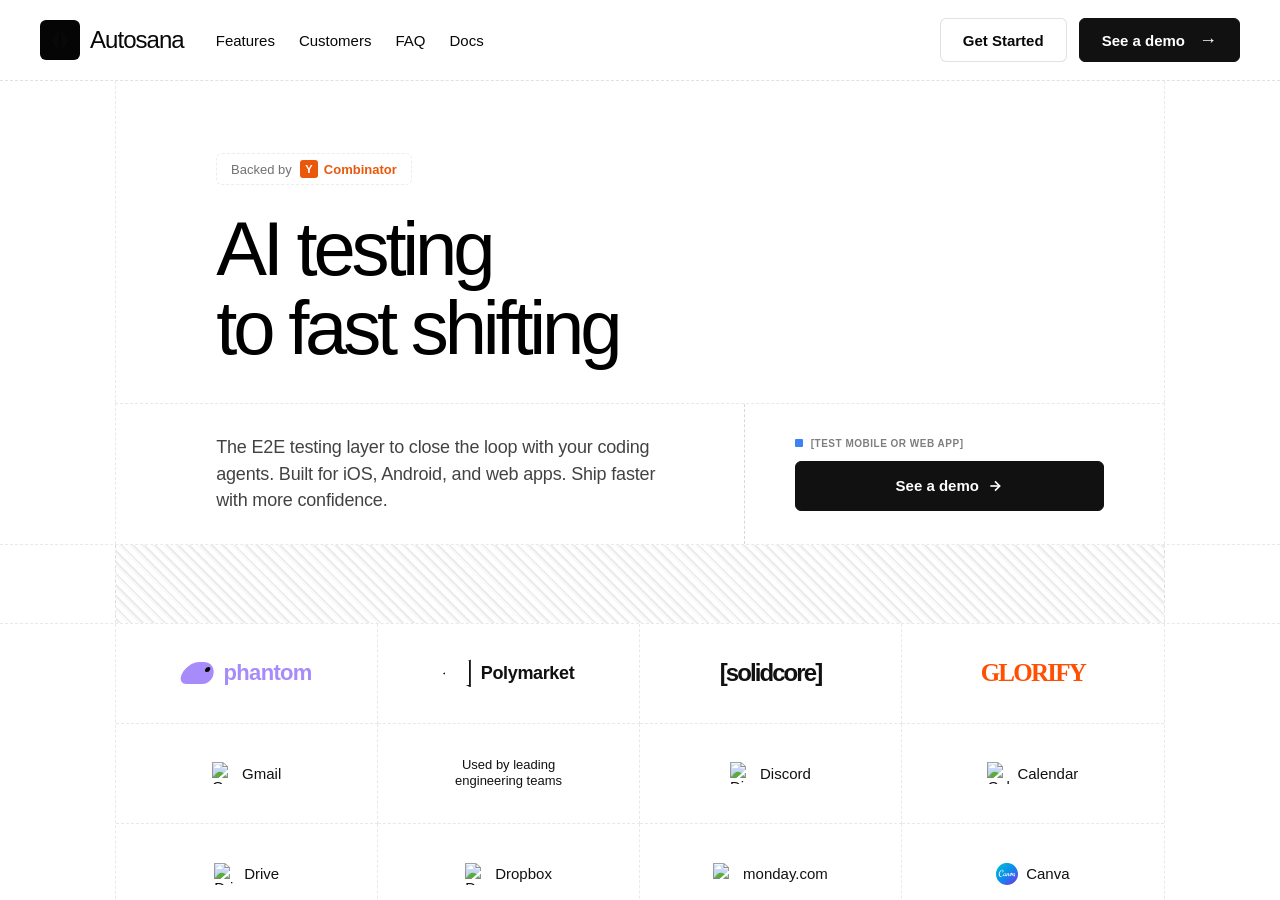
==== commit e4e672c5: "Add files via upload" ====
--- a/dashboard.html
+++ b/dashboard.html
@@ -13,14 +13,14 @@
   
   <!-- SUPABASE AUTH GUARD & GOOGLE IDENTITY SERVICES -->
   <script src="https://cdn.jsdelivr.net/npm/@supabase/supabase-js@2"></script>
-  <script src="dashboard.generated.js" defer></script>
+  <script src="/dashboard.generated.js?v=20260616-chat-ui" defer></script>
   
   
   <link
     href="https://fonts.googleapis.com/css2?family=Inter:wght@300;400;500;600;700&family=Playfair+Display:wght@400;500;600&display=swap"
     rel="stylesheet" />
 
-  <link rel="stylesheet" href="dashboard.generated.css?v=20260616-theme8" />
+  <link rel="stylesheet" href="/dashboard.generated.css?v=20260616-chat-ui" />
 </head>
 
 <body>
--- a/dashboard.generated.css
+++ b/dashboard.generated.css
@@ -0,0 +1,3861 @@
+*,
+    *::before,
+    *::after {
+      margin: 0% 0;
+      padding: 0;
+      box-sizing: border-box
+    }
+
+    :root {
+      --f: 'Inter', sans-serif;
+      --fh: 'Inter', sans-serif;
+      --bg: #000000;
+      --bg2: #111111;
+      --tx: #ffffff;
+      --mu: #a1a1aa;
+      --mu2: #71717a;
+      --ac: #8b5cf6;
+      --b1: rgba(255, 255, 255, 0.08);
+      --b2: #1a1a1a;
+      --s1: #0a0a0a;
+      --s2: #020202;
+      --r: 8px;
+    }
+
+    body {
+      font-family: var(--f);
+      background: #000000;
+      color: var(--tx);
+      height: 100vh;
+      overflow: hidden;
+      display: flex;
+    }
+
+    /* Ã¢â€â‚¬Ã¢â€â‚¬ ICON BAR (always visible) Ã¢â€â‚¬Ã¢â€â‚¬ */
+    .icon-bar {
+      display: none;
+    }
+
+    .icon-bar-header {
+      display: flex;
+      flex-direction: column;
+      align-items: center;
+      gap: 12px;
+      margin-bottom: 24px;
+    }
+
+    .ib-logo {
+      width: 28px;
+      height: 28px;
+      background: #222;
+      border-radius: 6px;
+      display: flex;
+      align-items: center;
+      justify-content: center;
+      color: #fff;
+      font-weight: 800;
+      font-size: 18px;
+      flex-shrink: 0;
+    }
+
+    .toggle-btn {
+      background: transparent;
+      border: none;
+      color: #666;
+      cursor: pointer;
+      display: flex;
+      align-items: center;
+      justify-content: center;
+      padding: 4px;
+      transition: .15s;
+    }
+
+    .toggle-btn:hover {
+      color: #fff;
+    }
+
+    .nav-card {
+      background: #0a0a0a;
+      border: 1px solid var(--b1);
+      border-radius: 12px;
+      display: flex;
+      flex-direction: column;
+      padding: 4px;
+      gap: 4px;
+      margin-bottom: 24px;
+    }
+
+    .ib {
+      width: 36px;
+      height: 36px;
+      display: flex;
+      align-items: center;
+      justify-content: center;
+      border-radius: 8px;
+      border: none;
+      background: transparent;
+      color: #555;
+      cursor: pointer;
+      transition: .15s;
+    }
+
+    .ib:hover {
+      background: #111;
+    }
+
+    .ib.on {
+      background: #0a0a0a;
+      border: 1px solid var(--b1);
+      color: #fff;
+    }
+
+    .circular-btn {
+      width: 32px;
+      height: 32px;
+      border-radius: 50%;
+      background: #0a0a0a;
+      border: 1px solid var(--b1);
+      display: flex;
+      align-items: center;
+      justify-content: center;
+      color: #444;
+      cursor: pointer;
+      transition: .15s;
+    }
+
+    .circular-btn:hover {
+      background: #111;
+    }
+
+    .ib-bot {
+      margin-top: auto;
+      display: flex;
+      flex-direction: column;
+      align-items: center;
+      gap: 8px;
+    }
+
+    .av {
+      width: 28px;
+      height: 28px;
+      border-radius: 50%;
+      background: var(--ac);
+      display: flex;
+      align-items: center;
+      justify-content: center;
+      font-size: 11px;
+      font-weight: 700;
+      color: #fff;
+      cursor: pointer;
+    }
+
+    /* Ã¢â€â‚¬Ã¢â€â‚¬ SIDEBAR Ã¢â€â‚¬Ã¢â€â‚¬ */
+    .sidebar {
+      width: 290px;
+      background: #000000;
+      height: 100vh;
+      display: flex;
+      flex-direction: column;
+      padding: 12px 14px 16px 14px;
+      font-family: 'Inter', sans-serif;
+      flex-shrink: 0;
+      z-index: 100;
+      position: sticky;
+      top: 0;
+      transition: width 0.25s ease, padding 0.25s ease, opacity 0.2s;
+      overflow: hidden;
+      border-right: 1px solid rgba(255,255,255,0.07);
+    }
+
+    .sidebar.hidden {
+      width: 0;
+      padding: 0;
+      opacity: 0;
+      pointer-events: none;
+    }
+
+    /* Floating button to re-open sidebar when hidden */
+    #sb-open-btn {
+      display: none;
+      position: fixed;
+      top: 16px;
+      left: 16px;
+      z-index: 200;
+      background: #0a0a0a;
+      border: 1px solid #242424;
+      border-radius: 6px;
+      width: 32px;
+      height: 32px;
+      align-items: center;
+      justify-content: center;
+      cursor: pointer;
+      box-shadow: 0 2px 8px rgba(0, 0, 0, 0.08);
+    }
+
+    #sb-open-btn:hover {
+      background: #111;
+    }
+
+    .sidebar.hidden~#sb-open-btn,
+    .sidebar.hidden~* #sb-open-btn {
+      display: flex;
+    }
+
+    .sb-close-btn {
+      margin-left: auto;
+      width: 24px;
+      height: 24px;
+      border-radius: 4px;
+      display: flex;
+      align-items: center;
+      justify-content: center;
+      cursor: pointer;
+      color: #a1a1aa;
+      flex-shrink: 0;
+    }
+
+    .sb-close-btn:hover {
+      background: #111;
+      color: #fff;
+    }
+
+    .sb-label {
+      font-size: 12px;
+      font-weight: 600;
+      color: #52525b;
+      padding: 6px 10px;
+      text-transform: none;
+      letter-spacing: normal;
+      margin-top: 16px;
+      margin-bottom: 4px;
+    }
+
+    .sb-item {
+      display: flex;
+      align-items: center;
+      gap: 12px;
+      padding: 6px 10px;
+      border-radius: 8px;
+      font-size: 14px;
+      color: #a1a1aa;
+      cursor: pointer;
+      transition: all 0.2s ease;
+      background: transparent;
+      border: none;
+      text-decoration: none;
+      width: 100%;
+      box-sizing: border-box;
+    }
+
+    .sb-item:hover,
+    .sb-item.on,
+    .sb-item.active {
+      background: rgba(255, 255, 255, 0.07);
+      color: #e0e0e0;
+    }
+
+    .sb-item svg {
+      width: 16px;
+      height: 16px;
+      color: inherit;
+      stroke-width: 2;
+    }
+
+    .sb-item.on svg {
+      color: #fff;
+    }
+
+    .sb-upgrade-pill {
+      border: 1.5px solid rgba(255, 255, 255, 0.15);
+      border-radius: 9999px;
+      padding: 6px 14px;
+      font-size: 13px;
+      font-weight: 500;
+      color: #e0e0e0;
+      background: transparent;
+      cursor: pointer;
+      transition: all 0.2s;
+    }
+
+    .sb-upgrade-pill:hover {
+      border-color: rgba(255, 255, 255, 0.4);
+      background-color: rgba(255, 255, 255, 0.05);
+    }
+
+    /* Scrollbar for chat list in sidebar */
+    #tlist::-webkit-scrollbar {
+      width: 4px;
+    }
+    #tlist::-webkit-scrollbar-track {
+      background: transparent;
+    }
+    #tlist::-webkit-scrollbar-thumb {
+      background: rgba(255, 255, 255, 0.1);
+      border-radius: 2px;
+    }
+    #tlist::-webkit-scrollbar-thumb:hover {
+      background: rgba(255, 255, 255, 0.2);
+    }
+
+    /* Hover effect to switch time label and options button */
+    .sb-item:hover .sb-time-label {
+      display: none !important;
+    }
+    .sb-item:hover .t-opt-btn {
+      display: block !important;
+    }
+
+    .sb-res {
+      margin-top: 16px;
+      padding-top: 16px;
+      border-top: 1px solid rgba(255, 255, 255, 0.05);
+    }
+
+    /* Ã¢â€â‚¬Ã¢â€â‚¬ MAIN LAYOUT Ã¢â€â‚¬Ã¢â€â‚¬ */
+    .main {
+      flex: 1;
+      display: flex;
+      flex-direction: column;
+      height: 100vh;
+      overflow-y: auto;
+      background: #000000;
+      border: none;
+      box-shadow: 0 2px 12px rgba(0, 0, 0, 0.4);
+      position: relative;
+    }
+
+    #home {
+      background: #000000;
+      flex: 1;
+      display: flex;
+      flex-direction: column;
+      align-items: center;
+      padding-bottom: 80px;
+      border: none;
+      box-shadow: 0 2px 12px rgba(0, 0, 0, 0.4);
+    }
+
+    .home-inner {
+      width: 100%;
+      max-width: 1200px;
+      margin: 0 auto;
+      display: flex;
+      flex-direction: column;
+      align-items: center;
+    }
+
+    .landing-hero {
+      display: flex;
+      align-items: center;
+      justify-content: space-between;
+      gap: 60px;
+      width: 100%;
+      padding: 60px 0;
+      text-align: left;
+    }
+
+    .hero-left {
+      flex: 1.2;
+      display: flex;
+      flex-direction: column;
+      align-items: flex-start;
+    }
+
+    .hero-right {
+      flex: 1;
+      display: flex;
+      flex-direction: column;
+      align-items: center;
+      width: 100%;
+    }
+
+    @media (max-width: 1024px) {
+      .landing-hero {
+        flex-direction: column;
+        text-align: center;
+        padding: 40px 20px;
+      }
+
+      .hero-left {
+        align-items: center;
+        max-width: 100%;
+      }
+    }
+
+    .trust-pill {
+      background: #0a0a0a;
+      border: 1px solid #242424;
+      border-radius: 20px;
+      padding: 6px 16px;
+      font-size: 13px;
+      color: #a1a1aa;
+      margin-bottom: 24px;
+      display: flex;
+      align-items: center;
+      gap: 8px;
+    }
+      font-size: 13px;
+      color: #666;
+      margin-bottom: 24px;
+      display: flex;
+      align-items: center;
+      gap: 8px;
+    }
+
+    .cta-btns {
+      display: flex;
+      gap: 16px;
+      margin-bottom: 80px;
+    }
+
+    .cta-white {
+      background: #ffffff;
+      border: 1px solid #ffffff;
+      border-radius: 4px;
+      padding: 10px 20px;
+      font-size: 15px;
+      font-weight: 500;
+      color: #000;
+      cursor: pointer;
+      display: flex;
+      align-items: center;
+      gap: 8px;
+    }
+
+    .cta-black {
+      background: #111;
+      border: none;
+      border-radius: 4px;
+      padding: 8px 20px;
+      font-size: 14px;
+      font-weight: 500;
+      color: #fff;
+      cursor: pointer;
+      display: flex;
+      align-items: center;
+      gap: 10px;
+    }
+
+    /* Ã¢â€â‚¬Ã¢â€â‚¬ ADVANCED DASHBOARD REDESIGN Ã¢â€â‚¬Ã¢â€â‚¬ */
+    #advanced-dashboard {
+      display: none;
+      flex: 1;
+      flex-direction: column;
+      align-items: center;
+      width: 100%;
+      max-width: 1100px;
+      margin: 0 auto;
+      padding: 60px 20px;
+      background: #000000;
+    }
+
+    .adv-subtitle {
+      font-size: 18px;
+      color: #71717a;
+      margin-top: 12px;
+      margin-bottom: 56px;
+      text-align: center;
+      font-weight: 400;
+      letter-spacing: -0.01em;
+    }
+
+    .adv-input-box {
+      width: 100%;
+      max-width: 480px !important;
+      background: #0a0a0a;
+      border: none;
+      border-radius: 4px;
+      padding: 60px 16px !important;
+      min-height: 170px;
+      position: relative;
+      margin-bottom: 16px;
+      box-shadow: none;
+      transition: all 0.2s;
+    }
+
+    .adv-input-box:focus-within {
+      border-color: transparent;
+    }
+
+    .adv-textarea {
+      width: 100%;
+      border: none;
+      resize: none;
+      font-size: 15px;
+      outline: none;
+      color: #fff;
+      padding: 0;
+      min-height: 76px;
+      font-family: var(--f);
+      line-height: 1.6;
+      background: transparent;
+    }
+
+    .adv-send-btn {
+      position: absolute;
+      bottom: 12px;
+      right: 12px;
+      background: #000;
+      color: #fff;
+      width: 28px;
+      height: 28px;
+      border-radius: 2px;
+      display: flex;
+      align-items: center;
+      justify-content: center;
+      cursor: pointer;
+      transition: all 0.2s;
+    }
+
+    .adv-send-btn:hover {
+      background: #000;
+    }
+
+    .adv-connect-pills {
+      display: flex;
+      gap: 12px;
+      flex-wrap: wrap;
+      justify-content: center;
+      margin-bottom: 100px;
+    }
+
+    .adv-pill {
+      display: flex;
+      align-items: center;
+      gap: 8px;
+      padding: 8px 16px;
+      background: #0a0a0a;
+      border: 1px solid rgba(255, 255, 255, 0.1);
+      border-radius: 2px;
+      font-size: 14px;
+      color: #fff;
+      font-weight: 500;
+      cursor: pointer;
+      transition: all 0.2s ease;
+    }
+
+    .adv-pill:hover {
+      border-color: #fff;
+      background: #111;
+      transform: translateY(-1px);
+    }
+
+    .adv-pill img {
+      width: 18px;
+      height: 18px;
+    }
+
+    .adv-sheets-sec {
+      width: 100%;
+      max-width: 1000px;
+    }
+
+    .adv-sheets-head {
+      font-size: 18px;
+      font-weight: 600;
+      color: #fff;
+      margin-bottom: 24px;
+    }
+
+    .adv-sheets-grid {
+      display: grid;
+      grid-template-columns: repeat(auto-fill, minmax(230px, 1fr));
+      gap: 20px;
+    }
+
+    .adv-sheet-card {
+      background: #0a0a0a;
+      border: 1px solid rgba(255, 255, 255, 0.1);
+      border-radius: 4px;
+      height: 200px;
+      overflow: hidden;
+      padding: 12px;
+      cursor: pointer;
+      transition: all 0.2s;
+      position: relative;
+    }
+
+    .adv-sheet-card:hover {
+      border-color: #d1d5db;
+      box-shadow: 0 4px 12px rgba(0, 0, 0, 0.04);
+    }
+
+    .adv-sheet-mock {
+      width: 100%;
+      height: 100%;
+      background: #fdfdfd;
+      border-radius: 2px;
+      border: 1px solid #f3f4f6;
+      background-image: linear-gradient(#f1f1f1 1px, transparent 1px),
+        linear-gradient(90deg, #f1f1f1 1px, transparent 1px);
+      background-size: 20px 20px;
+    }
+
+    .home-title {
+      font-size: 56px;
+      font-weight: 500;
+      letter-spacing: -0.02em;
+      text-align: center;
+      color: #e0e0e0;
+      margin-bottom: 16px;
+      line-height: 1.1;
+      font-family: 'Inter', sans-serif;
+    }
+
+    .home-subtitle {
+      color: #a1a1aa;
+      font-size: 16px;
+      margin-bottom: 44px;
+      font-weight: 400;
+      text-align: center;
+      letter-spacing: -0.01em;
+      max-width: 620px;
+      line-height: 1.5;
+    }
+
+    @keyframes pageLoad {
+      from {
+        opacity: 0;
+        transform: translateY(20px);
+        filter: blur(10px);
+      }
+
+      to {
+        opacity: 1;
+        transform: translateY(0);
+        filter: blur(0);
+      }
+    }
+
+    /* â”€â”€ INPUT CARD â”€â”€ */
+    .icard {
+      width: 100%;
+      max-width: 480px;
+      background: #0a0a0a;
+      border: none;
+      border-radius: 0px;
+      overflow: hidden;
+      transition: border-color .2s, box-shadow .2s;
+      box-shadow: none;
+    }
+
+    .icard:focus-within {
+      box-shadow: none
+    }
+
+    #ci,
+    #ci2 {
+      width: 100%;
+      background: transparent;
+      border: none;
+      outline: none;
+      resize: none;
+      font-family: var(--f);
+      font-size: 16px;
+      font-weight: 400;
+      color: var(--tx);
+      padding: 8px 16px;
+      min-height: 48px;
+      max-height: 250px;
+      overflow-y: auto;
+      line-height: 1.6
+    }
+
+    #ci::placeholder,
+    #ci2::placeholder {
+      color: #9ca3af;
+      font-weight: 400;
+      font-size: 16px
+    }
+
+    /* Ã¢â€â‚¬Ã¢â€â‚¬ TOOLBAR Ã¢â€â‚¬Ã¢â€â‚¬ */
+    .itoolbar {
+      display: flex;
+      align-items: center;
+      padding: 4px 14px 14px;
+      gap: 8px
+    }
+
+    .t-btn {
+      width: 28px;
+      height: 28px;
+      display: flex;
+      align-items: center;
+      justify-content: center;
+      border-radius: 7px;
+      border: none;
+      background: transparent;
+      color: var(--tx);
+      cursor: pointer;
+      transition: .15s
+    }
+
+    .t-btn:hover {
+      background: var(--s2)
+    }
+
+    .msel {
+      appearance: none;
+      background: rgba(59, 130, 246, 0.08);
+      border: none;
+      border-radius: 6px;
+      color: var(--ac);
+      font-size: 11px;
+      font-family: var(--f);
+      padding: 5px 8px;
+      cursor: pointer;
+      outline: none;
+      font-weight: 600
+    }
+
+    .msel option {
+      background: var(--s1);
+      color: var(--tx)
+    }
+
+    .send-btn {
+      margin-left: auto;
+      width: 26px;
+      height: 26px;
+      background: #000000;
+      color: #e0e0e0;
+      border: none;
+      border-radius: 4px;
+      display: flex;
+      align-items: center;
+      justify-content: center;
+      cursor: pointer;
+      transition: .2s;
+    }
+
+    .send-btn:hover {
+      background: #333;
+    }
+
+    .enter-hint {
+      font-size: 13px;
+      color: #9ca3af;
+      font-family: var(--f);
+      display: flex;
+      align-items: center;
+      gap: 4px;
+      user-select: none;
+      margin-bottom: 4px;
+    }
+
+    .send-btn svg {
+      width: 18px;
+      height: 18px;
+      stroke-width: 2.5;
+    }
+
+    #sb,
+    #sb2,
+    #sb-sp,
+    [onclick="sendDemo()"],
+    [onclick="sendSP()"],
+    .send-btn {
+      background: #dedede !important;
+      color: #9a9a9a !important;
+      border-radius: 999px !important;
+    }
+
+    #sb.active,
+    #sb2.active,
+    #sb-sp.active,
+    #demo-send-btn.active,
+    .send-btn.active {
+      background: #2f2f31 !important;
+      color: #ffffff !important;
+    }
+
+    #sb-sp,
+    [onclick="sendDemo()"],
+    [onclick="sendSP()"] {
+      width: 31px !important;
+      height: 31px !important;
+      min-width: 31px !important;
+    }
+
+    #sb:hover,
+    #sb2:hover,
+    #sb-sp:hover,
+    [onclick="sendDemo()"]:hover,
+    [onclick="sendSP()"]:hover,
+    .send-btn:hover {
+      background: #cfcfcf !important;
+      color: #8a8a8a !important;
+    }
+
+    #sb.active:hover,
+    #sb2.active:hover,
+    #sb-sp.active:hover,
+    #demo-send-btn.active:hover,
+    .send-btn.active:hover {
+      background: #2f2f31 !important;
+      color: #ffffff !important;
+    }
+
+    #sb svg,
+    #sb2 svg,
+    #sb-sp svg,
+    [onclick="sendDemo()"] svg,
+    [onclick="sendSP()"] svg,
+    .send-btn svg {
+      color: currentColor !important;
+      stroke: currentColor !important;
+    }
+
+    #sb-sp svg,
+    [onclick="sendDemo()"] svg,
+    [onclick="sendSP()"] svg {
+      width: 15px !important;
+      height: 15px !important;
+    }
+
+    #sb.streaming-stop,
+    #sb2.streaming-stop,
+    #sb-sp.streaming-stop,
+    #demo-send-btn.streaming-stop {
+      width: 32px !important;
+      height: 32px !important;
+      min-width: 32px !important;
+      background: #000000 !important;
+      color: #ffffff !important;
+      border-radius: 999px !important;
+    }
+
+    #sb.streaming-stop svg,
+    #sb2.streaming-stop svg,
+    #sb-sp.streaming-stop svg,
+    #demo-send-btn.streaming-stop svg {
+      width: 15px !important;
+      height: 15px !important;
+      color: #ffffff !important;
+      stroke: none !important;
+      fill: currentColor !important;
+    }
+
+    /* Ã¢â€â‚¬Ã¢â€â‚¬ APP BAR (icons row) Ã¢â€â‚¬Ã¢â€â‚¬ */
+    .app-bar {
+      display: flex;
+      align-items: center;
+      padding: 8px 16px 14px;
+      gap: 10px;
+      border-top: none;
+    }
+
+    .app-icons {
+      display: flex;
+      align-items: center
+    }
+
+    .ai-ico {
+      width: 22px;
+      height: 22px;
+      border-radius: 6px;
+      background: var(--s2);
+      border: 1px solid var(--s1);
+      display: flex;
+      align-items: center;
+      justify-content: center;
+      margin-left: -6px;
+      overflow: hidden;
+      transition: .15s
+    }
+
+    .ai-ico:first-child {
+      margin-left: 0
+    }
+
+    .ai-ico:hover {
+      transform: scale(1.15);
+      z-index: 5
+    }
+
+    .ai-ico img {
+      width: 15px;
+      height: 15px;
+      object-fit: contain
+    }
+
+    .ab-txt {
+      font-size: 12px;
+      color: var(--mu2);
+      font-weight: 400
+    }
+
+    /* Ã¢â€â‚¬Ã¢â€â‚¬ TABS Ã¢â€â‚¬Ã¢â€â‚¬ */
+    .tabs {
+      display: flex;
+      gap: 12px;
+      margin: 40px 0 40px;
+      padding: 0;
+      background: transparent;
+      flex-wrap: wrap;
+      justify-content: center
+    }
+
+    .tab {
+      padding: 10px 22px;
+      border-radius: 4px;
+      font-size: 14px;
+      font-weight: 500;
+      color: #555;
+      cursor: pointer;
+      border: 1px solid rgba(0, 0, 0, 0.05);
+      background: #0a0a0a;
+      font-family: var(--f);
+      transition: .15s;
+      display: flex;
+      align-items: center;
+      gap: 6px;
+      white-space: nowrap
+    }
+
+    .tab:hover {
+      background: #fcfcfc;
+      transform: translateY(-1px)
+    }
+
+    .tab.on {
+      background: #ffffff;
+      color: #000;
+      border-color: #e0e0e0;
+    }
+
+    /* Ã¢â€â‚¬Ã¢â€â‚¬ TEMPLATES GRID Ã¢â€â‚¬Ã¢â€â‚¬ */
+    .tpl-sec {
+      width: 100%;
+      max-width: 1200px;
+      display: flex;
+      flex-direction: column;
+      align-items: center;
+      margin-bottom: 80px;
+    }
+
+    .tpl-grid {
+      width: 100%;
+      display: grid;
+      grid-template-columns: repeat(auto-fill, minmax(260px, 1fr));
+      gap: 24px;
+      margin-top: 8px;
+    }
+
+    .tpl-card {
+      background: #0a0a0a;
+      border: 1px solid var(--b1);
+      border-radius: 6px;
+      padding: 32px;
+      display: flex;
+      flex-direction: column;
+      text-align: left;
+      cursor: pointer;
+      transition: 0.2s cubic-bezier(0.2, 0.8, 0.2, 1);
+      box-shadow: 0 2px 12px rgba(0, 0, 0, 0.4);
+      min-height: 220px;
+    }
+
+    .tpl-card:hover {
+      border-color: var(--b2);
+      box-shadow: 0 12px 40px rgba(0, 0, 0, 0.04);
+      transform: translateY(-6px);
+    }
+
+    .tpl-icon {
+      display: flex;
+      align-items: center;
+      justify-content: flex-start;
+      margin-bottom: 20px;
+      gap: 10px;
+    }
+
+    .tpl-icon img {
+      height: 26px;
+      object-fit: contain;
+    }
+
+    .tpl-icon svg {
+      stroke: var(--tx) !important;
+      width: 22px;
+      height: 22px;
+    }
+
+    .tpl-title {
+      font-size: 17.5px;
+      font-weight: 600;
+      color: var(--tx);
+      margin: 0 0 12px 0;
+      line-height: 1.4;
+      font-family: 'Inter', sans-serif;
+    }
+
+    .tpl-desc {
+      font-size: 14.5px;
+      color: var(--mu2);
+      line-height: 1.6;
+      flex: 1;
+      margin: 0;
+      font-family: var(--f);
+    }
+
+    .tpl-foot {
+      margin-top: 32px;
+      display: flex;
+      justify-content: space-between;
+      align-items: center;
+      font-family: var(--f);
+    }
+
+    .tpl-runs {
+      display: flex;
+      align-items: center;
+      gap: 6px;
+      font-size: 13px;
+      color: var(--mu2);
+      font-weight: 500;
+    }
+
+    .tpl-act {
+      font-size: 14px;
+      color: var(--mu2);
+      font-weight: 500;
+      display: flex;
+      align-items: center;
+      gap: 2px;
+      transition: 0.2s;
+    }
+
+    .tpl-act:hover {
+      color: var(--tx);
+    }
+
+    /* Ã¢â€â‚¬Ã¢â€â‚¬ CHAT VIEW Ã¢â€â‚¬Ã¢â€â‚¬ */
+    @keyframes chatOpen {
+      from {
+        opacity: 0;
+        transform: translateY(60px) scale(0.94);
+        filter: blur(3px);
+      }
+
+      to {
+        opacity: 1;
+        transform: translateY(0) scale(1);
+        filter: blur(0px);
+      }
+    }
+
+    #chat {
+      display: none;
+      flex: 1;
+      flex-direction: column;
+      min-height: 0;
+      align-items: center;
+      animation: chatOpen 1.4s cubic-bezier(0.22, 1, 0.36, 1) forwards;
+    }
+
+    #mh {
+      width: 100%;
+      max-width: 1080px;
+      flex: 1;
+      overflow-y: auto;
+      display: flex;
+      flex-direction: column;
+      gap: 16px;
+      padding: 10px 32px 8px;
+      min-height: 0
+    }
+
+    #mh::-webkit-scrollbar {
+      width: 4px
+    }
+
+    #mh::-webkit-scrollbar-thumb {
+      background: var(--b2);
+      border-radius: 2px
+    }
+
+    #cinput-wrap {
+      width: 100%;
+      display: flex;
+      flex-direction: column;
+      align-items: center;
+      padding-bottom: 200px;
+      flex-shrink: 0;
+    }
+
+    .msg {
+      display: flex;
+      flex-direction: column;
+      width: 100%;
+      margin-bottom: 16px;
+    }
+
+    .msg.user {
+      align-items: flex-end;
+    }
+
+    .msg.ai {
+      align-items: stretch;
+      width: 100%;
+    }
+
+    .bubble {
+      max-width: 75%;
+      width: fit-content;
+      border-radius: 18px;
+      font-size: 14.5px;
+      line-height: 1.6;
+      white-space: pre-wrap;
+      word-break: break-word;
+      animation: fu .2s ease;
+      padding: 10px 18px;
+      box-sizing: border-box;
+    }
+
+    .msg.user .bubble {
+      background: #0b0b0b;
+      color: #f3f4f6;
+      font-size: 13.5px;
+      line-height: 1.48;
+      border: 0;
+      box-shadow: none;
+      border-radius: 4px;
+      padding: 8px 14px;
+      max-width: 85%;
+      white-space: pre-wrap;
+      overflow-wrap: anywhere;
+      word-break: normal;
+      font-weight: 450;
+      transition: background-color 0.2s ease, border-color 0.2s ease;
+    }
+
+    .msg.user .bubble:hover {
+      background: #0b0b0b;
+      border-color: transparent;
+    }
+
+    .msg-meta {
+      display: flex;
+      align-items: center;
+      gap: 12px;
+      margin-top: 6px;
+      padding: 0 14px;
+      color: #8b8b91;
+      opacity: 0;
+      pointer-events: none;
+      transition: opacity 0.16s ease;
+    }
+
+    .msg.user .msg-meta {
+      justify-content: flex-end;
+    }
+
+    .msg.ai .msg-meta,
+    .msg:hover .msg-meta,
+    .msg:focus-within .msg-meta {
+      opacity: 1;
+      pointer-events: auto;
+    }
+
+    .msg-time {
+      font-size: 12px;
+      line-height: 1;
+      color: #8b8b91;
+      user-select: none;
+    }
+
+    .msg-copy-btn {
+      width: 16px;
+      height: 16px;
+      border: 0;
+      padding: 0;
+      display: inline-flex;
+      align-items: center;
+      justify-content: center;
+      background: transparent;
+      color: #8b8b91;
+      cursor: pointer;
+      transition: color 0.16s ease;
+    }
+
+    .msg-copy-btn:hover {
+      color: #d4d4d8;
+    }
+
+    .msg-copy-btn svg {
+      width: 13px;
+      height: 13px;
+    }
+
+    .msg.ai .bubble {
+      /* Clean AI response - no box, no bubble */
+      background: transparent;
+      color: #e8e8e8;
+      padding: 0;
+      font-size: 14px;
+      font-weight: 400;
+      line-height: 1.7;
+      border: none;
+      border-radius: 0;
+      box-shadow: none;
+      width: 100%;
+      max-width: 100%;
+      margin: 0;
+      box-sizing: border-box;
+      min-width: 0;
+      overflow: visible;
+    }
+
+    .ai-text-wrap {
+      font-size: 14px;
+      line-height: 1.75;
+      color: #e2e2e2;
+      font-family: var(--f);
+      width: 100%;
+      max-width: 960px;
+      white-space: normal;
+      overflow-wrap: break-word;
+      word-break: normal;
+      text-align: left;
+      min-width: 0;
+      overflow-x: hidden;
+    }
+
+    .ai-text-wrap.code-ish {
+      font-family: Consolas, "Liberation Mono", Menlo, monospace;
+      line-height: 1.65;
+      white-space: pre-wrap;
+      overflow-wrap: normal;
+      word-break: normal;
+      tab-size: 2;
+    }
+
+    .ai-text-wrap strong, .ai-text-wrap b {
+      color: #ffffff;
+      font-weight: 700;
+    }
+
+    .ai-text-wrap p {
+      margin: 0 0 16px;
+    }
+
+    .ai-text-wrap p:last-child {
+      margin-bottom: 0;
+    }
+
+    .ai-text-wrap .ai-line-heading {
+      margin-top: 18px;
+      margin-bottom: 8px;
+      font-weight: 600;
+      color: #ffffff;
+    }
+
+    .ai-text-wrap .ai-header {
+      margin-top: 24px;
+      margin-bottom: 12px;
+      font-weight: 700;
+      color: #ffffff;
+      line-height: 1.4;
+    }
+    .ai-text-wrap h3.ai-header { font-size: 1.3em; }
+    .ai-text-wrap h4.ai-header { font-size: 1.15em; }
+    .ai-text-wrap h5.ai-header { font-size: 1.05em; }
+
+    .ai-text-wrap ul {
+      margin: 0 0 18px 0;
+      padding-left: 20px;
+      list-style-type: disc;
+    }
+
+    .ai-text-wrap ol {
+      margin: 0 0 18px 0;
+      padding-left: 20px;
+      list-style-type: decimal;
+    }
+
+    .ai-text-wrap li {
+      margin: 8px 0;
+      padding-left: 2px;
+    }
+
+    .ai-text-wrap code {
+      font-family: Consolas, "Liberation Mono", Menlo, monospace;
+      font-size: .95em;
+      color: #ffffff;
+      background: transparent;
+    }
+
+    .ai-text-wrap .net-retry-link {
+      color: #e8e8e8;
+      text-decoration: underline;
+      cursor: pointer;
+      white-space: nowrap;
+    }
+
+    .ai-text-wrap .net-retry-link:hover {
+      color: #ffffff;
+    }
+
+    /* In-chat network error row (Manus-like, but inside messages area) */
+    .net-err-row {
+      display: flex;
+      align-items: center;
+      gap: 10px;
+      padding: 8px 6px;
+      margin: 10px 0 18px;
+      color: #ffffff;
+      font-size: 14px;
+      line-height: 1.4;
+      opacity: 0;
+      transform: translateY(4px);
+      transition: opacity 180ms ease, transform 180ms ease;
+    }
+
+    .net-err-row.show {
+      opacity: 1;
+      transform: translateY(0);
+    }
+
+    .net-err-row .net-err-brand {
+      display: inline-flex;
+      align-items: center;
+      gap: 8px;
+      color: rgba(255, 255, 255, 0.9);
+      font-weight: 600;
+      white-space: nowrap;
+    }
+
+    .net-err-row .net-err-brand-dot {
+      width: 18px;
+      height: 18px;
+      border-radius: 6px;
+      border: 1px solid rgba(255, 255, 255, 0.25);
+      background: rgba(255, 255, 255, 0.06);
+    }
+
+    .net-err-row .net-err-text {
+      flex: 1 1 auto;
+      min-width: 0;
+      color: rgba(255, 255, 255, 0.92);
+    }
+
+    .net-err-row .net-err-text a {
+      color: rgba(255, 255, 255, 0.92);
+      text-decoration: underline;
+      font-weight: 600;
+      white-space: nowrap;
+    }
+
+    .ai-text-wrap .inline-code {
+      font-family: Consolas, "Liberation Mono", Menlo, monospace;
+      font-size: .9em;
+      color: #f43f5e;
+      background: rgba(244, 63, 94, 0.1);
+      padding: 2px 6px;
+      border-radius: 4px;
+      border: 1px solid rgba(244, 63, 94, 0.2);
+    }
+
+    /* Codex/Premium Code Blocks */
+    .code-block-container {
+      margin: 18px 0;
+      border-radius: 8px;
+      overflow: hidden;
+      border: 1px solid rgba(255, 255, 255, 0.1);
+      background: #0f0f11;
+      box-shadow: 0 4px 12px rgba(0, 0, 0, 0.5);
+      width: calc(100% - 20px);
+      max-width: calc(100% - 20px);
+      box-sizing: border-box;
+      display: block;
+      margin-left: auto;
+      margin-right: auto;
+    }
+
+    .code-block-header {
+      display: flex;
+      justify-content: space-between;
+      align-items: center;
+      padding: 8px 16px;
+      background: #1e1e22;
+      border-bottom: 1px solid rgba(255, 255, 255, 0.05);
+      font-family: var(--f);
+      font-size: 12px;
+      color: #a1a1aa;
+    }
+
+    .code-block-lang {
+      font-weight: 600;
+      text-transform: uppercase;
+      letter-spacing: 0.5px;
+    }
+
+    .copy-code-btn {
+      display: inline-flex;
+      align-items: center;
+      justify-content: center;
+      background: transparent;
+      border: none;
+      color: #a1a1aa;
+      cursor: pointer;
+      font-family: var(--f);
+      width: 32px;
+      height: 32px;
+      padding: 0;
+      border-radius: 10px;
+      transition: all 0.2s ease;
+    }
+
+    .copy-code-btn:hover {
+      color: #ffffff;
+      background: rgba(255, 255, 255, 0.07);
+    }
+
+    .copy-code-btn.copied {
+      color: #9ca3af;
+    }
+
+    .msg-copy-btn {
+      display: inline-flex;
+      align-items: center;
+      justify-content: center;
+      background: transparent;
+      border: none;
+      color: #8b8b91;
+      cursor: pointer;
+      width: 18px;
+      height: 18px;
+      padding: 0;
+      border-radius: 4px;
+      transition: all 0.15s ease;
+      opacity: 1;
+    }
+
+    .msg-copy-btn:hover {
+      color: #d4d4d8;
+      background: transparent;
+      opacity: 1;
+    }
+
+    .code-block-container pre {
+      margin: 0;
+      padding: 16px;
+      overflow-x: auto;
+      background: #0f0f11;
+      max-width: 100%;
+      box-sizing: border-box;
+    }
+
+    .code-block-container code {
+      font-family: Consolas, "Liberation Mono", Menlo, monospace;
+      font-size: 13px;
+      color: #9ecbff;
+      background: transparent;
+      padding: 0;
+      border-radius: 0;
+      border: none;
+      white-space: pre;
+    }
+
+    .code-block-container code .tok-com {
+      color: #7c8697;
+    }
+
+    .code-block-container code .tok-str {
+      color: #8edc67;
+    }
+
+    .code-block-container code .tok-key {
+      color: #c678dd;
+      font-weight: 600;
+    }
+
+    .code-block-container code .tok-anno {
+      color: #ffb454;
+    }
+
+    .code-block-container code .tok-fn {
+      color: #6cb6ff;
+    }
+
+    .code-block-container code .tok-num {
+      color: #e6c07b;
+    }
+
+    .code-block-container code .tok-type {
+      color: #78dce8;
+    }
+
+    .ai-thought {
+      margin-bottom: 6px;
+    }
+
+    .ai-thought summary {
+      display: flex;
+      align-items: center;
+      gap: 6px;
+      font-size: 13.5px;
+      color: #6b7280;
+      font-weight: 500;
+      cursor: pointer;
+      user-select: none;
+      list-style: none;
+    }
+
+    .ai-thought summary::-webkit-details-marker {
+      display: none;
+    }
+
+    .ai-thought[open] summary svg {
+      transform: rotate(90deg);
+    }
+
+    .ai-thought summary svg {
+      transition: 0.2s;
+    }
+
+    .thought-content {
+      font-size: 13.5px;
+      color: #a1a1aa;
+      padding: 6px 10px;
+      margin-top: 4px;
+      border-left: 2px solid rgba(255, 255, 255, 0.1);
+      background: linear-gradient(135deg, #0b0b0b 0%, #161616 100%);
+      border-radius: 0 4px 4px 0;
+    }
+
+    .ai-actions {
+      display: flex;
+      align-items: center;
+      gap: 8px;
+      margin-top: 6px;
+      opacity: 0.75;
+    }
+
+    .ai-act-btn {
+      background: transparent;
+      border: none;
+      color: #9ca3af;
+      cursor: pointer;
+      display: flex;
+      align-items: center;
+      justify-content: center;
+      padding: 4px;
+      border-radius: 4px;
+      transition: 0.15s;
+    }
+
+    .ai-act-btn:hover {
+      color: #e0e0e0;
+      background: rgba(255, 255, 255, 0.06);
+    }
+
+    .ecrd {
+      display: flex;
+      align-items: center;
+      gap: 8px;
+      background: var(--s2);
+      border: 1px solid var(--b2);
+      border-radius: 10px;
+      padding: 9px 13px;
+      font-size: 12px;
+      margin-bottom: 2px
+    }
+
+    .ebadge {
+      background: rgba(34, 197, 94, .15);
+      color: #16a34a;
+      font-size: 10px;
+      border-radius: 20px;
+      padding: 2px 9px;
+      font-weight: 600
+    }
+
+    .dots {
+      display: inline-flex;
+      gap: 4px;
+      padding: 6px 0
+    }
+
+    .dots span {
+      width: 6px;
+      height: 6px;
+      background: var(--mu);
+      border-radius: 50%;
+      animation: bk 1.2s infinite
+    }
+
+    .dots span:nth-child(2) {
+      animation-delay: .2s
+    }
+
+    .dots span:nth-child(3) {
+      animation-delay: .4s
+    }
+
+    .thinking-row {
+      width: 100%;
+      padding: 2px 4px;
+      display: flex;
+      align-items: center;
+      gap: 8px;
+      color: var(--mu);
+      font-size: 14px;
+      font-weight: 500;
+      opacity: .9;
+    }
+
+    .thinking-label {
+      opacity: .86;
+    }
+
+    .thinking-dots {
+      display: inline-flex;
+      align-items: center;
+      gap: 4px;
+      transform: translateY(1px);
+    }
+
+    .thinking-dots span {
+      width: 4px;
+      height: 4px;
+      background: var(--mu);
+      border-radius: 999px;
+      opacity: .8;
+      animation: bk 1.2s infinite;
+    }
+
+    .thinking-dots span:nth-child(2) {
+      animation-delay: .2s;
+    }
+
+    .thinking-dots span:nth-child(3) {
+      animation-delay: .4s;
+    }
+
+    /* Ã¢â€â‚¬Ã¢â€â‚¬ CHAT OPTIONS MENU Ã¢â€â‚¬Ã¢â€â‚¬ */
+    .t-item .t-opt-btn {
+      background: transparent;
+      border: none;
+      color: var(--mu);
+      cursor: pointer;
+      padding: 4px;
+      display: flex;
+      align-items: center;
+      border-radius: 4px;
+      margin-left: auto;
+      opacity: 0;
+      transition: 0.2s;
+    }
+
+    .t-item:hover .t-opt-btn {
+      opacity: 1;
+    }
+
+    .t-item.on .t-opt-btn {
+      opacity: 1;
+    }
+
+    .t-opt-btn:hover {
+      background: var(--b2);
+      color: var(--tx);
+    }
+
+    .chat-menu {
+      display: none;
+      position: absolute;
+      background: #0a0a0a;
+      border: 1px solid #242424;
+      border-radius: 8px;
+      padding: 6px;
+      box-shadow: 0 10px 40px rgba(0, 0, 0, 0.5);
+      z-index: 9999;
+      flex-direction: column;
+      min-width: 140px;
+    }
+
+    .chat-menu button {
+      background: transparent;
+      border: none;
+      color: #fff;
+      cursor: pointer;
+      padding: 8px 12px;
+      font-size: 13px;
+      font-family: var(--f);
+      display: flex;
+      align-items: center;
+      gap: 10px;
+      border-radius: 6px;
+      text-align: left;
+      font-weight: 500;
+      transition: background 0.1s;
+    }
+
+    .chat-menu button:hover {
+      background: #111;
+      color: #fff;
+    }
+
+    .chat-menu button.danger {
+      color: #ef4444;
+    }
+
+    .chat-menu button.danger:hover {
+      background: #fef2f2;
+      color: #dc2626;
+    }
+
+    .chat-menu svg {
+      width: 14px;
+      height: 14px;
+      opacity: 0.8;
+    }
+
+    #cinput-wrap {
+      width: 100%;
+      max-width: 1000px;
+      padding: 12px 10px 20px;
+      flex-shrink: 0
+    }
+
+    #cinput-wrap .icard {
+      max-width: 100%
+    }
+
+    #ci2 {
+      min-height: 70px;
+      padding-top: 6px;
+      padding-bottom: 16px;
+    }
+
+    @keyframes fu {
+      from {
+        opacity: 0;
+        transform: translateY(6px)
+      }
+
+      to {
+        opacity: 1;
+        transform: translateY(0)
+      }
+    }
+
+    @keyframes bk {
+
+      0%,
+      60%,
+      100% {
+        transform: translateY(0)
+      }
+
+      30% {
+        transform: translateY(-6px)
+      }
+    }
+
+    @keyframes modalPop {
+      from {
+        opacity: 0;
+        transform: scale(0.95) translateY(10px)
+      }
+
+      to {
+        opacity: 1;
+        transform: scale(1) translateY(0)
+      }
+    }
+
+    /* Connections Modal Styles */
+    .modal-overlay {
+      display: none;
+      position: fixed;
+      top: 0;
+      left: 0;
+      width: 100%;
+      height: 100%;
+      background: rgba(0, 0, 0, 0.5);
+      z-index: 10000;
+      justify-content: center;
+      align-items: center;
+      backdrop-filter: blur(5px);
+    }
+
+    .modal-container {
+      background: #000000;
+      border: 1px solid #242424;
+      width: 92%;
+      max-width: 1150px;
+      height: auto;
+      max-height: 85vh;
+      border-radius: 18px;
+      display: flex;
+      flex-direction: column;
+      overflow: hidden;
+      box-shadow: 0 25px 60px rgba(0, 0, 0, 0.2);
+      animation: modalPop 0.35s cubic-bezier(0.34, 1.56, 0.64, 1);
+    }
+
+    .modal-header {
+      padding: 28px 36px 20px;
+      display: flex;
+      justify-content: space-between;
+      align-items: flex-start;
+      border-bottom: 1px solid rgba(255, 255, 255, 0.05);
+    }
+
+    .modal-header h2 {
+      font-size: 26px;
+      font-weight: 700;
+      margin-bottom: 6px;
+      color: #fff;
+    }
+
+    .modal-header p {
+      font-size: 15px;
+      color: #a1a1aa;
+      font-weight: 400;
+    }
+
+    .modal-close {
+      background: transparent;
+      border: none;
+      cursor: pointer;
+      color: #9ca3af;
+      padding: 8px;
+      border-radius: 50%;
+      transition: 0.2s;
+      display: flex;
+      align-items: center;
+      justify-content: center;
+    }
+
+    .modal-close:hover {
+      background: #111;
+      color: #fff;
+    }
+
+    .modal-nav {
+      display: flex;
+      align-items: center;
+      padding: 0 36px;
+      border-bottom: 1px solid #f3f4f6;
+      gap: 30px;
+      background: #0a0a0a;
+    }
+
+    .modal-nav-item {
+      padding: 16px 0;
+      font-size: 14.5px;
+      font-weight: 500;
+      color: #a1a1aa;
+      cursor: pointer;
+      border-bottom: 2px solid transparent;
+      transition: 0.2s;
+    }
+
+    .modal-nav-item.active {
+      color: #fff;
+      border-bottom-color: #fff;
+    }
+
+    .modal-search {
+      margin-left: auto;
+      display: flex;
+      align-items: center;
+      background: #111;
+      border-radius: 10px;
+      padding: 8px 14px;
+      gap: 10px;
+      width: 240px;
+      border: 1px solid #242424;
+    }
+
+    .modal-search input {
+      background: transparent;
+      border: none;
+      outline: none;
+      font-size: 14px;
+      width: 100%;
+      font-family: var(--f);
+      color: #fff;
+    }
+
+    .modal-content {
+      padding: 40px 48px;
+      overflow-y: auto;
+      display: grid;
+      grid-template-columns: repeat(3, 1fr);
+      gap: 0 40px;
+      background: #000000;
+    }
+
+    .int-row {
+      display: flex;
+      align-items: center;
+      justify-content: space-between;
+      padding: 16px 0;
+      border-bottom: 1px solid rgba(255, 255, 255, 0.05);
+      min-width: 0;
+    }
+
+    .int-left {
+      display: flex;
+      align-items: center;
+      gap: 14px;
+      min-width: 0;
+    }
+
+    .int-icon {
+      width: 18px;
+      height: 18px;
+      object-fit: contain;
+      flex-shrink: 0;
+    }
+
+    .int-name {
+      font-size: 15px;
+      font-weight: 500;
+      color: #111;
+      white-space: nowrap;
+      overflow: hidden;
+      text-overflow: ellipsis;
+    }
+
+    .int-btn {
+      background: #000;
+      color: #fff;
+      border: none;
+      border-radius: 24px;
+      padding: 8px 24px;
+      font-size: 13.5px;
+      font-weight: 600;
+      cursor: pointer;
+      transition: 0.15s;
+      flex-shrink: 0;
+    }
+
+    .int-btn:hover {
+      background: #333;
+    }
+
+    .int-btn[disabled],
+    .int-btn.coming-soon {
+      background: #f4f4f5;
+      color: #71717a;
+      cursor: default;
+      border: 1px solid #e4e4e7;
+      padding: 8px 16px;
+    }
+
+    .int-btn[disabled]:hover,
+    .int-btn.coming-soon:hover {
+      background: #f4f4f5;
+    }
+
+    .int-dis {
+      color: #f87171;
+      font-size: 13.5px;
+      font-weight: 500;
+      cursor: pointer;
+      background: transparent;
+      border: none;
+      flex-shrink: 0;
+    }
+
+    @media (max-width: 900px) {
+      .modal-content {
+        grid-template-columns: repeat(2, 1fr);
+        padding: 30px;
+      }
+    }
+
+    @media (max-width: 600px) {
+      .modal-content {
+        grid-template-columns: 1fr;
+        padding: 20px;
+      }
+    }
+
+    .orange-powder {
+      position: absolute;
+      top: -30px;
+      left: -30px;
+      width: 500px;
+      height: 500px;
+      background: radial-gradient(circle, rgba(255, 122, 89, 0.25) 0%, transparent 75%);
+      z-index: 1;
+      pointer-events: none;
+      filter: blur(40px);
+    }
+    /* DARK THEME OVERRIDE */
+    :root {
+      --bg: #000000;
+      --bg2: #000000;
+      --tx: #f3f4f6;
+      --mu: #a1a1aa;
+      --mu2: #71717a;
+      --ac: #ffffff;
+      --b1: rgba(255, 255, 255, 0.08);
+      --b2: rgba(255, 255, 255, 0.08);
+    }
+    body, #home, .main, #advanced-dashboard, .sidebar, .topbar {
+      background-color: #000000 !important;
+      color: var(--tx) !important;
+    }
+    .sidebar {
+      border-right: 1px solid rgba(255, 255, 255, 0.08) !important;
+      background: var(--bg) !important;
+    }
+    .sidebar.demo-mode {
+      border-right: none !important;
+    }
+    .topbar {
+      border-bottom: none !important;
+    }
+    #authButtons button { color: #ffffff !important; }
+    #authButtons button:first-child { color: var(--mu) !important; }
+    #authButtons button:last-child { 
+      background: var(--bg2) !important; 
+      border: 1px solid var(--b2) !important; 
+      color: #ffffff !important;
+      box-shadow: none !important;
+    }
+    .sb-item { color: #d4d4d8 !important; }
+    .sb-label { color: #52525b !important; }
+    .sb-item:hover, .sb-item.on, .sb-item.active {
+      background: rgba(255, 255, 255, 0.08) !important;
+      color: #ffffff !important;
+    }
+    .sb-item.on svg { color: #ffffff !important; }
+    .sb-user-name, .sb-user-av { color: #ffffff !important; }
+    .sb-user-av { background: rgba(255, 255, 255, 0.07) !important; }
+    .sb-new-chat { background: transparent !important; border-color: var(--b2) !important; color: var(--mu) !important; }
+    .trust-pill {
+      background: var(--bg2) !important;
+      border: 1px solid var(--b2) !important;
+      color: var(--mu) !important;
+    }
+    .cta-black, .send-btn {
+      background: #ffffff !important;
+      color: #000000 !important;
+    }
+    .cta-white {
+      background: var(--bg2) !important;
+      color: #ffffff !important;
+      border-color: var(--b2) !important;
+    }
+    .adv-input-box, .icard {
+      background: var(--bg2) !important;
+      border: none !important;
+    }
+    .adv-textarea, #ci-landing {
+      color: #ffffff !important;
+    }
+    .adv-send-btn {
+      background: #ffffff !important;
+      color: #000000 !important;
+    }
+    .adv-pill {
+      background: var(--bg2) !important;
+      border: 1px solid var(--b2) !important;
+      color: var(--mu) !important;
+    }
+    .adv-pill span { background: transparent !important; }
+    /* Integration Bar fixes */
+    #landing-chat-wrap > div {
+      background: var(--bg2) !important;
+      border-color: var(--b2) !important;
+      color: var(--tx) !important;
+    }
+    #landing-chat-wrap div {
+      border-color: var(--b2) !important;
+    }
+    .sb-upgrade { background: rgba(37, 99, 235, 0.1) !important; }
+    .sb-credits { background: var(--bg2) !important; color: var(--tx) !important; }
+    .orange-powder { filter: blur(60px); opacity: 0.15; }
+    @keyframes heroFadeUp {
+      from { opacity: 0; transform: translateY(20px); }
+      to { opacity: 1; transform: translateY(0); }
+    }
+    .animate-hero {
+      animation: heroFadeUp 0.8s cubic-bezier(0.16, 1, 0.3, 1) forwards;
+      opacity: 0;
+    }
+    
+    /* Scroll Navbar Floating Pill Animation */
+    #landing-navbar.scrolled {
+      padding-top: 16px !important;
+      padding-bottom: 0 !important;
+    }
+    #landing-navbar.scrolled #landing-navbar-inner {
+      max-width: 800px;
+      padding: 12px 32px;
+      border-radius: 100px;
+      background: rgba(15, 15, 15, 0.85);
+      backdrop-filter: blur(12px);
+      -webkit-backdrop-filter: blur(12px);
+      border: 1px solid rgba(255, 255, 255, 0.1);
+      box-shadow: 0 10px 30px rgba(0,0,0,0.5);
+    }
+
+@keyframes modalFadeIn {
+      from { opacity: 0; transform: translateY(20px) scale(0.95); }
+      to { opacity: 1; transform: translateY(0) scale(1); }
+    }
+    @keyframes heroFadeUp {
+      from { opacity: 0; transform: translateY(20px); }
+      to { opacity: 1; transform: translateY(0); }
+    }
+    .animate-hero {
+      animation: heroFadeUp 0.8s cubic-bezier(0.16, 1, 0.3, 1) forwards;
+      opacity: 0;
+    }
+
+    #perplexity-demo-view {
+      opacity: 0;
+      transform: scale(1.03);
+      transition: opacity 0.7s cubic-bezier(0.16, 1, 0.3, 1), transform 0.7s cubic-bezier(0.16, 1, 0.3, 1);
+    }
+    #perplexity-demo-view.active {
+      opacity: 1;
+      transform: scale(1);
+    }
+    #perplexity-demo-view .demo-sidebar {
+      width: 60px;
+      height: 100%;
+      display: flex;
+      flex-direction: column;
+      align-items: center;
+      padding: 20px 0;
+      gap: 20px;
+      background-color: #000000;
+      transform: translateX(-100%);
+      transition: transform 0.8s cubic-bezier(0.16, 1, 0.3, 1) 0.05s, width 0.4s cubic-bezier(0.16, 1, 0.3, 1), padding 0.4s cubic-bezier(0.16, 1, 0.3, 1);
+      overflow-x: hidden;
+      overflow-y: auto;
+      flex-shrink: 0;
+    }
+    #perplexity-demo-view.active .demo-sidebar {
+      transform: translateX(0);
+    }
+    #perplexity-demo-view .demo-sidebar.expanded {
+      width: 290px;
+      align-items: flex-start;
+      padding: 20px 18px;
+    }
+    #perplexity-demo-view .demo-anim-element {
+      opacity: 0;
+      transform: translateY(40px);
+      transition: opacity 0.9s cubic-bezier(0.16, 1, 0.3, 1), transform 0.9s cubic-bezier(0.16, 1, 0.3, 1);
+    }
+    #perplexity-demo-view.active .demo-anim-element {
+      opacity: 1;
+      transform: translateY(0);
+    }
+    .demo-search-input::placeholder {
+      color: #555555;
+      opacity: 1;
+    }
+
+    /* Sidebar logo container & hover animation */
+    .demo-logo-container {
+      cursor: pointer;
+      display: flex;
+      align-items: center;
+      justify-content: center;
+      gap: 12px;
+      width: 100%;
+      padding: 8px;
+      border-radius: 8px;
+      transition: background-color 0.2s;
+      margin-bottom: 12px;
+      flex-shrink: 0;
+    }
+    .demo-logo-container:hover {
+      background-color: rgba(255, 255, 255, 0.05);
+    }
+    .demo-logo-cube {
+      transition: transform 0.4s cubic-bezier(0.16, 1, 0.3, 1), filter 0.4s ease;
+    }
+    .demo-logo-container:hover .demo-logo-cube {
+      transform: scale(1.15) rotate(15deg);
+      filter: drop-shadow(0 0 8px rgba(255, 255, 255, 0.6));
+    }
+    
+    /* Collapsible items styles */
+    .sidebar-text {
+      opacity: 0;
+      width: 0;
+      overflow: hidden;
+      white-space: nowrap;
+      transition: opacity 0.2s ease, width 0.3s cubic-bezier(0.16, 1, 0.3, 1);
+      font-size: 14px;
+      font-weight: 500;
+      color: #e5e5e5;
+    }
+    .demo-sidebar.expanded .sidebar-text {
+      opacity: 1;
+      width: auto;
+      margin-left: 12px;
+    }
+    
+    /* Action items inside sidebar */
+    .sidebar-item {
+      display: flex;
+      align-items: center;
+      justify-content: center;
+      width: 100%;
+      height: 40px;
+      border-radius: 8px;
+      color: #737373;
+      cursor: pointer;
+      transition: background-color 0.2s, color 0.2s, padding 0.3s;
+      padding: 0;
+      flex-shrink: 0;
+      text-decoration: none;
+    }
+    .demo-sidebar.expanded .sidebar-item {
+      justify-content: flex-start;
+      padding: 0 12px;
+      color: #e0e0e0;
+    }
+    .sidebar-item:hover {
+      background-color: rgba(255, 255, 255, 0.07);
+      color: #e0e0e0;
+    }
+    .sidebar-item.active {
+      color: #e0e0e0;
+      background-color: rgba(255, 255, 255, 0.07);
+    }
+    
+    /* Section headers */
+    .sidebar-section-header {
+      font-size: 11px;
+      font-weight: 600;
+      color: #52525b;
+      text-transform: uppercase;
+      letter-spacing: 0.05em;
+      margin-top: 16px;
+      margin-bottom: 6px;
+      width: 100%;
+      padding-left: 12px;
+      opacity: 0;
+      height: 0;
+      overflow: hidden;
+      transition: opacity 0.2s ease, height 0.3s;
+      flex-shrink: 0;
+    }
+    .demo-sidebar.expanded .sidebar-section-header {
+      opacity: 1;
+      height: auto;
+    }
+
+    /* Scrollable chat history */
+    .sidebar-chat-list {
+      display: flex;
+      flex-direction: column;
+      gap: 4px;
+      width: 100%;
+      overflow: hidden;
+      opacity: 0;
+      height: 0;
+      transition: opacity 0.2s ease, height 0.3s;
+    }
+    .demo-sidebar.expanded .sidebar-chat-list {
+      opacity: 1;
+      height: auto;
+      overflow-y: auto;
+      max-height: 240px; /* limit height to keep settings & upgrade visible */
+    }
+    
+    .chat-history-item {
+      display: flex;
+      justify-content: space-between;
+      align-items: center;
+      padding: 8px 12px;
+      border-radius: 8px;
+      cursor: pointer;
+      font-size: 13px;
+      color: #f4f4f5;
+      transition: background-color 0.2s, color 0.2s;
+      width: 100%;
+    }
+    .chat-history-item:hover {
+      background-color: rgba(255, 255, 255, 0.05);
+      color: #e0e0e0;
+    }
+    .chat-history-title {
+      overflow: hidden;
+      text-overflow: ellipsis;
+      white-space: nowrap;
+      max-width: 150px;
+    }
+    .chat-history-time {
+      font-size: 11px;
+      color: #52525b;
+      margin-left: 8px;
+    }
+
+    /* Upgrade pill button style */
+    .sidebar-upgrade-btn {
+      display: none;
+      align-items: center;
+      justify-content: center;
+      padding: 8px 16px;
+      border-radius: 20px;
+      border: 1.5px solid rgba(255, 255, 255, 0.15);
+      background-color: transparent;
+      color: #e0e0e0;
+      font-size: 13px;
+      font-weight: 500;
+      cursor: pointer;
+      transition: border-color 0.2s, background-color 0.2s;
+      width: calc(100% - 16px);
+      margin: 12px auto 0 auto;
+      text-align: center;
+      flex-shrink: 0;
+    }
+    .sidebar-upgrade-btn:hover {
+      border-color: rgba(255, 255, 255, 0.4);
+      background-color: rgba(255, 255, 255, 0.05);
+    }
+    .demo-sidebar.expanded .sidebar-upgrade-btn {
+      display: flex;
+    }
+    
+    /* Scrollbar for chat history inside sidebar */
+    .sidebar-chat-list::-webkit-scrollbar {
+      width: 4px;
+    }
+    .sidebar-chat-list::-webkit-scrollbar-track {
+      background: transparent;
+    }
+    .sidebar-chat-list::-webkit-scrollbar-thumb {
+      background: rgba(255, 255, 255, 0.1);
+      border-radius: 2px;
+    }
+	    .sidebar-chat-list::-webkit-scrollbar-thumb:hover {
+	      background: rgba(255, 255, 255, 0.2);
+	    }
+
+	    /* Plugins view (Codex-like) */
+	    #plugins-view {
+	      display: none !important;
+	    }
+	    .pl-tab {
+	      border: none;
+	      background: transparent;
+	      color: #71717a;
+	      padding: 8px 16px;
+	      border-radius: 10px;
+	      font-size: 14px;
+	      font-weight: 600;
+	      cursor: pointer;
+	      transition: all 0.2s ease;
+	    }
+	    .pl-tab:hover {
+	      color: #fff;
+	    }
+	    .pl-tab.active {
+	      background: #18181b;
+	      color: #fff;
+	    }
+
+	    .pl-ghost-btn {
+	      border: 1px solid rgba(255,255,255,0.1);
+	      background: #18181b;
+	      color: #fff;
+	      padding: 8px 16px;
+	      border-radius: 10px;
+	      font-size: 13px;
+	      font-weight: 600;
+	      cursor: pointer;
+	      transition: all 0.2s ease;
+	      display: inline-flex;
+	      align-items: center;
+	      gap: 6px;
+	    }
+	    .pl-ghost-btn:hover {
+	      background: #27272a;
+	      border-color: rgba(255,255,255,0.18);
+	    }
+
+	    .pl-primary-btn {
+	      border: 1px solid rgba(255,255,255,0.1);
+	      background: #18181b;
+	      color: #fff;
+	      padding: 8px 16px;
+	      border-radius: 10px;
+	      font-size: 13px;
+	      font-weight: 600;
+	      cursor: pointer;
+	      transition: all 0.2s ease;
+	      display: inline-flex;
+	      align-items: center;
+	      gap: 6px;
+	    }
+	    .pl-primary-btn:hover {
+	      background: #27272a;
+	      border-color: rgba(255,255,255,0.18);
+	    }
+
+	    .pl-ghost-icon {
+	      border: 1px solid rgba(255,255,255,0.1);
+	      background: #18181b;
+	      color: #fff;
+	      width: 36px;
+	      height: 36px;
+	      border-radius: 10px;
+	      display: inline-flex;
+	      align-items: center;
+	      justify-content: center;
+	      cursor: pointer;
+	      transition: all 0.2s ease;
+	    }
+	    .pl-ghost-icon:hover {
+	      background: #27272a;
+	      border-color: rgba(255,255,255,0.18);
+	    }
+
+	    .pl-search {
+	      display: flex;
+	      align-items: center;
+	      gap: 8px;
+	      background: #18181b;
+	      border: 1px solid rgba(255,255,255,0.08);
+	      border-radius: 10px;
+	      padding: 6px 12px;
+	      width: 100%;
+	      max-width: 640px;
+	      color: rgba(255,255,255,0.8);
+	      transition: all 0.2s ease;
+	    }
+	    .pl-search svg {
+	      width: 14px;
+	      height: 14px;
+	      opacity: 0.85;
+	      flex-shrink: 0;
+	    }
+	    .pl-search:focus-within {
+	      border-color: rgba(255,255,255,0.2);
+	      background: #202024;
+	    }
+	    .pl-search input {
+	      width: 100%;
+	      background: transparent;
+	      border: none;
+	      outline: none;
+	      color: #ffffff;
+	      font-size: 13px;
+	      font-weight: 500;
+	      line-height: 1.15;
+	    }
+	    .pl-search input::placeholder {
+	      color: rgba(255,255,255,0.3);
+	    }
+
+	    .pl-filter-btn {
+	      border: 1px solid rgba(255,255,255,0.08);
+	      background: #18181b;
+	      color: #fff;
+	      padding: 7px 12px;
+	      border-radius: 10px;
+	      font-size: 12px;
+	      font-weight: 600;
+	      cursor: pointer;
+	      transition: all 0.2s ease;
+	      display: inline-flex;
+	      align-items: center;
+	      gap: 6px;
+	    }
+	    .pl-filter-btn svg {
+	      width: 9px;
+	      height: 9px;
+	      flex-shrink: 0;
+	    }
+
+	    /* Controls row alignment: keep under the hero card width */
+	    .pl-controls-row {
+	      display: flex;
+	      align-items: center;
+	      justify-content: space-between;
+	      gap: 12px;
+	      margin: 8px auto 20px;
+	      width: 100%;
+	      max-width: 750px; /* match hero card */
+	    }
+	    .pl-controls-right {
+	      display: inline-flex;
+	      align-items: center;
+	      gap: 10px;
+	      flex-shrink: 0;
+	    }
+	    @media (max-width: 860px) {
+	      .pl-controls-row {
+	        flex-wrap: wrap;
+	      }
+	      .pl-search {
+	        max-width: none;
+	      }
+	      .pl-controls-right {
+	        width: 100%;
+	        justify-content: flex-end;
+	      }
+	    }
+	    .pl-filter-btn:hover {
+	      background: #27272a;
+	      border-color: rgba(255,255,255,0.18);
+	    }
+
+	    .pl-hero-card {
+	      margin: 24px auto 0;
+	      width: 100%;
+	      max-width: 750px;
+	      height: 280px;
+	      border-radius: 20px;
+	      border: 1px solid rgba(255,255,255,0.08);
+	      background-image: url('plugins_hero_bg.png');
+	      background-size: cover;
+	      background-position: center;
+	      position: relative;
+	      overflow: hidden;
+	      display: flex;
+	      flex-direction: column;
+	      justify-content: space-between;
+	      padding: 20px;
+	    }
+
+	    .pl-hero-top {
+	      display: flex;
+	      justify-content: center;
+	      width: 100%;
+	    }
+
+	    .pl-pill {
+	      display: inline-flex;
+	      align-items: center;
+	      gap: 8px;
+	      padding: 6px 12px;
+	      border-radius: 999px;
+	      border: 1px solid rgba(255,255,255,0.12);
+	      background: rgba(0,0,0,0.45);
+	      color: #ffffff;
+	      font-weight: 500;
+	      font-size: 13px;
+	      backdrop-filter: blur(12px);
+	    }
+
+	    .pl-hero-dots {
+	      position: absolute;
+	      right: 24px;
+	      top: 50%;
+	      transform: translateY(-50%);
+	      display: flex;
+	      flex-direction: column;
+	      gap: 8px;
+	    }
+	    .pl-hero-dots span {
+	      width: 6px;
+	      height: 6px;
+	      border-radius: 50%;
+	      background: rgba(255, 255, 255, 0.3);
+	      transition: background-color 0.2s;
+	    }
+	    .pl-hero-dots span.active {
+	      background: #ffffff;
+	    }
+
+	    .pl-hero-bottom {
+	      display: flex;
+	      justify-content: center;
+	      width: 100%;
+	    }
+
+	    .pl-try-btn {
+	      border: none;
+	      background: #ffffff;
+	      color: #000;
+	      font-weight: 600;
+	      font-size: 13px;
+	      padding: 7px 16px;
+	      border-radius: 999px;
+	      cursor: pointer;
+	      transition: all 0.2s ease;
+	      display: inline-flex;
+	      align-items: center;
+	      gap: 6px;
+	      box-shadow: 0 4px 12px rgba(0,0,0,0.25);
+	    }
+	    .pl-try-btn:hover {
+	      transform: translateY(-1px);
+	      background: #f4f4f5;
+	      box-shadow: 0 6px 16px rgba(0,0,0,0.3);
+	    }
+
+	    .pl-grid {
+	      display: grid;
+	      grid-template-columns: repeat(2, minmax(0, 1fr));
+	      gap: 2px 24px;
+	    }
+	    @media (max-width: 860px) {
+	      .pl-grid { grid-template-columns: 1fr; gap: 2px 0; }
+	    }
+	    .pl-item {
+	      display: flex;
+	      align-items: center;
+	      gap: 12px;
+	      padding: 10px 12px;
+	      border-radius: 12px;
+	      background: transparent;
+	      transition: background 0.15s ease;
+	      cursor: pointer;
+	    }
+	    .pl-item:hover {
+	      background: rgba(255,255,255,0.05);
+	    }
+	    .pl-item-icon {
+	      width: 44px;
+	      height: 44px;
+	      border-radius: 10px;
+	      border: 1px solid rgba(255,255,255,0.1);
+	      background: rgba(255,255,255,0.06);
+	      display: flex;
+	      align-items: center;
+	      justify-content: center;
+	      flex: 0 0 auto;
+	      overflow: hidden;
+	    }
+	    .pl-item-icon svg {
+	      width: 24px !important;
+	      height: 24px !important;
+	      flex-shrink: 0;
+	    }
+	    .pl-item-icon img {
+	      width: 26px !important;
+	      height: 26px !important;
+	      object-fit: contain !important;
+	      flex-shrink: 0;
+	    }
+	    .pl-item-body {
+	      flex: 1 1 auto;
+	      min-width: 0;
+	    }
+	    .pl-item-title {
+	      font-weight: 600;
+	      color: #f4f4f5;
+	      font-size: 14px;
+	    }
+	    .pl-item-sub {
+	      margin-top: 2px;
+	      color: #71717a;
+	      font-size: 12px;
+	      white-space: nowrap;
+	      overflow: hidden;
+	      text-overflow: ellipsis;
+	    }
+	    .pl-item-check {
+	      color: #52525b;
+	      font-size: 16px;
+	      font-weight: 500;
+	      padding-right: 4px;
+	      flex-shrink: 0;
+	      display: flex;
+	      align-items: center;
+	    }
+	    .pl-action-btn {
+	      width: 32px;
+	      height: 32px;
+	      border-radius: 50%;
+	      background: rgba(255,255,255,0.06);
+	      border: 1px solid rgba(255,255,255,0.1);
+	      display: flex;
+	      align-items: center;
+	      justify-content: center;
+	      color: #a1a1aa;
+	      cursor: pointer;
+	      transition: all 0.2s ease;
+	      flex-shrink: 0;
+	    }
+	    .pl-action-btn:hover {
+	      background: rgba(255,255,255,0.12);
+	      border-color: rgba(255,255,255,0.2);
+	      color: #ffffff;
+	    }
+	    
+	    /* Make all landing page grid borders thinned and extremely premium */
+	    #landing-navbar-inner,
+	    #home [style*="dashed rgba(255,255,255"] {
+	      border-color: rgba(255, 255, 255, 0.12) !important;
+	    }
+
+/* Generated from former inline style attributes. */
+.u-style-0001{position: relative;}
+.u-style-0002{display: flex; align-items: center; justify-content: flex-start; margin-bottom: 16px; padding-left: 8px;}
+.u-style-0003{width: 32px; height: 32px; border-radius: 6px; background-color: transparent; border: 1px solid rgba(255,255,255,0.08); display: flex; justify-content: center; align-items: center; color: #a1a1aa; cursor: pointer; transition: 0.2s; padding: 0;}
+.u-style-0004{display: flex; flex-direction: column; gap: 2px; margin-bottom: 12px;}
+.u-style-0005{flex-shrink: 0;}
+.u-style-0006{color: #3f3f46 !important; cursor: default;}
+.u-style-0007{flex-shrink: 0; color: #3f3f46 !important;}
+.u-style-0008{flex: 1; overflow-y: auto; display: flex; flex-direction: column; gap: 4px;}
+.u-style-0009{display:flex; align-items:center; justify-content:space-between; cursor:pointer; width:100%; box-sizing:border-box;}
+.u-style-0010{overflow:hidden; text-overflow:ellipsis; white-space:nowrap; flex:1; text-align:left; font-size:13.5px; display:flex; align-items:center; gap:6px;}
+.u-style-0011{flex-shrink:0;}
+.u-style-0012{margin-left:8px; display:flex; align-items:center;}
+.u-style-0013{overflow:hidden; text-overflow:ellipsis; white-space:nowrap; flex:1; text-align:left; font-size:13.5px;}
+.u-style-0014{font-size:11px; color:#52525b; font-weight:500; margin-left:8px;}
+.u-style-0015{margin-top: auto; display: flex; align-items: center; justify-content: space-between; padding-top: 12px; flex-shrink: 0;}
+.u-style-0016{padding: 6px 8px; flex: 1; margin-right: 8px;}
+.u-style-0017{font-size: 14px; font-weight: 500;}
+.u-style-0018{width: 100%; height: 12px; background: #000000; border-top: 1px solid rgba(255,255,255,0.16); border-bottom: 1px solid rgba(255,255,255,0.12); position: relative; z-index: 9999;}
+.u-style-0019{background: #000000; width: 100%; position: sticky; top: 0; z-index: 9998;}
+.u-style-0020{width: 100%; display:flex; justify-content:space-between; align-items:center; padding: 16px 40px; border-bottom: 1px dashed rgba(255,255,255,0.15);}
+.u-style-0021{display:flex; align-items:center; gap:32px;}
+.u-style-0022{display: flex; align-items: center; gap: 4px; cursor: pointer;}
+.u-style-0023{width: 38px; height: 38px; object-fit: contain;}
+.u-style-0024{color: #ffffff; font-size: 19px; font-weight: 400; letter-spacing: -0.01em; font-family: var(--f);}
+.u-style-0025{display: flex; gap: 24px;}
+.u-style-0026{color: rgba(255,255,255,0.7); text-decoration: none; font-size: 14px; font-weight: 500; transition: color 0.2s; animation-delay: 0.15s;}
+.u-style-0027{color: rgba(255,255,255,0.7); text-decoration: none; font-size: 14px; font-weight: 500; transition: color 0.2s; animation-delay: 0.2s;}
+.u-style-0028{color: rgba(255,255,255,0.7); text-decoration: none; font-size: 14px; font-weight: 500; transition: color 0.2s; animation-delay: 0.25s;}
+.u-style-0029{color: rgba(255,255,255,0.7); text-decoration: none; font-size: 14px; font-weight: 500; transition: color 0.2s; animation-delay: 0.3s;}
+.u-style-0030{display: flex; gap: 12px; align-items: center;}
+.u-style-0031{background:#ffffff; border:1px solid rgba(17,17,17,0.12); color:#101010; font-weight:500; font-size:15px; cursor:pointer; padding:12px 24px; border-radius:999px; font-family:var(--f); transition: 0.2s; animation-delay: 0.35s;}
+.u-style-0032{background:#101010; border:1px solid #101010; color:#ffffff; font-weight:600; font-size:15px; cursor:pointer; padding:12px 24px; border-radius:999px; font-family:var(--f); display: flex; align-items: center; gap: 6px; transition: 0.2s; animation-delay: 0.4s;}
+.u-style-0032 {
+  color: #ffffff !important;
+  -webkit-text-fill-color: #ffffff !important;
+}
+
+.u-style-0031 {
+  color: #101010 !important;
+}
+.u-style-0033{background: #000; position: relative;}
+.u-style-0034{position: absolute; inset: 0; background: #000; pointer-events: none; z-index: 0;}
+.u-style-0035{flex: 1; display: flex; flex-direction: column; align-items: center; justify-content: flex-start; padding-top: 0; position: relative; width: 100%; z-index: 1; background: transparent;}
+.u-style-0036{width: 78%; max-width: 1530px; margin: 0 auto; padding: 100px 60px 60px 100px; border-left: 1px dashed rgba(255,255,255,0.15); border-right: 1px dashed rgba(255,255,255,0.15);}
+.u-style-0037{display: inline-flex; align-items: center; gap: 8px; padding: 6px 14px; background: transparent; border: 1px dashed rgba(255,255,255,0.2); border-radius: 6px; width: fit-content; margin-bottom: 24px; animation-delay: 0.1s;}
+.u-style-0038{color: #e0e0e0; font-size: 13px; font-weight: 500; opacity: 0.9;}
+.u-style-0039{display: flex; align-items: center; gap: 6px; color: #ea580c; font-weight: 700; font-size: 13px;}
+.u-style-0040{background: #ea580c; color: white; width: 18px; height: 18px; display: flex; justify-content: center; align-items: center; font-weight: bold; font-family: sans-serif; font-size: 11px; border-radius: 3px;}
+.u-style-0041{font-size: 72px; font-weight: 500; color: #e0e0e0; line-height: 1.05; margin-bottom: 0; letter-spacing: -0.01em; max-width: 800px; animation-delay: 0.2s;}
+.u-style-0042{width: 78%; max-width: 1530px; margin: 0 auto; display: grid; grid-template-columns: 1.5fr 1fr; border-left: 1px dashed rgba(255,255,255,0.22); border-right: 1px dashed rgba(255,255,255,0.22); border-top: 1px dashed rgba(255,255,255,0.12); min-height: 116px; scroll-margin-top: 96px;}
+.u-style-0043{padding: 30px 60px 30px 100px; border-right: 1px dashed rgba(255,255,255,0.24); display: flex; flex-direction: column; justify-content: center; animation-delay: 0.3s;}
+.u-style-0044{font-size: 16px; color: #a8a8ad; line-height: 1.55; max-width: 650px; margin-bottom: 0; font-weight: 500; letter-spacing: -0.01em;}
+.u-style-0045{padding: 30px 60px 30px 50px; display: flex; flex-direction: column; justify-content: center; align-items: flex-start; background: #000; animation-delay: 0.4s;}
+.u-style-0046{display: flex; align-items: center; gap: 8px; margin-bottom: 12px;}
+.u-style-0047{width: 8px; height: 8px; background: #3b82f6; border-radius: 1px;}
+.u-style-0048{color: #71717a; font-size: 10px; font-weight: 600; text-transform: uppercase; letter-spacing: 0.05em;}
+.u-style-0049{width: 100%; max-width: 400px; height: 48px; background: #ffffff; border: none; color: #000000; font-weight: 600; font-size: 14px; border-radius: 6px; cursor: pointer; display: flex; align-items: center; justify-content: center; gap: 8px; transition: all 0.2s ease;}
+.u-style-0050{width: 100%; height: 80px; background: #000000; display: flex; justify-content: center; position: relative; border-top: 1px dashed rgba(255,255,255,0.16); border-bottom: 1px dashed rgba(255,255,255,0.16);}
+.u-style-0051{width: 78%; max-width: 1530px; height: 100%; border-left: 1px dashed rgba(255,255,255,0.22); border-right: 1px dashed rgba(255,255,255,0.22); background: repeating-linear-gradient(45deg, #000 0px, #000 2.5px, #131313 2.5px, #131313 5px); opacity: 0.9; z-index: 1;}
+.u-style-0052{width: 100%; margin-top: 0px; border-bottom: 1px solid rgba(255,255,255,0.12); background: #000000; scroll-margin-top: 96px;}
+.u-style-0053{width: 78%; max-width: 1530px; margin: 0 auto; display: grid; grid-template-columns: repeat(4, 1fr); border-left: 1px dashed rgba(255,255,255,0.12); border-right: 1px dashed rgba(255,255,255,0.12);}
+.u-style-0054{border-bottom: 1px dashed rgba(255,255,255,0.12); border-right: 1px dashed rgba(255,255,255,0.12); height: 100px; display: flex; align-items: center; justify-content: center; transition: 0.3s;}
+.u-style-0055{color: #f4f4f5; font-weight: 400; font-size: 15px; display: flex; align-items: center; gap: 8px;}
+.u-style-0056{width: 22px; height: 22px; filter: invert(1);}
+.u-style-0057{border-bottom: 1px dashed rgba(255,255,255,0.15); border-right: 1px dashed rgba(255,255,255,0.15); height: 100px; display: flex; align-items: center; justify-content: center; transition: 0.3s;}
+.u-style-0058{color: #5e6ad2;}
+.u-style-0059{width: 22px; height: 22px;}
+.u-style-0060{border-bottom: 1px dashed rgba(255,255,255,0.15); height: 100px; display: flex; align-items: center; justify-content: center; transition: 0.3s;}
+.landing-brand{display:flex;align-items:center;justify-content:center;gap:10px;font-family:var(--f);font-size:22px;font-weight:700;letter-spacing:-0.03em;white-space:nowrap;}
+.landing-brand-phantom{color:#a78bfa;}
+.phantom-mark{width:32px;height:22px;border-radius:18px 18px 10px 10px;background:#a78bfa;display:inline-block;position:relative;transform:skewX(-18deg);}
+.phantom-mark::after{content:"";position:absolute;right:5px;top:5px;width:5px;height:5px;border-radius:50%;background:#000;}
+.landing-brand-polymarket{color:#f4f4f5;font-size:18px;font-weight:600;letter-spacing:-0.02em;}
+.polymarket-mark{width:28px;height:28px;border:2px solid #f4f4f5;display:inline-block;clip-path:polygon(0 50%,100% 0,100% 100%);}
+.landing-brand-solidcore{color:#f4f4f5;font-size:24px;font-weight:800;letter-spacing:-0.08em;}
+.landing-brand-glorify{color:#ff4f00;font-family:Georgia,serif;font-size:25px;font-weight:800;letter-spacing:-0.07em;}
+.u-style-0061{color: #a1a1aa; font-size: 13px; text-align: center; line-height: 1.3; font-weight: 500;}
+.u-style-0062{border-right: 1px dashed rgba(255,255,255,0.12); height: 100px; display: flex; align-items: center; justify-content: center; transition: 0.3s;}
+.u-style-0063{border-right: 1px dashed rgba(255,255,255,0.15); height: 100px; display: flex; align-items: center; justify-content: center; transition: 0.3s;}
+.u-style-0064{height: 100px; display: flex; align-items: center; justify-content: center; transition: 0.3s;}
+.u-style-0065{width: 22px; height: 22px; display: block;}
+.u-style-0066{display:none; margin-top: 0; padding: 35vh 0; background: transparent; flex-direction: column; align-items: center; justify-content: flex-start; overflow-y: auto; position: relative; z-index: 1;}
+.u-style-0067{font-size: 32px; font-weight: 600; letter-spacing: -0.03em; margin-bottom: 8px; color: #fff;}
+.u-style-0068{font-size: 15px; color: #71717a; margin-bottom: 32px; font-weight: 500;}
+.u-style-0069{width: 100%; margin-top: 0px; border-bottom: 1px solid rgba(255,255,255,0.15); background: #000000;}
+.u-style-0070{max-width: 1100px; margin: 0 auto; display: grid; grid-template-columns: repeat(4, 1fr); border-left: 1px dashed rgba(255,255,255,0.1); border-right: 1px dashed rgba(255,255,255,0.1);}
+.u-style-0071{border-bottom: 1px dashed rgba(255,255,255,0.15); border-right: 1px dashed rgba(255,255,255,0.15); height: 130px; display: flex; align-items: center; justify-content: center; transition: 0.3s;}
+.u-style-0072{border-bottom: 1px dashed rgba(255,255,255,0.15); height: 130px; display: flex; align-items: center; justify-content: center; transition: 0.3s;}
+.u-style-0073{border-right: 1px dashed rgba(255,255,255,0.15); height: 130px; display: flex; align-items: center; justify-content: center; transition: 0.3s;}
+.u-style-0074{height: 130px; display: flex; align-items: center; justify-content: center; transition: 0.3s;}
+.u-style-0075{height: 1px; scroll-margin-top: 96px;}
+.u-style-0076{width: 100%; border-top: 1px dashed rgba(255,255,255,0.15); background: #000; padding: 40px 0; scroll-margin-top: 96px;}
+.u-style-0077{width: 78%; max-width: 1530px; margin: 0 auto; padding: 0 16px; border-left: 1px dashed rgba(255,255,255,0.15); border-right: 1px dashed rgba(255,255,255,0.15); display: flex; flex-direction: column; align-items: center; gap: 16px;}
+.u-style-0078{display: flex; align-items: center; gap: 6px;}
+.u-style-0079{width: 48px; height: 48px; object-fit: contain; opacity: 0.9;}
+#docs .u-style-0079{display:none !important;}
+.u-style-0080{color: #ffffff; font-size: 24px; font-weight: 400; letter-spacing: -0.01em; font-family: var(--f);}
+.u-style-0081{color: rgba(255,255,255,0.35); font-size: 13px; font-family: var(--f); margin: 0; text-align: center;}
+.u-style-0082{border-bottom:none; padding-bottom: 0;}
+.u-style-0083{font-size:22px;}
+.u-style-0084{font-size:12px; color:var(--mu); margin-top:4px;}
+.u-style-0085{background: white; border-radius: 4px; display: inline-flex; align-items: center; justify-content: center; width: 28px; height: 28px; margin-right: 8px;}
+.u-style-0086{transform: rotate(-90deg);}
+.u-style-0087{display: none; flex: 1; height: 100vh; background: #000000; flex-direction: column; overflow: hidden; font-family: var(--f);}
+.u-style-0088{display: flex; flex: 1; overflow: hidden; position: relative;}
+.u-style-0089{flex: 1; display: flex; flex-direction: column; background: #000000; overflow: hidden; position: relative;}
+.u-style-0090{flex: 1; overflow-y: auto; display: flex; flex-direction: column; width: 100%; padding-top: 18px;}
+.u-style-0091{width: 100%; max-width: 700px; margin: 0 auto; padding: 0 20px; box-sizing: border-box; display:flex; flex-direction:column; min-height: calc(100vh - 260px);}
+.u-style-0092{min-height: 42vh; display: flex; align-items: flex-end; justify-content: center; padding: 0 20px 56px 20px; text-align: center;}
+.u-style-0093{font-size: 44px; line-height: 1.1; letter-spacing: -0.02em; font-weight: 500; color: #e5e7eb; max-width: 700px; margin: 0;}
+.u-style-0094{width: 100%; display: flex; flex: 1; flex-direction: column; justify-content: flex-start; gap: 16px; margin: 0 auto; max-width: 700px; padding-top: 16px; padding-bottom: 28px;}
+.u-style-0095{width: 100%; max-width: 700px; margin: 0 auto 16px auto; padding: 0; box-sizing: border-box; flex-shrink: 0;}
+.u-style-0096{width: 100%; background-color: #121212; border: 1px solid rgba(255,255,255,0.08); border-radius: 10px; display: flex; flex-direction: column; padding: 11px 18px 9px 18px; box-shadow: none; outline: none;}
+.u-style-0097{width: 100%; height: 36px; min-height: 36px; max-height: 132px; overflow-y: auto; scrollbar-width: none; background: transparent; border: none; outline: none; resize: none; color: #fff; font-family: var(--f); font-size: 13px; line-height: 1.5; font-weight: 400; margin-bottom: 9px; padding: 0; color-scheme: dark;}
+.u-style-0097::-webkit-scrollbar{display:none;}
+.u-style-0098{display: flex; justify-content: space-between; align-items: center;}
+.u-style-0099{display: flex; gap: 14px; align-items: center;}
+.u-style-0100{display: flex; align-items: center; justify-content: center; color: #737373; cursor: pointer; transition: 0.2s;}
+.u-style-0101{display: flex; align-items: center; gap: 5px; color: #ff7a00; font-size: 13px; font-weight: 500; cursor: pointer; transition: 0.2s; padding: 0; background: transparent;}
+.u-style-0102{display: flex; align-items: center; gap: 4px; font-size: 13px; cursor: pointer; transition: 0.2s;}
+.u-style-0103{color: #e4e4e7; font-weight: 500; transition: 0.2s;}
+.u-style-0104{color: #71717a; font-weight: 500;}
+.u-style-0105{width: 28px; height: 28px; border-radius: 50%; background-color: #ffffff; display: flex; justify-content: center; align-items: center; color: #000000; cursor: pointer; transition: 0.2s; padding: 0;}
+.u-style-0106{display:none; flex:1; height:100vh; background:#000000; flex-direction:column; overflow:hidden; font-family:var(--f);}
+.u-style-0107{display:flex; flex:1; overflow:hidden;}
+.u-style-0108{flex:1; overflow-y:auto; padding: 18px 0 32px;}
+.u-style-0109{width: min(880px, calc(100% - 48px)); margin: 0 auto;}
+.u-style-0110{display:flex; align-items:center; justify-content:space-between; gap:16px; margin-bottom: 18px;}
+.u-style-0111{display:flex; gap:8px; align-items:center;}
+.u-style-0112{display:flex; gap:10px; align-items:center;}
+.u-style-0113{text-align:center; font-size: 24px; line-height: 1.15; letter-spacing: -0.01em; font-weight: 500; color:#ffffff; margin: 24px 0 14px;}
+.u-style-0114{background-image: none !important; position: relative; overflow: hidden;}
+.u-style-0115{position: absolute; inset: 0; background-image: url('plugins_hero_bg.png'); background-size: cover; background-position: center; background-repeat: no-repeat; filter: blur(12px) brightness(0.35); transform: scale(1.08); z-index: 0; pointer-events: none;}
+.u-style-0116{position: relative; z-index: 2;}
+.u-style-0117{width:16px; height:16px; object-fit:contain; border-radius:3px; flex-shrink:0;}
+.u-style-0118{color:#93c5fd; font-weight:600;}
+.u-style-0119{z-index: 2;}
+.u-style-0120{margin-top: 32px;}
+.u-style-0121{font-size: 16px; font-weight: 600; color:#e5e7eb; margin: 0 0 8px; font-family: var(--f);}
+.u-style-0122{background: linear-gradient(135deg, #38bdf8, #0284c7); border: none;}
+.u-style-0123{width: 28px; height: 28px;}
+.u-style-0124{background: transparent; border: 1px solid rgba(255,255,255,0.1);}
+.u-style-0125{width: 32px; height: 32px;}
+.u-style-0126{width:34px; height:34px; object-fit:contain;}
+.u-style-0127{color: #71717a;}
+.u-style-0128{background: #F59E0B; border: none; display: flex; align-items: center; justify-content: center;}
+.u-style-0129{background: #181717; border: 1px solid rgba(255,255,255,0.15);}
+.u-style-0130{width: 30px; height: 30px;}
+.u-style-0131{background: #ffffff; border: none;}
+.u-style-0132{background: #632CA6; border: none; display: flex; align-items: center; justify-content: center;}
+.u-style-0133{width:34px; height:34px;}
+.u-style-0134{background: #111827; border: none; display: flex; align-items: center; justify-content: center;}
+.u-style-0135{background: #4F46E5; border: none; display: flex; align-items: center; justify-content: center;}
+.u-style-0136{background: #0078D4; border: none; display: flex; align-items: center; justify-content: center;}
+.u-style-0137{background: #0078d4; border: none; display: flex; align-items: center; justify-content: center;}
+.u-style-0138{margin-top: 32px; display:none; max-width: 750px; margin-left: auto; margin-right: auto;}
+.u-style-0139{font-size: 16px; font-weight: 600; color:#e5e7eb; margin: 0 0 12px; font-family: var(--f);}
+.u-style-0140{color:#71717a; margin:0 0 20px; line-height:1.6; font-size:14px; font-family: var(--f);}
+.u-style-0141{height: 24px;}
+.u-style-0142{display: none; position: fixed; inset: 0; background: rgba(0,0,0,0.8); z-index: 10000; align-items: center; justify-content: center; backdrop-filter: blur(8px);}
+.u-style-0143{background: #000000; width: 100%; max-width: 400px; border: 1px solid rgba(255,255,255,0.1); border-radius: 0; overflow: hidden; box-shadow: 0 40px 100px rgba(0,0,0,0.8); animation: modalFadeIn 0.3s cubic-bezier(0.16, 1, 0.3, 1);}
+.u-style-0144{padding: 24px 24px 16px; display: flex; justify-content: space-between; align-items: flex-start;}
+.u-style-0145{font-size: 18px; font-weight: 600; color: #fff; margin: 0; letter-spacing: -0.02em;}
+.u-style-0146{font-size: 13px; color: #71717a; margin: 6px 0 0 0; font-weight: 500;}
+.u-style-0147{background: transparent; border: none; cursor: pointer; color: #71717a; padding: 6px; border-radius: 4px; display: flex; align-items: center; justify-content: center; transition: 0.2s;}
+.u-style-0148{padding: 8px 12px 24px; display: flex; flex-direction: column; gap: 4px;}
+.u-style-0149{display: flex; align-items: center; gap: 14px; padding: 12px 16px; cursor: pointer; transition: 0.2s; border: 1px solid transparent;}
+.u-style-0150{background: #fff; border-radius: 4px; display: flex; align-items: center; justify-content: center; width: 38px; height: 38px; flex-shrink: 0;}
+.u-style-0151{font-size: 15px; font-weight: 600; color: #fff;}
+.u-style-0152{font-size: 12px; color: #71717a; font-weight: 500;}
+.u-style-0153{display: none; position: fixed; inset: 0; background: rgba(247,247,245,0.92); z-index: 10000; align-items: center; justify-content: center; backdrop-filter: blur(14px); opacity: 0; transition: opacity 0.32s ease;}
+.u-style-0153.is-open{opacity: 1;}
+.u-style-0153.is-open .u-style-0154{opacity: 1; transform: translateY(0) scale(1);}
+.u-style-0154{background: #ffffff; width: min(92vw, 520px); border: 1px solid rgba(17,17,17,0.1); border-radius: 18px; padding: 34px 34px 30px; text-align: left; opacity: 0; transform: translateY(26px) scale(0.98); transition: opacity 0.36s ease, transform 0.36s cubic-bezier(0.16, 1, 0.3, 1); box-shadow: 0 28px 80px rgba(16,16,18,0.16);}
+.u-style-0155{display: flex; align-items: center; gap: 10px; margin-bottom: 130px; color: #101012; font-size: 22px; font-weight: 650;}
+.u-style-0156{width: 34px; height: 34px; object-fit: contain;}
+.u-style-0155 .u-style-0156{display:none !important;}
+.u-style-0157{color: #101012; font-size: 28px; font-weight: 650; margin-bottom: 10px; letter-spacing: -0.03em;}
+.u-style-0158{color: rgba(16,16,18,0.62); font-size: 15px; margin-bottom: 34px; line-height: 1.5; font-weight: 500; max-width: 430px;}
+.u-style-0159{display: flex; flex-direction: column; gap: 12px;}
+.u-style-0160{background: #ffffff; color: #101012; border: 1px solid rgba(17,17,17,0.12); padding: 13px; font-weight: 600; font-size: 15px; cursor:pointer; transition: 0.2s; border-radius: 0;}
+.u-style-0161{background: transparent; color: #101012; border: 0; padding: 6px 0 0; font-weight: 600; font-size: 14px;}
+.auth-divider{display:flex; align-items:center; gap:14px; color:rgba(16,16,18,0.5); font-size:14px; margin:10px 0;}
+.auth-divider:before,.auth-divider:after{content:""; height:1px; background:rgba(17,17,17,0.12); flex:1;}
+.auth-email-label{color:#101012; font-size:14px; font-weight:600;}
+.auth-email-input{height:42px; border:1px solid rgba(17,17,17,0.12); background:#ffffff; color:#101012; padding:0 14px; font-size:15px; font-family:var(--f); outline:none;}
+.auth-email-input:focus{border-color:rgba(17,17,17,0.28);}
+.auth-email-submit{height:44px; border:0; background:#101010; color:#ffffff; font-size:15px; font-weight:650; cursor:pointer; font-family:var(--f);}
+.auth-terms{margin-top: 30px; color: rgba(16,16,18,0.58); font-size: 13px; line-height:1.5; font-weight: 500;}
+.u-style-0163{display: none; flex: 1; height: 100vh; background-color: #000000; color: #fff; font-family: var(--f); overflow: hidden; flex-direction: row;}
+.u-style-0164{flex: 1; display: flex; flex-direction: column; position: relative; background-color: #000000; overflow: hidden;}
+.u-style-0165{height: 23px; background: #000000; flex-shrink: 0; width: 100%; z-index: 10;}
+.u-style-0166{flex: 1; display: flex; flex-direction: column; align-items: center; padding: 24px 40px 40px 40px; overflow-y: auto; width: 100%; box-sizing: border-box; position: relative; background-color: #000000;}
+.u-style-0167{font-family: 'Inter', sans-serif; font-size: 22px; font-weight: 500; letter-spacing: -0.02em; color: #e0e0e0; margin-top: 20vh; margin-bottom: 46px; transition-delay: 0.1s; text-align: center; line-height: 1.2;}
+.u-style-0168{color: #e0e0e0;}
+.u-style-0169{width: 100%; max-width: 700px; background-color: #121212; border: 1px solid #2a2a2a; border-radius: 18px; display: flex; flex-direction: column; padding: 11px 18px 9px 18px; margin-bottom: 12px; transition-delay: 0.18s; box-shadow: none; outline: none; flex-shrink: 0;}
+.u-style-0170{width: 28px; height: 28px; border-radius: 50%; background-color: #ffffff; display: flex; justify-content: center; align-items: center; color: #000000; cursor: pointer; transition: 0.2s;}
+.u-style-0171{width: 100%; max-width: 700px; display: flex; justify-content: flex-start; margin-bottom: 24px; transition-delay: 0.2s; flex-shrink: 0;}
+.u-style-0172{display: flex; align-items: center; gap: 6px; font-size: 13px; color: #737373; cursor: pointer; border: 1px solid rgba(255,255,255,0.08); padding: 6px 12px; border-radius: 8px; background-color: #0c0c0e; transition: 0.2s;}
+
+
+/* Generated dynamic classes for CSP-safe runtime UI */
+.chat-pin-icon{flex-shrink:0;}
+.ecrd-icon{width:14px;height:14px;object-fit:contain;}
+.dots-compact{padding:0;gap:3px;}
+.dots-tiny span{width:4px;height:4px;}
+.dot-slack-red{background:#e01e5a;}
+.dot-slack-blue{background:#36c5f0;}
+.dot-slack-green{background:#2eb67d;}
+.dot-hubspot-1{background:#ff7a59;}
+.dot-hubspot-2{background:#ff7a59;opacity:0.6;}
+.dot-hubspot-3{background:#ff7a59;opacity:0.3;}
+.dot-sf-1{background:#00a1e0;}
+.dot-sf-2{background:#00a1e0;opacity:0.6;}
+.dot-sf-3{background:#00a1e0;opacity:0.3;}
+.hubspot-icon-wrap{background:#fff;border-radius:4px;display:inline-flex;align-items:center;justify-content:center;width:22px;height:22px;margin-right:8px;}
+.hubspot-icon-img{transform:rotate(-90deg);}
+.sf-icon-wrap{background:#fff;border-radius:8px;display:flex;align-items:center;justify-content:center;width:32px;height:32px;border:1px solid #e5e7eb;flex-shrink:0;}
+.sf-title{font-size:14px;font-weight:600;color:#111;}
+.sf-desc{font-size:12px;color:#6b7280;}
+.sf-desc-connected{color:#16a34a;font-weight:500;}
+
+/* Clean chat composer sizing */
+.u-style-0095 {
+  max-width: 760px;
+  margin-left: auto;
+  margin-right: auto;
+}
+
+.u-style-0169 {
+  max-width: 760px;
+  margin-left: auto;
+  margin-right: auto;
+}
+
+.u-style-0096,
+.u-style-0169 {
+  border: 1px solid rgba(255, 122, 0, 0.16);
+  border-radius: 4px;
+  background: #0a0a0c;
+  padding: 14px 0 12px;
+  overflow: hidden;
+  box-shadow: none;
+}
+
+.u-style-0096 .u-style-0097,
+.u-style-0169 .u-style-0097 {
+  padding: 0 18px;
+  height: 46px;
+  min-height: 46px;
+  max-height: 132px;
+  overflow-y: hidden;
+  margin-bottom: 12px;
+}
+
+.u-style-0096 > .u-style-0098,
+.u-style-0169 > .u-style-0098 {
+  padding: 0 18px;
+}
+
+.u-style-0096 .u-style-0100,
+.u-style-0096 .u-style-0101,
+.u-style-0096 .u-style-0102,
+.u-style-0169 .u-style-0100,
+.u-style-0169 .u-style-0101,
+.u-style-0169 .u-style-0102 {
+  border: 0;
+  background: transparent;
+}
+
+.u-style-0096 .u-style-0097::placeholder,
+.u-style-0169 .u-style-0097::placeholder,
+.demo-search-input::placeholder {
+  color: #8f8f8f;
+  font-weight: 300;
+  font-style: normal;
+}
+
+@media (max-width: 720px) {
+  .u-style-0096 .u-style-0097,
+  .u-style-0169 .u-style-0097 {
+    min-height: 42px;
+  }
+}
+
+/* Landing white theme */
+#home,
+#home .u-style-0033,
+#home .u-style-0034,
+#home .u-style-0035,
+#home .u-style-0045,
+#home .u-style-0050,
+#home .u-style-0052,
+#home .u-style-0076,
+#landing-navbar,
+#landing-navbar.u-style-0019,
+#landing-navbar-inner,
+.main > .u-style-0018 {
+  background: #f7f7f5 !important;
+  background-color: #f7f7f5 !important;
+}
+
+#home .u-style-0018,
+.main > .u-style-0018,
+#landing-navbar-inner {
+  border-color: rgba(17, 17, 17, 0.14) !important;
+}
+
+#landing-navbar .u-style-0024,
+#landing-navbar .nav-item,
+#landing-navbar .u-style-0026,
+#landing-navbar .u-style-0027,
+#landing-navbar .u-style-0028,
+#landing-navbar .u-style-0029,
+#home .u-style-0041,
+#home .u-style-0080 {
+  color: #101012 !important;
+}
+
+#home .u-style-0041 {
+  color: #101012 !important;
+  font-family: Inter, Arial, sans-serif !important;
+  font-size: 68px !important;
+  font-weight: 400 !important;
+  line-height: 0.98 !important;
+  letter-spacing: -0.02em !important;
+}
+
+#landing-navbar .u-style-0024 {
+  font-weight: 500 !important;
+}
+
+#landing-navbar .nav-item,
+#landing-navbar .u-style-0026,
+#landing-navbar .u-style-0027,
+#landing-navbar .u-style-0028,
+#landing-navbar .u-style-0029 {
+  color: rgba(17, 17, 17, 0.72) !important;
+}
+
+#home .u-style-0041 {
+  font-weight: 400 !important;
+}
+
+#home .u-style-0038,
+#home .u-style-0044,
+#home .u-style-0081 {
+  color: rgba(16, 16, 18, 0.66) !important;
+}
+
+#home .u-style-0036,
+#home .u-style-0042,
+#home .u-style-0043,
+#home .u-style-0051,
+#home .u-style-0053,
+#home .u-style-0077 {
+  border-color: rgba(17, 17, 17, 0.16) !important;
+}
+
+#home .u-style-0050 {
+  border-top-color: rgba(17, 17, 17, 0.14) !important;
+  border-bottom-color: rgba(17, 17, 17, 0.14) !important;
+}
+
+#home .u-style-0051 {
+  background: repeating-linear-gradient(45deg, #f7f7f5 0px, #f7f7f5 2px, #d9d9d5 2px, #d9d9d5 5px) !important;
+}
+
+#home .u-style-0054,
+#home .u-style-0057,
+#home .u-style-0060,
+#home .u-style-0062,
+#home .u-style-0063,
+#home .u-style-0064,
+#home .u-style-0069,
+#home .u-style-0070,
+#home .u-style-0072,
+#home .u-style-0073,
+#home .u-style-0074 {
+  background: #f7f7f5 !important;
+  background-color: #f7f7f5 !important;
+  border-color: rgba(17, 17, 17, 0.14) !important;
+}
+
+#home .u-style-0055,
+#home .u-style-0061,
+#home .u-style-0066,
+#home .u-style-0068,
+#home .u-style-0080,
+#home .u-style-0081,
+#home .landing-brand-polymarket,
+#home .landing-brand-solidcore {
+  color: #111111 !important;
+}
+
+#home .u-style-0056 {
+  filter: none !important;
+}
+
+#home .polymarket-mark {
+  border-color: #111111 !important;
+}
+
+/* Dashboard white theme to match landing */
+body.dashboard-active,
+body.dashboard-active .main,
+body.dashboard-active #advanced-dashboard,
+body.dashboard-active #chat,
+body.dashboard-active #mh,
+body.dashboard-active #cinput-wrap,
+body.dashboard-active .u-style-0087,
+body.dashboard-active .u-style-0088,
+body.dashboard-active .u-style-0089,
+body.dashboard-active .u-style-0090,
+body.dashboard-active .u-style-0091,
+body.dashboard-active #perplexity-demo-view,
+body.dashboard-active .u-style-0163,
+body.dashboard-active .u-style-0164,
+body.dashboard-active .u-style-0165,
+body.dashboard-active .u-style-0166 {
+  background: #faf9f7 !important;
+  background-color: #faf9f7 !important;
+  color: #111111 !important;
+}
+
+body.dashboard-active .sidebar {
+  width: 326px !important;
+  background: #f7f7f6 !important;
+  border-right: 1px solid #d7d7d4 !important;
+  padding: 16px 12px 0 !important;
+}
+
+body.dashboard-active .u-style-0002 {
+  display: flex !important;
+  align-items: center !important;
+  justify-content: space-between !important;
+  margin-bottom: 18px !important;
+  padding: 0 10px !important;
+}
+
+body.dashboard-active .sidebar-z-logo {
+  width: 28px;
+  height: 28px;
+  border-radius: 5px;
+  background: #222222;
+  color: #ffffff;
+  display: flex;
+  align-items: center;
+  justify-content: center;
+  font-weight: 800;
+  font-size: 18px;
+  line-height: 1;
+}
+
+body.dashboard-active .u-style-0003 {
+  background: transparent !important;
+  border: 0 !important;
+  color: #111111 !important;
+}
+
+body.dashboard-active .u-style-0004:first-of-type {
+  background: #ffffff !important;
+  border: 1px solid rgba(17, 17, 17, 0.14) !important;
+  border-radius: 12px !important;
+  padding: 6px !important;
+  box-shadow: 0 2px 8px rgba(17, 17, 17, 0.08) !important;
+  margin-bottom: 28px !important;
+}
+
+body.dashboard-active #sb-automations {
+  display: none !important;
+}
+
+body.dashboard-active .sb-label,
+body.dashboard-active .sb-time-label,
+body.dashboard-active .u-style-0104,
+body.dashboard-active .demo-search-input::placeholder {
+  color: rgba(17, 17, 17, 0.46) !important;
+}
+
+body.dashboard-active .sidebar-project-label {
+  display: none !important;
+}
+
+body.dashboard-active .sb-item,
+body.dashboard-active .sb-close-btn,
+body.dashboard-active .u-style-0167,
+body.dashboard-active .u-style-0168,
+body.dashboard-active .u-style-0100,
+body.dashboard-active .u-style-0102 {
+  color: #111111 !important;
+}
+
+body.dashboard-active .sb-item {
+  font-size: 18px !important;
+  gap: 12px !important;
+  padding: 10px 12px !important;
+  border-radius: 8px !important;
+  color: #111111 !important;
+}
+
+body.dashboard-active .u-style-0004:first-of-type .sb-item {
+  font-size: 18px !important;
+  padding: 12px 12px !important;
+}
+
+body.dashboard-active .u-style-0004:first-of-type .sb-item:first-child {
+  background: #eeeeed !important;
+}
+
+body.dashboard-active .sb-item:hover,
+body.dashboard-active .sb-item.on,
+body.dashboard-active .sb-item.active,
+body.dashboard-active .sb-close-btn:hover {
+  background: rgba(17, 17, 17, 0.06) !important;
+  color: #111111 !important;
+}
+
+body.dashboard-active .u-style-0008 {
+  flex: 1 !important;
+  overflow-y: auto !important;
+  padding-right: 0 !important;
+}
+
+body.dashboard-active .u-style-0009 {
+  font-size: 17px !important;
+  padding: 10px 12px !important;
+}
+
+body.dashboard-active .u-style-0009.on {
+  background: #eeeeed !important;
+}
+
+body.dashboard-active .u-style-0014,
+body.dashboard-active .u-style-0012 {
+  color: rgba(17, 17, 17, 0.48) !important;
+}
+
+body.dashboard-active .sidebar-product-card {
+  background: #ffffff;
+  border: 1px solid rgba(17, 17, 17, 0.14);
+  border-radius: 14px;
+  padding: 18px 20px;
+  margin: 18px 12px 20px;
+  box-shadow: 0 2px 8px rgba(17, 17, 17, 0.06);
+  position: relative;
+}
+
+body.dashboard-active .sidebar-product-close {
+  position: absolute;
+  top: 12px;
+  right: 14px;
+  border: 0;
+  background: transparent;
+  color: #999999;
+  font-size: 24px;
+  line-height: 1;
+  cursor: pointer;
+}
+
+body.dashboard-active .sidebar-product-title {
+  color: #111111;
+  font-size: 18px;
+  font-weight: 650;
+  margin-bottom: 8px;
+}
+
+body.dashboard-active .sidebar-product-copy {
+  color: #5f5f63;
+  font-size: 15px;
+  line-height: 1.35;
+  margin-bottom: 14px;
+}
+
+body.dashboard-active .sidebar-product-grid {
+  display: grid;
+  grid-template-columns: 1fr 1fr;
+  gap: 10px;
+}
+
+body.dashboard-active .sidebar-product-grid span {
+  border: 1px solid rgba(17, 17, 17, 0.12);
+  border-radius: 8px;
+  background: #ffffff;
+  color: #222222;
+  font-size: 14px;
+  padding: 9px 10px;
+  text-align: center;
+  box-shadow: 0 1px 3px rgba(17, 17, 17, 0.05);
+}
+
+body.dashboard-active .u-style-0015 {
+  margin: 0 -12px !important;
+  padding: 16px 20px !important;
+  border-top: 1px solid rgba(17, 17, 17, 0.12) !important;
+  background: #f7f7f6 !important;
+}
+
+body.dashboard-active .sb-upgrade-pill,
+body.dashboard-active .u-style-0172 {
+  background: #ffffff !important;
+  border-color: rgba(17, 17, 17, 0.12) !important;
+  color: #111111 !important;
+}
+
+body.dashboard-active .u-style-0169 {
+  max-width: 760px !important;
+  background: #ffffff !important;
+  border: 1px solid rgba(17, 17, 17, 0.14) !important;
+  border-radius: 8px !important;
+  padding: 14px 0 12px !important;
+  box-shadow: none !important;
+}
+
+body.dashboard-active .u-style-0096 {
+  background: #ffffff !important;
+  border: 1px solid rgba(17, 17, 17, 0.14) !important;
+  border-radius: 8px !important;
+  padding: 14px 0 12px !important;
+  box-shadow: none !important;
+}
+
+body.dashboard-active .u-style-0096 > .u-style-0098 {
+  padding-right: 24px !important;
+}
+
+body.dashboard-active .u-style-0096 > .u-style-0098 .u-style-0099:last-child {
+  gap: 16px !important;
+  margin-right: 0 !important;
+}
+
+body.dashboard-active .u-style-0096 .u-style-0097,
+body.dashboard-active #sp-ci {
+  color: #111111 !important;
+  -webkit-text-fill-color: #111111 !important;
+  height: 46px;
+  min-height: 46px !important;
+  max-height: 132px !important;
+  overflow-y: hidden;
+}
+
+body.dashboard-active .u-style-0096 .u-style-0097::placeholder,
+body.dashboard-active #sp-ci::placeholder {
+  color: rgba(17, 17, 17, 0.46) !important;
+}
+
+body.dashboard-active .msg.user .bubble {
+  background: #f1f1f1 !important;
+  color: #111111 !important;
+}
+
+body.dashboard-active .msg.user .bubble:hover {
+  background: #ebebeb !important;
+}
+
+body.dashboard-active .msg.ai .bubble,
+body.dashboard-active .ai-text-wrap,
+body.dashboard-active .thinking {
+  color: #111111 !important;
+}
+
+body.dashboard-active .msg.ai {
+  align-items: flex-start !important;
+}
+
+body.dashboard-active .msg.ai .bubble {
+  background: transparent !important;
+  border: 0 !important;
+  box-shadow: none !important;
+  padding: 0 !important;
+  max-width: 100% !important;
+}
+
+body.dashboard-active .ai-text-wrap {
+  max-width: 880px !important;
+  font-size: 16px !important;
+  line-height: 1.62 !important;
+  color: #111111 !important;
+}
+
+body.dashboard-active .ai-text-wrap strong,
+body.dashboard-active .ai-text-wrap b,
+body.dashboard-active .ai-text-wrap .ai-header,
+body.dashboard-active .ai-text-wrap .ai-line-heading,
+body.dashboard-active .ai-text-wrap code {
+  color: #111111 !important;
+}
+
+body.dashboard-active .ai-text-wrap p {
+  margin: 0 0 14px !important;
+}
+
+body.dashboard-active .ai-text-wrap ul,
+body.dashboard-active .ai-text-wrap ol {
+  margin: 0 0 18px 0 !important;
+  padding-left: 28px !important;
+}
+
+body.dashboard-active .ai-text-wrap li {
+  margin: 6px 0 !important;
+  padding-left: 4px !important;
+}
+
+body.dashboard-active .thinking-row {
+  color: rgba(17, 17, 17, 0.58) !important;
+}
+
+body.dashboard-active .thinking-dots span {
+  background: rgba(17, 17, 17, 0.58) !important;
+}
+
+/* Sidebar restored to earlier compact style */
+body.dashboard-active .sidebar {
+  width: 264px !important;
+  background: #f5f3ef !important;
+  border-right: 1px solid rgba(64, 55, 44, 0.12) !important;
+  padding: 12px 14px 16px !important;
+}
+
+body.dashboard-active .u-style-0002 {
+  display: flex !important;
+  align-items: center !important;
+  justify-content: flex-end !important;
+  margin-bottom: 0 !important;
+  padding: 0 !important;
+}
+
+body.dashboard-active .sidebar-z-logo,
+body.dashboard-active .sidebar-product-card {
+  display: none !important;
+}
+
+body.dashboard-active .u-style-0004:first-of-type {
+  background: transparent !important;
+  border: 0 !important;
+  border-radius: 0 !important;
+  padding: 0 !important;
+  box-shadow: none !important;
+  margin-bottom: 0 !important;
+}
+
+body.dashboard-active #sb-automations {
+  display: flex !important;
+}
+
+body.dashboard-active .sidebar-project-label {
+  display: block !important;
+}
+
+body.dashboard-active .sb-item,
+body.dashboard-active .u-style-0004:first-of-type .sb-item,
+body.dashboard-active .u-style-0009 {
+  font-size: 14px !important;
+  gap: 12px !important;
+  padding: 6px 10px !important;
+  border-radius: 8px !important;
+}
+
+body.dashboard-active .u-style-0004:first-of-type .sb-item:first-child {
+  background: transparent !important;
+}
+
+body.dashboard-active .u-style-0015 {
+  margin: 0 !important;
+  padding: 0 !important;
+  border-top: 0 !important;
+  background: transparent !important;
+}
+
+body.dashboard-active .msg-time,
+body.dashboard-active .msg-copy-btn,
+body.dashboard-active .msg-meta {
+  color: rgba(17, 17, 17, 0.5) !important;
+}
+
+body.dashboard-active .u-style-0096 .u-style-0100,
+body.dashboard-active .u-style-0096 .u-style-0102 {
+  color: rgba(17, 17, 17, 0.66) !important;
+}
+
+body.dashboard-active .u-style-0169 .u-style-0097,
+body.dashboard-active .demo-search-input {
+  color: #111111 !important;
+  -webkit-text-fill-color: #111111 !important;
+  height: 46px;
+  min-height: 46px !important;
+  max-height: 132px !important;
+  font-size: 16px !important;
+  padding: 0 18px !important;
+}
+
+body.dashboard-active .u-style-0169 .u-style-0100,
+body.dashboard-active .u-style-0169 .u-style-0102 {
+  color: rgba(17, 17, 17, 0.66) !important;
+}
+
+body.dashboard-active .u-style-0103 {
+  color: #111111 !important;
+}
+
+body.dashboard-active #sb-open-btn {
+  background: #ffffff !important;
+  border-color: rgba(17, 17, 17, 0.14) !important;
+}
+
+body.dashboard-active .u-style-0167 {
+  display: block !important;
+  font-family: 'Inter', sans-serif !important;
+  color: #111111 !important;
+  font-size: 22px !important;
+  font-weight: 500 !important;
+  line-height: 1.2 !important;
+  letter-spacing: -0.02em !important;
+  margin-top: 20vh !important;
+  margin-bottom: 46px !important;
+}
+
+body.dashboard-active .u-style-0166 {
+  justify-content: flex-start !important;
+  padding-bottom: 40px !important;
+}
+
+body.dashboard-active .u-style-0169 > .u-style-0098 {
+  padding: 0 22px 0 0 !important;
+}
+
+body.dashboard-active .u-style-0169 .u-style-0101 {
+  background: transparent !important;
+  color: #111111 !important;
+  border: 0 !important;
+  border-radius: 0 !important;
+  padding: 0 !important;
+}
+
+body.dashboard-active .u-style-0170 {
+  width: 28px !important;
+  height: 28px !important;
+  border-radius: 50% !important;
+  background: #dedede !important;
+  color: #9a9a9a !important;
+}
+
+body.dashboard-active .u-style-0170.active,
+body.dashboard-active .u-style-0170.streaming-stop {
+  background: #2f2f31 !important;
+  color: #ffffff !important;
+}
+
+body.dashboard-active .u-style-0170 svg {
+  stroke: currentColor !important;
+}
+
+body.dashboard-active #sb-sp {
+  background: #dedede !important;
+  color: #9a9a9a !important;
+}
+
+body.dashboard-active #sb-sp.active,
+body.dashboard-active #sb-sp.streaming-stop {
+  background: #2f2f31 !important;
+  color: #ffffff !important;
+}
+
+body.dashboard-active .dashboard-welcome-subtitle {
+  display: none !important;
+}
+
+body.dashboard-active .u-style-0101 span {
+  color: #111111 !important;
+}
+
+body.dashboard-active .u-style-0169 .demo-search-input::placeholder {
+  color: rgba(17, 17, 17, 0.34) !important;
+  font-weight: 300 !important;
+}
+
+/* Landing page: clean Autosana-style white theme */
+body:not(.dashboard-active) {
+  background: #ffffff !important;
+  color: #08080a !important;
+}
+
+body:not(.dashboard-active) html,
+body:not(.dashboard-active),
+body:not(.dashboard-active) .main,
+body:not(.dashboard-active) #home,
+body:not(.dashboard-active) .u-style-0033,
+body:not(.dashboard-active) .u-style-0034,
+body:not(.dashboard-active) .u-style-0035,
+body:not(.dashboard-active) .u-style-0052 {
+  background: #ffffff !important;
+  color: #08080a !important;
+}
+
+body:not(.dashboard-active) .main > .u-style-0018 {
+  height: 0 !important;
+  background: #ffffff !important;
+  border: 0 !important;
+  display: none !important;
+}
+
+body:not(.dashboard-active) .main > .u-style-0018::before {
+  content: none !important;
+}
+
+body:not(.dashboard-active) .main > .u-style-0018::after {
+  content: none !important;
+}
+
+body:not(.dashboard-active) #landing-navbar,
+body:not(.dashboard-active) #landing-navbar.u-style-0019,
+body:not(.dashboard-active) #landing-navbar-inner {
+  background: #ffffff !important;
+}
+
+body:not(.dashboard-active) #landing-navbar-inner {
+  padding: 18px 40px !important;
+  border-bottom: 1px dashed rgba(14, 14, 16, 0.12) !important;
+}
+
+body:not(.dashboard-active) #landing-navbar .u-style-0022 {
+  gap: 10px !important;
+}
+
+body:not(.dashboard-active) #landing-navbar .u-style-0023 {
+  width: 40px !important;
+  height: 40px !important;
+  padding: 8px !important;
+  border-radius: 6px !important;
+  background: #050505 !important;
+  filter: none !important;
+}
+
+body:not(.dashboard-active) #landing-navbar .u-style-0024 {
+  color: #08080a !important;
+  font-size: 24px !important;
+  font-weight: 500 !important;
+  letter-spacing: -0.04em !important;
+}
+
+body:not(.dashboard-active) #landing-navbar .nav-item,
+body:not(.dashboard-active) #landing-navbar .u-style-0026,
+body:not(.dashboard-active) #landing-navbar .u-style-0027,
+body:not(.dashboard-active) #landing-navbar .u-style-0028,
+body:not(.dashboard-active) #landing-navbar .u-style-0029 {
+  color: #08080a !important;
+  font-size: 15px !important;
+  font-weight: 500 !important;
+}
+
+body:not(.dashboard-active) #landing-navbar .u-style-0031,
+body:not(.dashboard-active) #landing-navbar .u-style-0032 {
+  border-radius: 6px !important;
+  padding: 12px 22px !important;
+  min-height: 44px !important;
+  font-size: 15px !important;
+  font-weight: 600 !important;
+}
+
+body:not(.dashboard-active) #landing-navbar .u-style-0031 {
+  background: #ffffff !important;
+  border: 1px solid rgba(14, 14, 16, 0.12) !important;
+  color: #08080a !important;
+  -webkit-text-fill-color: #08080a !important;
+}
+
+body:not(.dashboard-active) #landing-navbar .u-style-0032,
+body:not(.dashboard-active) .u-style-0049 {
+  background: #111111 !important;
+  border: 1px solid #111111 !important;
+  color: #ffffff !important;
+  -webkit-text-fill-color: #ffffff !important;
+}
+
+body:not(.dashboard-active) #landing-navbar .u-style-0032::after {
+  content: "\2192";
+  margin-left: 8px;
+  font-size: 18px;
+  line-height: 1;
+}
+
+body:not(.dashboard-active) .u-style-0036,
+body:not(.dashboard-active) .u-style-0042,
+body:not(.dashboard-active) .u-style-0051,
+body:not(.dashboard-active) .u-style-0053,
+body:not(.dashboard-active) .u-style-0077 {
+  border-color: rgba(14, 14, 16, 0.09) !important;
+}
+
+body:not(.dashboard-active) .u-style-0036 {
+  padding: 96px 60px 36px 100px !important;
+}
+
+body:not(.dashboard-active) .u-style-0037 {
+  border-color: rgba(14, 14, 16, 0.08) !important;
+  background: rgba(255, 255, 255, 0.84) !important;
+}
+
+body:not(.dashboard-active) .u-style-0038 {
+  color: rgba(8, 8, 10, 0.62) !important;
+}
+
+body:not(.dashboard-active) .u-style-0041 {
+  color: #000000 !important;
+  font-size: 82px !important;
+  font-weight: 600 !important;
+  line-height: 1.05 !important;
+  letter-spacing: -0.045em !important;
+}
+
+body:not(.dashboard-active) .u-style-0043 {
+  border-right-color: rgba(14, 14, 16, 0.10) !important;
+}
+
+body:not(.dashboard-active) .u-style-0044 {
+  color: rgba(8, 8, 10, 0.76) !important;
+  font-size: 18px !important;
+  line-height: 1.48 !important;
+  font-weight: 500 !important;
+}
+
+body:not(.dashboard-active) .u-style-0045 {
+  background: #ffffff !important;
+}
+
+body:not(.dashboard-active) .u-style-0048,
+body:not(.dashboard-active) .u-style-0061 {
+  color: rgba(8, 8, 10, 0.52) !important;
+}
+
+body:not(.dashboard-active) .u-style-0049 {
+  height: 50px !important;
+  border-radius: 6px !important;
+  font-size: 15px !important;
+}
+
+body:not(.dashboard-active) .u-style-0050 {
+  height: 80px !important;
+  background: #ffffff !important;
+  border-top: 1px dashed rgba(14, 14, 16, 0.10) !important;
+  border-bottom: 1px dashed rgba(14, 14, 16, 0.10) !important;
+}
+
+body:not(.dashboard-active) .u-style-0051 {
+  background: repeating-linear-gradient(45deg, rgba(14, 14, 16, 0.03) 0 2px, rgba(14, 14, 16, 0.08) 2px 4px, transparent 4px 8px) !important;
+  opacity: 1 !important;
+}
+
+body:not(.dashboard-active) .u-style-0054,
+body:not(.dashboard-active) .u-style-0057,
+body:not(.dashboard-active) .u-style-0060,
+body:not(.dashboard-active) .u-style-0062,
+body:not(.dashboard-active) .u-style-0063,
+body:not(.dashboard-active) .u-style-0064 {
+  border-color: rgba(14, 14, 16, 0.09) !important;
+  background: #ffffff !important;
+}
+
+body:not(.dashboard-active) .u-style-0055,
+body:not(.dashboard-active) .landing-brand-polymarket,
+body:not(.dashboard-active) .landing-brand-solidcore {
+  color: #111111 !important;
+}
+
+body:not(.dashboard-active) .polymarket-mark {
+  border-color: #111111 !important;
+}
+
+body:not(.dashboard-active) #docs,
+body:not(.dashboard-active) .u-style-0076 {
+  background: #ffffff !important;
+  border-top-color: rgba(14, 14, 16, 0.10) !important;
+}
+
+body:not(.dashboard-active) .u-style-0080 {
+  color: #111111 !important;
+}
+
+body:not(.dashboard-active) .u-style-0066,
+body:not(.dashboard-active) .u-style-0069,
+body:not(.dashboard-active) .u-style-0070,
+body:not(.dashboard-active) .u-style-0071,
+body:not(.dashboard-active) .u-style-0072,
+body:not(.dashboard-active) .u-style-0073,
+body:not(.dashboard-active) .u-style-0074,
+body:not(.dashboard-active) .u-style-0077 {
+  background: #ffffff !important;
+  border-color: rgba(14, 14, 16, 0.09) !important;
+}
+
+body:not(.dashboard-active) .u-style-0076,
+body:not(.dashboard-active) .u-style-0081 {
+  color: rgba(8, 8, 10, 0.52) !important;
+}
+
+/* Landing force-pass: apply even if body state classes are stale */
+#home,
+#home .u-style-0033,
+#home .u-style-0034,
+#home .u-style-0035,
+#landing-page,
+#customers,
+#docs {
+  background: #ffffff !important;
+  color: #000000 !important;
+}
+
+#home .u-style-0036,
+#home .u-style-0042,
+#home .u-style-0051,
+#home .u-style-0053,
+#home .u-style-0077 {
+  border-color: rgba(0, 0, 0, 0.085) !important;
+}
+
+#home .u-style-0036,
+#home .u-style-0042,
+#home .u-style-0051,
+#home .u-style-0053 {
+  width: 82% !important;
+  max-width: 1600px !important;
+}
+
+#home .u-style-0036 {
+  padding: 72px 60px 36px 100px !important;
+}
+
+#home .u-style-0041 {
+  color: #000000 !important;
+  -webkit-text-fill-color: #000000 !important;
+  font-size: 76px !important;
+  font-weight: 400 !important;
+  line-height: 1.04 !important;
+  letter-spacing: -0.055em !important;
+}
+
+#home .u-style-0044 {
+  color: rgba(0, 0, 0, 0.74) !important;
+  font-size: 18px !important;
+  line-height: 1.48 !important;
+  font-weight: 500 !important;
+}
+
+#home .u-style-0045,
+#home .u-style-0050,
+#home .u-style-0052,
+#home .u-style-0054,
+#home .u-style-0057,
+#home .u-style-0060,
+#home .u-style-0062,
+#home .u-style-0063,
+#home .u-style-0064,
+#home .u-style-0076,
+#home .u-style-0077 {
+  background: #ffffff !important;
+  border-color: rgba(0, 0, 0, 0.085) !important;
+}
+
+#home .u-style-0051 {
+  background: repeating-linear-gradient(45deg, rgba(0, 0, 0, 0.025) 0 2px, rgba(0, 0, 0, 0.075) 2px 4px, transparent 4px 8px) !important;
+  opacity: 1 !important;
+}
+
+#home .u-style-0055,
+#home .u-style-0061,
+#home .landing-brand-polymarket,
+#home .landing-brand-solidcore {
+  color: #111111 !important;
+}
